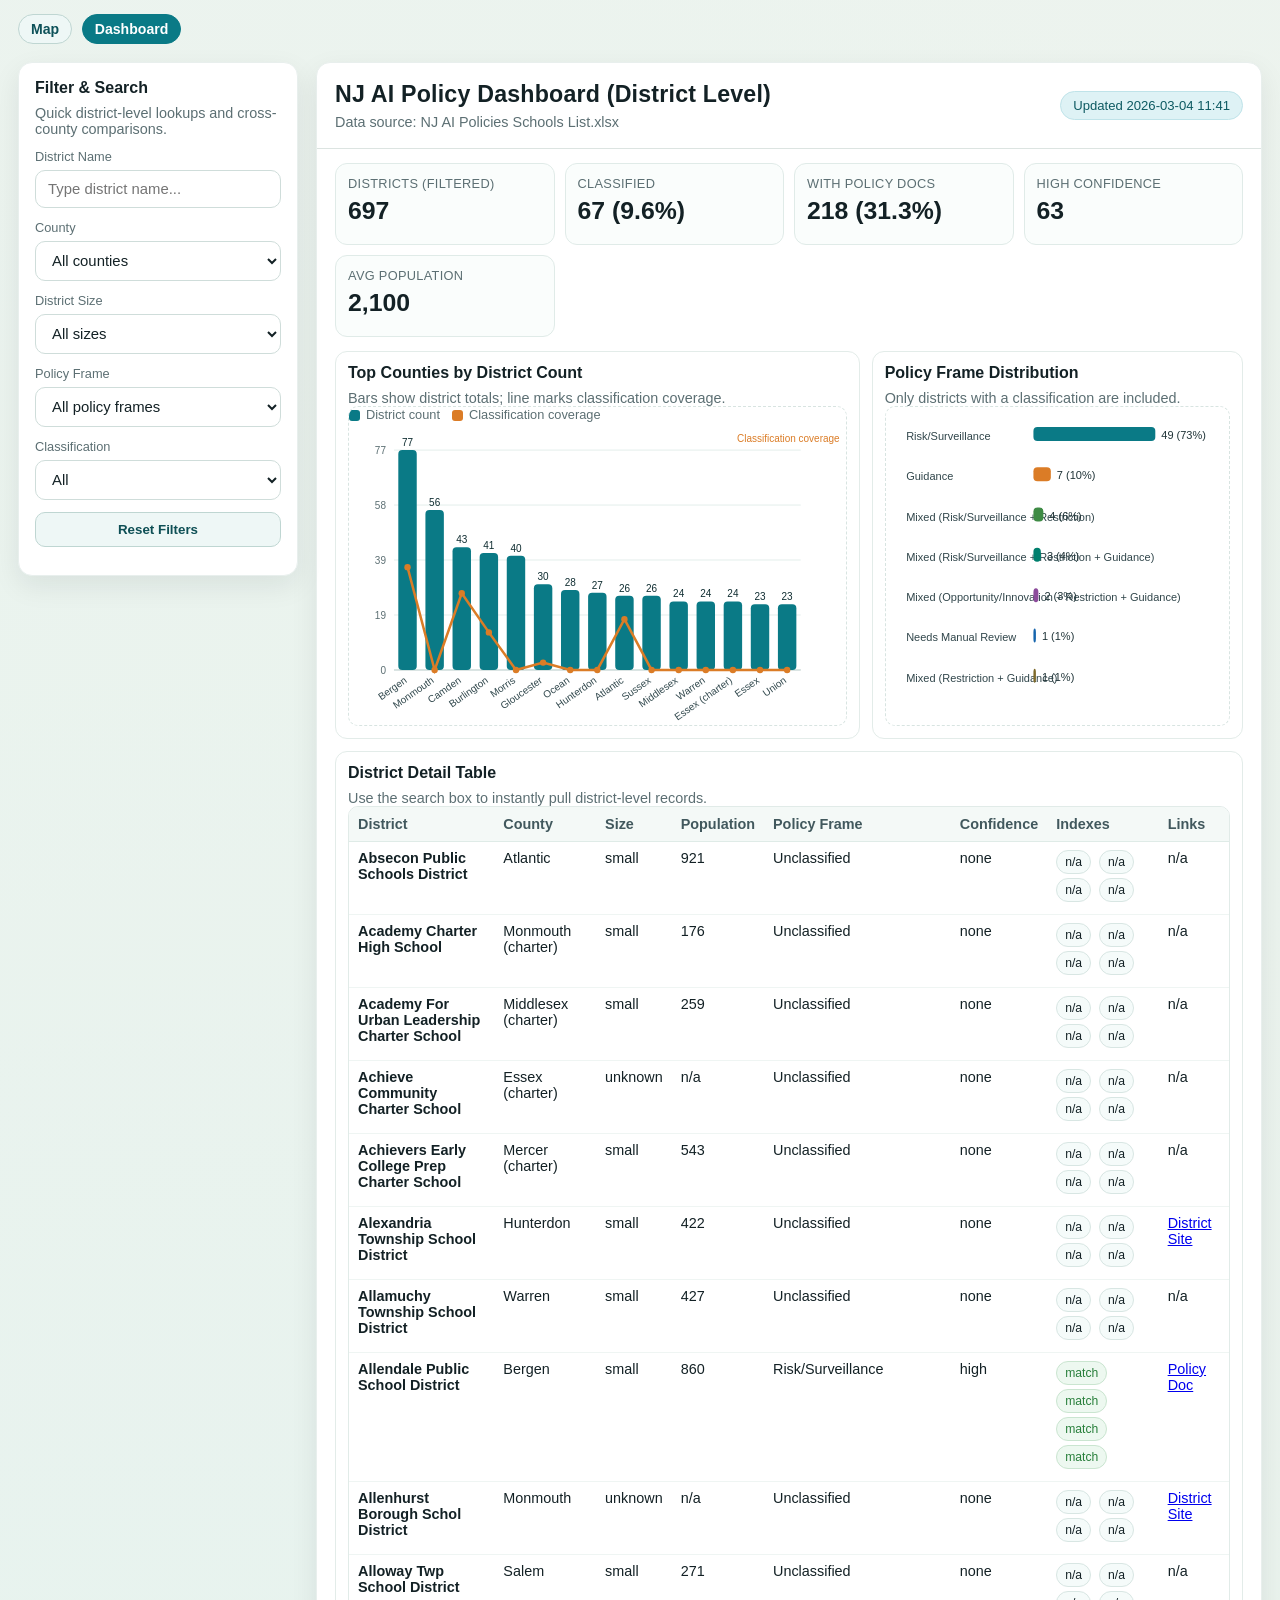
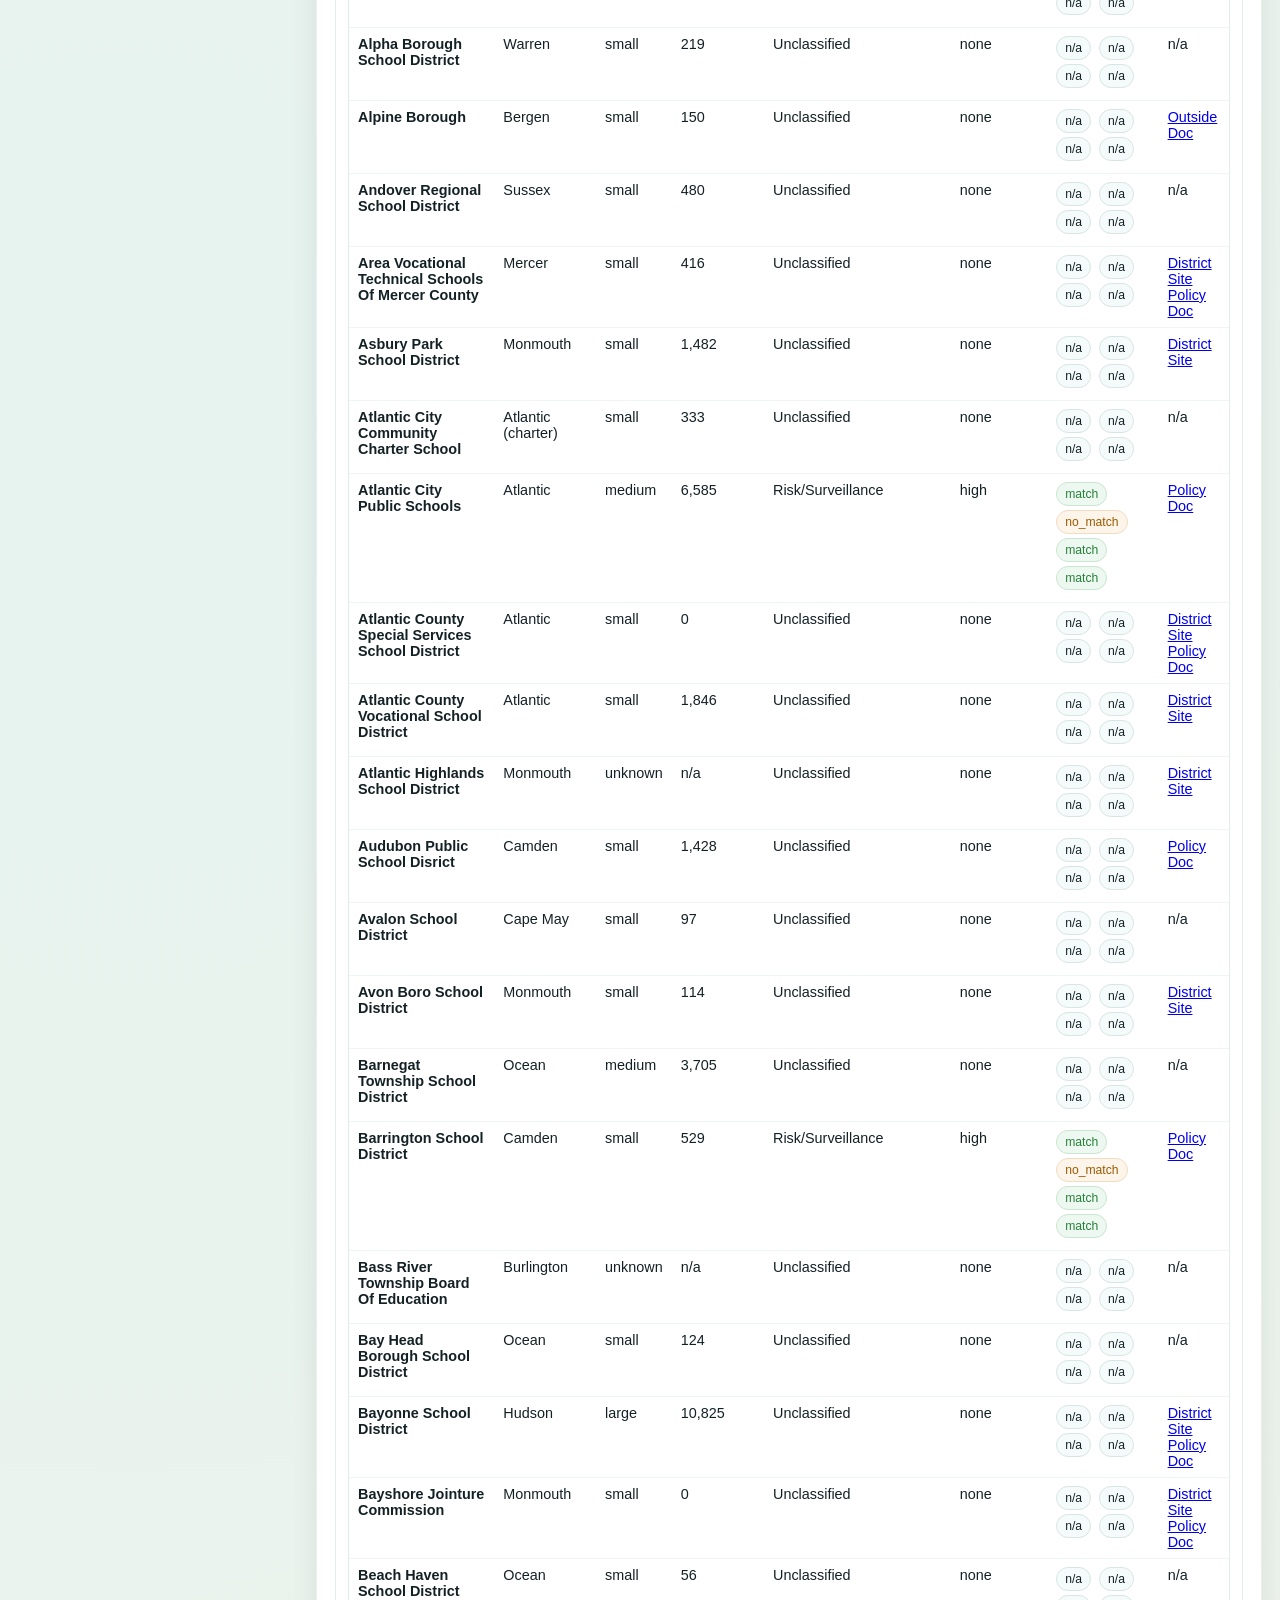
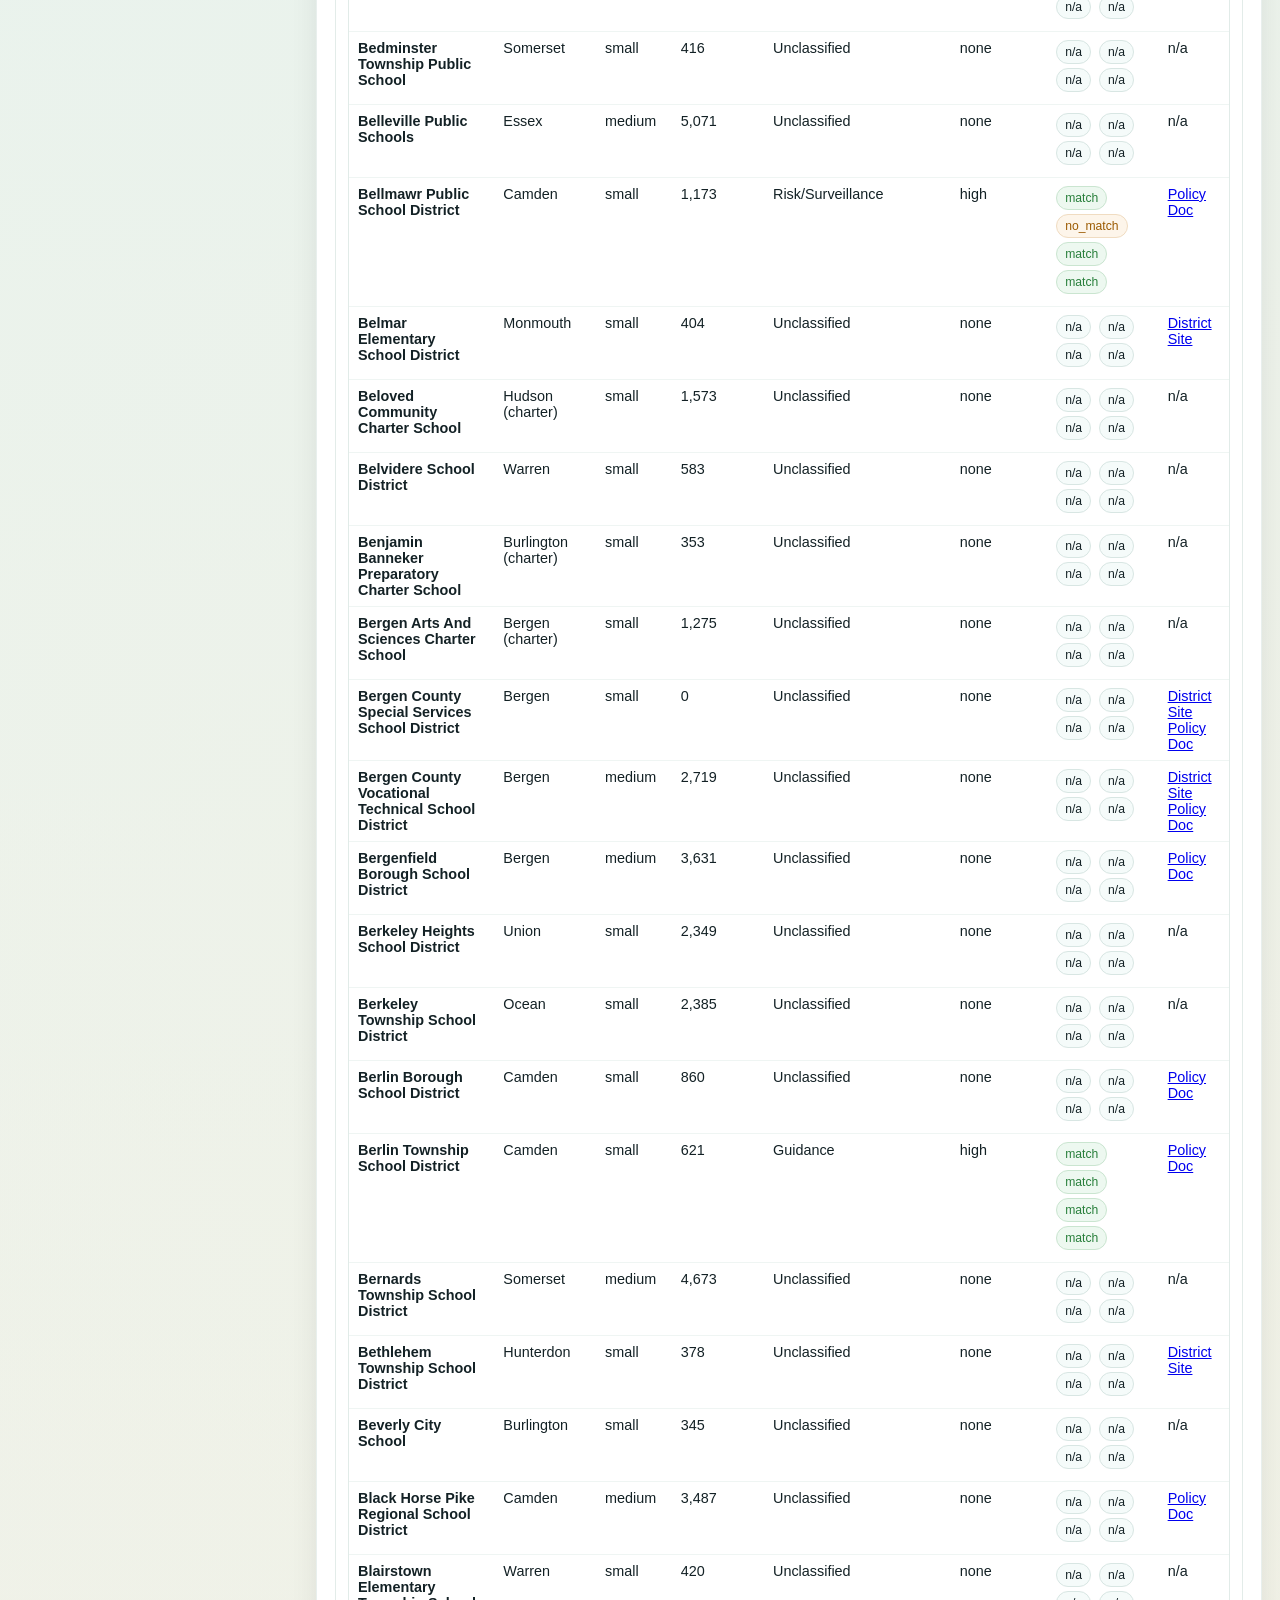
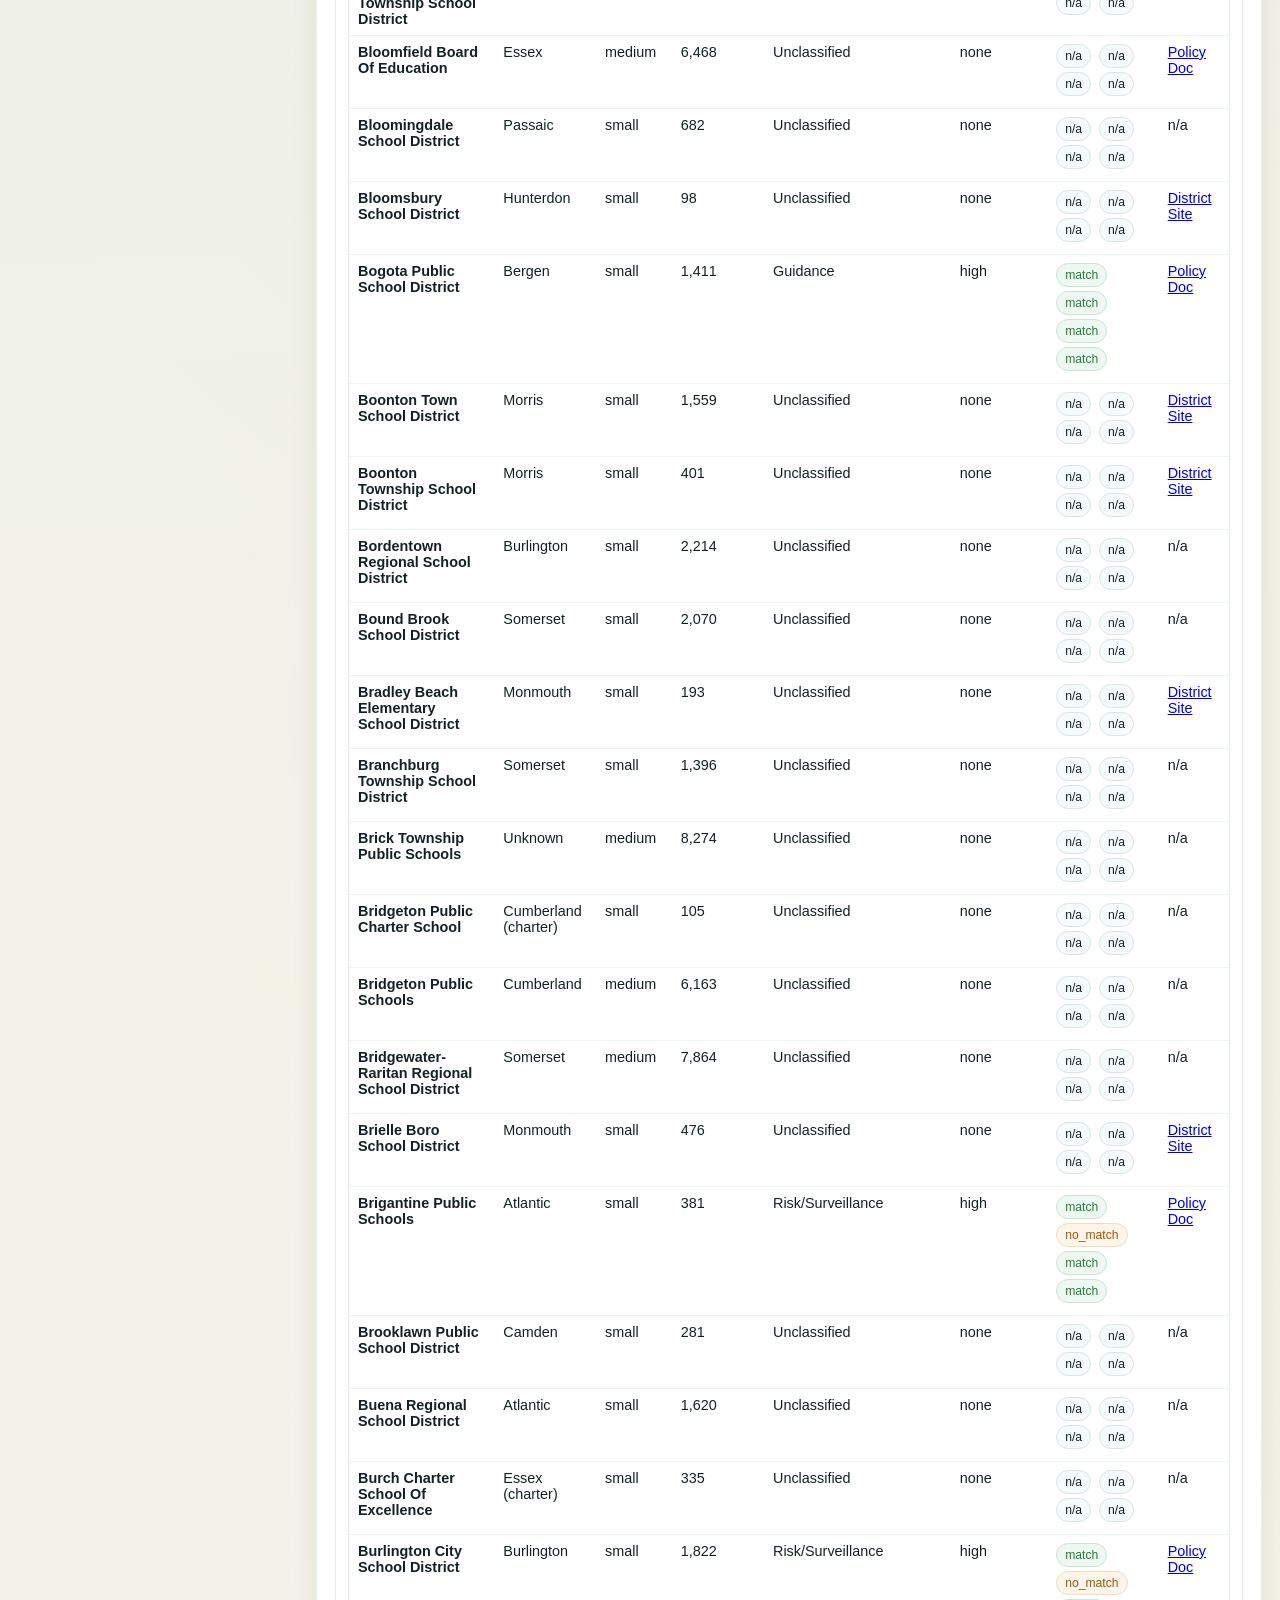
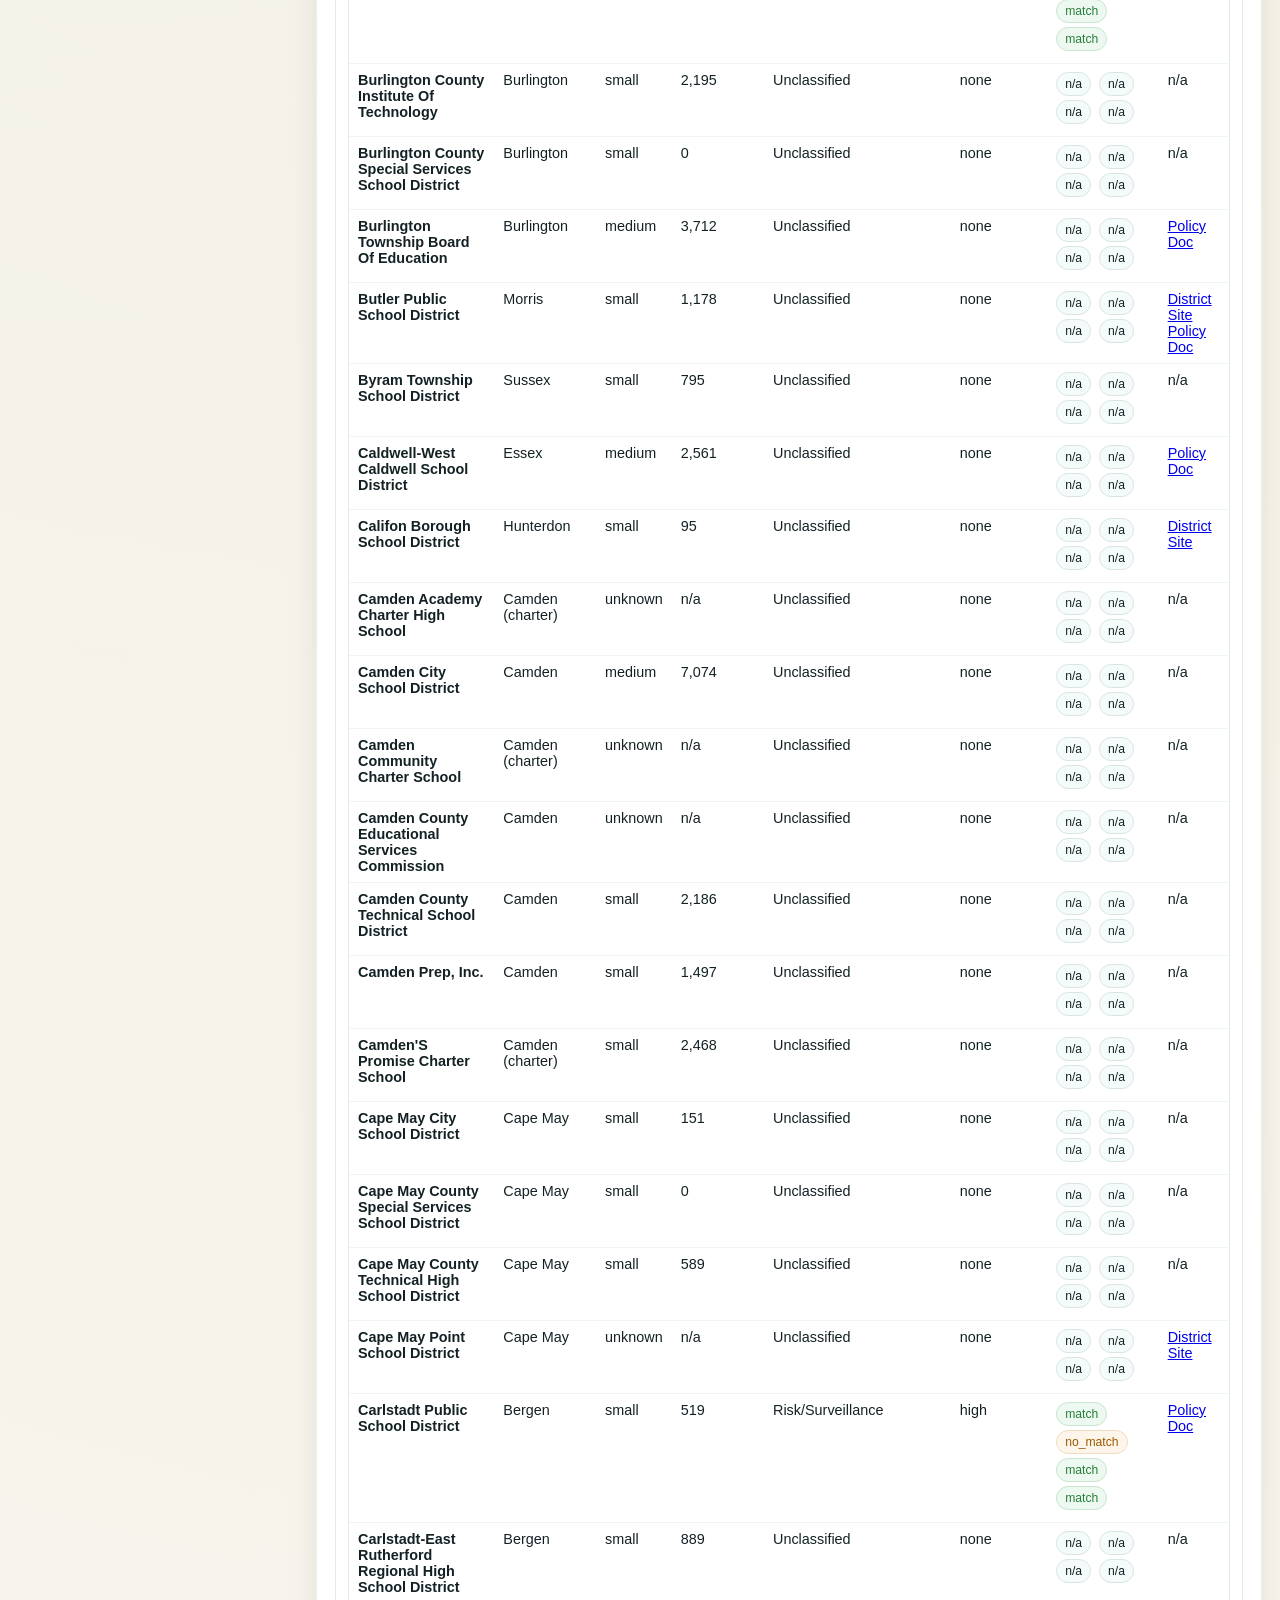
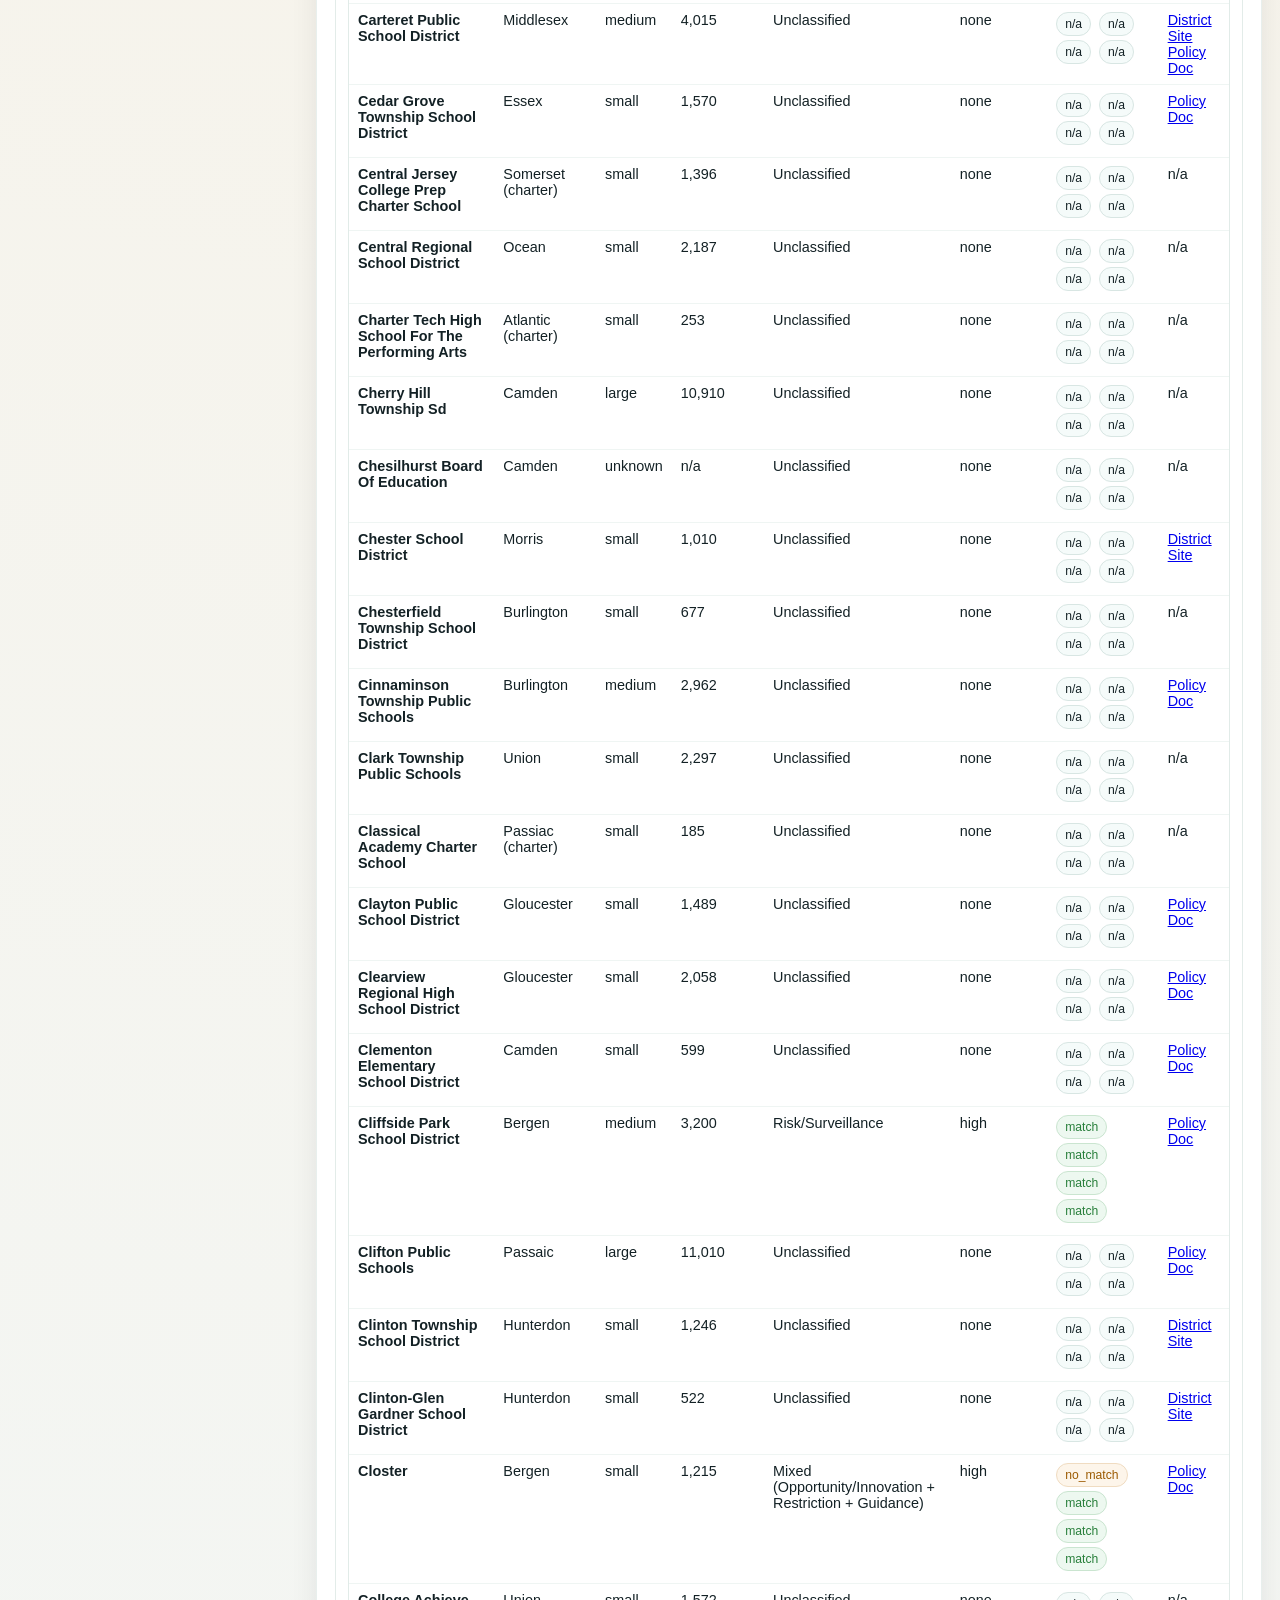
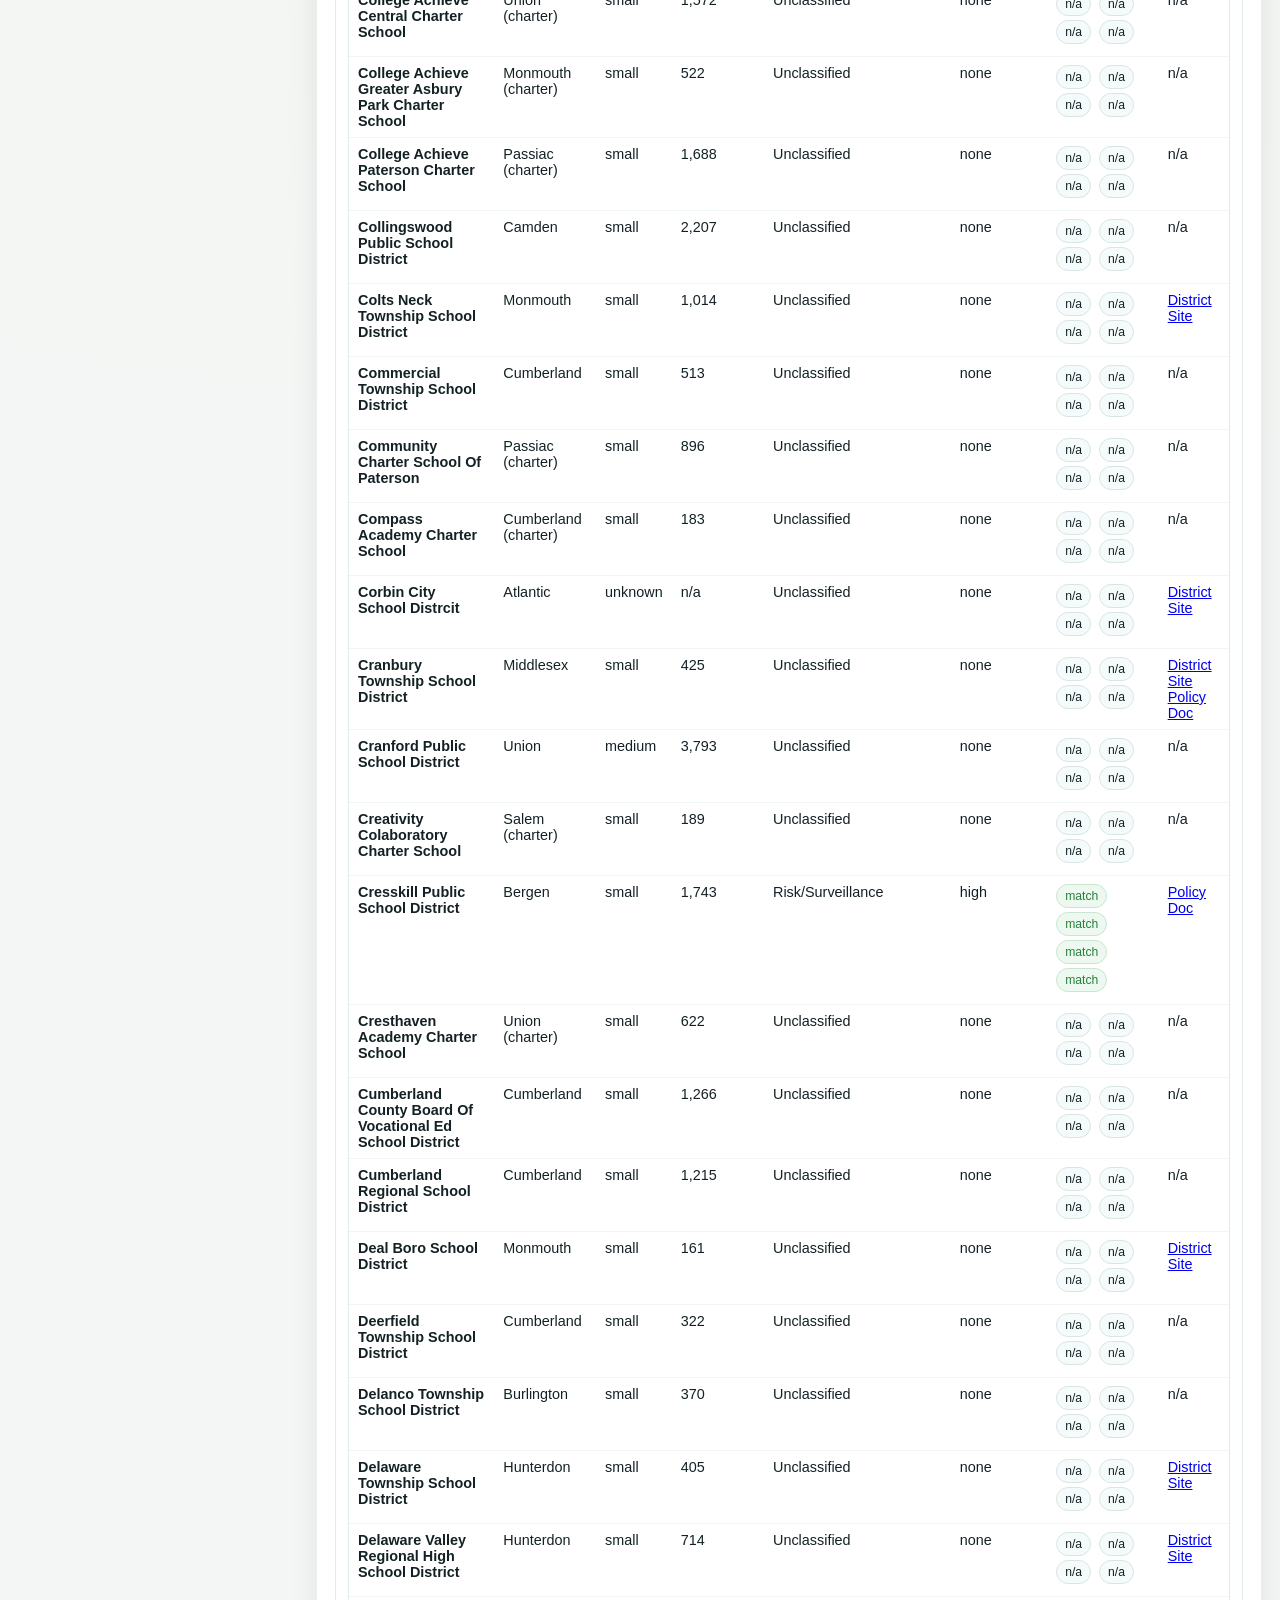
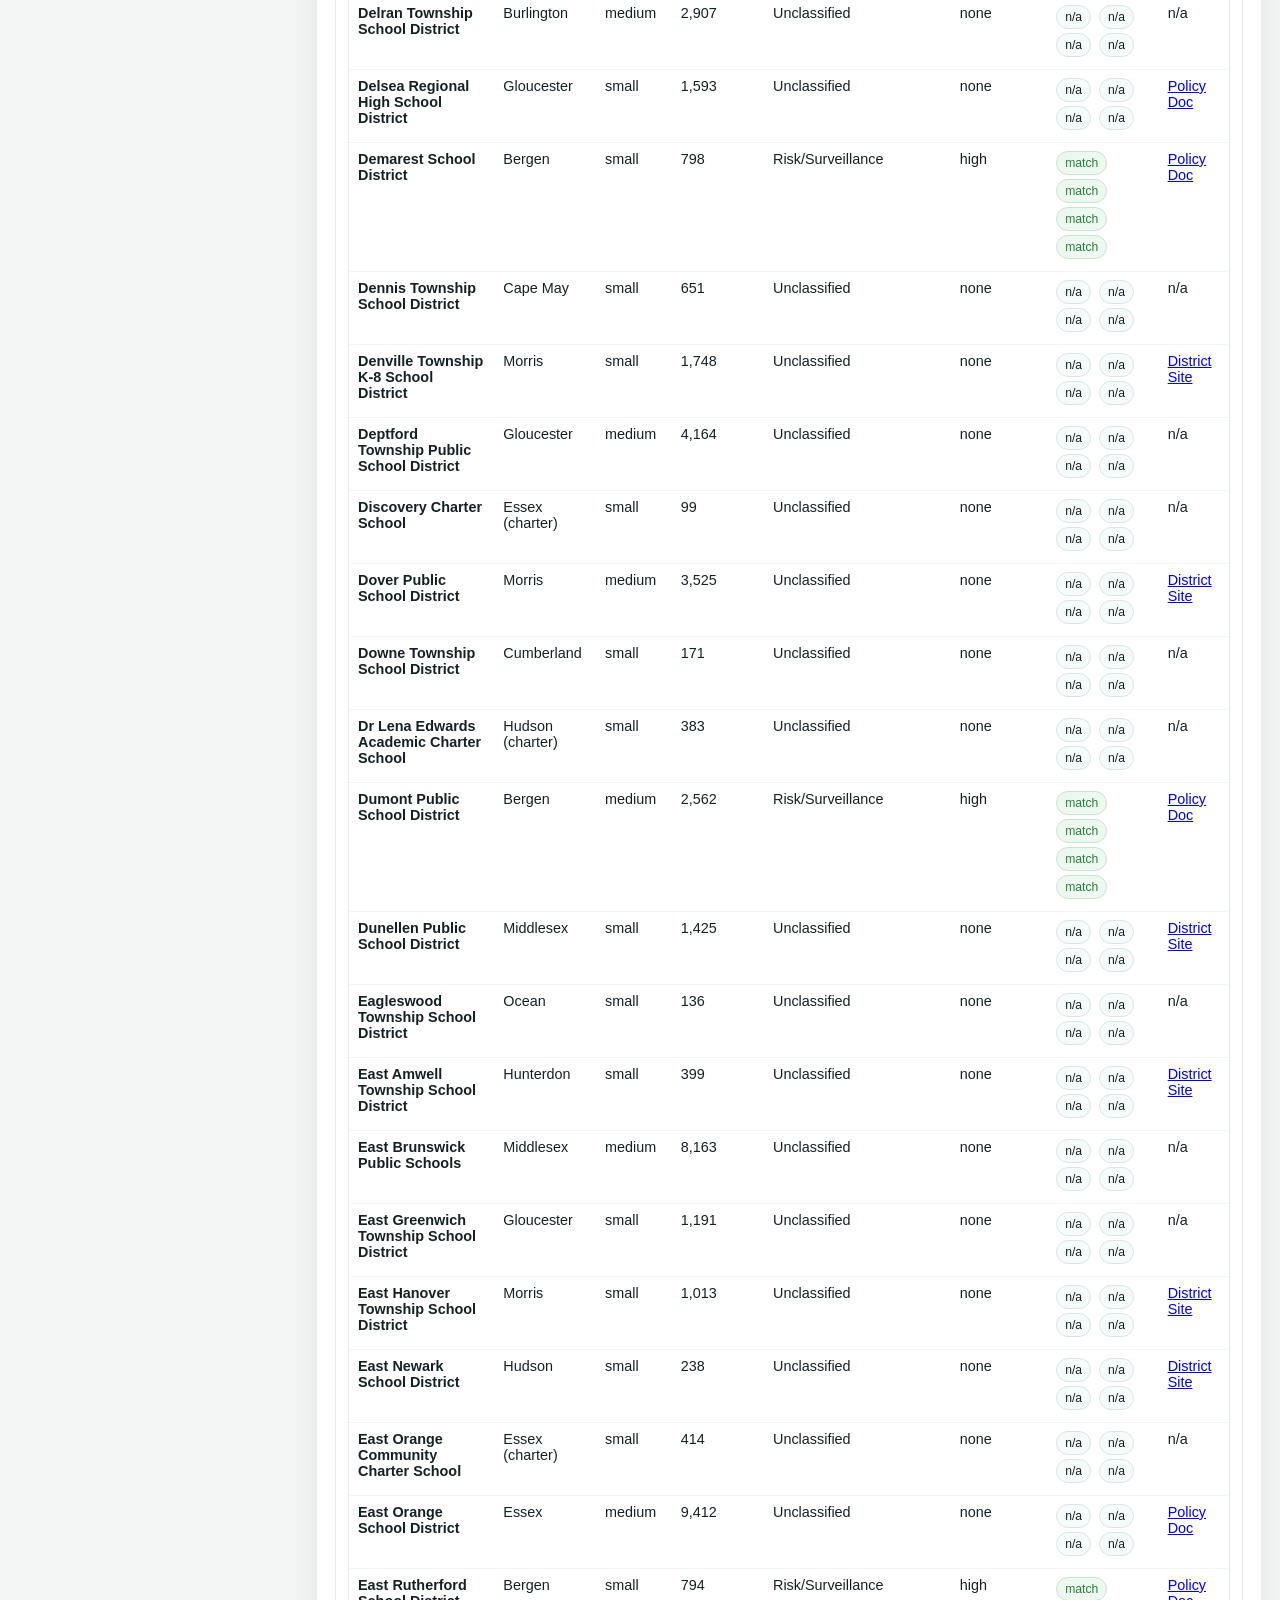
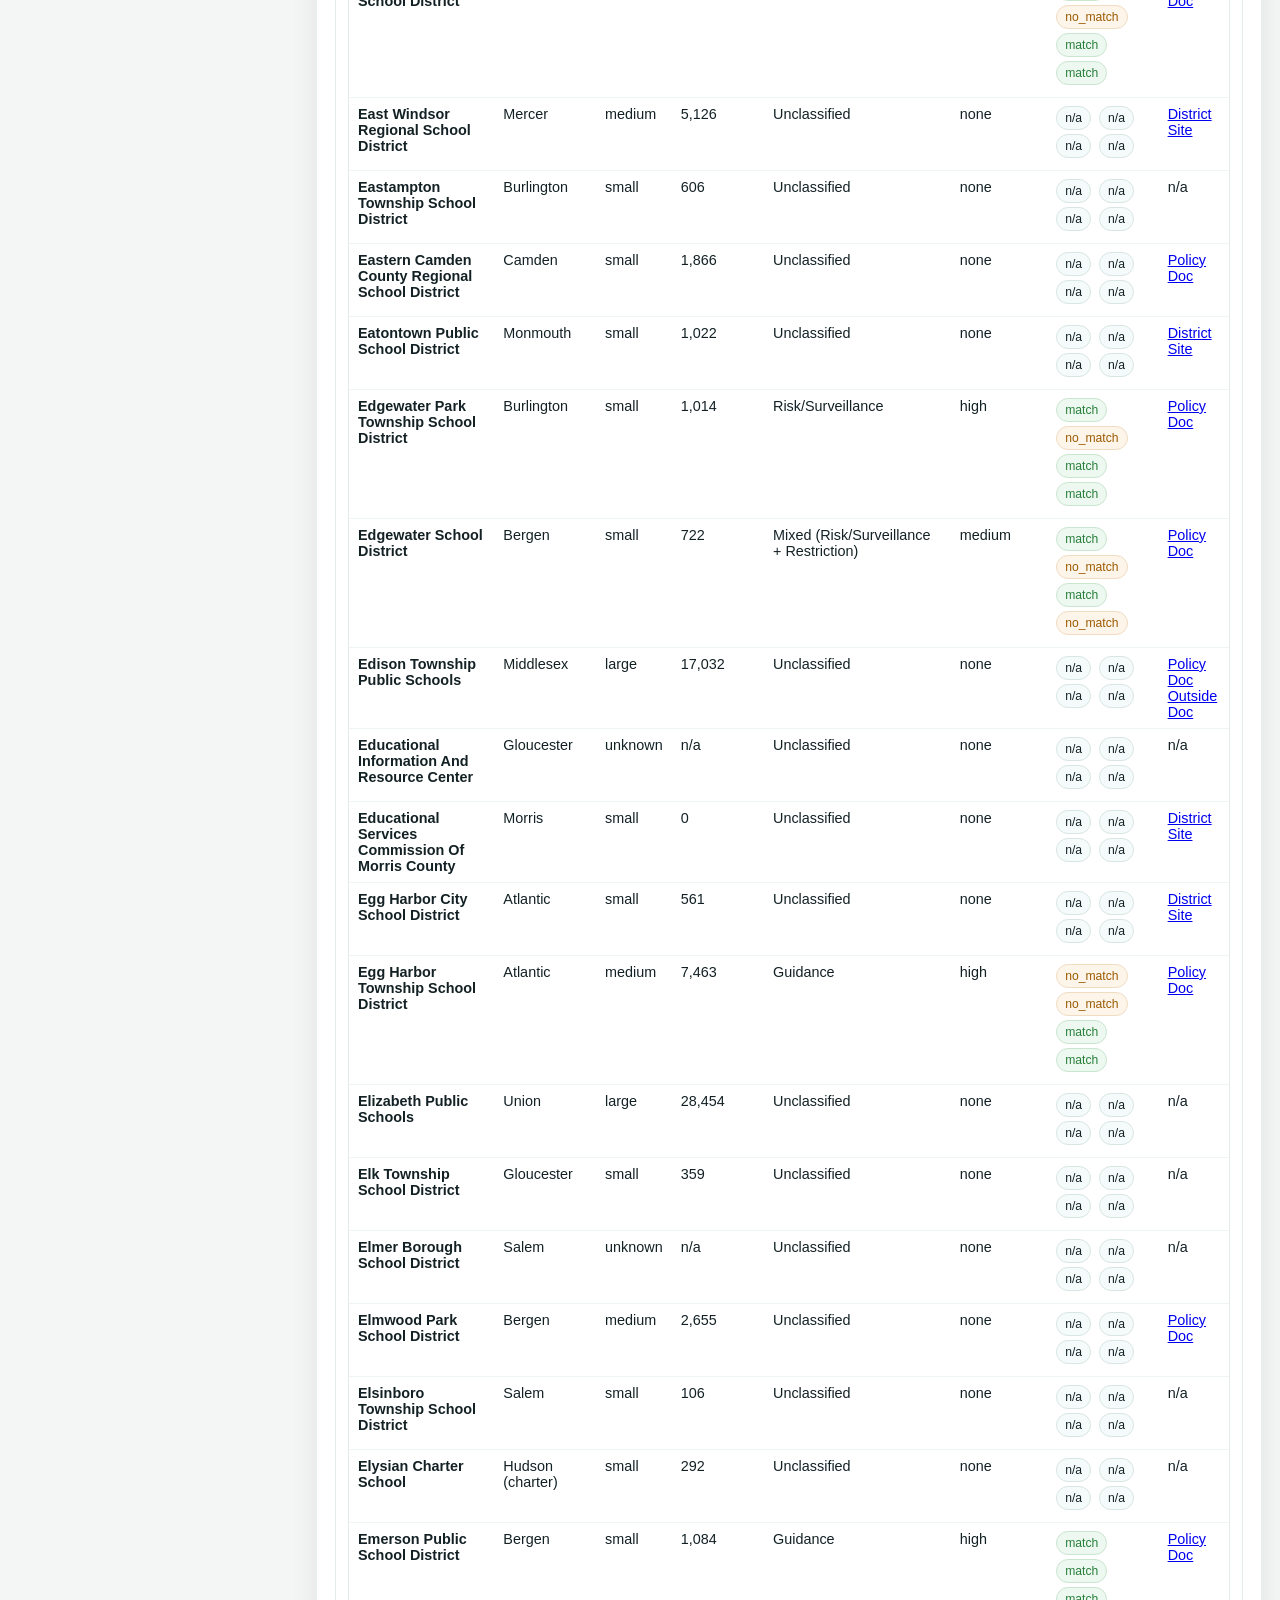
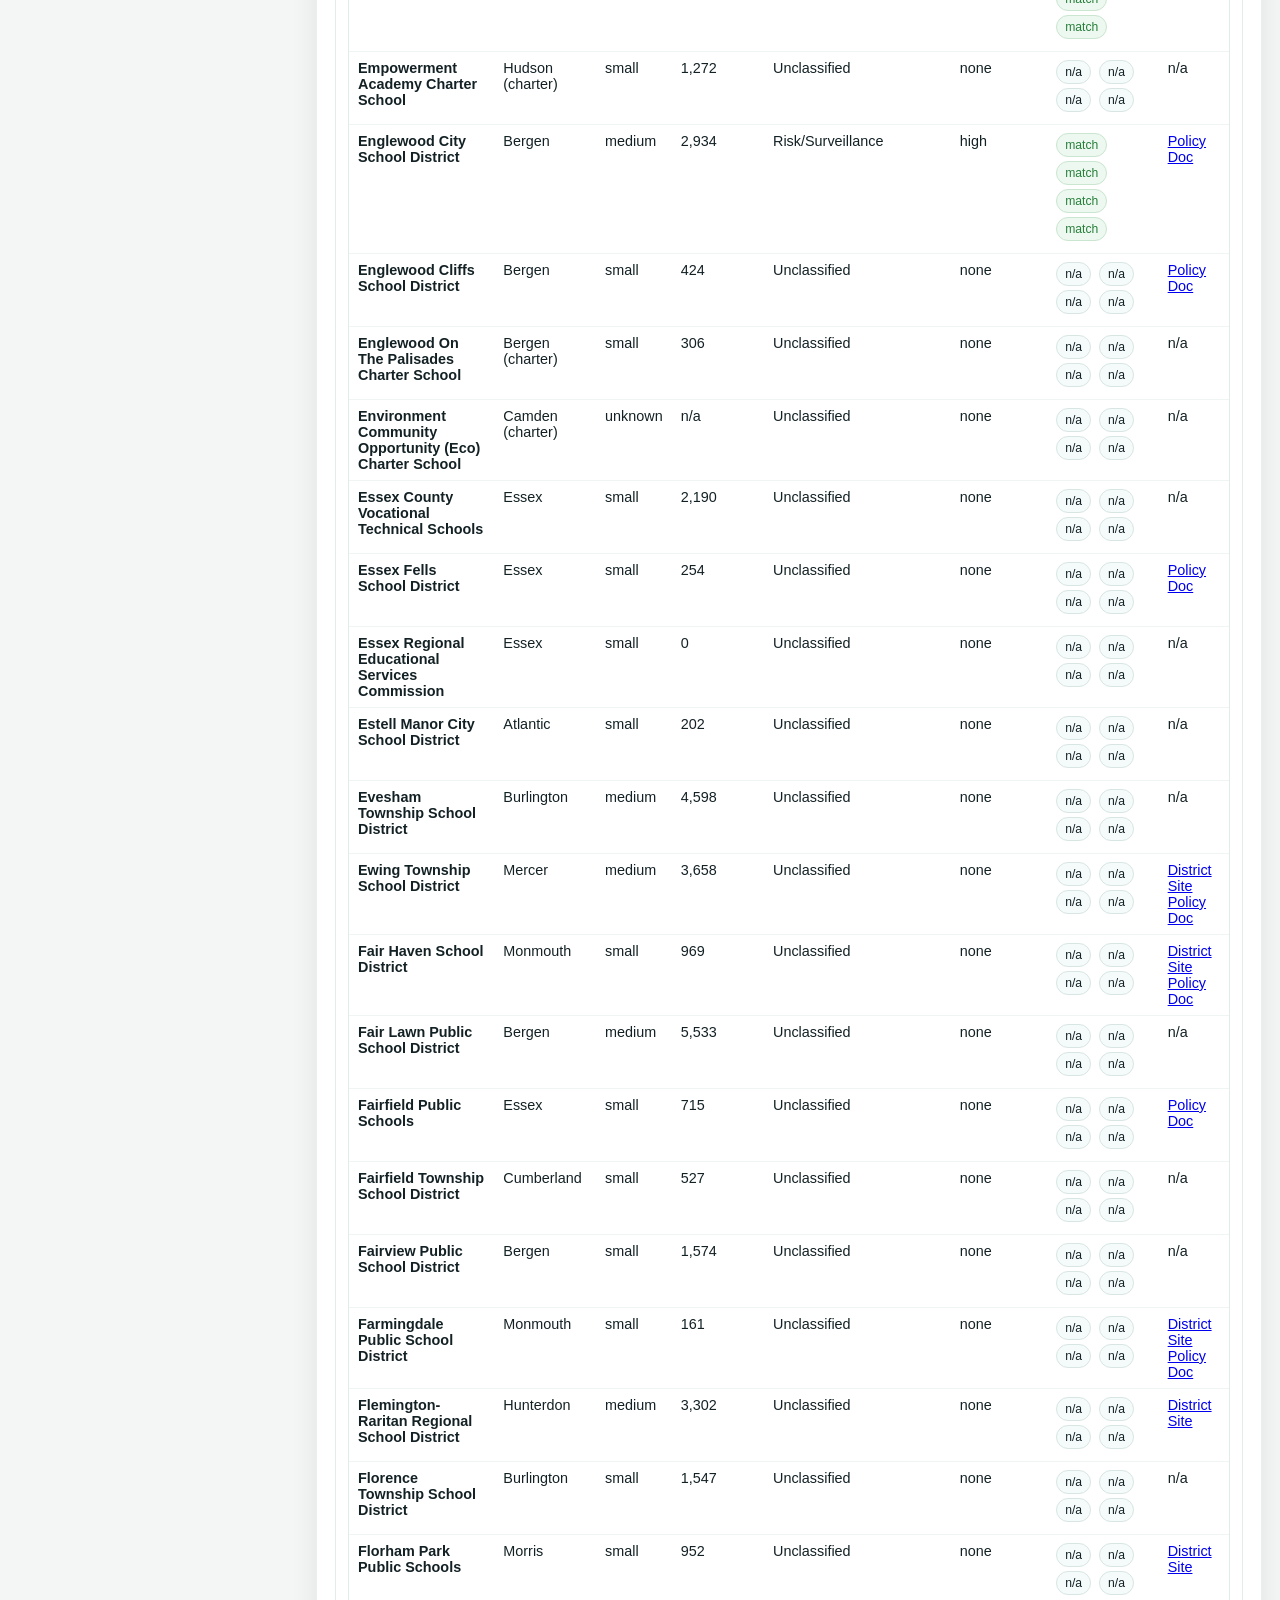
==== dashboard/index.html @ 9745b643 "Publish GitHub Pages site (map + dashboard) without oversized datasets" ====
<!doctype html>
<html lang="en">
<head>
  <meta charset="utf-8" />
  <meta name="viewport" content="width=device-width, initial-scale=1" />
  <title>NJ District AI Policy Dashboard</title>
  <style>
    :root {
      --bg: #f3f6f4;
      --surface: #ffffff;
      --ink: #132125;
      --muted: #5c6f73;
      --accent: #0a7a86;
      --accent-2: #db7c26;
      --grid: #dce4e1;
      --ok: #287f3b;
      --warn: #9b5a00;
      --radius: 14px;
      --shadow: 0 10px 28px rgba(16, 30, 34, 0.08);
    }

    * { box-sizing: border-box; }

    body {
      margin: 0;
      font-family: "Avenir Next", "Segoe UI", "Helvetica Neue", sans-serif;
      color: var(--ink);
      background:
        radial-gradient(circle at 10% 10%, #e6f3ef 0, transparent 30%),
        radial-gradient(circle at 85% 20%, #fcefdc 0, transparent 35%),
        var(--bg);
    }

    .site-nav {
      display: flex;
      gap: 0.6rem;
      align-items: center;
      padding: 14px 18px 0;
    }

    .site-nav a {
      display: inline-block;
      text-decoration: none;
      color: #0d5159;
      border: 1px solid #bfd6d2;
      border-radius: 999px;
      padding: 6px 12px;
      background: #eef7f6;
      font-weight: 600;
      font-size: 0.88rem;
    }

    .site-nav a:hover {
      background: #e4f2f1;
    }

    .site-nav a.is-active {
      background: var(--accent);
      border-color: var(--accent);
      color: #fff;
    }

    .layout {
      display: grid;
      grid-template-columns: 280px 1fr;
      min-height: 100vh;
      gap: 18px;
      padding: 18px;
    }

    .panel {
      background: var(--surface);
      border-radius: var(--radius);
      box-shadow: var(--shadow);
      border: 1px solid #e8efed;
    }

    .filters { padding: 16px; position: sticky; top: 18px; height: fit-content; }
    .content { padding: 0; overflow: hidden; }

    h1 { margin: 0; font-size: 1.45rem; letter-spacing: 0.2px; }
    h2 { margin: 0 0 8px 0; font-size: 1rem; }
    .sub { color: var(--muted); font-size: 0.9rem; margin-top: 6px; }

    .top {
      padding: 18px;
      border-bottom: 1px solid var(--grid);
      display: flex;
      justify-content: space-between;
      gap: 12px;
      align-items: center;
      flex-wrap: wrap;
    }

    .pill {
      border-radius: 999px;
      padding: 6px 12px;
      font-size: 0.82rem;
      color: #0d5a62;
      background: #def2f5;
      border: 1px solid #bfe3e9;
    }

    .kpis {
      display: grid;
      grid-template-columns: repeat(auto-fit, minmax(175px, 1fr));
      gap: 10px;
      padding: 14px 18px 0;
    }

    .kpi {
      background: #fafdfc;
      border: 1px solid #e0ebe8;
      border-radius: 12px;
      padding: 12px;
      min-height: 82px;
    }

    .kpi .label { color: var(--muted); font-size: 0.8rem; text-transform: uppercase; letter-spacing: 0.3px; }
    .kpi .value { font-size: 1.55rem; font-weight: 700; margin-top: 6px; }

    .grid {
      display: grid;
      grid-template-columns: repeat(12, 1fr);
      gap: 12px;
      padding: 14px 18px 18px;
    }

    .card {
      background: #fff;
      border: 1px solid #e3ece9;
      border-radius: 12px;
      padding: 12px;
    }

    .span-7 { grid-column: span 7; }
    .span-5 { grid-column: span 5; }
    .span-12 { grid-column: span 12; }

    .control { margin: 12px 0; }
    .control label { display: block; font-size: 0.8rem; color: var(--muted); margin-bottom: 6px; }

    input[type="text"], select {
      width: 100%;
      border: 1px solid #cfddda;
      border-radius: 10px;
      padding: 10px 12px;
      font-size: 0.93rem;
      background: #fff;
      color: var(--ink);
    }

    button {
      width: 100%;
      border: 1px solid #bfd6d2;
      border-radius: 10px;
      padding: 9px 12px;
      background: #eef7f6;
      color: #0e4f55;
      cursor: pointer;
      font-weight: 600;
    }

    button:hover { background: #e4f2f1; }

    .legend { display: flex; gap: 12px; flex-wrap: wrap; font-size: 0.8rem; color: var(--muted); margin-bottom: 8px; }
    .swatch { display: inline-block; width: 11px; height: 11px; border-radius: 3px; margin-right: 6px; vertical-align: middle; }

    .chart { width: 100%; height: 320px; border: 1px dashed #d8e4e1; border-radius: 10px; overflow: hidden; }

    .table-wrap { overflow: auto; border: 1px solid #e1ebe8; border-radius: 10px; }

    table { width: 100%; border-collapse: collapse; font-size: 0.9rem; }
    thead th { text-align: left; background: #f4f9f7; color: #41585d; padding: 9px; border-bottom: 1px solid #dfebe7; position: sticky; top: 0; }
    tbody td { padding: 8px 9px; border-bottom: 1px solid #eff5f3; vertical-align: top; }
    tbody tr:hover { background: #fbfefd; }

    .badge {
      display: inline-block;
      border-radius: 999px;
      padding: 4px 8px;
      border: 1px solid #d8e6e3;
      background: #f5fbfa;
      font-size: 0.76rem;
      margin-right: 4px;
      margin-bottom: 4px;
    }

    .match { color: var(--ok); border-color: #cae5d0; background: #edf8f0; }
    .no_match { color: var(--warn); border-color: #f0dcc1; background: #fdf5ea; }

    @media (max-width: 1050px) {
      .layout { grid-template-columns: 1fr; }
      .filters { position: static; }
      .span-7, .span-5 { grid-column: span 12; }
    }
  </style>
</head>
<body>
  <nav class="site-nav" aria-label="Primary">
    <a href="../">Map</a>
    <a href="./" class="is-active" aria-current="page">Dashboard</a>
  </nav>
  <div class="layout">
    <aside class="panel filters">
      <h2>Filter & Search</h2>
      <div class="sub">Quick district-level lookups and cross-county comparisons.</div>

      <div class="control">
        <label for="districtSearch">District Name</label>
        <input id="districtSearch" type="text" placeholder="Type district name..." />
      </div>

      <div class="control">
        <label for="countySelect">County</label>
        <select id="countySelect"></select>
      </div>

      <div class="control">
        <label for="sizeSelect">District Size</label>
        <select id="sizeSelect">
          <option value="all">All sizes</option>
          <option value="small">Small</option>
          <option value="medium">Medium</option>
          <option value="large">Large</option>
          <option value="unknown">Unknown</option>
        </select>
      </div>

      <div class="control">
        <label for="frameSelect">Policy Frame</label>
        <select id="frameSelect"></select>
      </div>

      <div class="control">
        <label for="classificationSelect">Classification</label>
        <select id="classificationSelect">
          <option value="all">All</option>
          <option value="classified">Classified only</option>
          <option value="unclassified">Unclassified only</option>
        </select>
      </div>

      <div class="control">
        <button id="resetBtn">Reset Filters</button>
      </div>
    </aside>

    <main class="panel content">
      <div class="top">
        <div>
          <h1>NJ AI Policy Dashboard (District Level)</h1>
          <div class="sub">Data source: NJ AI Policies Schools List.xlsx</div>
        </div>
        <div class="pill" id="lastUpdated"></div>
      </div>

      <section class="kpis" id="kpiContainer"></section>

      <section class="grid">
        <article class="card span-7">
          <h2>Top Counties by District Count</h2>
          <div class="sub">Bars show district totals; line marks classification coverage.</div>
          <div class="chart" id="countyChart"></div>
        </article>

        <article class="card span-5">
          <h2>Policy Frame Distribution</h2>
          <div class="sub">Only districts with a classification are included.</div>
          <div class="chart" id="frameChart"></div>
        </article>

        <article class="card span-12">
          <h2>District Detail Table</h2>
          <div class="sub">Use the search box to instantly pull district-level records.</div>
          <div class="table-wrap">
            <table>
              <thead>
                <tr>
                  <th>District</th>
                  <th>County</th>
                  <th>Size</th>
                  <th>Population</th>
                  <th>Policy Frame</th>
                  <th>Confidence</th>
                  <th>Indexes</th>
                  <th>Links</th>
                </tr>
              </thead>
              <tbody id="districtTbody"></tbody>
            </table>
          </div>
        </article>
      </section>
    </main>
  </div>

  <script>
    const DASHBOARD_DATA = {"generatedAt": "2026-03-04 11:41", "summary": {"totalDistricts": 697, "classifiedDistricts": 67, "classificationCoverage": 9.6, "districtsWithPolicyDocs": 218, "policyDocCoverage": 31.3, "highConfidenceClassifications": 63, "averagePopulation": 2099.6}, "topCounties": [{"county": "Bergen", "totalDistricts": 77, "classifiedDistricts": 36, "policyDocDistricts": 47, "classificationCoverage": 46.8}, {"county": "Monmouth", "totalDistricts": 56, "classifiedDistricts": 0, "policyDocDistricts": 21, "classificationCoverage": 0.0}, {"county": "Camden", "totalDistricts": 43, "classifiedDistricts": 15, "policyDocDistricts": 33, "classificationCoverage": 34.9}, {"county": "Burlington", "totalDistricts": 41, "classifiedDistricts": 7, "policyDocDistricts": 21, "classificationCoverage": 17.1}, {"county": "Morris", "totalDistricts": 40, "classifiedDistricts": 0, "policyDocDistricts": 11, "classificationCoverage": 0.0}, {"county": "Gloucester", "totalDistricts": 30, "classifiedDistricts": 1, "policyDocDistricts": 13, "classificationCoverage": 3.3}, {"county": "Ocean", "totalDistricts": 28, "classifiedDistricts": 0, "policyDocDistricts": 1, "classificationCoverage": 0.0}, {"county": "Hunterdon", "totalDistricts": 27, "classifiedDistricts": 0, "policyDocDistricts": 4, "classificationCoverage": 0.0}, {"county": "Atlantic", "totalDistricts": 26, "classifiedDistricts": 6, "policyDocDistricts": 11, "classificationCoverage": 23.1}, {"county": "Sussex", "totalDistricts": 26, "classifiedDistricts": 0, "policyDocDistricts": 1, "classificationCoverage": 0.0}, {"county": "Middlesex", "totalDistricts": 24, "classifiedDistricts": 0, "policyDocDistricts": 12, "classificationCoverage": 0.0}, {"county": "Warren", "totalDistricts": 24, "classifiedDistricts": 0, "policyDocDistricts": 1, "classificationCoverage": 0.0}, {"county": "Essex (charter)", "totalDistricts": 24, "classifiedDistricts": 0, "policyDocDistricts": 0, "classificationCoverage": 0.0}, {"county": "Essex", "totalDistricts": 23, "classifiedDistricts": 0, "policyDocDistricts": 15, "classificationCoverage": 0.0}, {"county": "Union", "totalDistricts": 23, "classifiedDistricts": 0, "policyDocDistricts": 3, "classificationCoverage": 0.0}], "frameDistribution": [{"frame": "Risk/Surveillance", "count": 49}, {"frame": "Guidance", "count": 7}, {"frame": "Mixed (Risk/Surveillance + Restriction)", "count": 4}, {"frame": "Mixed (Risk/Surveillance + Restriction + Guidance)", "count": 3}, {"frame": "Mixed (Opportunity/Innovation + Restriction + Guidance)", "count": 2}, {"frame": "Needs Manual Review", "count": 1}, {"frame": "Mixed (Restriction + Guidance)", "count": 1}], "records": [{"id": "10", "district": "Absecon Public Schools District", "county": "Atlantic", "minorityEnrollment": 0.31, "belowPoverty": 0.053, "snap": 0.215, "districtWebsite": null, "policyDoc": "n/a", "outsideDoc": null, "riskIndex": null, "innovationIndex": null, "restrictionIndex": null, "guidanceIndex": null, "policyFrame": "Unclassified", "confidence": "none", "indexEvidence": null, "population": 921.0, "sizeClass": "small", "hasPolicyDoc": false, "hasDistrictWebsite": false, "hasClassification": false}, {"id": "110", "district": "Atlantic City Public Schools", "county": "Atlantic", "minorityEnrollment": 0.84, "belowPoverty": 0.47200000000000003, "snap": 0.356, "districtWebsite": "District Website", "policyDoc": "https://www.straussesmay.com/seportal/Public/DistrictPolicy.aspx?policyid=5701&id=7401ed068aea4a13b65b4618540e9852", "outsideDoc": null, "riskIndex": "match", "innovationIndex": "no_match", "restrictionIndex": "match", "guidanceIndex": "match", "policyFrame": "Risk/Surveillance", "confidence": "high", "indexEvidence": "risk=4, opp=0, rest=3, guid=1, words=523, method=lexical+source_boost", "population": 6585.0, "sizeClass": "medium", "hasPolicyDoc": true, "hasDistrictWebsite": false, "hasClassification": true}, {"id": "125", "district": "Atlantic County Special Services School District", "county": "Atlantic", "minorityEnrollment": null, "belowPoverty": null, "snap": null, "districtWebsite": "http://www.acsssd.net", "policyDoc": "https://www.straussesmay.com/seportal/Public/DistrictPolicy.aspx?policyid=5701&id=6878e4358c994bd992b65f3c5cfa445a", "outsideDoc": null, "riskIndex": null, "innovationIndex": null, "restrictionIndex": null, "guidanceIndex": null, "policyFrame": "Unclassified", "confidence": "none", "indexEvidence": null, "population": 0.0, "sizeClass": "small", "hasPolicyDoc": true, "hasDistrictWebsite": true, "hasClassification": false}, {"id": "120", "district": "Atlantic County Vocational School District", "county": "Atlantic", "minorityEnrollment": null, "belowPoverty": null, "snap": null, "districtWebsite": "http://www.acitech.org", "policyDoc": null, "outsideDoc": null, "riskIndex": null, "innovationIndex": null, "restrictionIndex": null, "guidanceIndex": null, "policyFrame": "Unclassified", "confidence": "none", "indexEvidence": null, "population": 1846.0, "sizeClass": "small", "hasPolicyDoc": false, "hasDistrictWebsite": true, "hasClassification": false}, {"id": "570", "district": "Brigantine Public Schools", "county": "Atlantic", "minorityEnrollment": 0.18, "belowPoverty": 0.113, "snap": 0.261, "districtWebsite": null, "policyDoc": "https://www.straussesmay.com/seportal/Public/DistrictPolicy.aspx?policyid=5701&id=f826311f955c4bf881cb6673554f5c40", "outsideDoc": null, "riskIndex": "match", "innovationIndex": "no_match", "restrictionIndex": "match", "guidanceIndex": "match", "policyFrame": "Risk/Surveillance", "confidence": "high", "indexEvidence": "risk=4, opp=0, rest=3, guid=1, words=526, method=lexical+source_boost", "population": 381.0, "sizeClass": "small", "hasPolicyDoc": true, "hasDistrictWebsite": false, "hasClassification": true}, {"id": "590", "district": "Buena Regional School District", "county": "Atlantic", "minorityEnrollment": 0.35, "belowPoverty": 0.055, "snap": 0.094, "districtWebsite": "buenaschools.org", "policyDoc": "n/a", "outsideDoc": null, "riskIndex": null, "innovationIndex": null, "restrictionIndex": null, "guidanceIndex": null, "policyFrame": "Unclassified", "confidence": "none", "indexEvidence": null, "population": 1620.0, "sizeClass": "small", "hasPolicyDoc": false, "hasDistrictWebsite": false, "hasClassification": false}, {"id": "960", "district": "Corbin City School Distrcit", "county": "Atlantic", "minorityEnrollment": 0.04, "belowPoverty": null, "snap": null, "districtWebsite": "https://sites.google.com/view/corbincitynj/municipal-services/school-board", "policyDoc": "n/a", "outsideDoc": "non-operating school district", "riskIndex": null, "innovationIndex": null, "restrictionIndex": null, "guidanceIndex": null, "policyFrame": "Unclassified", "confidence": "none", "indexEvidence": null, "population": null, "sizeClass": "unknown", "hasPolicyDoc": false, "hasDistrictWebsite": true, "hasClassification": false}, {"id": "1300", "district": "Egg Harbor City School District", "county": "Atlantic", "minorityEnrollment": 0.56, "belowPoverty": 0.236, "snap": 0.548, "districtWebsite": "https://www.ehcs.k12.nj.us/", "policyDoc": "n/a", "outsideDoc": null, "riskIndex": null, "innovationIndex": null, "restrictionIndex": null, "guidanceIndex": null, "policyFrame": "Unclassified", "confidence": "none", "indexEvidence": null, "population": 561.0, "sizeClass": "small", "hasPolicyDoc": false, "hasDistrictWebsite": true, "hasClassification": false}, {"id": "1310", "district": "Egg Harbor Township School District", "county": "Atlantic", "minorityEnrollment": 0.11, "belowPoverty": 0.071, "snap": 0.144, "districtWebsite": null, "policyDoc": "https://www.eht.k12.nj.us/board_of_education/board_policies___regulations", "outsideDoc": null, "riskIndex": "no_match", "innovationIndex": "no_match", "restrictionIndex": "match", "guidanceIndex": "match", "policyFrame": "Guidance", "confidence": "high", "indexEvidence": "risk=0, opp=0, rest=1, guid=2, words=569, method=lexical+source_boost", "population": 7463.0, "sizeClass": "medium", "hasPolicyDoc": true, "hasDistrictWebsite": false, "hasClassification": true}, {"id": "1410", "district": "Estell Manor City School District", "county": "Atlantic", "minorityEnrollment": 0.1, "belowPoverty": 0.0, "snap": 0.027, "districtWebsite": null, "policyDoc": "n/a", "outsideDoc": null, "riskIndex": null, "innovationIndex": null, "restrictionIndex": null, "guidanceIndex": null, "policyFrame": "Unclassified", "confidence": "none", "indexEvidence": null, "population": 202.0, "sizeClass": "small", "hasPolicyDoc": false, "hasDistrictWebsite": false, "hasClassification": false}, {"id": "1540", "district": "Folsom Borough School District", "county": "Atlantic", "minorityEnrollment": 0.14, "belowPoverty": 0.086, "snap": 0.125, "districtWebsite": null, "policyDoc": "https://docs.google.com/file/d/1HKudBXA2uNLoUp8FyYrj3AkLeUxIYOeS/view", "outsideDoc": null, "riskIndex": null, "innovationIndex": null, "restrictionIndex": null, "guidanceIndex": null, "policyFrame": "Unclassified", "confidence": "none", "indexEvidence": null, "population": 388.0, "sizeClass": "small", "hasPolicyDoc": true, "hasDistrictWebsite": false, "hasClassification": false}, {"id": "1690", "district": "Galloway Township Public Schools", "county": "Atlantic", "minorityEnrollment": 0.38, "belowPoverty": 0.086, "snap": 0.245, "districtWebsite": null, "policyDoc": "n/a", "outsideDoc": null, "riskIndex": null, "innovationIndex": null, "restrictionIndex": null, "guidanceIndex": null, "policyFrame": "Unclassified", "confidence": "none", "indexEvidence": null, "population": 3151.0, "sizeClass": "medium", "hasPolicyDoc": false, "hasDistrictWebsite": false, "hasClassification": false}, {"id": "1790", "district": "Greater Egg Harbor Regional High School District", "county": "Atlantic", "minorityEnrollment": 0.37, "belowPoverty": 0.118, "snap": 0.228, "districtWebsite": null, "policyDoc": "https://www.straussesmay.com/seportal/Public/DistrictPolicy.aspx?policyid=2365&id=ad5f471039f745138fa4487d3cb9487e", "outsideDoc": null, "riskIndex": null, "innovationIndex": null, "restrictionIndex": null, "guidanceIndex": null, "policyFrame": "Unclassified", "confidence": "none", "indexEvidence": null, "population": 3074.0, "sizeClass": "medium", "hasPolicyDoc": true, "hasDistrictWebsite": false, "hasClassification": false}, {"id": "1940", "district": "Hamilton Township School District", "county": "Atlantic", "minorityEnrollment": 0.37, "belowPoverty": 0.068, "snap": 0.18, "districtWebsite": null, "policyDoc": "n/a", "outsideDoc": null, "riskIndex": null, "innovationIndex": null, "restrictionIndex": null, "guidanceIndex": null, "policyFrame": "Unclassified", "confidence": "none", "indexEvidence": null, "population": 2892.0, "sizeClass": "medium", "hasPolicyDoc": false, "hasDistrictWebsite": false, "hasClassification": false}, {"id": "1960", "district": "Hammonton School District", "county": "Atlantic", "minorityEnrollment": 0.28, "belowPoverty": 0.123, "snap": 0.215, "districtWebsite": null, "policyDoc": "https://www.straussesmay.com/seportal/Public/DistrictPolicy.aspx?policyid=2365&id=d36a073293bf4912a33cea552fe05421", "outsideDoc": null, "riskIndex": "no_match", "innovationIndex": "match", "restrictionIndex": "match", "guidanceIndex": "match", "policyFrame": "Mixed (Opportunity/Innovation + Restriction + Guidance)", "confidence": "high", "indexEvidence": "risk=0, opp=1, rest=1, guid=1, words=361, method=lexical+source_boost", "population": 3357.0, "sizeClass": "medium", "hasPolicyDoc": true, "hasDistrictWebsite": false, "hasClassification": true}, {"id": "2680", "district": "Linwood City School District", "county": "Atlantic", "minorityEnrollment": 0.17, "belowPoverty": 0.035, "snap": 0.0, "districtWebsite": null, "policyDoc": "https://www.straussesmay.com/seportal/Public/DistrictPolicy.aspx?policyid=2365&id=233d0ce021e04ad5b18073d6bfc33516", "outsideDoc": null, "riskIndex": null, "innovationIndex": null, "restrictionIndex": null, "guidanceIndex": null, "policyFrame": "Unclassified", "confidence": "none", "indexEvidence": null, "population": 838.0, "sizeClass": "small", "hasPolicyDoc": true, "hasDistrictWebsite": false, "hasClassification": false}, {"id": "2780", "district": "Longport Board Of Education", "county": "Atlantic", "minorityEnrollment": 0.02, "belowPoverty": null, "snap": null, "districtWebsite": "http://none", "policyDoc": null, "outsideDoc": null, "riskIndex": null, "innovationIndex": null, "restrictionIndex": null, "guidanceIndex": null, "policyFrame": "Unclassified", "confidence": "none", "indexEvidence": null, "population": null, "sizeClass": "unknown", "hasPolicyDoc": false, "hasDistrictWebsite": true, "hasClassification": false}, {"id": "2910", "district": "Mainland Regional High School District", "county": "Atlantic", "minorityEnrollment": 0.24, "belowPoverty": 0.048, "snap": 0.117, "districtWebsite": null, "policyDoc": "https://www.mainlandregional.net/apps/pages/index.jsp?uREC_ID=1345701&type=d&pREC_ID=1558877", "outsideDoc": null, "riskIndex": null, "innovationIndex": null, "restrictionIndex": null, "guidanceIndex": null, "policyFrame": "Unclassified", "confidence": "none", "indexEvidence": null, "population": 1177.0, "sizeClass": "small", "hasPolicyDoc": true, "hasDistrictWebsite": false, "hasClassification": false}, {"id": "3020", "district": "Margate City School District", "county": "Atlantic", "minorityEnrollment": 0.05, "belowPoverty": 0.076, "snap": 0.0, "districtWebsite": null, "policyDoc": "https://www.straussesmay.com/seportal/Public/DistrictPolicy.aspx?policyid=5701&id=07b8e12d6b544026a56ecee47aabfb42", "outsideDoc": null, "riskIndex": "match", "innovationIndex": "no_match", "restrictionIndex": "match", "guidanceIndex": "match", "policyFrame": "Risk/Surveillance", "confidence": "high", "indexEvidence": "risk=4, opp=0, rest=3, guid=1, words=523, method=lexical+source_boost", "population": 328.0, "sizeClass": "small", "hasPolicyDoc": true, "hasDistrictWebsite": false, "hasClassification": true}, {"id": "3480", "district": "Mullica Township School District", "county": "Atlantic", "minorityEnrollment": 0.15, "belowPoverty": null, "snap": null, "districtWebsite": null, "policyDoc": "n/a", "outsideDoc": null, "riskIndex": null, "innovationIndex": null, "restrictionIndex": null, "guidanceIndex": null, "policyFrame": "Unclassified", "confidence": "none", "indexEvidence": null, "population": 618.0, "sizeClass": "small", "hasPolicyDoc": false, "hasDistrictWebsite": false, "hasClassification": false}, {"id": "3720", "district": "Northfield City School District", "county": "Atlantic", "minorityEnrollment": 0.25, "belowPoverty": 0.048, "snap": 0.017, "districtWebsite": null, "policyDoc": "http://policies.ncs-nj.org/docs/6000s/6142-11-p-artificial-intelligence/", "outsideDoc": null, "riskIndex": "match", "innovationIndex": "match", "restrictionIndex": "match", "guidanceIndex": "match", "policyFrame": "Risk/Surveillance", "confidence": "high", "indexEvidence": "risk=4, opp=2, rest=1, guid=3, words=3279, method=lexical", "population": 961.0, "sizeClass": "small", "hasPolicyDoc": true, "hasDistrictWebsite": false, "hasClassification": true}, {"id": "4180", "district": "Pleasantville Public School District", "county": "Atlantic", "minorityEnrollment": 0.91, "belowPoverty": 0.288, "snap": 0.388, "districtWebsite": null, "policyDoc": "n/a", "outsideDoc": null, "riskIndex": null, "innovationIndex": null, "restrictionIndex": null, "guidanceIndex": null, "policyFrame": "Unclassified", "confidence": "none", "indexEvidence": null, "population": 3852.0, "sizeClass": "medium", "hasPolicyDoc": false, "hasDistrictWebsite": false, "hasClassification": false}, {"id": "4240", "district": "Port Republic School District", "county": "Atlantic", "minorityEnrollment": 0.05, "belowPoverty": null, "snap": null, "districtWebsite": null, "policyDoc": "n/a", "outsideDoc": null, "riskIndex": null, "innovationIndex": null, "restrictionIndex": null, "guidanceIndex": null, "policyFrame": "Unclassified", "confidence": "none", "indexEvidence": null, "population": 115.0, "sizeClass": "small", "hasPolicyDoc": false, "hasDistrictWebsite": false, "hasClassification": false}, {"id": "4800", "district": "Somers Point School District", "county": "Atlantic", "minorityEnrollment": 0.29, "belowPoverty": 0.236, "snap": 0.231, "districtWebsite": null, "policyDoc": "n/a", "outsideDoc": null, "riskIndex": null, "innovationIndex": null, "restrictionIndex": null, "guidanceIndex": null, "policyFrame": "Unclassified", "confidence": "none", "indexEvidence": null, "population": 698.0, "sizeClass": "small", "hasPolicyDoc": false, "hasDistrictWebsite": false, "hasClassification": false}, {"id": "5350", "district": "Ventnor City School District", "county": "Atlantic", "minorityEnrollment": 0.31, "belowPoverty": 0.04, "snap": 0.131, "districtWebsite": null, "policyDoc": "n/a", "outsideDoc": null, "riskIndex": null, "innovationIndex": null, "restrictionIndex": null, "guidanceIndex": null, "policyFrame": "Unclassified", "confidence": "none", "indexEvidence": null, "population": 504.0, "sizeClass": "small", "hasPolicyDoc": false, "hasDistrictWebsite": false, "hasClassification": false}, {"id": "5760", "district": "Weymouth Township School District", "county": "Atlantic", "minorityEnrollment": 0.27, "belowPoverty": null, "snap": null, "districtWebsite": null, "policyDoc": "n/a", "outsideDoc": null, "riskIndex": null, "innovationIndex": null, "restrictionIndex": null, "guidanceIndex": null, "policyFrame": "Unclassified", "confidence": "none", "indexEvidence": null, "population": 183.0, "sizeClass": "small", "hasPolicyDoc": false, "hasDistrictWebsite": false, "hasClassification": false}, {"id": "0040", "district": "Allendale Public School District", "county": "Bergen", "minorityEnrollment": 0.24, "belowPoverty": 0.0, "snap": 0.0, "districtWebsite": null, "policyDoc": "https://www.straussesmay.com/seportal/Public/DistrictPolicy.aspx?policyid=2365&id=96966492b9c440708342fab45bea3a45", "outsideDoc": null, "riskIndex": "match", "innovationIndex": "match", "restrictionIndex": "match", "guidanceIndex": "match", "policyFrame": "Risk/Surveillance", "confidence": "high", "indexEvidence": "risk=6, opp=1, rest=2, guid=2, words=950, method=lexical+source_boost", "population": 860.0, "sizeClass": "small", "hasPolicyDoc": true, "hasDistrictWebsite": false, "hasClassification": true}, {"id": "0080", "district": "Alpine Borough", "county": "Bergen", "minorityEnrollment": 0.39, "belowPoverty": null, "snap": null, "districtWebsite": null, "policyDoc": "n/a", "outsideDoc": "https://docs.google.com/document/d/1twLPcnyALW0AAaqT8U1XB4yDuvUOihNah2k7zviRJlU/edit?tab=t.0", "riskIndex": null, "innovationIndex": null, "restrictionIndex": null, "guidanceIndex": null, "policyFrame": "Unclassified", "confidence": "none", "indexEvidence": null, "population": 150.0, "sizeClass": "small", "hasPolicyDoc": false, "hasDistrictWebsite": false, "hasClassification": false}, {"id": "0285", "district": "Bergen County Special Services School District", "county": "Bergen", "minorityEnrollment": null, "belowPoverty": null, "snap": null, "districtWebsite": "http://bcss.bergen.org", "policyDoc": "https://www.straussesmay.com/seportal/Public/DistrictPolicy.aspx?policyid=5701&id=c3d786587a2d4210afa45ab6ca7fce7e", "outsideDoc": null, "riskIndex": null, "innovationIndex": null, "restrictionIndex": null, "guidanceIndex": null, "policyFrame": "Unclassified", "confidence": "none", "indexEvidence": null, "population": 0.0, "sizeClass": "small", "hasPolicyDoc": true, "hasDistrictWebsite": true, "hasClassification": false}, {"id": "0290", "district": "Bergen County Vocational Technical School District", "county": "Bergen", "minorityEnrollment": null, "belowPoverty": null, "snap": null, "districtWebsite": "http://bcts.bergen.org", "policyDoc": "https://www.straussesmay.com/seportal/Public/DistrictPolicy.aspx?policyid=5701&id=54cbd10ea7ad4e20b3f49089d28d1232", "outsideDoc": null, "riskIndex": null, "innovationIndex": null, "restrictionIndex": null, "guidanceIndex": null, "policyFrame": "Unclassified", "confidence": "none", "indexEvidence": null, "population": 2719.0, "sizeClass": "medium", "hasPolicyDoc": true, "hasDistrictWebsite": true, "hasClassification": false}, {"id": "0300", "district": "Bergenfield Borough School District", "county": "Bergen", "minorityEnrollment": 0.67, "belowPoverty": 0.104, "snap": 0.07, "districtWebsite": null, "policyDoc": "https://www.straussesmay.com/seportal/Public/DistrictPolicy.aspx?policyid=2365&id=aedc70d816fc4710bf7ed687fd56a0ce", "outsideDoc": null, "riskIndex": null, "innovationIndex": null, "restrictionIndex": null, "guidanceIndex": null, "policyFrame": "Unclassified", "confidence": "none", "indexEvidence": null, "population": 3631.0, "sizeClass": "medium", "hasPolicyDoc": true, "hasDistrictWebsite": false, "hasClassification": false}, {"id": "0440", "district": "Bogota Public School District", "county": "Bergen", "minorityEnrollment": 0.69, "belowPoverty": 0.0, "snap": 0.041, "districtWebsite": null, "policyDoc": "https://www.straussesmay.com/seportal/Public/DistrictPolicy.aspx?policyid=2365&id=449f3bfda433413eb4a1f0e10cefb61b", "outsideDoc": null, "riskIndex": "match", "innovationIndex": "match", "restrictionIndex": "match", "guidanceIndex": "match", "policyFrame": "Guidance", "confidence": "high", "indexEvidence": "risk=1, opp=1, rest=1, guid=2, words=529, method=lexical+source_boost", "population": 1411.0, "sizeClass": "small", "hasPolicyDoc": true, "hasDistrictWebsite": false, "hasClassification": true}, {"id": "0740", "district": "Carlstadt Public School District", "county": "Bergen", "minorityEnrollment": 0.33, "belowPoverty": null, "snap": null, "districtWebsite": null, "policyDoc": "https://www.straussesmay.com/seportal/Public/DistrictPolicy.aspx?policyid=5701&id=d5ea2cd424c34a2e93cdf65d0f6c15e9", "outsideDoc": null, "riskIndex": "match", "innovationIndex": "no_match", "restrictionIndex": "match", "guidanceIndex": "match", "policyFrame": "Risk/Surveillance", "confidence": "high", "indexEvidence": "risk=4, opp=0, rest=3, guid=1, words=531, method=lexical+source_boost", "population": 519.0, "sizeClass": "small", "hasPolicyDoc": true, "hasDistrictWebsite": false, "hasClassification": true}, {"id": "0745", "district": "Carlstadt-East Rutherford Regional High School District", "county": "Bergen", "minorityEnrollment": 0.43, "belowPoverty": 0.256, "snap": 0.397, "districtWebsite": null, "policyDoc": "n/a", "outsideDoc": null, "riskIndex": null, "innovationIndex": null, "restrictionIndex": null, "guidanceIndex": null, "policyFrame": "Unclassified", "confidence": "none", "indexEvidence": null, "population": 889.0, "sizeClass": "small", "hasPolicyDoc": false, "hasDistrictWebsite": false, "hasClassification": false}, {"id": "0890", "district": "Cliffside Park School District", "county": "Bergen", "minorityEnrollment": 0.58, "belowPoverty": 0.182, "snap": 0.133, "districtWebsite": null, "policyDoc": "https://www.straussesmay.com/seportal/Public/DistrictPolicy.aspx?policyid=2365&id=04af9d2bb35b4bca9dee873ac8174dc4", "outsideDoc": null, "riskIndex": "match", "innovationIndex": "match", "restrictionIndex": "match", "guidanceIndex": "match", "policyFrame": "Risk/Surveillance", "confidence": "high", "indexEvidence": "risk=7, opp=1, rest=2, guid=4, words=1002, method=lexical+source_boost", "population": 3200.0, "sizeClass": "medium", "hasPolicyDoc": true, "hasDistrictWebsite": false, "hasClassification": true}, {"id": "0930", "district": "Closter", "county": "Bergen", "minorityEnrollment": 0.55, "belowPoverty": 0.131, "snap": 0.106, "districtWebsite": null, "policyDoc": "https://www.closterschools.org/accnt_390190/site_390191/Documents/October-8-2024-Appendix-B-Policy-Guide-2365.pdf", "outsideDoc": null, "riskIndex": "no_match", "innovationIndex": "match", "restrictionIndex": "match", "guidanceIndex": "match", "policyFrame": "Mixed (Opportunity/Innovation + Restriction + Guidance)", "confidence": "high", "indexEvidence": "risk=0, opp=1, rest=1, guid=1, words=1949, method=lexical+source_boost", "population": 1215.0, "sizeClass": "small", "hasPolicyDoc": true, "hasDistrictWebsite": false, "hasClassification": true}, {"id": "0990", "district": "Cresskill Public School District", "county": "Bergen", "minorityEnrollment": 0.42, "belowPoverty": 0.011, "snap": 0.013, "districtWebsite": null, "policyDoc": "https://www.straussesmay.com/seportal/Public/DistrictPolicy.aspx?policyid=2365&id=8ac9a727ea4c4b28a746cd9d51e5c25e", "outsideDoc": null, "riskIndex": "match", "innovationIndex": "match", "restrictionIndex": "match", "guidanceIndex": "match", "policyFrame": "Risk/Surveillance", "confidence": "high", "indexEvidence": "risk=12, opp=4, rest=2, guid=2, words=1316, method=lexical+source_boost", "population": 1743.0, "sizeClass": "small", "hasPolicyDoc": true, "hasDistrictWebsite": false, "hasClassification": true}, {"id": "1070", "district": "Demarest School District", "county": "Bergen", "minorityEnrollment": 0.33, "belowPoverty": 0.0, "snap": 0.0, "districtWebsite": null, "policyDoc": "https://www.straussesmay.com/seportal/Public/DistrictPolicy.aspx?policyid=2365&id=7bb5308be8e34a51ba72f01ae40696d1", "outsideDoc": null, "riskIndex": "match", "innovationIndex": "match", "restrictionIndex": "match", "guidanceIndex": "match", "policyFrame": "Risk/Surveillance", "confidence": "high", "indexEvidence": "risk=6, opp=1, rest=2, guid=3, words=973, method=lexical+source_boost", "population": 798.0, "sizeClass": "small", "hasPolicyDoc": true, "hasDistrictWebsite": false, "hasClassification": true}, {"id": "1130", "district": "Dumont Public School District", "county": "Bergen", "minorityEnrollment": 0.48, "belowPoverty": 0.061, "snap": 0.048, "districtWebsite": null, "policyDoc": "https://www.straussesmay.com/seportal/Public/DistrictPolicy.aspx?policyid=2365&id=77ca0b4c3910438786486e552438cb1f", "outsideDoc": null, "riskIndex": "match", "innovationIndex": "match", "restrictionIndex": "match", "guidanceIndex": "match", "policyFrame": "Risk/Surveillance", "confidence": "high", "indexEvidence": "risk=5, opp=1, rest=2, guid=3, words=853, method=lexical+source_boost", "population": 2562.0, "sizeClass": "medium", "hasPolicyDoc": true, "hasDistrictWebsite": false, "hasClassification": true}, {"id": "1230", "district": "East Rutherford School District", "county": "Bergen", "minorityEnrollment": 0.5, "belowPoverty": 0.0, "snap": 0.068, "districtWebsite": null, "policyDoc": "https://www.straussesmay.com/seportal/Public/DistrictPolicy.aspx?policyid=5701&id=8123269e120b4bd38bfd33f99750a769", "outsideDoc": null, "riskIndex": "match", "innovationIndex": "no_match", "restrictionIndex": "match", "guidanceIndex": "match", "policyFrame": "Risk/Surveillance", "confidence": "high", "indexEvidence": "risk=4, opp=0, rest=3, guid=1, words=530, method=lexical+source_boost", "population": 794.0, "sizeClass": "small", "hasPolicyDoc": true, "hasDistrictWebsite": false, "hasClassification": true}, {"id": "1270", "district": "Edgewater School District", "county": "Bergen", "minorityEnrollment": 0.67, "belowPoverty": 0.037, "snap": 0.0, "districtWebsite": null, "policyDoc": "https://drive.google.com/file/d/17ysObMdlNn_v9hiDptkLlkM7odBsf_RY/view", "outsideDoc": null, "riskIndex": "match", "innovationIndex": "no_match", "restrictionIndex": "match", "guidanceIndex": "no_match", "policyFrame": "Mixed (Risk/Surveillance + Restriction)", "confidence": "medium", "indexEvidence": "risk=1, opp=0, rest=1, guid=0, words=1127, method=heuristic_5701", "population": 722.0, "sizeClass": "small", "hasPolicyDoc": true, "hasDistrictWebsite": false, "hasClassification": true}, {"id": "1345", "district": "Elmwood Park School District", "county": "Bergen", "minorityEnrollment": 0.5, "belowPoverty": 0.086, "snap": 0.109, "districtWebsite": null, "policyDoc": "https://www.straussesmay.com/seportal/Public/DistrictPolicy.aspx?policyid=2365&id=32b39a43d10143cc9b9a54a5e2dd638c", "outsideDoc": null, "riskIndex": null, "innovationIndex": null, "restrictionIndex": null, "guidanceIndex": null, "policyFrame": "Unclassified", "confidence": "none", "indexEvidence": null, "population": 2655.0, "sizeClass": "medium", "hasPolicyDoc": true, "hasDistrictWebsite": false, "hasClassification": false}, {"id": "1360", "district": "Emerson Public School District", "county": "Bergen", "minorityEnrollment": 0.22, "belowPoverty": 0.07, "snap": 0.0, "districtWebsite": null, "policyDoc": "https://www.straussesmay.com/seportal/Public/DistrictPolicy.aspx?policyid=2365&id=e3ebe9c286f348cf97c0ef330cd626cd", "outsideDoc": null, "riskIndex": "match", "innovationIndex": "match", "restrictionIndex": "match", "guidanceIndex": "match", "policyFrame": "Guidance", "confidence": "high", "indexEvidence": "risk=1, opp=1, rest=1, guid=2, words=433, method=lexical+source_boost", "population": 1084.0, "sizeClass": "small", "hasPolicyDoc": true, "hasDistrictWebsite": false, "hasClassification": true}, {"id": "1380", "district": "Englewood Cliffs School District", "county": "Bergen", "minorityEnrollment": 0.59, "belowPoverty": 0.0, "snap": 0.0, "districtWebsite": null, "policyDoc": "https://www.straussesmay.com/seportal/Public/DistrictPolicy.aspx?policyid=2365&id=1ff00acbe1d24fbb83f1b21f48bd1384", "outsideDoc": null, "riskIndex": null, "innovationIndex": null, "restrictionIndex": null, "guidanceIndex": null, "policyFrame": "Unclassified", "confidence": "none", "indexEvidence": null, "population": 424.0, "sizeClass": "small", "hasPolicyDoc": true, "hasDistrictWebsite": false, "hasClassification": false}, {"id": "1370", "district": "Englewood City School District", "county": "Bergen", "minorityEnrollment": 0.7, "belowPoverty": 0.233, "snap": 0.316, "districtWebsite": "District Website", "policyDoc": "https://www.straussesmay.com/seportal/Public/DistrictPolicy.aspx?policyid=2365&id=1ff00acbe1d24fbb83f1b21f48bd1384", "outsideDoc": null, "riskIndex": "match", "innovationIndex": "match", "restrictionIndex": "match", "guidanceIndex": "match", "policyFrame": "Risk/Surveillance", "confidence": "high", "indexEvidence": "risk=7, opp=1, rest=2, guid=3, words=970, method=lexical+source_boost", "population": 2934.0, "sizeClass": "medium", "hasPolicyDoc": true, "hasDistrictWebsite": false, "hasClassification": true}, {"id": "1450", "district": "Fair Lawn Public School District", "county": "Bergen", "minorityEnrollment": 0.32, "belowPoverty": 0.063, "snap": 0.057, "districtWebsite": null, "policyDoc": "n/a", "outsideDoc": null, "riskIndex": null, "innovationIndex": null, "restrictionIndex": null, "guidanceIndex": null, "policyFrame": "Unclassified", "confidence": "none", "indexEvidence": null, "population": 5533.0, "sizeClass": "medium", "hasPolicyDoc": false, "hasDistrictWebsite": false, "hasClassification": false}, {"id": "1470", "district": "Fairview Public School District", "county": "Bergen", "minorityEnrollment": 0.67, "belowPoverty": 0.473, "snap": 0.15, "districtWebsite": null, "policyDoc": "n/a", "outsideDoc": null, "riskIndex": null, "innovationIndex": null, "restrictionIndex": null, "guidanceIndex": null, "policyFrame": "Unclassified", "confidence": "none", "indexEvidence": null, "population": 1574.0, "sizeClass": "small", "hasPolicyDoc": false, "hasDistrictWebsite": false, "hasClassification": false}, {"id": "1550", "district": "Fort Lee School District", "county": "Bergen", "minorityEnrollment": 0.62, "belowPoverty": 0.091, "snap": 0.017, "districtWebsite": null, "policyDoc": "n/a", "outsideDoc": null, "riskIndex": null, "innovationIndex": null, "restrictionIndex": null, "guidanceIndex": null, "policyFrame": "Unclassified", "confidence": "none", "indexEvidence": null, "population": 4044.0, "sizeClass": "medium", "hasPolicyDoc": false, "hasDistrictWebsite": false, "hasClassification": false}, {"id": "1580", "district": "Franklin Lakes School District", "county": "Bergen", "minorityEnrollment": 0.22, "belowPoverty": 0.011, "snap": 0.049, "districtWebsite": null, "policyDoc": "https://www.straussesmay.com/seportal/Public/DistrictPolicy.aspx?policyid=5701&id=4362b74cff024250b10b70249c9d34f9", "outsideDoc": null, "riskIndex": "match", "innovationIndex": "no_match", "restrictionIndex": "match", "guidanceIndex": "match", "policyFrame": "Risk/Surveillance", "confidence": "high", "indexEvidence": "risk=5, opp=0, rest=3, guid=1, words=523, method=lexical+source_boost", "population": 1163.0, "sizeClass": "small", "hasPolicyDoc": true, "hasDistrictWebsite": false, "hasClassification": true}, {"id": "1700", "district": "Garfield Public School District", "county": "Bergen", "minorityEnrollment": 0.49, "belowPoverty": 0.236, "snap": 0.189, "districtWebsite": null, "policyDoc": "https://www.straussesmay.com/seportal/Public/DistrictPolicy.aspx?policyid=2365&id=4e3779a5718e46068e2280621741d99d", "outsideDoc": null, "riskIndex": "match", "innovationIndex": "match", "restrictionIndex": "match", "guidanceIndex": "match", "policyFrame": "Risk/Surveillance", "confidence": "high", "indexEvidence": "risk=7, opp=1, rest=2, guid=3, words=961, method=lexical+source_boost", "population": 4840.0, "sizeClass": "medium", "hasPolicyDoc": true, "hasDistrictWebsite": false, "hasClassification": true}, {"id": "1760", "district": "Glen rock", "county": "Bergen", "minorityEnrollment": 0.24, "belowPoverty": 0.008, "snap": 0.006, "districtWebsite": null, "policyDoc": "https://www.straussesmay.com/seportal/Public/DistrictPolicy.aspx?policyid=2365&id=02bc91df7e2b440a90c444f013a0ab9d", "outsideDoc": null, "riskIndex": "match", "innovationIndex": "match", "restrictionIndex": "match", "guidanceIndex": "match", "policyFrame": "Risk/Surveillance", "confidence": "high", "indexEvidence": "risk=10, opp=1, rest=3, guid=6, words=931, method=lexical+source_boost", "population": 2566.0, "sizeClass": "medium", "hasPolicyDoc": true, "hasDistrictWebsite": false, "hasClassification": true}, {"id": "1860", "district": "Hackensack Public Schools", "county": "Bergen", "minorityEnrollment": 0.73, "belowPoverty": 0.219, "snap": 0.185, "districtWebsite": "District Website", "policyDoc": "https://www.straussesmay.com/seportal/Public/DistrictPolicy.aspx?policyid=5705&id=ea07fff11e43450fa62a93d74e9e231f", "outsideDoc": "https://www.straussesmay.com/seportal/Public/DistrictPolicy.aspx?policyid=5701&id=ea07fff11e43450fa62a93d74e9e231f", "riskIndex": "match", "innovationIndex": "match", "restrictionIndex": "match", "guidanceIndex": "match", "policyFrame": "Risk/Surveillance", "confidence": "high", "indexEvidence": "risk=14, opp=4, rest=2, guid=2, words=1623, method=lexical+source_boost", "population": 5513.0, "sizeClass": "medium", "hasPolicyDoc": true, "hasDistrictWebsite": false, "hasClassification": true}, {"id": "2050", "district": "Harrington Park School District", "county": "Bergen", "minorityEnrollment": 0.29, "belowPoverty": 0.061, "snap": 0.0, "districtWebsite": null, "policyDoc": "n/a", "outsideDoc": null, "riskIndex": null, "innovationIndex": null, "restrictionIndex": null, "guidanceIndex": null, "policyFrame": "Unclassified", "confidence": "none", "indexEvidence": null, "population": 653.0, "sizeClass": "small", "hasPolicyDoc": false, "hasDistrictWebsite": false, "hasClassification": false}, {"id": "2080", "district": "Hasbrouck Heights School District", "county": "Bergen", "minorityEnrollment": 0.43, "belowPoverty": 0.126, "snap": 0.056, "districtWebsite": null, "policyDoc": "https://www.straussesmay.com/seportal/Public/DistrictPolicy.aspx?policyid=5701&id=09ad56643d4f4415a1dbfac7f063f0d6", "outsideDoc": null, "riskIndex": null, "innovationIndex": null, "restrictionIndex": null, "guidanceIndex": null, "policyFrame": "Unclassified", "confidence": "none", "indexEvidence": null, "population": 1669.0, "sizeClass": "small", "hasPolicyDoc": true, "hasDistrictWebsite": false, "hasClassification": false}, {"id": "2090", "district": "Haworth Public School District", "county": "Bergen", "minorityEnrollment": 0.33, "belowPoverty": 0.063, "snap": 0.013, "districtWebsite": null, "policyDoc": "https://www.straussesmay.com/seportal/public/DistrictPolicy.aspx?policyid=2365&id=8559725d704e4730a49fc81a471d7589", "outsideDoc": null, "riskIndex": "match", "innovationIndex": "match", "restrictionIndex": "match", "guidanceIndex": "match", "policyFrame": "Risk/Surveillance", "confidence": "high", "indexEvidence": "risk=7, opp=1, rest=2, guid=3, words=969, method=lexical+source_boost", "population": 507.0, "sizeClass": "small", "hasPolicyDoc": true, "hasDistrictWebsite": false, "hasClassification": true}, {"id": "2180", "district": "Hillsdale School District", "county": "Bergen", "minorityEnrollment": 0.21, "belowPoverty": 0.0, "snap": 0.0, "districtWebsite": null, "policyDoc": "n/a", "outsideDoc": null, "riskIndex": null, "innovationIndex": null, "restrictionIndex": null, "guidanceIndex": null, "policyFrame": "Unclassified", "confidence": "none", "indexEvidence": null, "population": 1143.0, "sizeClass": "small", "hasPolicyDoc": false, "hasDistrictWebsite": false, "hasClassification": false}, {"id": "2200", "district": "Ho-Ho-Kus School District", "county": "Bergen", "minorityEnrollment": 0.28, "belowPoverty": 0.0, "snap": 0.0, "districtWebsite": null, "policyDoc": "n/a", "outsideDoc": null, "riskIndex": null, "innovationIndex": null, "restrictionIndex": null, "guidanceIndex": null, "policyFrame": "Unclassified", "confidence": "none", "indexEvidence": null, "population": 584.0, "sizeClass": "small", "hasPolicyDoc": false, "hasDistrictWebsite": false, "hasClassification": false}, {"id": "2620", "district": "Leonia Public School District", "county": "Bergen", "minorityEnrollment": 0.66, "belowPoverty": 0.05, "snap": 0.026, "districtWebsite": null, "policyDoc": "https://www.straussesmay.com/seportal/Public/DistrictPolicy.aspx?policyid=2365&id=3eb0f946ced540888b4ada7568f7d038", "outsideDoc": null, "riskIndex": "match", "innovationIndex": "match", "restrictionIndex": "match", "guidanceIndex": "match", "policyFrame": "Risk/Surveillance", "confidence": "high", "indexEvidence": "risk=4, opp=1, rest=1, guid=3, words=576, method=lexical+source_boost", "population": 2015.0, "sizeClass": "small", "hasPolicyDoc": true, "hasDistrictWebsite": false, "hasClassification": true}, {"id": "2710", "district": "Little Ferry Public School District", "county": "Bergen", "minorityEnrollment": 0.62, "belowPoverty": 0.109, "snap": 0.12, "districtWebsite": null, "policyDoc": "https://www.straussesmay.com/seportal/Public/DistrictPolicy.aspx?policyid=5701&id=ac0ba57c153d4ecab3457b3f471fe54d", "outsideDoc": null, "riskIndex": "match", "innovationIndex": "no_match", "restrictionIndex": "match", "guidanceIndex": "match", "policyFrame": "Risk/Surveillance", "confidence": "high", "indexEvidence": "risk=4, opp=0, rest=3, guid=1, words=531, method=lexical+source_boost", "population": 909.0, "sizeClass": "small", "hasPolicyDoc": true, "hasDistrictWebsite": false, "hasClassification": true}, {"id": "2740", "district": "Lodi School District", "county": "Bergen", "minorityEnrollment": 0.4, "belowPoverty": 0.172, "snap": 0.253, "districtWebsite": null, "policyDoc": "https://www.straussesmay.com/seportal/Public/DistrictPolicy.aspx?policyid=5701&id=a90081736c3349c0a1550d41aa086ce6", "outsideDoc": null, "riskIndex": "match", "innovationIndex": "no_match", "restrictionIndex": "match", "guidanceIndex": "match", "policyFrame": "Risk/Surveillance", "confidence": "high", "indexEvidence": "risk=5, opp=0, rest=3, guid=1, words=563, method=lexical+source_boost", "population": 3282.0, "sizeClass": "medium", "hasPolicyDoc": true, "hasDistrictWebsite": false, "hasClassification": true}, {"id": "2860", "district": "Lyndhurst School District", "county": "Bergen", "minorityEnrollment": 0.41, "belowPoverty": 0.042, "snap": 0.077, "districtWebsite": null, "policyDoc": "https://www.straussesmay.com/seportal/Public/DistrictPolicy.aspx?policyid=5710&id=8887028e089945b6b90bcdeb842ef24d", "outsideDoc": null, "riskIndex": "match", "innovationIndex": "no_match", "restrictionIndex": "match", "guidanceIndex": "match", "policyFrame": "Risk/Surveillance", "confidence": "high", "indexEvidence": "risk=4, opp=0, rest=3, guid=1, words=525, method=lexical+source_boost", "population": 2644.0, "sizeClass": "medium", "hasPolicyDoc": true, "hasDistrictWebsite": false, "hasClassification": true}, {"id": "2900", "district": "Mahwah Township Public School District", "county": "Bergen", "minorityEnrollment": 0.28, "belowPoverty": 0.05, "snap": 0.005, "districtWebsite": null, "policyDoc": "https://www.straussesmay.com/seportal/Public/DistrictPolicy.aspx?policyid=5701&id=cc5d812c5fc9494c86dd638d4568ce5e", "outsideDoc": null, "riskIndex": null, "innovationIndex": null, "restrictionIndex": null, "guidanceIndex": null, "policyFrame": "Unclassified", "confidence": "none", "indexEvidence": null, "population": 2761.0, "sizeClass": "medium", "hasPolicyDoc": true, "hasDistrictWebsite": false, "hasClassification": false}, {"id": "3060", "district": "Maywood School District", "county": "Bergen", "minorityEnrollment": 0.49, "belowPoverty": 0.011, "snap": 0.014, "districtWebsite": null, "policyDoc": "https://www.straussesmay.com/seportal/Public/DistrictPolicy.aspx?policyid=2365&id=2b9c34d76695454982a665490aaf0fe4", "outsideDoc": null, "riskIndex": "match", "innovationIndex": "match", "restrictionIndex": "match", "guidanceIndex": "match", "policyFrame": "Risk/Surveillance", "confidence": "high", "indexEvidence": "risk=7, opp=1, rest=2, guid=3, words=938, method=lexical+source_boost", "population": 993.0, "sizeClass": "small", "hasPolicyDoc": true, "hasDistrictWebsite": false, "hasClassification": true}, {"id": "3170", "district": "Midland Park School District", "county": "Bergen", "minorityEnrollment": 0.18, "belowPoverty": 0.0, "snap": 0.0, "districtWebsite": null, "policyDoc": "n/a", "outsideDoc": null, "riskIndex": null, "innovationIndex": null, "restrictionIndex": null, "guidanceIndex": null, "policyFrame": "Unclassified", "confidence": "none", "indexEvidence": null, "population": 934.0, "sizeClass": "small", "hasPolicyDoc": false, "hasDistrictWebsite": false, "hasClassification": false}, {"id": "3330", "district": "Montvale Board Of Education School District", "county": "Bergen", "minorityEnrollment": 0.28, "belowPoverty": 0.0, "snap": 0.0, "districtWebsite": null, "policyDoc": "n/a", "outsideDoc": null, "riskIndex": null, "innovationIndex": null, "restrictionIndex": null, "guidanceIndex": null, "policyFrame": "Unclassified", "confidence": "none", "indexEvidence": null, "population": 991.0, "sizeClass": "small", "hasPolicyDoc": false, "hasDistrictWebsite": false, "hasClassification": false}, {"id": "3350", "district": "Moonachie School District", "county": "Bergen", "minorityEnrollment": 0.72, "belowPoverty": 0.0, "snap": 0.013, "districtWebsite": null, "policyDoc": "n/a", "outsideDoc": null, "riskIndex": null, "innovationIndex": null, "restrictionIndex": null, "guidanceIndex": null, "policyFrame": "Unclassified", "confidence": "none", "indexEvidence": null, "population": 364.0, "sizeClass": "small", "hasPolicyDoc": false, "hasDistrictWebsite": false, "hasClassification": false}, {"id": "3550", "district": "New Milford Public School District", "county": "Bergen", "minorityEnrollment": 0.49, "belowPoverty": 0.047, "snap": 0.039, "districtWebsite": null, "policyDoc": "https://www.straussesmay.com/seportal/public/DistrictPolicy.aspx?policyid=5701&id=80040426f5d04a4ab331bb03a865a828", "outsideDoc": null, "riskIndex": "match", "innovationIndex": "no_match", "restrictionIndex": "match", "guidanceIndex": "match", "policyFrame": "Risk/Surveillance", "confidence": "high", "indexEvidence": "risk=4, opp=0, rest=3, guid=1, words=526, method=lexical+source_boost", "population": 2010.0, "sizeClass": "small", "hasPolicyDoc": true, "hasDistrictWebsite": false, "hasClassification": true}, {"id": "3600", "district": "North Arlington School District", "county": "Bergen", "minorityEnrollment": 0.43, "belowPoverty": 0.142, "snap": 0.016, "districtWebsite": null, "policyDoc": "https://www.straussesmay.com/seportal/Public/DistrictPolicy.aspx?policyid=5701&id=85f1898d82e842feb4e4a2276daffd73", "outsideDoc": null, "riskIndex": "match", "innovationIndex": "no_match", "restrictionIndex": "match", "guidanceIndex": "no_match", "policyFrame": "Mixed (Risk/Surveillance + Restriction)", "confidence": "high", "indexEvidence": "risk=3, opp=0, rest=3, guid=0, words=521, method=lexical+source_boost", "population": 2079.0, "sizeClass": "small", "hasPolicyDoc": true, "hasDistrictWebsite": false, "hasClassification": true}, {"id": "3700", "district": "Northern Highlands Regional High School District", "county": "Bergen", "minorityEnrollment": 0.26, "belowPoverty": 0.01, "snap": 0.0, "districtWebsite": null, "policyDoc": "n/a", "outsideDoc": null, "riskIndex": null, "innovationIndex": null, "restrictionIndex": null, "guidanceIndex": null, "policyFrame": "Unclassified", "confidence": "none", "indexEvidence": null, "population": 1298.0, "sizeClass": "small", "hasPolicyDoc": false, "hasDistrictWebsite": false, "hasClassification": false}, {"id": "3710", "district": "Northern Valley Regional High School District", "county": "Bergen", "minorityEnrollment": 0.42, "belowPoverty": 0.023, "snap": 0.0, "districtWebsite": null, "policyDoc": "n/a", "outsideDoc": null, "riskIndex": null, "innovationIndex": null, "restrictionIndex": null, "guidanceIndex": null, "policyFrame": "Unclassified", "confidence": "none", "indexEvidence": null, "population": 2181.0, "sizeClass": "small", "hasPolicyDoc": false, "hasDistrictWebsite": false, "hasClassification": false}, {"id": "3730", "district": "Northvale Public School District", "county": "Bergen", "minorityEnrollment": 0.49, "belowPoverty": 0.02, "snap": 0.0, "districtWebsite": null, "policyDoc": "n/a", "outsideDoc": null, "riskIndex": null, "innovationIndex": null, "restrictionIndex": null, "guidanceIndex": null, "policyFrame": "Unclassified", "confidence": "none", "indexEvidence": null, "population": 558.0, "sizeClass": "small", "hasPolicyDoc": false, "hasDistrictWebsite": false, "hasClassification": false}, {"id": "3740", "district": "Norwood Public School District", "county": "Bergen", "minorityEnrollment": 0.4, "belowPoverty": 0.0, "snap": 0.0, "districtWebsite": null, "policyDoc": "https://www.straussesmay.com/seportal/Public/DistrictPolicy.aspx?policyid=2365&id=54555c02134b47efb9067999f78cf7ac", "outsideDoc": null, "riskIndex": "match", "innovationIndex": "match", "restrictionIndex": "match", "guidanceIndex": "match", "policyFrame": "Risk/Surveillance", "confidence": "high", "indexEvidence": "risk=7, opp=1, rest=2, guid=3, words=871, method=lexical+source_boost", "population": 611.0, "sizeClass": "small", "hasPolicyDoc": true, "hasDistrictWebsite": false, "hasClassification": true}, {"id": "3760", "district": "Oakland Public School District", "county": "Bergen", "minorityEnrollment": 0.19, "belowPoverty": 0.027, "snap": 0.026, "districtWebsite": null, "policyDoc": "n/a", "outsideDoc": null, "riskIndex": null, "innovationIndex": null, "restrictionIndex": null, "guidanceIndex": null, "policyFrame": "Unclassified", "confidence": "none", "indexEvidence": null, "population": 1326.0, "sizeClass": "small", "hasPolicyDoc": false, "hasDistrictWebsite": false, "hasClassification": false}, {"id": "3850", "district": "Old Tappan Public School District", "county": "Bergen", "minorityEnrollment": 0.45, "belowPoverty": 0.01, "snap": 0.0, "districtWebsite": null, "policyDoc": "https://www.straussesmay.com/seportal/Public/DistrictPolicy.aspx?policyid=2365&id=98abdb57192f47a18c7ac3665b283c98", "outsideDoc": null, "riskIndex": "match", "innovationIndex": "match", "restrictionIndex": "match", "guidanceIndex": "match", "policyFrame": "Risk/Surveillance", "confidence": "high", "indexEvidence": "risk=12, opp=5, rest=2, guid=3, words=1472, method=lexical+source_boost", "population": 755.0, "sizeClass": "small", "hasPolicyDoc": true, "hasDistrictWebsite": false, "hasClassification": true}, {"id": "3870", "district": "Oradell School District", "county": "Bergen", "minorityEnrollment": 0.25, "belowPoverty": 0.0, "snap": 0.0, "districtWebsite": null, "policyDoc": "n/a", "outsideDoc": null, "riskIndex": null, "innovationIndex": null, "restrictionIndex": null, "guidanceIndex": null, "policyFrame": "Unclassified", "confidence": "none", "indexEvidence": null, "population": 823.0, "sizeClass": "small", "hasPolicyDoc": false, "hasDistrictWebsite": false, "hasClassification": false}, {"id": "3910", "district": "Palisades Park School District", "county": "Bergen", "minorityEnrollment": 0.84, "belowPoverty": 0.263, "snap": 0.039, "districtWebsite": null, "policyDoc": "n/a", "outsideDoc": null, "riskIndex": null, "innovationIndex": null, "restrictionIndex": null, "guidanceIndex": null, "policyFrame": "Unclassified", "confidence": "none", "indexEvidence": null, "population": 1861.0, "sizeClass": "small", "hasPolicyDoc": false, "hasDistrictWebsite": false, "hasClassification": false}, {"id": "3930", "district": "Paramus Public School District", "county": "Bergen", "minorityEnrollment": 0.44, "belowPoverty": 0.031, "snap": 0.025, "districtWebsite": null, "policyDoc": "https://go.boarddocs.com/nj/paramus/Board.nsf/Public#", "outsideDoc": null, "riskIndex": "match", "innovationIndex": "no_match", "restrictionIndex": "match", "guidanceIndex": "match", "policyFrame": "Guidance", "confidence": "high", "indexEvidence": "risk=7, opp=0, rest=4, guid=12, words=1692, method=lexical", "population": 3595.0, "sizeClass": "medium", "hasPolicyDoc": true, "hasDistrictWebsite": false, "hasClassification": true}, {"id": "3940", "district": "Park Ridge School District", "county": "Bergen", "minorityEnrollment": 0.2, "belowPoverty": 0.014, "snap": 0.032, "districtWebsite": null, "policyDoc": "n/a", "outsideDoc": null, "riskIndex": null, "innovationIndex": null, "restrictionIndex": null, "guidanceIndex": null, "policyFrame": "Unclassified", "confidence": "none", "indexEvidence": null, "population": 1179.0, "sizeClass": "small", "hasPolicyDoc": false, "hasDistrictWebsite": false, "hasClassification": false}, {"id": "3960", "district": "Pascack Valley Regional High School District", "county": "Bergen", "minorityEnrollment": 0.25, "belowPoverty": 0.04, "snap": 0.022, "districtWebsite": null, "policyDoc": "https://www.straussesmay.com/seportal/Public/DistrictPolicy.aspx?policyid=2365&id=a09ff6423f494ec2aeb8c2f2cfb758c6", "outsideDoc": null, "riskIndex": null, "innovationIndex": null, "restrictionIndex": null, "guidanceIndex": null, "policyFrame": "Unclassified", "confidence": "none", "indexEvidence": null, "population": 1714.0, "sizeClass": "small", "hasPolicyDoc": true, "hasDistrictWebsite": false, "hasClassification": false}, {"id": "4300", "district": "Ramapo Indian Hills Regional High School District", "county": "Bergen", "minorityEnrollment": 0.17, "belowPoverty": 0.015, "snap": 0.011, "districtWebsite": null, "policyDoc": "n/a", "outsideDoc": null, "riskIndex": null, "innovationIndex": null, "restrictionIndex": null, "guidanceIndex": null, "policyFrame": "Unclassified", "confidence": "none", "indexEvidence": null, "population": 1856.0, "sizeClass": "small", "hasPolicyDoc": false, "hasDistrictWebsite": false, "hasClassification": false}, {"id": "4310", "district": "Ramsey School District", "county": "Bergen", "minorityEnrollment": 0.24, "belowPoverty": 0.016, "snap": 0.028, "districtWebsite": null, "policyDoc": "https://www.straussesmay.com/seportal/Public/DistrictPolicy.aspx?policyid=2365&id=63f5e8289bfe4083b62ddd21a70f969f", "outsideDoc": null, "riskIndex": "match", "innovationIndex": "match", "restrictionIndex": "match", "guidanceIndex": "match", "policyFrame": "Risk/Surveillance", "confidence": "high", "indexEvidence": "risk=6, opp=1, rest=2, guid=3, words=932, method=lexical+source_boost", "population": 2340.0, "sizeClass": "small", "hasPolicyDoc": true, "hasDistrictWebsite": false, "hasClassification": true}, {"id": "4380", "district": "Ridgefield Park School District", "county": "Bergen", "minorityEnrollment": 0.66, "belowPoverty": 0.209, "snap": 0.233, "districtWebsite": null, "policyDoc": "n/a", "outsideDoc": null, "riskIndex": null, "innovationIndex": null, "restrictionIndex": null, "guidanceIndex": null, "policyFrame": "Unclassified", "confidence": "none", "indexEvidence": null, "population": 2174.0, "sizeClass": "small", "hasPolicyDoc": false, "hasDistrictWebsite": false, "hasClassification": false}, {"id": "4370", "district": "Ridgefield School District", "county": "Bergen", "minorityEnrollment": 0.68, "belowPoverty": 0.0, "snap": 0.0, "districtWebsite": null, "policyDoc": "https://4.files.edl.io/ff8a/10/22/25/181120-107289c0-7d13-43ca-af0e-650f3667df82.pdf", "outsideDoc": null, "riskIndex": "no_match", "innovationIndex": "no_match", "restrictionIndex": "no_match", "guidanceIndex": "no_match", "policyFrame": "Needs Manual Review", "confidence": "low", "indexEvidence": "risk=0, opp=0, rest=0, guid=0, words=0, method=needs_review", "population": 1395.0, "sizeClass": "small", "hasPolicyDoc": true, "hasDistrictWebsite": false, "hasClassification": true}, {"id": "4390", "district": "Ridgewood Public School District", "county": "Bergen", "minorityEnrollment": 0.29, "belowPoverty": 0.024, "snap": 0.006, "districtWebsite": null, "policyDoc": "https://core-docs.s3.us-east-1.amazonaws.com/documents/asset/uploaded_file/4358/RPS/3667063/Policy_5701_Academic_Integrity.pdf", "outsideDoc": null, "riskIndex": "match", "innovationIndex": "no_match", "restrictionIndex": "match", "guidanceIndex": "no_match", "policyFrame": "Risk/Surveillance", "confidence": "high", "indexEvidence": "risk=4, opp=0, rest=2, guid=0, words=596, method=lexical", "population": 5480.0, "sizeClass": "medium", "hasPolicyDoc": true, "hasDistrictWebsite": false, "hasClassification": true}, {"id": "4405", "district": "River Dell Regional School District", "county": "Bergen", "minorityEnrollment": 0.37, "belowPoverty": 0.017, "snap": 0.0, "districtWebsite": null, "policyDoc": "https://www.straussesmay.com/seportal/Public/DistrictPolicy.aspx?policyid=2365&id=6f4381d1060747cc8ee8ab43be52dffb", "outsideDoc": null, "riskIndex": null, "innovationIndex": null, "restrictionIndex": null, "guidanceIndex": null, "policyFrame": "Unclassified", "confidence": "none", "indexEvidence": null, "population": 1643.0, "sizeClass": "small", "hasPolicyDoc": true, "hasDistrictWebsite": false, "hasClassification": false}, {"id": "4410", "district": "River Edge School District", "county": "Bergen", "minorityEnrollment": 0.45, "belowPoverty": 0.007, "snap": 0.0, "districtWebsite": null, "policyDoc": "n/a", "outsideDoc": null, "riskIndex": null, "innovationIndex": null, "restrictionIndex": null, "guidanceIndex": null, "policyFrame": "Unclassified", "confidence": "none", "indexEvidence": null, "population": 1158.0, "sizeClass": "small", "hasPolicyDoc": false, "hasDistrictWebsite": false, "hasClassification": false}, {"id": "4430", "district": "River Vale Public School District", "county": "Bergen", "minorityEnrollment": 0.27, "belowPoverty": 0.019, "snap": 0.0, "districtWebsite": null, "policyDoc": "https://www.straussesmay.com/seportal/Public/DistrictPolicy.aspx?policyid=5701&id=1e0e9e2045e2484c879090ddf1b2e772", "outsideDoc": null, "riskIndex": "match", "innovationIndex": "no_match", "restrictionIndex": "match", "guidanceIndex": "match", "policyFrame": "Risk/Surveillance", "confidence": "high", "indexEvidence": "risk=4, opp=0, rest=3, guid=1, words=528, method=lexical+source_boost", "population": 1038.0, "sizeClass": "small", "hasPolicyDoc": true, "hasDistrictWebsite": false, "hasClassification": true}, {"id": "4470", "district": "Rochelle Park School District", "county": "Bergen", "minorityEnrollment": 0.43, "belowPoverty": null, "snap": null, "districtWebsite": null, "policyDoc": "https://www.straussesmay.com/seportal/Public/DistrictPolicy.aspx?policyid=5701&id=3ab1bee9c59449658549f224ba756565", "outsideDoc": null, "riskIndex": null, "innovationIndex": null, "restrictionIndex": null, "guidanceIndex": null, "policyFrame": "Unclassified", "confidence": "none", "indexEvidence": null, "population": 467.0, "sizeClass": "small", "hasPolicyDoc": true, "hasDistrictWebsite": false, "hasClassification": false}, {"id": "4500", "district": "Rockleigh School District", "county": "Bergen", "minorityEnrollment": 0.22, "belowPoverty": null, "snap": null, "districtWebsite": null, "policyDoc": "n/a", "outsideDoc": null, "riskIndex": null, "innovationIndex": null, "restrictionIndex": null, "guidanceIndex": null, "policyFrame": "Unclassified", "confidence": "none", "indexEvidence": null, "population": null, "sizeClass": "unknown", "hasPolicyDoc": false, "hasDistrictWebsite": false, "hasClassification": false}, {"id": "4600", "district": "Rutherford School District", "county": "Bergen", "minorityEnrollment": null, "belowPoverty": null, "snap": null, "districtWebsite": null, "policyDoc": "n/a", "outsideDoc": null, "riskIndex": null, "innovationIndex": null, "restrictionIndex": null, "guidanceIndex": null, "policyFrame": "Unclassified", "confidence": "none", "indexEvidence": null, "population": 2601.0, "sizeClass": "medium", "hasPolicyDoc": false, "hasDistrictWebsite": false, "hasClassification": false}, {"id": "4610", "district": "Saddle Brook School District", "county": "Bergen", "minorityEnrollment": 0.36, "belowPoverty": 0.018, "snap": 0.029, "districtWebsite": null, "policyDoc": "https://www.straussesmay.com/seportal/Public/DistrictPolicy.aspx?policyid=5701&id=2690471b0da34a46818e1c7d5e1d75d2", "outsideDoc": null, "riskIndex": "match", "innovationIndex": "no_match", "restrictionIndex": "match", "guidanceIndex": "match", "policyFrame": "Risk/Surveillance", "confidence": "high", "indexEvidence": "risk=4, opp=0, rest=3, guid=1, words=528, method=lexical+source_boost", "population": 1875.0, "sizeClass": "small", "hasPolicyDoc": true, "hasDistrictWebsite": false, "hasClassification": true}, {"id": "4620", "district": "Saddle River School District", "county": "Bergen", "minorityEnrollment": 0.3, "belowPoverty": null, "snap": null, "districtWebsite": null, "policyDoc": "n/a", "outsideDoc": null, "riskIndex": null, "innovationIndex": null, "restrictionIndex": null, "guidanceIndex": null, "policyFrame": "Unclassified", "confidence": "none", "indexEvidence": null, "population": 125.0, "sizeClass": "small", "hasPolicyDoc": false, "hasDistrictWebsite": false, "hasClassification": false}, {"id": "4845", "district": "South Bergen Jointure Commission School District", "county": "Bergen", "minorityEnrollment": null, "belowPoverty": null, "snap": null, "districtWebsite": null, "policyDoc": "n/a", "outsideDoc": null, "riskIndex": null, "innovationIndex": null, "restrictionIndex": null, "guidanceIndex": null, "policyFrame": "Unclassified", "confidence": "none", "indexEvidence": null, "population": 0.0, "sizeClass": "small", "hasPolicyDoc": false, "hasDistrictWebsite": false, "hasClassification": false}, {"id": "4870", "district": "South Hackensack School District", "county": "Bergen", "minorityEnrollment": 0.62, "belowPoverty": 0.209, "snap": 0.182, "districtWebsite": null, "policyDoc": "https://www.straussesmay.com/seportal/Public/DistrictPolicy.aspx?policyid=2365&id=80b22fc66be74892a226c2432a6b9742", "outsideDoc": null, "riskIndex": "match", "innovationIndex": "match", "restrictionIndex": "match", "guidanceIndex": "match", "policyFrame": "Risk/Surveillance", "confidence": "high", "indexEvidence": "risk=7, opp=1, rest=2, guid=4, words=983, method=lexical+source_boost", "population": 239.0, "sizeClass": "small", "hasPolicyDoc": true, "hasDistrictWebsite": false, "hasClassification": true}, {"id": "5150", "district": "Teaneck Township School District", "county": "Bergen", "minorityEnrollment": 0.59, "belowPoverty": 0.026, "snap": 0.037, "districtWebsite": "District Website", "policyDoc": "n/a", "outsideDoc": null, "riskIndex": null, "innovationIndex": null, "restrictionIndex": null, "guidanceIndex": null, "policyFrame": "Unclassified", "confidence": "none", "indexEvidence": null, "population": 3752.0, "sizeClass": "medium", "hasPolicyDoc": false, "hasDistrictWebsite": false, "hasClassification": false}, {"id": "5160", "district": "Tenafly Public School District", "county": "Bergen", "minorityEnrollment": 0.41, "belowPoverty": 0.033, "snap": 0.0, "districtWebsite": null, "policyDoc": "https://www.straussesmay.com/seportal/Public/DistrictPolicy.aspx?policyid=2365&id=e03fca2e18044ca18df9e606635638f0", "outsideDoc": null, "riskIndex": "match", "innovationIndex": "match", "restrictionIndex": "match", "guidanceIndex": "match", "policyFrame": "Guidance", "confidence": "high", "indexEvidence": "risk=1, opp=1, rest=1, guid=2, words=387, method=lexical+source_boost", "population": 3465.0, "sizeClass": "medium", "hasPolicyDoc": true, "hasDistrictWebsite": false, "hasClassification": true}, {"id": "5330", "district": "Upper Saddle River School District", "county": "Bergen", "minorityEnrollment": 0.28, "belowPoverty": 0.067, "snap": 0.0, "districtWebsite": null, "policyDoc": "n/a", "outsideDoc": null, "riskIndex": null, "innovationIndex": null, "restrictionIndex": null, "guidanceIndex": null, "policyFrame": "Unclassified", "confidence": "none", "indexEvidence": null, "population": 1116.0, "sizeClass": "small", "hasPolicyDoc": false, "hasDistrictWebsite": false, "hasClassification": false}, {"id": "5410", "district": "Waldwick School District", "county": "Bergen", "minorityEnrollment": 0.24, "belowPoverty": 0.015, "snap": 0.0, "districtWebsite": null, "policyDoc": "n/a", "outsideDoc": null, "riskIndex": null, "innovationIndex": null, "restrictionIndex": null, "guidanceIndex": null, "policyFrame": "Unclassified", "confidence": "none", "indexEvidence": null, "population": 1592.0, "sizeClass": "small", "hasPolicyDoc": false, "hasDistrictWebsite": false, "hasClassification": false}, {"id": "5430", "district": "Wallington Boro School District", "county": "Bergen", "minorityEnrollment": 0.33, "belowPoverty": 0.121, "snap": 0.084, "districtWebsite": null, "policyDoc": "https://www.straussesmay.com/seportal/Public/DistrictPolicy.aspx?policyid=2365&id=d3763139d4e946c983f46306cdeee068", "outsideDoc": null, "riskIndex": null, "innovationIndex": null, "restrictionIndex": null, "guidanceIndex": null, "policyFrame": "Unclassified", "confidence": "none", "indexEvidence": null, "population": 1232.0, "sizeClass": "small", "hasPolicyDoc": true, "hasDistrictWebsite": false, "hasClassification": false}, {"id": "5755", "district": "Westwood Regional School District", "county": "Bergen", "minorityEnrollment": 0.27, "belowPoverty": 0.028, "snap": 0.0, "districtWebsite": null, "policyDoc": "https://www.straussesmay.com/seportal/Public/DistrictPolicy.aspx?policyid=2365&id=1adf602a0a60413eae9bf1723bc107b9", "outsideDoc": null, "riskIndex": "match", "innovationIndex": "match", "restrictionIndex": "match", "guidanceIndex": "match", "policyFrame": "Risk/Surveillance", "confidence": "high", "indexEvidence": "risk=7, opp=1, rest=3, guid=3, words=1042, method=lexical+source_boost", "population": 2805.0, "sizeClass": "medium", "hasPolicyDoc": true, "hasDistrictWebsite": false, "hasClassification": true}, {"id": "5880", "district": "Woodcliff Lake School District", "county": "Bergen", "minorityEnrollment": 0.21, "belowPoverty": 0.028, "snap": 0.0, "districtWebsite": null, "policyDoc": "n/a", "outsideDoc": null, "riskIndex": null, "innovationIndex": null, "restrictionIndex": null, "guidanceIndex": null, "policyFrame": "Unclassified", "confidence": "none", "indexEvidence": null, "population": 738.0, "sizeClass": "small", "hasPolicyDoc": false, "hasDistrictWebsite": false, "hasClassification": false}, {"id": "5830", "district": "Wood-Ridge School District", "county": "Bergen", "minorityEnrollment": 0.4, "belowPoverty": 0.076, "snap": 0.0, "districtWebsite": null, "policyDoc": "https://www.straussesmay.com/seportal/Public/DistrictPolicy.aspx?policyid=5701&id=0ac6f5fc67d24f2a95d266e402b48d6b", "outsideDoc": null, "riskIndex": "match", "innovationIndex": "no_match", "restrictionIndex": "match", "guidanceIndex": "match", "policyFrame": "Risk/Surveillance", "confidence": "high", "indexEvidence": "risk=4, opp=0, rest=3, guid=1, words=533, method=lexical+source_boost", "population": 1341.0, "sizeClass": "small", "hasPolicyDoc": true, "hasDistrictWebsite": false, "hasClassification": true}, {"id": "5920", "district": "Wyckoff Township Public School District", "county": "Bergen", "minorityEnrollment": 0.13, "belowPoverty": 0.015, "snap": 0.0, "districtWebsite": null, "policyDoc": "n/a", "outsideDoc": null, "riskIndex": null, "innovationIndex": null, "restrictionIndex": null, "guidanceIndex": null, "policyFrame": "Unclassified", "confidence": "none", "indexEvidence": null, "population": 2050.0, "sizeClass": "small", "hasPolicyDoc": false, "hasDistrictWebsite": false, "hasClassification": false}, {"id": "200", "district": "Bass River Township Board Of Education", "county": "Burlington", "minorityEnrollment": 0.12, "belowPoverty": null, "snap": null, "districtWebsite": null, "policyDoc": "n.a", "outsideDoc": null, "riskIndex": null, "innovationIndex": null, "restrictionIndex": null, "guidanceIndex": null, "policyFrame": "Unclassified", "confidence": "none", "indexEvidence": null, "population": null, "sizeClass": "unknown", "hasPolicyDoc": true, "hasDistrictWebsite": false, "hasClassification": false}, {"id": "380", "district": "Beverly City School", "county": "Burlington", "minorityEnrollment": 0.46, "belowPoverty": null, "snap": null, "districtWebsite": null, "policyDoc": "n/a", "outsideDoc": null, "riskIndex": null, "innovationIndex": null, "restrictionIndex": null, "guidanceIndex": null, "policyFrame": "Unclassified", "confidence": "none", "indexEvidence": null, "population": 345.0, "sizeClass": "small", "hasPolicyDoc": false, "hasDistrictWebsite": false, "hasClassification": false}, {"id": "475", "district": "Bordentown Regional School District", "county": "Burlington", "minorityEnrollment": 0.29, "belowPoverty": 0.034, "snap": 0.003, "districtWebsite": null, "policyDoc": "n/a", "outsideDoc": null, "riskIndex": null, "innovationIndex": null, "restrictionIndex": null, "guidanceIndex": null, "policyFrame": "Unclassified", "confidence": "none", "indexEvidence": null, "population": 2214.0, "sizeClass": "small", "hasPolicyDoc": false, "hasDistrictWebsite": false, "hasClassification": false}, {"id": "600", "district": "Burlington City School District", "county": "Burlington", "minorityEnrollment": 0.56, "belowPoverty": 0.187, "snap": 0.197, "districtWebsite": "District Website", "policyDoc": "https://www.straussesmay.com/seportal/Public/DistrictPolicy.aspx?policyid=2365&id=4c91666d0420441b887b4630a5511bd1", "outsideDoc": null, "riskIndex": "match", "innovationIndex": "no_match", "restrictionIndex": "match", "guidanceIndex": "match", "policyFrame": "Risk/Surveillance", "confidence": "high", "indexEvidence": "risk=4, opp=0, rest=1, guid=3, words=1106, method=lexical+source_boost", "population": 1822.0, "sizeClass": "small", "hasPolicyDoc": true, "hasDistrictWebsite": false, "hasClassification": true}, {"id": "610", "district": "Burlington County Institute Of Technology", "county": "Burlington", "minorityEnrollment": null, "belowPoverty": null, "snap": null, "districtWebsite": null, "policyDoc": "*", "outsideDoc": null, "riskIndex": null, "innovationIndex": null, "restrictionIndex": null, "guidanceIndex": null, "policyFrame": "Unclassified", "confidence": "none", "indexEvidence": null, "population": 2195.0, "sizeClass": "small", "hasPolicyDoc": true, "hasDistrictWebsite": false, "hasClassification": false}, {"id": "605", "district": "Burlington County Special Services School District", "county": "Burlington", "minorityEnrollment": null, "belowPoverty": null, "snap": null, "districtWebsite": null, "policyDoc": "*", "outsideDoc": null, "riskIndex": null, "innovationIndex": null, "restrictionIndex": null, "guidanceIndex": null, "policyFrame": "Unclassified", "confidence": "none", "indexEvidence": null, "population": 0.0, "sizeClass": "small", "hasPolicyDoc": true, "hasDistrictWebsite": false, "hasClassification": false}, {"id": "620", "district": "Burlington Township Board Of Education", "county": "Burlington", "minorityEnrollment": 0.58, "belowPoverty": 0.11, "snap": 0.115, "districtWebsite": null, "policyDoc": "https://go.boarddocs.com/nj/burlingtontwp/Board.nsf/Private#", "outsideDoc": null, "riskIndex": null, "innovationIndex": null, "restrictionIndex": null, "guidanceIndex": null, "policyFrame": "Unclassified", "confidence": "none", "indexEvidence": null, "population": 3712.0, "sizeClass": "medium", "hasPolicyDoc": true, "hasDistrictWebsite": false, "hasClassification": false}, {"id": "830", "district": "Chesterfield Township School District", "county": "Burlington", "minorityEnrollment": 0.48, "belowPoverty": 0.0, "snap": 0.0, "districtWebsite": null, "policyDoc": "n/a", "outsideDoc": null, "riskIndex": null, "innovationIndex": null, "restrictionIndex": null, "guidanceIndex": null, "policyFrame": "Unclassified", "confidence": "none", "indexEvidence": null, "population": 677.0, "sizeClass": "small", "hasPolicyDoc": false, "hasDistrictWebsite": false, "hasClassification": false}, {"id": "840", "district": "Cinnaminson Township Public Schools", "county": "Burlington", "minorityEnrollment": 0.17, "belowPoverty": 0.039, "snap": 0.093, "districtWebsite": null, "policyDoc": "https://www.straussesmay.com/seportal/Public/DistrictPolicy.aspx?policyid=2365&id=8e43c2b38b624804b45ad3339348a106", "outsideDoc": null, "riskIndex": null, "innovationIndex": null, "restrictionIndex": null, "guidanceIndex": null, "policyFrame": "Unclassified", "confidence": "none", "indexEvidence": null, "population": 2962.0, "sizeClass": "medium", "hasPolicyDoc": true, "hasDistrictWebsite": false, "hasClassification": false}, {"id": "1030", "district": "Delanco Township School District", "county": "Burlington", "minorityEnrollment": 0.34, "belowPoverty": 0.048, "snap": 0.0, "districtWebsite": null, "policyDoc": "n/a", "outsideDoc": null, "riskIndex": null, "innovationIndex": null, "restrictionIndex": null, "guidanceIndex": null, "policyFrame": "Unclassified", "confidence": "none", "indexEvidence": null, "population": 370.0, "sizeClass": "small", "hasPolicyDoc": false, "hasDistrictWebsite": false, "hasClassification": false}, {"id": "1060", "district": "Delran Township School District", "county": "Burlington", "minorityEnrollment": 0.22, "belowPoverty": 0.07, "snap": 0.036, "districtWebsite": null, "policyDoc": "n/a", "outsideDoc": null, "riskIndex": null, "innovationIndex": null, "restrictionIndex": null, "guidanceIndex": null, "policyFrame": "Unclassified", "confidence": "none", "indexEvidence": null, "population": 2907.0, "sizeClass": "medium", "hasPolicyDoc": false, "hasDistrictWebsite": false, "hasClassification": false}, {"id": "1250", "district": "Eastampton Township School District", "county": "Burlington", "minorityEnrollment": 0.43, "belowPoverty": null, "snap": null, "districtWebsite": null, "policyDoc": "n/a", "outsideDoc": null, "riskIndex": null, "innovationIndex": null, "restrictionIndex": null, "guidanceIndex": null, "policyFrame": "Unclassified", "confidence": "none", "indexEvidence": null, "population": 606.0, "sizeClass": "small", "hasPolicyDoc": false, "hasDistrictWebsite": false, "hasClassification": false}, {"id": "1280", "district": "Edgewater Park Township School District", "county": "Burlington", "minorityEnrollment": 0.41, "belowPoverty": null, "snap": null, "districtWebsite": null, "policyDoc": "https://www.straussesmay.com/seportal/Public/DistrictPolicy.aspx?policyid=2365&id=8132fa716a184b53a9ac274efa9b15d3", "outsideDoc": null, "riskIndex": "match", "innovationIndex": "no_match", "restrictionIndex": "match", "guidanceIndex": "match", "policyFrame": "Risk/Surveillance", "confidence": "high", "indexEvidence": "risk=4, opp=0, rest=1, guid=3, words=1123, method=lexical+source_boost", "population": 1014.0, "sizeClass": "small", "hasPolicyDoc": true, "hasDistrictWebsite": false, "hasClassification": true}, {"id": "1420", "district": "Evesham Township School District", "county": "Burlington", "minorityEnrollment": 0.2, "belowPoverty": 0.047, "snap": 0.042, "districtWebsite": null, "policyDoc": "n/a", "outsideDoc": null, "riskIndex": null, "innovationIndex": null, "restrictionIndex": null, "guidanceIndex": null, "policyFrame": "Unclassified", "confidence": "none", "indexEvidence": null, "population": 4598.0, "sizeClass": "medium", "hasPolicyDoc": false, "hasDistrictWebsite": false, "hasClassification": false}, {"id": "1520", "district": "Florence Township School District", "county": "Burlington", "minorityEnrollment": 0.34, "belowPoverty": 0.112, "snap": 0.17, "districtWebsite": null, "policyDoc": "n/a", "outsideDoc": null, "riskIndex": null, "innovationIndex": null, "restrictionIndex": null, "guidanceIndex": null, "policyFrame": "Unclassified", "confidence": "none", "indexEvidence": null, "population": 1547.0, "sizeClass": "small", "hasPolicyDoc": false, "hasDistrictWebsite": false, "hasClassification": false}, {"id": "1910", "district": "Hainesport Township School District", "county": "Burlington", "minorityEnrollment": 0.3, "belowPoverty": 0.0, "snap": 0.167, "districtWebsite": null, "policyDoc": "https://www.straussesmay.com/seportal/Public/DistrictPolicy.aspx?policyid=5701&id=429e8f31bf044e3580da555032446759", "outsideDoc": null, "riskIndex": null, "innovationIndex": null, "restrictionIndex": null, "guidanceIndex": null, "policyFrame": "Unclassified", "confidence": "none", "indexEvidence": null, "population": 516.0, "sizeClass": "small", "hasPolicyDoc": true, "hasDistrictWebsite": false, "hasClassification": false}, {"id": "2610", "district": "Lenape Regional High School District", "county": "Burlington", "minorityEnrollment": 0.21, "belowPoverty": 0.014, "snap": 0.027, "districtWebsite": null, "policyDoc": "n/a", "outsideDoc": null, "riskIndex": null, "innovationIndex": null, "restrictionIndex": null, "guidanceIndex": null, "policyFrame": "Unclassified", "confidence": "none", "indexEvidence": null, "population": 6535.0, "sizeClass": "medium", "hasPolicyDoc": false, "hasDistrictWebsite": false, "hasClassification": false}, {"id": "2850", "district": "Lumberton Township Board Of Education", "county": "Burlington", "minorityEnrollment": 0.32, "belowPoverty": 0.057, "snap": 0.0, "districtWebsite": null, "policyDoc": "https://go.boarddocs.com/nj/lts/board.nsf/public#t", "outsideDoc": null, "riskIndex": null, "innovationIndex": null, "restrictionIndex": null, "guidanceIndex": null, "policyFrame": "Unclassified", "confidence": "none", "indexEvidence": null, "population": 1223.0, "sizeClass": "small", "hasPolicyDoc": true, "hasDistrictWebsite": false, "hasClassification": false}, {"id": "2960", "district": "Mansfield Township School District", "county": "Burlington", "minorityEnrollment": 0.25, "belowPoverty": 0.0, "snap": 0.0, "districtWebsite": null, "policyDoc": "https://www.straussesmay.com/seportal/Public/DistrictPolicy.aspx?policyid=5701&id=8fbefe1594b74dd1bdf03b6dbf3ca1c7", "outsideDoc": null, "riskIndex": "match", "innovationIndex": "no_match", "restrictionIndex": "match", "guidanceIndex": "match", "policyFrame": "Risk/Surveillance", "confidence": "high", "indexEvidence": "risk=4, opp=0, rest=3, guid=1, words=548, method=lexical+source_boost", "population": 552.0, "sizeClass": "small", "hasPolicyDoc": true, "hasDistrictWebsite": false, "hasClassification": true}, {"id": "3010", "district": "Maple Shade School District", "county": "Burlington", "minorityEnrollment": 0.36, "belowPoverty": 0.111, "snap": 0.298, "districtWebsite": null, "policyDoc": "https://www.straussesmay.com/seportal/Public/DistrictPolicy.aspx?policyid=2365&id=e9c13f79467b4239a4c7e58a7873c123", "outsideDoc": null, "riskIndex": "match", "innovationIndex": "match", "restrictionIndex": "match", "guidanceIndex": "match", "policyFrame": "Guidance", "confidence": "high", "indexEvidence": "risk=1, opp=2, rest=3, guid=9, words=999, method=lexical+source_boost", "population": 2388.0, "sizeClass": "small", "hasPolicyDoc": true, "hasDistrictWebsite": false, "hasClassification": true}, {"id": "3070", "district": "Medford Lakes School District", "county": "Burlington", "minorityEnrollment": 0.09, "belowPoverty": 0.0, "snap": 0.0, "districtWebsite": null, "policyDoc": "n/a", "outsideDoc": null, "riskIndex": null, "innovationIndex": null, "restrictionIndex": null, "guidanceIndex": null, "policyFrame": "Unclassified", "confidence": "none", "indexEvidence": null, "population": 438.0, "sizeClass": "small", "hasPolicyDoc": false, "hasDistrictWebsite": false, "hasClassification": false}, {"id": "3080", "district": "Medford Township School District", "county": "Burlington", "minorityEnrollment": 0.11, "belowPoverty": 0.0, "snap": 0.0, "districtWebsite": null, "policyDoc": "n/a", "outsideDoc": null, "riskIndex": null, "innovationIndex": null, "restrictionIndex": null, "guidanceIndex": null, "policyFrame": "Unclassified", "confidence": "none", "indexEvidence": null, "population": 2982.0, "sizeClass": "medium", "hasPolicyDoc": false, "hasDistrictWebsite": false, "hasClassification": false}, {"id": "3360", "district": "Moorestown Township Public School District", "county": "Burlington", "minorityEnrollment": 0.21, "belowPoverty": 0.058, "snap": 0.044, "districtWebsite": null, "policyDoc": "n/a", "outsideDoc": null, "riskIndex": null, "innovationIndex": null, "restrictionIndex": null, "guidanceIndex": null, "policyFrame": "Unclassified", "confidence": "none", "indexEvidence": null, "population": 3919.0, "sizeClass": "medium", "hasPolicyDoc": false, "hasDistrictWebsite": false, "hasClassification": false}, {"id": "3430", "district": "Mount Holly Township Public School District", "county": "Burlington", "minorityEnrollment": 0.48, "belowPoverty": 0.164, "snap": 0.237, "districtWebsite": null, "policyDoc": "https://www.straussesmay.com/seportal/Public/DistrictPolicy.aspx?policyid=5701&id=e21a566f2e2a49d9b0c75eeb08649c92", "outsideDoc": null, "riskIndex": null, "innovationIndex": null, "restrictionIndex": null, "guidanceIndex": null, "policyFrame": "Unclassified", "confidence": "none", "indexEvidence": null, "population": 1163.0, "sizeClass": "small", "hasPolicyDoc": true, "hasDistrictWebsite": false, "hasClassification": false}, {"id": "3440", "district": "Mount Laurel Township School District", "county": "Burlington", "minorityEnrollment": 0.34, "belowPoverty": 0.041, "snap": 0.049, "districtWebsite": null, "policyDoc": "n/a", "outsideDoc": null, "riskIndex": null, "innovationIndex": null, "restrictionIndex": null, "guidanceIndex": null, "policyFrame": "Unclassified", "confidence": "none", "indexEvidence": null, "population": 4592.0, "sizeClass": "medium", "hasPolicyDoc": false, "hasDistrictWebsite": false, "hasClassification": false}, {"id": "3540", "district": "New Hanover Township", "county": "Burlington", "minorityEnrollment": 0.41, "belowPoverty": 0.176, "snap": 0.2, "districtWebsite": null, "policyDoc": "n/a", "outsideDoc": null, "riskIndex": null, "innovationIndex": null, "restrictionIndex": null, "guidanceIndex": null, "policyFrame": "Unclassified", "confidence": "none", "indexEvidence": null, "population": 199.0, "sizeClass": "small", "hasPolicyDoc": false, "hasDistrictWebsite": false, "hasClassification": false}, {"id": "3650", "district": "North Hanover Township School District", "county": "Burlington", "minorityEnrollment": 0.29, "belowPoverty": null, "snap": null, "districtWebsite": null, "policyDoc": "n/a", "outsideDoc": null, "riskIndex": null, "innovationIndex": null, "restrictionIndex": null, "guidanceIndex": null, "policyFrame": "Unclassified", "confidence": "none", "indexEvidence": null, "population": 1452.0, "sizeClass": "small", "hasPolicyDoc": false, "hasDistrictWebsite": false, "hasClassification": false}, {"id": "3690", "district": "Northern Burlington County Regional School District", "county": "Burlington", "minorityEnrollment": 0.32, "belowPoverty": 0.076, "snap": 0.018, "districtWebsite": null, "policyDoc": "https://go.boarddocs.com/nj/nbcrsd/Board.nsf/Public#", "outsideDoc": null, "riskIndex": null, "innovationIndex": null, "restrictionIndex": null, "guidanceIndex": null, "policyFrame": "Unclassified", "confidence": "none", "indexEvidence": null, "population": 2099.0, "sizeClass": "small", "hasPolicyDoc": true, "hasDistrictWebsite": false, "hasClassification": false}, {"id": "3920", "district": "Palmyra Public School District", "county": "Burlington", "minorityEnrollment": 0.34, "belowPoverty": 0.102, "snap": 0.058, "districtWebsite": null, "policyDoc": "https://www.straussesmay.com/seportal/Public/DistrictPolicy.aspx?policyid=2365&id=18d613066fea4a4eb308b6196b590400", "outsideDoc": null, "riskIndex": "match", "innovationIndex": "match", "restrictionIndex": "match", "guidanceIndex": "match", "policyFrame": "Risk/Surveillance", "confidence": "high", "indexEvidence": "risk=7, opp=1, rest=2, guid=3, words=874, method=lexical+source_boost", "population": 1068.0, "sizeClass": "small", "hasPolicyDoc": true, "hasDistrictWebsite": false, "hasClassification": true}, {"id": "4050", "district": "Pemberton Township Schools", "county": "Burlington", "minorityEnrollment": 0.41, "belowPoverty": 0.144, "snap": 0.154, "districtWebsite": null, "policyDoc": "https://www.straussesmay.com/seportal/Public/DistrictPolicy.aspx?policyid=2365&id=dbcfea39423746028f70325837bfa033", "outsideDoc": null, "riskIndex": null, "innovationIndex": null, "restrictionIndex": null, "guidanceIndex": null, "policyFrame": "Unclassified", "confidence": "none", "indexEvidence": null, "population": 4351.0, "sizeClass": "medium", "hasPolicyDoc": true, "hasDistrictWebsite": false, "hasClassification": false}, {"id": "4320", "district": "Rancocas Valley Regional High School District", "county": "Burlington", "minorityEnrollment": 0.42, "belowPoverty": 0.047, "snap": 0.033, "districtWebsite": null, "policyDoc": "https://www.straussesmay.com/seportal/Public/DistrictPolicy.aspx?policyid=2365&id=6f129021ba6f4673886c22bd36aa14a1", "outsideDoc": null, "riskIndex": null, "innovationIndex": null, "restrictionIndex": null, "guidanceIndex": null, "policyFrame": "Unclassified", "confidence": "none", "indexEvidence": null, "population": 2002.0, "sizeClass": "small", "hasPolicyDoc": true, "hasDistrictWebsite": false, "hasClassification": false}, {"id": "4450", "district": "Riverside Township School District", "county": "Burlington", "minorityEnrollment": 0.41, "belowPoverty": 0.427, "snap": 0.167, "districtWebsite": null, "policyDoc": "n/a", "outsideDoc": null, "riskIndex": null, "innovationIndex": null, "restrictionIndex": null, "guidanceIndex": null, "policyFrame": "Unclassified", "confidence": "none", "indexEvidence": null, "population": 1582.0, "sizeClass": "small", "hasPolicyDoc": false, "hasDistrictWebsite": false, "hasClassification": false}, {"id": "4460", "district": "Riverton School District", "county": "Burlington", "minorityEnrollment": 0.18, "belowPoverty": 0.0, "snap": 0.0, "districtWebsite": null, "policyDoc": "https://www.straussesmay.com/seportal/Public/DistrictPolicy.aspx?policyid=5701&id=a362c6699f3f486c80d379109fe105fb", "outsideDoc": null, "riskIndex": "match", "innovationIndex": "no_match", "restrictionIndex": "match", "guidanceIndex": "match", "policyFrame": "Risk/Surveillance", "confidence": "high", "indexEvidence": "risk=4, opp=0, rest=3, guid=1, words=535, method=lexical+source_boost", "population": 253.0, "sizeClass": "small", "hasPolicyDoc": true, "hasDistrictWebsite": false, "hasClassification": true}, {"id": "4740", "district": "Shamong Township School District", "county": "Burlington", "minorityEnrollment": 0.08, "belowPoverty": 0.034, "snap": 0.035, "districtWebsite": null, "policyDoc": "n/a", "outsideDoc": null, "riskIndex": null, "innovationIndex": null, "restrictionIndex": null, "guidanceIndex": null, "policyFrame": "Unclassified", "confidence": "none", "indexEvidence": null, "population": 644.0, "sizeClass": "small", "hasPolicyDoc": false, "hasDistrictWebsite": false, "hasClassification": false}, {"id": "4930", "district": "Southampton Township School District", "county": "Burlington", "minorityEnrollment": 0.09, "belowPoverty": 0.0, "snap": 0.098, "districtWebsite": null, "policyDoc": "https://www.straussesmay.com/seportal/Public/DistrictPolicy.aspx?policyid=2365&id=fa6d38dc307d4162b2b2056fe3a9f13a", "outsideDoc": null, "riskIndex": null, "innovationIndex": null, "restrictionIndex": null, "guidanceIndex": null, "policyFrame": "Unclassified", "confidence": "none", "indexEvidence": null, "population": 714.0, "sizeClass": "small", "hasPolicyDoc": true, "hasDistrictWebsite": false, "hasClassification": false}, {"id": "5010", "district": "Springfield Township School District", "county": "Burlington", "minorityEnrollment": 0.1, "belowPoverty": 0.083, "snap": 0.02, "districtWebsite": null, "policyDoc": "n/a", "outsideDoc": null, "riskIndex": null, "innovationIndex": null, "restrictionIndex": null, "guidanceIndex": null, "policyFrame": "Unclassified", "confidence": "none", "indexEvidence": null, "population": 298.0, "sizeClass": "small", "hasPolicyDoc": false, "hasDistrictWebsite": false, "hasClassification": false}, {"id": "5130", "district": "Tabernacle Township School District", "county": "Burlington", "minorityEnrollment": 0.04, "belowPoverty": 0.0, "snap": 0.0, "districtWebsite": null, "policyDoc": "n/a", "outsideDoc": null, "riskIndex": null, "innovationIndex": null, "restrictionIndex": null, "guidanceIndex": null, "policyFrame": "Unclassified", "confidence": "none", "indexEvidence": null, "population": 720.0, "sizeClass": "small", "hasPolicyDoc": false, "hasDistrictWebsite": false, "hasClassification": false}, {"id": "5490", "district": "Washington Township School District", "county": "Burlington", "minorityEnrollment": 0.13, "belowPoverty": null, "snap": null, "districtWebsite": null, "policyDoc": "https://core-docs.s3.us-east-1.amazonaws.com/documents/asset/uploaded_file/2863/WTS/6127332/Policy_2365_11.4.25.pdf", "outsideDoc": null, "riskIndex": "match", "innovationIndex": "no_match", "restrictionIndex": "match", "guidanceIndex": "match", "policyFrame": "Mixed (Risk/Surveillance + Restriction + Guidance)", "confidence": "high", "indexEvidence": "risk=1, opp=0, rest=1, guid=1, words=833, method=lexical+source_boost", "population": null, "sizeClass": "unknown", "hasPolicyDoc": true, "hasDistrictWebsite": false, "hasClassification": true}, {"id": "5720", "district": "Westampton Township Public School District", "county": "Burlington", "minorityEnrollment": 0.54, "belowPoverty": 0.0, "snap": 0.0, "districtWebsite": null, "policyDoc": "https://www.straussesmay.com/seportal/Public/DistrictPolicy.aspx?policyid=5701&id=7e0fa01883024c27a0dc0fb3fbce4939", "outsideDoc": null, "riskIndex": null, "innovationIndex": null, "restrictionIndex": null, "guidanceIndex": null, "policyFrame": "Unclassified", "confidence": "none", "indexEvidence": null, "population": 1004.0, "sizeClass": "small", "hasPolicyDoc": true, "hasDistrictWebsite": false, "hasClassification": false}, {"id": "5805", "district": "Willingboro Public School District", "county": "Burlington", "minorityEnrollment": 0.88, "belowPoverty": 0.164, "snap": 0.296, "districtWebsite": null, "policyDoc": "n/a", "outsideDoc": null, "riskIndex": null, "innovationIndex": null, "restrictionIndex": null, "guidanceIndex": null, "policyFrame": "Unclassified", "confidence": "none", "indexEvidence": null, "population": 3806.0, "sizeClass": "medium", "hasPolicyDoc": false, "hasDistrictWebsite": false, "hasClassification": false}, {"id": "5890", "district": "Woodland Township Board Of Education", "county": "Burlington", "minorityEnrollment": 0.18, "belowPoverty": null, "snap": null, "districtWebsite": null, "policyDoc": "http://straussesmay.com/seportal/Public/DistrictPolicy.aspx?policyid=2367&id=771d704e43934742b0c3c250ff3dd377", "outsideDoc": null, "riskIndex": null, "innovationIndex": null, "restrictionIndex": null, "guidanceIndex": null, "policyFrame": "Unclassified", "confidence": "none", "indexEvidence": null, "population": 93.0, "sizeClass": "small", "hasPolicyDoc": true, "hasDistrictWebsite": false, "hasClassification": false}, {"id": "150", "district": "Audubon Public School Disrict", "county": "Camden", "minorityEnrollment": 0.08, "belowPoverty": 0.037, "snap": 0.101, "districtWebsite": null, "policyDoc": "https://www.straussesmay.com/seportal/Public/DistrictPolicy.aspx?policyid=5701&id=4c30d90ce4724b5d9d9b1376493bf4d5", "outsideDoc": null, "riskIndex": null, "innovationIndex": null, "restrictionIndex": null, "guidanceIndex": null, "policyFrame": "Unclassified", "confidence": "none", "indexEvidence": null, "population": 1428.0, "sizeClass": "small", "hasPolicyDoc": true, "hasDistrictWebsite": false, "hasClassification": false}, {"id": "190", "district": "Barrington School District", "county": "Camden", "minorityEnrollment": 0.13, "belowPoverty": 0.082, "snap": 0.103, "districtWebsite": null, "policyDoc": "https://www.straussesmay.com/seportal/Public/DistrictPolicy.aspx?policyid=5710&id=ba9fed582f6e4dd193efb6a7a49b4cbb", "outsideDoc": null, "riskIndex": "match", "innovationIndex": "no_match", "restrictionIndex": "match", "guidanceIndex": "match", "policyFrame": "Risk/Surveillance", "confidence": "high", "indexEvidence": "risk=4, opp=0, rest=3, guid=1, words=531, method=lexical+source_boost", "population": 529.0, "sizeClass": "small", "hasPolicyDoc": true, "hasDistrictWebsite": false, "hasClassification": true}, {"id": "260", "district": "Bellmawr Public School District", "county": "Camden", "minorityEnrollment": 0.28, "belowPoverty": 0.131, "snap": 0.145, "districtWebsite": null, "policyDoc": "https://www.straussesmay.com/seportal/Public/DistrictPolicy.aspx?policyid=5701&id=187c89d102334d12bd1752acc97aaf3b", "outsideDoc": null, "riskIndex": "match", "innovationIndex": "no_match", "restrictionIndex": "match", "guidanceIndex": "match", "policyFrame": "Risk/Surveillance", "confidence": "high", "indexEvidence": "risk=4, opp=0, rest=3, guid=1, words=548, method=lexical+source_boost", "population": 1173.0, "sizeClass": "small", "hasPolicyDoc": true, "hasDistrictWebsite": false, "hasClassification": true}, {"id": "330", "district": "Berlin Borough School District", "county": "Camden", "minorityEnrollment": 0.24, "belowPoverty": 0.0, "snap": 0.0, "districtWebsite": null, "policyDoc": "https://www.straussesmay.com/seportal/public/DistrictPolicy.aspx?policyid=5701&id=782049bbd918453b83db915530e851a2", "outsideDoc": null, "riskIndex": null, "innovationIndex": null, "restrictionIndex": null, "guidanceIndex": null, "policyFrame": "Unclassified", "confidence": "none", "indexEvidence": null, "population": 860.0, "sizeClass": "small", "hasPolicyDoc": true, "hasDistrictWebsite": false, "hasClassification": false}, {"id": "340", "district": "Berlin Township School District", "county": "Camden", "minorityEnrollment": 0.32, "belowPoverty": null, "snap": null, "districtWebsite": null, "policyDoc": "https://boardpolicyonline.com/?b=berlin_township", "outsideDoc": null, "riskIndex": "match", "innovationIndex": "match", "restrictionIndex": "match", "guidanceIndex": "match", "policyFrame": "Guidance", "confidence": "high", "indexEvidence": "risk=6, opp=1, rest=5, guid=12, words=1631, method=lexical", "population": 621.0, "sizeClass": "small", "hasPolicyDoc": true, "hasDistrictWebsite": false, "hasClassification": true}, {"id": "390", "district": "Black Horse Pike Regional School District", "county": "Camden", "minorityEnrollment": 0.32, "belowPoverty": 0.131, "snap": 0.148, "districtWebsite": null, "policyDoc": "https://www.straussesmay.com/seportal/public/DistrictPolicy.aspx?policyid=2365&id=b3aaded50fc34fb78dd9a1156158e7c2", "outsideDoc": null, "riskIndex": null, "innovationIndex": null, "restrictionIndex": null, "guidanceIndex": null, "policyFrame": "Unclassified", "confidence": "none", "indexEvidence": null, "population": 3487.0, "sizeClass": "medium", "hasPolicyDoc": true, "hasDistrictWebsite": false, "hasClassification": false}, {"id": "580", "district": "Brooklawn Public School District", "county": "Camden", "minorityEnrollment": 0.29, "belowPoverty": 0.168, "snap": 0.3, "districtWebsite": null, "policyDoc": "n/a", "outsideDoc": null, "riskIndex": null, "innovationIndex": null, "restrictionIndex": null, "guidanceIndex": null, "policyFrame": "Unclassified", "confidence": "none", "indexEvidence": null, "population": 281.0, "sizeClass": "small", "hasPolicyDoc": false, "hasDistrictWebsite": false, "hasClassification": false}, {"id": "680", "district": "Camden City School District", "county": "Camden", "minorityEnrollment": 0.96, "belowPoverty": 0.381, "snap": 0.58, "districtWebsite": "District Website", "policyDoc": "n/a", "outsideDoc": null, "riskIndex": null, "innovationIndex": null, "restrictionIndex": null, "guidanceIndex": null, "policyFrame": "Unclassified", "confidence": "none", "indexEvidence": null, "population": 7074.0, "sizeClass": "medium", "hasPolicyDoc": false, "hasDistrictWebsite": false, "hasClassification": false}, {"id": "695", "district": "Camden County Educational Services Commission", "county": "Camden", "minorityEnrollment": null, "belowPoverty": null, "snap": null, "districtWebsite": null, "policyDoc": "*", "outsideDoc": null, "riskIndex": null, "innovationIndex": null, "restrictionIndex": null, "guidanceIndex": null, "policyFrame": "Unclassified", "confidence": "none", "indexEvidence": null, "population": null, "sizeClass": "unknown", "hasPolicyDoc": true, "hasDistrictWebsite": false, "hasClassification": false}, {"id": "700", "district": "Camden County Technical School District", "county": "Camden", "minorityEnrollment": null, "belowPoverty": null, "snap": null, "districtWebsite": null, "policyDoc": "*", "outsideDoc": null, "riskIndex": null, "innovationIndex": null, "restrictionIndex": null, "guidanceIndex": null, "policyFrame": "Unclassified", "confidence": "none", "indexEvidence": null, "population": 2186.0, "sizeClass": "small", "hasPolicyDoc": true, "hasDistrictWebsite": false, "hasClassification": false}, {"id": "1801", "district": "Camden Prep, Inc.", "county": "Camden", "minorityEnrollment": null, "belowPoverty": null, "snap": null, "districtWebsite": null, "policyDoc": "*", "outsideDoc": null, "riskIndex": null, "innovationIndex": null, "restrictionIndex": null, "guidanceIndex": null, "policyFrame": "Unclassified", "confidence": "none", "indexEvidence": null, "population": 1497.0, "sizeClass": "small", "hasPolicyDoc": true, "hasDistrictWebsite": false, "hasClassification": false}, {"id": "800", "district": "Cherry Hill Township Sd", "county": "Camden", "minorityEnrollment": 0.32, "belowPoverty": 0.05, "snap": 0.034, "districtWebsite": "District Website", "policyDoc": "** https://www.straussesmay.com/seportal/public/DistrictPolicy.aspx?policyid=5701&id=156a7a52f82541a39b6bf662747b92f1", "outsideDoc": null, "riskIndex": null, "innovationIndex": null, "restrictionIndex": null, "guidanceIndex": null, "policyFrame": "Unclassified", "confidence": "none", "indexEvidence": null, "population": 10910.0, "sizeClass": "large", "hasPolicyDoc": true, "hasDistrictWebsite": false, "hasClassification": false}, {"id": "810", "district": "Chesilhurst Board Of Education", "county": "Camden", "minorityEnrollment": 0.61, "belowPoverty": null, "snap": null, "districtWebsite": null, "policyDoc": "*", "outsideDoc": null, "riskIndex": null, "innovationIndex": null, "restrictionIndex": null, "guidanceIndex": null, "policyFrame": "Unclassified", "confidence": "none", "indexEvidence": null, "population": null, "sizeClass": "unknown", "hasPolicyDoc": true, "hasDistrictWebsite": false, "hasClassification": false}, {"id": "880", "district": "Clementon Elementary School District", "county": "Camden", "minorityEnrollment": 0.41, "belowPoverty": null, "snap": null, "districtWebsite": null, "policyDoc": "https://www.straussesmay.com/seportal/Public/DistrictPolicy.aspx?policyid=5701&id=55ed42b869b9474d91753224c9acdca7", "outsideDoc": null, "riskIndex": null, "innovationIndex": null, "restrictionIndex": null, "guidanceIndex": null, "policyFrame": "Unclassified", "confidence": "none", "indexEvidence": null, "population": 599.0, "sizeClass": "small", "hasPolicyDoc": true, "hasDistrictWebsite": false, "hasClassification": false}, {"id": "940", "district": "Collingswood Public School District", "county": "Camden", "minorityEnrollment": 0.22, "belowPoverty": 0.148, "snap": 0.142, "districtWebsite": null, "policyDoc": "n/a", "outsideDoc": null, "riskIndex": null, "innovationIndex": null, "restrictionIndex": null, "guidanceIndex": null, "policyFrame": "Unclassified", "confidence": "none", "indexEvidence": null, "population": 2207.0, "sizeClass": "small", "hasPolicyDoc": false, "hasDistrictWebsite": false, "hasClassification": false}, {"id": "1255", "district": "Eastern Camden County Regional School District", "county": "Camden", "minorityEnrollment": 0.34, "belowPoverty": 0.022, "snap": 0.053, "districtWebsite": null, "policyDoc": "https://www.straussesmay.com/seportal/Public/DistrictPolicy.aspx?policyid=5701&id=263174d884f941ff8a17828b0ea86790", "outsideDoc": null, "riskIndex": null, "innovationIndex": null, "restrictionIndex": null, "guidanceIndex": null, "policyFrame": "Unclassified", "confidence": "none", "indexEvidence": null, "population": 1866.0, "sizeClass": "small", "hasPolicyDoc": true, "hasDistrictWebsite": false, "hasClassification": false}, {"id": "1720", "district": "Gibbsboro Elementary School", "county": "Camden", "minorityEnrollment": 0.21, "belowPoverty": 0.0, "snap": 0.233, "districtWebsite": null, "policyDoc": "n/a", "outsideDoc": null, "riskIndex": null, "innovationIndex": null, "restrictionIndex": null, "guidanceIndex": null, "policyFrame": "Unclassified", "confidence": "none", "indexEvidence": null, "population": 264.0, "sizeClass": "small", "hasPolicyDoc": false, "hasDistrictWebsite": false, "hasClassification": false}, {"id": "1770", "district": "Gloucester City Public School District", "county": "Camden", "minorityEnrollment": 0.32, "belowPoverty": 0.08, "snap": 0.244, "districtWebsite": null, "policyDoc": "https://www.straussesmay.com/seportal/Public/DistrictPolicy.aspx?policyid=5701&id=fea2daadfd8442b284911bf146caaed5", "outsideDoc": null, "riskIndex": null, "innovationIndex": null, "restrictionIndex": null, "guidanceIndex": null, "policyFrame": "Unclassified", "confidence": "none", "indexEvidence": null, "population": 2423.0, "sizeClass": "small", "hasPolicyDoc": true, "hasDistrictWebsite": false, "hasClassification": false}, {"id": "1780", "district": "Gloucester Township School District", "county": "Camden", "minorityEnrollment": 0.34, "belowPoverty": 0.094, "snap": 0.098, "districtWebsite": null, "policyDoc": "n/a", "outsideDoc": null, "riskIndex": null, "innovationIndex": null, "restrictionIndex": null, "guidanceIndex": null, "policyFrame": "Unclassified", "confidence": "none", "indexEvidence": null, "population": 6645.0, "sizeClass": "medium", "hasPolicyDoc": false, "hasDistrictWebsite": false, "hasClassification": false}, {"id": "1880", "district": "Haddon Heights School District", "county": "Camden", "minorityEnrollment": 0.08, "belowPoverty": 0.049, "snap": 0.0, "districtWebsite": null, "policyDoc": "https://www.straussesmay.com/seportal/Public/DistrictPolicy.aspx?policyid=5701&id=79d45d4a18924e6981f5968318d7d103", "outsideDoc": null, "riskIndex": "match", "innovationIndex": "no_match", "restrictionIndex": "match", "guidanceIndex": "match", "policyFrame": "Risk/Surveillance", "confidence": "high", "indexEvidence": "risk=4, opp=0, rest=3, guid=1, words=542, method=lexical+source_boost", "population": 1556.0, "sizeClass": "small", "hasPolicyDoc": true, "hasDistrictWebsite": false, "hasClassification": true}, {"id": "1890", "district": "Haddon Township School District", "county": "Camden", "minorityEnrollment": 0.11, "belowPoverty": 0.069, "snap": 0.019, "districtWebsite": null, "policyDoc": "https://resources.finalsite.net/images/v1742928476/haddontwpschoolscom/hyldxfgdixcty5v3tfhe/5701.pdf", "outsideDoc": null, "riskIndex": "match", "innovationIndex": "no_match", "restrictionIndex": "match", "guidanceIndex": "no_match", "policyFrame": "Mixed (Risk/Surveillance + Restriction)", "confidence": "medium", "indexEvidence": "risk=1, opp=0, rest=1, guid=0, words=309, method=heuristic_5701", "population": 2100.0, "sizeClass": "small", "hasPolicyDoc": true, "hasDistrictWebsite": false, "hasClassification": true}, {"id": "1900", "district": "Haddonfield School District", "county": "Camden", "minorityEnrollment": 0.11, "belowPoverty": 0.011, "snap": 0.012, "districtWebsite": null, "policyDoc": "https://boe.haddonfieldschools.org/wp-content/uploads/2025/07/Policy-5701-Academic-Integrity.pdf", "outsideDoc": null, "riskIndex": "match", "innovationIndex": "no_match", "restrictionIndex": "match", "guidanceIndex": "no_match", "policyFrame": "Mixed (Risk/Surveillance + Restriction)", "confidence": "medium", "indexEvidence": "risk=1, opp=0, rest=1, guid=0, words=1101, method=heuristic_5701", "population": 2753.0, "sizeClass": "medium", "hasPolicyDoc": true, "hasDistrictWebsite": false, "hasClassification": true}, {"id": "2130", "district": "Hinella", "county": "Camden", "minorityEnrollment": null, "belowPoverty": null, "snap": null, "districtWebsite": null, "policyDoc": "*", "outsideDoc": null, "riskIndex": null, "innovationIndex": null, "restrictionIndex": null, "guidanceIndex": null, "policyFrame": "Unclassified", "confidence": "none", "indexEvidence": null, "population": null, "sizeClass": "unknown", "hasPolicyDoc": true, "hasDistrictWebsite": false, "hasClassification": false}, {"id": "1799", "district": "Kipp: Cooper Norcross, A New Jersey Nonprofit Corporation", "county": "Camden", "minorityEnrollment": null, "belowPoverty": null, "snap": null, "districtWebsite": null, "policyDoc": "*", "outsideDoc": null, "riskIndex": null, "innovationIndex": null, "restrictionIndex": null, "guidanceIndex": null, "policyFrame": "Unclassified", "confidence": "none", "indexEvidence": null, "population": 2278.0, "sizeClass": "small", "hasPolicyDoc": true, "hasDistrictWebsite": false, "hasClassification": false}, {"id": "2540", "district": "Laurel Springs School District", "county": "Camden", "minorityEnrollment": 0.13, "belowPoverty": 0.066, "snap": 0.083, "districtWebsite": null, "policyDoc": "https://www.straussesmay.com/seportal/Public/DistrictPolicy.aspx?policyid=2365&id=2b8e806e0c5a466e81b843132c210a97", "outsideDoc": null, "riskIndex": "match", "innovationIndex": "match", "restrictionIndex": "match", "guidanceIndex": "match", "policyFrame": "Risk/Surveillance", "confidence": "high", "indexEvidence": "risk=7, opp=1, rest=2, guid=3, words=999, method=lexical+source_boost", "population": 183.0, "sizeClass": "small", "hasPolicyDoc": true, "hasDistrictWebsite": false, "hasClassification": true}, {"id": "2560", "district": "Lawnside School Distric", "county": "Camden", "minorityEnrollment": 0.95, "belowPoverty": null, "snap": null, "districtWebsite": null, "policyDoc": "n/a", "outsideDoc": null, "riskIndex": null, "innovationIndex": null, "restrictionIndex": null, "guidanceIndex": null, "policyFrame": "Unclassified", "confidence": "none", "indexEvidence": null, "population": 336.0, "sizeClass": "small", "hasPolicyDoc": false, "hasDistrictWebsite": false, "hasClassification": false}, {"id": "2670", "district": "Lindenwold Public School District", "county": "Camden", "minorityEnrollment": 0.7, "belowPoverty": 0.313, "snap": 0.339, "districtWebsite": null, "policyDoc": "https://www.straussesmay.com/seportal/Public/DistrictPolicy.aspx?policyid=2365&id=23cadb3425e2440b805faf169787d672", "outsideDoc": null, "riskIndex": "match", "innovationIndex": "match", "restrictionIndex": "match", "guidanceIndex": "match", "policyFrame": "Risk/Surveillance", "confidence": "high", "indexEvidence": "risk=4, opp=1, rest=1, guid=3, words=600, method=lexical+source_boost", "population": 3191.0, "sizeClass": "medium", "hasPolicyDoc": true, "hasDistrictWebsite": false, "hasClassification": true}, {"id": "2890", "district": "Magnolia School District", "county": "Camden", "minorityEnrollment": 0.42, "belowPoverty": 0.0, "snap": 0.182, "districtWebsite": null, "policyDoc": "https://www.straussesmay.com/seportal/Public/DistrictPolicy.aspx?policyid=5701&id=713586c22f024648963adacf90d968d7", "outsideDoc": null, "riskIndex": "match", "innovationIndex": "no_match", "restrictionIndex": "match", "guidanceIndex": "match", "policyFrame": "Risk/Surveillance", "confidence": "high", "indexEvidence": "risk=4, opp=0, rest=3, guid=1, words=522, method=lexical+source_boost", "population": 404.0, "sizeClass": "small", "hasPolicyDoc": true, "hasDistrictWebsite": false, "hasClassification": true}, {"id": "1802", "district": "Mastery Schools Of Camden, Inc.", "county": "Camden", "minorityEnrollment": null, "belowPoverty": null, "snap": null, "districtWebsite": null, "policyDoc": "*", "outsideDoc": null, "riskIndex": null, "innovationIndex": null, "restrictionIndex": null, "guidanceIndex": null, "policyFrame": "Unclassified", "confidence": "none", "indexEvidence": null, "population": 2873.0, "sizeClass": "medium", "hasPolicyDoc": true, "hasDistrictWebsite": false, "hasClassification": false}, {"id": "3110", "district": "Merchantville School District", "county": "Camden", "minorityEnrollment": 0.41, "belowPoverty": 0.336, "snap": 0.125, "districtWebsite": null, "policyDoc": "n/a", "outsideDoc": null, "riskIndex": null, "innovationIndex": null, "restrictionIndex": null, "guidanceIndex": null, "policyFrame": "Unclassified", "confidence": "none", "indexEvidence": null, "population": 402.0, "sizeClass": "small", "hasPolicyDoc": false, "hasDistrictWebsite": false, "hasClassification": false}, {"id": "3420", "district": "Mt. Ephraim School District", "county": "Camden", "minorityEnrollment": 0.16, "belowPoverty": 0.058, "snap": 0.118, "districtWebsite": null, "policyDoc": "n/a", "outsideDoc": null, "riskIndex": null, "innovationIndex": null, "restrictionIndex": null, "guidanceIndex": null, "policyFrame": "Unclassified", "confidence": "none", "indexEvidence": null, "population": 429.0, "sizeClass": "small", "hasPolicyDoc": false, "hasDistrictWebsite": false, "hasClassification": false}, {"id": "3770", "district": "Oaklyn Public School District", "county": "Camden", "minorityEnrollment": 0.17, "belowPoverty": 0.06, "snap": 0.143, "districtWebsite": null, "policyDoc": "https://files-backend.assets.thrillshare.com/documents/asset/uploaded_file/1530/Oaklyn/95bf0e96-111e-41ee-9b01-db5805f1e3cd/5701_Academic_Integrity.cleaned.pdf?disposition=inline", "outsideDoc": null, "riskIndex": "match", "innovationIndex": "no_match", "restrictionIndex": "match", "guidanceIndex": "match", "policyFrame": "Mixed (Risk/Surveillance + Restriction + Guidance)", "confidence": "high", "indexEvidence": "risk=1, opp=0, rest=1, guid=1, words=1809, method=lexical+source_boost", "population": 278.0, "sizeClass": "small", "hasPolicyDoc": true, "hasDistrictWebsite": false, "hasClassification": true}, {"id": "4060", "district": "Pennsauken Township Board Of Education School District", "county": "Camden", "minorityEnrollment": 0.74, "belowPoverty": 0.241, "snap": 0.197, "districtWebsite": null, "policyDoc": "https://www.straussesmay.com/seportal/Public/DistrictPolicy.aspx?policyid=2365&id=93e71e8e5c584a6da8ca4b965053759e", "outsideDoc": null, "riskIndex": null, "innovationIndex": null, "restrictionIndex": null, "guidanceIndex": null, "policyFrame": "Unclassified", "confidence": "none", "indexEvidence": null, "population": 4951.0, "sizeClass": "medium", "hasPolicyDoc": true, "hasDistrictWebsite": false, "hasClassification": false}, {"id": "4110", "district": "Pine Hill School District", "county": "Camden", "minorityEnrollment": 0.47, "belowPoverty": 0.225, "snap": 0.337, "districtWebsite": null, "policyDoc": "https://www.straussesmay.com/seportal/Public/DistrictPolicy.aspx?policyid=2365&id=4b1559aa562f40ef9faee0f470fe744e", "outsideDoc": null, "riskIndex": "match", "innovationIndex": "match", "restrictionIndex": "match", "guidanceIndex": "match", "policyFrame": "Risk/Surveillance", "confidence": "high", "indexEvidence": "risk=7, opp=1, rest=2, guid=3, words=978, method=lexical+source_boost", "population": 2060.0, "sizeClass": "small", "hasPolicyDoc": true, "hasDistrictWebsite": false, "hasClassification": true}, {"id": "4120", "district": "Pine Valley", "county": "Camden", "minorityEnrollment": null, "belowPoverty": null, "snap": null, "districtWebsite": null, "policyDoc": "*", "outsideDoc": null, "riskIndex": null, "innovationIndex": null, "restrictionIndex": null, "guidanceIndex": null, "policyFrame": "Unclassified", "confidence": "none", "indexEvidence": null, "population": null, "sizeClass": "unknown", "hasPolicyDoc": true, "hasDistrictWebsite": false, "hasClassification": false}, {"id": "4590", "district": "Runnemede Public School District", "county": "Camden", "minorityEnrollment": 0.24, "belowPoverty": 0.038, "snap": 0.239, "districtWebsite": null, "policyDoc": "n/a", "outsideDoc": null, "riskIndex": null, "innovationIndex": null, "restrictionIndex": null, "guidanceIndex": null, "policyFrame": "Unclassified", "confidence": "none", "indexEvidence": null, "population": 849.0, "sizeClass": "small", "hasPolicyDoc": false, "hasDistrictWebsite": false, "hasClassification": false}, {"id": "4790", "district": "Somerdale School District", "county": "Camden", "minorityEnrollment": 0.43, "belowPoverty": 0.303, "snap": 0.141, "districtWebsite": null, "policyDoc": "https://www.straussesmay.com/seportal/Public/DistrictPolicy.aspx?policyid=2365&id=952650e6b9ae40aabadc328a21f9e2f5", "outsideDoc": null, "riskIndex": "match", "innovationIndex": "match", "restrictionIndex": "match", "guidanceIndex": "match", "policyFrame": "Risk/Surveillance", "confidence": "high", "indexEvidence": "risk=6, opp=1, rest=2, guid=3, words=776, method=lexical+source_boost", "population": 453.0, "sizeClass": "small", "hasPolicyDoc": true, "hasDistrictWebsite": false, "hasClassification": true}, {"id": "5035", "district": "Sterling Regional School District", "county": "Camden", "minorityEnrollment": 0.36, "belowPoverty": 0.0, "snap": 0.075, "districtWebsite": null, "policyDoc": "n/a", "outsideDoc": null, "riskIndex": null, "innovationIndex": null, "restrictionIndex": null, "guidanceIndex": null, "policyFrame": "Unclassified", "confidence": "none", "indexEvidence": null, "population": 854.0, "sizeClass": "small", "hasPolicyDoc": false, "hasDistrictWebsite": false, "hasClassification": false}, {"id": "5080", "district": "Stratford School District", "county": "Camden", "minorityEnrollment": 0.27, "belowPoverty": 0.065, "snap": 0.202, "districtWebsite": null, "policyDoc": "http://straussesmay.com/seportal/Public/DistrictPolicy.aspx?policyid=5701&id=4f4be2397d014316909ef07610277ca6", "outsideDoc": null, "riskIndex": "match", "innovationIndex": "no_match", "restrictionIndex": "match", "guidanceIndex": "match", "policyFrame": "Risk/Surveillance", "confidence": "high", "indexEvidence": "risk=4, opp=0, rest=3, guid=1, words=547, method=lexical+source_boost", "population": 889.0, "sizeClass": "small", "hasPolicyDoc": true, "hasDistrictWebsite": false, "hasClassification": true}, {"id": "5400", "district": "Voorhees Township School District", "county": "Camden", "minorityEnrollment": 0.38, "belowPoverty": 0.006, "snap": 0.029, "districtWebsite": null, "policyDoc": "https://www.straussesmay.com/seportal/Public/DistrictPolicy.aspx?policyid=2365&id=61b990650928490592c6d16b009edc3f", "outsideDoc": null, "riskIndex": null, "innovationIndex": null, "restrictionIndex": null, "guidanceIndex": null, "policyFrame": "Unclassified", "confidence": "none", "indexEvidence": null, "population": 3083.0, "sizeClass": "medium", "hasPolicyDoc": true, "hasDistrictWebsite": false, "hasClassification": false}, {"id": "5560", "district": "Waterford Township School District", "county": "Camden", "minorityEnrollment": 0.16, "belowPoverty": 0.122, "snap": 0.127, "districtWebsite": null, "policyDoc": "https://www.straussesmay.com/seportal/Public/DistrictPolicy.aspx?policyid=2365&id=1844bfa223e7438eb29819f74aec7621", "outsideDoc": null, "riskIndex": "match", "innovationIndex": "match", "restrictionIndex": "match", "guidanceIndex": "match", "policyFrame": "Risk/Surveillance", "confidence": "high", "indexEvidence": "risk=7, opp=1, rest=2, guid=3, words=964, method=lexical+source_boost", "population": 921.0, "sizeClass": "small", "hasPolicyDoc": true, "hasDistrictWebsite": false, "hasClassification": true}, {"id": "5820", "district": "Winslow Township School District", "county": "Camden", "minorityEnrollment": 0.54, "belowPoverty": 0.111, "snap": 0.153, "districtWebsite": null, "policyDoc": "https://www.winslow-schools.com/ourpages/auto/2015/3/1/58669388/Policy%205701%20Academic%20Integrity%20April%202025.pdf?rnd=1744728799818", "outsideDoc": null, "riskIndex": null, "innovationIndex": null, "restrictionIndex": null, "guidanceIndex": null, "policyFrame": "Unclassified", "confidence": "none", "indexEvidence": null, "population": 5132.0, "sizeClass": "medium", "hasPolicyDoc": true, "hasDistrictWebsite": false, "hasClassification": false}, {"id": "5900", "district": "Woodlynne School District", "county": "Camden", "minorityEnrollment": 0.85, "belowPoverty": 0.2, "snap": 0.352, "districtWebsite": null, "policyDoc": "https://www.straussesmay.com/seportal/Public/DistrictPolicy.aspx?policyid=5701&id=037f8f7d056b430da01971189d2fb897", "outsideDoc": null, "riskIndex": "match", "innovationIndex": "no_match", "restrictionIndex": "match", "guidanceIndex": "match", "policyFrame": "Risk/Surveillance", "confidence": "high", "indexEvidence": "risk=4, opp=0, rest=3, guid=1, words=526, method=lexical+source_boost", "population": 408.0, "sizeClass": "small", "hasPolicyDoc": true, "hasDistrictWebsite": false, "hasClassification": true}, {"id": "170", "district": "Avalon School District", "county": "Cape May", "minorityEnrollment": 0.06, "belowPoverty": null, "snap": null, "districtWebsite": null, "policyDoc": "n/a", "outsideDoc": null, "riskIndex": null, "innovationIndex": null, "restrictionIndex": null, "guidanceIndex": null, "policyFrame": "Unclassified", "confidence": "none", "indexEvidence": null, "population": 97.0, "sizeClass": "small", "hasPolicyDoc": false, "hasDistrictWebsite": false, "hasClassification": false}, {"id": "710", "district": "Cape May City School District", "county": "Cape May", "minorityEnrollment": 0.26, "belowPoverty": null, "snap": null, "districtWebsite": null, "policyDoc": "n/a", "outsideDoc": null, "riskIndex": null, "innovationIndex": null, "restrictionIndex": null, "guidanceIndex": null, "policyFrame": "Unclassified", "confidence": "none", "indexEvidence": null, "population": 151.0, "sizeClass": "small", "hasPolicyDoc": false, "hasDistrictWebsite": false, "hasClassification": false}, {"id": "715", "district": "Cape May County Special Services School District", "county": "Cape May", "minorityEnrollment": null, "belowPoverty": null, "snap": null, "districtWebsite": null, "policyDoc": "n/a", "outsideDoc": null, "riskIndex": null, "innovationIndex": null, "restrictionIndex": null, "guidanceIndex": null, "policyFrame": "Unclassified", "confidence": "none", "indexEvidence": null, "population": 0.0, "sizeClass": "small", "hasPolicyDoc": false, "hasDistrictWebsite": false, "hasClassification": false}, {"id": "720", "district": "Cape May County Technical High School District", "county": "Cape May", "minorityEnrollment": null, "belowPoverty": null, "snap": null, "districtWebsite": null, "policyDoc": "n/a", "outsideDoc": null, "riskIndex": null, "innovationIndex": null, "restrictionIndex": null, "guidanceIndex": null, "policyFrame": "Unclassified", "confidence": "none", "indexEvidence": null, "population": 589.0, "sizeClass": "small", "hasPolicyDoc": false, "hasDistrictWebsite": false, "hasClassification": false}, {"id": "730", "district": "Cape May Point School District", "county": "Cape May", "minorityEnrollment": 0.06, "belowPoverty": null, "snap": null, "districtWebsite": "http://www.capemaycityschool.org", "policyDoc": null, "outsideDoc": null, "riskIndex": null, "innovationIndex": null, "restrictionIndex": null, "guidanceIndex": null, "policyFrame": "Unclassified", "confidence": "none", "indexEvidence": null, "population": null, "sizeClass": "unknown", "hasPolicyDoc": false, "hasDistrictWebsite": true, "hasClassification": false}, {"id": "1080", "district": "Dennis Township School District", "county": "Cape May", "minorityEnrollment": 0.09, "belowPoverty": 0.042, "snap": 0.053, "districtWebsite": null, "policyDoc": "n/a", "outsideDoc": null, "riskIndex": null, "innovationIndex": null, "restrictionIndex": null, "guidanceIndex": null, "policyFrame": "Unclassified", "confidence": "none", "indexEvidence": null, "population": 651.0, "sizeClass": "small", "hasPolicyDoc": false, "hasDistrictWebsite": false, "hasClassification": false}, {"id": "2820", "district": "Lower Cape May Regional School District", "county": "Cape May", "minorityEnrollment": 0.12, "belowPoverty": 0.107, "snap": 0.128, "districtWebsite": null, "policyDoc": "https://www.straussesmay.com/seportal/Public/DistrictPolicy.aspx?policyid=5701&id=a1180cab567947029fbbe63e8248e1e8", "outsideDoc": null, "riskIndex": "match", "innovationIndex": "no_match", "restrictionIndex": "match", "guidanceIndex": "match", "policyFrame": "Risk/Surveillance", "confidence": "high", "indexEvidence": "risk=4, opp=0, rest=3, guid=1, words=529, method=lexical+source_boost", "population": 1145.0, "sizeClass": "small", "hasPolicyDoc": true, "hasDistrictWebsite": false, "hasClassification": true}, {"id": "2840", "district": "Lower Township Elementary School District", "county": "Cape May", "minorityEnrollment": 0.1, "belowPoverty": 0.202, "snap": 0.212, "districtWebsite": null, "policyDoc": "n/a", "outsideDoc": null, "riskIndex": null, "innovationIndex": null, "restrictionIndex": null, "guidanceIndex": null, "policyFrame": "Unclassified", "confidence": "none", "indexEvidence": null, "population": 1401.0, "sizeClass": "small", "hasPolicyDoc": false, "hasDistrictWebsite": false, "hasClassification": false}, {"id": "3130", "district": "Middle Township Public School District", "county": "Cape May", "minorityEnrollment": 0.25, "belowPoverty": 0.202, "snap": 0.309, "districtWebsite": null, "policyDoc": "n/a", "outsideDoc": null, "riskIndex": null, "innovationIndex": null, "restrictionIndex": null, "guidanceIndex": null, "policyFrame": "Unclassified", "confidence": "none", "indexEvidence": null, "population": 2658.0, "sizeClass": "medium", "hasPolicyDoc": false, "hasDistrictWebsite": false, "hasClassification": false}, {"id": "3680", "district": "North Wildwood School District", "county": "Cape May", "minorityEnrollment": 0.13, "belowPoverty": null, "snap": null, "districtWebsite": null, "policyDoc": "https://www.straussesmay.com/seportal/Public/DistrictPolicy.aspx?policyid=2365&id=c7b023f0eda74765b72296db3a2d52b4", "outsideDoc": null, "riskIndex": "match", "innovationIndex": "match", "restrictionIndex": "match", "guidanceIndex": "match", "policyFrame": "Mixed (Restriction + Guidance)", "confidence": "high", "indexEvidence": "risk=1, opp=1, rest=2, guid=2, words=549, method=lexical+source_boost", "population": 164.0, "sizeClass": "small", "hasPolicyDoc": true, "hasDistrictWebsite": false, "hasClassification": true}, {"id": "3780", "district": "Ocean City School District", "county": "Cape May", "minorityEnrollment": 0.15, "belowPoverty": 0.14, "snap": 0.07, "districtWebsite": "District Website", "policyDoc": "https://www.straussesmay.com/seportal/Public/DistrictPolicy.aspx?policyid=5701&id=a3b424ea98384a5d944c09fad0660c58", "outsideDoc": "https://www.straussesmay.com/seportal/Public/DistrictPolicy.aspx?policyid=5701&id=a3b424ea98384a5d944c09fad0660c58", "riskIndex": null, "innovationIndex": null, "restrictionIndex": null, "guidanceIndex": null, "policyFrame": "Unclassified", "confidence": "none", "indexEvidence": null, "population": 1713.0, "sizeClass": "small", "hasPolicyDoc": true, "hasDistrictWebsite": false, "hasClassification": false}, {"id": "4700", "district": "Sea Isle City Board Of Education", "county": "Cape May", "minorityEnrollment": 0.04, "belowPoverty": null, "snap": null, "districtWebsite": null, "policyDoc": "n/a", "outsideDoc": null, "riskIndex": null, "innovationIndex": null, "restrictionIndex": null, "guidanceIndex": null, "policyFrame": "Unclassified", "confidence": "none", "indexEvidence": null, "population": null, "sizeClass": "unknown", "hasPolicyDoc": false, "hasDistrictWebsite": false, "hasClassification": false}, {"id": "5060", "district": "Stone Harbor School District", "county": "Cape May", "minorityEnrollment": 0.01, "belowPoverty": null, "snap": null, "districtWebsite": null, "policyDoc": "n/a", "outsideDoc": null, "riskIndex": null, "innovationIndex": null, "restrictionIndex": null, "guidanceIndex": null, "policyFrame": "Unclassified", "confidence": "none", "indexEvidence": null, "population": 88.0, "sizeClass": "small", "hasPolicyDoc": false, "hasDistrictWebsite": false, "hasClassification": false}, {"id": "5340", "district": "Upper Township School District", "county": "Cape May", "minorityEnrollment": 0.07, "belowPoverty": 0.014, "snap": 0.037, "districtWebsite": null, "policyDoc": "https://www.straussesmay.com/seportal/public/DistrictPolicy.aspx?policyid=2365&id=c587f5197d86451abc2d1f82282954c7", "outsideDoc": null, "riskIndex": null, "innovationIndex": null, "restrictionIndex": null, "guidanceIndex": null, "policyFrame": "Unclassified", "confidence": "none", "indexEvidence": null, "population": 1368.0, "sizeClass": "small", "hasPolicyDoc": true, "hasDistrictWebsite": false, "hasClassification": false}, {"id": "5610", "district": "West Cape May Elementary School District", "county": "Cape May", "minorityEnrollment": 0.13, "belowPoverty": null, "snap": null, "districtWebsite": null, "policyDoc": "n/a", "outsideDoc": null, "riskIndex": null, "innovationIndex": null, "restrictionIndex": null, "guidanceIndex": null, "policyFrame": "Unclassified", "confidence": "none", "indexEvidence": null, "population": 86.0, "sizeClass": "small", "hasPolicyDoc": false, "hasDistrictWebsite": false, "hasClassification": false}, {"id": "5700", "district": "West Wildwood School District", "county": "Cape May", "minorityEnrollment": 0.2, "belowPoverty": null, "snap": null, "districtWebsite": null, "policyDoc": "n/a", "outsideDoc": null, "riskIndex": null, "innovationIndex": null, "restrictionIndex": null, "guidanceIndex": null, "policyFrame": "Unclassified", "confidence": "none", "indexEvidence": null, "population": null, "sizeClass": "unknown", "hasPolicyDoc": false, "hasDistrictWebsite": false, "hasClassification": false}, {"id": "5790", "district": "Wildwood City School District", "county": "Cape May", "minorityEnrollment": 0.35, "belowPoverty": null, "snap": null, "districtWebsite": "http://nj02210961.schoolwires.net/", "policyDoc": null, "outsideDoc": null, "riskIndex": null, "innovationIndex": null, "restrictionIndex": null, "guidanceIndex": null, "policyFrame": "Unclassified", "confidence": "none", "indexEvidence": null, "population": 811.0, "sizeClass": "small", "hasPolicyDoc": false, "hasDistrictWebsite": true, "hasClassification": false}, {"id": "5800", "district": "Wildwood Crest Borough School District", "county": "Cape May", "minorityEnrollment": 0.04, "belowPoverty": null, "snap": null, "districtWebsite": null, "policyDoc": "n/a", "outsideDoc": null, "riskIndex": null, "innovationIndex": null, "restrictionIndex": null, "guidanceIndex": null, "policyFrame": "Unclassified", "confidence": "none", "indexEvidence": null, "population": 205.0, "sizeClass": "small", "hasPolicyDoc": false, "hasDistrictWebsite": false, "hasClassification": false}, {"id": "5840", "district": "Woodbine School District", "county": "Cape May", "minorityEnrollment": 0.53, "belowPoverty": 0.442, "snap": 0.419, "districtWebsite": "http://woodbineschool.com", "policyDoc": null, "outsideDoc": null, "riskIndex": null, "innovationIndex": null, "restrictionIndex": null, "guidanceIndex": null, "policyFrame": "Unclassified", "confidence": "none", "indexEvidence": null, "population": 257.0, "sizeClass": "small", "hasPolicyDoc": false, "hasDistrictWebsite": true, "hasClassification": false}, {"id": "540", "district": "Bridgeton Public Schools", "county": "Cumberland", "minorityEnrollment": 0.88, "belowPoverty": 0.349, "snap": 0.367, "districtWebsite": "District Website", "policyDoc": "na", "outsideDoc": null, "riskIndex": null, "innovationIndex": null, "restrictionIndex": null, "guidanceIndex": null, "policyFrame": "Unclassified", "confidence": "none", "indexEvidence": null, "population": 6163.0, "sizeClass": "medium", "hasPolicyDoc": true, "hasDistrictWebsite": false, "hasClassification": false}, {"id": "950", "district": "Commercial Township School District", "county": "Cumberland", "minorityEnrollment": 0.25, "belowPoverty": 0.248, "snap": 0.423, "districtWebsite": null, "policyDoc": "n/a", "outsideDoc": null, "riskIndex": null, "innovationIndex": null, "restrictionIndex": null, "guidanceIndex": null, "policyFrame": "Unclassified", "confidence": "none", "indexEvidence": null, "population": 513.0, "sizeClass": "small", "hasPolicyDoc": false, "hasDistrictWebsite": false, "hasClassification": false}, {"id": "995", "district": "Cumberland County Board Of Vocational Ed School District", "county": "Cumberland", "minorityEnrollment": null, "belowPoverty": null, "snap": null, "districtWebsite": null, "policyDoc": "n/a", "outsideDoc": null, "riskIndex": null, "innovationIndex": null, "restrictionIndex": null, "guidanceIndex": null, "policyFrame": "Unclassified", "confidence": "none", "indexEvidence": null, "population": 1266.0, "sizeClass": "small", "hasPolicyDoc": false, "hasDistrictWebsite": false, "hasClassification": false}, {"id": "997", "district": "Cumberland Regional School District", "county": "Cumberland", "minorityEnrollment": 0.43, "belowPoverty": 0.06, "snap": 0.114, "districtWebsite": null, "policyDoc": "n/a", "outsideDoc": null, "riskIndex": null, "innovationIndex": null, "restrictionIndex": null, "guidanceIndex": null, "policyFrame": "Unclassified", "confidence": "none", "indexEvidence": null, "population": 1215.0, "sizeClass": "small", "hasPolicyDoc": false, "hasDistrictWebsite": false, "hasClassification": false}, {"id": "1020", "district": "Deerfield Township School District", "county": "Cumberland", "minorityEnrollment": 0.33, "belowPoverty": 0.0, "snap": 0.017, "districtWebsite": null, "policyDoc": "n/a", "outsideDoc": null, "riskIndex": null, "innovationIndex": null, "restrictionIndex": null, "guidanceIndex": null, "policyFrame": "Unclassified", "confidence": "none", "indexEvidence": null, "population": 322.0, "sizeClass": "small", "hasPolicyDoc": false, "hasDistrictWebsite": false, "hasClassification": false}, {"id": "1120", "district": "Downe Township School District", "county": "Cumberland", "minorityEnrollment": 0.16, "belowPoverty": null, "snap": null, "districtWebsite": null, "policyDoc": "n/a", "outsideDoc": null, "riskIndex": null, "innovationIndex": null, "restrictionIndex": null, "guidanceIndex": null, "policyFrame": "Unclassified", "confidence": "none", "indexEvidence": null, "population": 171.0, "sizeClass": "small", "hasPolicyDoc": false, "hasDistrictWebsite": false, "hasClassification": false}, {"id": "1460", "district": "Fairfield Township School District", "county": "Cumberland", "minorityEnrollment": 0.76, "belowPoverty": 0.144, "snap": 0.393, "districtWebsite": null, "policyDoc": "n/a", "outsideDoc": null, "riskIndex": null, "innovationIndex": null, "restrictionIndex": null, "guidanceIndex": null, "policyFrame": "Unclassified", "confidence": "none", "indexEvidence": null, "population": 527.0, "sizeClass": "small", "hasPolicyDoc": false, "hasDistrictWebsite": false, "hasClassification": false}, {"id": "1820", "district": "Greenwich Township School District", "county": "Cumberland", "minorityEnrollment": 0.12, "belowPoverty": null, "snap": null, "districtWebsite": null, "policyDoc": "https://go.boarddocs.com/nj/stew/Board.nsf/Public?open&id=policies#", "outsideDoc": null, "riskIndex": null, "innovationIndex": null, "restrictionIndex": null, "guidanceIndex": null, "policyFrame": "Unclassified", "confidence": "none", "indexEvidence": null, "population": 85.0, "sizeClass": "small", "hasPolicyDoc": true, "hasDistrictWebsite": false, "hasClassification": false}, {"id": "2270", "district": "Hopewell Township School District", "county": "Cumberland", "minorityEnrollment": 0.26, "belowPoverty": 0.036, "snap": 0.045, "districtWebsite": null, "policyDoc": "https://go.boarddocs.com/nj/hvrsd/Board.nsf/Public?open&id=policies#", "outsideDoc": null, "riskIndex": null, "innovationIndex": null, "restrictionIndex": null, "guidanceIndex": null, "policyFrame": "Unclassified", "confidence": "none", "indexEvidence": null, "population": 526.0, "sizeClass": "small", "hasPolicyDoc": true, "hasDistrictWebsite": false, "hasClassification": false}, {"id": "2570", "district": "Lawrence Township School District", "county": "Cumberland", "minorityEnrollment": 0.23, "belowPoverty": 0.099, "snap": 0.302, "districtWebsite": null, "policyDoc": "n/a", "outsideDoc": null, "riskIndex": null, "innovationIndex": null, "restrictionIndex": null, "guidanceIndex": null, "policyFrame": "Unclassified", "confidence": "none", "indexEvidence": null, "population": 480.0, "sizeClass": "small", "hasPolicyDoc": false, "hasDistrictWebsite": false, "hasClassification": false}, {"id": "3050", "district": "Maurice River Township School District", "county": "Cumberland", "minorityEnrollment": 0.5, "belowPoverty": null, "snap": null, "districtWebsite": null, "policyDoc": "n/a", "outsideDoc": null, "riskIndex": null, "innovationIndex": null, "restrictionIndex": null, "guidanceIndex": null, "policyFrame": "Unclassified", "confidence": "none", "indexEvidence": null, "population": 373.0, "sizeClass": "small", "hasPolicyDoc": false, "hasDistrictWebsite": false, "hasClassification": false}, {"id": "3230", "district": "Millville School District", "county": "Cumberland", "minorityEnrollment": 0.38, "belowPoverty": 0.119, "snap": 0.243, "districtWebsite": null, "policyDoc": "https://go.boarddocs.com/pa/mlvlsd/Board.nsf/Public#", "outsideDoc": null, "riskIndex": null, "innovationIndex": null, "restrictionIndex": null, "guidanceIndex": null, "policyFrame": "Unclassified", "confidence": "none", "indexEvidence": null, "population": 5137.0, "sizeClass": "medium", "hasPolicyDoc": true, "hasDistrictWebsite": false, "hasClassification": false}, {"id": "5070", "district": "Stow Creek Township School District", "county": "Cumberland", "minorityEnrollment": 0.17, "belowPoverty": null, "snap": null, "districtWebsite": null, "policyDoc": "n/a", "outsideDoc": null, "riskIndex": null, "innovationIndex": null, "restrictionIndex": null, "guidanceIndex": null, "policyFrame": "Unclassified", "confidence": "none", "indexEvidence": null, "population": 130.0, "sizeClass": "small", "hasPolicyDoc": false, "hasDistrictWebsite": false, "hasClassification": false}, {"id": "5300", "district": "Upper Deerfield Township School District", "county": "Cumberland", "minorityEnrollment": 0.41, "belowPoverty": 0.106, "snap": 0.229, "districtWebsite": null, "policyDoc": "n/a", "outsideDoc": null, "riskIndex": null, "innovationIndex": null, "restrictionIndex": null, "guidanceIndex": null, "policyFrame": "Unclassified", "confidence": "none", "indexEvidence": null, "population": 970.0, "sizeClass": "small", "hasPolicyDoc": false, "hasDistrictWebsite": false, "hasClassification": false}, {"id": "5390", "district": "Vineland Public Schools", "county": "Cumberland", "minorityEnrollment": 0.6, "belowPoverty": 0.14, "snap": 0.274, "districtWebsite": "District Website", "policyDoc": "na", "outsideDoc": null, "riskIndex": null, "innovationIndex": null, "restrictionIndex": null, "guidanceIndex": null, "policyFrame": "Unclassified", "confidence": "none", "indexEvidence": null, "population": 10154.0, "sizeClass": "large", "hasPolicyDoc": true, "hasDistrictWebsite": false, "hasClassification": false}, {"id": "250", "district": "Belleville Public Schools", "county": "Essex", "minorityEnrollment": 0.6, "belowPoverty": 0.148, "snap": 0.198, "districtWebsite": null, "policyDoc": "n/a", "outsideDoc": null, "riskIndex": null, "innovationIndex": null, "restrictionIndex": null, "guidanceIndex": null, "policyFrame": "Unclassified", "confidence": "none", "indexEvidence": null, "population": 5071.0, "sizeClass": "medium", "hasPolicyDoc": false, "hasDistrictWebsite": false, "hasClassification": false}, {"id": "410", "district": "Bloomfield Board Of Education", "county": "Essex", "minorityEnrollment": 0.56, "belowPoverty": 0.091, "snap": 0.149, "districtWebsite": null, "policyDoc": "https://www.straussesmay.com/seportal/Public/DistrictPolicy.aspx?policyid=2365&id=4182c62e53504f62a06a98a8504adc56", "outsideDoc": null, "riskIndex": null, "innovationIndex": null, "restrictionIndex": null, "guidanceIndex": null, "policyFrame": "Unclassified", "confidence": "none", "indexEvidence": null, "population": 6468.0, "sizeClass": "medium", "hasPolicyDoc": true, "hasDistrictWebsite": false, "hasClassification": false}, {"id": "660", "district": "Caldwell-West Caldwell School District", "county": "Essex", "minorityEnrollment": 0.2, "belowPoverty": 0.043, "snap": 0.01, "districtWebsite": null, "policyDoc": "https://www.straussesmay.com/seportal/Public/DistrictPolicy.aspx?policyid=5701&id=f8be937b93c84a13aa7b09ba18cfef6e", "outsideDoc": null, "riskIndex": null, "innovationIndex": null, "restrictionIndex": null, "guidanceIndex": null, "policyFrame": "Unclassified", "confidence": "none", "indexEvidence": null, "population": 2561.0, "sizeClass": "medium", "hasPolicyDoc": true, "hasDistrictWebsite": false, "hasClassification": false}, {"id": "760", "district": "Cedar Grove Township School District", "county": "Essex", "minorityEnrollment": 0.2, "belowPoverty": 0.026, "snap": 0.106, "districtWebsite": null, "policyDoc": "https://www.straussesmay.com/seportal/Public/DistrictPolicy.aspx?policyid=2365&id=c4d52559846f430a8fba033e7b28311a", "outsideDoc": null, "riskIndex": null, "innovationIndex": null, "restrictionIndex": null, "guidanceIndex": null, "policyFrame": "Unclassified", "confidence": "none", "indexEvidence": null, "population": 1570.0, "sizeClass": "small", "hasPolicyDoc": true, "hasDistrictWebsite": false, "hasClassification": false}, {"id": "1210", "district": "East Orange School District", "county": "Essex", "minorityEnrollment": 0.95, "belowPoverty": 0.247, "snap": 0.351, "districtWebsite": null, "policyDoc": "https://4.files.edl.io/0e73/10/22/25/191641-51fbce8c-9a91-4466-9447-6c0e51c2af4f.pdf", "outsideDoc": null, "riskIndex": null, "innovationIndex": null, "restrictionIndex": null, "guidanceIndex": null, "policyFrame": "Unclassified", "confidence": "none", "indexEvidence": null, "population": 9412.0, "sizeClass": "medium", "hasPolicyDoc": true, "hasDistrictWebsite": false, "hasClassification": false}, {"id": "1390", "district": "Essex County Vocational Technical Schools", "county": "Essex", "minorityEnrollment": null, "belowPoverty": null, "snap": null, "districtWebsite": null, "policyDoc": "n/a", "outsideDoc": null, "riskIndex": null, "innovationIndex": null, "restrictionIndex": null, "guidanceIndex": null, "policyFrame": "Unclassified", "confidence": "none", "indexEvidence": null, "population": 2190.0, "sizeClass": "small", "hasPolicyDoc": false, "hasDistrictWebsite": false, "hasClassification": false}, {"id": "1400", "district": "Essex Fells School District", "county": "Essex", "minorityEnrollment": 0.2, "belowPoverty": 0.0, "snap": 0.0, "districtWebsite": null, "policyDoc": "https://resources.finalsite.net/images/v1772210282/efsk6org/s1dc3l1efnkr1r1j3ayi/EssexFellsPoliciesUpdated22526.pdf", "outsideDoc": null, "riskIndex": null, "innovationIndex": null, "restrictionIndex": null, "guidanceIndex": null, "policyFrame": "Unclassified", "confidence": "none", "indexEvidence": null, "population": 254.0, "sizeClass": "small", "hasPolicyDoc": true, "hasDistrictWebsite": false, "hasClassification": false}, {"id": "1387", "district": "Essex Regional Educational Services Commission", "county": "Essex", "minorityEnrollment": null, "belowPoverty": null, "snap": null, "districtWebsite": null, "policyDoc": "n/a", "outsideDoc": null, "riskIndex": null, "innovationIndex": null, "restrictionIndex": null, "guidanceIndex": null, "policyFrame": "Unclassified", "confidence": "none", "indexEvidence": null, "population": 0.0, "sizeClass": "small", "hasPolicyDoc": false, "hasDistrictWebsite": false, "hasClassification": false}, {"id": "1465", "district": "Fairfield Public Schools", "county": "Essex", "minorityEnrollment": null, "belowPoverty": null, "snap": null, "districtWebsite": null, "policyDoc": "https://boe.fairfieldschools.org/uploads/policies/5114_1769693136.pdf", "outsideDoc": null, "riskIndex": null, "innovationIndex": null, "restrictionIndex": null, "guidanceIndex": null, "policyFrame": "Unclassified", "confidence": "none", "indexEvidence": null, "population": 715.0, "sizeClass": "small", "hasPolicyDoc": true, "hasDistrictWebsite": false, "hasClassification": false}, {"id": "1750", "district": "Glen Ridge Public Schools", "county": "Essex", "minorityEnrollment": 0.2, "belowPoverty": 0.0, "snap": 0.0, "districtWebsite": null, "policyDoc": "n/a", "outsideDoc": null, "riskIndex": null, "innovationIndex": null, "restrictionIndex": null, "guidanceIndex": null, "policyFrame": "Unclassified", "confidence": "none", "indexEvidence": null, "population": 1768.0, "sizeClass": "small", "hasPolicyDoc": false, "hasDistrictWebsite": false, "hasClassification": false}, {"id": "2330", "district": "Irvngton Township SD", "county": "Essex", "minorityEnrollment": 0.97, "belowPoverty": 0.247, "snap": 0.24, "districtWebsite": "Board Minutes", "policyDoc": "https://www.straussesmay.com/seportal/Public/DistrictPolicy.aspx?policyid=2365&id=2671184ff4524045835478269f891b62", "outsideDoc": null, "riskIndex": null, "innovationIndex": null, "restrictionIndex": null, "guidanceIndex": null, "policyFrame": "Unclassified", "confidence": "none", "indexEvidence": null, "population": 8265.0, "sizeClass": "medium", "hasPolicyDoc": true, "hasDistrictWebsite": false, "hasClassification": false}, {"id": "2730", "district": "Livingston Township School District", "county": "Essex", "minorityEnrollment": 0.41, "belowPoverty": 0.02, "snap": 0.007, "districtWebsite": "District AI statement", "policyDoc": "https://www.straussesmay.com/seportal/Public/DistrictPolicy.aspx?policyid=2365&id=aefcefa205e64f8aaf513b6e1e338454", "outsideDoc": null, "riskIndex": null, "innovationIndex": null, "restrictionIndex": null, "guidanceIndex": null, "policyFrame": "Unclassified", "confidence": "none", "indexEvidence": null, "population": 6410.0, "sizeClass": "medium", "hasPolicyDoc": true, "hasDistrictWebsite": false, "hasClassification": false}, {"id": "3190", "district": "Millburn Township Public Schools", "county": "Essex", "minorityEnrollment": 0.49, "belowPoverty": 0.049, "snap": 0.014, "districtWebsite": "District Website", "policyDoc": "na", "outsideDoc": null, "riskIndex": null, "innovationIndex": null, "restrictionIndex": null, "guidanceIndex": null, "policyFrame": "Unclassified", "confidence": "none", "indexEvidence": null, "population": 4577.0, "sizeClass": "medium", "hasPolicyDoc": true, "hasDistrictWebsite": false, "hasClassification": false}, {"id": "3310", "district": "Montclair Town School District", "county": "Essex", "minorityEnrollment": 0.42, "belowPoverty": 0.04, "snap": 0.025, "districtWebsite": "District Website", "policyDoc": "n/a", "outsideDoc": null, "riskIndex": null, "innovationIndex": null, "restrictionIndex": null, "guidanceIndex": null, "policyFrame": "Unclassified", "confidence": "none", "indexEvidence": null, "population": 6278.0, "sizeClass": "medium", "hasPolicyDoc": false, "hasDistrictWebsite": false, "hasClassification": false}, {"id": "3570", "district": "Newark Public Schools", "county": "Essex", "minorityEnrollment": 0.91, "belowPoverty": 0.309, "snap": 0.345, "districtWebsite": "AI Initiative News", "policyDoc": "https://go.boarddocs.com/oh/newark/Board.nsf/Public?open&id=policies#", "outsideDoc": null, "riskIndex": null, "innovationIndex": null, "restrictionIndex": null, "guidanceIndex": null, "policyFrame": "Unclassified", "confidence": "none", "indexEvidence": null, "population": 44199.0, "sizeClass": "large", "hasPolicyDoc": true, "hasDistrictWebsite": false, "hasClassification": false}, {"id": "3630", "district": "North Caldwell School District", "county": "Essex", "minorityEnrollment": 0.15, "belowPoverty": 0.0, "snap": 0.0, "districtWebsite": null, "policyDoc": "n/a", "outsideDoc": null, "riskIndex": null, "innovationIndex": null, "restrictionIndex": null, "guidanceIndex": null, "policyFrame": "Unclassified", "confidence": "none", "indexEvidence": null, "population": 707.0, "sizeClass": "small", "hasPolicyDoc": false, "hasDistrictWebsite": false, "hasClassification": false}, {"id": "3750", "district": "Nutley Public School District", "county": "Essex", "minorityEnrollment": 0.34, "belowPoverty": 0.033, "snap": 0.063, "districtWebsite": null, "policyDoc": "https://www.straussesmay.com/seportal/Public/DistrictPolicy.aspx?policyid=2365&id=9aba5513b6904817924ec6fabb92a479", "outsideDoc": null, "riskIndex": null, "innovationIndex": null, "restrictionIndex": null, "guidanceIndex": null, "policyFrame": "Unclassified", "confidence": "none", "indexEvidence": null, "population": 4356.0, "sizeClass": "medium", "hasPolicyDoc": true, "hasDistrictWebsite": false, "hasClassification": false}, {"id": "3880", "district": "Orange Board Of Education", "county": "Essex", "minorityEnrollment": 0.91, "belowPoverty": 0.308, "snap": 0.311, "districtWebsite": null, "policyDoc": "n/a", "outsideDoc": null, "riskIndex": null, "innovationIndex": null, "restrictionIndex": null, "guidanceIndex": null, "policyFrame": "Unclassified", "confidence": "none", "indexEvidence": null, "population": 5967.0, "sizeClass": "medium", "hasPolicyDoc": false, "hasDistrictWebsite": false, "hasClassification": false}, {"id": "4530", "district": "Roseland School District", "county": "Essex", "minorityEnrollment": 0.19, "belowPoverty": 0.0, "snap": 0.0, "districtWebsite": null, "policyDoc": "https://www.roselandnjboe.org/rose/Board%20of%20Education/Policies%20%26%20Procedures/Policies/5000%20Pupils/Policy%20No.%205701%20Academic%20Integrity.pdf?1772221487", "outsideDoc": null, "riskIndex": null, "innovationIndex": null, "restrictionIndex": null, "guidanceIndex": null, "policyFrame": "Unclassified", "confidence": "none", "indexEvidence": null, "population": 453.0, "sizeClass": "small", "hasPolicyDoc": true, "hasDistrictWebsite": false, "hasClassification": false}, {"id": "4900", "district": "South Orange-Maplewood School District", "county": "Essex", "minorityEnrollment": 0.45, "belowPoverty": 0.002, "snap": 0.026, "districtWebsite": "Plagiarism Policy", "policyDoc": "https://www.straussesmay.com/seportal/Public/DistrictPolicy.aspx?policyid=2365&id=ec383bd3811249869634a09869e432ef", "outsideDoc": "https://www.straussesmay.com/seportal/Public/DistrictPolicy.aspx?policyid=5701&id=ec383bd3811249869634a09869e432ef", "riskIndex": null, "innovationIndex": null, "restrictionIndex": null, "guidanceIndex": null, "policyFrame": "Unclassified", "confidence": "none", "indexEvidence": null, "population": 7142.0, "sizeClass": "medium", "hasPolicyDoc": true, "hasDistrictWebsite": false, "hasClassification": false}, {"id": "5370", "district": "Verona Public School District", "county": "Essex", "minorityEnrollment": 0.12, "belowPoverty": 0.022, "snap": 0.022, "districtWebsite": null, "policyDoc": "https://www.straussesmay.com/seportal/Public/DistrictPolicy.aspx?policyid=5702&id=4670345f2a6d4820b8155a1bbf54948b", "outsideDoc": null, "riskIndex": null, "innovationIndex": null, "restrictionIndex": null, "guidanceIndex": null, "policyFrame": "Unclassified", "confidence": "none", "indexEvidence": null, "population": 2195.0, "sizeClass": "small", "hasPolicyDoc": true, "hasDistrictWebsite": false, "hasClassification": false}, {"id": "5630", "district": "West Essex Regional School District", "county": "Essex", "minorityEnrollment": 0.15, "belowPoverty": 0.018, "snap": 0.0, "districtWebsite": null, "policyDoc": "n/a", "outsideDoc": null, "riskIndex": null, "innovationIndex": null, "restrictionIndex": null, "guidanceIndex": null, "policyFrame": "Unclassified", "confidence": "none", "indexEvidence": null, "population": 1648.0, "sizeClass": "small", "hasPolicyDoc": false, "hasDistrictWebsite": false, "hasClassification": false}, {"id": "5680", "district": "West Orange Public Schools", "county": "Essex", "minorityEnrollment": 0.52, "belowPoverty": 0.094, "snap": 0.118, "districtWebsite": null, "policyDoc": "https://www.straussesmay.com/seportal/Public/DistrictPolicy.aspx?policyid=2365&id=a7a97fcf66544e448096629d390f899a", "outsideDoc": null, "riskIndex": null, "innovationIndex": null, "restrictionIndex": null, "guidanceIndex": null, "policyFrame": "Unclassified", "confidence": "none", "indexEvidence": null, "population": 7119.0, "sizeClass": "medium", "hasPolicyDoc": true, "hasDistrictWebsite": false, "hasClassification": false}, {"id": "860", "district": "Clayton Public School District", "county": "Gloucester", "minorityEnrollment": null, "belowPoverty": null, "snap": null, "districtWebsite": null, "policyDoc": "https://www.straussesmay.com/seportal/public/DistrictPolicy.aspx?policyid=5701&id=0af5065b7cf14e56baa01b56d2269805", "outsideDoc": null, "riskIndex": null, "innovationIndex": null, "restrictionIndex": null, "guidanceIndex": null, "policyFrame": "Unclassified", "confidence": "none", "indexEvidence": null, "population": 1489.0, "sizeClass": "small", "hasPolicyDoc": true, "hasDistrictWebsite": false, "hasClassification": false}, {"id": "870", "district": "Clearview Regional High School District", "county": "Gloucester", "minorityEnrollment": null, "belowPoverty": null, "snap": null, "districtWebsite": null, "policyDoc": "https://www.straussesmay.com/seportal/Public/DistrictPolicy.aspx?policyid=2365&id=ac0a424b47ee45e097c091cd31502144", "outsideDoc": null, "riskIndex": null, "innovationIndex": null, "restrictionIndex": null, "guidanceIndex": null, "policyFrame": "Unclassified", "confidence": "none", "indexEvidence": null, "population": 2058.0, "sizeClass": "small", "hasPolicyDoc": true, "hasDistrictWebsite": false, "hasClassification": false}, {"id": "4940", "district": "Delsea Regional High School District", "county": "Gloucester", "minorityEnrollment": null, "belowPoverty": null, "snap": null, "districtWebsite": null, "policyDoc": "https://www.straussesmay.com/seportal/Public/DistrictPolicy.aspx?policyid=5701&id=eb3fd7fee82948ee9c46f454eab6fb26", "outsideDoc": null, "riskIndex": null, "innovationIndex": null, "restrictionIndex": null, "guidanceIndex": null, "policyFrame": "Unclassified", "confidence": "none", "indexEvidence": null, "population": 1593.0, "sizeClass": "small", "hasPolicyDoc": true, "hasDistrictWebsite": false, "hasClassification": false}, {"id": "1100", "district": "Deptford Township Public School District", "county": "Gloucester", "minorityEnrollment": null, "belowPoverty": null, "snap": null, "districtWebsite": null, "policyDoc": "n/a", "outsideDoc": null, "riskIndex": null, "innovationIndex": null, "restrictionIndex": null, "guidanceIndex": null, "policyFrame": "Unclassified", "confidence": "none", "indexEvidence": null, "population": 4164.0, "sizeClass": "medium", "hasPolicyDoc": false, "hasDistrictWebsite": false, "hasClassification": false}, {"id": "1180", "district": "East Greenwich Township School District", "county": "Gloucester", "minorityEnrollment": null, "belowPoverty": null, "snap": null, "districtWebsite": null, "policyDoc": "n/a", "outsideDoc": null, "riskIndex": null, "innovationIndex": null, "restrictionIndex": null, "guidanceIndex": null, "policyFrame": "Unclassified", "confidence": "none", "indexEvidence": null, "population": 1191.0, "sizeClass": "small", "hasPolicyDoc": false, "hasDistrictWebsite": false, "hasClassification": false}, {"id": "1295", "district": "Educational Information And Resource Center", "county": "Gloucester", "minorityEnrollment": null, "belowPoverty": null, "snap": null, "districtWebsite": null, "policyDoc": null, "outsideDoc": null, "riskIndex": null, "innovationIndex": null, "restrictionIndex": null, "guidanceIndex": null, "policyFrame": "Unclassified", "confidence": "none", "indexEvidence": null, "population": null, "sizeClass": "unknown", "hasPolicyDoc": false, "hasDistrictWebsite": false, "hasClassification": false}, {"id": "1330", "district": "Elk Township School District", "county": "Gloucester", "minorityEnrollment": null, "belowPoverty": null, "snap": null, "districtWebsite": null, "policyDoc": "n/a", "outsideDoc": null, "riskIndex": null, "innovationIndex": null, "restrictionIndex": null, "guidanceIndex": null, "policyFrame": "Unclassified", "confidence": "none", "indexEvidence": null, "population": 359.0, "sizeClass": "small", "hasPolicyDoc": false, "hasDistrictWebsite": false, "hasClassification": false}, {"id": "1715", "district": "Gateway Regional School District", "county": "Gloucester", "minorityEnrollment": null, "belowPoverty": null, "snap": null, "districtWebsite": null, "policyDoc": "n/a", "outsideDoc": "https://whyy.org/articles/new-jersey-schools-ai-classroom-generative/", "riskIndex": null, "innovationIndex": null, "restrictionIndex": null, "guidanceIndex": null, "policyFrame": "Unclassified", "confidence": "none", "indexEvidence": null, "population": 875.0, "sizeClass": "small", "hasPolicyDoc": false, "hasDistrictWebsite": false, "hasClassification": false}, {"id": "1730", "district": "Glassboro School District", "county": "Gloucester", "minorityEnrollment": null, "belowPoverty": null, "snap": null, "districtWebsite": null, "policyDoc": "https://www.straussesmay.com/seportal/Public/DistrictPolicy.aspx?policyid=2365&id=c53fa2e000da48569866dcf904b45671", "outsideDoc": null, "riskIndex": null, "innovationIndex": null, "restrictionIndex": null, "guidanceIndex": null, "policyFrame": "Unclassified", "confidence": "none", "indexEvidence": null, "population": 1979.0, "sizeClass": "small", "hasPolicyDoc": true, "hasDistrictWebsite": false, "hasClassification": false}, {"id": "1774", "district": "Gloucester County Special Services School District", "county": "Gloucester", "minorityEnrollment": null, "belowPoverty": null, "snap": null, "districtWebsite": null, "policyDoc": "https://www.straussesmay.com/seportal/Public/DistrictPolicy.aspx?policyid=2365&id=b325ced167ec477c880afc7d90ab2fa6", "outsideDoc": null, "riskIndex": null, "innovationIndex": null, "restrictionIndex": null, "guidanceIndex": null, "policyFrame": "Unclassified", "confidence": "none", "indexEvidence": null, "population": 0.0, "sizeClass": "small", "hasPolicyDoc": true, "hasDistrictWebsite": false, "hasClassification": false}, {"id": "1775", "district": "Gloucester County Vocational-Technical School District", "county": "Gloucester", "minorityEnrollment": null, "belowPoverty": null, "snap": null, "districtWebsite": null, "policyDoc": "https://www.straussesmay.com/seportal/Public/DistrictPolicy.aspx?policyid=2365&id=b325ced167ec477c880afc7d90ab2fa6", "outsideDoc": null, "riskIndex": null, "innovationIndex": null, "restrictionIndex": null, "guidanceIndex": null, "policyFrame": "Unclassified", "confidence": "none", "indexEvidence": null, "population": 1627.0, "sizeClass": "small", "hasPolicyDoc": true, "hasDistrictWebsite": false, "hasClassification": false}, {"id": "1830", "district": "Greenwich Township School District", "county": "Gloucester", "minorityEnrollment": null, "belowPoverty": null, "snap": null, "districtWebsite": null, "policyDoc": "https://go.boarddocs.com/nj/stew/Board.nsf/Public?open&id=policies#", "outsideDoc": null, "riskIndex": null, "innovationIndex": null, "restrictionIndex": null, "guidanceIndex": null, "policyFrame": "Unclassified", "confidence": "none", "indexEvidence": null, "population": 440.0, "sizeClass": "small", "hasPolicyDoc": true, "hasDistrictWebsite": false, "hasClassification": false}, {"id": "2070", "district": "Harrison Township School District", "county": "Gloucester", "minorityEnrollment": null, "belowPoverty": null, "snap": null, "districtWebsite": "http://www.harrisontwp.k12.nj.us", "policyDoc": null, "outsideDoc": null, "riskIndex": null, "innovationIndex": null, "restrictionIndex": null, "guidanceIndex": null, "policyFrame": "Unclassified", "confidence": "none", "indexEvidence": null, "population": 1348.0, "sizeClass": "small", "hasPolicyDoc": false, "hasDistrictWebsite": true, "hasClassification": false}, {"id": "2440", "district": "Kingsway Regional School District", "county": "Gloucester", "minorityEnrollment": null, "belowPoverty": null, "snap": null, "districtWebsite": "http://www.krsd.org", "policyDoc": "https://www.straussesmay.com/seportal/Public/DistrictPolicy.aspx?policyid=5701&id=f0cc945ef3894b8d9ad5f87d948ca425", "outsideDoc": null, "riskIndex": null, "innovationIndex": null, "restrictionIndex": null, "guidanceIndex": null, "policyFrame": "Unclassified", "confidence": "none", "indexEvidence": null, "population": 2980.0, "sizeClass": "medium", "hasPolicyDoc": true, "hasDistrictWebsite": true, "hasClassification": false}, {"id": "2750", "district": "Logan Township School District", "county": "Gloucester", "minorityEnrollment": null, "belowPoverty": null, "snap": null, "districtWebsite": "http://www.logantownshipschools.org", "policyDoc": null, "outsideDoc": null, "riskIndex": null, "innovationIndex": null, "restrictionIndex": null, "guidanceIndex": null, "policyFrame": "Unclassified", "confidence": "none", "indexEvidence": null, "population": 824.0, "sizeClass": "small", "hasPolicyDoc": false, "hasDistrictWebsite": true, "hasClassification": false}, {"id": "2990", "district": "Mantua Township School District", "county": "Gloucester", "minorityEnrollment": null, "belowPoverty": null, "snap": null, "districtWebsite": "http://www.mantuaschools.com", "policyDoc": "https://www.straussesmay.com/seportal/Public/DistrictPolicy.aspx?policyid=2365&id=e9b211dd4a3a49d49cd0a46433aef6f1", "outsideDoc": null, "riskIndex": null, "innovationIndex": null, "restrictionIndex": null, "guidanceIndex": null, "policyFrame": "Unclassified", "confidence": "none", "indexEvidence": null, "population": 1302.0, "sizeClass": "small", "hasPolicyDoc": true, "hasDistrictWebsite": true, "hasClassification": false}, {"id": "3280", "district": "Monroe Township School District", "county": "Gloucester", "minorityEnrollment": 0.34, "belowPoverty": 0.007, "snap": 0.014, "districtWebsite": "District Website", "policyDoc": "https://www.straussesmay.com/seportal/Public/DistrictPolicy.aspx?policyid=2365&id=fb5c7eaee1ab49e8b11a5a62eb50484b", "outsideDoc": null, "riskIndex": null, "innovationIndex": null, "restrictionIndex": null, "guidanceIndex": null, "policyFrame": "Unclassified", "confidence": "none", "indexEvidence": null, "population": 5824.0, "sizeClass": "medium", "hasPolicyDoc": true, "hasDistrictWebsite": false, "hasClassification": false}, {"id": "3490", "district": "National Park Boro School District", "county": "Gloucester", "minorityEnrollment": null, "belowPoverty": null, "snap": null, "districtWebsite": "http://www.npelem.com", "policyDoc": null, "outsideDoc": null, "riskIndex": null, "innovationIndex": null, "restrictionIndex": null, "guidanceIndex": null, "policyFrame": "Unclassified", "confidence": "none", "indexEvidence": null, "population": 294.0, "sizeClass": "small", "hasPolicyDoc": false, "hasDistrictWebsite": true, "hasClassification": false}, {"id": "3580", "district": "Newfield Boro School District", "county": "Gloucester", "minorityEnrollment": null, "belowPoverty": null, "snap": null, "districtWebsite": "http://n/a", "policyDoc": null, "outsideDoc": null, "riskIndex": null, "innovationIndex": null, "restrictionIndex": null, "guidanceIndex": null, "policyFrame": "Unclassified", "confidence": "none", "indexEvidence": null, "population": null, "sizeClass": "unknown", "hasPolicyDoc": false, "hasDistrictWebsite": true, "hasClassification": false}, {"id": "4020", "district": "Paulsboro School District", "county": "Gloucester", "minorityEnrollment": null, "belowPoverty": null, "snap": null, "districtWebsite": "http://WWW.PAULSBORO.K12.NJ.US", "policyDoc": null, "outsideDoc": null, "riskIndex": null, "innovationIndex": null, "restrictionIndex": null, "guidanceIndex": null, "policyFrame": "Unclassified", "confidence": "none", "indexEvidence": null, "population": 1228.0, "sizeClass": "small", "hasPolicyDoc": false, "hasDistrictWebsite": true, "hasClassification": false}, {"id": "4140", "district": "Pitman Boro School District", "county": "Gloucester", "minorityEnrollment": null, "belowPoverty": null, "snap": null, "districtWebsite": "http://pitman.k12.nj.us", "policyDoc": null, "outsideDoc": null, "riskIndex": null, "innovationIndex": null, "restrictionIndex": null, "guidanceIndex": null, "policyFrame": "Unclassified", "confidence": "none", "indexEvidence": null, "population": 1193.0, "sizeClass": "small", "hasPolicyDoc": false, "hasDistrictWebsite": true, "hasClassification": false}, {"id": "4880", "district": "South Harrison Township School District", "county": "Gloucester", "minorityEnrollment": null, "belowPoverty": null, "snap": null, "districtWebsite": "http://www.southharrison.k12.nj.us", "policyDoc": null, "outsideDoc": null, "riskIndex": null, "innovationIndex": null, "restrictionIndex": null, "guidanceIndex": null, "policyFrame": "Unclassified", "confidence": "none", "indexEvidence": null, "population": 345.0, "sizeClass": "small", "hasPolicyDoc": false, "hasDistrictWebsite": true, "hasClassification": false}, {"id": "5120", "district": "Swedesboro-Woolwich School District", "county": "Gloucester", "minorityEnrollment": null, "belowPoverty": null, "snap": null, "districtWebsite": "http://www.swedesboro-woolwich.com", "policyDoc": "https://www.straussesmay.com/seportal/Public/DistrictRegulation.aspx?RegulationID=5701&id=5162d45fd7364431872106fa5ab3cd5c", "outsideDoc": null, "riskIndex": null, "innovationIndex": null, "restrictionIndex": null, "guidanceIndex": null, "policyFrame": "Unclassified", "confidence": "none", "indexEvidence": null, "population": 1621.0, "sizeClass": "small", "hasPolicyDoc": true, "hasDistrictWebsite": true, "hasClassification": false}, {"id": "1590", "district": "Township Of Franklin School District", "county": "Gloucester", "minorityEnrollment": null, "belowPoverty": null, "snap": null, "districtWebsite": "http://www.franklintwpschools.org", "policyDoc": null, "outsideDoc": null, "riskIndex": null, "innovationIndex": null, "restrictionIndex": null, "guidanceIndex": null, "policyFrame": "Unclassified", "confidence": "none", "indexEvidence": null, "population": 1332.0, "sizeClass": "small", "hasPolicyDoc": false, "hasDistrictWebsite": true, "hasClassification": false}, {"id": "5500", "district": "Washington Township School District", "county": "Gloucester", "minorityEnrollment": null, "belowPoverty": null, "snap": null, "districtWebsite": "http://www.wtps.org", "policyDoc": "https://www.straussesmay.com/seportal/Public/DistrictPolicy.aspx?policyid=5701&id=cce1f21185f549228c085a388e4f428f", "outsideDoc": null, "riskIndex": "match", "innovationIndex": "no_match", "restrictionIndex": "match", "guidanceIndex": "match", "policyFrame": "Mixed (Risk/Surveillance + Restriction + Guidance)", "confidence": "high", "indexEvidence": "risk=1, opp=0, rest=1, guid=1, words=833, method=lexical+source_boost", "population": 7549.0, "sizeClass": "medium", "hasPolicyDoc": true, "hasDistrictWebsite": true, "hasClassification": true}, {"id": "5590", "district": "Wenonah Boro School District", "county": "Gloucester", "minorityEnrollment": null, "belowPoverty": null, "snap": null, "districtWebsite": "http://www.wenonahsd.org", "policyDoc": null, "outsideDoc": null, "riskIndex": null, "innovationIndex": null, "restrictionIndex": null, "guidanceIndex": null, "policyFrame": "Unclassified", "confidence": "none", "indexEvidence": null, "population": 158.0, "sizeClass": "small", "hasPolicyDoc": false, "hasDistrictWebsite": true, "hasClassification": false}, {"id": "5620", "district": "West Deptford Township School District", "county": "Gloucester", "minorityEnrollment": null, "belowPoverty": null, "snap": null, "districtWebsite": "http://www.wdeptford.k12.nj.us", "policyDoc": "https://www.straussesmay.com/seportal/Public/DistrictPolicy.aspx?policyid=2365&id=bd9df2c3f14642868030db8473afad86", "outsideDoc": null, "riskIndex": null, "innovationIndex": null, "restrictionIndex": null, "guidanceIndex": null, "policyFrame": "Unclassified", "confidence": "none", "indexEvidence": null, "population": 2864.0, "sizeClass": "medium", "hasPolicyDoc": true, "hasDistrictWebsite": true, "hasClassification": false}, {"id": "5740", "district": "Westville Boro Public School District", "county": "Gloucester", "minorityEnrollment": null, "belowPoverty": null, "snap": null, "districtWebsite": "http://www.westvillesd.com", "policyDoc": null, "outsideDoc": null, "riskIndex": null, "innovationIndex": null, "restrictionIndex": null, "guidanceIndex": null, "policyFrame": "Unclassified", "confidence": "none", "indexEvidence": null, "population": 357.0, "sizeClass": "small", "hasPolicyDoc": false, "hasDistrictWebsite": true, "hasClassification": false}, {"id": "5860", "district": "Woodbury City Public Schools", "county": "Gloucester", "minorityEnrollment": 0.1, "belowPoverty": 0.117, "snap": 0.053, "districtWebsite": "District Website", "policyDoc": "n/a", "outsideDoc": null, "riskIndex": null, "innovationIndex": null, "restrictionIndex": null, "guidanceIndex": null, "policyFrame": "Unclassified", "confidence": "none", "indexEvidence": null, "population": 1748.0, "sizeClass": "small", "hasPolicyDoc": false, "hasDistrictWebsite": false, "hasClassification": false}, {"id": "5870", "district": "Woodbury Heights Public School District", "county": "Gloucester", "minorityEnrollment": null, "belowPoverty": null, "snap": null, "districtWebsite": "http://www.woodburyhtselem.com", "policyDoc": null, "outsideDoc": null, "riskIndex": null, "innovationIndex": null, "restrictionIndex": null, "guidanceIndex": null, "policyFrame": "Unclassified", "confidence": "none", "indexEvidence": null, "population": 249.0, "sizeClass": "small", "hasPolicyDoc": false, "hasDistrictWebsite": true, "hasClassification": false}, {"id": "220", "district": "Bayonne School District", "county": "Hudson", "minorityEnrollment": 0.59, "belowPoverty": 0.15, "snap": 0.261, "districtWebsite": "http://www.bboed.org", "policyDoc": "https://www.straussesmay.com/seportal/Public/DistrictPolicy.aspx?policyid=2365&id=6d33382a30df4553ad2deaaea3d32e4e", "outsideDoc": null, "riskIndex": null, "innovationIndex": null, "restrictionIndex": null, "guidanceIndex": null, "policyFrame": "Unclassified", "confidence": "none", "indexEvidence": null, "population": 10825.0, "sizeClass": "large", "hasPolicyDoc": true, "hasDistrictWebsite": true, "hasClassification": false}, {"id": "1200", "district": "East Newark School District", "county": "Hudson", "minorityEnrollment": 0.79, "belowPoverty": null, "snap": null, "districtWebsite": "http://www.eastnewarkschool.org", "policyDoc": null, "outsideDoc": null, "riskIndex": null, "innovationIndex": null, "restrictionIndex": null, "guidanceIndex": null, "policyFrame": "Unclassified", "confidence": "none", "indexEvidence": null, "population": 238.0, "sizeClass": "small", "hasPolicyDoc": false, "hasDistrictWebsite": true, "hasClassification": false}, {"id": "1850", "district": "Guttenberg School District", "county": "Hudson", "minorityEnrollment": 0.8, "belowPoverty": 0.227, "snap": 0.5, "districtWebsite": "http://www.alkschool.org", "policyDoc": null, "outsideDoc": null, "riskIndex": null, "innovationIndex": null, "restrictionIndex": null, "guidanceIndex": null, "policyFrame": "Unclassified", "confidence": "none", "indexEvidence": null, "population": 983.0, "sizeClass": "small", "hasPolicyDoc": false, "hasDistrictWebsite": true, "hasClassification": false}, {"id": "2060", "district": "Harrison Public Schools", "county": "Hudson", "minorityEnrollment": null, "belowPoverty": null, "snap": null, "districtWebsite": "http://www.harrisonschools.org", "policyDoc": null, "outsideDoc": null, "riskIndex": null, "innovationIndex": null, "restrictionIndex": null, "guidanceIndex": null, "policyFrame": "Unclassified", "confidence": "none", "indexEvidence": null, "population": 2466.0, "sizeClass": "small", "hasPolicyDoc": false, "hasDistrictWebsite": true, "hasClassification": false}, {"id": "2210", "district": "Hoboken Public School District", "county": "Hudson", "minorityEnrollment": 0.36, "belowPoverty": 0.074, "snap": 0.119, "districtWebsite": "http://www.hoboken.k12.nj.us", "policyDoc": null, "outsideDoc": null, "riskIndex": null, "innovationIndex": null, "restrictionIndex": null, "guidanceIndex": null, "policyFrame": "Unclassified", "confidence": "none", "indexEvidence": null, "population": 3702.0, "sizeClass": "medium", "hasPolicyDoc": false, "hasDistrictWebsite": true, "hasClassification": false}, {"id": "2295", "district": "Hudson County Schools Of Technology School District", "county": "Hudson", "minorityEnrollment": null, "belowPoverty": null, "snap": null, "districtWebsite": "http://www.hcstonline.org", "policyDoc": null, "outsideDoc": null, "riskIndex": null, "innovationIndex": null, "restrictionIndex": null, "guidanceIndex": null, "policyFrame": "Unclassified", "confidence": "none", "indexEvidence": null, "population": 2332.0, "sizeClass": "small", "hasPolicyDoc": false, "hasDistrictWebsite": true, "hasClassification": false}, {"id": "2390", "district": "Jersey City Public Schools", "county": "Hudson", "minorityEnrollment": 0.77, "belowPoverty": 0.22, "snap": 0.301, "districtWebsite": "District Website", "policyDoc": "https://www.straussesmay.com/seportal/Public/DistrictPolicy.aspx?policyid=2365&id=9ff68126f23d4124834a3d7a65e7c556", "outsideDoc": null, "riskIndex": null, "innovationIndex": null, "restrictionIndex": null, "guidanceIndex": null, "policyFrame": "Unclassified", "confidence": "none", "indexEvidence": null, "population": 25951.0, "sizeClass": "large", "hasPolicyDoc": true, "hasDistrictWebsite": false, "hasClassification": false}, {"id": "2410", "district": "Kearny School District", "county": "Unknown", "minorityEnrollment": 0.67, "belowPoverty": 0.137, "snap": 0.154, "districtWebsite": "District Website", "policyDoc": "?", "outsideDoc": "https://www.straussesmay.com/seportal/Public/DistrictPolicy.aspx?policyid=2365&id=fb5c7eaee1ab49e8b11a5a62eb50484b", "riskIndex": null, "innovationIndex": null, "restrictionIndex": null, "guidanceIndex": null, "policyFrame": "Unclassified", "confidence": "none", "indexEvidence": null, "population": 5484.0, "sizeClass": "medium", "hasPolicyDoc": true, "hasDistrictWebsite": false, "hasClassification": false}, {"id": "3610", "district": "North Bergen School District", "county": "Hudson", "minorityEnrollment": 0.8, "belowPoverty": 0.128, "snap": 0.292, "districtWebsite": "http://www.northbergen.k12.nj.us", "policyDoc": null, "outsideDoc": null, "riskIndex": null, "innovationIndex": null, "restrictionIndex": null, "guidanceIndex": null, "policyFrame": "Unclassified", "confidence": "none", "indexEvidence": null, "population": 7082.0, "sizeClass": "medium", "hasPolicyDoc": false, "hasDistrictWebsite": true, "hasClassification": false}, {"id": "4730", "district": "Secaucus Board Of Education", "county": "Hudson", "minorityEnrollment": 0.61, "belowPoverty": 0.006, "snap": 0.033, "districtWebsite": "http://www.sboe.org", "policyDoc": "https://www.straussesmay.com/seportal/Public/DistrictPolicy.aspx?policyid=5701&id=70c74ebd1e804030b5dc2e91d82c7c3e", "outsideDoc": null, "riskIndex": null, "innovationIndex": null, "restrictionIndex": null, "guidanceIndex": null, "policyFrame": "Unclassified", "confidence": "none", "indexEvidence": null, "population": 2144.0, "sizeClass": "small", "hasPolicyDoc": true, "hasDistrictWebsite": true, "hasClassification": false}, {"id": "5240", "district": "Union City School District", "county": "Hudson", "minorityEnrollment": 0.88, "belowPoverty": 0.241, "snap": 0.32, "districtWebsite": "http://www.ucboe.us", "policyDoc": null, "outsideDoc": null, "riskIndex": null, "innovationIndex": null, "restrictionIndex": null, "guidanceIndex": null, "policyFrame": "Unclassified", "confidence": "none", "indexEvidence": null, "population": 12764.0, "sizeClass": "large", "hasPolicyDoc": false, "hasDistrictWebsite": true, "hasClassification": false}, {"id": "5580", "district": "Weehawken Public School District", "county": "Hudson", "minorityEnrollment": 0.56, "belowPoverty": 0.099, "snap": 0.142, "districtWebsite": "http://www.weehawken.k12.nj.us", "policyDoc": "https://www.straussesmay.com/seportal/Public/DistrictRegulation.aspx?RegulationID=5701&id=a955fccb8ec1413286a09840e18d4e8b", "outsideDoc": null, "riskIndex": null, "innovationIndex": null, "restrictionIndex": null, "guidanceIndex": null, "policyFrame": "Unclassified", "confidence": "none", "indexEvidence": null, "population": 1359.0, "sizeClass": "small", "hasPolicyDoc": true, "hasDistrictWebsite": true, "hasClassification": false}, {"id": "5670", "district": "West New York Board Of Education", "county": "Hudson", "minorityEnrollment": 0.86, "belowPoverty": 0.283, "snap": 0.277, "districtWebsite": "http://www.wnyschools.net", "policyDoc": "https://www.straussesmay.com/seportal/Public/DistrictRegulation.aspx?RegulationID=5701&id=b0cd885edde34c598b2ea7ff81f57c7f", "outsideDoc": null, "riskIndex": null, "innovationIndex": null, "restrictionIndex": null, "guidanceIndex": null, "policyFrame": "Unclassified", "confidence": "none", "indexEvidence": null, "population": 8008.0, "sizeClass": "medium", "hasPolicyDoc": true, "hasDistrictWebsite": true, "hasClassification": false}, {"id": "20", "district": "Alexandria Township School District", "county": "Hunterdon", "minorityEnrollment": 0.12, "belowPoverty": null, "snap": null, "districtWebsite": "http://www.alexandriaschools.org", "policyDoc": null, "outsideDoc": null, "riskIndex": null, "innovationIndex": null, "restrictionIndex": null, "guidanceIndex": null, "policyFrame": "Unclassified", "confidence": "none", "indexEvidence": null, "population": 422.0, "sizeClass": "small", "hasPolicyDoc": false, "hasDistrictWebsite": true, "hasClassification": false}, {"id": "370", "district": "Bethlehem Township School District", "county": "Hunterdon", "minorityEnrollment": 0.13, "belowPoverty": 0.0, "snap": 0.021, "districtWebsite": "http://www.btschools.org", "policyDoc": null, "outsideDoc": null, "riskIndex": null, "innovationIndex": null, "restrictionIndex": null, "guidanceIndex": null, "policyFrame": "Unclassified", "confidence": "none", "indexEvidence": null, "population": 378.0, "sizeClass": "small", "hasPolicyDoc": false, "hasDistrictWebsite": true, "hasClassification": false}, {"id": "430", "district": "Bloomsbury School District", "county": "Hunterdon", "minorityEnrollment": 0.09, "belowPoverty": null, "snap": null, "districtWebsite": "http://www.bburyes.org", "policyDoc": null, "outsideDoc": null, "riskIndex": null, "innovationIndex": null, "restrictionIndex": null, "guidanceIndex": null, "policyFrame": "Unclassified", "confidence": "none", "indexEvidence": null, "population": 98.0, "sizeClass": "small", "hasPolicyDoc": false, "hasDistrictWebsite": true, "hasClassification": false}, {"id": "670", "district": "Califon Borough School District", "county": "Hunterdon", "minorityEnrollment": 0.07, "belowPoverty": 0.159, "snap": 0.0, "districtWebsite": "http://www.califonschool.org", "policyDoc": null, "outsideDoc": null, "riskIndex": null, "innovationIndex": null, "restrictionIndex": null, "guidanceIndex": null, "policyFrame": "Unclassified", "confidence": "none", "indexEvidence": null, "population": 95.0, "sizeClass": "small", "hasPolicyDoc": false, "hasDistrictWebsite": true, "hasClassification": false}, {"id": "920", "district": "Clinton Township School District", "county": "Hunterdon", "minorityEnrollment": null, "belowPoverty": null, "snap": null, "districtWebsite": "http://www.ctsdnj.org", "policyDoc": null, "outsideDoc": null, "riskIndex": null, "innovationIndex": null, "restrictionIndex": null, "guidanceIndex": null, "policyFrame": "Unclassified", "confidence": "none", "indexEvidence": null, "population": 1246.0, "sizeClass": "small", "hasPolicyDoc": false, "hasDistrictWebsite": true, "hasClassification": false}, {"id": "910", "district": "Clinton-Glen Gardner School District", "county": "Hunterdon", "minorityEnrollment": null, "belowPoverty": null, "snap": null, "districtWebsite": "http://cpsnj.org", "policyDoc": null, "outsideDoc": null, "riskIndex": null, "innovationIndex": null, "restrictionIndex": null, "guidanceIndex": null, "policyFrame": "Unclassified", "confidence": "none", "indexEvidence": null, "population": 522.0, "sizeClass": "small", "hasPolicyDoc": false, "hasDistrictWebsite": true, "hasClassification": false}, {"id": "1040", "district": "Delaware Township School District", "county": "Hunterdon", "minorityEnrollment": null, "belowPoverty": null, "snap": null, "districtWebsite": "http://www.dtsk8.org", "policyDoc": null, "outsideDoc": null, "riskIndex": null, "innovationIndex": null, "restrictionIndex": null, "guidanceIndex": null, "policyFrame": "Unclassified", "confidence": "none", "indexEvidence": null, "population": 405.0, "sizeClass": "small", "hasPolicyDoc": false, "hasDistrictWebsite": true, "hasClassification": false}, {"id": "1050", "district": "Delaware Valley Regional High School District", "county": "Hunterdon", "minorityEnrollment": null, "belowPoverty": null, "snap": null, "districtWebsite": "http://www.dvrhs.org", "policyDoc": null, "outsideDoc": null, "riskIndex": null, "innovationIndex": null, "restrictionIndex": null, "guidanceIndex": null, "policyFrame": "Unclassified", "confidence": "none", "indexEvidence": null, "population": 714.0, "sizeClass": "small", "hasPolicyDoc": false, "hasDistrictWebsite": true, "hasClassification": false}, {"id": "1160", "district": "East Amwell Township School District", "county": "Hunterdon", "minorityEnrollment": null, "belowPoverty": null, "snap": null, "districtWebsite": "http://www.eastamwell.org", "policyDoc": null, "outsideDoc": null, "riskIndex": null, "innovationIndex": null, "restrictionIndex": null, "guidanceIndex": null, "policyFrame": "Unclassified", "confidence": "none", "indexEvidence": null, "population": 399.0, "sizeClass": "small", "hasPolicyDoc": false, "hasDistrictWebsite": true, "hasClassification": false}, {"id": "1510", "district": "Flemington-Raritan Regional School District", "county": "Hunterdon", "minorityEnrollment": null, "belowPoverty": null, "snap": null, "districtWebsite": "http://www.frsd.k12.nj.us", "policyDoc": null, "outsideDoc": null, "riskIndex": null, "innovationIndex": null, "restrictionIndex": null, "guidanceIndex": null, "policyFrame": "Unclassified", "confidence": "none", "indexEvidence": null, "population": 3302.0, "sizeClass": "medium", "hasPolicyDoc": false, "hasDistrictWebsite": true, "hasClassification": false}, {"id": "1600", "district": "Franklin Township Public Schools", "county": "Hunterdon", "minorityEnrollment": 0.23, "belowPoverty": 0.168, "snap": 0.184, "districtWebsite": "District Website", "policyDoc": "na", "outsideDoc": null, "riskIndex": null, "innovationIndex": null, "restrictionIndex": null, "guidanceIndex": null, "policyFrame": "Unclassified", "confidence": "none", "indexEvidence": null, "population": 294.0, "sizeClass": "small", "hasPolicyDoc": true, "hasDistrictWebsite": false, "hasClassification": false}, {"id": "1680", "district": "Frenchtown Borough School District", "county": "Hunterdon", "minorityEnrollment": null, "belowPoverty": null, "snap": null, "districtWebsite": "http://www.dvrhs.org/FTSD", "policyDoc": null, "outsideDoc": null, "riskIndex": null, "innovationIndex": null, "restrictionIndex": null, "guidanceIndex": null, "policyFrame": "Unclassified", "confidence": "none", "indexEvidence": null, "population": 98.0, "sizeClass": "small", "hasPolicyDoc": false, "hasDistrictWebsite": true, "hasClassification": false}, {"id": "1970", "district": "Hampton Borough School District", "county": "Hunterdon", "minorityEnrollment": null, "belowPoverty": null, "snap": null, "districtWebsite": "http://www.hamptonpublicschool.ORG", "policyDoc": null, "outsideDoc": null, "riskIndex": null, "innovationIndex": null, "restrictionIndex": null, "guidanceIndex": null, "policyFrame": "Unclassified", "confidence": "none", "indexEvidence": null, "population": 115.0, "sizeClass": "small", "hasPolicyDoc": false, "hasDistrictWebsite": true, "hasClassification": false}, {"id": "2140", "district": "High Bridge Borough School District", "county": "Hunterdon", "minorityEnrollment": null, "belowPoverty": null, "snap": null, "districtWebsite": "http://www.hbschools.org", "policyDoc": null, "outsideDoc": null, "riskIndex": null, "innovationIndex": null, "restrictionIndex": null, "guidanceIndex": null, "policyFrame": "Unclassified", "confidence": "none", "indexEvidence": null, "population": 350.0, "sizeClass": "small", "hasPolicyDoc": false, "hasDistrictWebsite": true, "hasClassification": false}, {"id": "2220", "district": "Holland Township School District", "county": "Hunterdon", "minorityEnrollment": null, "belowPoverty": null, "snap": null, "districtWebsite": "http://www.hollandschool.org", "policyDoc": null, "outsideDoc": null, "riskIndex": null, "innovationIndex": null, "restrictionIndex": null, "guidanceIndex": null, "policyFrame": "Unclassified", "confidence": "none", "indexEvidence": null, "population": 522.0, "sizeClass": "small", "hasPolicyDoc": false, "hasDistrictWebsite": true, "hasClassification": false}, {"id": "2300", "district": "Hunterdon Central Regional High School District", "county": "Hunterdon", "minorityEnrollment": null, "belowPoverty": null, "snap": null, "districtWebsite": "http://www.hcrhs.org", "policyDoc": "https://www.straussesmay.com/seportal/Public/DistrictPolicy.aspx?policyid=5701&id=dc2d9c31444d4080ad60331eb6ce8fcc", "outsideDoc": null, "riskIndex": null, "innovationIndex": null, "restrictionIndex": null, "guidanceIndex": null, "policyFrame": "Unclassified", "confidence": "none", "indexEvidence": null, "population": 2246.0, "sizeClass": "small", "hasPolicyDoc": true, "hasDistrictWebsite": true, "hasClassification": false}, {"id": "2305", "district": "Hunterdon County Educational Services Commission", "county": "Hunterdon", "minorityEnrollment": null, "belowPoverty": null, "snap": null, "districtWebsite": "http://www.hunterdonesc.org", "policyDoc": null, "outsideDoc": null, "riskIndex": null, "innovationIndex": null, "restrictionIndex": null, "guidanceIndex": null, "policyFrame": "Unclassified", "confidence": "none", "indexEvidence": null, "population": 0.0, "sizeClass": "small", "hasPolicyDoc": false, "hasDistrictWebsite": true, "hasClassification": false}, {"id": "2308", "district": "Hunterdon County Vocational School District", "county": "Hunterdon", "minorityEnrollment": null, "belowPoverty": null, "snap": null, "districtWebsite": "http://www.hcpolytech.org", "policyDoc": null, "outsideDoc": null, "riskIndex": null, "innovationIndex": null, "restrictionIndex": null, "guidanceIndex": null, "policyFrame": "Unclassified", "confidence": "none", "indexEvidence": null, "population": 397.0, "sizeClass": "small", "hasPolicyDoc": false, "hasDistrictWebsite": true, "hasClassification": false}, {"id": "2450", "district": "Kingwood Township School District", "county": "Hunterdon", "minorityEnrollment": null, "belowPoverty": null, "snap": null, "districtWebsite": "http://WWW.KINGWOODSCHOOL.ORG", "policyDoc": null, "outsideDoc": null, "riskIndex": null, "innovationIndex": null, "restrictionIndex": null, "guidanceIndex": null, "policyFrame": "Unclassified", "confidence": "none", "indexEvidence": null, "population": 344.0, "sizeClass": "small", "hasPolicyDoc": false, "hasDistrictWebsite": true, "hasClassification": false}, {"id": "2590", "district": "Lebanon Borough School District", "county": "Hunterdon", "minorityEnrollment": null, "belowPoverty": null, "snap": null, "districtWebsite": "http://www.lebanonschool.org", "policyDoc": null, "outsideDoc": null, "riskIndex": null, "innovationIndex": null, "restrictionIndex": null, "guidanceIndex": null, "policyFrame": "Unclassified", "confidence": "none", "indexEvidence": null, "population": 90.0, "sizeClass": "small", "hasPolicyDoc": false, "hasDistrictWebsite": true, "hasClassification": false}, {"id": "2600", "district": "Lebanon Township School District", "county": "Hunterdon", "minorityEnrollment": null, "belowPoverty": null, "snap": null, "districtWebsite": "http://www.lebtwpk8.org", "policyDoc": null, "outsideDoc": null, "riskIndex": null, "innovationIndex": null, "restrictionIndex": null, "guidanceIndex": null, "policyFrame": "Unclassified", "confidence": "none", "indexEvidence": null, "population": 532.0, "sizeClass": "small", "hasPolicyDoc": false, "hasDistrictWebsite": true, "hasClassification": false}, {"id": "3180", "district": "Milford Borough School District", "county": "Hunterdon", "minorityEnrollment": null, "belowPoverty": null, "snap": null, "districtWebsite": "http://www.milfordpublicschool.com", "policyDoc": null, "outsideDoc": null, "riskIndex": null, "innovationIndex": null, "restrictionIndex": null, "guidanceIndex": null, "policyFrame": "Unclassified", "confidence": "none", "indexEvidence": null, "population": 65.0, "sizeClass": "small", "hasPolicyDoc": false, "hasDistrictWebsite": true, "hasClassification": false}, {"id": "3660", "district": "North Hunterdon-Voorhees Regional High School District", "county": "Hunterdon", "minorityEnrollment": null, "belowPoverty": null, "snap": null, "districtWebsite": "http://www.nhvweb.net", "policyDoc": "https://go.boarddocs.com/nj/nhvrhs/Board.nsf/goto?open&id=DJTHK844D34C", "outsideDoc": null, "riskIndex": null, "innovationIndex": null, "restrictionIndex": null, "guidanceIndex": null, "policyFrame": "Unclassified", "confidence": "none", "indexEvidence": null, "population": 2019.0, "sizeClass": "small", "hasPolicyDoc": true, "hasDistrictWebsite": true, "hasClassification": false}, {"id": "4350", "district": "Readington Township School District", "county": "Hunterdon", "minorityEnrollment": null, "belowPoverty": null, "snap": null, "districtWebsite": "http://www.readington.k12.nj.us", "policyDoc": null, "outsideDoc": null, "riskIndex": null, "innovationIndex": null, "restrictionIndex": null, "guidanceIndex": null, "policyFrame": "Unclassified", "confidence": "none", "indexEvidence": null, "population": 1565.0, "sizeClass": "small", "hasPolicyDoc": false, "hasDistrictWebsite": true, "hasClassification": false}, {"id": "1376", "district": "South Hunterdon Regional School District", "county": "Hunterdon", "minorityEnrollment": null, "belowPoverty": null, "snap": null, "districtWebsite": "http://www.shrsd.org", "policyDoc": null, "outsideDoc": null, "riskIndex": null, "innovationIndex": null, "restrictionIndex": null, "guidanceIndex": null, "policyFrame": "Unclassified", "confidence": "none", "indexEvidence": null, "population": 799.0, "sizeClass": "small", "hasPolicyDoc": false, "hasDistrictWebsite": true, "hasClassification": false}, {"id": "5180", "district": "Tewksbury Township School District", "county": "Hunterdon", "minorityEnrollment": null, "belowPoverty": null, "snap": null, "districtWebsite": "http://www.tewksburyschools.org", "policyDoc": null, "outsideDoc": null, "riskIndex": null, "innovationIndex": null, "restrictionIndex": null, "guidanceIndex": null, "policyFrame": "Unclassified", "confidence": "none", "indexEvidence": null, "population": 472.0, "sizeClass": "small", "hasPolicyDoc": false, "hasDistrictWebsite": true, "hasClassification": false}, {"id": "5270", "district": "Union Township School District", "county": "Hunterdon", "minorityEnrollment": null, "belowPoverty": null, "snap": null, "districtWebsite": "http://www.uniontwpschool.org", "policyDoc": "https://www.straussesmay.com/seportal/Public/DistrictPolicy.aspx?policyid=5701&id=e12fa369c27443fda1727d25ac6453cd", "outsideDoc": null, "riskIndex": null, "innovationIndex": null, "restrictionIndex": null, "guidanceIndex": null, "policyFrame": "Unclassified", "confidence": "none", "indexEvidence": null, "population": 511.0, "sizeClass": "small", "hasPolicyDoc": true, "hasDistrictWebsite": true, "hasClassification": false}, {"id": "3105", "district": "Area Vocational Technical Schools Of Mercer County", "county": "Mercer", "minorityEnrollment": null, "belowPoverty": null, "snap": null, "districtWebsite": "http://www.mcts.edu", "policyDoc": "https://www.straussesmay.com/seportal/Public/DistrictPolicy.aspx?policyid=2365&id=7c27aac7e4f446e3a94550cf7cfe2024", "outsideDoc": null, "riskIndex": null, "innovationIndex": null, "restrictionIndex": null, "guidanceIndex": null, "policyFrame": "Unclassified", "confidence": "none", "indexEvidence": null, "population": 416.0, "sizeClass": "small", "hasPolicyDoc": true, "hasDistrictWebsite": true, "hasClassification": false}, {"id": "1245", "district": "East Windsor Regional School District", "county": "Mercer", "minorityEnrollment": 0.54, "belowPoverty": 0.033, "snap": 0.021, "districtWebsite": "http://www.ewrsd.org", "policyDoc": null, "outsideDoc": null, "riskIndex": null, "innovationIndex": null, "restrictionIndex": null, "guidanceIndex": null, "policyFrame": "Unclassified", "confidence": "none", "indexEvidence": null, "population": 5126.0, "sizeClass": "medium", "hasPolicyDoc": false, "hasDistrictWebsite": true, "hasClassification": false}, {"id": "1430", "district": "Ewing Township School District", "county": "Mercer", "minorityEnrollment": 0.48, "belowPoverty": 0.119, "snap": 0.108, "districtWebsite": "http://www.ewing.k12.nj.us", "policyDoc": "https://www.straussesmay.com/seportal/Public/DistrictPolicy.aspx?policyid=5701&id=463e7cd6c2714c62bde9f3d39dd18a71", "outsideDoc": null, "riskIndex": null, "innovationIndex": null, "restrictionIndex": null, "guidanceIndex": null, "policyFrame": "Unclassified", "confidence": "none", "indexEvidence": null, "population": 3658.0, "sizeClass": "medium", "hasPolicyDoc": true, "hasDistrictWebsite": true, "hasClassification": false}, {"id": "1950", "district": "Hamilton Township School District", "county": "Mercer", "minorityEnrollment": null, "belowPoverty": null, "snap": null, "districtWebsite": "District Website", "policyDoc": "na", "outsideDoc": null, "riskIndex": null, "innovationIndex": null, "restrictionIndex": null, "guidanceIndex": null, "policyFrame": "Unclassified", "confidence": "none", "indexEvidence": null, "population": 12476.0, "sizeClass": "large", "hasPolicyDoc": true, "hasDistrictWebsite": false, "hasClassification": false}, {"id": "2280", "district": "Hopewell Valley Regional School District", "county": "Mercer", "minorityEnrollment": 0.23, "belowPoverty": 0.014, "snap": 0.011, "districtWebsite": "http://www.hvrsd.org", "policyDoc": null, "outsideDoc": null, "riskIndex": null, "innovationIndex": null, "restrictionIndex": null, "guidanceIndex": null, "policyFrame": "Unclassified", "confidence": "none", "indexEvidence": null, "population": 3465.0, "sizeClass": "medium", "hasPolicyDoc": false, "hasDistrictWebsite": true, "hasClassification": false}, {"id": "2580", "district": "Lawrence Township Public School District", "county": "Mercer", "minorityEnrollment": 0.42, "belowPoverty": 0.018, "snap": 0.002, "districtWebsite": "http://www.ltps.org", "policyDoc": null, "outsideDoc": null, "riskIndex": null, "innovationIndex": null, "restrictionIndex": null, "guidanceIndex": null, "policyFrame": "Unclassified", "confidence": "none", "indexEvidence": null, "population": 3735.0, "sizeClass": "medium", "hasPolicyDoc": false, "hasDistrictWebsite": true, "hasClassification": false}, {"id": "3103", "district": "Mercer County Special Services School District", "county": "Mercer", "minorityEnrollment": null, "belowPoverty": null, "snap": null, "districtWebsite": "http://www.mcsssd.info", "policyDoc": null, "outsideDoc": null, "riskIndex": null, "innovationIndex": null, "restrictionIndex": null, "guidanceIndex": null, "policyFrame": "Unclassified", "confidence": "none", "indexEvidence": null, "population": 0.0, "sizeClass": "small", "hasPolicyDoc": false, "hasDistrictWebsite": true, "hasClassification": false}, {"id": "4255", "district": "Princeton Public Schools", "county": "Mercer", "minorityEnrollment": 0.38, "belowPoverty": 0.03, "snap": 0.008, "districtWebsite": "AI Policy Page", "policyDoc": "https://www.straussesmay.com/seportal/Public/DistrictPolicy.aspx?policyid=2365&id=709acb364e9449a5a79b5b64a77d552d", "outsideDoc": "https://www.princetonk12.org/resources-and-notices/ai-in-princeton-public-schools", "riskIndex": null, "innovationIndex": null, "restrictionIndex": null, "guidanceIndex": null, "policyFrame": "Unclassified", "confidence": "none", "indexEvidence": null, "population": 3843.0, "sizeClass": "medium", "hasPolicyDoc": true, "hasDistrictWebsite": false, "hasClassification": false}, {"id": "5510", "district": "Robbinsville Public Schools", "county": "Mercer", "minorityEnrollment": 0.61, "belowPoverty": 0.026, "snap": 0.037, "districtWebsite": "http://www.robbinsville.k12.nj.us/", "policyDoc": null, "outsideDoc": null, "riskIndex": null, "innovationIndex": null, "restrictionIndex": null, "guidanceIndex": null, "policyFrame": "Unclassified", "confidence": "none", "indexEvidence": null, "population": 3098.0, "sizeClass": "medium", "hasPolicyDoc": false, "hasDistrictWebsite": true, "hasClassification": false}, {"id": "5210", "district": "Trenton Public School District", "county": "Mercer", "minorityEnrollment": 0.87, "belowPoverty": 0.293, "snap": 0.348, "districtWebsite": "http://www.trenton.k12.nj.us", "policyDoc": null, "outsideDoc": null, "riskIndex": null, "innovationIndex": null, "restrictionIndex": null, "guidanceIndex": null, "policyFrame": "Unclassified", "confidence": "none", "indexEvidence": null, "population": 15964.0, "sizeClass": "large", "hasPolicyDoc": false, "hasDistrictWebsite": true, "hasClassification": false}, {"id": "5715", "district": "West Windsor-Plainsboro Regional School District", "county": "Mercer", "minorityEnrollment": 0.67, "belowPoverty": 0.044, "snap": 0.02, "districtWebsite": "http://www.ww-p.org/", "policyDoc": null, "outsideDoc": null, "riskIndex": null, "innovationIndex": null, "restrictionIndex": null, "guidanceIndex": null, "policyFrame": "Unclassified", "confidence": "none", "indexEvidence": null, "population": 8900.0, "sizeClass": "medium", "hasPolicyDoc": false, "hasDistrictWebsite": true, "hasClassification": false}, {"id": "1431", "district": "Marie H. Katzenbach School For The Deaf", "county": "Mercer\n(Agency)", "minorityEnrollment": null, "belowPoverty": null, "snap": null, "districtWebsite": "http://www.mksd.org", "policyDoc": null, "outsideDoc": null, "riskIndex": null, "innovationIndex": null, "restrictionIndex": null, "guidanceIndex": null, "policyFrame": "Unclassified", "confidence": "none", "indexEvidence": null, "population": 0.0, "sizeClass": "small", "hasPolicyDoc": false, "hasDistrictWebsite": true, "hasClassification": false}, {"id": "750", "district": "Carteret Public School District", "county": "Middlesex", "minorityEnrollment": null, "belowPoverty": null, "snap": null, "districtWebsite": "http://www.carteretschools.org", "policyDoc": "https://www.straussesmay.com/seportal/Public/DistrictPolicy.aspx?policyid=5701&id=0d303a85f0c4478c99f820bd6fa08e41", "outsideDoc": null, "riskIndex": null, "innovationIndex": null, "restrictionIndex": null, "guidanceIndex": null, "policyFrame": "Unclassified", "confidence": "none", "indexEvidence": null, "population": 4015.0, "sizeClass": "medium", "hasPolicyDoc": true, "hasDistrictWebsite": true, "hasClassification": false}, {"id": "970", "district": "Cranbury Township School District", "county": "Middlesex", "minorityEnrollment": null, "belowPoverty": null, "snap": null, "districtWebsite": "http://www.cranburyschool.org", "policyDoc": "https://www.straussesmay.com/seportal/Public/DistrictPolicy.aspx?policyid=5701&id=716d3a724dc4476089309ba0cecf787a", "outsideDoc": null, "riskIndex": null, "innovationIndex": null, "restrictionIndex": null, "guidanceIndex": null, "policyFrame": "Unclassified", "confidence": "none", "indexEvidence": null, "population": 425.0, "sizeClass": "small", "hasPolicyDoc": true, "hasDistrictWebsite": true, "hasClassification": false}, {"id": "1140", "district": "Dunellen Public School District", "county": "Middlesex", "minorityEnrollment": null, "belowPoverty": null, "snap": null, "districtWebsite": "http://www.dunellenschools.org", "policyDoc": null, "outsideDoc": null, "riskIndex": null, "innovationIndex": null, "restrictionIndex": null, "guidanceIndex": null, "policyFrame": "Unclassified", "confidence": "none", "indexEvidence": null, "population": 1425.0, "sizeClass": "small", "hasPolicyDoc": false, "hasDistrictWebsite": true, "hasClassification": false}, {"id": "1170", "district": "East Brunswick Public Schools", "county": "Middlesex", "minorityEnrollment": 0.48, "belowPoverty": 0.024, "snap": 0.059, "districtWebsite": "District Website", "policyDoc": "na", "outsideDoc": null, "riskIndex": null, "innovationIndex": null, "restrictionIndex": null, "guidanceIndex": null, "policyFrame": "Unclassified", "confidence": "none", "indexEvidence": null, "population": 8163.0, "sizeClass": "medium", "hasPolicyDoc": true, "hasDistrictWebsite": false, "hasClassification": false}, {"id": "1290", "district": "Edison Township Public Schools", "county": "Middlesex", "minorityEnrollment": 0.73, "belowPoverty": 0.054, "snap": 0.072, "districtWebsite": "District Website", "policyDoc": "https://www.straussesmay.com/seportal/Public/DistrictPolicy.aspx?policyid=2365&id=872d7fa6dac44a08ba4829100fa19af7", "outsideDoc": "https://www.edison.k12.nj.us/page/ai-resources-for-parents", "riskIndex": null, "innovationIndex": null, "restrictionIndex": null, "guidanceIndex": null, "policyFrame": "Unclassified", "confidence": "none", "indexEvidence": null, "population": 17032.0, "sizeClass": "large", "hasPolicyDoc": true, "hasDistrictWebsite": false, "hasClassification": false}, {"id": "2150", "district": "Highland Park Boro School District", "county": "Middlesex", "minorityEnrollment": null, "belowPoverty": null, "snap": null, "districtWebsite": "http://WWW.HPSCHOOLS.NET", "policyDoc": null, "outsideDoc": null, "riskIndex": null, "innovationIndex": null, "restrictionIndex": null, "guidanceIndex": null, "policyFrame": "Unclassified", "confidence": "none", "indexEvidence": null, "population": 1602.0, "sizeClass": "small", "hasPolicyDoc": false, "hasDistrictWebsite": true, "hasClassification": false}, {"id": "2370", "district": "Jamesburg Public School District", "county": "Middlesex", "minorityEnrollment": null, "belowPoverty": null, "snap": null, "districtWebsite": "http://www.jamesburg.org", "policyDoc": "https://www.straussesmay.com/seportal/Public/DistrictPolicy.aspx?policyid=5701&id=9971e497a96b41b7944013b50d207977", "outsideDoc": null, "riskIndex": null, "innovationIndex": null, "restrictionIndex": null, "guidanceIndex": null, "policyFrame": "Unclassified", "confidence": "none", "indexEvidence": null, "population": 703.0, "sizeClass": "small", "hasPolicyDoc": true, "hasDistrictWebsite": true, "hasClassification": false}, {"id": "3120", "district": "Metuchen Public School District", "county": "Middlesex", "minorityEnrollment": null, "belowPoverty": null, "snap": null, "districtWebsite": "http://www.metuchenschools.org", "policyDoc": null, "outsideDoc": null, "riskIndex": null, "innovationIndex": null, "restrictionIndex": null, "guidanceIndex": null, "policyFrame": "Unclassified", "confidence": "none", "indexEvidence": null, "population": 2349.0, "sizeClass": "small", "hasPolicyDoc": false, "hasDistrictWebsite": true, "hasClassification": false}, {"id": "3140", "district": "Middlesex Borough School District", "county": "Middlesex", "minorityEnrollment": null, "belowPoverty": null, "snap": null, "districtWebsite": "http://www.middlesex.k12.nj.us", "policyDoc": "https://www.straussesmay.com/seportal/Public/DistrictPolicy.aspx?policyid=5701&id=f551b276ac0941f98217190718e62bcc", "outsideDoc": null, "riskIndex": null, "innovationIndex": null, "restrictionIndex": null, "guidanceIndex": null, "policyFrame": "Unclassified", "confidence": "none", "indexEvidence": null, "population": 2054.0, "sizeClass": "small", "hasPolicyDoc": true, "hasDistrictWebsite": true, "hasClassification": false}, {"id": "3150", "district": "Middlesex County Vocational And Technical School District", "county": "Middlesex", "minorityEnrollment": null, "belowPoverty": null, "snap": null, "districtWebsite": "http://www.mcmsnj.net", "policyDoc": "https://www.straussesmay.com/seportal/Public/DistrictPolicy.aspx?policyid=2365&id=49d1970504e546c6a39f1a9af80b9156", "outsideDoc": null, "riskIndex": null, "innovationIndex": null, "restrictionIndex": null, "guidanceIndex": null, "policyFrame": "Unclassified", "confidence": "none", "indexEvidence": null, "population": 2121.0, "sizeClass": "small", "hasPolicyDoc": true, "hasDistrictWebsite": true, "hasClassification": false}, {"id": "3145", "district": "Middlesex Regional Educational Services Commission", "county": "Middlesex", "minorityEnrollment": null, "belowPoverty": null, "snap": null, "districtWebsite": "http://www.escnj.us", "policyDoc": null, "outsideDoc": null, "riskIndex": null, "innovationIndex": null, "restrictionIndex": null, "guidanceIndex": null, "policyFrame": "Unclassified", "confidence": "none", "indexEvidence": null, "population": 0.0, "sizeClass": "small", "hasPolicyDoc": false, "hasDistrictWebsite": true, "hasClassification": false}, {"id": "3220", "district": "Milltown School District", "county": "Middlesex", "minorityEnrollment": null, "belowPoverty": null, "snap": null, "districtWebsite": "http://www.milltownps.org", "policyDoc": null, "outsideDoc": null, "riskIndex": null, "innovationIndex": null, "restrictionIndex": null, "guidanceIndex": null, "policyFrame": "Unclassified", "confidence": "none", "indexEvidence": null, "population": 795.0, "sizeClass": "small", "hasPolicyDoc": false, "hasDistrictWebsite": true, "hasClassification": false}, {"id": "3290", "district": "Monroe Township School District", "county": "Middlesex", "minorityEnrollment": null, "belowPoverty": null, "snap": null, "districtWebsite": "http://WWW.MONROE.K12.NJ.US", "policyDoc": null, "outsideDoc": null, "riskIndex": null, "innovationIndex": null, "restrictionIndex": null, "guidanceIndex": null, "policyFrame": "Unclassified", "confidence": "none", "indexEvidence": null, "population": 6750.0, "sizeClass": "medium", "hasPolicyDoc": false, "hasDistrictWebsite": true, "hasClassification": false}, {"id": "3530", "district": "New Brunswick School District", "county": "Middlesex", "minorityEnrollment": null, "belowPoverty": null, "snap": null, "districtWebsite": "http://www.nbpschools.net/", "policyDoc": "https://www.straussesmay.com/seportal/Public/DistrictPolicy.aspx?policyid=5701&id=7286f1c73007451c9e06cc5042ad218f", "outsideDoc": null, "riskIndex": null, "innovationIndex": null, "restrictionIndex": null, "guidanceIndex": null, "policyFrame": "Unclassified", "confidence": "none", "indexEvidence": null, "population": 8972.0, "sizeClass": "medium", "hasPolicyDoc": true, "hasDistrictWebsite": true, "hasClassification": false}, {"id": "3620", "district": "North Brunswick Township School District", "county": "Middlesex", "minorityEnrollment": null, "belowPoverty": null, "snap": null, "districtWebsite": "http://www.nbtschools.org", "policyDoc": null, "outsideDoc": null, "riskIndex": null, "innovationIndex": null, "restrictionIndex": null, "guidanceIndex": null, "policyFrame": "Unclassified", "confidence": "none", "indexEvidence": null, "population": 5926.0, "sizeClass": "medium", "hasPolicyDoc": false, "hasDistrictWebsite": true, "hasClassification": false}, {"id": "3845", "district": "Old Bridge Township School District", "county": "Middleswx", "minorityEnrollment": 0.42, "belowPoverty": 0.079, "snap": 0.132, "districtWebsite": "AI policy discussion", "policyDoc": "n/a", "outsideDoc": null, "riskIndex": null, "innovationIndex": null, "restrictionIndex": null, "guidanceIndex": null, "policyFrame": "Unclassified", "confidence": "none", "indexEvidence": null, "population": 8092.0, "sizeClass": "medium", "hasPolicyDoc": false, "hasDistrictWebsite": false, "hasClassification": false}, {"id": "4090", "district": "Perth Amboy Public School District", "county": "Middlesex", "minorityEnrollment": null, "belowPoverty": null, "snap": null, "districtWebsite": "http://www.paps.net", "policyDoc": "https://www.straussesmay.com/seportal/Public/DistrictPolicy.aspx?policyid=2365&id=350315a8bc724468890cdb7e6cc07c6f", "outsideDoc": null, "riskIndex": null, "innovationIndex": null, "restrictionIndex": null, "guidanceIndex": null, "policyFrame": "Unclassified", "confidence": "none", "indexEvidence": null, "population": 10220.0, "sizeClass": "large", "hasPolicyDoc": true, "hasDistrictWebsite": true, "hasClassification": false}, {"id": "4130", "district": "Piscataway Township Schools", "county": "Middlesex", "minorityEnrollment": 0.71, "belowPoverty": 0.046, "snap": 0.068, "districtWebsite": "Employee Handbook AI policy", "policyDoc": "na", "outsideDoc": null, "riskIndex": null, "innovationIndex": null, "restrictionIndex": null, "guidanceIndex": null, "policyFrame": "Unclassified", "confidence": "none", "indexEvidence": null, "population": 7331.0, "sizeClass": "medium", "hasPolicyDoc": true, "hasDistrictWebsite": false, "hasClassification": false}, {"id": "4660", "district": "Sayreville School District", "county": "Middlesex", "minorityEnrollment": null, "belowPoverty": null, "snap": null, "districtWebsite": "http://www.sayrevillek12.net", "policyDoc": "https://www.straussesmay.com/seportal/Public/DistrictPolicy.aspx?policyid=5701&id=630bb98a708d47a2a17485469269193d", "outsideDoc": null, "riskIndex": null, "innovationIndex": null, "restrictionIndex": null, "guidanceIndex": null, "policyFrame": "Unclassified", "confidence": "none", "indexEvidence": null, "population": 6415.0, "sizeClass": "medium", "hasPolicyDoc": true, "hasDistrictWebsite": true, "hasClassification": false}, {"id": "4830", "district": "South Amboy School District", "county": "Middlesex", "minorityEnrollment": null, "belowPoverty": null, "snap": null, "districtWebsite": "http://www.sapublicschools.com", "policyDoc": "https://www.straussesmay.com/seportal/Public/DistrictPolicy.aspx?policyid=5701&id=6e5339eecaee4cb49f0be30cdf411f21", "outsideDoc": null, "riskIndex": null, "innovationIndex": null, "restrictionIndex": null, "guidanceIndex": null, "policyFrame": "Unclassified", "confidence": "none", "indexEvidence": null, "population": 1227.0, "sizeClass": "small", "hasPolicyDoc": true, "hasDistrictWebsite": true, "hasClassification": false}, {"id": "4860", "district": "South Brunswick School District", "county": "Middlesex", "minorityEnrollment": null, "belowPoverty": null, "snap": null, "districtWebsite": "http://www.sbschools.org", "policyDoc": null, "outsideDoc": null, "riskIndex": null, "innovationIndex": null, "restrictionIndex": null, "guidanceIndex": null, "policyFrame": "Unclassified", "confidence": "none", "indexEvidence": null, "population": 7693.0, "sizeClass": "medium", "hasPolicyDoc": false, "hasDistrictWebsite": true, "hasClassification": false}, {"id": "4910", "district": "South Plainfield School District", "county": "Middlesex", "minorityEnrollment": null, "belowPoverty": null, "snap": null, "districtWebsite": "http://www.spboe.org", "policyDoc": null, "outsideDoc": null, "riskIndex": null, "innovationIndex": null, "restrictionIndex": null, "guidanceIndex": null, "policyFrame": "Unclassified", "confidence": "none", "indexEvidence": null, "population": 3813.0, "sizeClass": "medium", "hasPolicyDoc": false, "hasDistrictWebsite": true, "hasClassification": false}, {"id": "4920", "district": "South River Public School District", "county": "Middlesex", "minorityEnrollment": null, "belowPoverty": null, "snap": null, "districtWebsite": "http://www.srivernj.org", "policyDoc": null, "outsideDoc": null, "riskIndex": null, "innovationIndex": null, "restrictionIndex": null, "guidanceIndex": null, "policyFrame": "Unclassified", "confidence": "none", "indexEvidence": null, "population": 2435.0, "sizeClass": "small", "hasPolicyDoc": false, "hasDistrictWebsite": true, "hasClassification": false}, {"id": "4970", "district": "Spotswood Public School District", "county": "Middlesex", "minorityEnrollment": null, "belowPoverty": null, "snap": null, "districtWebsite": "http://www.spsd.us", "policyDoc": null, "outsideDoc": null, "riskIndex": null, "innovationIndex": null, "restrictionIndex": null, "guidanceIndex": null, "policyFrame": "Unclassified", "confidence": "none", "indexEvidence": null, "population": 1655.0, "sizeClass": "small", "hasPolicyDoc": false, "hasDistrictWebsite": true, "hasClassification": false}, {"id": "5850", "district": "Woodbridge Township School District", "county": "Middlesex", "minorityEnrollment": null, "belowPoverty": null, "snap": null, "districtWebsite": "http://www.woodbridge.k12.nj.us/", "policyDoc": null, "outsideDoc": null, "riskIndex": null, "innovationIndex": null, "restrictionIndex": null, "guidanceIndex": null, "policyFrame": "Unclassified", "confidence": "none", "indexEvidence": null, "population": 14042.0, "sizeClass": "large", "hasPolicyDoc": false, "hasDistrictWebsite": true, "hasClassification": false}, {"id": "50", "district": "Allenhurst Borough Schol District", "county": "Monmouth", "minorityEnrollment": 0.18, "belowPoverty": null, "snap": null, "districtWebsite": "http://www.allenhurstnj.org", "policyDoc": null, "outsideDoc": null, "riskIndex": null, "innovationIndex": null, "restrictionIndex": null, "guidanceIndex": null, "policyFrame": "Unclassified", "confidence": "none", "indexEvidence": null, "population": null, "sizeClass": "unknown", "hasPolicyDoc": false, "hasDistrictWebsite": true, "hasClassification": false}, {"id": "100", "district": "Asbury Park School District", "county": "Monmouth", "minorityEnrollment": 0.62, "belowPoverty": 0.309, "snap": 0.505, "districtWebsite": "http://www.asburypark.k12.nj.us", "policyDoc": null, "outsideDoc": null, "riskIndex": null, "innovationIndex": null, "restrictionIndex": null, "guidanceIndex": null, "policyFrame": "Unclassified", "confidence": "none", "indexEvidence": null, "population": 1482.0, "sizeClass": "small", "hasPolicyDoc": false, "hasDistrictWebsite": true, "hasClassification": false}, {"id": "130", "district": "Atlantic Highlands School District", "county": "Monmouth", "minorityEnrollment": 0.09, "belowPoverty": 0.052, "snap": 0.021, "districtWebsite": "http://ahes.tridistrict.org/", "policyDoc": null, "outsideDoc": null, "riskIndex": null, "innovationIndex": null, "restrictionIndex": null, "guidanceIndex": null, "policyFrame": "Unclassified", "confidence": "none", "indexEvidence": null, "population": null, "sizeClass": "unknown", "hasPolicyDoc": false, "hasDistrictWebsite": true, "hasClassification": false}, {"id": "180", "district": "Avon Boro School District", "county": "Monmouth", "minorityEnrollment": null, "belowPoverty": null, "snap": null, "districtWebsite": "http://WWW.AVONSCHOOL.COM", "policyDoc": null, "outsideDoc": null, "riskIndex": null, "innovationIndex": null, "restrictionIndex": null, "guidanceIndex": null, "policyFrame": "Unclassified", "confidence": "none", "indexEvidence": null, "population": 114.0, "sizeClass": "small", "hasPolicyDoc": false, "hasDistrictWebsite": true, "hasClassification": false}, {"id": "225", "district": "Bayshore Jointure Commission", "county": "Monmouth", "minorityEnrollment": null, "belowPoverty": null, "snap": null, "districtWebsite": "http://www.theshorecenter.org", "policyDoc": "https://www.straussesmay.com/seportal/Public/DistrictPolicy.aspx?policyid=5701&id=5161cc51fc7a4bf1b967fcbfc7f19c2a", "outsideDoc": null, "riskIndex": null, "innovationIndex": null, "restrictionIndex": null, "guidanceIndex": null, "policyFrame": "Unclassified", "confidence": "none", "indexEvidence": null, "population": 0.0, "sizeClass": "small", "hasPolicyDoc": true, "hasDistrictWebsite": true, "hasClassification": false}, {"id": "270", "district": "Belmar Elementary School District", "county": "Monmouth", "minorityEnrollment": 0.2, "belowPoverty": null, "snap": null, "districtWebsite": "http://www.belmar.k12.nj.us", "policyDoc": null, "outsideDoc": null, "riskIndex": null, "innovationIndex": null, "restrictionIndex": null, "guidanceIndex": null, "policyFrame": "Unclassified", "confidence": "none", "indexEvidence": null, "population": 404.0, "sizeClass": "small", "hasPolicyDoc": false, "hasDistrictWebsite": true, "hasClassification": false}, {"id": "500", "district": "Bradley Beach Elementary School District", "county": "Monmouth", "minorityEnrollment": 0.3, "belowPoverty": null, "snap": null, "districtWebsite": "http://www.bbesnj.org", "policyDoc": null, "outsideDoc": null, "riskIndex": null, "innovationIndex": null, "restrictionIndex": null, "guidanceIndex": null, "policyFrame": "Unclassified", "confidence": "none", "indexEvidence": null, "population": 193.0, "sizeClass": "small", "hasPolicyDoc": false, "hasDistrictWebsite": true, "hasClassification": false}, {"id": "560", "district": "Brielle Boro School District", "county": "Monmouth", "minorityEnrollment": 0.07, "belowPoverty": 0.0, "snap": 0.0, "districtWebsite": "http://www.brielleschool.org", "policyDoc": null, "outsideDoc": null, "riskIndex": null, "innovationIndex": null, "restrictionIndex": null, "guidanceIndex": null, "policyFrame": "Unclassified", "confidence": "none", "indexEvidence": null, "population": 476.0, "sizeClass": "small", "hasPolicyDoc": false, "hasDistrictWebsite": true, "hasClassification": false}, {"id": "945", "district": "Colts Neck Township School District", "county": "Monmouth", "minorityEnrollment": 0.15, "belowPoverty": 0.023, "snap": 0.0, "districtWebsite": "http://www.coltsneckschools.org", "policyDoc": null, "outsideDoc": null, "riskIndex": null, "innovationIndex": null, "restrictionIndex": null, "guidanceIndex": null, "policyFrame": "Unclassified", "confidence": "none", "indexEvidence": null, "population": 1014.0, "sizeClass": "small", "hasPolicyDoc": false, "hasDistrictWebsite": true, "hasClassification": false}, {"id": "1000", "district": "Deal Boro School District", "county": "Monmouth", "minorityEnrollment": 0.71, "belowPoverty": null, "snap": null, "districtWebsite": "http://www.dealschool.org", "policyDoc": null, "outsideDoc": null, "riskIndex": null, "innovationIndex": null, "restrictionIndex": null, "guidanceIndex": null, "policyFrame": "Unclassified", "confidence": "none", "indexEvidence": null, "population": 161.0, "sizeClass": "small", "hasPolicyDoc": false, "hasDistrictWebsite": true, "hasClassification": false}, {"id": "1260", "district": "Eatontown Public School District", "county": "Monmouth", "minorityEnrollment": 0.35, "belowPoverty": 0.025, "snap": 0.263, "districtWebsite": "http://www.eatontown.org", "policyDoc": null, "outsideDoc": null, "riskIndex": null, "innovationIndex": null, "restrictionIndex": null, "guidanceIndex": null, "policyFrame": "Unclassified", "confidence": "none", "indexEvidence": null, "population": 1022.0, "sizeClass": "small", "hasPolicyDoc": false, "hasDistrictWebsite": true, "hasClassification": false}, {"id": "1440", "district": "Fair Haven School District", "county": "Monmouth", "minorityEnrollment": 0.09, "belowPoverty": 0.0, "snap": 0.0, "districtWebsite": "http://www.fairhaven.edu", "policyDoc": "https://www.fairhaven.edu/district/board_of_education/gifted_education_district_policy__complaint_process", "outsideDoc": null, "riskIndex": null, "innovationIndex": null, "restrictionIndex": null, "guidanceIndex": null, "policyFrame": "Unclassified", "confidence": "none", "indexEvidence": null, "population": 969.0, "sizeClass": "small", "hasPolicyDoc": true, "hasDistrictWebsite": true, "hasClassification": false}, {"id": "1490", "district": "Farmingdale Public School District", "county": "Monmouth", "minorityEnrollment": 0.11, "belowPoverty": null, "snap": null, "districtWebsite": "http://www.farmingdaleschool.com", "policyDoc": "https://www.straussesmay.com/seportal/Public/DistrictPolicy.aspx?policyid=5701&id=99cced1b6c3d42cf98f7dc16673273dc", "outsideDoc": null, "riskIndex": null, "innovationIndex": null, "restrictionIndex": null, "guidanceIndex": null, "policyFrame": "Unclassified", "confidence": "none", "indexEvidence": null, "population": 161.0, "sizeClass": "small", "hasPolicyDoc": true, "hasDistrictWebsite": true, "hasClassification": false}, {"id": "1640", "district": "Freehold Borough School District", "county": "Monmouth", "minorityEnrollment": 0.61, "belowPoverty": 0.252, "snap": 0.202, "districtWebsite": "http://www.freeholdboro.k12.nj.us", "policyDoc": "https://www.straussesmay.com/seportal/Public/DistrictPolicy.aspx?policyid=2365&id=51701a82ee4d449f847bd35cdd010203", "outsideDoc": null, "riskIndex": null, "innovationIndex": null, "restrictionIndex": null, "guidanceIndex": null, "policyFrame": "Unclassified", "confidence": "none", "indexEvidence": null, "population": 1573.0, "sizeClass": "small", "hasPolicyDoc": true, "hasDistrictWebsite": true, "hasClassification": false}, {"id": "1650", "district": "Freehold Regional High School District", "county": "Monmouth", "minorityEnrollment": 0.27, "belowPoverty": 0.05, "snap": 0.036, "districtWebsite": "District Website", "policyDoc": "na", "outsideDoc": "https://www.straussesmay.com/seportal/Public/DistrictPolicy.aspx?policyid=5701&id=7858262563e847ff8c696a5498430f85", "riskIndex": null, "innovationIndex": null, "restrictionIndex": null, "guidanceIndex": null, "policyFrame": "Unclassified", "confidence": "none", "indexEvidence": null, "population": 10005.0, "sizeClass": "large", "hasPolicyDoc": true, "hasDistrictWebsite": false, "hasClassification": false}, {"id": "1660", "district": "Freehold Township School District", "county": "Monmouth", "minorityEnrollment": 0.25, "belowPoverty": 0.036, "snap": 0.046, "districtWebsite": "http://www.freeholdtwp.k12.nj.us", "policyDoc": "https://www.straussesmay.com/seportal/Public/DistrictRegulation.aspx?RegulationID=5701&id=6cd9f7f9033b49bc87090f26ef6d9803", "outsideDoc": null, "riskIndex": null, "innovationIndex": null, "restrictionIndex": null, "guidanceIndex": null, "policyFrame": "Unclassified", "confidence": "none", "indexEvidence": null, "population": 3413.0, "sizeClass": "medium", "hasPolicyDoc": true, "hasDistrictWebsite": true, "hasClassification": false}, {"id": "2105", "district": "Hazlet Township Public School District", "county": "Monmouth", "minorityEnrollment": 0.21, "belowPoverty": 0.057, "snap": 0.095, "districtWebsite": "http://www.hazlet.org", "policyDoc": null, "outsideDoc": null, "riskIndex": null, "innovationIndex": null, "restrictionIndex": null, "guidanceIndex": null, "policyFrame": "Unclassified", "confidence": "none", "indexEvidence": null, "population": 2691.0, "sizeClass": "medium", "hasPolicyDoc": false, "hasDistrictWebsite": true, "hasClassification": false}, {"id": "2120", "district": "Henry Hudson Regional School District", "county": "Monmouth", "minorityEnrollment": 0.12, "belowPoverty": 0.029, "snap": 0.0, "districtWebsite": "http://www.henryhudsonreg.k12.nj.us", "policyDoc": null, "outsideDoc": null, "riskIndex": null, "innovationIndex": null, "restrictionIndex": null, "guidanceIndex": null, "policyFrame": "Unclassified", "confidence": "none", "indexEvidence": null, "population": null, "sizeClass": "unknown", "hasPolicyDoc": false, "hasDistrictWebsite": true, "hasClassification": false}, {"id": "2160", "district": "Highlands Borough School District", "county": "Monmouth", "minorityEnrollment": 0.16, "belowPoverty": null, "snap": null, "districtWebsite": "http://www.HighlandsElementary.org", "policyDoc": null, "outsideDoc": null, "riskIndex": null, "innovationIndex": null, "restrictionIndex": null, "guidanceIndex": null, "policyFrame": "Unclassified", "confidence": "none", "indexEvidence": null, "population": null, "sizeClass": "unknown", "hasPolicyDoc": false, "hasDistrictWebsite": true, "hasClassification": false}, {"id": "2230", "district": "Holmdel Township School District", "county": "Monmouth", "minorityEnrollment": 0.26, "belowPoverty": 0.061, "snap": 0.029, "districtWebsite": "Policy 2365 AI", "policyDoc": "https://www.holmdelschools.org/cms/lib/NJ50010868/Centricity/domain/26/minutes/2023-2024/1_31_24_Minutes.pdf", "outsideDoc": null, "riskIndex": null, "innovationIndex": null, "restrictionIndex": null, "guidanceIndex": null, "policyFrame": "Unclassified", "confidence": "none", "indexEvidence": null, "population": 2833.0, "sizeClass": "medium", "hasPolicyDoc": true, "hasDistrictWebsite": false, "hasClassification": false}, {"id": "2290", "district": "Howell Township Public School District", "county": "Monmouth", "minorityEnrollment": 0.24, "belowPoverty": 0.054, "snap": 0.036, "districtWebsite": "http://www.howell.k12.nj.us/", "policyDoc": null, "outsideDoc": null, "riskIndex": null, "innovationIndex": null, "restrictionIndex": null, "guidanceIndex": null, "policyFrame": "Unclassified", "confidence": "none", "indexEvidence": null, "population": 6045.0, "sizeClass": "medium", "hasPolicyDoc": false, "hasDistrictWebsite": true, "hasClassification": false}, {"id": "2320", "district": "Interlaken School District", "county": "Monmouth", "minorityEnrollment": 0.03, "belowPoverty": null, "snap": null, "districtWebsite": "http://www.interlakenboro.com", "policyDoc": null, "outsideDoc": null, "riskIndex": null, "innovationIndex": null, "restrictionIndex": null, "guidanceIndex": null, "policyFrame": "Unclassified", "confidence": "none", "indexEvidence": null, "population": null, "sizeClass": "unknown", "hasPolicyDoc": false, "hasDistrictWebsite": true, "hasClassification": false}, {"id": "2400", "district": "Keansburg School District", "county": "Monmouth", "minorityEnrollment": 0.31, "belowPoverty": 0.371, "snap": 0.513, "districtWebsite": "http://www.keansburg.k12.nj.us", "policyDoc": "https://www.straussesmay.com/seportal/Public/DistrictRegulation.aspx?RegulationID=5701&id=bab81364080840ae9280dfbb48a595f8", "outsideDoc": null, "riskIndex": null, "innovationIndex": null, "restrictionIndex": null, "guidanceIndex": null, "policyFrame": "Unclassified", "confidence": "none", "indexEvidence": null, "population": 1492.0, "sizeClass": "small", "hasPolicyDoc": true, "hasDistrictWebsite": true, "hasClassification": false}, {"id": "2430", "district": "Keyport School District", "county": "Monmouth", "minorityEnrollment": 0.3, "belowPoverty": 0.0, "snap": 0.133, "districtWebsite": "http://www.kpsdschools.org", "policyDoc": null, "outsideDoc": null, "riskIndex": null, "innovationIndex": null, "restrictionIndex": null, "guidanceIndex": null, "policyFrame": "Unclassified", "confidence": "none", "indexEvidence": null, "population": 990.0, "sizeClass": "small", "hasPolicyDoc": false, "hasDistrictWebsite": true, "hasClassification": false}, {"id": "4840", "district": "Lake Como School District", "county": "Monmouth", "minorityEnrollment": 0.22, "belowPoverty": 0.133, "snap": 0.333, "districtWebsite": "http://www.belmar.k12.nj.us/domain/113", "policyDoc": null, "outsideDoc": null, "riskIndex": null, "innovationIndex": null, "restrictionIndex": null, "guidanceIndex": null, "policyFrame": "Unclassified", "confidence": "none", "indexEvidence": null, "population": null, "sizeClass": "unknown", "hasPolicyDoc": false, "hasDistrictWebsite": true, "hasClassification": false}, {"id": "2720", "district": "Little Silver Boro School District", "county": "Monmouth", "minorityEnrollment": 0.01, "belowPoverty": 0.0, "snap": 0.0, "districtWebsite": "http://WWW.LITTLESILVERSCHOOLS.ORG", "policyDoc": null, "outsideDoc": null, "riskIndex": null, "innovationIndex": null, "restrictionIndex": null, "guidanceIndex": null, "policyFrame": "Unclassified", "confidence": "none", "indexEvidence": null, "population": 707.0, "sizeClass": "small", "hasPolicyDoc": false, "hasDistrictWebsite": true, "hasClassification": false}, {"id": "2770", "district": "Long Branch Public School District", "county": "Monmouth", "minorityEnrollment": null, "belowPoverty": null, "snap": null, "districtWebsite": "http://www.longbranch.k12.nj.us", "policyDoc": "https://www.straussesmay.com/seportal/Public/DistrictPolicy.aspx?policyid=5701&id=b50ce4ebbb5f451db593dc1acdca7f47", "outsideDoc": null, "riskIndex": null, "innovationIndex": null, "restrictionIndex": null, "guidanceIndex": null, "policyFrame": "Unclassified", "confidence": "none", "indexEvidence": null, "population": 5415.0, "sizeClass": "medium", "hasPolicyDoc": true, "hasDistrictWebsite": true, "hasClassification": false}, {"id": "2920", "district": "Manalapan-Englishtown Regional Schools School District", "county": "Monmouth", "minorityEnrollment": 0.22, "belowPoverty": 0.026, "snap": 0.013, "districtWebsite": "http://www.mersnj.us/", "policyDoc": "https://www.straussesmay.com/seportal/Public/DistrictPolicy.aspx?policyid=2365&id=b7fb9224d11a4a049241102af3e02dfe", "outsideDoc": null, "riskIndex": null, "innovationIndex": null, "restrictionIndex": null, "guidanceIndex": null, "policyFrame": "Unclassified", "confidence": "none", "indexEvidence": null, "population": 4533.0, "sizeClass": "medium", "hasPolicyDoc": true, "hasDistrictWebsite": true, "hasClassification": false}, {"id": "2930", "district": "Manasquan School District", "county": "Monmouth", "minorityEnrollment": 0.09, "belowPoverty": 0.0, "snap": 0.0, "districtWebsite": "http://www.manasquanschools.org", "policyDoc": null, "outsideDoc": null, "riskIndex": null, "innovationIndex": null, "restrictionIndex": null, "guidanceIndex": null, "policyFrame": "Unclassified", "confidence": "none", "indexEvidence": null, "population": 1407.0, "sizeClass": "small", "hasPolicyDoc": false, "hasDistrictWebsite": true, "hasClassification": false}, {"id": "3030", "district": "Marlboro Township School District", "county": "Monmouth", "minorityEnrollment": 0.32, "belowPoverty": 0.014, "snap": 0.015, "districtWebsite": "http://www.mtps.org", "policyDoc": "https://www.straussesmay.com/seportal/Public/DistrictRegulation.aspx?RegulationID=5701&id=381521499991483693f72c2c1580dae6", "outsideDoc": null, "riskIndex": null, "innovationIndex": null, "restrictionIndex": null, "guidanceIndex": null, "policyFrame": "Unclassified", "confidence": "none", "indexEvidence": null, "population": 4502.0, "sizeClass": "medium", "hasPolicyDoc": true, "hasDistrictWebsite": true, "hasClassification": false}, {"id": "3040", "district": "Matawan-Aberdeen Regional School District", "county": "Monmouth", "minorityEnrollment": 0.34, "belowPoverty": 0.098, "snap": 0.045, "districtWebsite": "http://www.marsd.org", "policyDoc": null, "outsideDoc": null, "riskIndex": null, "innovationIndex": null, "restrictionIndex": null, "guidanceIndex": null, "policyFrame": "Unclassified", "confidence": "none", "indexEvidence": null, "population": 3961.0, "sizeClass": "medium", "hasPolicyDoc": false, "hasDistrictWebsite": true, "hasClassification": false}, {"id": "3160", "district": "Middletown Township Public School District", "county": "Monmouth", "minorityEnrollment": 0.15, "belowPoverty": 0.055, "snap": 0.023, "districtWebsite": "http://www.middletownk12.org", "policyDoc": null, "outsideDoc": null, "riskIndex": null, "innovationIndex": null, "restrictionIndex": null, "guidanceIndex": null, "policyFrame": "Unclassified", "confidence": "none", "indexEvidence": null, "population": 8791.0, "sizeClass": "medium", "hasPolicyDoc": false, "hasDistrictWebsite": true, "hasClassification": false}, {"id": "3200", "district": "Millstone Township School District", "county": "Monmouth", "minorityEnrollment": 0.28, "belowPoverty": 0.004, "snap": 0.015, "districtWebsite": "http://www.millstone.k12.nj.us", "policyDoc": null, "outsideDoc": null, "riskIndex": null, "innovationIndex": null, "restrictionIndex": null, "guidanceIndex": null, "policyFrame": "Unclassified", "confidence": "none", "indexEvidence": null, "population": 1147.0, "sizeClass": "small", "hasPolicyDoc": false, "hasDistrictWebsite": true, "hasClassification": false}, {"id": "3250", "district": "Monmouth Beach Elementary School District", "county": "Monmouth", "minorityEnrollment": 0.16, "belowPoverty": null, "snap": null, "districtWebsite": "http://WWW.MBSCHOOL.ORG", "policyDoc": "https://www.straussesmay.com/seportal/Public/DistrictPolicy.aspx?policyid=5701&id=e1405bbd9fd44b319f29768364131a32", "outsideDoc": null, "riskIndex": null, "innovationIndex": null, "restrictionIndex": null, "guidanceIndex": null, "policyFrame": "Unclassified", "confidence": "none", "indexEvidence": null, "population": 230.0, "sizeClass": "small", "hasPolicyDoc": true, "hasDistrictWebsite": true, "hasClassification": false}, {"id": "3260", "district": "Monmouth County Vocational School District", "county": "Monmouth", "minorityEnrollment": null, "belowPoverty": null, "snap": null, "districtWebsite": "http://www.mcvsd.org", "policyDoc": null, "outsideDoc": null, "riskIndex": null, "innovationIndex": null, "restrictionIndex": null, "guidanceIndex": null, "policyFrame": "Unclassified", "confidence": "none", "indexEvidence": null, "population": 1551.0, "sizeClass": "small", "hasPolicyDoc": false, "hasDistrictWebsite": true, "hasClassification": false}, {"id": "3270", "district": "Monmouth Regional High School District", "county": "Monmouth", "minorityEnrollment": 0.29, "belowPoverty": 0.134, "snap": 0.226, "districtWebsite": "http://www.monmouthregional.net", "policyDoc": null, "outsideDoc": null, "riskIndex": null, "innovationIndex": null, "restrictionIndex": null, "guidanceIndex": null, "policyFrame": "Unclassified", "confidence": "none", "indexEvidence": null, "population": 917.0, "sizeClass": "small", "hasPolicyDoc": false, "hasDistrictWebsite": true, "hasClassification": false}, {"id": "3255", "district": "Monmouth-Ocean Educational Services Commission", "county": "Monmouth", "minorityEnrollment": 0.3, "belowPoverty": 0.056, "snap": 0.052, "districtWebsite": "http://www.moesc.org", "policyDoc": "https://www.straussesmay.com/seportal/Public/DistrictPolicy.aspx?policyid=5701&id=9eefc7a7df564424b7d5b26d435c5f19", "outsideDoc": null, "riskIndex": null, "innovationIndex": null, "restrictionIndex": null, "guidanceIndex": null, "policyFrame": "Unclassified", "confidence": "none", "indexEvidence": null, "population": 0.0, "sizeClass": "small", "hasPolicyDoc": true, "hasDistrictWebsite": true, "hasClassification": false}, {"id": "3500", "district": "Neptune City School District", "county": "Monmouth", "minorityEnrollment": 0.36, "belowPoverty": null, "snap": null, "districtWebsite": "http://www.neptunecityschool.org", "policyDoc": null, "outsideDoc": null, "riskIndex": null, "innovationIndex": null, "restrictionIndex": null, "guidanceIndex": null, "policyFrame": "Unclassified", "confidence": "none", "indexEvidence": null, "population": 271.0, "sizeClass": "small", "hasPolicyDoc": false, "hasDistrictWebsite": true, "hasClassification": false}, {"id": "3510", "district": "Neptune Township Schools", "county": "Monmouth", "minorityEnrollment": 0.52, "belowPoverty": 0.139, "snap": 0.182, "districtWebsite": "District Website", "policyDoc": "na", "outsideDoc": null, "riskIndex": null, "innovationIndex": null, "restrictionIndex": null, "guidanceIndex": null, "policyFrame": "Unclassified", "confidence": "none", "indexEvidence": null, "population": 3434.0, "sizeClass": "medium", "hasPolicyDoc": true, "hasDistrictWebsite": false, "hasClassification": false}, {"id": "3830", "district": "Oceanport School District", "county": "Monmouth", "minorityEnrollment": 0.11, "belowPoverty": 0.034, "snap": 0.0, "districtWebsite": "http://oceanportschools.org", "policyDoc": null, "outsideDoc": null, "riskIndex": null, "innovationIndex": null, "restrictionIndex": null, "guidanceIndex": null, "policyFrame": "Unclassified", "confidence": "none", "indexEvidence": null, "population": 612.0, "sizeClass": "small", "hasPolicyDoc": false, "hasDistrictWebsite": true, "hasClassification": false}, {"id": "4360", "district": "Red Bank Borough Public School District", "county": "Monmouth", "minorityEnrollment": 0.38, "belowPoverty": 0.169, "snap": 0.14, "districtWebsite": "http://www.rbb.k12.nj.us", "policyDoc": "https://www.straussesmay.com/seportal/Public/DistrictPolicy.aspx?policyid=5701&id=1ac8a5780e5d47c4b51beae8dfb8d423", "outsideDoc": null, "riskIndex": null, "innovationIndex": null, "restrictionIndex": null, "guidanceIndex": null, "policyFrame": "Unclassified", "confidence": "none", "indexEvidence": null, "population": 1189.0, "sizeClass": "small", "hasPolicyDoc": true, "hasDistrictWebsite": true, "hasClassification": false}, {"id": "4365", "district": "Red Bank Regional School District", "county": "Monmouth", "minorityEnrollment": 0.23, "belowPoverty": 0.086, "snap": 0.0, "districtWebsite": "http://www.rbrhs.org", "policyDoc": "https://www.straussesmay.com/seportal/Public/DistrictPolicy.aspx?policyid=5701&id=e86190b7a1a04239b30d589d73237a45", "outsideDoc": null, "riskIndex": null, "innovationIndex": null, "restrictionIndex": null, "guidanceIndex": null, "policyFrame": "Unclassified", "confidence": "none", "indexEvidence": null, "population": 1283.0, "sizeClass": "small", "hasPolicyDoc": true, "hasDistrictWebsite": true, "hasClassification": false}, {"id": "4520", "district": "Roosevelt Public School District", "county": "Monmouth", "minorityEnrollment": 0.32, "belowPoverty": null, "snap": null, "districtWebsite": "http://www.rps1.org", "policyDoc": null, "outsideDoc": null, "riskIndex": null, "innovationIndex": null, "restrictionIndex": null, "guidanceIndex": null, "policyFrame": "Unclassified", "confidence": "none", "indexEvidence": null, "population": 75.0, "sizeClass": "small", "hasPolicyDoc": false, "hasDistrictWebsite": true, "hasClassification": false}, {"id": "4570", "district": "Rumson Borough School District", "county": "Monmouth", "minorityEnrollment": 0.07, "belowPoverty": 0.0, "snap": 0.0, "districtWebsite": "http://www.rumsonschool.org", "policyDoc": null, "outsideDoc": null, "riskIndex": null, "innovationIndex": null, "restrictionIndex": null, "guidanceIndex": null, "policyFrame": "Unclassified", "confidence": "none", "indexEvidence": null, "population": 912.0, "sizeClass": "small", "hasPolicyDoc": false, "hasDistrictWebsite": true, "hasClassification": false}, {"id": "4580", "district": "Rumson-Fair Haven Regional High School School District", "county": "Monmouth", "minorityEnrollment": 0.08, "belowPoverty": 0.011, "snap": 0.0, "districtWebsite": "http://www.rumsonfairhaven.org", "policyDoc": "https://www.rumsonfairhaven.org/district/board-of-education/board-of-education-policy-information", "outsideDoc": null, "riskIndex": null, "innovationIndex": null, "restrictionIndex": null, "guidanceIndex": null, "policyFrame": "Unclassified", "confidence": "none", "indexEvidence": null, "population": 820.0, "sizeClass": "small", "hasPolicyDoc": true, "hasDistrictWebsite": true, "hasClassification": false}, {"id": "4690", "district": "Sea Girt Borough School District", "county": "Monmouth", "minorityEnrollment": 0.02, "belowPoverty": null, "snap": null, "districtWebsite": "http://www.seagirt.k12.nj.us", "policyDoc": null, "outsideDoc": null, "riskIndex": null, "innovationIndex": null, "restrictionIndex": null, "guidanceIndex": null, "policyFrame": "Unclassified", "confidence": "none", "indexEvidence": null, "population": 148.0, "sizeClass": "small", "hasPolicyDoc": false, "hasDistrictWebsite": true, "hasClassification": false}, {"id": "4760", "district": "Shore Regional High School District", "county": "Monmouth", "minorityEnrollment": 0.14, "belowPoverty": 0.016, "snap": 0.06, "districtWebsite": "http://www.shoreregional.org", "policyDoc": null, "outsideDoc": null, "riskIndex": null, "innovationIndex": null, "restrictionIndex": null, "guidanceIndex": null, "policyFrame": "Unclassified", "confidence": "none", "indexEvidence": null, "population": 573.0, "sizeClass": "small", "hasPolicyDoc": false, "hasDistrictWebsite": true, "hasClassification": false}, {"id": "4770", "district": "Shrewsbury", "county": "Monmouth", "minorityEnrollment": 0.11, "belowPoverty": 0.039, "snap": 0.0, "districtWebsite": null, "policyDoc": "https://resources.finalsite.net/images/v1746710552/sbsk12njus/by1uwzi9lp8ht7hj0pea/AcceptableUseofGenerativeArtificialIntelligenceAIPlan.pdf", "outsideDoc": null, "riskIndex": null, "innovationIndex": null, "restrictionIndex": null, "guidanceIndex": null, "policyFrame": "Unclassified", "confidence": "none", "indexEvidence": null, "population": 443.0, "sizeClass": "small", "hasPolicyDoc": true, "hasDistrictWebsite": false, "hasClassification": false}, {"id": "4980", "district": "Spring Lake Borough", "county": "Monmouth", "minorityEnrollment": 0.08, "belowPoverty": null, "snap": null, "districtWebsite": "http://www.hwmountz.k12.nj.us", "policyDoc": null, "outsideDoc": null, "riskIndex": null, "innovationIndex": null, "restrictionIndex": null, "guidanceIndex": null, "policyFrame": "Unclassified", "confidence": "none", "indexEvidence": null, "population": 134.0, "sizeClass": "small", "hasPolicyDoc": false, "hasDistrictWebsite": true, "hasClassification": false}, {"id": "4990", "district": "Spring Lake Heights School District", "county": "Monmouth", "minorityEnrollment": 0.08, "belowPoverty": null, "snap": null, "districtWebsite": "http://www.slheights.org", "policyDoc": null, "outsideDoc": null, "riskIndex": null, "innovationIndex": null, "restrictionIndex": null, "guidanceIndex": null, "policyFrame": "Unclassified", "confidence": "none", "indexEvidence": null, "population": 300.0, "sizeClass": "small", "hasPolicyDoc": false, "hasDistrictWebsite": true, "hasClassification": false}, {"id": "5185", "district": "Tinton Falls School District", "county": "Monmouth", "minorityEnrollment": 0.25, "belowPoverty": 0.131, "snap": 0.176, "districtWebsite": "http://www.tfschools.org", "policyDoc": null, "outsideDoc": null, "riskIndex": null, "innovationIndex": null, "restrictionIndex": null, "guidanceIndex": null, "policyFrame": "Unclassified", "confidence": "none", "indexEvidence": null, "population": 1368.0, "sizeClass": "small", "hasPolicyDoc": false, "hasDistrictWebsite": true, "hasClassification": false}, {"id": "3810", "district": "Township Of Ocean School District", "county": "Monmouth", "minorityEnrollment": 0.09, "belowPoverty": null, "snap": null, "districtWebsite": "http://www.oceanschools.org", "policyDoc": null, "outsideDoc": null, "riskIndex": null, "innovationIndex": null, "restrictionIndex": null, "guidanceIndex": null, "policyFrame": "Unclassified", "confidence": "none", "indexEvidence": null, "population": 3225.0, "sizeClass": "medium", "hasPolicyDoc": false, "hasDistrictWebsite": true, "hasClassification": false}, {"id": "5230", "district": "Union Beach Public School District", "county": "Monmouth", "minorityEnrollment": 0.17, "belowPoverty": null, "snap": null, "districtWebsite": "http://www.unionbeachschools.org", "policyDoc": "https://www.unionbeachschools.org/apps/pages/index.jsp?uREC_ID=1585727&type=d&pREC_ID=1712087", "outsideDoc": null, "riskIndex": null, "innovationIndex": null, "restrictionIndex": null, "guidanceIndex": null, "policyFrame": "Unclassified", "confidence": "none", "indexEvidence": null, "population": 638.0, "sizeClass": "small", "hasPolicyDoc": true, "hasDistrictWebsite": true, "hasClassification": false}, {"id": "5310", "district": "Upper Freehold Regional School District", "county": "Monmouth", "minorityEnrollment": 0.18, "belowPoverty": 0.041, "snap": 0.0, "districtWebsite": "http://www.ufrsd.net", "policyDoc": null, "outsideDoc": null, "riskIndex": null, "innovationIndex": null, "restrictionIndex": null, "guidanceIndex": null, "policyFrame": "Unclassified", "confidence": "none", "indexEvidence": null, "population": 2039.0, "sizeClass": "small", "hasPolicyDoc": false, "hasDistrictWebsite": true, "hasClassification": false}, {"id": "5420", "district": "Wall Township Public School District", "county": "Monmouth", "minorityEnrollment": 0.1, "belowPoverty": 0.015, "snap": 0.023, "districtWebsite": "http://www.wallpublicschools.org", "policyDoc": "https://www.straussesmay.com/seportal/Public/DistrictRegulation.aspx?RegulationID=2365&id=c225768111b1489aa024ba0abfc4a200", "outsideDoc": null, "riskIndex": null, "innovationIndex": null, "restrictionIndex": null, "guidanceIndex": null, "policyFrame": "Unclassified", "confidence": "none", "indexEvidence": null, "population": 3215.0, "sizeClass": "medium", "hasPolicyDoc": true, "hasDistrictWebsite": true, "hasClassification": false}, {"id": "5640", "district": "West Long Branch School District", "county": "Monmouth", "minorityEnrollment": 0.16, "belowPoverty": 0.054, "snap": 0.145, "districtWebsite": "http://www.wlbschools.com", "policyDoc": "https://www.straussesmay.com/seportal/Public/DistrictPolicy.aspx?policyid=5701&id=c0ca7e9c971a4830920ca21592517b0a", "outsideDoc": null, "riskIndex": null, "innovationIndex": null, "restrictionIndex": null, "guidanceIndex": null, "policyFrame": "Unclassified", "confidence": "none", "indexEvidence": null, "population": 565.0, "sizeClass": "small", "hasPolicyDoc": true, "hasDistrictWebsite": true, "hasClassification": false}, {"id": "450", "district": "Boonton Town School District", "county": "Morris", "minorityEnrollment": null, "belowPoverty": null, "snap": null, "districtWebsite": "http://www.boontonschools.org", "policyDoc": null, "outsideDoc": null, "riskIndex": null, "innovationIndex": null, "restrictionIndex": null, "guidanceIndex": null, "policyFrame": "Unclassified", "confidence": "none", "indexEvidence": null, "population": 1559.0, "sizeClass": "small", "hasPolicyDoc": false, "hasDistrictWebsite": true, "hasClassification": false}, {"id": "460", "district": "Boonton Township School District", "county": "Morris", "minorityEnrollment": null, "belowPoverty": null, "snap": null, "districtWebsite": "http://www.btrvs.org", "policyDoc": null, "outsideDoc": null, "riskIndex": null, "innovationIndex": null, "restrictionIndex": null, "guidanceIndex": null, "policyFrame": "Unclassified", "confidence": "none", "indexEvidence": null, "population": 401.0, "sizeClass": "small", "hasPolicyDoc": false, "hasDistrictWebsite": true, "hasClassification": false}, {"id": "630", "district": "Butler Public School District", "county": "Morris", "minorityEnrollment": null, "belowPoverty": null, "snap": null, "districtWebsite": "http://www.butlerboe.org", "policyDoc": "https://www.straussesmay.com/seportal/Public/DistrictPolicy.aspx?policyid=2365&id=999ca86c61de4399ab85fd0493cddd6b", "outsideDoc": null, "riskIndex": null, "innovationIndex": null, "restrictionIndex": null, "guidanceIndex": null, "policyFrame": "Unclassified", "confidence": "none", "indexEvidence": null, "population": 1178.0, "sizeClass": "small", "hasPolicyDoc": true, "hasDistrictWebsite": true, "hasClassification": false}, {"id": "820", "district": "Chester School District", "county": "Morris", "minorityEnrollment": null, "belowPoverty": null, "snap": null, "districtWebsite": "http://www.chester-nj.org", "policyDoc": null, "outsideDoc": null, "riskIndex": null, "innovationIndex": null, "restrictionIndex": null, "guidanceIndex": null, "policyFrame": "Unclassified", "confidence": "none", "indexEvidence": null, "population": 1010.0, "sizeClass": "small", "hasPolicyDoc": false, "hasDistrictWebsite": true, "hasClassification": false}, {"id": "1090", "district": "Denville Township K-8 School District", "county": "Morris", "minorityEnrollment": null, "belowPoverty": null, "snap": null, "districtWebsite": "http://www.denville.org", "policyDoc": null, "outsideDoc": null, "riskIndex": null, "innovationIndex": null, "restrictionIndex": null, "guidanceIndex": null, "policyFrame": "Unclassified", "confidence": "none", "indexEvidence": null, "population": 1748.0, "sizeClass": "small", "hasPolicyDoc": false, "hasDistrictWebsite": true, "hasClassification": false}, {"id": "1110", "district": "Dover Public School District", "county": "Morris", "minorityEnrollment": null, "belowPoverty": null, "snap": null, "districtWebsite": "http://dover-nj.org", "policyDoc": null, "outsideDoc": null, "riskIndex": null, "innovationIndex": null, "restrictionIndex": null, "guidanceIndex": null, "policyFrame": "Unclassified", "confidence": "none", "indexEvidence": null, "population": 3525.0, "sizeClass": "medium", "hasPolicyDoc": false, "hasDistrictWebsite": true, "hasClassification": false}, {"id": "1190", "district": "East Hanover Township School District", "county": "Morris", "minorityEnrollment": null, "belowPoverty": null, "snap": null, "districtWebsite": "http://www.easthanoverschools.org", "policyDoc": null, "outsideDoc": null, "riskIndex": null, "innovationIndex": null, "restrictionIndex": null, "guidanceIndex": null, "policyFrame": "Unclassified", "confidence": "none", "indexEvidence": null, "population": 1013.0, "sizeClass": "small", "hasPolicyDoc": false, "hasDistrictWebsite": true, "hasClassification": false}, {"id": "3364", "district": "Educational Services Commission Of Morris County", "county": "Morris", "minorityEnrollment": null, "belowPoverty": null, "snap": null, "districtWebsite": "http://www.escmorris.com", "policyDoc": null, "outsideDoc": null, "riskIndex": null, "innovationIndex": null, "restrictionIndex": null, "guidanceIndex": null, "policyFrame": "Unclassified", "confidence": "none", "indexEvidence": null, "population": 0.0, "sizeClass": "small", "hasPolicyDoc": false, "hasDistrictWebsite": true, "hasClassification": false}, {"id": "1530", "district": "Florham Park Public Schools", "county": "Morris", "minorityEnrollment": null, "belowPoverty": null, "snap": null, "districtWebsite": "http://www.fpks.org", "policyDoc": null, "outsideDoc": null, "riskIndex": null, "innovationIndex": null, "restrictionIndex": null, "guidanceIndex": null, "policyFrame": "Unclassified", "confidence": "none", "indexEvidence": null, "population": 952.0, "sizeClass": "small", "hasPolicyDoc": false, "hasDistrictWebsite": true, "hasClassification": false}, {"id": "1990", "district": "Hanover Park Regional High School District", "county": "Morris", "minorityEnrollment": null, "belowPoverty": null, "snap": null, "districtWebsite": "http://www.hpreg.org", "policyDoc": null, "outsideDoc": null, "riskIndex": null, "innovationIndex": null, "restrictionIndex": null, "guidanceIndex": null, "policyFrame": "Unclassified", "confidence": "none", "indexEvidence": null, "population": 1317.0, "sizeClass": "small", "hasPolicyDoc": false, "hasDistrictWebsite": true, "hasClassification": false}, {"id": "2000", "district": "Hanover Township School District", "county": "Morris", "minorityEnrollment": null, "belowPoverty": null, "snap": null, "districtWebsite": "http://www.hanovertwpschools.com", "policyDoc": "https://www.straussesmay.com/seportal/Public/DistrictPolicy.aspx?policyid=5701&id=310ce6b7ddfe43338f7b16dada41d682", "outsideDoc": null, "riskIndex": null, "innovationIndex": null, "restrictionIndex": null, "guidanceIndex": null, "policyFrame": "Unclassified", "confidence": "none", "indexEvidence": null, "population": 1240.0, "sizeClass": "small", "hasPolicyDoc": true, "hasDistrictWebsite": true, "hasClassification": false}, {"id": "2010", "district": "Harding Township School District", "county": "Morris", "minorityEnrollment": null, "belowPoverty": null, "snap": null, "districtWebsite": "http://www.hardingtwp.org", "policyDoc": null, "outsideDoc": null, "riskIndex": null, "innovationIndex": null, "restrictionIndex": null, "guidanceIndex": null, "policyFrame": "Unclassified", "confidence": "none", "indexEvidence": null, "population": 295.0, "sizeClass": "small", "hasPolicyDoc": false, "hasDistrictWebsite": true, "hasClassification": false}, {"id": "2380", "district": "Jefferson Township Public School District", "county": "Morris", "minorityEnrollment": null, "belowPoverty": null, "snap": null, "districtWebsite": "http://www.jefftwp.org", "policyDoc": "https://www.straussesmay.com/seportal/Public/DistrictPolicy.aspx?policyid=5701&id=55e3ccab64024ba7bd17865ea135505c", "outsideDoc": null, "riskIndex": null, "innovationIndex": null, "restrictionIndex": null, "guidanceIndex": null, "policyFrame": "Unclassified", "confidence": "none", "indexEvidence": null, "population": 2663.0, "sizeClass": "medium", "hasPolicyDoc": true, "hasDistrictWebsite": true, "hasClassification": false}, {"id": "2460", "district": "Kinnelon School District", "county": "Morris", "minorityEnrollment": null, "belowPoverty": null, "snap": null, "districtWebsite": "http://www.kinnelonpublicschools.org", "policyDoc": "https://www.straussesmay.com/seportal/Public/DistrictPolicy.aspx?policyid=5701&id=031bafa8d90a4e559df922813202e112", "outsideDoc": null, "riskIndex": null, "innovationIndex": null, "restrictionIndex": null, "guidanceIndex": null, "policyFrame": "Unclassified", "confidence": "none", "indexEvidence": null, "population": 1636.0, "sizeClass": "small", "hasPolicyDoc": true, "hasDistrictWebsite": true, "hasClassification": false}, {"id": "2650", "district": "Lincoln Park School District", "county": "Morris", "minorityEnrollment": null, "belowPoverty": null, "snap": null, "districtWebsite": "http://www.lincolnparkboe.org", "policyDoc": "https://www.straussesmay.com/seportal/Public/DistrictPolicy.aspx?policyid=5701&id=119775a2f85d474cafc811c9592e2c6a", "outsideDoc": null, "riskIndex": null, "innovationIndex": null, "restrictionIndex": null, "guidanceIndex": null, "policyFrame": "Unclassified", "confidence": "none", "indexEvidence": null, "population": 880.0, "sizeClass": "small", "hasPolicyDoc": true, "hasDistrictWebsite": true, "hasClassification": false}, {"id": "4000", "district": "Long Hill Township School District", "county": "Morris", "minorityEnrollment": null, "belowPoverty": null, "snap": null, "districtWebsite": "http://www.longhill.org", "policyDoc": null, "outsideDoc": null, "riskIndex": null, "innovationIndex": null, "restrictionIndex": null, "guidanceIndex": null, "policyFrame": "Unclassified", "confidence": "none", "indexEvidence": null, "population": 870.0, "sizeClass": "small", "hasPolicyDoc": false, "hasDistrictWebsite": true, "hasClassification": false}, {"id": "2870", "district": "Madison Public School District", "county": "Morris", "minorityEnrollment": null, "belowPoverty": null, "snap": null, "districtWebsite": "http://www.madisonpublicschools.org", "policyDoc": null, "outsideDoc": null, "riskIndex": null, "innovationIndex": null, "restrictionIndex": null, "guidanceIndex": null, "policyFrame": "Unclassified", "confidence": "none", "indexEvidence": null, "population": 2392.0, "sizeClass": "small", "hasPolicyDoc": false, "hasDistrictWebsite": true, "hasClassification": false}, {"id": "3090", "district": "Mendham Borough School District", "county": "Morris", "minorityEnrollment": null, "belowPoverty": null, "snap": null, "districtWebsite": "http://www.mendhamboro.org", "policyDoc": null, "outsideDoc": null, "riskIndex": null, "innovationIndex": null, "restrictionIndex": null, "guidanceIndex": null, "policyFrame": "Unclassified", "confidence": "none", "indexEvidence": null, "population": 501.0, "sizeClass": "small", "hasPolicyDoc": false, "hasDistrictWebsite": true, "hasClassification": false}, {"id": "3100", "district": "Mendham", "county": "Morris", "minorityEnrollment": null, "belowPoverty": null, "snap": null, "districtWebsite": null, "policyDoc": "https://www.mendhamtwp.org/uploaded/Board_Policies/2000_Series_PROGRAM/2365_Acceptable_Use_of_Generative_Artificial_Intelligence_(AI).pdf", "outsideDoc": null, "riskIndex": null, "innovationIndex": null, "restrictionIndex": null, "guidanceIndex": null, "policyFrame": "Unclassified", "confidence": "none", "indexEvidence": null, "population": 784.0, "sizeClass": "small", "hasPolicyDoc": true, "hasDistrictWebsite": false, "hasClassification": false}, {"id": "3240", "district": "Mine Hill Township School District", "county": "Morris", "minorityEnrollment": null, "belowPoverty": null, "snap": null, "districtWebsite": "http://www.minehillcas.org", "policyDoc": "https://www.straussesmay.com/seportal/Public/DistrictRegulation.aspx?RegulationID=5701&id=83d15f9a2b8747b99b3de18d31b5d9b4", "outsideDoc": null, "riskIndex": null, "innovationIndex": null, "restrictionIndex": null, "guidanceIndex": null, "policyFrame": "Unclassified", "confidence": "none", "indexEvidence": null, "population": 411.0, "sizeClass": "small", "hasPolicyDoc": true, "hasDistrictWebsite": true, "hasClassification": false}, {"id": "3340", "district": "Montville Township School District", "county": "Morris", "minorityEnrollment": null, "belowPoverty": null, "snap": null, "districtWebsite": "http://www.montville.net/", "policyDoc": null, "outsideDoc": null, "riskIndex": null, "innovationIndex": null, "restrictionIndex": null, "guidanceIndex": null, "policyFrame": "Unclassified", "confidence": "none", "indexEvidence": null, "population": 3545.0, "sizeClass": "medium", "hasPolicyDoc": false, "hasDistrictWebsite": true, "hasClassification": false}, {"id": "3365", "district": "Morris County Vocational School District", "county": "Morris", "minorityEnrollment": null, "belowPoverty": null, "snap": null, "districtWebsite": "http://www.mcvts.org", "policyDoc": null, "outsideDoc": null, "riskIndex": null, "innovationIndex": null, "restrictionIndex": null, "guidanceIndex": null, "policyFrame": "Unclassified", "confidence": "none", "indexEvidence": null, "population": 1312.0, "sizeClass": "small", "hasPolicyDoc": false, "hasDistrictWebsite": true, "hasClassification": false}, {"id": "3370", "district": "Morris Hills Regional School District", "county": "Morris", "minorityEnrollment": null, "belowPoverty": null, "snap": null, "districtWebsite": "http://www.mhrd.org", "policyDoc": "https://www.straussesmay.com/seportal/Public/DistrictRegulation.aspx?RegulationID=5701&id=0d0d827833c54c5ab975beceac1e4c87", "outsideDoc": null, "riskIndex": null, "innovationIndex": null, "restrictionIndex": null, "guidanceIndex": null, "policyFrame": "Unclassified", "confidence": "none", "indexEvidence": null, "population": 2626.0, "sizeClass": "medium", "hasPolicyDoc": true, "hasDistrictWebsite": true, "hasClassification": false}, {"id": "3380", "district": "Morris Plains School District", "county": "Morris", "minorityEnrollment": null, "belowPoverty": null, "snap": null, "districtWebsite": "http://sites.google.com/mpsdk8.org/mpsdk8/home", "policyDoc": null, "outsideDoc": null, "riskIndex": null, "innovationIndex": null, "restrictionIndex": null, "guidanceIndex": null, "policyFrame": "Unclassified", "confidence": "none", "indexEvidence": null, "population": 602.0, "sizeClass": "small", "hasPolicyDoc": false, "hasDistrictWebsite": true, "hasClassification": false}, {"id": "3385", "district": "Morris School District", "county": "Morris", "minorityEnrollment": null, "belowPoverty": null, "snap": null, "districtWebsite": "http://www.morrisschooldistrict.org", "policyDoc": "https://www.straussesmay.com/seportal/Public/DistrictPolicy.aspx?policyid=2365&id=0f69f40ae9424118b3559d12f64150b8", "outsideDoc": null, "riskIndex": null, "innovationIndex": null, "restrictionIndex": null, "guidanceIndex": null, "policyFrame": "Unclassified", "confidence": "none", "indexEvidence": null, "population": 5729.0, "sizeClass": "medium", "hasPolicyDoc": true, "hasDistrictWebsite": true, "hasClassification": false}, {"id": "3410", "district": "Mount Arlington Public School District", "county": "Morris", "minorityEnrollment": null, "belowPoverty": null, "snap": null, "districtWebsite": null, "policyDoc": null, "outsideDoc": null, "riskIndex": null, "innovationIndex": null, "restrictionIndex": null, "guidanceIndex": null, "policyFrame": "Unclassified", "confidence": "none", "indexEvidence": null, "population": 385.0, "sizeClass": "small", "hasPolicyDoc": false, "hasDistrictWebsite": false, "hasClassification": false}, {"id": "3450", "district": "Mount Olive Township School District", "county": "Morris", "minorityEnrollment": 0.35, "belowPoverty": 0.054, "snap": 0.019, "districtWebsite": "District Website", "policyDoc": "https://go.boarddocs.com/nj/mosd/Board.nsf/files/DDTLT7580E51/$file/P2365%20Acceptable%20Use%20of%20Generative%20Artificial%20Intelligence%20(AI).pdf", "outsideDoc": null, "riskIndex": null, "innovationIndex": null, "restrictionIndex": null, "guidanceIndex": null, "policyFrame": "Unclassified", "confidence": "none", "indexEvidence": null, "population": 4786.0, "sizeClass": "medium", "hasPolicyDoc": true, "hasDistrictWebsite": false, "hasClassification": false}, {"id": "3460", "district": "Mountain Lakes Public School District", "county": "Morris", "minorityEnrollment": null, "belowPoverty": null, "snap": null, "districtWebsite": null, "policyDoc": null, "outsideDoc": null, "riskIndex": null, "innovationIndex": null, "restrictionIndex": null, "guidanceIndex": null, "policyFrame": "Unclassified", "confidence": "none", "indexEvidence": null, "population": 1230.0, "sizeClass": "small", "hasPolicyDoc": false, "hasDistrictWebsite": false, "hasClassification": false}, {"id": "3520", "district": "Netcong School District", "county": "Morris", "minorityEnrollment": null, "belowPoverty": null, "snap": null, "districtWebsite": null, "policyDoc": null, "outsideDoc": null, "riskIndex": null, "innovationIndex": null, "restrictionIndex": null, "guidanceIndex": null, "policyFrame": "Unclassified", "confidence": "none", "indexEvidence": null, "population": 303.0, "sizeClass": "small", "hasPolicyDoc": false, "hasDistrictWebsite": false, "hasClassification": false}, {"id": "3950", "district": "Parsippany-Troy Hills Township School District", "county": "Morris", "minorityEnrollment": null, "belowPoverty": null, "snap": null, "districtWebsite": null, "policyDoc": null, "outsideDoc": null, "riskIndex": null, "innovationIndex": null, "restrictionIndex": null, "guidanceIndex": null, "policyFrame": "Unclassified", "confidence": "none", "indexEvidence": null, "population": 7082.0, "sizeClass": "medium", "hasPolicyDoc": false, "hasDistrictWebsite": false, "hasClassification": false}, {"id": "4080", "district": "Pequannock Township School District", "county": "Morris", "minorityEnrollment": null, "belowPoverty": null, "snap": null, "districtWebsite": null, "policyDoc": null, "outsideDoc": null, "riskIndex": null, "innovationIndex": null, "restrictionIndex": null, "guidanceIndex": null, "policyFrame": "Unclassified", "confidence": "none", "indexEvidence": null, "population": 2118.0, "sizeClass": "small", "hasPolicyDoc": false, "hasDistrictWebsite": false, "hasClassification": false}, {"id": "4330", "district": "Randolph Township Schools", "county": "Morris", "minorityEnrollment": 0.33, "belowPoverty": 0.05, "snap": 0.032, "districtWebsite": "District Website", "policyDoc": "?", "outsideDoc": "https://www.straussesmay.com/seportal/Public/DistrictPolicy.aspx?policyid=5701&id=f294aed3e8804bec9f8dbd693dbd6eeb", "riskIndex": null, "innovationIndex": null, "restrictionIndex": null, "guidanceIndex": null, "policyFrame": "Unclassified", "confidence": "none", "indexEvidence": null, "population": 4219.0, "sizeClass": "medium", "hasPolicyDoc": true, "hasDistrictWebsite": false, "hasClassification": false}, {"id": "4440", "district": "Riverdale School District", "county": "Morris", "minorityEnrollment": null, "belowPoverty": null, "snap": null, "districtWebsite": null, "policyDoc": null, "outsideDoc": null, "riskIndex": null, "innovationIndex": null, "restrictionIndex": null, "guidanceIndex": null, "policyFrame": "Unclassified", "confidence": "none", "indexEvidence": null, "population": 274.0, "sizeClass": "small", "hasPolicyDoc": false, "hasDistrictWebsite": false, "hasClassification": false}, {"id": "4480", "district": "Rockaway Borough School District", "county": "Morris", "minorityEnrollment": null, "belowPoverty": null, "snap": null, "districtWebsite": null, "policyDoc": null, "outsideDoc": null, "riskIndex": null, "innovationIndex": null, "restrictionIndex": null, "guidanceIndex": null, "policyFrame": "Unclassified", "confidence": "none", "indexEvidence": null, "population": 574.0, "sizeClass": "small", "hasPolicyDoc": false, "hasDistrictWebsite": false, "hasClassification": false}, {"id": "4490", "district": "Rockaway Township School District", "county": "Morris", "minorityEnrollment": null, "belowPoverty": null, "snap": null, "districtWebsite": null, "policyDoc": null, "outsideDoc": null, "riskIndex": null, "innovationIndex": null, "restrictionIndex": null, "guidanceIndex": null, "policyFrame": "Unclassified", "confidence": "none", "indexEvidence": null, "population": 2436.0, "sizeClass": "small", "hasPolicyDoc": false, "hasDistrictWebsite": false, "hasClassification": false}, {"id": "4560", "district": "Roxbury Township School District", "county": "Morris", "minorityEnrollment": null, "belowPoverty": null, "snap": null, "districtWebsite": null, "policyDoc": null, "outsideDoc": null, "riskIndex": null, "innovationIndex": null, "restrictionIndex": null, "guidanceIndex": null, "policyFrame": "Unclassified", "confidence": "none", "indexEvidence": null, "population": 3409.0, "sizeClass": "medium", "hasPolicyDoc": false, "hasDistrictWebsite": false, "hasClassification": false}, {"id": "785", "district": "The School District Of The Chathams", "county": "Morris", "minorityEnrollment": null, "belowPoverty": null, "snap": null, "districtWebsite": null, "policyDoc": null, "outsideDoc": null, "riskIndex": null, "innovationIndex": null, "restrictionIndex": null, "guidanceIndex": null, "policyFrame": "Unclassified", "confidence": "none", "indexEvidence": null, "population": 3594.0, "sizeClass": "medium", "hasPolicyDoc": false, "hasDistrictWebsite": false, "hasClassification": false}, {"id": "5520", "district": "Washington Township School District", "county": "Morris", "minorityEnrollment": null, "belowPoverty": null, "snap": null, "districtWebsite": null, "policyDoc": null, "outsideDoc": null, "riskIndex": null, "innovationIndex": null, "restrictionIndex": null, "guidanceIndex": null, "policyFrame": "Unclassified", "confidence": "none", "indexEvidence": null, "population": 2008.0, "sizeClass": "small", "hasPolicyDoc": false, "hasDistrictWebsite": false, "hasClassification": false}, {"id": "5660", "district": "West Morris Regional High School District", "county": "Morris", "minorityEnrollment": null, "belowPoverty": null, "snap": null, "districtWebsite": null, "policyDoc": null, "outsideDoc": null, "riskIndex": null, "innovationIndex": null, "restrictionIndex": null, "guidanceIndex": null, "policyFrame": "Unclassified", "confidence": "none", "indexEvidence": null, "population": 2058.0, "sizeClass": "small", "hasPolicyDoc": false, "hasDistrictWebsite": false, "hasClassification": false}, {"id": "5770", "district": "Wharton Borough School District", "county": "Morris", "minorityEnrollment": null, "belowPoverty": null, "snap": null, "districtWebsite": null, "policyDoc": null, "outsideDoc": null, "riskIndex": null, "innovationIndex": null, "restrictionIndex": null, "guidanceIndex": null, "policyFrame": "Unclassified", "confidence": "none", "indexEvidence": null, "population": 775.0, "sizeClass": "small", "hasPolicyDoc": false, "hasDistrictWebsite": false, "hasClassification": false}, {"id": "185", "district": "Barnegat Township School District", "county": "Ocean", "minorityEnrollment": null, "belowPoverty": null, "snap": null, "districtWebsite": null, "policyDoc": null, "outsideDoc": null, "riskIndex": null, "innovationIndex": null, "restrictionIndex": null, "guidanceIndex": null, "policyFrame": "Unclassified", "confidence": "none", "indexEvidence": null, "population": 3705.0, "sizeClass": "medium", "hasPolicyDoc": false, "hasDistrictWebsite": false, "hasClassification": false}, {"id": "210", "district": "Bay Head Borough School District", "county": "Ocean", "minorityEnrollment": null, "belowPoverty": null, "snap": null, "districtWebsite": null, "policyDoc": null, "outsideDoc": null, "riskIndex": null, "innovationIndex": null, "restrictionIndex": null, "guidanceIndex": null, "policyFrame": "Unclassified", "confidence": "none", "indexEvidence": null, "population": 124.0, "sizeClass": "small", "hasPolicyDoc": false, "hasDistrictWebsite": false, "hasClassification": false}, {"id": "230", "district": "Beach Haven School District", "county": "Ocean", "minorityEnrollment": null, "belowPoverty": null, "snap": null, "districtWebsite": null, "policyDoc": null, "outsideDoc": null, "riskIndex": null, "innovationIndex": null, "restrictionIndex": null, "guidanceIndex": null, "policyFrame": "Unclassified", "confidence": "none", "indexEvidence": null, "population": 56.0, "sizeClass": "small", "hasPolicyDoc": false, "hasDistrictWebsite": false, "hasClassification": false}, {"id": "320", "district": "Berkeley Township School District", "county": "Ocean", "minorityEnrollment": null, "belowPoverty": null, "snap": null, "districtWebsite": null, "policyDoc": null, "outsideDoc": null, "riskIndex": null, "innovationIndex": null, "restrictionIndex": null, "guidanceIndex": null, "policyFrame": "Unclassified", "confidence": "none", "indexEvidence": null, "population": 2385.0, "sizeClass": "small", "hasPolicyDoc": false, "hasDistrictWebsite": false, "hasClassification": false}, {"id": "530", "district": "Brick Township Public Schools", "county": "Unknown", "minorityEnrollment": 0.19, "belowPoverty": 0.056, "snap": 0.072, "districtWebsite": "District Website", "policyDoc": "na", "outsideDoc": null, "riskIndex": null, "innovationIndex": null, "restrictionIndex": null, "guidanceIndex": null, "policyFrame": "Unclassified", "confidence": "none", "indexEvidence": null, "population": 8274.0, "sizeClass": "medium", "hasPolicyDoc": true, "hasDistrictWebsite": false, "hasClassification": false}, {"id": "770", "district": "Central Regional School District", "county": "Ocean", "minorityEnrollment": null, "belowPoverty": null, "snap": null, "districtWebsite": null, "policyDoc": null, "outsideDoc": null, "riskIndex": null, "innovationIndex": null, "restrictionIndex": null, "guidanceIndex": null, "policyFrame": "Unclassified", "confidence": "none", "indexEvidence": null, "population": 2187.0, "sizeClass": "small", "hasPolicyDoc": false, "hasDistrictWebsite": false, "hasClassification": false}, {"id": "1150", "district": "Eagleswood Township School District", "county": "Ocean", "minorityEnrollment": null, "belowPoverty": null, "snap": null, "districtWebsite": null, "policyDoc": null, "outsideDoc": null, "riskIndex": null, "innovationIndex": null, "restrictionIndex": null, "guidanceIndex": null, "policyFrame": "Unclassified", "confidence": "none", "indexEvidence": null, "population": 136.0, "sizeClass": "small", "hasPolicyDoc": false, "hasDistrictWebsite": false, "hasClassification": false}, {"id": "2350", "district": "Island Heights School District", "county": "Ocean", "minorityEnrollment": null, "belowPoverty": null, "snap": null, "districtWebsite": null, "policyDoc": null, "outsideDoc": null, "riskIndex": null, "innovationIndex": null, "restrictionIndex": null, "guidanceIndex": null, "policyFrame": "Unclassified", "confidence": "none", "indexEvidence": null, "population": 143.0, "sizeClass": "small", "hasPolicyDoc": false, "hasDistrictWebsite": false, "hasClassification": false}, {"id": "2360", "district": "Jackson Township School District", "county": "Ocean", "minorityEnrollment": null, "belowPoverty": null, "snap": null, "districtWebsite": null, "policyDoc": null, "outsideDoc": null, "riskIndex": null, "innovationIndex": null, "restrictionIndex": null, "guidanceIndex": null, "policyFrame": "Unclassified", "confidence": "none", "indexEvidence": null, "population": 7409.0, "sizeClass": "medium", "hasPolicyDoc": false, "hasDistrictWebsite": false, "hasClassification": false}, {"id": "2480", "district": "Lacey Township School District", "county": "Ocean", "minorityEnrollment": null, "belowPoverty": null, "snap": null, "districtWebsite": null, "policyDoc": null, "outsideDoc": null, "riskIndex": null, "innovationIndex": null, "restrictionIndex": null, "guidanceIndex": null, "policyFrame": "Unclassified", "confidence": "none", "indexEvidence": null, "population": 3939.0, "sizeClass": "medium", "hasPolicyDoc": false, "hasDistrictWebsite": false, "hasClassification": false}, {"id": "2500", "district": "Lakehurst School District", "county": "Ocean", "minorityEnrollment": null, "belowPoverty": null, "snap": null, "districtWebsite": null, "policyDoc": null, "outsideDoc": null, "riskIndex": null, "innovationIndex": null, "restrictionIndex": null, "guidanceIndex": null, "policyFrame": "Unclassified", "confidence": "none", "indexEvidence": null, "population": 411.0, "sizeClass": "small", "hasPolicyDoc": false, "hasDistrictWebsite": false, "hasClassification": false}, {"id": "2520", "district": "Lakewood Township School District", "county": "Ocean", "minorityEnrollment": null, "belowPoverty": null, "snap": null, "districtWebsite": null, "policyDoc": null, "outsideDoc": null, "riskIndex": null, "innovationIndex": null, "restrictionIndex": null, "guidanceIndex": null, "policyFrame": "Unclassified", "confidence": "none", "indexEvidence": null, "population": 4643.0, "sizeClass": "medium", "hasPolicyDoc": false, "hasDistrictWebsite": false, "hasClassification": false}, {"id": "2550", "district": "Lavallette Borough School District", "county": "Ocean", "minorityEnrollment": null, "belowPoverty": null, "snap": null, "districtWebsite": null, "policyDoc": null, "outsideDoc": null, "riskIndex": null, "innovationIndex": null, "restrictionIndex": null, "guidanceIndex": null, "policyFrame": "Unclassified", "confidence": "none", "indexEvidence": null, "population": 146.0, "sizeClass": "small", "hasPolicyDoc": false, "hasDistrictWebsite": false, "hasClassification": false}, {"id": "2690", "district": "Little Egg Harbor Township School District", "county": "Ocean", "minorityEnrollment": null, "belowPoverty": null, "snap": null, "districtWebsite": null, "policyDoc": null, "outsideDoc": null, "riskIndex": null, "innovationIndex": null, "restrictionIndex": null, "guidanceIndex": null, "policyFrame": "Unclassified", "confidence": "none", "indexEvidence": null, "population": 1680.0, "sizeClass": "small", "hasPolicyDoc": false, "hasDistrictWebsite": false, "hasClassification": false}, {"id": "2760", "district": "Long Beach Island Consolidated School District", "county": "Ocean", "minorityEnrollment": null, "belowPoverty": null, "snap": null, "districtWebsite": null, "policyDoc": null, "outsideDoc": null, "riskIndex": null, "innovationIndex": null, "restrictionIndex": null, "guidanceIndex": null, "policyFrame": "Unclassified", "confidence": "none", "indexEvidence": null, "population": 197.0, "sizeClass": "small", "hasPolicyDoc": false, "hasDistrictWebsite": false, "hasClassification": false}, {"id": "2940", "district": "Manchester Township School District", "county": "Ocean", "minorityEnrollment": null, "belowPoverty": null, "snap": null, "districtWebsite": null, "policyDoc": null, "outsideDoc": null, "riskIndex": null, "innovationIndex": null, "restrictionIndex": null, "guidanceIndex": null, "policyFrame": "Unclassified", "confidence": "none", "indexEvidence": null, "population": 2916.0, "sizeClass": "medium", "hasPolicyDoc": false, "hasDistrictWebsite": false, "hasClassification": false}, {"id": "3790", "district": "Ocean County Vocational Technical School School District", "county": "Ocean", "minorityEnrollment": null, "belowPoverty": null, "snap": null, "districtWebsite": null, "policyDoc": null, "outsideDoc": null, "riskIndex": null, "innovationIndex": null, "restrictionIndex": null, "guidanceIndex": null, "policyFrame": "Unclassified", "confidence": "none", "indexEvidence": null, "population": 635.0, "sizeClass": "small", "hasPolicyDoc": false, "hasDistrictWebsite": false, "hasClassification": false}, {"id": "3800", "district": "Ocean Gate School District", "county": "Ocean", "minorityEnrollment": null, "belowPoverty": null, "snap": null, "districtWebsite": null, "policyDoc": null, "outsideDoc": null, "riskIndex": null, "innovationIndex": null, "restrictionIndex": null, "guidanceIndex": null, "policyFrame": "Unclassified", "confidence": "none", "indexEvidence": null, "population": 142.0, "sizeClass": "small", "hasPolicyDoc": false, "hasDistrictWebsite": false, "hasClassification": false}, {"id": "3820", "district": "Ocean Township School District", "county": "Ocean", "minorityEnrollment": null, "belowPoverty": null, "snap": null, "districtWebsite": null, "policyDoc": null, "outsideDoc": null, "riskIndex": null, "innovationIndex": null, "restrictionIndex": null, "guidanceIndex": null, "policyFrame": "Unclassified", "confidence": "none", "indexEvidence": null, "population": 559.0, "sizeClass": "small", "hasPolicyDoc": false, "hasDistrictWebsite": false, "hasClassification": false}, {"id": "4105", "district": "Pinelands Regional School District", "county": "Ocean", "minorityEnrollment": null, "belowPoverty": null, "snap": null, "districtWebsite": null, "policyDoc": null, "outsideDoc": null, "riskIndex": null, "innovationIndex": null, "restrictionIndex": null, "guidanceIndex": null, "policyFrame": "Unclassified", "confidence": "none", "indexEvidence": null, "population": 1571.0, "sizeClass": "small", "hasPolicyDoc": false, "hasDistrictWebsite": false, "hasClassification": false}, {"id": "4190", "district": "Plumsted Township School District", "county": "Ocean", "minorityEnrollment": null, "belowPoverty": null, "snap": null, "districtWebsite": null, "policyDoc": null, "outsideDoc": null, "riskIndex": null, "innovationIndex": null, "restrictionIndex": null, "guidanceIndex": null, "policyFrame": "Unclassified", "confidence": "none", "indexEvidence": null, "population": 1192.0, "sizeClass": "small", "hasPolicyDoc": false, "hasDistrictWebsite": false, "hasClassification": false}, {"id": "4220", "district": "Point Pleasant Beach School District", "county": "Ocean", "minorityEnrollment": null, "belowPoverty": null, "snap": null, "districtWebsite": null, "policyDoc": null, "outsideDoc": null, "riskIndex": null, "innovationIndex": null, "restrictionIndex": null, "guidanceIndex": null, "policyFrame": "Unclassified", "confidence": "none", "indexEvidence": null, "population": 648.0, "sizeClass": "small", "hasPolicyDoc": false, "hasDistrictWebsite": false, "hasClassification": false}, {"id": "4210", "district": "Point Pleasant Borough School District", "county": "Ocean", "minorityEnrollment": null, "belowPoverty": null, "snap": null, "districtWebsite": null, "policyDoc": null, "outsideDoc": null, "riskIndex": null, "innovationIndex": null, "restrictionIndex": null, "guidanceIndex": null, "policyFrame": "Unclassified", "confidence": "none", "indexEvidence": null, "population": 2679.0, "sizeClass": "medium", "hasPolicyDoc": false, "hasDistrictWebsite": false, "hasClassification": false}, {"id": "4710", "district": "Seaside Heights School District", "county": "Ocean", "minorityEnrollment": null, "belowPoverty": null, "snap": null, "districtWebsite": null, "policyDoc": null, "outsideDoc": null, "riskIndex": null, "innovationIndex": null, "restrictionIndex": null, "guidanceIndex": null, "policyFrame": "Unclassified", "confidence": "none", "indexEvidence": null, "population": 160.0, "sizeClass": "small", "hasPolicyDoc": false, "hasDistrictWebsite": false, "hasClassification": false}, {"id": "4720", "district": "Seaside Park Borough School District", "county": "Ocean", "minorityEnrollment": null, "belowPoverty": null, "snap": null, "districtWebsite": null, "policyDoc": null, "outsideDoc": null, "riskIndex": null, "innovationIndex": null, "restrictionIndex": null, "guidanceIndex": null, "policyFrame": "Unclassified", "confidence": "none", "indexEvidence": null, "population": null, "sizeClass": "unknown", "hasPolicyDoc": false, "hasDistrictWebsite": false, "hasClassification": false}, {"id": "4950", "district": "Southern Regional School District", "county": "Ocean", "minorityEnrollment": null, "belowPoverty": null, "snap": null, "districtWebsite": null, "policyDoc": null, "outsideDoc": null, "riskIndex": null, "innovationIndex": null, "restrictionIndex": null, "guidanceIndex": null, "policyFrame": "Unclassified", "confidence": "none", "indexEvidence": null, "population": 2698.0, "sizeClass": "medium", "hasPolicyDoc": false, "hasDistrictWebsite": false, "hasClassification": false}, {"id": "5020", "district": "Stafford Township School District", "county": "Ocean", "minorityEnrollment": null, "belowPoverty": null, "snap": null, "districtWebsite": null, "policyDoc": null, "outsideDoc": null, "riskIndex": null, "innovationIndex": null, "restrictionIndex": null, "guidanceIndex": null, "policyFrame": "Unclassified", "confidence": "none", "indexEvidence": null, "population": 2644.0, "sizeClass": "medium", "hasPolicyDoc": false, "hasDistrictWebsite": false, "hasClassification": false}, {"id": "5190", "district": "Toms River Regional School District", "county": "Ocean", "minorityEnrollment": 0.22, "belowPoverty": 0.069, "snap": 0.086, "districtWebsite": "Policy 2365 Document", "policyDoc": "https://www.trschools.com/administration/docs/2025/04/3UPLOAD.pdf", "outsideDoc": null, "riskIndex": null, "innovationIndex": null, "restrictionIndex": null, "guidanceIndex": null, "policyFrame": "Unclassified", "confidence": "none", "indexEvidence": null, "population": 14454.0, "sizeClass": "large", "hasPolicyDoc": true, "hasDistrictWebsite": false, "hasClassification": false}, {"id": "5220", "district": "Tuckerton Borough School District", "county": "Ocean", "minorityEnrollment": null, "belowPoverty": null, "snap": null, "districtWebsite": null, "policyDoc": null, "outsideDoc": null, "riskIndex": null, "innovationIndex": null, "restrictionIndex": null, "guidanceIndex": null, "policyFrame": "Unclassified", "confidence": "none", "indexEvidence": null, "population": 308.0, "sizeClass": "small", "hasPolicyDoc": false, "hasDistrictWebsite": false, "hasClassification": false}, {"id": "420", "district": "Bloomingdale School District", "county": "Passaic", "minorityEnrollment": null, "belowPoverty": null, "snap": null, "districtWebsite": null, "policyDoc": null, "outsideDoc": null, "riskIndex": null, "innovationIndex": null, "restrictionIndex": null, "guidanceIndex": null, "policyFrame": "Unclassified", "confidence": "none", "indexEvidence": null, "population": 682.0, "sizeClass": "small", "hasPolicyDoc": false, "hasDistrictWebsite": false, "hasClassification": false}, {"id": "900", "district": "Clifton Public Schools", "county": "Passaic", "minorityEnrollment": 0.53, "belowPoverty": 0.078, "snap": 0.222, "districtWebsite": "District Website", "policyDoc": "https://www.straussesmay.com/seportal/Public/DistrictPolicy.aspx?policyid=2365&id=2b9d196f55974703a9977486cb1cc6ba", "outsideDoc": null, "riskIndex": null, "innovationIndex": null, "restrictionIndex": null, "guidanceIndex": null, "policyFrame": "Unclassified", "confidence": "none", "indexEvidence": null, "population": 11010.0, "sizeClass": "large", "hasPolicyDoc": true, "hasDistrictWebsite": false, "hasClassification": false}, {"id": "1920", "district": "Haledon Public School District", "county": "Passaic", "minorityEnrollment": null, "belowPoverty": null, "snap": null, "districtWebsite": null, "policyDoc": null, "outsideDoc": null, "riskIndex": null, "innovationIndex": null, "restrictionIndex": null, "guidanceIndex": null, "policyFrame": "Unclassified", "confidence": "none", "indexEvidence": null, "population": 996.0, "sizeClass": "small", "hasPolicyDoc": false, "hasDistrictWebsite": false, "hasClassification": false}, {"id": "2100", "district": "Hawthorne Public School District", "county": "Passaic", "minorityEnrollment": null, "belowPoverty": null, "snap": null, "districtWebsite": null, "policyDoc": null, "outsideDoc": null, "riskIndex": null, "innovationIndex": null, "restrictionIndex": null, "guidanceIndex": null, "policyFrame": "Unclassified", "confidence": "none", "indexEvidence": null, "population": 2162.0, "sizeClass": "small", "hasPolicyDoc": false, "hasDistrictWebsite": false, "hasClassification": false}, {"id": "2510", "district": "Lakeland Regional High School District", "county": "Passaic", "minorityEnrollment": null, "belowPoverty": null, "snap": null, "districtWebsite": null, "policyDoc": null, "outsideDoc": null, "riskIndex": null, "innovationIndex": null, "restrictionIndex": null, "guidanceIndex": null, "policyFrame": "Unclassified", "confidence": "none", "indexEvidence": null, "population": 837.0, "sizeClass": "small", "hasPolicyDoc": false, "hasDistrictWebsite": false, "hasClassification": false}, {"id": "2700", "district": "Little Falls Township Public School District", "county": "Passaic", "minorityEnrollment": null, "belowPoverty": null, "snap": null, "districtWebsite": null, "policyDoc": null, "outsideDoc": null, "riskIndex": null, "innovationIndex": null, "restrictionIndex": null, "guidanceIndex": null, "policyFrame": "Unclassified", "confidence": "none", "indexEvidence": null, "population": 959.0, "sizeClass": "small", "hasPolicyDoc": false, "hasDistrictWebsite": false, "hasClassification": false}, {"id": "3640", "district": "North Haledon School District", "county": "Passaic", "minorityEnrollment": null, "belowPoverty": null, "snap": null, "districtWebsite": null, "policyDoc": null, "outsideDoc": null, "riskIndex": null, "innovationIndex": null, "restrictionIndex": null, "guidanceIndex": null, "policyFrame": "Unclassified", "confidence": "none", "indexEvidence": null, "population": 612.0, "sizeClass": "small", "hasPolicyDoc": false, "hasDistrictWebsite": false, "hasClassification": false}, {"id": "3970", "district": "Passaic City School District", "county": "Passaic", "minorityEnrollment": null, "belowPoverty": null, "snap": null, "districtWebsite": null, "policyDoc": null, "outsideDoc": null, "riskIndex": null, "innovationIndex": null, "restrictionIndex": null, "guidanceIndex": null, "policyFrame": "Unclassified", "confidence": "none", "indexEvidence": null, "population": 12012.0, "sizeClass": "large", "hasPolicyDoc": false, "hasDistrictWebsite": false, "hasClassification": false}, {"id": "3975", "district": "Passaic County Educational Services Commission", "county": "Passaic", "minorityEnrollment": null, "belowPoverty": null, "snap": null, "districtWebsite": null, "policyDoc": null, "outsideDoc": null, "riskIndex": null, "innovationIndex": null, "restrictionIndex": null, "guidanceIndex": null, "policyFrame": "Unclassified", "confidence": "none", "indexEvidence": null, "population": 0.0, "sizeClass": "small", "hasPolicyDoc": false, "hasDistrictWebsite": false, "hasClassification": false}, {"id": "3980", "district": "Passaic County Manchester Regional High School District", "county": "Passaic", "minorityEnrollment": null, "belowPoverty": null, "snap": null, "districtWebsite": null, "policyDoc": null, "outsideDoc": null, "riskIndex": null, "innovationIndex": null, "restrictionIndex": null, "guidanceIndex": null, "policyFrame": "Unclassified", "confidence": "none", "indexEvidence": null, "population": 821.0, "sizeClass": "small", "hasPolicyDoc": false, "hasDistrictWebsite": false, "hasClassification": false}, {"id": "3990", "district": "Passaic Valley Regional High School District #1", "county": "Passaic", "minorityEnrollment": null, "belowPoverty": null, "snap": null, "districtWebsite": null, "policyDoc": null, "outsideDoc": null, "riskIndex": null, "innovationIndex": null, "restrictionIndex": null, "guidanceIndex": null, "policyFrame": "Unclassified", "confidence": "none", "indexEvidence": null, "population": 1093.0, "sizeClass": "small", "hasPolicyDoc": false, "hasDistrictWebsite": false, "hasClassification": false}, {"id": "3995", "district": "Passsaic County Vocational School District", "county": "Passaic", "minorityEnrollment": null, "belowPoverty": null, "snap": null, "districtWebsite": null, "policyDoc": null, "outsideDoc": null, "riskIndex": null, "innovationIndex": null, "restrictionIndex": null, "guidanceIndex": null, "policyFrame": "Unclassified", "confidence": "none", "indexEvidence": null, "population": 4605.0, "sizeClass": "medium", "hasPolicyDoc": false, "hasDistrictWebsite": false, "hasClassification": false}, {"id": "4010", "district": "Paterson Public Schools", "county": "Passaic", "minorityEnrollment": 0.92, "belowPoverty": 0.278, "snap": 0.452, "districtWebsite": "District Website", "policyDoc": "https://www.paterson.k12.nj.us/site/handlers/filedownload.ashx?moduleinstanceid=759&dataid=3241&FileName=ConsentAgenda%20061125.pdf#page=12.60", "outsideDoc": null, "riskIndex": null, "innovationIndex": null, "restrictionIndex": null, "guidanceIndex": null, "policyFrame": "Unclassified", "confidence": "none", "indexEvidence": null, "population": 24291.0, "sizeClass": "large", "hasPolicyDoc": true, "hasDistrictWebsite": false, "hasClassification": false}, {"id": "4230", "district": "Pompton Lakes School District", "county": "Passaic", "minorityEnrollment": null, "belowPoverty": null, "snap": null, "districtWebsite": null, "policyDoc": null, "outsideDoc": null, "riskIndex": null, "innovationIndex": null, "restrictionIndex": null, "guidanceIndex": null, "policyFrame": "Unclassified", "confidence": "none", "indexEvidence": null, "population": 1697.0, "sizeClass": "small", "hasPolicyDoc": false, "hasDistrictWebsite": false, "hasClassification": false}, {"id": "4270", "district": "Prospect Park Public School District", "county": "Passaic", "minorityEnrollment": null, "belowPoverty": null, "snap": null, "districtWebsite": null, "policyDoc": null, "outsideDoc": null, "riskIndex": null, "innovationIndex": null, "restrictionIndex": null, "guidanceIndex": null, "policyFrame": "Unclassified", "confidence": "none", "indexEvidence": null, "population": 775.0, "sizeClass": "small", "hasPolicyDoc": false, "hasDistrictWebsite": false, "hasClassification": false}, {"id": "4400", "district": "Ringwood School District", "county": "Passaic", "minorityEnrollment": null, "belowPoverty": null, "snap": null, "districtWebsite": null, "policyDoc": null, "outsideDoc": null, "riskIndex": null, "innovationIndex": null, "restrictionIndex": null, "guidanceIndex": null, "policyFrame": "Unclassified", "confidence": "none", "indexEvidence": null, "population": 980.0, "sizeClass": "small", "hasPolicyDoc": false, "hasDistrictWebsite": false, "hasClassification": false}, {"id": "5200", "district": "Totowa Public School District", "county": "Passaic", "minorityEnrollment": null, "belowPoverty": null, "snap": null, "districtWebsite": null, "policyDoc": null, "outsideDoc": null, "riskIndex": null, "innovationIndex": null, "restrictionIndex": null, "guidanceIndex": null, "policyFrame": "Unclassified", "confidence": "none", "indexEvidence": null, "population": 902.0, "sizeClass": "small", "hasPolicyDoc": false, "hasDistrictWebsite": false, "hasClassification": false}, {"id": "5440", "district": "Wanaque School District", "county": "Passaic", "minorityEnrollment": null, "belowPoverty": null, "snap": null, "districtWebsite": null, "policyDoc": null, "outsideDoc": null, "riskIndex": null, "innovationIndex": null, "restrictionIndex": null, "guidanceIndex": null, "policyFrame": "Unclassified", "confidence": "none", "indexEvidence": null, "population": 894.0, "sizeClass": "small", "hasPolicyDoc": false, "hasDistrictWebsite": false, "hasClassification": false}, {"id": "5570", "district": "Wayne Township Public Schools", "county": "Passaic", "minorityEnrollment": 0.27, "belowPoverty": 0.016, "snap": 0.038, "districtWebsite": "District Website", "policyDoc": "https://core-docs.s3.us-east-1.amazonaws.com/documents/asset/uploaded_file/4186/Wayne_Township_PSD/5657230/Policy_2365_-_AI_Plan_5.15.25.pdf", "outsideDoc": null, "riskIndex": null, "innovationIndex": null, "restrictionIndex": null, "guidanceIndex": null, "policyFrame": "Unclassified", "confidence": "none", "indexEvidence": null, "population": 7653.0, "sizeClass": "medium", "hasPolicyDoc": true, "hasDistrictWebsite": false, "hasClassification": false}, {"id": "5650", "district": "West Milford Township Public School District", "county": "Passaic", "minorityEnrollment": null, "belowPoverty": null, "snap": null, "districtWebsite": null, "policyDoc": null, "outsideDoc": null, "riskIndex": null, "innovationIndex": null, "restrictionIndex": null, "guidanceIndex": null, "policyFrame": "Unclassified", "confidence": "none", "indexEvidence": null, "population": 2948.0, "sizeClass": "medium", "hasPolicyDoc": false, "hasDistrictWebsite": false, "hasClassification": false}, {"id": "5690", "district": "Woodland Park School District", "county": "Passaic", "minorityEnrollment": null, "belowPoverty": null, "snap": null, "districtWebsite": null, "policyDoc": null, "outsideDoc": null, "riskIndex": null, "innovationIndex": null, "restrictionIndex": null, "guidanceIndex": null, "policyFrame": "Unclassified", "confidence": "none", "indexEvidence": null, "population": 1269.0, "sizeClass": "small", "hasPolicyDoc": false, "hasDistrictWebsite": false, "hasClassification": false}, {"id": "60", "district": "Alloway Twp School District", "county": "Salem", "minorityEnrollment": null, "belowPoverty": null, "snap": null, "districtWebsite": null, "policyDoc": null, "outsideDoc": null, "riskIndex": null, "innovationIndex": null, "restrictionIndex": null, "guidanceIndex": null, "policyFrame": "Unclassified", "confidence": "none", "indexEvidence": null, "population": 271.0, "sizeClass": "small", "hasPolicyDoc": false, "hasDistrictWebsite": false, "hasClassification": false}, {"id": "1340", "district": "Elmer Borough School District", "county": "Salem", "minorityEnrollment": null, "belowPoverty": null, "snap": null, "districtWebsite": null, "policyDoc": null, "outsideDoc": null, "riskIndex": null, "innovationIndex": null, "restrictionIndex": null, "guidanceIndex": null, "policyFrame": "Unclassified", "confidence": "none", "indexEvidence": null, "population": null, "sizeClass": "unknown", "hasPolicyDoc": false, "hasDistrictWebsite": false, "hasClassification": false}, {"id": "1350", "district": "Elsinboro Township School District", "county": "Salem", "minorityEnrollment": null, "belowPoverty": null, "snap": null, "districtWebsite": null, "policyDoc": null, "outsideDoc": null, "riskIndex": null, "innovationIndex": null, "restrictionIndex": null, "guidanceIndex": null, "policyFrame": "Unclassified", "confidence": "none", "indexEvidence": null, "population": 106.0, "sizeClass": "small", "hasPolicyDoc": false, "hasDistrictWebsite": false, "hasClassification": false}, {"id": "2950", "district": "Mannington Township School District", "county": "Salem", "minorityEnrollment": null, "belowPoverty": null, "snap": null, "districtWebsite": null, "policyDoc": null, "outsideDoc": null, "riskIndex": null, "innovationIndex": null, "restrictionIndex": null, "guidanceIndex": null, "policyFrame": "Unclassified", "confidence": "none", "indexEvidence": null, "population": 173.0, "sizeClass": "small", "hasPolicyDoc": false, "hasDistrictWebsite": false, "hasClassification": false}, {"id": "3860", "district": "Oldmans Township School District", "county": "Salem", "minorityEnrollment": null, "belowPoverty": null, "snap": null, "districtWebsite": null, "policyDoc": null, "outsideDoc": null, "riskIndex": null, "innovationIndex": null, "restrictionIndex": null, "guidanceIndex": null, "policyFrame": "Unclassified", "confidence": "none", "indexEvidence": null, "population": 311.0, "sizeClass": "small", "hasPolicyDoc": false, "hasDistrictWebsite": false, "hasClassification": false}, {"id": "4070", "district": "Penns Grove-Carneys Point Regional School District", "county": "Salem", "minorityEnrollment": null, "belowPoverty": null, "snap": null, "districtWebsite": null, "policyDoc": null, "outsideDoc": null, "riskIndex": null, "innovationIndex": null, "restrictionIndex": null, "guidanceIndex": null, "policyFrame": "Unclassified", "confidence": "none", "indexEvidence": null, "population": 2223.0, "sizeClass": "small", "hasPolicyDoc": false, "hasDistrictWebsite": false, "hasClassification": false}, {"id": "4075", "district": "Pennsville Public School District", "county": "Salem", "minorityEnrollment": null, "belowPoverty": null, "snap": null, "districtWebsite": null, "policyDoc": null, "outsideDoc": null, "riskIndex": null, "innovationIndex": null, "restrictionIndex": null, "guidanceIndex": null, "policyFrame": "Unclassified", "confidence": "none", "indexEvidence": null, "population": 1889.0, "sizeClass": "small", "hasPolicyDoc": false, "hasDistrictWebsite": false, "hasClassification": false}, {"id": "4150", "district": "Pittsgrove Township School District", "county": "Salem", "minorityEnrollment": null, "belowPoverty": null, "snap": null, "districtWebsite": null, "policyDoc": null, "outsideDoc": null, "riskIndex": null, "innovationIndex": null, "restrictionIndex": null, "guidanceIndex": null, "policyFrame": "Unclassified", "confidence": "none", "indexEvidence": null, "population": 1696.0, "sizeClass": "small", "hasPolicyDoc": false, "hasDistrictWebsite": false, "hasClassification": false}, {"id": "4280", "district": "Quinton Township School District", "county": "Salem", "minorityEnrollment": null, "belowPoverty": null, "snap": null, "districtWebsite": null, "policyDoc": null, "outsideDoc": null, "riskIndex": null, "innovationIndex": null, "restrictionIndex": null, "guidanceIndex": null, "policyFrame": "Unclassified", "confidence": "none", "indexEvidence": null, "population": 293.0, "sizeClass": "small", "hasPolicyDoc": false, "hasDistrictWebsite": false, "hasClassification": false}, {"id": "4630", "district": "Salem City School District", "county": "Salem", "minorityEnrollment": null, "belowPoverty": null, "snap": null, "districtWebsite": null, "policyDoc": null, "outsideDoc": null, "riskIndex": null, "innovationIndex": null, "restrictionIndex": null, "guidanceIndex": null, "policyFrame": "Unclassified", "confidence": "none", "indexEvidence": null, "population": 1309.0, "sizeClass": "small", "hasPolicyDoc": false, "hasDistrictWebsite": false, "hasClassification": false}, {"id": "4635", "district": "Salem County Special Services School District", "county": "Salem", "minorityEnrollment": null, "belowPoverty": null, "snap": null, "districtWebsite": null, "policyDoc": null, "outsideDoc": null, "riskIndex": null, "innovationIndex": null, "restrictionIndex": null, "guidanceIndex": null, "policyFrame": "Unclassified", "confidence": "none", "indexEvidence": null, "population": 0.0, "sizeClass": "small", "hasPolicyDoc": false, "hasDistrictWebsite": false, "hasClassification": false}, {"id": "4640", "district": "Salem County Vocational Technical School District", "county": "Salem", "minorityEnrollment": null, "belowPoverty": null, "snap": null, "districtWebsite": null, "policyDoc": null, "outsideDoc": null, "riskIndex": null, "innovationIndex": null, "restrictionIndex": null, "guidanceIndex": null, "policyFrame": "Unclassified", "confidence": "none", "indexEvidence": null, "population": 715.0, "sizeClass": "small", "hasPolicyDoc": false, "hasDistrictWebsite": false, "hasClassification": false}, {"id": "2800", "district": "The Lower Alloways Creek School District", "county": "Salem", "minorityEnrollment": null, "belowPoverty": null, "snap": null, "districtWebsite": null, "policyDoc": null, "outsideDoc": null, "riskIndex": null, "innovationIndex": null, "restrictionIndex": null, "guidanceIndex": null, "policyFrame": "Unclassified", "confidence": "none", "indexEvidence": null, "population": 186.0, "sizeClass": "small", "hasPolicyDoc": false, "hasDistrictWebsite": false, "hasClassification": false}, {"id": "5320", "district": "Upper Pittsgrove Twp Scool District", "county": "Salem", "minorityEnrollment": null, "belowPoverty": null, "snap": null, "districtWebsite": null, "policyDoc": null, "outsideDoc": null, "riskIndex": null, "innovationIndex": null, "restrictionIndex": null, "guidanceIndex": null, "policyFrame": "Unclassified", "confidence": "none", "indexEvidence": null, "population": 340.0, "sizeClass": "small", "hasPolicyDoc": false, "hasDistrictWebsite": false, "hasClassification": false}, {"id": "5910", "district": "Woodstown-Pilesgrove Regional School District", "county": "Salem", "minorityEnrollment": null, "belowPoverty": null, "snap": null, "districtWebsite": null, "policyDoc": null, "outsideDoc": null, "riskIndex": null, "innovationIndex": null, "restrictionIndex": null, "guidanceIndex": null, "policyFrame": "Unclassified", "confidence": "none", "indexEvidence": null, "population": 1501.0, "sizeClass": "small", "hasPolicyDoc": false, "hasDistrictWebsite": false, "hasClassification": false}, {"id": "240", "district": "Bedminster Township Public School", "county": "Somerset", "minorityEnrollment": null, "belowPoverty": null, "snap": null, "districtWebsite": null, "policyDoc": null, "outsideDoc": null, "riskIndex": null, "innovationIndex": null, "restrictionIndex": null, "guidanceIndex": null, "policyFrame": "Unclassified", "confidence": "none", "indexEvidence": null, "population": 416.0, "sizeClass": "small", "hasPolicyDoc": false, "hasDistrictWebsite": false, "hasClassification": false}, {"id": "350", "district": "Bernards Township School District", "county": "Somerset", "minorityEnrollment": null, "belowPoverty": null, "snap": null, "districtWebsite": null, "policyDoc": null, "outsideDoc": null, "riskIndex": null, "innovationIndex": null, "restrictionIndex": null, "guidanceIndex": null, "policyFrame": "Unclassified", "confidence": "none", "indexEvidence": null, "population": 4673.0, "sizeClass": "medium", "hasPolicyDoc": false, "hasDistrictWebsite": false, "hasClassification": false}, {"id": "490", "district": "Bound Brook School District", "county": "Somerset", "minorityEnrollment": null, "belowPoverty": null, "snap": null, "districtWebsite": null, "policyDoc": null, "outsideDoc": null, "riskIndex": null, "innovationIndex": null, "restrictionIndex": null, "guidanceIndex": null, "policyFrame": "Unclassified", "confidence": "none", "indexEvidence": null, "population": 2070.0, "sizeClass": "small", "hasPolicyDoc": false, "hasDistrictWebsite": false, "hasClassification": false}, {"id": "510", "district": "Branchburg Township School District", "county": "Somerset", "minorityEnrollment": null, "belowPoverty": null, "snap": null, "districtWebsite": null, "policyDoc": null, "outsideDoc": null, "riskIndex": null, "innovationIndex": null, "restrictionIndex": null, "guidanceIndex": null, "policyFrame": "Unclassified", "confidence": "none", "indexEvidence": null, "population": 1396.0, "sizeClass": "small", "hasPolicyDoc": false, "hasDistrictWebsite": false, "hasClassification": false}, {"id": "555", "district": "Bridgewater-Raritan Regional School District", "county": "Somerset", "minorityEnrollment": null, "belowPoverty": null, "snap": null, "districtWebsite": null, "policyDoc": null, "outsideDoc": null, "riskIndex": null, "innovationIndex": null, "restrictionIndex": null, "guidanceIndex": null, "policyFrame": "Unclassified", "confidence": "none", "indexEvidence": null, "population": 7864.0, "sizeClass": "medium", "hasPolicyDoc": false, "hasDistrictWebsite": false, "hasClassification": false}, {"id": "1610", "district": "Franklin Township Public School District", "county": "Somerset", "minorityEnrollment": null, "belowPoverty": null, "snap": null, "districtWebsite": null, "policyDoc": null, "outsideDoc": null, "riskIndex": null, "innovationIndex": null, "restrictionIndex": null, "guidanceIndex": null, "policyFrame": "Unclassified", "confidence": "none", "indexEvidence": null, "population": 7294.0, "sizeClass": "medium", "hasPolicyDoc": false, "hasDistrictWebsite": false, "hasClassification": false}, {"id": "1810", "district": "Green Brook Township Public School District", "county": "Somerset", "minorityEnrollment": null, "belowPoverty": null, "snap": null, "districtWebsite": null, "policyDoc": null, "outsideDoc": null, "riskIndex": null, "innovationIndex": null, "restrictionIndex": null, "guidanceIndex": null, "policyFrame": "Unclassified", "confidence": "none", "indexEvidence": null, "population": 711.0, "sizeClass": "small", "hasPolicyDoc": false, "hasDistrictWebsite": false, "hasClassification": false}, {"id": "2170", "district": "Hillsborough Township Schools", "county": "Somerset", "minorityEnrollment": 0.38, "belowPoverty": 0.018, "snap": 0.028, "districtWebsite": "District Website", "policyDoc": "na", "outsideDoc": null, "riskIndex": null, "innovationIndex": null, "restrictionIndex": null, "guidanceIndex": null, "policyFrame": "Unclassified", "confidence": "none", "indexEvidence": null, "population": 7246.0, "sizeClass": "medium", "hasPolicyDoc": true, "hasDistrictWebsite": false, "hasClassification": false}, {"id": "3000", "district": "Manville Board Of Education", "county": "Somerset", "minorityEnrollment": null, "belowPoverty": null, "snap": null, "districtWebsite": null, "policyDoc": null, "outsideDoc": null, "riskIndex": null, "innovationIndex": null, "restrictionIndex": null, "guidanceIndex": null, "policyFrame": "Unclassified", "confidence": "none", "indexEvidence": null, "population": 1761.0, "sizeClass": "small", "hasPolicyDoc": false, "hasDistrictWebsite": false, "hasClassification": false}, {"id": "3320", "district": "Montgomery Township School District", "county": "Somerset", "minorityEnrollment": null, "belowPoverty": null, "snap": null, "districtWebsite": null, "policyDoc": null, "outsideDoc": null, "riskIndex": null, "innovationIndex": null, "restrictionIndex": null, "guidanceIndex": null, "policyFrame": "Unclassified", "confidence": "none", "indexEvidence": null, "population": 4433.0, "sizeClass": "medium", "hasPolicyDoc": false, "hasDistrictWebsite": false, "hasClassification": false}, {"id": "3670", "district": "North Plainfield School District", "county": "Somerset", "minorityEnrollment": null, "belowPoverty": null, "snap": null, "districtWebsite": null, "policyDoc": null, "outsideDoc": null, "riskIndex": null, "innovationIndex": null, "restrictionIndex": null, "guidanceIndex": null, "policyFrame": "Unclassified", "confidence": "none", "indexEvidence": null, "population": 3704.0, "sizeClass": "medium", "hasPolicyDoc": false, "hasDistrictWebsite": false, "hasClassification": false}, {"id": "4805", "district": "Somerset County Educational Services Commission", "county": "Somerset", "minorityEnrollment": null, "belowPoverty": null, "snap": null, "districtWebsite": null, "policyDoc": null, "outsideDoc": null, "riskIndex": null, "innovationIndex": null, "restrictionIndex": null, "guidanceIndex": null, "policyFrame": "Unclassified", "confidence": "none", "indexEvidence": null, "population": 0.0, "sizeClass": "small", "hasPolicyDoc": false, "hasDistrictWebsite": false, "hasClassification": false}, {"id": "4810", "district": "Somerset County Vocational And Technical Schools", "county": "Somerset", "minorityEnrollment": null, "belowPoverty": null, "snap": null, "districtWebsite": null, "policyDoc": null, "outsideDoc": null, "riskIndex": null, "innovationIndex": null, "restrictionIndex": null, "guidanceIndex": null, "policyFrame": "Unclassified", "confidence": "none", "indexEvidence": null, "population": 320.0, "sizeClass": "small", "hasPolicyDoc": false, "hasDistrictWebsite": false, "hasClassification": false}, {"id": "4815", "district": "Somerset Hills Regional School District", "county": "Somerset", "minorityEnrollment": null, "belowPoverty": null, "snap": null, "districtWebsite": null, "policyDoc": null, "outsideDoc": null, "riskIndex": null, "innovationIndex": null, "restrictionIndex": null, "guidanceIndex": null, "policyFrame": "Unclassified", "confidence": "none", "indexEvidence": null, "population": 1631.0, "sizeClass": "small", "hasPolicyDoc": false, "hasDistrictWebsite": false, "hasClassification": false}, {"id": "4820", "district": "Somerville Public School District", "county": "Somerset", "minorityEnrollment": null, "belowPoverty": null, "snap": null, "districtWebsite": null, "policyDoc": null, "outsideDoc": null, "riskIndex": null, "innovationIndex": null, "restrictionIndex": null, "guidanceIndex": null, "policyFrame": "Unclassified", "confidence": "none", "indexEvidence": null, "population": 2173.0, "sizeClass": "small", "hasPolicyDoc": false, "hasDistrictWebsite": false, "hasClassification": false}, {"id": "4850", "district": "South Bound Brook Public Schools", "county": "Somerset", "minorityEnrollment": null, "belowPoverty": null, "snap": null, "districtWebsite": null, "policyDoc": null, "outsideDoc": null, "riskIndex": null, "innovationIndex": null, "restrictionIndex": null, "guidanceIndex": null, "policyFrame": "Unclassified", "confidence": "none", "indexEvidence": null, "population": 454.0, "sizeClass": "small", "hasPolicyDoc": false, "hasDistrictWebsite": false, "hasClassification": false}, {"id": "5470", "district": "Warren Township School District", "county": "Somerset", "minorityEnrollment": null, "belowPoverty": null, "snap": null, "districtWebsite": null, "policyDoc": null, "outsideDoc": null, "riskIndex": null, "innovationIndex": null, "restrictionIndex": null, "guidanceIndex": null, "policyFrame": "Unclassified", "confidence": "none", "indexEvidence": null, "population": 1671.0, "sizeClass": "small", "hasPolicyDoc": false, "hasDistrictWebsite": false, "hasClassification": false}, {"id": "5540", "district": "Watchung Borough Public School District", "county": "Somerset", "minorityEnrollment": null, "belowPoverty": null, "snap": null, "districtWebsite": null, "policyDoc": null, "outsideDoc": null, "riskIndex": null, "innovationIndex": null, "restrictionIndex": null, "guidanceIndex": null, "policyFrame": "Unclassified", "confidence": "none", "indexEvidence": null, "population": 672.0, "sizeClass": "small", "hasPolicyDoc": false, "hasDistrictWebsite": false, "hasClassification": false}, {"id": "5550", "district": "Watchung Hills Regional High School District", "county": "Somerset", "minorityEnrollment": null, "belowPoverty": null, "snap": null, "districtWebsite": null, "policyDoc": null, "outsideDoc": null, "riskIndex": null, "innovationIndex": null, "restrictionIndex": null, "guidanceIndex": null, "policyFrame": "Unclassified", "confidence": "none", "indexEvidence": null, "population": 1686.0, "sizeClass": "small", "hasPolicyDoc": false, "hasDistrictWebsite": false, "hasClassification": false}, {"id": "90", "district": "Andover Regional School District", "county": "Sussex", "minorityEnrollment": null, "belowPoverty": null, "snap": null, "districtWebsite": null, "policyDoc": null, "outsideDoc": null, "riskIndex": null, "innovationIndex": null, "restrictionIndex": null, "guidanceIndex": null, "policyFrame": "Unclassified", "confidence": "none", "indexEvidence": null, "population": 480.0, "sizeClass": "small", "hasPolicyDoc": false, "hasDistrictWebsite": false, "hasClassification": false}, {"id": "640", "district": "Byram Township School District", "county": "Sussex", "minorityEnrollment": null, "belowPoverty": null, "snap": null, "districtWebsite": null, "policyDoc": null, "outsideDoc": null, "riskIndex": null, "innovationIndex": null, "restrictionIndex": null, "guidanceIndex": null, "policyFrame": "Unclassified", "confidence": "none", "indexEvidence": null, "population": 795.0, "sizeClass": "small", "hasPolicyDoc": false, "hasDistrictWebsite": false, "hasClassification": false}, {"id": "1560", "district": "Frankford Township Consolidated School District", "county": "Sussex", "minorityEnrollment": null, "belowPoverty": null, "snap": null, "districtWebsite": null, "policyDoc": null, "outsideDoc": null, "riskIndex": null, "innovationIndex": null, "restrictionIndex": null, "guidanceIndex": null, "policyFrame": "Unclassified", "confidence": "none", "indexEvidence": null, "population": 506.0, "sizeClass": "small", "hasPolicyDoc": false, "hasDistrictWebsite": false, "hasClassification": false}, {"id": "1570", "district": "Franklin Borough School District", "county": "Sussex", "minorityEnrollment": null, "belowPoverty": null, "snap": null, "districtWebsite": null, "policyDoc": null, "outsideDoc": null, "riskIndex": null, "innovationIndex": null, "restrictionIndex": null, "guidanceIndex": null, "policyFrame": "Unclassified", "confidence": "none", "indexEvidence": null, "population": 534.0, "sizeClass": "small", "hasPolicyDoc": false, "hasDistrictWebsite": false, "hasClassification": false}, {"id": "1630", "district": "Fredon Township School District", "county": "Sussex", "minorityEnrollment": null, "belowPoverty": null, "snap": null, "districtWebsite": null, "policyDoc": null, "outsideDoc": null, "riskIndex": null, "innovationIndex": null, "restrictionIndex": null, "guidanceIndex": null, "policyFrame": "Unclassified", "confidence": "none", "indexEvidence": null, "population": 204.0, "sizeClass": "small", "hasPolicyDoc": false, "hasDistrictWebsite": false, "hasClassification": false}, {"id": "1800", "district": "Green Township School District", "county": "Sussex", "minorityEnrollment": null, "belowPoverty": null, "snap": null, "districtWebsite": null, "policyDoc": null, "outsideDoc": null, "riskIndex": null, "innovationIndex": null, "restrictionIndex": null, "guidanceIndex": null, "policyFrame": "Unclassified", "confidence": "none", "indexEvidence": null, "population": 417.0, "sizeClass": "small", "hasPolicyDoc": false, "hasDistrictWebsite": false, "hasClassification": false}, {"id": "1930", "district": "Hamburg School District", "county": "Sussex", "minorityEnrollment": null, "belowPoverty": null, "snap": null, "districtWebsite": null, "policyDoc": null, "outsideDoc": null, "riskIndex": null, "innovationIndex": null, "restrictionIndex": null, "guidanceIndex": null, "policyFrame": "Unclassified", "confidence": "none", "indexEvidence": null, "population": 246.0, "sizeClass": "small", "hasPolicyDoc": false, "hasDistrictWebsite": false, "hasClassification": false}, {"id": "1980", "district": "Hampton Township School District", "county": "Sussex", "minorityEnrollment": null, "belowPoverty": null, "snap": null, "districtWebsite": null, "policyDoc": null, "outsideDoc": null, "riskIndex": null, "innovationIndex": null, "restrictionIndex": null, "guidanceIndex": null, "policyFrame": "Unclassified", "confidence": "none", "indexEvidence": null, "population": 322.0, "sizeClass": "small", "hasPolicyDoc": false, "hasDistrictWebsite": false, "hasClassification": false}, {"id": "2030", "district": "Hardyston Township School District", "county": "Sussex", "minorityEnrollment": null, "belowPoverty": null, "snap": null, "districtWebsite": null, "policyDoc": null, "outsideDoc": null, "riskIndex": null, "innovationIndex": null, "restrictionIndex": null, "guidanceIndex": null, "policyFrame": "Unclassified", "confidence": "none", "indexEvidence": null, "population": 619.0, "sizeClass": "small", "hasPolicyDoc": false, "hasDistrictWebsite": false, "hasClassification": false}, {"id": "2165", "district": "High Point Regional High School District", "county": "Sussex", "minorityEnrollment": null, "belowPoverty": null, "snap": null, "districtWebsite": null, "policyDoc": null, "outsideDoc": null, "riskIndex": null, "innovationIndex": null, "restrictionIndex": null, "guidanceIndex": null, "policyFrame": "Unclassified", "confidence": "none", "indexEvidence": null, "population": 815.0, "sizeClass": "small", "hasPolicyDoc": false, "hasDistrictWebsite": false, "hasClassification": false}, {"id": "2240", "district": "Hopatcong Borough School District", "county": "Sussex", "minorityEnrollment": null, "belowPoverty": null, "snap": null, "districtWebsite": null, "policyDoc": null, "outsideDoc": null, "riskIndex": null, "innovationIndex": null, "restrictionIndex": null, "guidanceIndex": null, "policyFrame": "Unclassified", "confidence": "none", "indexEvidence": null, "population": 1553.0, "sizeClass": "small", "hasPolicyDoc": false, "hasDistrictWebsite": false, "hasClassification": false}, {"id": "2465", "district": "Kittatinny Regional School District", "county": "Sussex", "minorityEnrollment": null, "belowPoverty": null, "snap": null, "districtWebsite": null, "policyDoc": null, "outsideDoc": null, "riskIndex": null, "innovationIndex": null, "restrictionIndex": null, "guidanceIndex": null, "policyFrame": "Unclassified", "confidence": "none", "indexEvidence": null, "population": 736.0, "sizeClass": "small", "hasPolicyDoc": false, "hasDistrictWebsite": false, "hasClassification": false}, {"id": "2490", "district": "Lafayette Township School District", "county": "Sussex", "minorityEnrollment": null, "belowPoverty": null, "snap": null, "districtWebsite": null, "policyDoc": null, "outsideDoc": null, "riskIndex": null, "innovationIndex": null, "restrictionIndex": null, "guidanceIndex": null, "policyFrame": "Unclassified", "confidence": "none", "indexEvidence": null, "population": 233.0, "sizeClass": "small", "hasPolicyDoc": false, "hasDistrictWebsite": false, "hasClassification": false}, {"id": "2615", "district": "Lenape Valley Regional High School District", "county": "Sussex", "minorityEnrollment": null, "belowPoverty": null, "snap": null, "districtWebsite": null, "policyDoc": null, "outsideDoc": null, "riskIndex": null, "innovationIndex": null, "restrictionIndex": null, "guidanceIndex": null, "policyFrame": "Unclassified", "confidence": "none", "indexEvidence": null, "population": 668.0, "sizeClass": "small", "hasPolicyDoc": false, "hasDistrictWebsite": false, "hasClassification": false}, {"id": "3300", "district": "Montague Township School District", "county": "Sussex", "minorityEnrollment": null, "belowPoverty": null, "snap": null, "districtWebsite": null, "policyDoc": null, "outsideDoc": null, "riskIndex": null, "innovationIndex": null, "restrictionIndex": null, "guidanceIndex": null, "policyFrame": "Unclassified", "confidence": "none", "indexEvidence": null, "population": 333.0, "sizeClass": "small", "hasPolicyDoc": false, "hasDistrictWebsite": false, "hasClassification": false}, {"id": "3590", "district": "Newton Public School District", "county": "Sussex", "minorityEnrollment": null, "belowPoverty": null, "snap": null, "districtWebsite": null, "policyDoc": null, "outsideDoc": null, "riskIndex": null, "innovationIndex": null, "restrictionIndex": null, "guidanceIndex": null, "policyFrame": "Unclassified", "confidence": "none", "indexEvidence": null, "population": 1527.0, "sizeClass": "small", "hasPolicyDoc": false, "hasDistrictWebsite": false, "hasClassification": false}, {"id": "3840", "district": "Ogdensburg Borough School District", "county": "Sussex", "minorityEnrollment": null, "belowPoverty": null, "snap": null, "districtWebsite": null, "policyDoc": null, "outsideDoc": null, "riskIndex": null, "innovationIndex": null, "restrictionIndex": null, "guidanceIndex": null, "policyFrame": "Unclassified", "confidence": "none", "indexEvidence": null, "population": 279.0, "sizeClass": "small", "hasPolicyDoc": false, "hasDistrictWebsite": false, "hasClassification": false}, {"id": "4650", "district": "Sandyston-Walpack Consolidated School District", "county": "Sussex", "minorityEnrollment": null, "belowPoverty": null, "snap": null, "districtWebsite": null, "policyDoc": null, "outsideDoc": null, "riskIndex": null, "innovationIndex": null, "restrictionIndex": null, "guidanceIndex": null, "policyFrame": "Unclassified", "confidence": "none", "indexEvidence": null, "population": 131.0, "sizeClass": "small", "hasPolicyDoc": false, "hasDistrictWebsite": false, "hasClassification": false}, {"id": "4960", "district": "Sparta Township Public Schools", "county": "Sussex", "minorityEnrollment": 0.16, "belowPoverty": 0.012, "snap": 0.031, "districtWebsite": "District Website", "policyDoc": "na", "outsideDoc": null, "riskIndex": null, "innovationIndex": null, "restrictionIndex": null, "guidanceIndex": null, "policyFrame": "Unclassified", "confidence": "none", "indexEvidence": null, "population": 3341.0, "sizeClass": "medium", "hasPolicyDoc": true, "hasDistrictWebsite": false, "hasClassification": false}, {"id": "5030", "district": "Stanhope School District", "county": "Sussex", "minorityEnrollment": null, "belowPoverty": null, "snap": null, "districtWebsite": null, "policyDoc": null, "outsideDoc": null, "riskIndex": null, "innovationIndex": null, "restrictionIndex": null, "guidanceIndex": null, "policyFrame": "Unclassified", "confidence": "none", "indexEvidence": null, "population": 341.0, "sizeClass": "small", "hasPolicyDoc": false, "hasDistrictWebsite": false, "hasClassification": false}, {"id": "5040", "district": "Stillwater Township School District", "county": "Sussex", "minorityEnrollment": null, "belowPoverty": null, "snap": null, "districtWebsite": null, "policyDoc": null, "outsideDoc": null, "riskIndex": null, "innovationIndex": null, "restrictionIndex": null, "guidanceIndex": null, "policyFrame": "Unclassified", "confidence": "none", "indexEvidence": null, "population": 296.0, "sizeClass": "small", "hasPolicyDoc": false, "hasDistrictWebsite": false, "hasClassification": false}, {"id": "5105", "district": "Sussex County Educational Services Commission School Distric", "county": "Sussex", "minorityEnrollment": null, "belowPoverty": null, "snap": null, "districtWebsite": null, "policyDoc": null, "outsideDoc": null, "riskIndex": null, "innovationIndex": null, "restrictionIndex": null, "guidanceIndex": null, "policyFrame": "Unclassified", "confidence": "none", "indexEvidence": null, "population": 0.0, "sizeClass": "small", "hasPolicyDoc": false, "hasDistrictWebsite": false, "hasClassification": false}, {"id": "5110", "district": "Sussex County Technical School District", "county": "Sussex", "minorityEnrollment": null, "belowPoverty": null, "snap": null, "districtWebsite": null, "policyDoc": null, "outsideDoc": null, "riskIndex": null, "innovationIndex": null, "restrictionIndex": null, "guidanceIndex": null, "policyFrame": "Unclassified", "confidence": "none", "indexEvidence": null, "population": 663.0, "sizeClass": "small", "hasPolicyDoc": false, "hasDistrictWebsite": false, "hasClassification": false}, {"id": "5100", "district": "Sussex-Wantage Regional", "county": "Sussex", "minorityEnrollment": 0.11, "belowPoverty": 0.068, "snap": 0.034, "districtWebsite": "District Website", "policyDoc": "n/a", "outsideDoc": null, "riskIndex": null, "innovationIndex": null, "restrictionIndex": null, "guidanceIndex": null, "policyFrame": "Unclassified", "confidence": "none", "indexEvidence": null, "population": 1159.0, "sizeClass": "small", "hasPolicyDoc": false, "hasDistrictWebsite": false, "hasClassification": false}, {"id": "5360", "district": "Vernon Township School District", "county": "Sussex", "minorityEnrollment": null, "belowPoverty": null, "snap": null, "districtWebsite": null, "policyDoc": null, "outsideDoc": null, "riskIndex": null, "innovationIndex": null, "restrictionIndex": null, "guidanceIndex": null, "policyFrame": "Unclassified", "confidence": "none", "indexEvidence": null, "population": 2905.0, "sizeClass": "medium", "hasPolicyDoc": false, "hasDistrictWebsite": false, "hasClassification": false}, {"id": "5435", "district": "Wallkill Valley Regional High School District", "county": "Sussex", "minorityEnrollment": null, "belowPoverty": null, "snap": null, "districtWebsite": null, "policyDoc": null, "outsideDoc": null, "riskIndex": null, "innovationIndex": null, "restrictionIndex": null, "guidanceIndex": null, "policyFrame": "Unclassified", "confidence": "none", "indexEvidence": null, "population": 591.0, "sizeClass": "small", "hasPolicyDoc": false, "hasDistrictWebsite": false, "hasClassification": false}, {"id": "310", "district": "Berkeley Heights School District", "county": "Union", "minorityEnrollment": null, "belowPoverty": null, "snap": null, "districtWebsite": null, "policyDoc": null, "outsideDoc": null, "riskIndex": null, "innovationIndex": null, "restrictionIndex": null, "guidanceIndex": null, "policyFrame": "Unclassified", "confidence": "none", "indexEvidence": null, "population": 2349.0, "sizeClass": "small", "hasPolicyDoc": false, "hasDistrictWebsite": false, "hasClassification": false}, {"id": "850", "district": "Clark Township Public Schools", "county": "Union", "minorityEnrollment": null, "belowPoverty": null, "snap": null, "districtWebsite": null, "policyDoc": null, "outsideDoc": null, "riskIndex": null, "innovationIndex": null, "restrictionIndex": null, "guidanceIndex": null, "policyFrame": "Unclassified", "confidence": "none", "indexEvidence": null, "population": 2297.0, "sizeClass": "small", "hasPolicyDoc": false, "hasDistrictWebsite": false, "hasClassification": false}, {"id": "980", "district": "Cranford Public School District", "county": "Union", "minorityEnrollment": null, "belowPoverty": null, "snap": null, "districtWebsite": null, "policyDoc": null, "outsideDoc": null, "riskIndex": null, "innovationIndex": null, "restrictionIndex": null, "guidanceIndex": null, "policyFrame": "Unclassified", "confidence": "none", "indexEvidence": null, "population": 3793.0, "sizeClass": "medium", "hasPolicyDoc": false, "hasDistrictWebsite": false, "hasClassification": false}, {"id": "1320", "district": "Elizabeth Public Schools", "county": "Union", "minorityEnrollment": 0.87, "belowPoverty": 0.178, "snap": 0.2, "districtWebsite": "District Website", "policyDoc": "n/a", "outsideDoc": null, "riskIndex": null, "innovationIndex": null, "restrictionIndex": null, "guidanceIndex": null, "policyFrame": "Unclassified", "confidence": "none", "indexEvidence": null, "population": 28454.0, "sizeClass": "large", "hasPolicyDoc": false, "hasDistrictWebsite": false, "hasClassification": false}, {"id": "1710", "district": "Garwood Boro", "county": "Union", "minorityEnrollment": null, "belowPoverty": null, "snap": null, "districtWebsite": null, "policyDoc": null, "outsideDoc": null, "riskIndex": null, "innovationIndex": null, "restrictionIndex": null, "guidanceIndex": null, "policyFrame": "Unclassified", "confidence": "none", "indexEvidence": null, "population": 418.0, "sizeClass": "small", "hasPolicyDoc": false, "hasDistrictWebsite": false, "hasClassification": false}, {"id": "2190", "district": "Hillside Board Of Education", "county": "Union", "minorityEnrollment": null, "belowPoverty": null, "snap": null, "districtWebsite": null, "policyDoc": null, "outsideDoc": null, "riskIndex": null, "innovationIndex": null, "restrictionIndex": null, "guidanceIndex": null, "policyFrame": "Unclassified", "confidence": "none", "indexEvidence": null, "population": 3010.0, "sizeClass": "medium", "hasPolicyDoc": false, "hasDistrictWebsite": false, "hasClassification": false}, {"id": "2420", "district": "Kenilworth School District", "county": "Union", "minorityEnrollment": null, "belowPoverty": null, "snap": null, "districtWebsite": null, "policyDoc": null, "outsideDoc": null, "riskIndex": null, "innovationIndex": null, "restrictionIndex": null, "guidanceIndex": null, "policyFrame": "Unclassified", "confidence": "none", "indexEvidence": null, "population": 1451.0, "sizeClass": "small", "hasPolicyDoc": false, "hasDistrictWebsite": false, "hasClassification": false}, {"id": "2660", "district": "Linden Public School District", "county": "Union", "minorityEnrollment": null, "belowPoverty": null, "snap": null, "districtWebsite": null, "policyDoc": null, "outsideDoc": null, "riskIndex": null, "innovationIndex": null, "restrictionIndex": null, "guidanceIndex": null, "policyFrame": "Unclassified", "confidence": "none", "indexEvidence": null, "population": 6664.0, "sizeClass": "medium", "hasPolicyDoc": false, "hasDistrictWebsite": false, "hasClassification": false}, {"id": "3395", "district": "Morris-Union Jointure Commisson School District", "county": "Union", "minorityEnrollment": null, "belowPoverty": null, "snap": null, "districtWebsite": null, "policyDoc": null, "outsideDoc": null, "riskIndex": null, "innovationIndex": null, "restrictionIndex": null, "guidanceIndex": null, "policyFrame": "Unclassified", "confidence": "none", "indexEvidence": null, "population": 0.0, "sizeClass": "small", "hasPolicyDoc": false, "hasDistrictWebsite": false, "hasClassification": false}, {"id": "3470", "district": "Mountainside School District", "county": "Union", "minorityEnrollment": null, "belowPoverty": null, "snap": null, "districtWebsite": null, "policyDoc": null, "outsideDoc": null, "riskIndex": null, "innovationIndex": null, "restrictionIndex": null, "guidanceIndex": null, "policyFrame": "Unclassified", "confidence": "none", "indexEvidence": null, "population": 762.0, "sizeClass": "small", "hasPolicyDoc": false, "hasDistrictWebsite": false, "hasClassification": false}, {"id": "3560", "district": "New Providence Board Of Education", "county": "Union", "minorityEnrollment": null, "belowPoverty": null, "snap": null, "districtWebsite": null, "policyDoc": null, "outsideDoc": null, "riskIndex": null, "innovationIndex": null, "restrictionIndex": null, "guidanceIndex": null, "policyFrame": "Unclassified", "confidence": "none", "indexEvidence": null, "population": 2298.0, "sizeClass": "small", "hasPolicyDoc": false, "hasDistrictWebsite": false, "hasClassification": false}, {"id": "4160", "district": "Plainfield Public Schools", "county": "Union", "minorityEnrollment": 0.92, "belowPoverty": 0.236, "snap": 0.221, "districtWebsite": "District Website", "policyDoc": "https://go.boarddocs.com/nj/plainfield/Board.nsf/Public#", "outsideDoc": null, "riskIndex": null, "innovationIndex": null, "restrictionIndex": null, "guidanceIndex": null, "policyFrame": "Unclassified", "confidence": "none", "indexEvidence": null, "population": 10195.0, "sizeClass": "large", "hasPolicyDoc": true, "hasDistrictWebsite": false, "hasClassification": false}, {"id": "4290", "district": "Rahway Public Schools", "county": "Union", "minorityEnrollment": 0.68, "belowPoverty": 0.042, "snap": 0.168, "districtWebsite": "District Website", "policyDoc": "na", "outsideDoc": null, "riskIndex": null, "innovationIndex": null, "restrictionIndex": null, "guidanceIndex": null, "policyFrame": "Unclassified", "confidence": "none", "indexEvidence": null, "population": 4311.0, "sizeClass": "medium", "hasPolicyDoc": true, "hasDistrictWebsite": false, "hasClassification": false}, {"id": "4550", "district": "Roselle Park Board Of Education", "county": "Union", "minorityEnrollment": null, "belowPoverty": null, "snap": null, "districtWebsite": null, "policyDoc": null, "outsideDoc": null, "riskIndex": null, "innovationIndex": null, "restrictionIndex": null, "guidanceIndex": null, "policyFrame": "Unclassified", "confidence": "none", "indexEvidence": null, "population": 2071.0, "sizeClass": "small", "hasPolicyDoc": false, "hasDistrictWebsite": false, "hasClassification": false}, {"id": "4540", "district": "Roselle Public Schools", "county": "Union", "minorityEnrollment": null, "belowPoverty": null, "snap": null, "districtWebsite": null, "policyDoc": null, "outsideDoc": null, "riskIndex": null, "innovationIndex": null, "restrictionIndex": null, "guidanceIndex": null, "policyFrame": "Unclassified", "confidence": "none", "indexEvidence": null, "population": 3220.0, "sizeClass": "medium", "hasPolicyDoc": false, "hasDistrictWebsite": false, "hasClassification": false}, {"id": "4670", "district": "Scotch Plains-Fanwood School District", "county": "Union", "minorityEnrollment": null, "belowPoverty": null, "snap": null, "districtWebsite": null, "policyDoc": null, "outsideDoc": null, "riskIndex": null, "innovationIndex": null, "restrictionIndex": null, "guidanceIndex": null, "policyFrame": "Unclassified", "confidence": "none", "indexEvidence": null, "population": 5752.0, "sizeClass": "medium", "hasPolicyDoc": false, "hasDistrictWebsite": false, "hasClassification": false}, {"id": "5000", "district": "Springfield Public School District", "county": "Union", "minorityEnrollment": null, "belowPoverty": null, "snap": null, "districtWebsite": null, "policyDoc": null, "outsideDoc": null, "riskIndex": null, "innovationIndex": null, "restrictionIndex": null, "guidanceIndex": null, "policyFrame": "Unclassified", "confidence": "none", "indexEvidence": null, "population": 2229.0, "sizeClass": "small", "hasPolicyDoc": false, "hasDistrictWebsite": false, "hasClassification": false}, {"id": "5090", "district": "Summit Public School District", "county": "Union", "minorityEnrollment": null, "belowPoverty": null, "snap": null, "districtWebsite": null, "policyDoc": null, "outsideDoc": null, "riskIndex": null, "innovationIndex": null, "restrictionIndex": null, "guidanceIndex": null, "policyFrame": "Unclassified", "confidence": "none", "indexEvidence": null, "population": 4013.0, "sizeClass": "medium", "hasPolicyDoc": false, "hasDistrictWebsite": false, "hasClassification": false}, {"id": "5290", "district": "Township Of Union Public Schools", "county": "Union", "minorityEnrollment": null, "belowPoverty": null, "snap": null, "districtWebsite": null, "policyDoc": null, "outsideDoc": null, "riskIndex": null, "innovationIndex": null, "restrictionIndex": null, "guidanceIndex": null, "policyFrame": "Unclassified", "confidence": "none", "indexEvidence": null, "population": 8030.0, "sizeClass": "medium", "hasPolicyDoc": false, "hasDistrictWebsite": false, "hasClassification": false}, {"id": "5245", "district": "Union County Educational Services Commission", "county": "Union", "minorityEnrollment": null, "belowPoverty": null, "snap": null, "districtWebsite": null, "policyDoc": null, "outsideDoc": null, "riskIndex": null, "innovationIndex": null, "restrictionIndex": null, "guidanceIndex": null, "policyFrame": "Unclassified", "confidence": "none", "indexEvidence": null, "population": 0.0, "sizeClass": "small", "hasPolicyDoc": false, "hasDistrictWebsite": false, "hasClassification": false}, {"id": "5260", "district": "Union County Vocational-Technical School District", "county": "Union", "minorityEnrollment": null, "belowPoverty": null, "snap": null, "districtWebsite": null, "policyDoc": null, "outsideDoc": null, "riskIndex": null, "innovationIndex": null, "restrictionIndex": null, "guidanceIndex": null, "policyFrame": "Unclassified", "confidence": "none", "indexEvidence": null, "population": 1703.0, "sizeClass": "small", "hasPolicyDoc": false, "hasDistrictWebsite": false, "hasClassification": false}, {"id": "5730", "district": "Westfield Town School District", "county": "Union", "minorityEnrollment": 0.23, "belowPoverty": 0.01, "snap": 0.004, "districtWebsite": "AI Policy Adoption", "policyDoc": "https://issuu.com/westfieldsuperintendent/docs/acceptable_use_of_generative_ai_booklet.final?fr=sNzg2ZDY0MDkyNDE", "outsideDoc": null, "riskIndex": null, "innovationIndex": null, "restrictionIndex": null, "guidanceIndex": null, "policyFrame": "Unclassified", "confidence": "none", "indexEvidence": null, "population": 5931.0, "sizeClass": "medium", "hasPolicyDoc": true, "hasDistrictWebsite": false, "hasClassification": false}, {"id": "5810", "district": "Winfield Township", "county": "Union", "minorityEnrollment": null, "belowPoverty": null, "snap": null, "districtWebsite": null, "policyDoc": null, "outsideDoc": null, "riskIndex": null, "innovationIndex": null, "restrictionIndex": null, "guidanceIndex": null, "policyFrame": "Unclassified", "confidence": "none", "indexEvidence": null, "population": 142.0, "sizeClass": "small", "hasPolicyDoc": false, "hasDistrictWebsite": false, "hasClassification": false}, {"id": "30", "district": "Allamuchy Township School District", "county": "Warren", "minorityEnrollment": null, "belowPoverty": null, "snap": null, "districtWebsite": null, "policyDoc": null, "outsideDoc": null, "riskIndex": null, "innovationIndex": null, "restrictionIndex": null, "guidanceIndex": null, "policyFrame": "Unclassified", "confidence": "none", "indexEvidence": null, "population": 427.0, "sizeClass": "small", "hasPolicyDoc": false, "hasDistrictWebsite": false, "hasClassification": false}, {"id": "70", "district": "Alpha Borough School District", "county": "Warren", "minorityEnrollment": null, "belowPoverty": null, "snap": null, "districtWebsite": null, "policyDoc": null, "outsideDoc": null, "riskIndex": null, "innovationIndex": null, "restrictionIndex": null, "guidanceIndex": null, "policyFrame": "Unclassified", "confidence": "none", "indexEvidence": null, "population": 219.0, "sizeClass": "small", "hasPolicyDoc": false, "hasDistrictWebsite": false, "hasClassification": false}, {"id": "280", "district": "Belvidere School District", "county": "Warren", "minorityEnrollment": null, "belowPoverty": null, "snap": null, "districtWebsite": null, "policyDoc": null, "outsideDoc": null, "riskIndex": null, "innovationIndex": null, "restrictionIndex": null, "guidanceIndex": null, "policyFrame": "Unclassified", "confidence": "none", "indexEvidence": null, "population": 583.0, "sizeClass": "small", "hasPolicyDoc": false, "hasDistrictWebsite": false, "hasClassification": false}, {"id": "400", "district": "Blairstown Elementary Township School District", "county": "Warren", "minorityEnrollment": null, "belowPoverty": null, "snap": null, "districtWebsite": null, "policyDoc": null, "outsideDoc": null, "riskIndex": null, "innovationIndex": null, "restrictionIndex": null, "guidanceIndex": null, "policyFrame": "Unclassified", "confidence": "none", "indexEvidence": null, "population": 420.0, "sizeClass": "small", "hasPolicyDoc": false, "hasDistrictWebsite": false, "hasClassification": false}, {"id": "1620", "district": "Franklin Township School District", "county": "Warren", "minorityEnrollment": null, "belowPoverty": null, "snap": null, "districtWebsite": null, "policyDoc": null, "outsideDoc": null, "riskIndex": null, "innovationIndex": null, "restrictionIndex": null, "guidanceIndex": null, "policyFrame": "Unclassified", "confidence": "none", "indexEvidence": null, "population": 251.0, "sizeClass": "small", "hasPolicyDoc": false, "hasDistrictWebsite": false, "hasClassification": false}, {"id": "1670", "district": "Frelinghuysen Township School District", "county": "Warren", "minorityEnrollment": null, "belowPoverty": null, "snap": null, "districtWebsite": null, "policyDoc": null, "outsideDoc": null, "riskIndex": null, "innovationIndex": null, "restrictionIndex": null, "guidanceIndex": null, "policyFrame": "Unclassified", "confidence": "none", "indexEvidence": null, "population": 122.0, "sizeClass": "small", "hasPolicyDoc": false, "hasDistrictWebsite": false, "hasClassification": false}, {"id": "1785", "district": "Great Meadows Regional School District", "county": "Warren", "minorityEnrollment": null, "belowPoverty": null, "snap": null, "districtWebsite": null, "policyDoc": null, "outsideDoc": null, "riskIndex": null, "innovationIndex": null, "restrictionIndex": null, "guidanceIndex": null, "policyFrame": "Unclassified", "confidence": "none", "indexEvidence": null, "population": 710.0, "sizeClass": "small", "hasPolicyDoc": false, "hasDistrictWebsite": false, "hasClassification": false}, {"id": "1840", "district": "Greenwich Township School District", "county": "Warren", "minorityEnrollment": null, "belowPoverty": null, "snap": null, "districtWebsite": null, "policyDoc": null, "outsideDoc": null, "riskIndex": null, "innovationIndex": null, "restrictionIndex": null, "guidanceIndex": null, "policyFrame": "Unclassified", "confidence": "none", "indexEvidence": null, "population": 607.0, "sizeClass": "small", "hasPolicyDoc": false, "hasDistrictWebsite": false, "hasClassification": false}, {"id": "1870", "district": "Hackettstown Public School District", "county": "Warren", "minorityEnrollment": null, "belowPoverty": null, "snap": null, "districtWebsite": null, "policyDoc": null, "outsideDoc": null, "riskIndex": null, "innovationIndex": null, "restrictionIndex": null, "guidanceIndex": null, "policyFrame": "Unclassified", "confidence": "none", "indexEvidence": null, "population": 2014.0, "sizeClass": "small", "hasPolicyDoc": false, "hasDistrictWebsite": false, "hasClassification": false}, {"id": "2040", "district": "Harmony Township School District", "county": "Warren", "minorityEnrollment": null, "belowPoverty": null, "snap": null, "districtWebsite": null, "policyDoc": null, "outsideDoc": null, "riskIndex": null, "innovationIndex": null, "restrictionIndex": null, "guidanceIndex": null, "policyFrame": "Unclassified", "confidence": "none", "indexEvidence": null, "population": 189.0, "sizeClass": "small", "hasPolicyDoc": false, "hasDistrictWebsite": false, "hasClassification": false}, {"id": "2250", "district": "Hope Township School District", "county": "Warren", "minorityEnrollment": null, "belowPoverty": null, "snap": null, "districtWebsite": null, "policyDoc": null, "outsideDoc": null, "riskIndex": null, "innovationIndex": null, "restrictionIndex": null, "guidanceIndex": null, "policyFrame": "Unclassified", "confidence": "none", "indexEvidence": null, "population": 124.0, "sizeClass": "small", "hasPolicyDoc": false, "hasDistrictWebsite": false, "hasClassification": false}, {"id": "2470", "district": "Knowlton Township School District", "county": "Warren", "minorityEnrollment": null, "belowPoverty": null, "snap": null, "districtWebsite": null, "policyDoc": null, "outsideDoc": null, "riskIndex": null, "innovationIndex": null, "restrictionIndex": null, "guidanceIndex": null, "policyFrame": "Unclassified", "confidence": "none", "indexEvidence": null, "population": 175.0, "sizeClass": "small", "hasPolicyDoc": false, "hasDistrictWebsite": false, "hasClassification": false}, {"id": "2790", "district": "Lopatcong Township School District", "county": "Warren", "minorityEnrollment": null, "belowPoverty": null, "snap": null, "districtWebsite": null, "policyDoc": null, "outsideDoc": null, "riskIndex": null, "innovationIndex": null, "restrictionIndex": null, "guidanceIndex": null, "policyFrame": "Unclassified", "confidence": "none", "indexEvidence": null, "population": 724.0, "sizeClass": "small", "hasPolicyDoc": false, "hasDistrictWebsite": false, "hasClassification": false}, {"id": "2970", "district": "Mansfield Township Elementary School District", "county": "Warren", "minorityEnrollment": null, "belowPoverty": null, "snap": null, "districtWebsite": null, "policyDoc": null, "outsideDoc": null, "riskIndex": null, "innovationIndex": null, "restrictionIndex": null, "guidanceIndex": null, "policyFrame": "Unclassified", "confidence": "none", "indexEvidence": null, "population": 571.0, "sizeClass": "small", "hasPolicyDoc": false, "hasDistrictWebsite": false, "hasClassification": false}, {"id": "3675", "district": "North Warren Regional School District", "county": "Warren", "minorityEnrollment": null, "belowPoverty": null, "snap": null, "districtWebsite": null, "policyDoc": null, "outsideDoc": null, "riskIndex": null, "innovationIndex": null, "restrictionIndex": null, "guidanceIndex": null, "policyFrame": "Unclassified", "confidence": "none", "indexEvidence": null, "population": 596.0, "sizeClass": "small", "hasPolicyDoc": false, "hasDistrictWebsite": false, "hasClassification": false}, {"id": "3890", "district": "Oxford Township School District", "county": "Warren", "minorityEnrollment": null, "belowPoverty": null, "snap": null, "districtWebsite": null, "policyDoc": null, "outsideDoc": null, "riskIndex": null, "innovationIndex": null, "restrictionIndex": null, "guidanceIndex": null, "policyFrame": "Unclassified", "confidence": "none", "indexEvidence": null, "population": 263.0, "sizeClass": "small", "hasPolicyDoc": false, "hasDistrictWebsite": false, "hasClassification": false}, {"id": "4100", "district": "Phillipsburg School District", "county": "Warren", "minorityEnrollment": null, "belowPoverty": null, "snap": null, "districtWebsite": null, "policyDoc": null, "outsideDoc": null, "riskIndex": null, "innovationIndex": null, "restrictionIndex": null, "guidanceIndex": null, "policyFrame": "Unclassified", "confidence": "none", "indexEvidence": null, "population": 3975.0, "sizeClass": "medium", "hasPolicyDoc": false, "hasDistrictWebsite": false, "hasClassification": false}, {"id": "4200", "district": "Pohatcong Township School District", "county": "Warren", "minorityEnrollment": null, "belowPoverty": null, "snap": null, "districtWebsite": null, "policyDoc": null, "outsideDoc": null, "riskIndex": null, "innovationIndex": null, "restrictionIndex": null, "guidanceIndex": null, "policyFrame": "Unclassified", "confidence": "none", "indexEvidence": null, "population": 308.0, "sizeClass": "small", "hasPolicyDoc": false, "hasDistrictWebsite": false, "hasClassification": false}, {"id": "5450", "district": "Warren County Special Services School District", "county": "Warren", "minorityEnrollment": null, "belowPoverty": null, "snap": null, "districtWebsite": null, "policyDoc": null, "outsideDoc": null, "riskIndex": null, "innovationIndex": null, "restrictionIndex": null, "guidanceIndex": null, "policyFrame": "Unclassified", "confidence": "none", "indexEvidence": null, "population": null, "sizeClass": "unknown", "hasPolicyDoc": false, "hasDistrictWebsite": false, "hasClassification": false}, {"id": "5460", "district": "Warren County Technical School District", "county": "Warren", "minorityEnrollment": null, "belowPoverty": null, "snap": null, "districtWebsite": null, "policyDoc": null, "outsideDoc": null, "riskIndex": null, "innovationIndex": null, "restrictionIndex": null, "guidanceIndex": null, "policyFrame": "Unclassified", "confidence": "none", "indexEvidence": null, "population": 406.0, "sizeClass": "small", "hasPolicyDoc": false, "hasDistrictWebsite": false, "hasClassification": false}, {"id": "5465", "district": "Warren Hills Regional School District", "county": "Warren", "minorityEnrollment": 0.24, "belowPoverty": 0.059, "snap": 0.054, "districtWebsite": "District Website", "policyDoc": "na", "outsideDoc": null, "riskIndex": null, "innovationIndex": null, "restrictionIndex": null, "guidanceIndex": null, "policyFrame": "Unclassified", "confidence": "none", "indexEvidence": null, "population": 1549.0, "sizeClass": "small", "hasPolicyDoc": true, "hasDistrictWebsite": false, "hasClassification": false}, {"id": "5480", "district": "Washington Borough School District", "county": "Warren", "minorityEnrollment": null, "belowPoverty": null, "snap": null, "districtWebsite": null, "policyDoc": null, "outsideDoc": null, "riskIndex": null, "innovationIndex": null, "restrictionIndex": null, "guidanceIndex": null, "policyFrame": "Unclassified", "confidence": "none", "indexEvidence": null, "population": 562.0, "sizeClass": "small", "hasPolicyDoc": false, "hasDistrictWebsite": false, "hasClassification": false}, {"id": "5530", "district": "Washington Township School District", "county": "Warren", "minorityEnrollment": null, "belowPoverty": null, "snap": null, "districtWebsite": null, "policyDoc": null, "outsideDoc": null, "riskIndex": null, "innovationIndex": null, "restrictionIndex": null, "guidanceIndex": null, "policyFrame": "Unclassified", "confidence": "none", "indexEvidence": null, "population": 436.0, "sizeClass": "small", "hasPolicyDoc": false, "hasDistrictWebsite": false, "hasClassification": false}, {"id": "5780", "district": "White Township Consolidated School District", "county": "Warren", "minorityEnrollment": null, "belowPoverty": null, "snap": null, "districtWebsite": null, "policyDoc": null, "outsideDoc": null, "riskIndex": null, "innovationIndex": null, "restrictionIndex": null, "guidanceIndex": null, "policyFrame": "Unclassified", "confidence": "none", "indexEvidence": null, "population": 278.0, "sizeClass": "small", "hasPolicyDoc": false, "hasDistrictWebsite": false, "hasClassification": false}, {"id": "6060", "district": "Atlantic City Community Charter School", "county": "Atlantic (charter)", "minorityEnrollment": null, "belowPoverty": null, "snap": null, "districtWebsite": null, "policyDoc": null, "outsideDoc": null, "riskIndex": null, "innovationIndex": null, "restrictionIndex": null, "guidanceIndex": null, "policyFrame": "Unclassified", "confidence": "none", "indexEvidence": null, "population": 333.0, "sizeClass": "small", "hasPolicyDoc": false, "hasDistrictWebsite": false, "hasClassification": false}, {"id": "7410", "district": "Charter Tech High School For The Performing Arts", "county": "Atlantic (charter)", "minorityEnrollment": null, "belowPoverty": null, "snap": null, "districtWebsite": null, "policyDoc": null, "outsideDoc": null, "riskIndex": null, "innovationIndex": null, "restrictionIndex": null, "guidanceIndex": null, "policyFrame": "Unclassified", "confidence": "none", "indexEvidence": null, "population": 253.0, "sizeClass": "small", "hasPolicyDoc": false, "hasDistrictWebsite": false, "hasClassification": false}, {"id": "6104", "district": "Principle Academy Charter School", "county": "Atlantic (charter)", "minorityEnrollment": null, "belowPoverty": null, "snap": null, "districtWebsite": null, "policyDoc": null, "outsideDoc": null, "riskIndex": null, "innovationIndex": null, "restrictionIndex": null, "guidanceIndex": null, "policyFrame": "Unclassified", "confidence": "none", "indexEvidence": null, "population": 434.0, "sizeClass": "small", "hasPolicyDoc": false, "hasDistrictWebsite": false, "hasClassification": false}, {"id": "6013", "district": "Bergen Arts And Sciences Charter School", "county": "Bergen (charter)", "minorityEnrollment": null, "belowPoverty": null, "snap": null, "districtWebsite": null, "policyDoc": null, "outsideDoc": null, "riskIndex": null, "innovationIndex": null, "restrictionIndex": null, "guidanceIndex": null, "policyFrame": "Unclassified", "confidence": "none", "indexEvidence": null, "population": 1275.0, "sizeClass": "small", "hasPolicyDoc": false, "hasDistrictWebsite": false, "hasClassification": false}, {"id": "6430", "district": "Englewood On The Palisades Charter School", "county": "Bergen (charter)", "minorityEnrollment": null, "belowPoverty": null, "snap": null, "districtWebsite": null, "policyDoc": null, "outsideDoc": null, "riskIndex": null, "innovationIndex": null, "restrictionIndex": null, "guidanceIndex": null, "policyFrame": "Unclassified", "confidence": "none", "indexEvidence": null, "population": 306.0, "sizeClass": "small", "hasPolicyDoc": false, "hasDistrictWebsite": false, "hasClassification": false}, {"id": "7890", "district": "Teaneck Community Charter School", "county": "Bergen (charter)", "minorityEnrollment": null, "belowPoverty": null, "snap": null, "districtWebsite": null, "policyDoc": null, "outsideDoc": null, "riskIndex": null, "innovationIndex": null, "restrictionIndex": null, "guidanceIndex": null, "policyFrame": "Unclassified", "confidence": "none", "indexEvidence": null, "population": 377.0, "sizeClass": "small", "hasPolicyDoc": false, "hasDistrictWebsite": false, "hasClassification": false}, {"id": "6076", "district": "Benjamin Banneker Preparatory Charter School", "county": "Burlington (charter)", "minorityEnrollment": null, "belowPoverty": null, "snap": null, "districtWebsite": null, "policyDoc": null, "outsideDoc": null, "riskIndex": null, "innovationIndex": null, "restrictionIndex": null, "guidanceIndex": null, "policyFrame": "Unclassified", "confidence": "none", "indexEvidence": null, "population": 353.0, "sizeClass": "small", "hasPolicyDoc": false, "hasDistrictWebsite": false, "hasClassification": false}, {"id": "6026", "district": "Riverbank Charter School Of Excellence", "county": "Burlington (charter)", "minorityEnrollment": null, "belowPoverty": null, "snap": null, "districtWebsite": null, "policyDoc": null, "outsideDoc": null, "riskIndex": null, "innovationIndex": null, "restrictionIndex": null, "guidanceIndex": null, "policyFrame": "Unclassified", "confidence": "none", "indexEvidence": null, "population": 158.0, "sizeClass": "small", "hasPolicyDoc": false, "hasDistrictWebsite": false, "hasClassification": false}, {"id": "6212", "district": "Camden Academy Charter High School", "county": "Camden (charter)", "minorityEnrollment": null, "belowPoverty": null, "snap": null, "districtWebsite": null, "policyDoc": null, "outsideDoc": null, "riskIndex": null, "innovationIndex": null, "restrictionIndex": null, "guidanceIndex": null, "policyFrame": "Unclassified", "confidence": "none", "indexEvidence": null, "population": null, "sizeClass": "unknown", "hasPolicyDoc": false, "hasDistrictWebsite": false, "hasClassification": false}, {"id": "6063", "district": "Camden Community Charter School", "county": "Camden (charter)", "minorityEnrollment": null, "belowPoverty": null, "snap": null, "districtWebsite": null, "policyDoc": null, "outsideDoc": null, "riskIndex": null, "innovationIndex": null, "restrictionIndex": null, "guidanceIndex": null, "policyFrame": "Unclassified", "confidence": "none", "indexEvidence": null, "population": null, "sizeClass": "unknown", "hasPolicyDoc": false, "hasDistrictWebsite": false, "hasClassification": false}, {"id": "6107", "district": "Camden'S Promise Charter School", "county": "Camden (charter)", "minorityEnrollment": null, "belowPoverty": null, "snap": null, "districtWebsite": null, "policyDoc": null, "outsideDoc": null, "riskIndex": null, "innovationIndex": null, "restrictionIndex": null, "guidanceIndex": null, "policyFrame": "Unclassified", "confidence": "none", "indexEvidence": null, "population": 2468.0, "sizeClass": "small", "hasPolicyDoc": false, "hasDistrictWebsite": false, "hasClassification": false}, {"id": "6232", "district": "Environment Community Opportunity (Eco) Charter School", "county": "Camden (charter)", "minorityEnrollment": null, "belowPoverty": null, "snap": null, "districtWebsite": null, "policyDoc": null, "outsideDoc": null, "riskIndex": null, "innovationIndex": null, "restrictionIndex": null, "guidanceIndex": null, "policyFrame": "Unclassified", "confidence": "none", "indexEvidence": null, "population": null, "sizeClass": "unknown", "hasPolicyDoc": false, "hasDistrictWebsite": false, "hasClassification": false}, {"id": "6240", "district": "Freedom Prep Charter School", "county": "Camden (charter)", "minorityEnrollment": null, "belowPoverty": null, "snap": null, "districtWebsite": null, "policyDoc": null, "outsideDoc": null, "riskIndex": null, "innovationIndex": null, "restrictionIndex": null, "guidanceIndex": null, "policyFrame": "Unclassified", "confidence": "none", "indexEvidence": null, "population": null, "sizeClass": "unknown", "hasPolicyDoc": false, "hasDistrictWebsite": false, "hasClassification": false}, {"id": "6086", "district": "Hope Community Charter School", "county": "Camden (charter)", "minorityEnrollment": null, "belowPoverty": null, "snap": null, "districtWebsite": null, "policyDoc": null, "outsideDoc": null, "riskIndex": null, "innovationIndex": null, "restrictionIndex": null, "guidanceIndex": null, "policyFrame": "Unclassified", "confidence": "none", "indexEvidence": null, "population": 115.0, "sizeClass": "small", "hasPolicyDoc": false, "hasDistrictWebsite": false, "hasClassification": false}, {"id": "7109", "district": "Leap Academy University Charter School", "county": "Camden (charter)", "minorityEnrollment": null, "belowPoverty": null, "snap": null, "districtWebsite": null, "policyDoc": null, "outsideDoc": null, "riskIndex": null, "innovationIndex": null, "restrictionIndex": null, "guidanceIndex": null, "policyFrame": "Unclassified", "confidence": "none", "indexEvidence": null, "population": 1545.0, "sizeClass": "small", "hasPolicyDoc": false, "hasDistrictWebsite": false, "hasClassification": false}, {"id": "6100", "district": "Bridgeton Public Charter School", "county": "Cumberland (charter)", "minorityEnrollment": null, "belowPoverty": null, "snap": null, "districtWebsite": null, "policyDoc": null, "outsideDoc": null, "riskIndex": null, "innovationIndex": null, "restrictionIndex": null, "guidanceIndex": null, "policyFrame": "Unclassified", "confidence": "none", "indexEvidence": null, "population": 105.0, "sizeClass": "small", "hasPolicyDoc": false, "hasDistrictWebsite": false, "hasClassification": false}, {"id": "6089", "district": "Compass Academy Charter School", "county": "Cumberland (charter)", "minorityEnrollment": null, "belowPoverty": null, "snap": null, "districtWebsite": null, "policyDoc": null, "outsideDoc": null, "riskIndex": null, "innovationIndex": null, "restrictionIndex": null, "guidanceIndex": null, "policyFrame": "Unclassified", "confidence": "none", "indexEvidence": null, "population": 183.0, "sizeClass": "small", "hasPolicyDoc": false, "hasDistrictWebsite": false, "hasClassification": false}, {"id": "6069", "district": "Millville Public Charter School", "county": "Cumberland (charter)", "minorityEnrollment": null, "belowPoverty": null, "snap": null, "districtWebsite": null, "policyDoc": null, "outsideDoc": null, "riskIndex": null, "innovationIndex": null, "restrictionIndex": null, "guidanceIndex": null, "policyFrame": "Unclassified", "confidence": "none", "indexEvidence": null, "population": 327.0, "sizeClass": "small", "hasPolicyDoc": false, "hasDistrictWebsite": false, "hasClassification": false}, {"id": "6028", "district": "Vineland Public Charter School", "county": "Cumberland (charter)", "minorityEnrollment": null, "belowPoverty": null, "snap": null, "districtWebsite": null, "policyDoc": null, "outsideDoc": null, "riskIndex": null, "innovationIndex": null, "restrictionIndex": null, "guidanceIndex": null, "policyFrame": "Unclassified", "confidence": "none", "indexEvidence": null, "population": 428.0, "sizeClass": "small", "hasPolicyDoc": false, "hasDistrictWebsite": false, "hasClassification": false}, {"id": "6110", "district": "Achieve Community Charter School", "county": "Essex (charter)", "minorityEnrollment": null, "belowPoverty": null, "snap": null, "districtWebsite": null, "policyDoc": null, "outsideDoc": null, "riskIndex": null, "innovationIndex": null, "restrictionIndex": null, "guidanceIndex": null, "policyFrame": "Unclassified", "confidence": "none", "indexEvidence": null, "population": null, "sizeClass": "unknown", "hasPolicyDoc": false, "hasDistrictWebsite": false, "hasClassification": false}, {"id": "6022", "district": "Burch Charter School Of Excellence", "county": "Essex (charter)", "minorityEnrollment": null, "belowPoverty": null, "snap": null, "districtWebsite": null, "policyDoc": null, "outsideDoc": null, "riskIndex": null, "innovationIndex": null, "restrictionIndex": null, "guidanceIndex": null, "policyFrame": "Unclassified", "confidence": "none", "indexEvidence": null, "population": 335.0, "sizeClass": "small", "hasPolicyDoc": false, "hasDistrictWebsite": false, "hasClassification": false}, {"id": "6320", "district": "Discovery Charter School", "county": "Essex (charter)", "minorityEnrollment": null, "belowPoverty": null, "snap": null, "districtWebsite": null, "policyDoc": null, "outsideDoc": null, "riskIndex": null, "innovationIndex": null, "restrictionIndex": null, "guidanceIndex": null, "policyFrame": "Unclassified", "confidence": "none", "indexEvidence": null, "population": 99.0, "sizeClass": "small", "hasPolicyDoc": false, "hasDistrictWebsite": false, "hasClassification": false}, {"id": "6410", "district": "East Orange Community Charter School", "county": "Essex (charter)", "minorityEnrollment": null, "belowPoverty": null, "snap": null, "districtWebsite": null, "policyDoc": null, "outsideDoc": null, "riskIndex": null, "innovationIndex": null, "restrictionIndex": null, "guidanceIndex": null, "policyFrame": "Unclassified", "confidence": "none", "indexEvidence": null, "population": 414.0, "sizeClass": "small", "hasPolicyDoc": false, "hasDistrictWebsite": false, "hasClassification": false}, {"id": "6053", "district": "Great Oaks Charter School", "county": "Essex (charter)", "minorityEnrollment": null, "belowPoverty": null, "snap": null, "districtWebsite": null, "policyDoc": null, "outsideDoc": null, "riskIndex": null, "innovationIndex": null, "restrictionIndex": null, "guidanceIndex": null, "policyFrame": "Unclassified", "confidence": "none", "indexEvidence": null, "population": 2171.0, "sizeClass": "small", "hasPolicyDoc": false, "hasDistrictWebsite": false, "hasClassification": false}, {"id": "6109", "district": "LEAD Charter School", "county": "Essex (charter)", "minorityEnrollment": null, "belowPoverty": null, "snap": null, "districtWebsite": null, "policyDoc": null, "outsideDoc": null, "riskIndex": null, "innovationIndex": null, "restrictionIndex": null, "guidanceIndex": null, "policyFrame": "Unclassified", "confidence": "none", "indexEvidence": null, "population": 333.0, "sizeClass": "small", "hasPolicyDoc": false, "hasDistrictWebsite": false, "hasClassification": false}, {"id": "6099", "district": "Link Community Charter School", "county": "Essex (charter)", "minorityEnrollment": null, "belowPoverty": null, "snap": null, "districtWebsite": null, "policyDoc": null, "outsideDoc": null, "riskIndex": null, "innovationIndex": null, "restrictionIndex": null, "guidanceIndex": null, "policyFrame": "Unclassified", "confidence": "none", "indexEvidence": null, "population": 343.0, "sizeClass": "small", "hasPolicyDoc": false, "hasDistrictWebsite": false, "hasClassification": false}, {"id": "7735", "district": "Maria Varisco Rogers Charter School", "county": "Essex (charter)", "minorityEnrollment": null, "belowPoverty": null, "snap": null, "districtWebsite": null, "policyDoc": null, "outsideDoc": null, "riskIndex": null, "innovationIndex": null, "restrictionIndex": null, "guidanceIndex": null, "policyFrame": "Unclassified", "confidence": "none", "indexEvidence": null, "population": 572.0, "sizeClass": "small", "hasPolicyDoc": false, "hasDistrictWebsite": false, "hasClassification": false}, {"id": "7210", "district": "Marion P. Thomas Charter School", "county": "Essex (charter)", "minorityEnrollment": null, "belowPoverty": null, "snap": null, "districtWebsite": null, "policyDoc": null, "outsideDoc": null, "riskIndex": null, "innovationIndex": null, "restrictionIndex": null, "guidanceIndex": null, "policyFrame": "Unclassified", "confidence": "none", "indexEvidence": null, "population": 1417.0, "sizeClass": "small", "hasPolicyDoc": false, "hasDistrictWebsite": false, "hasClassification": false}, {"id": "6091", "district": "Merit Preparatory Charter School Of Newark", "county": "Essex (charter)", "minorityEnrollment": null, "belowPoverty": null, "snap": null, "districtWebsite": null, "policyDoc": null, "outsideDoc": null, "riskIndex": null, "innovationIndex": null, "restrictionIndex": null, "guidanceIndex": null, "policyFrame": "Unclassified", "confidence": "none", "indexEvidence": null, "population": null, "sizeClass": "unknown", "hasPolicyDoc": false, "hasDistrictWebsite": false, "hasClassification": false}, {"id": "7290", "district": "New Horizons Community Charter School", "county": "Essex (charter)", "minorityEnrollment": null, "belowPoverty": null, "snap": null, "districtWebsite": null, "policyDoc": null, "outsideDoc": null, "riskIndex": null, "innovationIndex": null, "restrictionIndex": null, "guidanceIndex": null, "policyFrame": "Unclassified", "confidence": "none", "indexEvidence": null, "population": 370.0, "sizeClass": "small", "hasPolicyDoc": false, "hasDistrictWebsite": false, "hasClassification": false}, {"id": "6029", "district": "Newark Educators Community Charter School", "county": "Essex (charter)", "minorityEnrollment": null, "belowPoverty": null, "snap": null, "districtWebsite": null, "policyDoc": null, "outsideDoc": null, "riskIndex": null, "innovationIndex": null, "restrictionIndex": null, "guidanceIndex": null, "policyFrame": "Unclassified", "confidence": "none", "indexEvidence": null, "population": 142.0, "sizeClass": "small", "hasPolicyDoc": false, "hasDistrictWebsite": false, "hasClassification": false}, {"id": "6037", "district": "Newark Legacy Charter School", "county": "Essex (charter)", "minorityEnrollment": null, "belowPoverty": null, "snap": null, "districtWebsite": null, "policyDoc": null, "outsideDoc": null, "riskIndex": null, "innovationIndex": null, "restrictionIndex": null, "guidanceIndex": null, "policyFrame": "Unclassified", "confidence": "none", "indexEvidence": null, "population": null, "sizeClass": "unknown", "hasPolicyDoc": false, "hasDistrictWebsite": false, "hasClassification": false}, {"id": "6059", "district": "Newark Prep Charter School", "county": "Essex (charter)", "minorityEnrollment": null, "belowPoverty": null, "snap": null, "districtWebsite": null, "policyDoc": null, "outsideDoc": null, "riskIndex": null, "innovationIndex": null, "restrictionIndex": null, "guidanceIndex": null, "policyFrame": "Unclassified", "confidence": "none", "indexEvidence": null, "population": null, "sizeClass": "unknown", "hasPolicyDoc": false, "hasDistrictWebsite": false, "hasClassification": false}, {"id": "7320", "district": "North Star Academy Charter School", "county": "Essex (charter)", "minorityEnrollment": null, "belowPoverty": null, "snap": null, "districtWebsite": null, "policyDoc": null, "outsideDoc": null, "riskIndex": null, "innovationIndex": null, "restrictionIndex": null, "guidanceIndex": null, "policyFrame": "Unclassified", "confidence": "none", "indexEvidence": null, "population": 6731.0, "sizeClass": "medium", "hasPolicyDoc": false, "hasDistrictWebsite": false, "hasClassification": false}, {"id": "6090", "district": "Paulo Freire Charter School", "county": "Essex (charter)", "minorityEnrollment": null, "belowPoverty": null, "snap": null, "districtWebsite": null, "policyDoc": null, "outsideDoc": null, "riskIndex": null, "innovationIndex": null, "restrictionIndex": null, "guidanceIndex": null, "policyFrame": "Unclassified", "confidence": "none", "indexEvidence": null, "population": null, "sizeClass": "unknown", "hasPolicyDoc": false, "hasDistrictWebsite": false, "hasClassification": false}, {"id": "6057", "district": "Peoples Preparatory Charter School", "county": "Essex (charter)", "minorityEnrollment": null, "belowPoverty": null, "snap": null, "districtWebsite": null, "policyDoc": null, "outsideDoc": null, "riskIndex": null, "innovationIndex": null, "restrictionIndex": null, "guidanceIndex": null, "policyFrame": "Unclassified", "confidence": "none", "indexEvidence": null, "population": null, "sizeClass": "unknown", "hasPolicyDoc": false, "hasDistrictWebsite": false, "hasClassification": false}, {"id": "6094", "district": "Phillip'S Academy Charter School", "county": "Essex (charter)", "minorityEnrollment": null, "belowPoverty": null, "snap": null, "districtWebsite": null, "policyDoc": null, "outsideDoc": null, "riskIndex": null, "innovationIndex": null, "restrictionIndex": null, "guidanceIndex": null, "policyFrame": "Unclassified", "confidence": "none", "indexEvidence": null, "population": 731.0, "sizeClass": "small", "hasPolicyDoc": false, "hasDistrictWebsite": false, "hasClassification": false}, {"id": "6020", "district": "Pride Academy Charter School", "county": "Essex (charter)", "minorityEnrollment": null, "belowPoverty": null, "snap": null, "districtWebsite": null, "policyDoc": null, "outsideDoc": null, "riskIndex": null, "innovationIndex": null, "restrictionIndex": null, "guidanceIndex": null, "policyFrame": "Unclassified", "confidence": "none", "indexEvidence": null, "population": 300.0, "sizeClass": "small", "hasPolicyDoc": false, "hasDistrictWebsite": false, "hasClassification": false}, {"id": "7730", "district": "Robert Treat Academy Charter School", "county": "Essex (charter)", "minorityEnrollment": null, "belowPoverty": null, "snap": null, "districtWebsite": null, "policyDoc": null, "outsideDoc": null, "riskIndex": null, "innovationIndex": null, "restrictionIndex": null, "guidanceIndex": null, "policyFrame": "Unclassified", "confidence": "none", "indexEvidence": null, "population": 702.0, "sizeClass": "small", "hasPolicyDoc": false, "hasDistrictWebsite": false, "hasClassification": false}, {"id": "6058", "district": "Roseville Community Charter School", "county": "Essex (charter)", "minorityEnrollment": null, "belowPoverty": null, "snap": null, "districtWebsite": null, "policyDoc": null, "outsideDoc": null, "riskIndex": null, "innovationIndex": null, "restrictionIndex": null, "guidanceIndex": null, "policyFrame": "Unclassified", "confidence": "none", "indexEvidence": null, "population": 285.0, "sizeClass": "small", "hasPolicyDoc": false, "hasDistrictWebsite": false, "hasClassification": false}, {"id": "7325", "district": "Team Academy Charter School", "county": "Essex (charter)", "minorityEnrollment": null, "belowPoverty": null, "snap": null, "districtWebsite": null, "policyDoc": null, "outsideDoc": null, "riskIndex": null, "innovationIndex": null, "restrictionIndex": null, "guidanceIndex": null, "policyFrame": "Unclassified", "confidence": "none", "indexEvidence": null, "population": 6407.0, "sizeClass": "medium", "hasPolicyDoc": false, "hasDistrictWebsite": false, "hasClassification": false}, {"id": "6665", "district": "The Gray Charter School", "county": "Essex (charter)", "minorityEnrollment": null, "belowPoverty": null, "snap": null, "districtWebsite": null, "policyDoc": null, "outsideDoc": null, "riskIndex": null, "innovationIndex": null, "restrictionIndex": null, "guidanceIndex": null, "policyFrame": "Unclassified", "confidence": "none", "indexEvidence": null, "population": 317.0, "sizeClass": "small", "hasPolicyDoc": false, "hasDistrictWebsite": false, "hasClassification": false}, {"id": "8065", "district": "University Heights Charter School", "county": "Essex (charter)", "minorityEnrollment": null, "belowPoverty": null, "snap": null, "districtWebsite": null, "policyDoc": null, "outsideDoc": null, "riskIndex": null, "innovationIndex": null, "restrictionIndex": null, "guidanceIndex": null, "policyFrame": "Unclassified", "confidence": "none", "indexEvidence": null, "population": null, "sizeClass": "unknown", "hasPolicyDoc": false, "hasDistrictWebsite": false, "hasClassification": false}, {"id": "6082", "district": "Beloved Community Charter School", "county": "Hudson (charter)", "minorityEnrollment": null, "belowPoverty": null, "snap": null, "districtWebsite": null, "policyDoc": null, "outsideDoc": null, "riskIndex": null, "innovationIndex": null, "restrictionIndex": null, "guidanceIndex": null, "policyFrame": "Unclassified", "confidence": "none", "indexEvidence": null, "population": 1573.0, "sizeClass": "small", "hasPolicyDoc": false, "hasDistrictWebsite": false, "hasClassification": false}, {"id": "6064", "district": "Dr Lena Edwards Academic Charter School", "county": "Hudson (charter)", "minorityEnrollment": null, "belowPoverty": null, "snap": null, "districtWebsite": null, "policyDoc": null, "outsideDoc": null, "riskIndex": null, "innovationIndex": null, "restrictionIndex": null, "guidanceIndex": null, "policyFrame": "Unclassified", "confidence": "none", "indexEvidence": null, "population": 383.0, "sizeClass": "small", "hasPolicyDoc": false, "hasDistrictWebsite": false, "hasClassification": false}, {"id": "6420", "district": "Elysian Charter School", "county": "Hudson (charter)", "minorityEnrollment": null, "belowPoverty": null, "snap": null, "districtWebsite": null, "policyDoc": null, "outsideDoc": null, "riskIndex": null, "innovationIndex": null, "restrictionIndex": null, "guidanceIndex": null, "policyFrame": "Unclassified", "confidence": "none", "indexEvidence": null, "population": 292.0, "sizeClass": "small", "hasPolicyDoc": false, "hasDistrictWebsite": false, "hasClassification": false}, {"id": "6103", "district": "Empowerment Academy Charter School", "county": "Hudson (charter)", "minorityEnrollment": null, "belowPoverty": null, "snap": null, "districtWebsite": null, "policyDoc": null, "outsideDoc": null, "riskIndex": null, "innovationIndex": null, "restrictionIndex": null, "guidanceIndex": null, "policyFrame": "Unclassified", "confidence": "none", "indexEvidence": null, "population": 1272.0, "sizeClass": "small", "hasPolicyDoc": false, "hasDistrictWebsite": false, "hasClassification": false}, {"id": "6720", "district": "Hoboken Charter School", "county": "Hudson (charter)", "minorityEnrollment": null, "belowPoverty": null, "snap": null, "districtWebsite": null, "policyDoc": null, "outsideDoc": null, "riskIndex": null, "innovationIndex": null, "restrictionIndex": null, "guidanceIndex": null, "policyFrame": "Unclassified", "confidence": "none", "indexEvidence": null, "population": 301.0, "sizeClass": "small", "hasPolicyDoc": false, "hasDistrictWebsite": false, "hasClassification": false}, {"id": "6036", "district": "Hoboken Dual Language Charter School", "county": "Hudson (charter)", "minorityEnrollment": null, "belowPoverty": null, "snap": null, "districtWebsite": null, "policyDoc": null, "outsideDoc": null, "riskIndex": null, "innovationIndex": null, "restrictionIndex": null, "guidanceIndex": null, "policyFrame": "Unclassified", "confidence": "none", "indexEvidence": null, "population": 441.0, "sizeClass": "small", "hasPolicyDoc": false, "hasDistrictWebsite": false, "hasClassification": false}, {"id": "6105", "district": "Hudson Arts and Science Charter School", "county": "Hudson (charter)", "minorityEnrollment": null, "belowPoverty": null, "snap": null, "districtWebsite": null, "policyDoc": null, "outsideDoc": null, "riskIndex": null, "innovationIndex": null, "restrictionIndex": null, "guidanceIndex": null, "policyFrame": "Unclassified", "confidence": "none", "indexEvidence": null, "population": 848.0, "sizeClass": "small", "hasPolicyDoc": false, "hasDistrictWebsite": false, "hasClassification": false}, {"id": "6910", "district": "Jersey City Community Charter School", "county": "Hudson (charter)", "minorityEnrollment": null, "belowPoverty": null, "snap": null, "districtWebsite": null, "policyDoc": null, "outsideDoc": null, "riskIndex": null, "innovationIndex": null, "restrictionIndex": null, "guidanceIndex": null, "policyFrame": "Unclassified", "confidence": "none", "indexEvidence": null, "population": 561.0, "sizeClass": "small", "hasPolicyDoc": false, "hasDistrictWebsite": false, "hasClassification": false}, {"id": "6093", "district": "Jersey City Global Cs", "county": "Hudson (charter)", "minorityEnrollment": null, "belowPoverty": null, "snap": null, "districtWebsite": null, "policyDoc": null, "outsideDoc": null, "riskIndex": null, "innovationIndex": null, "restrictionIndex": null, "guidanceIndex": null, "policyFrame": "Unclassified", "confidence": "none", "indexEvidence": null, "population": 423.0, "sizeClass": "small", "hasPolicyDoc": false, "hasDistrictWebsite": false, "hasClassification": false}, {"id": "6915", "district": "Jersey City Golden Door Charter School", "county": "Hudson (charter)", "minorityEnrollment": null, "belowPoverty": null, "snap": null, "districtWebsite": null, "policyDoc": null, "outsideDoc": null, "riskIndex": null, "innovationIndex": null, "restrictionIndex": null, "guidanceIndex": null, "policyFrame": "Unclassified", "confidence": "none", "indexEvidence": null, "population": 662.0, "sizeClass": "small", "hasPolicyDoc": false, "hasDistrictWebsite": false, "hasClassification": false}, {"id": "7115", "district": "Learning Community Charter School", "county": "Hudson (charter)", "minorityEnrollment": null, "belowPoverty": null, "snap": null, "districtWebsite": null, "policyDoc": null, "outsideDoc": null, "riskIndex": null, "innovationIndex": null, "restrictionIndex": null, "guidanceIndex": null, "policyFrame": "Unclassified", "confidence": "none", "indexEvidence": null, "population": 634.0, "sizeClass": "small", "hasPolicyDoc": false, "hasDistrictWebsite": false, "hasClassification": false}, {"id": "7830", "district": "Soaring Heights", "county": "Hudson (charter)", "minorityEnrollment": null, "belowPoverty": null, "snap": null, "districtWebsite": null, "policyDoc": null, "outsideDoc": null, "riskIndex": null, "innovationIndex": null, "restrictionIndex": null, "guidanceIndex": null, "policyFrame": "Unclassified", "confidence": "none", "indexEvidence": null, "population": 272.0, "sizeClass": "small", "hasPolicyDoc": false, "hasDistrictWebsite": false, "hasClassification": false}, {"id": "6030", "district": "The Ethical Community Charter School", "county": "Hudson (charter)", "minorityEnrollment": null, "belowPoverty": null, "snap": null, "districtWebsite": null, "policyDoc": null, "outsideDoc": null, "riskIndex": null, "innovationIndex": null, "restrictionIndex": null, "guidanceIndex": null, "policyFrame": "Unclassified", "confidence": "none", "indexEvidence": null, "population": 357.0, "sizeClass": "small", "hasPolicyDoc": false, "hasDistrictWebsite": false, "hasClassification": false}, {"id": "8060", "district": "University Academy Charter High School", "county": "Hudson (charter)", "minorityEnrollment": null, "belowPoverty": null, "snap": null, "districtWebsite": null, "policyDoc": null, "outsideDoc": null, "riskIndex": null, "innovationIndex": null, "restrictionIndex": null, "guidanceIndex": null, "policyFrame": "Unclassified", "confidence": "none", "indexEvidence": null, "population": 429.0, "sizeClass": "small", "hasPolicyDoc": false, "hasDistrictWebsite": false, "hasClassification": false}, {"id": "7895", "district": "Achievers Early College Prep Charter School", "county": "Mercer (charter)", "minorityEnrollment": null, "belowPoverty": null, "snap": null, "districtWebsite": null, "policyDoc": null, "outsideDoc": null, "riskIndex": null, "innovationIndex": null, "restrictionIndex": null, "guidanceIndex": null, "policyFrame": "Unclassified", "confidence": "none", "indexEvidence": null, "population": 543.0, "sizeClass": "small", "hasPolicyDoc": false, "hasDistrictWebsite": false, "hasClassification": false}, {"id": "6017", "district": "Foundation Academy Charter School", "county": "Mercer (charter)", "minorityEnrollment": null, "belowPoverty": null, "snap": null, "districtWebsite": null, "policyDoc": null, "outsideDoc": null, "riskIndex": null, "innovationIndex": null, "restrictionIndex": null, "guidanceIndex": null, "policyFrame": "Unclassified", "confidence": "none", "indexEvidence": null, "population": 1154.0, "sizeClass": "small", "hasPolicyDoc": false, "hasDistrictWebsite": false, "hasClassification": false}, {"id": "6810", "district": "International Charter School", "county": "Mercer (charter)", "minorityEnrollment": null, "belowPoverty": null, "snap": null, "districtWebsite": null, "policyDoc": null, "outsideDoc": null, "riskIndex": null, "innovationIndex": null, "restrictionIndex": null, "guidanceIndex": null, "policyFrame": "Unclassified", "confidence": "none", "indexEvidence": null, "population": 108.0, "sizeClass": "small", "hasPolicyDoc": false, "hasDistrictWebsite": false, "hasClassification": false}, {"id": "7500", "district": "Pace Charter School Of Hamilton", "county": "Mercer (charter)", "minorityEnrollment": null, "belowPoverty": null, "snap": null, "districtWebsite": null, "policyDoc": null, "outsideDoc": null, "riskIndex": null, "innovationIndex": null, "restrictionIndex": null, "guidanceIndex": null, "policyFrame": "Unclassified", "confidence": "none", "indexEvidence": null, "population": 463.0, "sizeClass": "small", "hasPolicyDoc": false, "hasDistrictWebsite": false, "hasClassification": false}, {"id": "6025", "district": "Paul Robeson Charter School For The Humanities", "county": "Mercer (charter)", "minorityEnrollment": null, "belowPoverty": null, "snap": null, "districtWebsite": null, "policyDoc": null, "outsideDoc": null, "riskIndex": null, "innovationIndex": null, "restrictionIndex": null, "guidanceIndex": null, "policyFrame": "Unclassified", "confidence": "none", "indexEvidence": null, "population": 545.0, "sizeClass": "small", "hasPolicyDoc": false, "hasDistrictWebsite": false, "hasClassification": false}, {"id": "7540", "district": "Princeton Charter School", "county": "Mercer (charter)", "minorityEnrollment": null, "belowPoverty": null, "snap": null, "districtWebsite": null, "policyDoc": null, "outsideDoc": null, "riskIndex": null, "innovationIndex": null, "restrictionIndex": null, "guidanceIndex": null, "policyFrame": "Unclassified", "confidence": "none", "indexEvidence": null, "population": 423.0, "sizeClass": "small", "hasPolicyDoc": false, "hasDistrictWebsite": false, "hasClassification": false}, {"id": "8140", "district": "The Village Charter School", "county": "Mercer (charter)", "minorityEnrollment": null, "belowPoverty": null, "snap": null, "districtWebsite": null, "policyDoc": null, "outsideDoc": null, "riskIndex": null, "innovationIndex": null, "restrictionIndex": null, "guidanceIndex": null, "policyFrame": "Unclassified", "confidence": "none", "indexEvidence": null, "population": 361.0, "sizeClass": "small", "hasPolicyDoc": false, "hasDistrictWebsite": false, "hasClassification": false}, {"id": "6183", "district": "Trenton Stem-To-Civics Charter School", "county": "Mercer (charter)", "minorityEnrollment": null, "belowPoverty": null, "snap": null, "districtWebsite": null, "policyDoc": null, "outsideDoc": null, "riskIndex": null, "innovationIndex": null, "restrictionIndex": null, "guidanceIndex": null, "policyFrame": "Unclassified", "confidence": "none", "indexEvidence": null, "population": 562.0, "sizeClass": "small", "hasPolicyDoc": false, "hasDistrictWebsite": false, "hasClassification": false}, {"id": "6032", "district": "Academy For Urban Leadership Charter School", "county": "Middlesex (charter)", "minorityEnrollment": null, "belowPoverty": null, "snap": null, "districtWebsite": null, "policyDoc": null, "outsideDoc": null, "riskIndex": null, "innovationIndex": null, "restrictionIndex": null, "guidanceIndex": null, "policyFrame": "Unclassified", "confidence": "none", "indexEvidence": null, "population": 259.0, "sizeClass": "small", "hasPolicyDoc": false, "hasDistrictWebsite": false, "hasClassification": false}, {"id": "6635", "district": "Greater Brunswick Charter School", "county": "Middlesex (charter)", "minorityEnrollment": null, "belowPoverty": null, "snap": null, "districtWebsite": null, "policyDoc": null, "outsideDoc": null, "riskIndex": null, "innovationIndex": null, "restrictionIndex": null, "guidanceIndex": null, "policyFrame": "Unclassified", "confidence": "none", "indexEvidence": null, "population": 401.0, "sizeClass": "small", "hasPolicyDoc": false, "hasDistrictWebsite": false, "hasClassification": false}, {"id": "6041", "district": "Hatikvah International Charter School", "county": "Middlesex (charter)", "minorityEnrollment": null, "belowPoverty": null, "snap": null, "districtWebsite": null, "policyDoc": null, "outsideDoc": null, "riskIndex": null, "innovationIndex": null, "restrictionIndex": null, "guidanceIndex": null, "policyFrame": "Unclassified", "confidence": "none", "indexEvidence": null, "population": 658.0, "sizeClass": "small", "hasPolicyDoc": false, "hasDistrictWebsite": false, "hasClassification": false}, {"id": "7896", "district": "Middlesex County STEM Charter School", "county": "Middlesex (charter)", "minorityEnrollment": null, "belowPoverty": null, "snap": null, "districtWebsite": null, "policyDoc": null, "outsideDoc": null, "riskIndex": null, "innovationIndex": null, "restrictionIndex": null, "guidanceIndex": null, "policyFrame": "Unclassified", "confidence": "none", "indexEvidence": null, "population": 739.0, "sizeClass": "small", "hasPolicyDoc": false, "hasDistrictWebsite": false, "hasClassification": false}, {"id": "6010", "district": "Academy Charter High School", "county": "Monmouth (charter)", "minorityEnrollment": null, "belowPoverty": null, "snap": null, "districtWebsite": null, "policyDoc": null, "outsideDoc": null, "riskIndex": null, "innovationIndex": null, "restrictionIndex": null, "guidanceIndex": null, "policyFrame": "Unclassified", "confidence": "none", "indexEvidence": null, "population": 176.0, "sizeClass": "small", "hasPolicyDoc": false, "hasDistrictWebsite": false, "hasClassification": false}, {"id": "7891", "district": "College Achieve Greater Asbury Park Charter School", "county": "Monmouth (charter)", "minorityEnrollment": null, "belowPoverty": null, "snap": null, "districtWebsite": null, "policyDoc": null, "outsideDoc": null, "riskIndex": null, "innovationIndex": null, "restrictionIndex": null, "guidanceIndex": null, "policyFrame": "Unclassified", "confidence": "none", "indexEvidence": null, "population": 522.0, "sizeClass": "small", "hasPolicyDoc": false, "hasDistrictWebsite": false, "hasClassification": false}, {"id": "6740", "district": "Hope Academy Charter School", "county": "Monmouth (charter)", "minorityEnrollment": null, "belowPoverty": null, "snap": null, "districtWebsite": null, "policyDoc": null, "outsideDoc": null, "riskIndex": null, "innovationIndex": null, "restrictionIndex": null, "guidanceIndex": null, "policyFrame": "Unclassified", "confidence": "none", "indexEvidence": null, "population": 309.0, "sizeClass": "small", "hasPolicyDoc": false, "hasDistrictWebsite": false, "hasClassification": false}, {"id": "7720", "district": "Red Bank Charter School", "county": "Monmouth (charter)", "minorityEnrollment": null, "belowPoverty": null, "snap": null, "districtWebsite": null, "policyDoc": null, "outsideDoc": null, "riskIndex": null, "innovationIndex": null, "restrictionIndex": null, "guidanceIndex": null, "policyFrame": "Unclassified", "confidence": "none", "indexEvidence": null, "population": 184.0, "sizeClass": "small", "hasPolicyDoc": false, "hasDistrictWebsite": false, "hasClassification": false}, {"id": "8050", "district": "Unity Charter School", "county": "Morris (charter)", "minorityEnrollment": null, "belowPoverty": null, "snap": null, "districtWebsite": null, "policyDoc": null, "outsideDoc": null, "riskIndex": null, "innovationIndex": null, "restrictionIndex": null, "guidanceIndex": null, "policyFrame": "Unclassified", "confidence": "none", "indexEvidence": null, "population": 256.0, "sizeClass": "small", "hasPolicyDoc": false, "hasDistrictWebsite": false, "hasClassification": false}, {"id": "7893", "district": "Ocean Academy Charter School", "county": "Ocean (charter)", "minorityEnrollment": null, "belowPoverty": null, "snap": null, "districtWebsite": null, "policyDoc": null, "outsideDoc": null, "riskIndex": null, "innovationIndex": null, "restrictionIndex": null, "guidanceIndex": null, "policyFrame": "Unclassified", "confidence": "none", "indexEvidence": null, "population": 551.0, "sizeClass": "small", "hasPolicyDoc": false, "hasDistrictWebsite": false, "hasClassification": false}, {"id": "6230", "district": "Classical Academy Charter School", "county": "Passiac (charter)", "minorityEnrollment": null, "belowPoverty": null, "snap": null, "districtWebsite": null, "policyDoc": null, "outsideDoc": null, "riskIndex": null, "innovationIndex": null, "restrictionIndex": null, "guidanceIndex": null, "policyFrame": "Unclassified", "confidence": "none", "indexEvidence": null, "population": 185.0, "sizeClass": "small", "hasPolicyDoc": false, "hasDistrictWebsite": false, "hasClassification": false}, {"id": "7892", "district": "College Achieve Paterson Charter School", "county": "Passiac (charter)", "minorityEnrollment": null, "belowPoverty": null, "snap": null, "districtWebsite": null, "policyDoc": null, "outsideDoc": null, "riskIndex": null, "innovationIndex": null, "restrictionIndex": null, "guidanceIndex": null, "policyFrame": "Unclassified", "confidence": "none", "indexEvidence": null, "population": 1688.0, "sizeClass": "small", "hasPolicyDoc": false, "hasDistrictWebsite": false, "hasClassification": false}, {"id": "6021", "district": "Community Charter School Of Paterson", "county": "Passiac (charter)", "minorityEnrollment": null, "belowPoverty": null, "snap": null, "districtWebsite": null, "policyDoc": null, "outsideDoc": null, "riskIndex": null, "innovationIndex": null, "restrictionIndex": null, "guidanceIndex": null, "policyFrame": "Unclassified", "confidence": "none", "indexEvidence": null, "population": 896.0, "sizeClass": "small", "hasPolicyDoc": false, "hasDistrictWebsite": false, "hasClassification": false}, {"id": "6079", "district": "John P. Holland Charter School", "county": "Passiac (charter)", "minorityEnrollment": null, "belowPoverty": null, "snap": null, "districtWebsite": null, "policyDoc": null, "outsideDoc": null, "riskIndex": null, "innovationIndex": null, "restrictionIndex": null, "guidanceIndex": null, "policyFrame": "Unclassified", "confidence": "none", "indexEvidence": null, "population": 787.0, "sizeClass": "small", "hasPolicyDoc": false, "hasDistrictWebsite": false, "hasClassification": false}, {"id": "6080", "district": "Passaic Arts And Science Charter School", "county": "Passiac (charter)", "minorityEnrollment": null, "belowPoverty": null, "snap": null, "districtWebsite": null, "policyDoc": null, "outsideDoc": null, "riskIndex": null, "innovationIndex": null, "restrictionIndex": null, "guidanceIndex": null, "policyFrame": "Unclassified", "confidence": "none", "indexEvidence": null, "population": 2175.0, "sizeClass": "small", "hasPolicyDoc": false, "hasDistrictWebsite": false, "hasClassification": false}, {"id": "6096", "district": "Paterson Arts And Science Charter School", "county": "Passiac (charter)", "minorityEnrollment": null, "belowPoverty": null, "snap": null, "districtWebsite": null, "policyDoc": null, "outsideDoc": null, "riskIndex": null, "innovationIndex": null, "restrictionIndex": null, "guidanceIndex": null, "policyFrame": "Unclassified", "confidence": "none", "indexEvidence": null, "population": 1330.0, "sizeClass": "small", "hasPolicyDoc": false, "hasDistrictWebsite": false, "hasClassification": false}, {"id": "7503", "district": "Paterson Charter School For Science/Technology", "county": "Passiac (charter)", "minorityEnrollment": null, "belowPoverty": null, "snap": null, "districtWebsite": null, "policyDoc": null, "outsideDoc": null, "riskIndex": null, "innovationIndex": null, "restrictionIndex": null, "guidanceIndex": null, "policyFrame": "Unclassified", "confidence": "none", "indexEvidence": null, "population": 1708.0, "sizeClass": "small", "hasPolicyDoc": false, "hasDistrictWebsite": false, "hasClassification": false}, {"id": "6106", "district": "Philips' Academy Charter School of Paterson", "county": "Passiac (charter)", "minorityEnrollment": null, "belowPoverty": null, "snap": null, "districtWebsite": null, "policyDoc": null, "outsideDoc": null, "riskIndex": null, "innovationIndex": null, "restrictionIndex": null, "guidanceIndex": null, "policyFrame": "Unclassified", "confidence": "none", "indexEvidence": null, "population": 683.0, "sizeClass": "small", "hasPolicyDoc": false, "hasDistrictWebsite": false, "hasClassification": false}, {"id": "7897", "district": "Creativity Colaboratory Charter School", "county": "Salem (charter)", "minorityEnrollment": null, "belowPoverty": null, "snap": null, "districtWebsite": null, "policyDoc": null, "outsideDoc": null, "riskIndex": null, "innovationIndex": null, "restrictionIndex": null, "guidanceIndex": null, "policyFrame": "Unclassified", "confidence": "none", "indexEvidence": null, "population": 189.0, "sizeClass": "small", "hasPolicyDoc": false, "hasDistrictWebsite": false, "hasClassification": false}, {"id": "6018", "district": "Central Jersey College Prep Charter School", "county": "Somerset (charter)", "minorityEnrollment": null, "belowPoverty": null, "snap": null, "districtWebsite": null, "policyDoc": null, "outsideDoc": null, "riskIndex": null, "innovationIndex": null, "restrictionIndex": null, "guidanceIndex": null, "policyFrame": "Unclassified", "confidence": "none", "indexEvidence": null, "population": 1396.0, "sizeClass": "small", "hasPolicyDoc": false, "hasDistrictWebsite": false, "hasClassification": false}, {"id": "6081", "district": "Thomas Edison Energysmart Charter School", "county": "Somerset (charter)", "minorityEnrollment": null, "belowPoverty": null, "snap": null, "districtWebsite": null, "policyDoc": null, "outsideDoc": null, "riskIndex": null, "innovationIndex": null, "restrictionIndex": null, "guidanceIndex": null, "policyFrame": "Unclassified", "confidence": "none", "indexEvidence": null, "population": 613.0, "sizeClass": "small", "hasPolicyDoc": false, "hasDistrictWebsite": false, "hasClassification": false}, {"id": "7850", "district": "Sussex County Technology Charter School", "county": "Sussex (charter)", "minorityEnrollment": null, "belowPoverty": null, "snap": null, "districtWebsite": null, "policyDoc": null, "outsideDoc": null, "riskIndex": null, "innovationIndex": null, "restrictionIndex": null, "guidanceIndex": null, "policyFrame": "Unclassified", "confidence": "none", "indexEvidence": null, "population": 227.0, "sizeClass": "small", "hasPolicyDoc": false, "hasDistrictWebsite": false, "hasClassification": false}, {"id": "6101", "district": "College Achieve Central Charter School", "county": "Union (charter)", "minorityEnrollment": null, "belowPoverty": null, "snap": null, "districtWebsite": null, "policyDoc": null, "outsideDoc": null, "riskIndex": null, "innovationIndex": null, "restrictionIndex": null, "guidanceIndex": null, "policyFrame": "Unclassified", "confidence": "none", "indexEvidence": null, "population": 1572.0, "sizeClass": "small", "hasPolicyDoc": false, "hasDistrictWebsite": false, "hasClassification": false}, {"id": "6102", "district": "Cresthaven Academy Charter School", "county": "Union (charter)", "minorityEnrollment": null, "belowPoverty": null, "snap": null, "districtWebsite": null, "policyDoc": null, "outsideDoc": null, "riskIndex": null, "innovationIndex": null, "restrictionIndex": null, "guidanceIndex": null, "policyFrame": "Unclassified", "confidence": "none", "indexEvidence": null, "population": 622.0, "sizeClass": "small", "hasPolicyDoc": false, "hasDistrictWebsite": false, "hasClassification": false}, {"id": "6033", "district": "The Barack Obama Green Charter High School", "county": "Union (charter)", "minorityEnrollment": null, "belowPoverty": null, "snap": null, "districtWebsite": null, "policyDoc": null, "outsideDoc": null, "riskIndex": null, "innovationIndex": null, "restrictionIndex": null, "guidanceIndex": null, "policyFrame": "Unclassified", "confidence": "none", "indexEvidence": null, "population": 358.0, "sizeClass": "small", "hasPolicyDoc": false, "hasDistrictWebsite": false, "hasClassification": false}, {"id": "7600", "district": "The Queen City Academy Charter School", "county": "Union (charter)", "minorityEnrollment": null, "belowPoverty": null, "snap": null, "districtWebsite": null, "policyDoc": null, "outsideDoc": null, "riskIndex": null, "innovationIndex": null, "restrictionIndex": null, "guidanceIndex": null, "policyFrame": "Unclassified", "confidence": "none", "indexEvidence": null, "population": 378.0, "sizeClass": "small", "hasPolicyDoc": false, "hasDistrictWebsite": false, "hasClassification": false}, {"id": "8010", "district": "Union County Teams Charter School", "county": "Union (charter)", "minorityEnrollment": null, "belowPoverty": null, "snap": null, "districtWebsite": null, "policyDoc": null, "outsideDoc": null, "riskIndex": null, "innovationIndex": null, "restrictionIndex": null, "guidanceIndex": null, "policyFrame": "Unclassified", "confidence": "none", "indexEvidence": null, "population": 304.0, "sizeClass": "small", "hasPolicyDoc": false, "hasDistrictWebsite": false, "hasClassification": false}, {"id": "7727", "district": "Ridge And Valley Charter School", "county": "Warren (charter)", "minorityEnrollment": null, "belowPoverty": null, "snap": null, "districtWebsite": null, "policyDoc": null, "outsideDoc": null, "riskIndex": null, "innovationIndex": null, "restrictionIndex": null, "guidanceIndex": null, "policyFrame": "Unclassified", "confidence": "none", "indexEvidence": null, "population": 134.0, "sizeClass": "small", "hasPolicyDoc": false, "hasDistrictWebsite": false, "hasClassification": false}]};

    const state = {
      districtSearch: '',
      county: 'all',
      sizeClass: 'all',
      frame: 'all',
      classification: 'all',
    };

    const el = {
      districtSearch: document.getElementById('districtSearch'),
      countySelect: document.getElementById('countySelect'),
      sizeSelect: document.getElementById('sizeSelect'),
      frameSelect: document.getElementById('frameSelect'),
      classificationSelect: document.getElementById('classificationSelect'),
      resetBtn: document.getElementById('resetBtn'),
      kpiContainer: document.getElementById('kpiContainer'),
      countyChart: document.getElementById('countyChart'),
      frameChart: document.getElementById('frameChart'),
      districtTbody: document.getElementById('districtTbody'),
      lastUpdated: document.getElementById('lastUpdated'),
    };

    const fmtInt = new Intl.NumberFormat('en-US', { maximumFractionDigits: 0 });
    const fmtPct = new Intl.NumberFormat('en-US', { style: 'percent', maximumFractionDigits: 1 });

    function unique(arr) {
      return [...new Set(arr.filter(Boolean))].sort((a, b) => a.localeCompare(b));
    }

    function buildSelect(select, values, allLabel = 'All') {
      select.innerHTML = '';
      const all = document.createElement('option');
      all.value = 'all';
      all.textContent = allLabel;
      select.appendChild(all);
      values.forEach(v => {
        const opt = document.createElement('option');
        opt.value = v;
        opt.textContent = v;
        select.appendChild(opt);
      });
    }

    function safeText(v, fallback = 'n/a') {
      return v === null || v === undefined || v === '' ? fallback : String(v);
    }

    function compactPct(value) {
      if (value === null || value === undefined || Number.isNaN(value)) return 'n/a';
      return fmtPct.format(value <= 1 ? value : value / 100);
    }

    function statusBadge(value) {
      if (!value) return '<span class="badge">n/a</span>';
      const cls = value === 'match' ? 'match' : value === 'no_match' ? 'no_match' : '';
      return `<span class="badge ${cls}">${value}</span>`;
    }

    function linksCell(record) {
      const links = [];
      if (record.districtWebsite && record.districtWebsite.startsWith('http')) {
        links.push(`<a href="${record.districtWebsite}" target="_blank" rel="noopener noreferrer">District Site</a>`);
      }
      if (record.policyDoc && record.policyDoc.startsWith('http')) {
        links.push(`<a href="${record.policyDoc}" target="_blank" rel="noopener noreferrer">Policy Doc</a>`);
      }
      if (record.outsideDoc && record.outsideDoc.startsWith('http')) {
        links.push(`<a href="${record.outsideDoc}" target="_blank" rel="noopener noreferrer">Outside Doc</a>`);
      }
      return links.length ? links.join('<br/>') : 'n/a';
    }

    function filteredRecords() {
      const q = state.districtSearch.toLowerCase();
      return DASHBOARD_DATA.records.filter(r => {
        if (q && !r.district.toLowerCase().includes(q)) return false;
        if (state.county !== 'all' && r.county !== state.county) return false;
        if (state.sizeClass !== 'all' && r.sizeClass !== state.sizeClass) return false;
        if (state.frame !== 'all' && r.policyFrame !== state.frame) return false;
        if (state.classification === 'classified' && !r.hasClassification) return false;
        if (state.classification === 'unclassified' && r.hasClassification) return false;
        return true;
      });
    }

    function computeSummary(records) {
      const total = records.length;
      const classified = records.filter(r => r.hasClassification).length;
      const docs = records.filter(r => r.hasPolicyDoc).length;
      const high = records.filter(r => (r.confidence || '').toLowerCase() === 'high').length;
      const pop = records.filter(r => typeof r.population === 'number').map(r => r.population);
      const avgPop = pop.length ? pop.reduce((a, b) => a + b, 0) / pop.length : null;

      return {
        total,
        classified,
        classifiedPct: total ? classified / total : 0,
        docs,
        docsPct: total ? docs / total : 0,
        high,
        avgPop,
      };
    }

    function renderKPIs(records) {
      const s = computeSummary(records);
      const cards = [
        ['Districts (filtered)', fmtInt.format(s.total)],
        ['Classified', `${fmtInt.format(s.classified)} (${fmtPct.format(s.classifiedPct)})`],
        ['With Policy Docs', `${fmtInt.format(s.docs)} (${fmtPct.format(s.docsPct)})`],
        ['High Confidence', fmtInt.format(s.high)],
        ['Avg Population', s.avgPop ? fmtInt.format(s.avgPop) : 'n/a'],
      ];

      el.kpiContainer.innerHTML = cards.map(([label, value]) => `
        <div class="kpi">
          <div class="label">${label}</div>
          <div class="value">${value}</div>
        </div>
      `).join('');
    }

    function renderCountyChart(records) {
      const byCounty = new Map();
      records.forEach(r => {
        const curr = byCounty.get(r.county) || { total: 0, classified: 0 };
        curr.total += 1;
        if (r.hasClassification) curr.classified += 1;
        byCounty.set(r.county, curr);
      });

      const points = [...byCounty.entries()]
        .map(([county, s]) => ({ county, ...s, coverage: s.total ? s.classified / s.total : 0 }))
        .sort((a, b) => b.total - a.total)
        .slice(0, 15);

      const width = el.countyChart.clientWidth || 640;
      const height = el.countyChart.clientHeight || 320;
      const pad = { t: 20, r: 45, b: 78, l: 45 };
      const innerW = width - pad.l - pad.r;
      const innerH = height - pad.t - pad.b;

      const maxTotal = Math.max(...points.map(p => p.total), 1);
      const barW = points.length ? innerW / points.length : innerW;

      let svg = `<svg viewBox="0 0 ${width} ${height}" width="100%" height="100%">`;
      svg += `<line x1="${pad.l}" y1="${pad.t + innerH}" x2="${pad.l + innerW}" y2="${pad.t + innerH}" stroke="#9db3b0"/>`;

      for (let i = 0; i <= 4; i++) {
        const y = pad.t + (innerH * i / 4);
        const val = Math.round(maxTotal * (1 - i / 4));
        svg += `<line x1="${pad.l}" y1="${y}" x2="${pad.l + innerW}" y2="${y}" stroke="#e3eeeb"/>`;
        svg += `<text x="${pad.l - 8}" y="${y + 4}" text-anchor="end" font-size="10" fill="#5c6f73">${val}</text>`;
      }

      const linePts = [];
      points.forEach((p, idx) => {
        const h = (p.total / maxTotal) * innerH;
        const x = pad.l + idx * barW + barW * 0.16;
        const y = pad.t + innerH - h;
        const bw = barW * 0.68;

        svg += `<rect x="${x}" y="${y}" width="${bw}" height="${h}" fill="#0a7a86" rx="4"/>`;
        svg += `<text x="${x + bw/2}" y="${pad.t + innerH + 12}" font-size="10" fill="#30474c" text-anchor="end" transform="rotate(-35 ${x + bw/2} ${pad.t + innerH + 12})">${p.county}</text>`;
        svg += `<text x="${x + bw/2}" y="${y - 4}" font-size="10" text-anchor="middle" fill="#0f2d31">${p.total}</text>`;

        const lx = x + bw / 2;
        const ly = pad.t + innerH - (p.coverage * innerH);
        linePts.push([lx, ly, p.coverage]);
      });

      if (linePts.length) {
        const path = linePts.map((pt, i) => `${i === 0 ? 'M' : 'L'} ${pt[0]} ${pt[1]}`).join(' ');
        svg += `<path d="${path}" fill="none" stroke="#db7c26" stroke-width="2.5"/>`;
        linePts.forEach(([x, y, cov]) => {
          svg += `<circle cx="${x}" cy="${y}" r="3.2" fill="#db7c26"/>`;
          svg += `<title>${Math.round(cov * 100)}% classified</title>`;
        });
      }

      svg += `<text x="${width - 6}" y="12" text-anchor="end" font-size="10" fill="#db7c26">Classification coverage</text>`;
      svg += '</svg>';

      el.countyChart.innerHTML = `
        <div class="legend">
          <span><span class="swatch" style="background:#0a7a86"></span>District count</span>
          <span><span class="swatch" style="background:#db7c26"></span>Classification coverage</span>
        </div>
        ${svg}
      `;
    }

    function renderFrameChart(records) {
      const counts = new Map();
      records.filter(r => r.hasClassification).forEach(r => {
        counts.set(r.policyFrame, (counts.get(r.policyFrame) || 0) + 1);
      });

      const frames = [...counts.entries()].sort((a, b) => b[1] - a[1]);
      const total = frames.reduce((sum, [, n]) => sum + n, 0) || 1;

      const width = el.frameChart.clientWidth || 500;
      const height = el.frameChart.clientHeight || 320;
      const pad = { t: 18, r: 20, b: 18, l: 20 };
      const innerW = width - pad.l - pad.r;
      const innerH = height - pad.t - pad.b;
      const rowH = Math.max(26, Math.min(44, innerH / Math.max(frames.length, 1)));

      const palette = ['#0a7a86', '#db7c26', '#3e8b45', '#007f6d', '#8c4b9b', '#1665ad', '#7f6a2a'];

      let svg = `<svg viewBox="0 0 ${width} ${height}" width="100%" height="100%">`;

      frames.forEach(([frame, count], i) => {
        const y = pad.t + i * rowH + 2;
        const barMaxW = innerW * 0.55;
        const w = Math.max(2, (count / total) * barMaxW);
        const color = palette[i % palette.length];

        svg += `<text x="${pad.l}" y="${y + 13}" font-size="11" fill="#31464b">${frame}</text>`;
        svg += `<rect x="${pad.l + innerW * 0.42}" y="${y}" width="${w}" height="14" fill="${color}" rx="4"/>`;
        svg += `<text x="${pad.l + innerW * 0.42 + w + 6}" y="${y + 12}" font-size="11" fill="#1f3337">${count} (${Math.round(count / total * 100)}%)</text>`;
      });

      if (!frames.length) {
        svg += `<text x="${width/2}" y="${height/2}" text-anchor="middle" fill="#5c6f73">No classified districts in current filter.</text>`;
      }

      svg += '</svg>';
      el.frameChart.innerHTML = svg;
    }

    function renderTable(records) {
      const sorted = [...records].sort((a, b) => a.district.localeCompare(b.district)).slice(0, 250);
      el.districtTbody.innerHTML = sorted.map(r => `
        <tr>
          <td><strong>${safeText(r.district)}</strong></td>
          <td>${safeText(r.county)}</td>
          <td>${safeText(r.sizeClass)}</td>
          <td>${r.population !== null ? fmtInt.format(r.population) : 'n/a'}</td>
          <td>${safeText(r.policyFrame, 'Unclassified')}</td>
          <td>${safeText(r.confidence)}</td>
          <td>
            ${statusBadge(r.riskIndex)}
            ${statusBadge(r.innovationIndex)}
            ${statusBadge(r.restrictionIndex)}
            ${statusBadge(r.guidanceIndex)}
          </td>
          <td>${linksCell(r)}</td>
        </tr>
      `).join('') || `<tr><td colspan="8" style="text-align:center; color:#5c6f73;">No districts match current filters.</td></tr>`;
    }

    function renderAll() {
      const rows = filteredRecords();
      renderKPIs(rows);
      renderCountyChart(rows);
      renderFrameChart(rows);
      renderTable(rows);
    }

    function initialize() {
      const counties = unique(DASHBOARD_DATA.records.map(r => r.county));
      const frames = unique(DASHBOARD_DATA.records.filter(r => r.hasClassification).map(r => r.policyFrame));

      buildSelect(el.countySelect, counties, 'All counties');
      buildSelect(el.frameSelect, frames, 'All policy frames');

      el.lastUpdated.textContent = `Updated ${DASHBOARD_DATA.generatedAt}`;

      el.districtSearch.addEventListener('input', () => { state.districtSearch = el.districtSearch.value.trim(); renderAll(); });
      el.countySelect.addEventListener('change', () => { state.county = el.countySelect.value; renderAll(); });
      el.sizeSelect.addEventListener('change', () => { state.sizeClass = el.sizeSelect.value; renderAll(); });
      el.frameSelect.addEventListener('change', () => { state.frame = el.frameSelect.value; renderAll(); });
      el.classificationSelect.addEventListener('change', () => { state.classification = el.classificationSelect.value; renderAll(); });

      el.resetBtn.addEventListener('click', () => {
        state.districtSearch = '';
        state.county = 'all';
        state.sizeClass = 'all';
        state.frame = 'all';
        state.classification = 'all';

        el.districtSearch.value = '';
        el.countySelect.value = 'all';
        el.sizeSelect.value = 'all';
        el.frameSelect.value = 'all';
        el.classificationSelect.value = 'all';
        renderAll();
      });

      window.addEventListener('resize', () => { renderCountyChart(filteredRecords()); renderFrameChart(filteredRecords()); });

      renderAll();
    }

    initialize();
  </script>
</body>
</html>
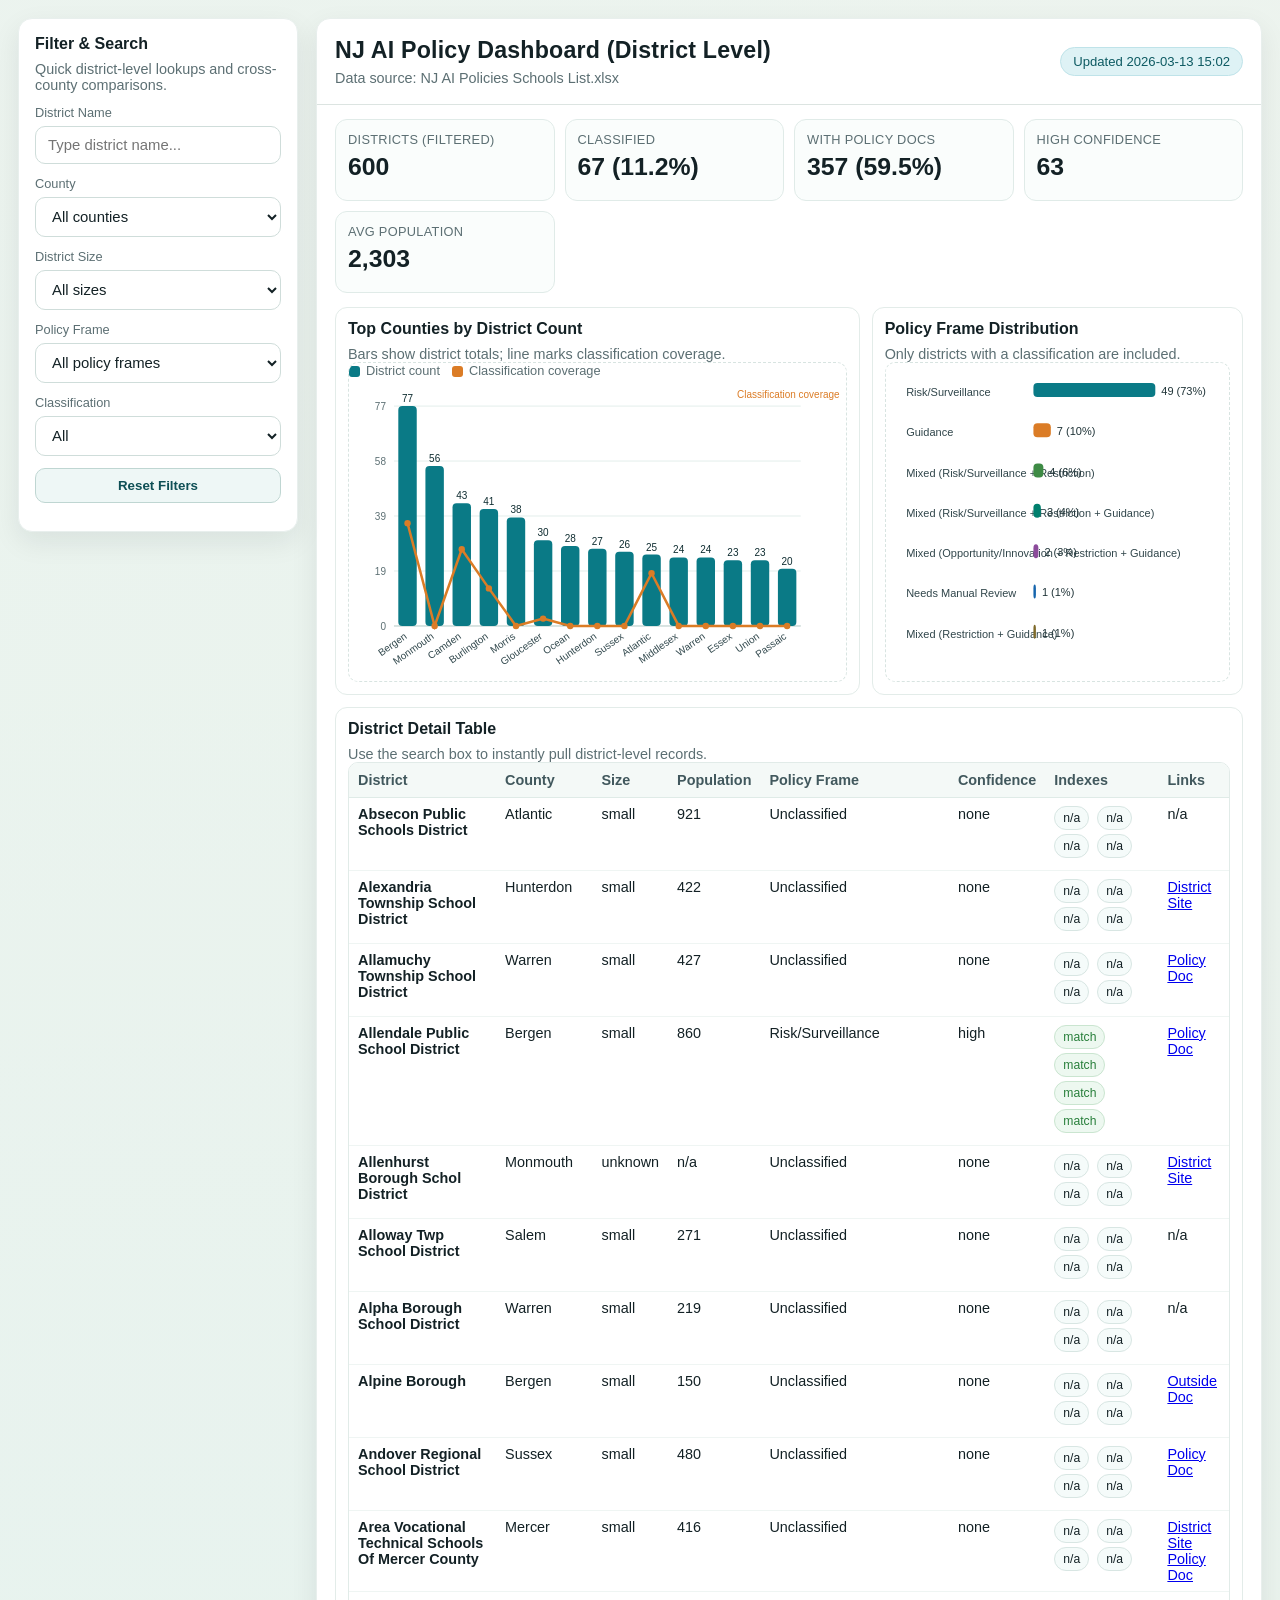
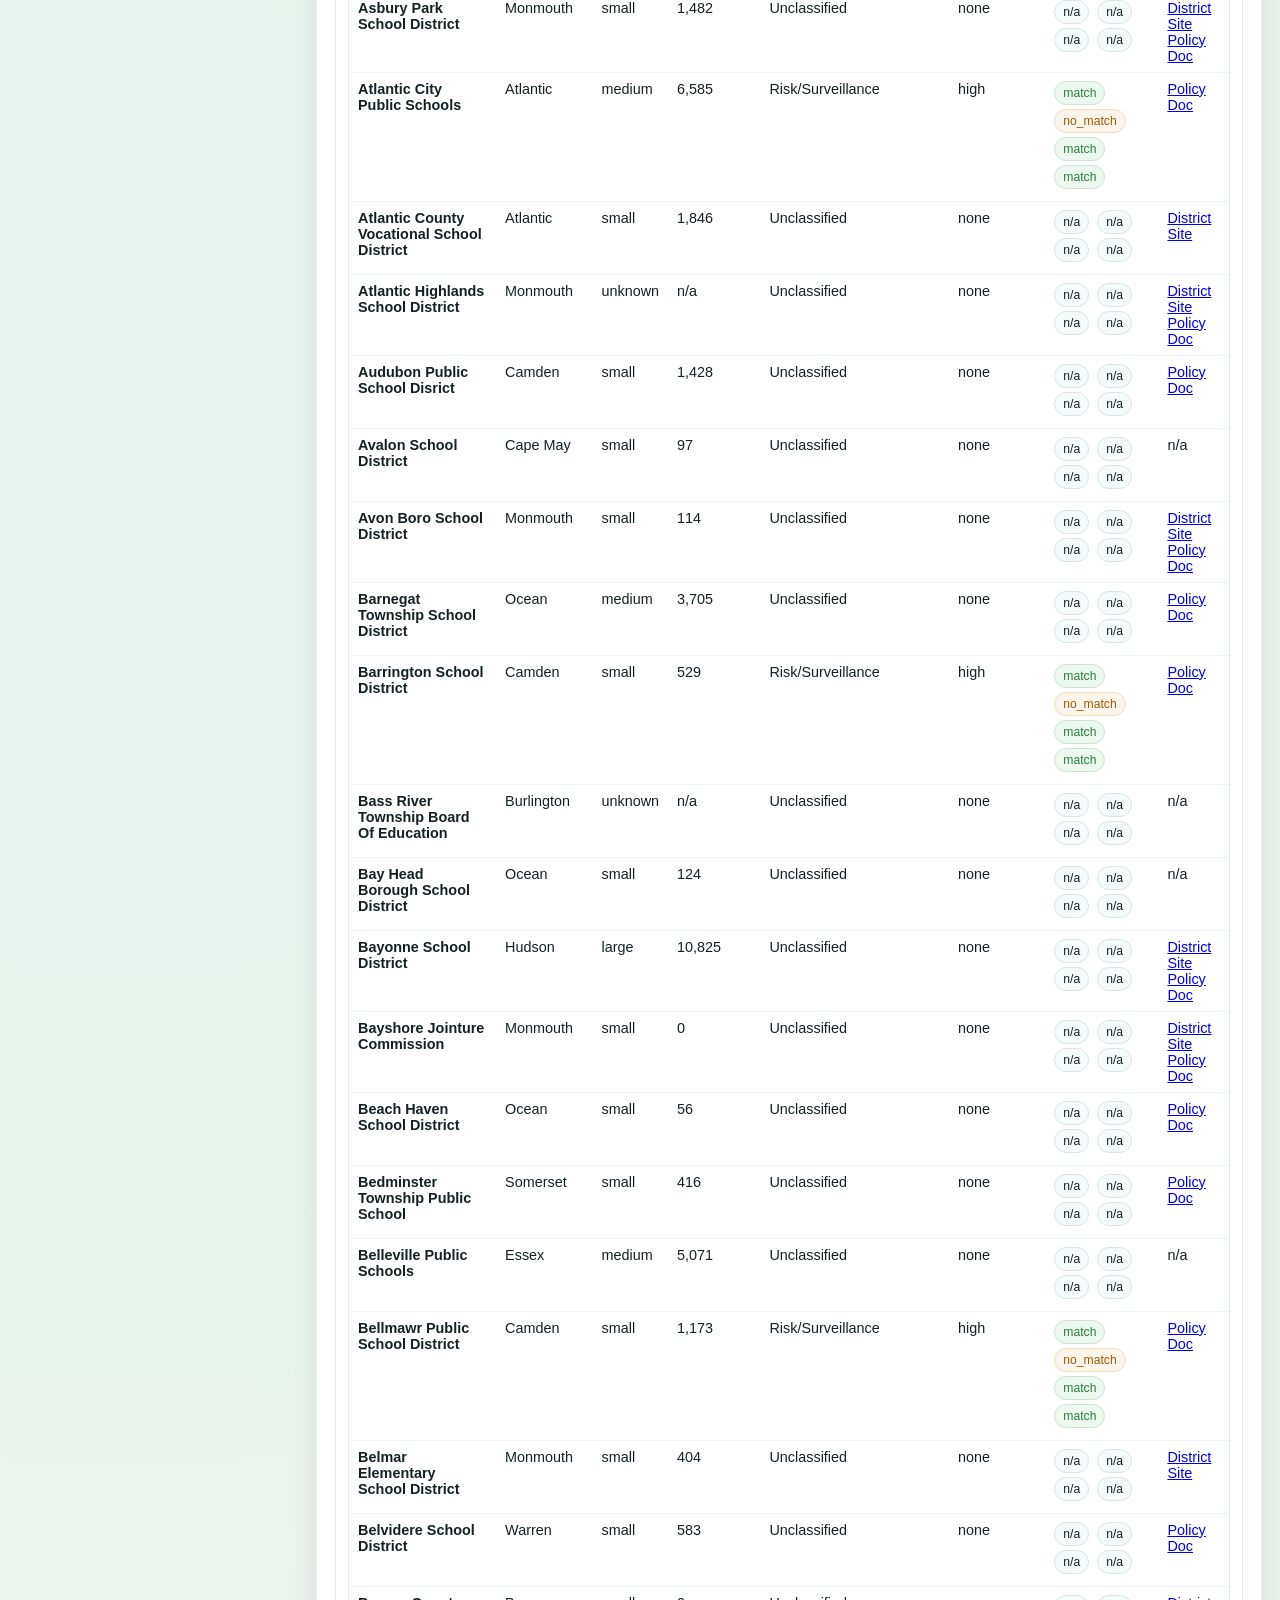
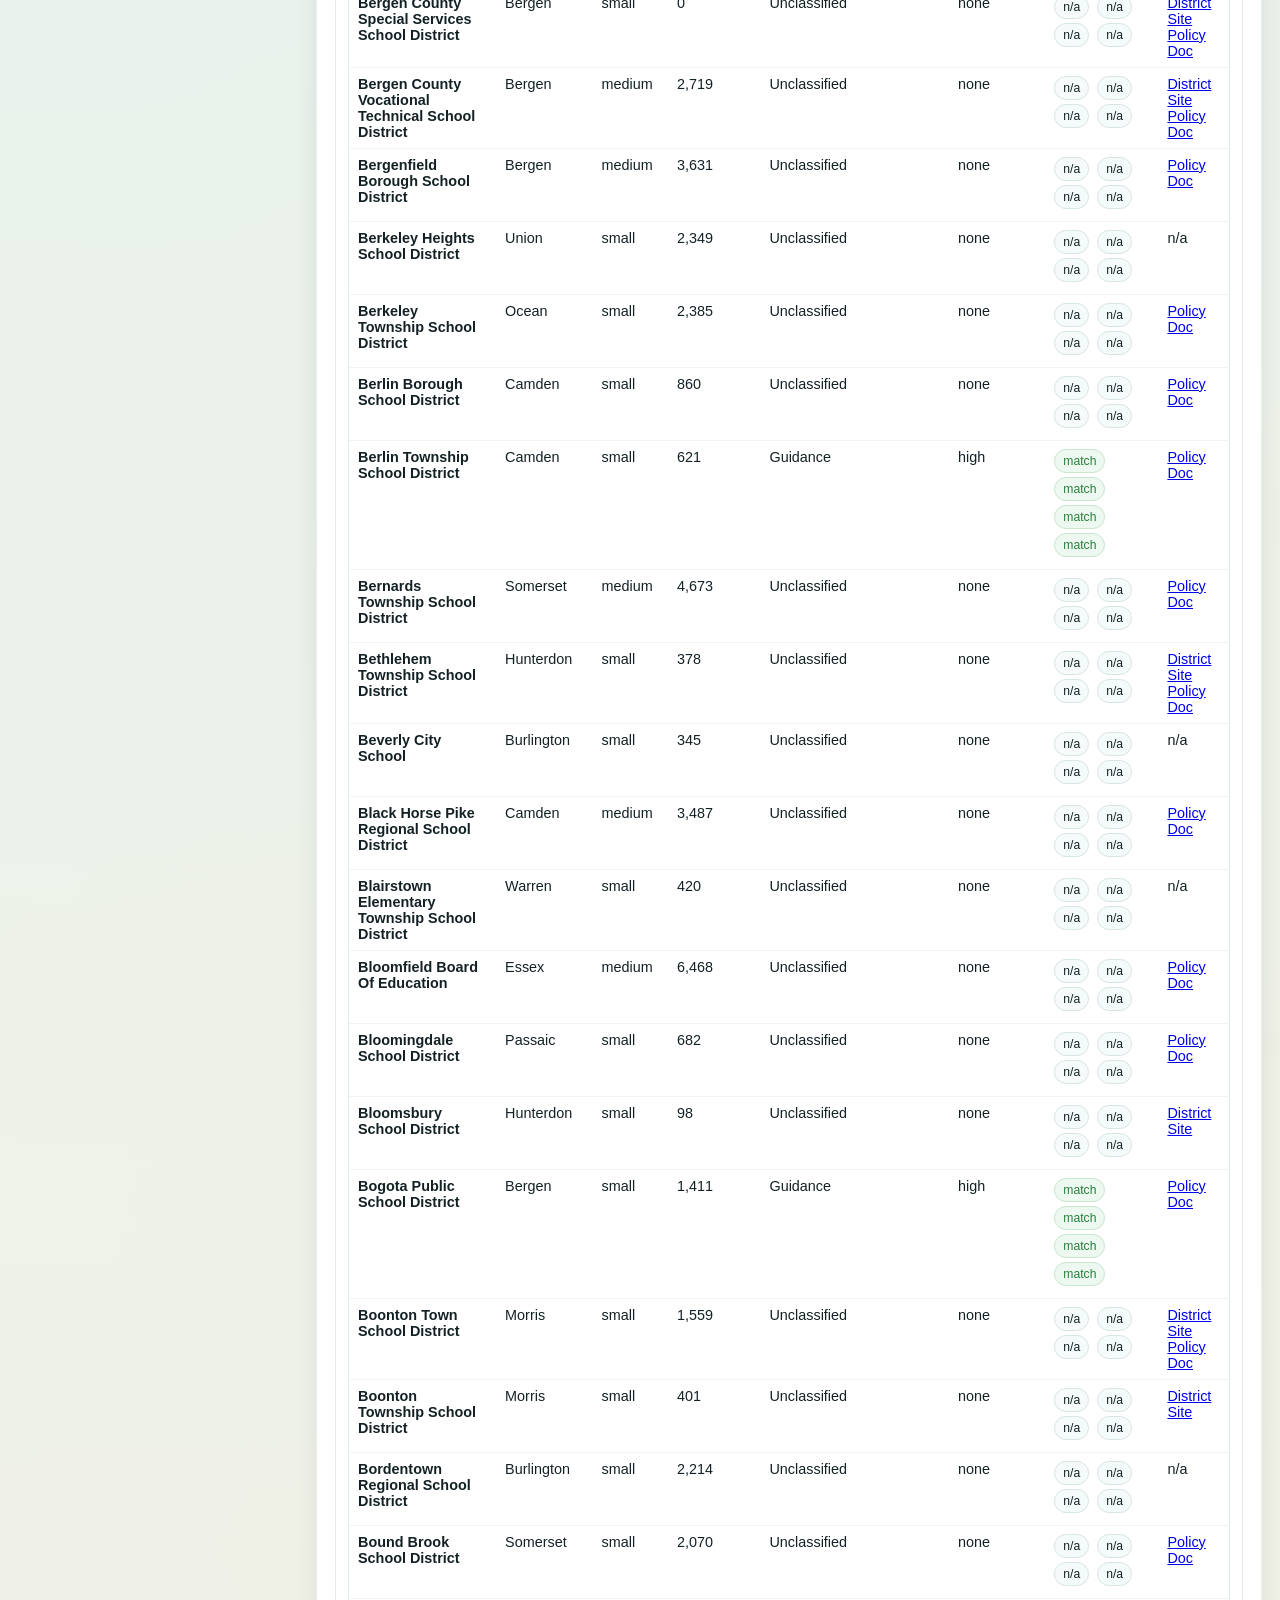
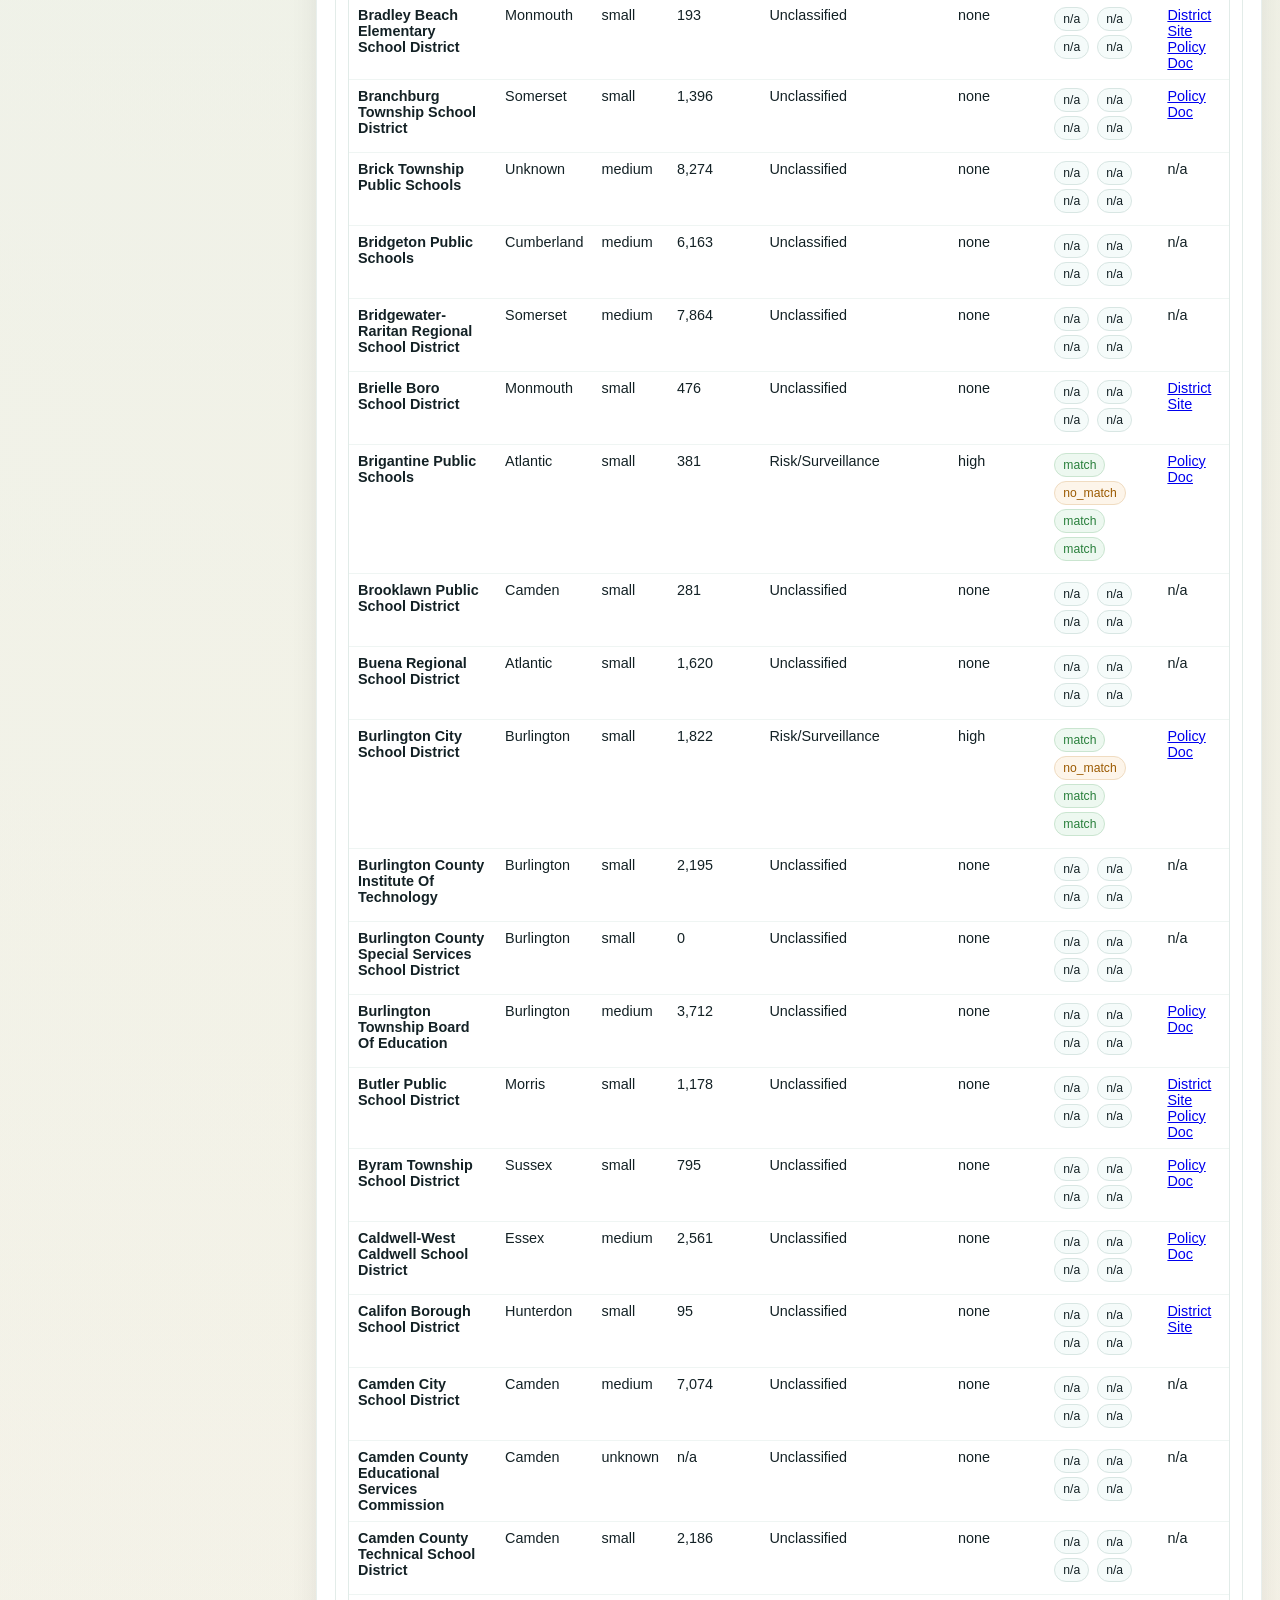
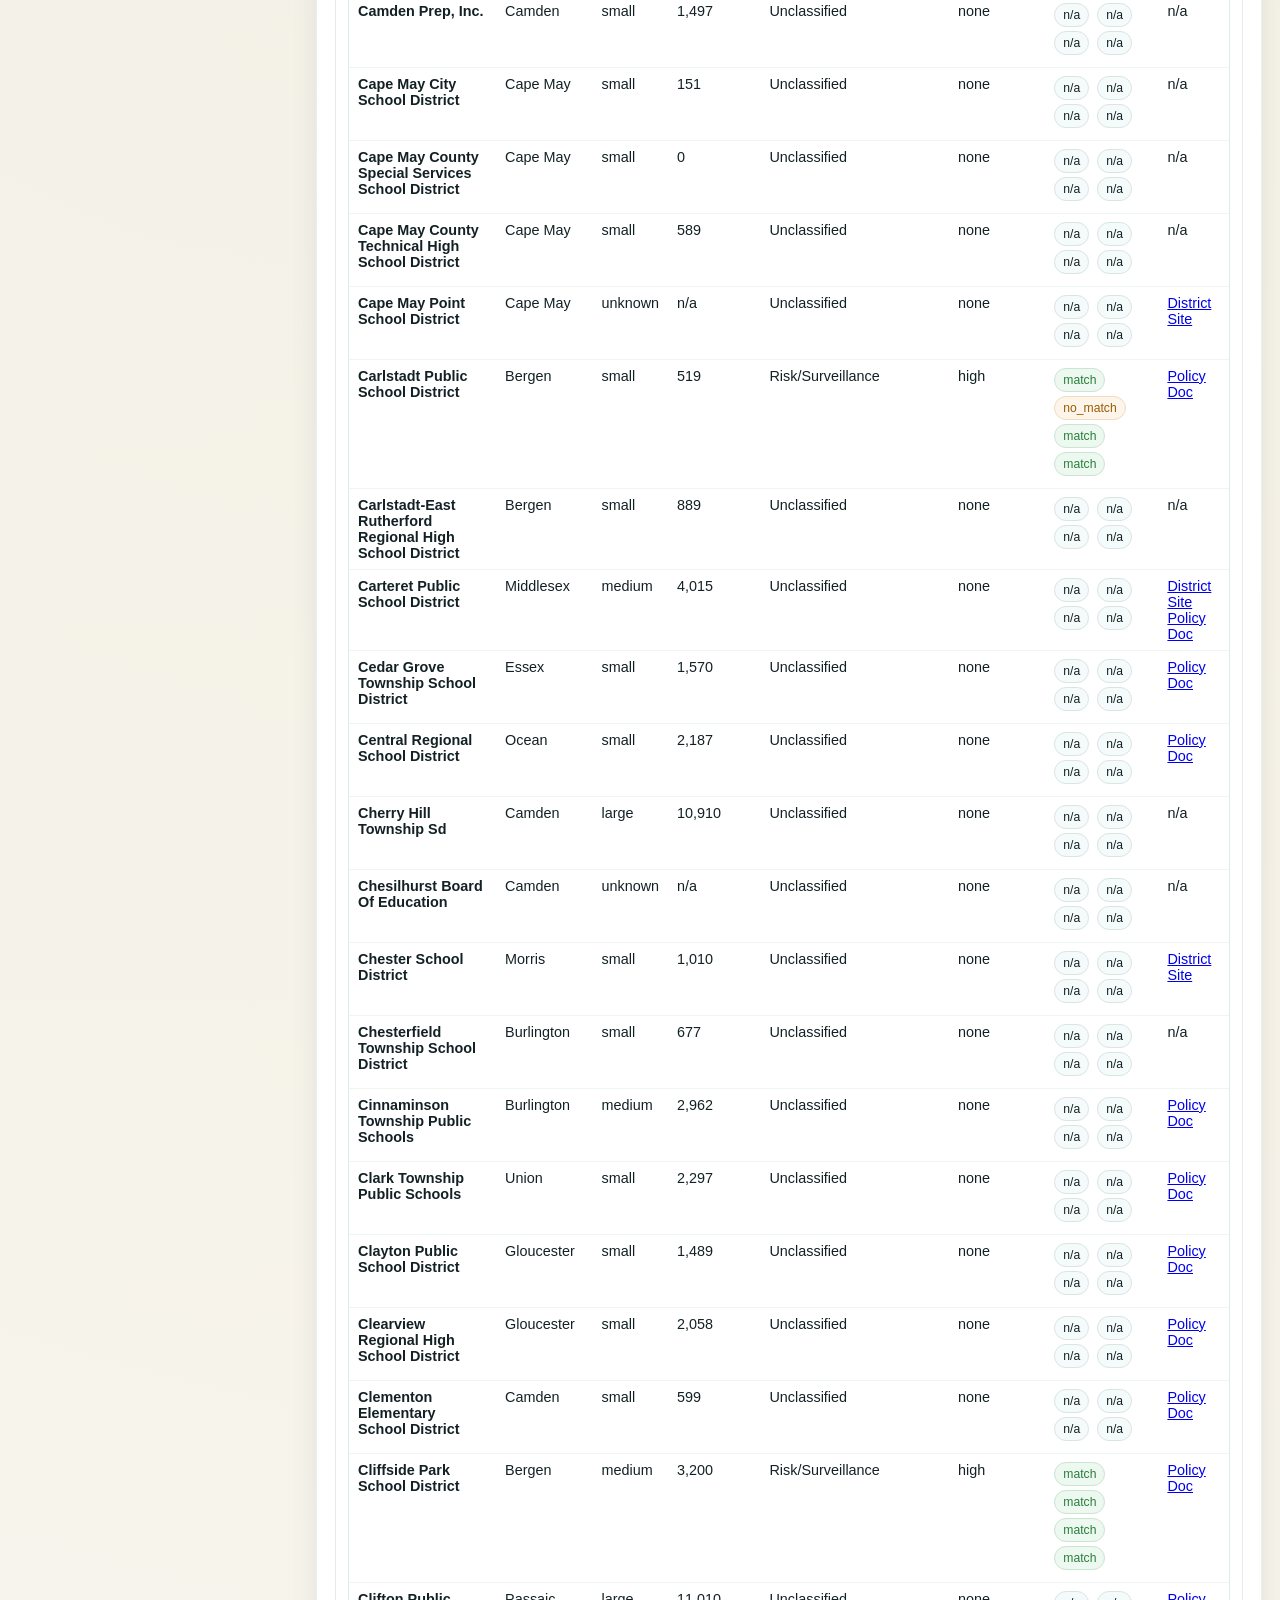
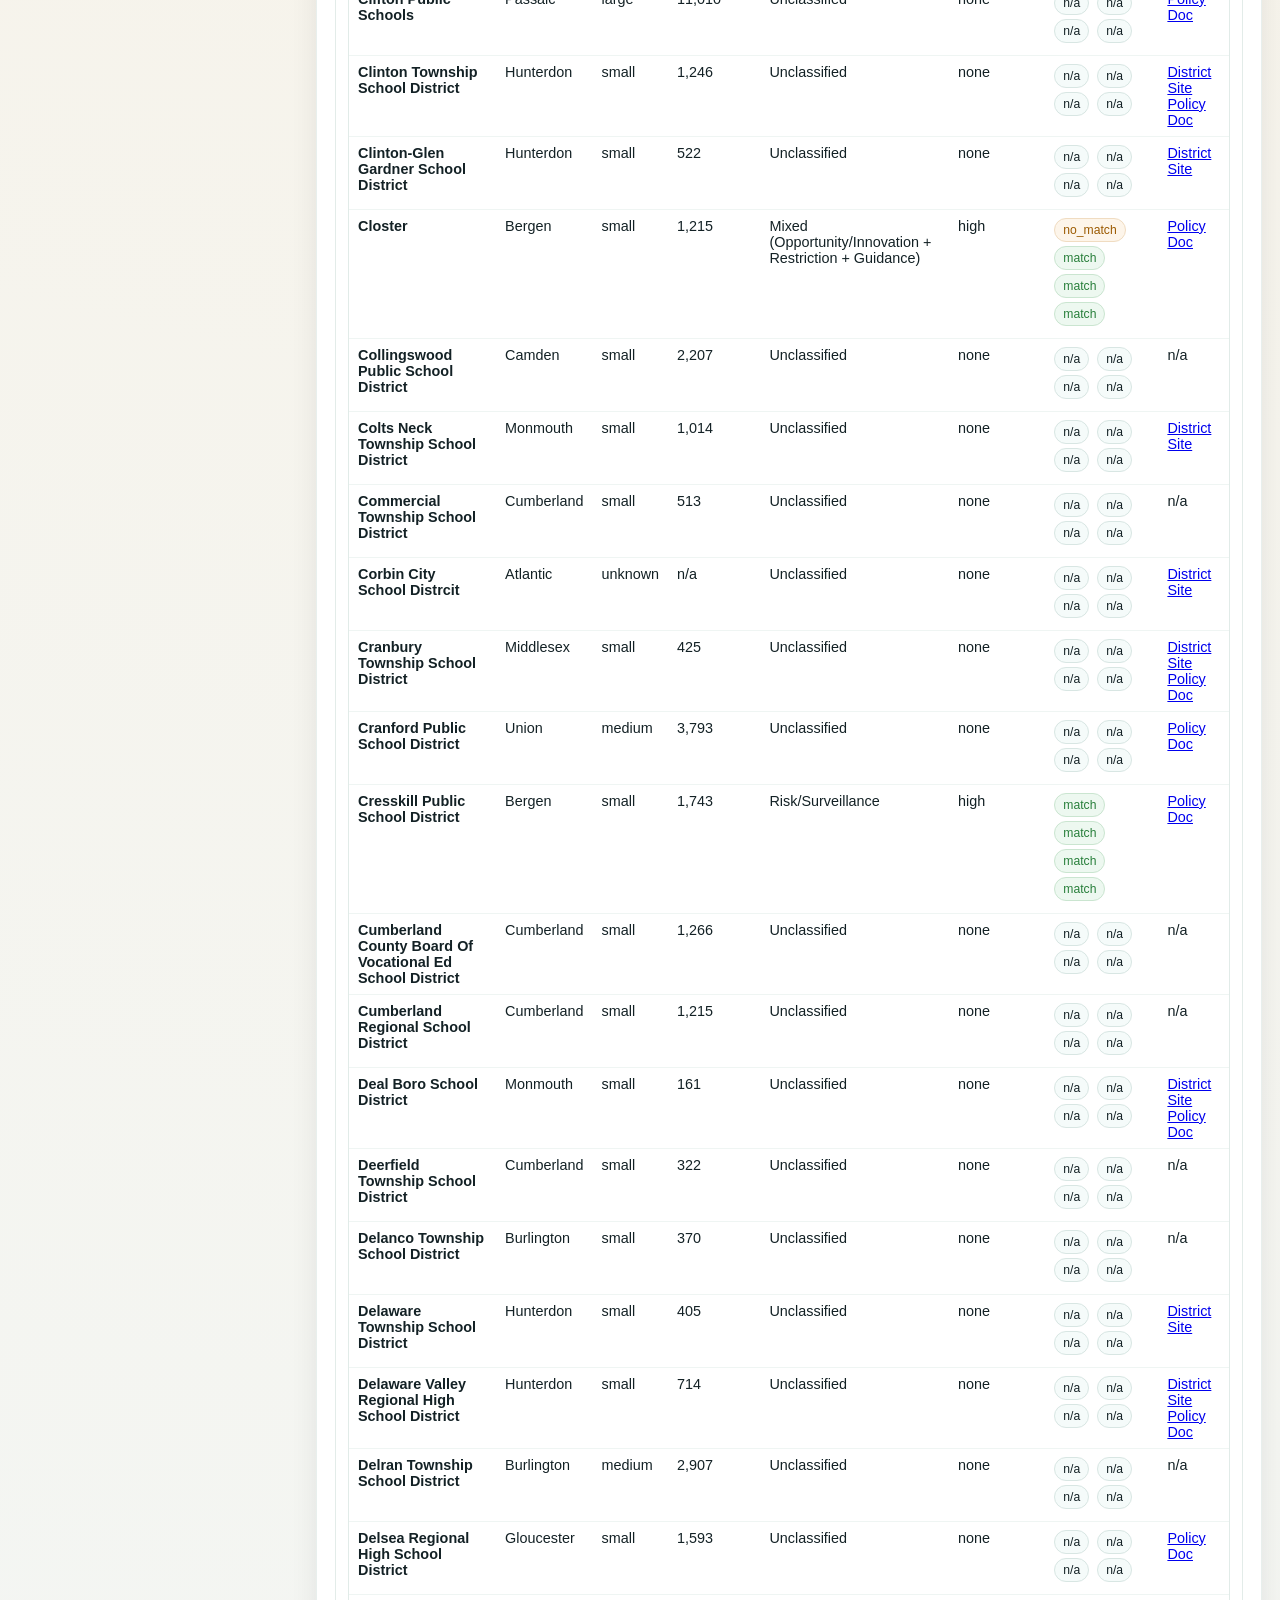
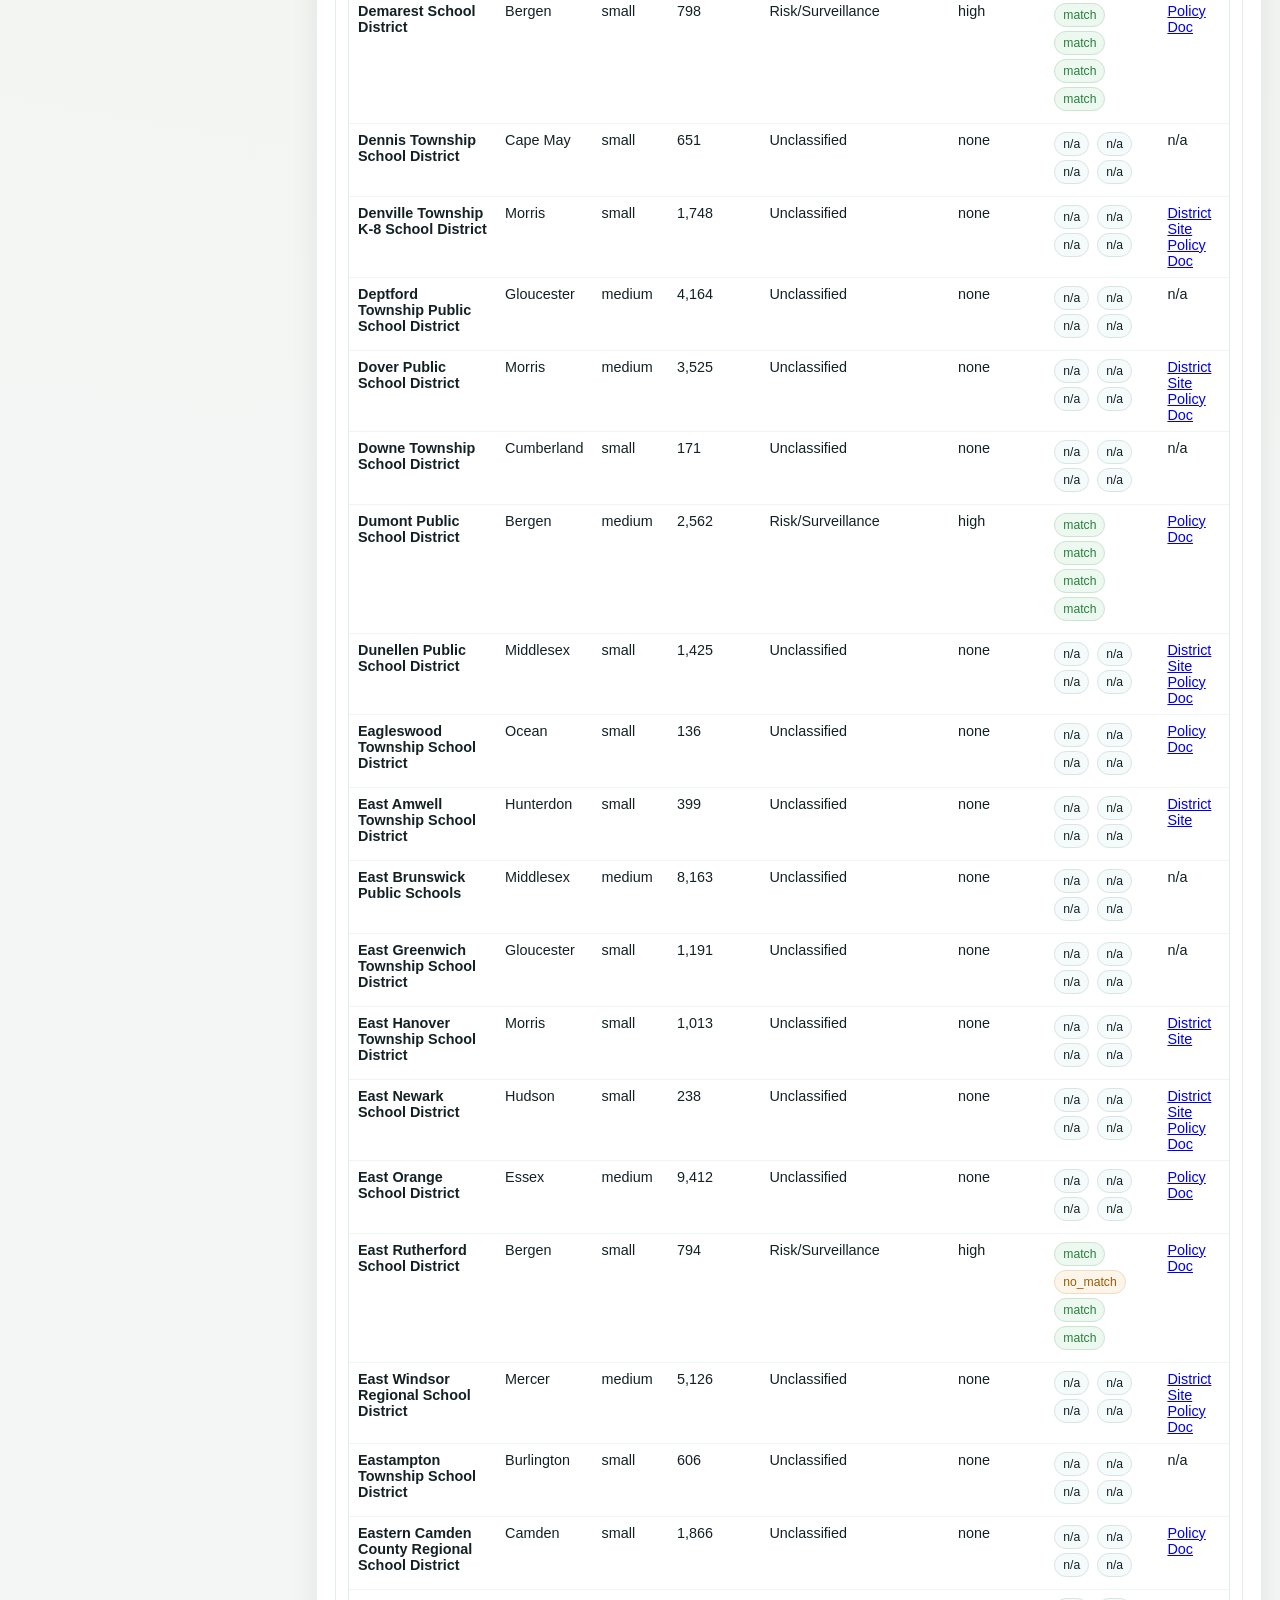
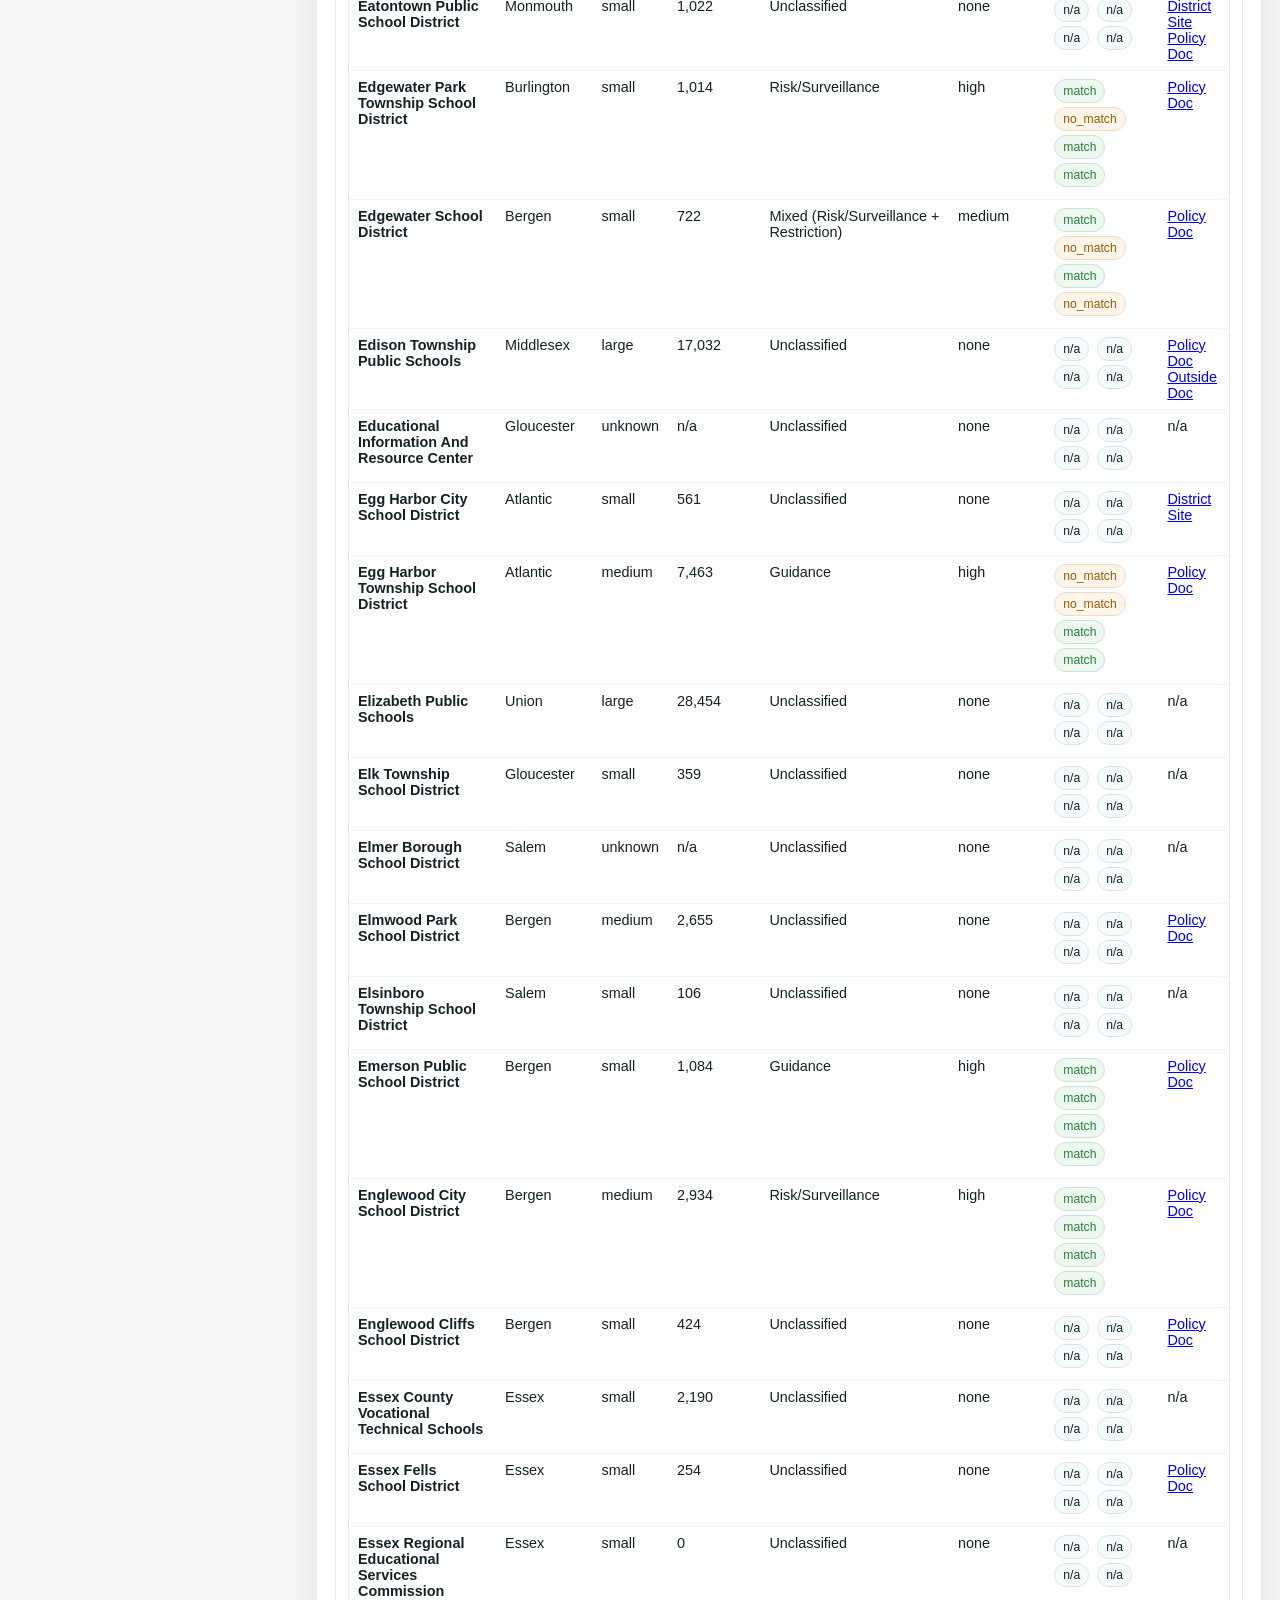
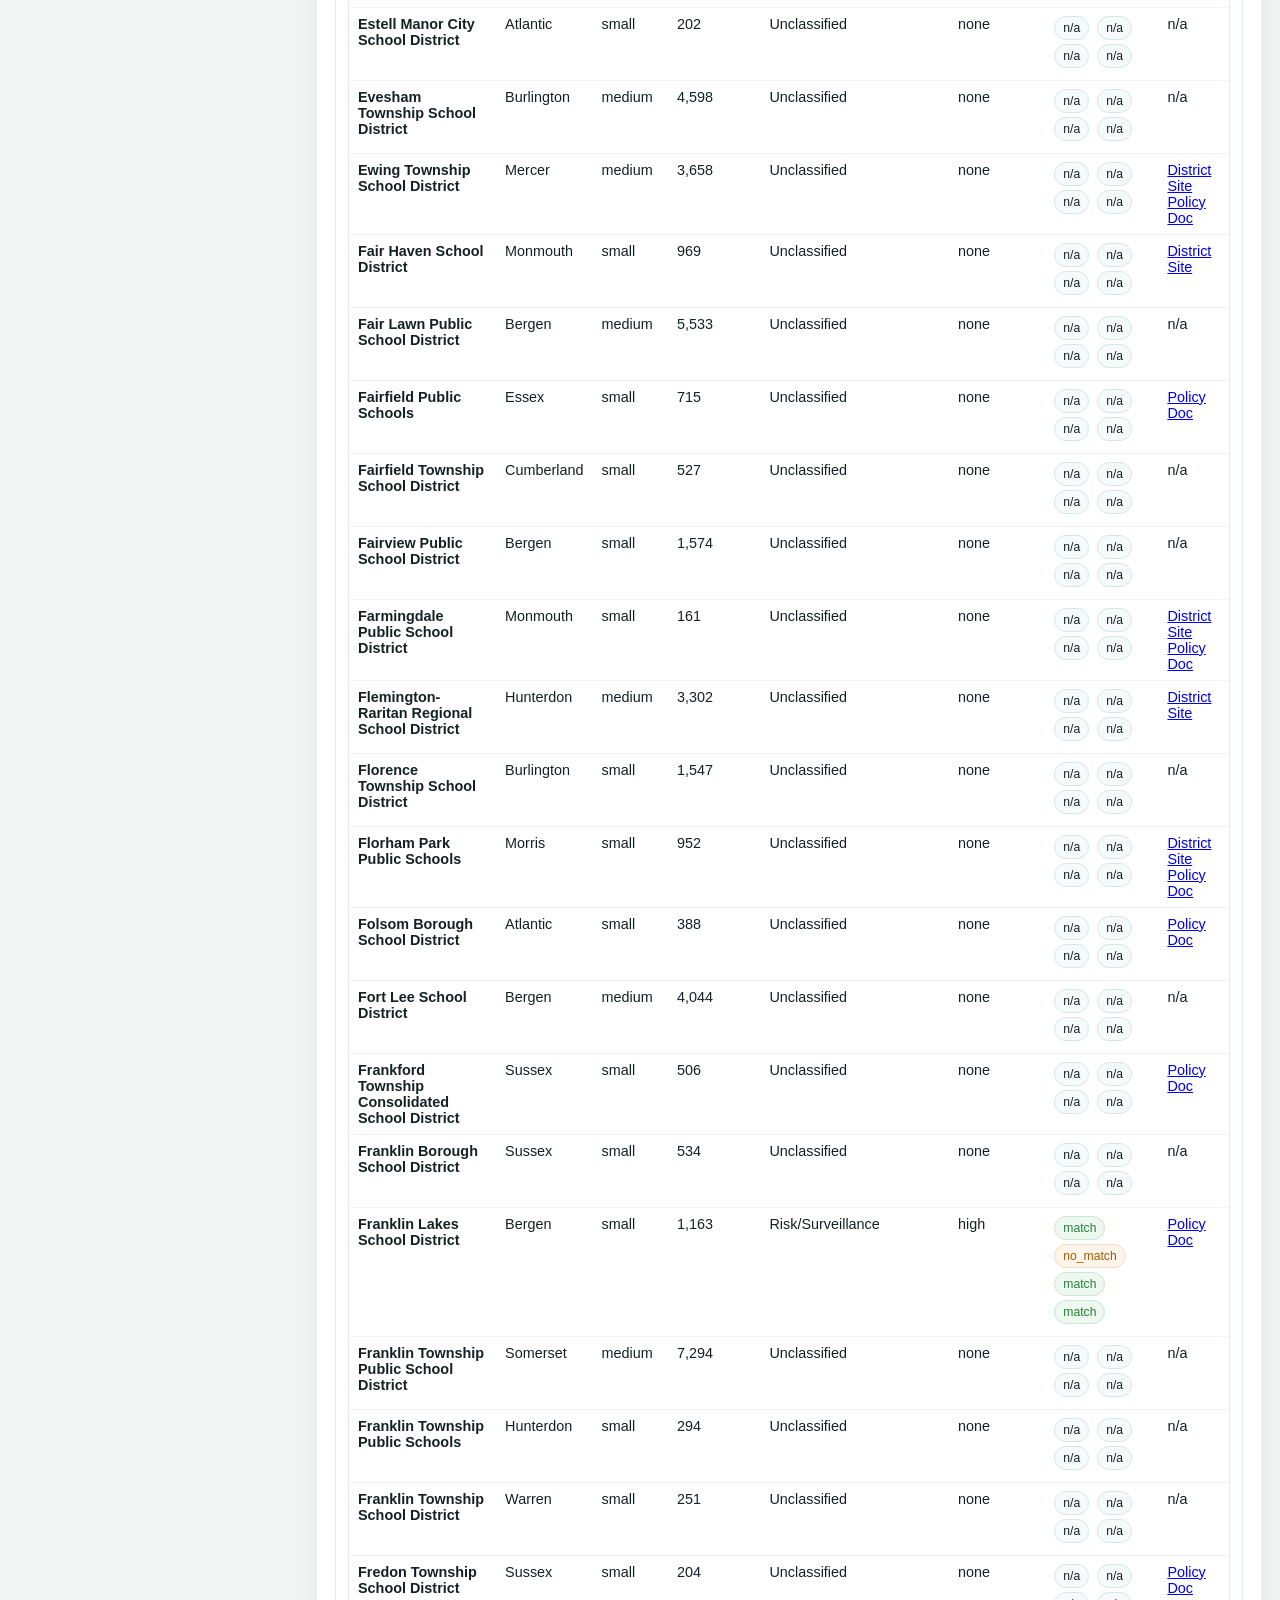
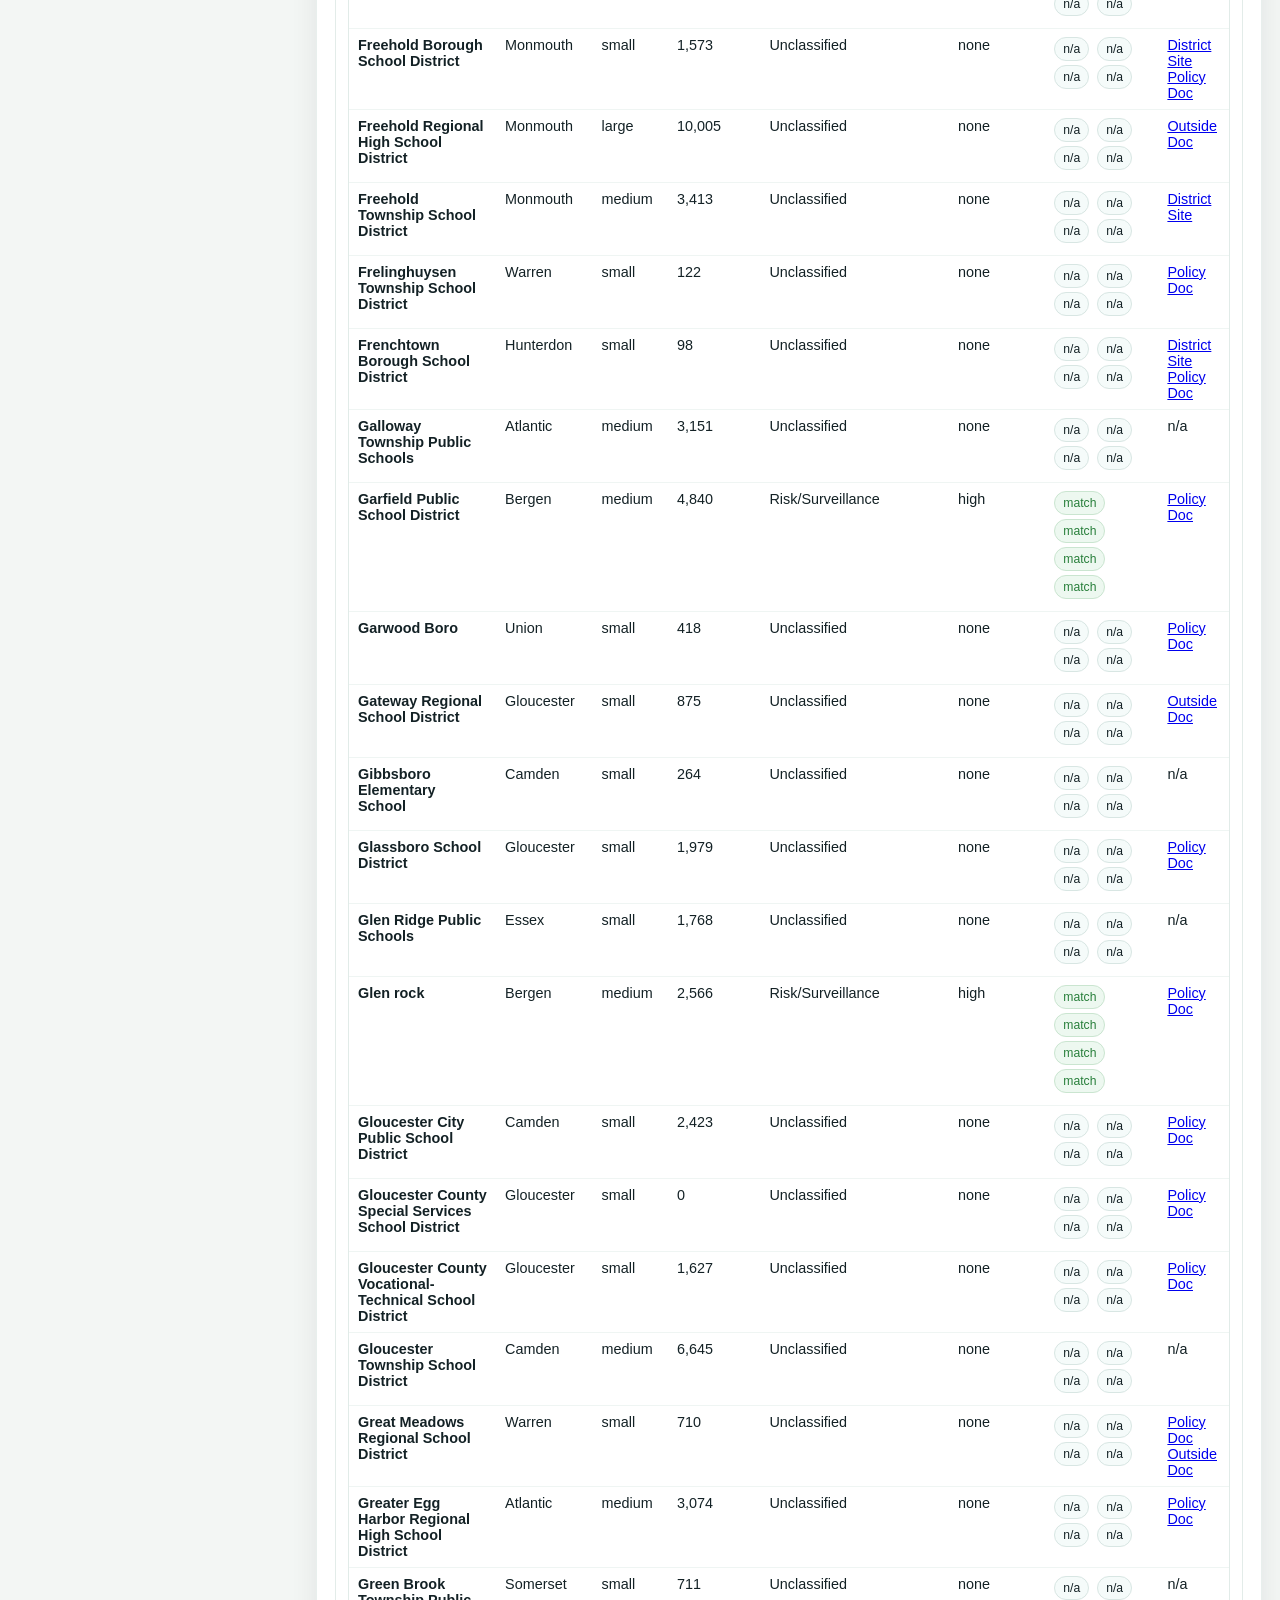
==== commit eec27312: "Update NJ AI policy data" ====
--- a/dashboard/index.html
+++ b/dashboard/index.html
@@ -31,35 +31,6 @@
         var(--bg);
     }
 
-    .site-nav {
-      display: flex;
-      gap: 0.6rem;
-      align-items: center;
-      padding: 14px 18px 0;
-    }
-
-    .site-nav a {
-      display: inline-block;
-      text-decoration: none;
-      color: #0d5159;
-      border: 1px solid #bfd6d2;
-      border-radius: 999px;
-      padding: 6px 12px;
-      background: #eef7f6;
-      font-weight: 600;
-      font-size: 0.88rem;
-    }
-
-    .site-nav a:hover {
-      background: #e4f2f1;
-    }
-
-    .site-nav a.is-active {
-      background: var(--accent);
-      border-color: var(--accent);
-      color: #fff;
-    }
-
     .layout {
       display: grid;
       grid-template-columns: 280px 1fr;
@@ -197,10 +168,6 @@
   </style>
 </head>
 <body>
-  <nav class="site-nav" aria-label="Primary">
-    <a href="../">Map</a>
-    <a href="./" class="is-active" aria-current="page">Dashboard</a>
-  </nav>
   <div class="layout">
     <aside class="panel filters">
       <h2>Filter & Search</h2>
@@ -296,7 +263,7 @@
   </div>
 
   <script>
-    const DASHBOARD_DATA = {"generatedAt": "2026-03-04 11:41", "summary": {"totalDistricts": 697, "classifiedDistricts": 67, "classificationCoverage": 9.6, "districtsWithPolicyDocs": 218, "policyDocCoverage": 31.3, "highConfidenceClassifications": 63, "averagePopulation": 2099.6}, "topCounties": [{"county": "Bergen", "totalDistricts": 77, "classifiedDistricts": 36, "policyDocDistricts": 47, "classificationCoverage": 46.8}, {"county": "Monmouth", "totalDistricts": 56, "classifiedDistricts": 0, "policyDocDistricts": 21, "classificationCoverage": 0.0}, {"county": "Camden", "totalDistricts": 43, "classifiedDistricts": 15, "policyDocDistricts": 33, "classificationCoverage": 34.9}, {"county": "Burlington", "totalDistricts": 41, "classifiedDistricts": 7, "policyDocDistricts": 21, "classificationCoverage": 17.1}, {"county": "Morris", "totalDistricts": 40, "classifiedDistricts": 0, "policyDocDistricts": 11, "classificationCoverage": 0.0}, {"county": "Gloucester", "totalDistricts": 30, "classifiedDistricts": 1, "policyDocDistricts": 13, "classificationCoverage": 3.3}, {"county": "Ocean", "totalDistricts": 28, "classifiedDistricts": 0, "policyDocDistricts": 1, "classificationCoverage": 0.0}, {"county": "Hunterdon", "totalDistricts": 27, "classifiedDistricts": 0, "policyDocDistricts": 4, "classificationCoverage": 0.0}, {"county": "Atlantic", "totalDistricts": 26, "classifiedDistricts": 6, "policyDocDistricts": 11, "classificationCoverage": 23.1}, {"county": "Sussex", "totalDistricts": 26, "classifiedDistricts": 0, "policyDocDistricts": 1, "classificationCoverage": 0.0}, {"county": "Middlesex", "totalDistricts": 24, "classifiedDistricts": 0, "policyDocDistricts": 12, "classificationCoverage": 0.0}, {"county": "Warren", "totalDistricts": 24, "classifiedDistricts": 0, "policyDocDistricts": 1, "classificationCoverage": 0.0}, {"county": "Essex (charter)", "totalDistricts": 24, "classifiedDistricts": 0, "policyDocDistricts": 0, "classificationCoverage": 0.0}, {"county": "Essex", "totalDistricts": 23, "classifiedDistricts": 0, "policyDocDistricts": 15, "classificationCoverage": 0.0}, {"county": "Union", "totalDistricts": 23, "classifiedDistricts": 0, "policyDocDistricts": 3, "classificationCoverage": 0.0}], "frameDistribution": [{"frame": "Risk/Surveillance", "count": 49}, {"frame": "Guidance", "count": 7}, {"frame": "Mixed (Risk/Surveillance + Restriction)", "count": 4}, {"frame": "Mixed (Risk/Surveillance + Restriction + Guidance)", "count": 3}, {"frame": "Mixed (Opportunity/Innovation + Restriction + Guidance)", "count": 2}, {"frame": "Needs Manual Review", "count": 1}, {"frame": "Mixed (Restriction + Guidance)", "count": 1}], "records": [{"id": "10", "district": "Absecon Public Schools District", "county": "Atlantic", "minorityEnrollment": 0.31, "belowPoverty": 0.053, "snap": 0.215, "districtWebsite": null, "policyDoc": "n/a", "outsideDoc": null, "riskIndex": null, "innovationIndex": null, "restrictionIndex": null, "guidanceIndex": null, "policyFrame": "Unclassified", "confidence": "none", "indexEvidence": null, "population": 921.0, "sizeClass": "small", "hasPolicyDoc": false, "hasDistrictWebsite": false, "hasClassification": false}, {"id": "110", "district": "Atlantic City Public Schools", "county": "Atlantic", "minorityEnrollment": 0.84, "belowPoverty": 0.47200000000000003, "snap": 0.356, "districtWebsite": "District Website", "policyDoc": "https://www.straussesmay.com/seportal/Public/DistrictPolicy.aspx?policyid=5701&id=7401ed068aea4a13b65b4618540e9852", "outsideDoc": null, "riskIndex": "match", "innovationIndex": "no_match", "restrictionIndex": "match", "guidanceIndex": "match", "policyFrame": "Risk/Surveillance", "confidence": "high", "indexEvidence": "risk=4, opp=0, rest=3, guid=1, words=523, method=lexical+source_boost", "population": 6585.0, "sizeClass": "medium", "hasPolicyDoc": true, "hasDistrictWebsite": false, "hasClassification": true}, {"id": "125", "district": "Atlantic County Special Services School District", "county": "Atlantic", "minorityEnrollment": null, "belowPoverty": null, "snap": null, "districtWebsite": "http://www.acsssd.net", "policyDoc": "https://www.straussesmay.com/seportal/Public/DistrictPolicy.aspx?policyid=5701&id=6878e4358c994bd992b65f3c5cfa445a", "outsideDoc": null, "riskIndex": null, "innovationIndex": null, "restrictionIndex": null, "guidanceIndex": null, "policyFrame": "Unclassified", "confidence": "none", "indexEvidence": null, "population": 0.0, "sizeClass": "small", "hasPolicyDoc": true, "hasDistrictWebsite": true, "hasClassification": false}, {"id": "120", "district": "Atlantic County Vocational School District", "county": "Atlantic", "minorityEnrollment": null, "belowPoverty": null, "snap": null, "districtWebsite": "http://www.acitech.org", "policyDoc": null, "outsideDoc": null, "riskIndex": null, "innovationIndex": null, "restrictionIndex": null, "guidanceIndex": null, "policyFrame": "Unclassified", "confidence": "none", "indexEvidence": null, "population": 1846.0, "sizeClass": "small", "hasPolicyDoc": false, "hasDistrictWebsite": true, "hasClassification": false}, {"id": "570", "district": "Brigantine Public Schools", "county": "Atlantic", "minorityEnrollment": 0.18, "belowPoverty": 0.113, "snap": 0.261, "districtWebsite": null, "policyDoc": "https://www.straussesmay.com/seportal/Public/DistrictPolicy.aspx?policyid=5701&id=f826311f955c4bf881cb6673554f5c40", "outsideDoc": null, "riskIndex": "match", "innovationIndex": "no_match", "restrictionIndex": "match", "guidanceIndex": "match", "policyFrame": "Risk/Surveillance", "confidence": "high", "indexEvidence": "risk=4, opp=0, rest=3, guid=1, words=526, method=lexical+source_boost", "population": 381.0, "sizeClass": "small", "hasPolicyDoc": true, "hasDistrictWebsite": false, "hasClassification": true}, {"id": "590", "district": "Buena Regional School District", "county": "Atlantic", "minorityEnrollment": 0.35, "belowPoverty": 0.055, "snap": 0.094, "districtWebsite": "buenaschools.org", "policyDoc": "n/a", "outsideDoc": null, "riskIndex": null, "innovationIndex": null, "restrictionIndex": null, "guidanceIndex": null, "policyFrame": "Unclassified", "confidence": "none", "indexEvidence": null, "population": 1620.0, "sizeClass": "small", "hasPolicyDoc": false, "hasDistrictWebsite": false, "hasClassification": false}, {"id": "960", "district": "Corbin City School Distrcit", "county": "Atlantic", "minorityEnrollment": 0.04, "belowPoverty": null, "snap": null, "districtWebsite": "https://sites.google.com/view/corbincitynj/municipal-services/school-board", "policyDoc": "n/a", "outsideDoc": "non-operating school district", "riskIndex": null, "innovationIndex": null, "restrictionIndex": null, "guidanceIndex": null, "policyFrame": "Unclassified", "confidence": "none", "indexEvidence": null, "population": null, "sizeClass": "unknown", "hasPolicyDoc": false, "hasDistrictWebsite": true, "hasClassification": false}, {"id": "1300", "district": "Egg Harbor City School District", "county": "Atlantic", "minorityEnrollment": 0.56, "belowPoverty": 0.236, "snap": 0.548, "districtWebsite": "https://www.ehcs.k12.nj.us/", "policyDoc": "n/a", "outsideDoc": null, "riskIndex": null, "innovationIndex": null, "restrictionIndex": null, "guidanceIndex": null, "policyFrame": "Unclassified", "confidence": "none", "indexEvidence": null, "population": 561.0, "sizeClass": "small", "hasPolicyDoc": false, "hasDistrictWebsite": true, "hasClassification": false}, {"id": "1310", "district": "Egg Harbor Township School District", "county": "Atlantic", "minorityEnrollment": 0.11, "belowPoverty": 0.071, "snap": 0.144, "districtWebsite": null, "policyDoc": "https://www.eht.k12.nj.us/board_of_education/board_policies___regulations", "outsideDoc": null, "riskIndex": "no_match", "innovationIndex": "no_match", "restrictionIndex": "match", "guidanceIndex": "match", "policyFrame": "Guidance", "confidence": "high", "indexEvidence": "risk=0, opp=0, rest=1, guid=2, words=569, method=lexical+source_boost", "population": 7463.0, "sizeClass": "medium", "hasPolicyDoc": true, "hasDistrictWebsite": false, "hasClassification": true}, {"id": "1410", "district": "Estell Manor City School District", "county": "Atlantic", "minorityEnrollment": 0.1, "belowPoverty": 0.0, "snap": 0.027, "districtWebsite": null, "policyDoc": "n/a", "outsideDoc": null, "riskIndex": null, "innovationIndex": null, "restrictionIndex": null, "guidanceIndex": null, "policyFrame": "Unclassified", "confidence": "none", "indexEvidence": null, "population": 202.0, "sizeClass": "small", "hasPolicyDoc": false, "hasDistrictWebsite": false, "hasClassification": false}, {"id": "1540", "district": "Folsom Borough School District", "county": "Atlantic", "minorityEnrollment": 0.14, "belowPoverty": 0.086, "snap": 0.125, "districtWebsite": null, "policyDoc": "https://docs.google.com/file/d/1HKudBXA2uNLoUp8FyYrj3AkLeUxIYOeS/view", "outsideDoc": null, "riskIndex": null, "innovationIndex": null, "restrictionIndex": null, "guidanceIndex": null, "policyFrame": "Unclassified", "confidence": "none", "indexEvidence": null, "population": 388.0, "sizeClass": "small", "hasPolicyDoc": true, "hasDistrictWebsite": false, "hasClassification": false}, {"id": "1690", "district": "Galloway Township Public Schools", "county": "Atlantic", "minorityEnrollment": 0.38, "belowPoverty": 0.086, "snap": 0.245, "districtWebsite": null, "policyDoc": "n/a", "outsideDoc": null, "riskIndex": null, "innovationIndex": null, "restrictionIndex": null, "guidanceIndex": null, "policyFrame": "Unclassified", "confidence": "none", "indexEvidence": null, "population": 3151.0, "sizeClass": "medium", "hasPolicyDoc": false, "hasDistrictWebsite": false, "hasClassification": false}, {"id": "1790", "district": "Greater Egg Harbor Regional High School District", "county": "Atlantic", "minorityEnrollment": 0.37, "belowPoverty": 0.118, "snap": 0.228, "districtWebsite": null, "policyDoc": "https://www.straussesmay.com/seportal/Public/DistrictPolicy.aspx?policyid=2365&id=ad5f471039f745138fa4487d3cb9487e", "outsideDoc": null, "riskIndex": null, "innovationIndex": null, "restrictionIndex": null, "guidanceIndex": null, "policyFrame": "Unclassified", "confidence": "none", "indexEvidence": null, "population": 3074.0, "sizeClass": "medium", "hasPolicyDoc": true, "hasDistrictWebsite": false, "hasClassification": false}, {"id": "1940", "district": "Hamilton Township School District", "county": "Atlantic", "minorityEnrollment": 0.37, "belowPoverty": 0.068, "snap": 0.18, "districtWebsite": null, "policyDoc": "n/a", "outsideDoc": null, "riskIndex": null, "innovationIndex": null, "restrictionIndex": null, "guidanceIndex": null, "policyFrame": "Unclassified", "confidence": "none", "indexEvidence": null, "population": 2892.0, "sizeClass": "medium", "hasPolicyDoc": false, "hasDistrictWebsite": false, "hasClassification": false}, {"id": "1960", "district": "Hammonton School District", "county": "Atlantic", "minorityEnrollment": 0.28, "belowPoverty": 0.123, "snap": 0.215, "districtWebsite": null, "policyDoc": "https://www.straussesmay.com/seportal/Public/DistrictPolicy.aspx?policyid=2365&id=d36a073293bf4912a33cea552fe05421", "outsideDoc": null, "riskIndex": "no_match", "innovationIndex": "match", "restrictionIndex": "match", "guidanceIndex": "match", "policyFrame": "Mixed (Opportunity/Innovation + Restriction + Guidance)", "confidence": "high", "indexEvidence": "risk=0, opp=1, rest=1, guid=1, words=361, method=lexical+source_boost", "population": 3357.0, "sizeClass": "medium", "hasPolicyDoc": true, "hasDistrictWebsite": false, "hasClassification": true}, {"id": "2680", "district": "Linwood City School District", "county": "Atlantic", "minorityEnrollment": 0.17, "belowPoverty": 0.035, "snap": 0.0, "districtWebsite": null, "policyDoc": "https://www.straussesmay.com/seportal/Public/DistrictPolicy.aspx?policyid=2365&id=233d0ce021e04ad5b18073d6bfc33516", "outsideDoc": null, "riskIndex": null, "innovationIndex": null, "restrictionIndex": null, "guidanceIndex": null, "policyFrame": "Unclassified", "confidence": "none", "indexEvidence": null, "population": 838.0, "sizeClass": "small", "hasPolicyDoc": true, "hasDistrictWebsite": false, "hasClassification": false}, {"id": "2780", "district": "Longport Board Of Education", "county": "Atlantic", "minorityEnrollment": 0.02, "belowPoverty": null, "snap": null, "districtWebsite": "http://none", "policyDoc": null, "outsideDoc": null, "riskIndex": null, "innovationIndex": null, "restrictionIndex": null, "guidanceIndex": null, "policyFrame": "Unclassified", "confidence": "none", "indexEvidence": null, "population": null, "sizeClass": "unknown", "hasPolicyDoc": false, "hasDistrictWebsite": true, "hasClassification": false}, {"id": "2910", "district": "Mainland Regional High School District", "county": "Atlantic", "minorityEnrollment": 0.24, "belowPoverty": 0.048, "snap": 0.117, "districtWebsite": null, "policyDoc": "https://www.mainlandregional.net/apps/pages/index.jsp?uREC_ID=1345701&type=d&pREC_ID=1558877", "outsideDoc": null, "riskIndex": null, "innovationIndex": null, "restrictionIndex": null, "guidanceIndex": null, "policyFrame": "Unclassified", "confidence": "none", "indexEvidence": null, "population": 1177.0, "sizeClass": "small", "hasPolicyDoc": true, "hasDistrictWebsite": false, "hasClassification": false}, {"id": "3020", "district": "Margate City School District", "county": "Atlantic", "minorityEnrollment": 0.05, "belowPoverty": 0.076, "snap": 0.0, "districtWebsite": null, "policyDoc": "https://www.straussesmay.com/seportal/Public/DistrictPolicy.aspx?policyid=5701&id=07b8e12d6b544026a56ecee47aabfb42", "outsideDoc": null, "riskIndex": "match", "innovationIndex": "no_match", "restrictionIndex": "match", "guidanceIndex": "match", "policyFrame": "Risk/Surveillance", "confidence": "high", "indexEvidence": "risk=4, opp=0, rest=3, guid=1, words=523, method=lexical+source_boost", "population": 328.0, "sizeClass": "small", "hasPolicyDoc": true, "hasDistrictWebsite": false, "hasClassification": true}, {"id": "3480", "district": "Mullica Township School District", "county": "Atlantic", "minorityEnrollment": 0.15, "belowPoverty": null, "snap": null, "districtWebsite": null, "policyDoc": "n/a", "outsideDoc": null, "riskIndex": null, "innovationIndex": null, "restrictionIndex": null, "guidanceIndex": null, "policyFrame": "Unclassified", "confidence": "none", "indexEvidence": null, "population": 618.0, "sizeClass": "small", "hasPolicyDoc": false, "hasDistrictWebsite": false, "hasClassification": false}, {"id": "3720", "district": "Northfield City School District", "county": "Atlantic", "minorityEnrollment": 0.25, "belowPoverty": 0.048, "snap": 0.017, "districtWebsite": null, "policyDoc": "http://policies.ncs-nj.org/docs/6000s/6142-11-p-artificial-intelligence/", "outsideDoc": null, "riskIndex": "match", "innovationIndex": "match", "restrictionIndex": "match", "guidanceIndex": "match", "policyFrame": "Risk/Surveillance", "confidence": "high", "indexEvidence": "risk=4, opp=2, rest=1, guid=3, words=3279, method=lexical", "population": 961.0, "sizeClass": "small", "hasPolicyDoc": true, "hasDistrictWebsite": false, "hasClassification": true}, {"id": "4180", "district": "Pleasantville Public School District", "county": "Atlantic", "minorityEnrollment": 0.91, "belowPoverty": 0.288, "snap": 0.388, "districtWebsite": null, "policyDoc": "n/a", "outsideDoc": null, "riskIndex": null, "innovationIndex": null, "restrictionIndex": null, "guidanceIndex": null, "policyFrame": "Unclassified", "confidence": "none", "indexEvidence": null, "population": 3852.0, "sizeClass": "medium", "hasPolicyDoc": false, "hasDistrictWebsite": false, "hasClassification": false}, {"id": "4240", "district": "Port Republic School District", "county": "Atlantic", "minorityEnrollment": 0.05, "belowPoverty": null, "snap": null, "districtWebsite": null, "policyDoc": "n/a", "outsideDoc": null, "riskIndex": null, "innovationIndex": null, "restrictionIndex": null, "guidanceIndex": null, "policyFrame": "Unclassified", "confidence": "none", "indexEvidence": null, "population": 115.0, "sizeClass": "small", "hasPolicyDoc": false, "hasDistrictWebsite": false, "hasClassification": false}, {"id": "4800", "district": "Somers Point School District", "county": "Atlantic", "minorityEnrollment": 0.29, "belowPoverty": 0.236, "snap": 0.231, "districtWebsite": null, "policyDoc": "n/a", "outsideDoc": null, "riskIndex": null, "innovationIndex": null, "restrictionIndex": null, "guidanceIndex": null, "policyFrame": "Unclassified", "confidence": "none", "indexEvidence": null, "population": 698.0, "sizeClass": "small", "hasPolicyDoc": false, "hasDistrictWebsite": false, "hasClassification": false}, {"id": "5350", "district": "Ventnor City School District", "county": "Atlantic", "minorityEnrollment": 0.31, "belowPoverty": 0.04, "snap": 0.131, "districtWebsite": null, "policyDoc": "n/a", "outsideDoc": null, "riskIndex": null, "innovationIndex": null, "restrictionIndex": null, "guidanceIndex": null, "policyFrame": "Unclassified", "confidence": "none", "indexEvidence": null, "population": 504.0, "sizeClass": "small", "hasPolicyDoc": false, "hasDistrictWebsite": false, "hasClassification": false}, {"id": "5760", "district": "Weymouth Township School District", "county": "Atlantic", "minorityEnrollment": 0.27, "belowPoverty": null, "snap": null, "districtWebsite": null, "policyDoc": "n/a", "outsideDoc": null, "riskIndex": null, "innovationIndex": null, "restrictionIndex": null, "guidanceIndex": null, "policyFrame": "Unclassified", "confidence": "none", "indexEvidence": null, "population": 183.0, "sizeClass": "small", "hasPolicyDoc": false, "hasDistrictWebsite": false, "hasClassification": false}, {"id": "0040", "district": "Allendale Public School District", "county": "Bergen", "minorityEnrollment": 0.24, "belowPoverty": 0.0, "snap": 0.0, "districtWebsite": null, "policyDoc": "https://www.straussesmay.com/seportal/Public/DistrictPolicy.aspx?policyid=2365&id=96966492b9c440708342fab45bea3a45", "outsideDoc": null, "riskIndex": "match", "innovationIndex": "match", "restrictionIndex": "match", "guidanceIndex": "match", "policyFrame": "Risk/Surveillance", "confidence": "high", "indexEvidence": "risk=6, opp=1, rest=2, guid=2, words=950, method=lexical+source_boost", "population": 860.0, "sizeClass": "small", "hasPolicyDoc": true, "hasDistrictWebsite": false, "hasClassification": true}, {"id": "0080", "district": "Alpine Borough", "county": "Bergen", "minorityEnrollment": 0.39, "belowPoverty": null, "snap": null, "districtWebsite": null, "policyDoc": "n/a", "outsideDoc": "https://docs.google.com/document/d/1twLPcnyALW0AAaqT8U1XB4yDuvUOihNah2k7zviRJlU/edit?tab=t.0", "riskIndex": null, "innovationIndex": null, "restrictionIndex": null, "guidanceIndex": null, "policyFrame": "Unclassified", "confidence": "none", "indexEvidence": null, "population": 150.0, "sizeClass": "small", "hasPolicyDoc": false, "hasDistrictWebsite": false, "hasClassification": false}, {"id": "0285", "district": "Bergen County Special Services School District", "county": "Bergen", "minorityEnrollment": null, "belowPoverty": null, "snap": null, "districtWebsite": "http://bcss.bergen.org", "policyDoc": "https://www.straussesmay.com/seportal/Public/DistrictPolicy.aspx?policyid=5701&id=c3d786587a2d4210afa45ab6ca7fce7e", "outsideDoc": null, "riskIndex": null, "innovationIndex": null, "restrictionIndex": null, "guidanceIndex": null, "policyFrame": "Unclassified", "confidence": "none", "indexEvidence": null, "population": 0.0, "sizeClass": "small", "hasPolicyDoc": true, "hasDistrictWebsite": true, "hasClassification": false}, {"id": "0290", "district": "Bergen County Vocational Technical School District", "county": "Bergen", "minorityEnrollment": null, "belowPoverty": null, "snap": null, "districtWebsite": "http://bcts.bergen.org", "policyDoc": "https://www.straussesmay.com/seportal/Public/DistrictPolicy.aspx?policyid=5701&id=54cbd10ea7ad4e20b3f49089d28d1232", "outsideDoc": null, "riskIndex": null, "innovationIndex": null, "restrictionIndex": null, "guidanceIndex": null, "policyFrame": "Unclassified", "confidence": "none", "indexEvidence": null, "population": 2719.0, "sizeClass": "medium", "hasPolicyDoc": true, "hasDistrictWebsite": true, "hasClassification": false}, {"id": "0300", "district": "Bergenfield Borough School District", "county": "Bergen", "minorityEnrollment": 0.67, "belowPoverty": 0.104, "snap": 0.07, "districtWebsite": null, "policyDoc": "https://www.straussesmay.com/seportal/Public/DistrictPolicy.aspx?policyid=2365&id=aedc70d816fc4710bf7ed687fd56a0ce", "outsideDoc": null, "riskIndex": null, "innovationIndex": null, "restrictionIndex": null, "guidanceIndex": null, "policyFrame": "Unclassified", "confidence": "none", "indexEvidence": null, "population": 3631.0, "sizeClass": "medium", "hasPolicyDoc": true, "hasDistrictWebsite": false, "hasClassification": false}, {"id": "0440", "district": "Bogota Public School District", "county": "Bergen", "minorityEnrollment": 0.69, "belowPoverty": 0.0, "snap": 0.041, "districtWebsite": null, "policyDoc": "https://www.straussesmay.com/seportal/Public/DistrictPolicy.aspx?policyid=2365&id=449f3bfda433413eb4a1f0e10cefb61b", "outsideDoc": null, "riskIndex": "match", "innovationIndex": "match", "restrictionIndex": "match", "guidanceIndex": "match", "policyFrame": "Guidance", "confidence": "high", "indexEvidence": "risk=1, opp=1, rest=1, guid=2, words=529, method=lexical+source_boost", "population": 1411.0, "sizeClass": "small", "hasPolicyDoc": true, "hasDistrictWebsite": false, "hasClassification": true}, {"id": "0740", "district": "Carlstadt Public School District", "county": "Bergen", "minorityEnrollment": 0.33, "belowPoverty": null, "snap": null, "districtWebsite": null, "policyDoc": "https://www.straussesmay.com/seportal/Public/DistrictPolicy.aspx?policyid=5701&id=d5ea2cd424c34a2e93cdf65d0f6c15e9", "outsideDoc": null, "riskIndex": "match", "innovationIndex": "no_match", "restrictionIndex": "match", "guidanceIndex": "match", "policyFrame": "Risk/Surveillance", "confidence": "high", "indexEvidence": "risk=4, opp=0, rest=3, guid=1, words=531, method=lexical+source_boost", "population": 519.0, "sizeClass": "small", "hasPolicyDoc": true, "hasDistrictWebsite": false, "hasClassification": true}, {"id": "0745", "district": "Carlstadt-East Rutherford Regional High School District", "county": "Bergen", "minorityEnrollment": 0.43, "belowPoverty": 0.256, "snap": 0.397, "districtWebsite": null, "policyDoc": "n/a", "outsideDoc": null, "riskIndex": null, "innovationIndex": null, "restrictionIndex": null, "guidanceIndex": null, "policyFrame": "Unclassified", "confidence": "none", "indexEvidence": null, "population": 889.0, "sizeClass": "small", "hasPolicyDoc": false, "hasDistrictWebsite": false, "hasClassification": false}, {"id": "0890", "district": "Cliffside Park School District", "county": "Bergen", "minorityEnrollment": 0.58, "belowPoverty": 0.182, "snap": 0.133, "districtWebsite": null, "policyDoc": "https://www.straussesmay.com/seportal/Public/DistrictPolicy.aspx?policyid=2365&id=04af9d2bb35b4bca9dee873ac8174dc4", "outsideDoc": null, "riskIndex": "match", "innovationIndex": "match", "restrictionIndex": "match", "guidanceIndex": "match", "policyFrame": "Risk/Surveillance", "confidence": "high", "indexEvidence": "risk=7, opp=1, rest=2, guid=4, words=1002, method=lexical+source_boost", "population": 3200.0, "sizeClass": "medium", "hasPolicyDoc": true, "hasDistrictWebsite": false, "hasClassification": true}, {"id": "0930", "district": "Closter", "county": "Bergen", "minorityEnrollment": 0.55, "belowPoverty": 0.131, "snap": 0.106, "districtWebsite": null, "policyDoc": "https://www.closterschools.org/accnt_390190/site_390191/Documents/October-8-2024-Appendix-B-Policy-Guide-2365.pdf", "outsideDoc": null, "riskIndex": "no_match", "innovationIndex": "match", "restrictionIndex": "match", "guidanceIndex": "match", "policyFrame": "Mixed (Opportunity/Innovation + Restriction + Guidance)", "confidence": "high", "indexEvidence": "risk=0, opp=1, rest=1, guid=1, words=1949, method=lexical+source_boost", "population": 1215.0, "sizeClass": "small", "hasPolicyDoc": true, "hasDistrictWebsite": false, "hasClassification": true}, {"id": "0990", "district": "Cresskill Public School District", "county": "Bergen", "minorityEnrollment": 0.42, "belowPoverty": 0.011, "snap": 0.013, "districtWebsite": null, "policyDoc": "https://www.straussesmay.com/seportal/Public/DistrictPolicy.aspx?policyid=2365&id=8ac9a727ea4c4b28a746cd9d51e5c25e", "outsideDoc": null, "riskIndex": "match", "innovationIndex": "match", "restrictionIndex": "match", "guidanceIndex": "match", "policyFrame": "Risk/Surveillance", "confidence": "high", "indexEvidence": "risk=12, opp=4, rest=2, guid=2, words=1316, method=lexical+source_boost", "population": 1743.0, "sizeClass": "small", "hasPolicyDoc": true, "hasDistrictWebsite": false, "hasClassification": true}, {"id": "1070", "district": "Demarest School District", "county": "Bergen", "minorityEnrollment": 0.33, "belowPoverty": 0.0, "snap": 0.0, "districtWebsite": null, "policyDoc": "https://www.straussesmay.com/seportal/Public/DistrictPolicy.aspx?policyid=2365&id=7bb5308be8e34a51ba72f01ae40696d1", "outsideDoc": null, "riskIndex": "match", "innovationIndex": "match", "restrictionIndex": "match", "guidanceIndex": "match", "policyFrame": "Risk/Surveillance", "confidence": "high", "indexEvidence": "risk=6, opp=1, rest=2, guid=3, words=973, method=lexical+source_boost", "population": 798.0, "sizeClass": "small", "hasPolicyDoc": true, "hasDistrictWebsite": false, "hasClassification": true}, {"id": "1130", "district": "Dumont Public School District", "county": "Bergen", "minorityEnrollment": 0.48, "belowPoverty": 0.061, "snap": 0.048, "districtWebsite": null, "policyDoc": "https://www.straussesmay.com/seportal/Public/DistrictPolicy.aspx?policyid=2365&id=77ca0b4c3910438786486e552438cb1f", "outsideDoc": null, "riskIndex": "match", "innovationIndex": "match", "restrictionIndex": "match", "guidanceIndex": "match", "policyFrame": "Risk/Surveillance", "confidence": "high", "indexEvidence": "risk=5, opp=1, rest=2, guid=3, words=853, method=lexical+source_boost", "population": 2562.0, "sizeClass": "medium", "hasPolicyDoc": true, "hasDistrictWebsite": false, "hasClassification": true}, {"id": "1230", "district": "East Rutherford School District", "county": "Bergen", "minorityEnrollment": 0.5, "belowPoverty": 0.0, "snap": 0.068, "districtWebsite": null, "policyDoc": "https://www.straussesmay.com/seportal/Public/DistrictPolicy.aspx?policyid=5701&id=8123269e120b4bd38bfd33f99750a769", "outsideDoc": null, "riskIndex": "match", "innovationIndex": "no_match", "restrictionIndex": "match", "guidanceIndex": "match", "policyFrame": "Risk/Surveillance", "confidence": "high", "indexEvidence": "risk=4, opp=0, rest=3, guid=1, words=530, method=lexical+source_boost", "population": 794.0, "sizeClass": "small", "hasPolicyDoc": true, "hasDistrictWebsite": false, "hasClassification": true}, {"id": "1270", "district": "Edgewater School District", "county": "Bergen", "minorityEnrollment": 0.67, "belowPoverty": 0.037, "snap": 0.0, "districtWebsite": null, "policyDoc": "https://drive.google.com/file/d/17ysObMdlNn_v9hiDptkLlkM7odBsf_RY/view", "outsideDoc": null, "riskIndex": "match", "innovationIndex": "no_match", "restrictionIndex": "match", "guidanceIndex": "no_match", "policyFrame": "Mixed (Risk/Surveillance + Restriction)", "confidence": "medium", "indexEvidence": "risk=1, opp=0, rest=1, guid=0, words=1127, method=heuristic_5701", "population": 722.0, "sizeClass": "small", "hasPolicyDoc": true, "hasDistrictWebsite": false, "hasClassification": true}, {"id": "1345", "district": "Elmwood Park School District", "county": "Bergen", "minorityEnrollment": 0.5, "belowPoverty": 0.086, "snap": 0.109, "districtWebsite": null, "policyDoc": "https://www.straussesmay.com/seportal/Public/DistrictPolicy.aspx?policyid=2365&id=32b39a43d10143cc9b9a54a5e2dd638c", "outsideDoc": null, "riskIndex": null, "innovationIndex": null, "restrictionIndex": null, "guidanceIndex": null, "policyFrame": "Unclassified", "confidence": "none", "indexEvidence": null, "population": 2655.0, "sizeClass": "medium", "hasPolicyDoc": true, "hasDistrictWebsite": false, "hasClassification": false}, {"id": "1360", "district": "Emerson Public School District", "county": "Bergen", "minorityEnrollment": 0.22, "belowPoverty": 0.07, "snap": 0.0, "districtWebsite": null, "policyDoc": "https://www.straussesmay.com/seportal/Public/DistrictPolicy.aspx?policyid=2365&id=e3ebe9c286f348cf97c0ef330cd626cd", "outsideDoc": null, "riskIndex": "match", "innovationIndex": "match", "restrictionIndex": "match", "guidanceIndex": "match", "policyFrame": "Guidance", "confidence": "high", "indexEvidence": "risk=1, opp=1, rest=1, guid=2, words=433, method=lexical+source_boost", "population": 1084.0, "sizeClass": "small", "hasPolicyDoc": true, "hasDistrictWebsite": false, "hasClassification": true}, {"id": "1380", "district": "Englewood Cliffs School District", "county": "Bergen", "minorityEnrollment": 0.59, "belowPoverty": 0.0, "snap": 0.0, "districtWebsite": null, "policyDoc": "https://www.straussesmay.com/seportal/Public/DistrictPolicy.aspx?policyid=2365&id=1ff00acbe1d24fbb83f1b21f48bd1384", "outsideDoc": null, "riskIndex": null, "innovationIndex": null, "restrictionIndex": null, "guidanceIndex": null, "policyFrame": "Unclassified", "confidence": "none", "indexEvidence": null, "population": 424.0, "sizeClass": "small", "hasPolicyDoc": true, "hasDistrictWebsite": false, "hasClassification": false}, {"id": "1370", "district": "Englewood City School District", "county": "Bergen", "minorityEnrollment": 0.7, "belowPoverty": 0.233, "snap": 0.316, "districtWebsite": "District Website", "policyDoc": "https://www.straussesmay.com/seportal/Public/DistrictPolicy.aspx?policyid=2365&id=1ff00acbe1d24fbb83f1b21f48bd1384", "outsideDoc": null, "riskIndex": "match", "innovationIndex": "match", "restrictionIndex": "match", "guidanceIndex": "match", "policyFrame": "Risk/Surveillance", "confidence": "high", "indexEvidence": "risk=7, opp=1, rest=2, guid=3, words=970, method=lexical+source_boost", "population": 2934.0, "sizeClass": "medium", "hasPolicyDoc": true, "hasDistrictWebsite": false, "hasClassification": true}, {"id": "1450", "district": "Fair Lawn Public School District", "county": "Bergen", "minorityEnrollment": 0.32, "belowPoverty": 0.063, "snap": 0.057, "districtWebsite": null, "policyDoc": "n/a", "outsideDoc": null, "riskIndex": null, "innovationIndex": null, "restrictionIndex": null, "guidanceIndex": null, "policyFrame": "Unclassified", "confidence": "none", "indexEvidence": null, "population": 5533.0, "sizeClass": "medium", "hasPolicyDoc": false, "hasDistrictWebsite": false, "hasClassification": false}, {"id": "1470", "district": "Fairview Public School District", "county": "Bergen", "minorityEnrollment": 0.67, "belowPoverty": 0.473, "snap": 0.15, "districtWebsite": null, "policyDoc": "n/a", "outsideDoc": null, "riskIndex": null, "innovationIndex": null, "restrictionIndex": null, "guidanceIndex": null, "policyFrame": "Unclassified", "confidence": "none", "indexEvidence": null, "population": 1574.0, "sizeClass": "small", "hasPolicyDoc": false, "hasDistrictWebsite": false, "hasClassification": false}, {"id": "1550", "district": "Fort Lee School District", "county": "Bergen", "minorityEnrollment": 0.62, "belowPoverty": 0.091, "snap": 0.017, "districtWebsite": null, "policyDoc": "n/a", "outsideDoc": null, "riskIndex": null, "innovationIndex": null, "restrictionIndex": null, "guidanceIndex": null, "policyFrame": "Unclassified", "confidence": "none", "indexEvidence": null, "population": 4044.0, "sizeClass": "medium", "hasPolicyDoc": false, "hasDistrictWebsite": false, "hasClassification": false}, {"id": "1580", "district": "Franklin Lakes School District", "county": "Bergen", "minorityEnrollment": 0.22, "belowPoverty": 0.011, "snap": 0.049, "districtWebsite": null, "policyDoc": "https://www.straussesmay.com/seportal/Public/DistrictPolicy.aspx?policyid=5701&id=4362b74cff024250b10b70249c9d34f9", "outsideDoc": null, "riskIndex": "match", "innovationIndex": "no_match", "restrictionIndex": "match", "guidanceIndex": "match", "policyFrame": "Risk/Surveillance", "confidence": "high", "indexEvidence": "risk=5, opp=0, rest=3, guid=1, words=523, method=lexical+source_boost", "population": 1163.0, "sizeClass": "small", "hasPolicyDoc": true, "hasDistrictWebsite": false, "hasClassification": true}, {"id": "1700", "district": "Garfield Public School District", "county": "Bergen", "minorityEnrollment": 0.49, "belowPoverty": 0.236, "snap": 0.189, "districtWebsite": null, "policyDoc": "https://www.straussesmay.com/seportal/Public/DistrictPolicy.aspx?policyid=2365&id=4e3779a5718e46068e2280621741d99d", "outsideDoc": null, "riskIndex": "match", "innovationIndex": "match", "restrictionIndex": "match", "guidanceIndex": "match", "policyFrame": "Risk/Surveillance", "confidence": "high", "indexEvidence": "risk=7, opp=1, rest=2, guid=3, words=961, method=lexical+source_boost", "population": 4840.0, "sizeClass": "medium", "hasPolicyDoc": true, "hasDistrictWebsite": false, "hasClassification": true}, {"id": "1760", "district": "Glen rock", "county": "Bergen", "minorityEnrollment": 0.24, "belowPoverty": 0.008, "snap": 0.006, "districtWebsite": null, "policyDoc": "https://www.straussesmay.com/seportal/Public/DistrictPolicy.aspx?policyid=2365&id=02bc91df7e2b440a90c444f013a0ab9d", "outsideDoc": null, "riskIndex": "match", "innovationIndex": "match", "restrictionIndex": "match", "guidanceIndex": "match", "policyFrame": "Risk/Surveillance", "confidence": "high", "indexEvidence": "risk=10, opp=1, rest=3, guid=6, words=931, method=lexical+source_boost", "population": 2566.0, "sizeClass": "medium", "hasPolicyDoc": true, "hasDistrictWebsite": false, "hasClassification": true}, {"id": "1860", "district": "Hackensack Public Schools", "county": "Bergen", "minorityEnrollment": 0.73, "belowPoverty": 0.219, "snap": 0.185, "districtWebsite": "District Website", "policyDoc": "https://www.straussesmay.com/seportal/Public/DistrictPolicy.aspx?policyid=5705&id=ea07fff11e43450fa62a93d74e9e231f", "outsideDoc": "https://www.straussesmay.com/seportal/Public/DistrictPolicy.aspx?policyid=5701&id=ea07fff11e43450fa62a93d74e9e231f", "riskIndex": "match", "innovationIndex": "match", "restrictionIndex": "match", "guidanceIndex": "match", "policyFrame": "Risk/Surveillance", "confidence": "high", "indexEvidence": "risk=14, opp=4, rest=2, guid=2, words=1623, method=lexical+source_boost", "population": 5513.0, "sizeClass": "medium", "hasPolicyDoc": true, "hasDistrictWebsite": false, "hasClassification": true}, {"id": "2050", "district": "Harrington Park School District", "county": "Bergen", "minorityEnrollment": 0.29, "belowPoverty": 0.061, "snap": 0.0, "districtWebsite": null, "policyDoc": "n/a", "outsideDoc": null, "riskIndex": null, "innovationIndex": null, "restrictionIndex": null, "guidanceIndex": null, "policyFrame": "Unclassified", "confidence": "none", "indexEvidence": null, "population": 653.0, "sizeClass": "small", "hasPolicyDoc": false, "hasDistrictWebsite": false, "hasClassification": false}, {"id": "2080", "district": "Hasbrouck Heights School District", "county": "Bergen", "minorityEnrollment": 0.43, "belowPoverty": 0.126, "snap": 0.056, "districtWebsite": null, "policyDoc": "https://www.straussesmay.com/seportal/Public/DistrictPolicy.aspx?policyid=5701&id=09ad56643d4f4415a1dbfac7f063f0d6", "outsideDoc": null, "riskIndex": null, "innovationIndex": null, "restrictionIndex": null, "guidanceIndex": null, "policyFrame": "Unclassified", "confidence": "none", "indexEvidence": null, "population": 1669.0, "sizeClass": "small", "hasPolicyDoc": true, "hasDistrictWebsite": false, "hasClassification": false}, {"id": "2090", "district": "Haworth Public School District", "county": "Bergen", "minorityEnrollment": 0.33, "belowPoverty": 0.063, "snap": 0.013, "districtWebsite": null, "policyDoc": "https://www.straussesmay.com/seportal/public/DistrictPolicy.aspx?policyid=2365&id=8559725d704e4730a49fc81a471d7589", "outsideDoc": null, "riskIndex": "match", "innovationIndex": "match", "restrictionIndex": "match", "guidanceIndex": "match", "policyFrame": "Risk/Surveillance", "confidence": "high", "indexEvidence": "risk=7, opp=1, rest=2, guid=3, words=969, method=lexical+source_boost", "population": 507.0, "sizeClass": "small", "hasPolicyDoc": true, "hasDistrictWebsite": false, "hasClassification": true}, {"id": "2180", "district": "Hillsdale School District", "county": "Bergen", "minorityEnrollment": 0.21, "belowPoverty": 0.0, "snap": 0.0, "districtWebsite": null, "policyDoc": "n/a", "outsideDoc": null, "riskIndex": null, "innovationIndex": null, "restrictionIndex": null, "guidanceIndex": null, "policyFrame": "Unclassified", "confidence": "none", "indexEvidence": null, "population": 1143.0, "sizeClass": "small", "hasPolicyDoc": false, "hasDistrictWebsite": false, "hasClassification": false}, {"id": "2200", "district": "Ho-Ho-Kus School District", "county": "Bergen", "minorityEnrollment": 0.28, "belowPoverty": 0.0, "snap": 0.0, "districtWebsite": null, "policyDoc": "n/a", "outsideDoc": null, "riskIndex": null, "innovationIndex": null, "restrictionIndex": null, "guidanceIndex": null, "policyFrame": "Unclassified", "confidence": "none", "indexEvidence": null, "population": 584.0, "sizeClass": "small", "hasPolicyDoc": false, "hasDistrictWebsite": false, "hasClassification": false}, {"id": "2620", "district": "Leonia Public School District", "county": "Bergen", "minorityEnrollment": 0.66, "belowPoverty": 0.05, "snap": 0.026, "districtWebsite": null, "policyDoc": "https://www.straussesmay.com/seportal/Public/DistrictPolicy.aspx?policyid=2365&id=3eb0f946ced540888b4ada7568f7d038", "outsideDoc": null, "riskIndex": "match", "innovationIndex": "match", "restrictionIndex": "match", "guidanceIndex": "match", "policyFrame": "Risk/Surveillance", "confidence": "high", "indexEvidence": "risk=4, opp=1, rest=1, guid=3, words=576, method=lexical+source_boost", "population": 2015.0, "sizeClass": "small", "hasPolicyDoc": true, "hasDistrictWebsite": false, "hasClassification": true}, {"id": "2710", "district": "Little Ferry Public School District", "county": "Bergen", "minorityEnrollment": 0.62, "belowPoverty": 0.109, "snap": 0.12, "districtWebsite": null, "policyDoc": "https://www.straussesmay.com/seportal/Public/DistrictPolicy.aspx?policyid=5701&id=ac0ba57c153d4ecab3457b3f471fe54d", "outsideDoc": null, "riskIndex": "match", "innovationIndex": "no_match", "restrictionIndex": "match", "guidanceIndex": "match", "policyFrame": "Risk/Surveillance", "confidence": "high", "indexEvidence": "risk=4, opp=0, rest=3, guid=1, words=531, method=lexical+source_boost", "population": 909.0, "sizeClass": "small", "hasPolicyDoc": true, "hasDistrictWebsite": false, "hasClassification": true}, {"id": "2740", "district": "Lodi School District", "county": "Bergen", "minorityEnrollment": 0.4, "belowPoverty": 0.172, "snap": 0.253, "districtWebsite": null, "policyDoc": "https://www.straussesmay.com/seportal/Public/DistrictPolicy.aspx?policyid=5701&id=a90081736c3349c0a1550d41aa086ce6", "outsideDoc": null, "riskIndex": "match", "innovationIndex": "no_match", "restrictionIndex": "match", "guidanceIndex": "match", "policyFrame": "Risk/Surveillance", "confidence": "high", "indexEvidence": "risk=5, opp=0, rest=3, guid=1, words=563, method=lexical+source_boost", "population": 3282.0, "sizeClass": "medium", "hasPolicyDoc": true, "hasDistrictWebsite": false, "hasClassification": true}, {"id": "2860", "district": "Lyndhurst School District", "county": "Bergen", "minorityEnrollment": 0.41, "belowPoverty": 0.042, "snap": 0.077, "districtWebsite": null, "policyDoc": "https://www.straussesmay.com/seportal/Public/DistrictPolicy.aspx?policyid=5710&id=8887028e089945b6b90bcdeb842ef24d", "outsideDoc": null, "riskIndex": "match", "innovationIndex": "no_match", "restrictionIndex": "match", "guidanceIndex": "match", "policyFrame": "Risk/Surveillance", "confidence": "high", "indexEvidence": "risk=4, opp=0, rest=3, guid=1, words=525, method=lexical+source_boost", "population": 2644.0, "sizeClass": "medium", "hasPolicyDoc": true, "hasDistrictWebsite": false, "hasClassification": true}, {"id": "2900", "district": "Mahwah Township Public School District", "county": "Bergen", "minorityEnrollment": 0.28, "belowPoverty": 0.05, "snap": 0.005, "districtWebsite": null, "policyDoc": "https://www.straussesmay.com/seportal/Public/DistrictPolicy.aspx?policyid=5701&id=cc5d812c5fc9494c86dd638d4568ce5e", "outsideDoc": null, "riskIndex": null, "innovationIndex": null, "restrictionIndex": null, "guidanceIndex": null, "policyFrame": "Unclassified", "confidence": "none", "indexEvidence": null, "population": 2761.0, "sizeClass": "medium", "hasPolicyDoc": true, "hasDistrictWebsite": false, "hasClassification": false}, {"id": "3060", "district": "Maywood School District", "county": "Bergen", "minorityEnrollment": 0.49, "belowPoverty": 0.011, "snap": 0.014, "districtWebsite": null, "policyDoc": "https://www.straussesmay.com/seportal/Public/DistrictPolicy.aspx?policyid=2365&id=2b9c34d76695454982a665490aaf0fe4", "outsideDoc": null, "riskIndex": "match", "innovationIndex": "match", "restrictionIndex": "match", "guidanceIndex": "match", "policyFrame": "Risk/Surveillance", "confidence": "high", "indexEvidence": "risk=7, opp=1, rest=2, guid=3, words=938, method=lexical+source_boost", "population": 993.0, "sizeClass": "small", "hasPolicyDoc": true, "hasDistrictWebsite": false, "hasClassification": true}, {"id": "3170", "district": "Midland Park School District", "county": "Bergen", "minorityEnrollment": 0.18, "belowPoverty": 0.0, "snap": 0.0, "districtWebsite": null, "policyDoc": "n/a", "outsideDoc": null, "riskIndex": null, "innovationIndex": null, "restrictionIndex": null, "guidanceIndex": null, "policyFrame": "Unclassified", "confidence": "none", "indexEvidence": null, "population": 934.0, "sizeClass": "small", "hasPolicyDoc": false, "hasDistrictWebsite": false, "hasClassification": false}, {"id": "3330", "district": "Montvale Board Of Education School District", "county": "Bergen", "minorityEnrollment": 0.28, "belowPoverty": 0.0, "snap": 0.0, "districtWebsite": null, "policyDoc": "n/a", "outsideDoc": null, "riskIndex": null, "innovationIndex": null, "restrictionIndex": null, "guidanceIndex": null, "policyFrame": "Unclassified", "confidence": "none", "indexEvidence": null, "population": 991.0, "sizeClass": "small", "hasPolicyDoc": false, "hasDistrictWebsite": false, "hasClassification": false}, {"id": "3350", "district": "Moonachie School District", "county": "Bergen", "minorityEnrollment": 0.72, "belowPoverty": 0.0, "snap": 0.013, "districtWebsite": null, "policyDoc": "n/a", "outsideDoc": null, "riskIndex": null, "innovationIndex": null, "restrictionIndex": null, "guidanceIndex": null, "policyFrame": "Unclassified", "confidence": "none", "indexEvidence": null, "population": 364.0, "sizeClass": "small", "hasPolicyDoc": false, "hasDistrictWebsite": false, "hasClassification": false}, {"id": "3550", "district": "New Milford Public School District", "county": "Bergen", "minorityEnrollment": 0.49, "belowPoverty": 0.047, "snap": 0.039, "districtWebsite": null, "policyDoc": "https://www.straussesmay.com/seportal/public/DistrictPolicy.aspx?policyid=5701&id=80040426f5d04a4ab331bb03a865a828", "outsideDoc": null, "riskIndex": "match", "innovationIndex": "no_match", "restrictionIndex": "match", "guidanceIndex": "match", "policyFrame": "Risk/Surveillance", "confidence": "high", "indexEvidence": "risk=4, opp=0, rest=3, guid=1, words=526, method=lexical+source_boost", "population": 2010.0, "sizeClass": "small", "hasPolicyDoc": true, "hasDistrictWebsite": false, "hasClassification": true}, {"id": "3600", "district": "North Arlington School District", "county": "Bergen", "minorityEnrollment": 0.43, "belowPoverty": 0.142, "snap": 0.016, "districtWebsite": null, "policyDoc": "https://www.straussesmay.com/seportal/Public/DistrictPolicy.aspx?policyid=5701&id=85f1898d82e842feb4e4a2276daffd73", "outsideDoc": null, "riskIndex": "match", "innovationIndex": "no_match", "restrictionIndex": "match", "guidanceIndex": "no_match", "policyFrame": "Mixed (Risk/Surveillance + Restriction)", "confidence": "high", "indexEvidence": "risk=3, opp=0, rest=3, guid=0, words=521, method=lexical+source_boost", "population": 2079.0, "sizeClass": "small", "hasPolicyDoc": true, "hasDistrictWebsite": false, "hasClassification": true}, {"id": "3700", "district": "Northern Highlands Regional High School District", "county": "Bergen", "minorityEnrollment": 0.26, "belowPoverty": 0.01, "snap": 0.0, "districtWebsite": null, "policyDoc": "n/a", "outsideDoc": null, "riskIndex": null, "innovationIndex": null, "restrictionIndex": null, "guidanceIndex": null, "policyFrame": "Unclassified", "confidence": "none", "indexEvidence": null, "population": 1298.0, "sizeClass": "small", "hasPolicyDoc": false, "hasDistrictWebsite": false, "hasClassification": false}, {"id": "3710", "district": "Northern Valley Regional High School District", "county": "Bergen", "minorityEnrollment": 0.42, "belowPoverty": 0.023, "snap": 0.0, "districtWebsite": null, "policyDoc": "n/a", "outsideDoc": null, "riskIndex": null, "innovationIndex": null, "restrictionIndex": null, "guidanceIndex": null, "policyFrame": "Unclassified", "confidence": "none", "indexEvidence": null, "population": 2181.0, "sizeClass": "small", "hasPolicyDoc": false, "hasDistrictWebsite": false, "hasClassification": false}, {"id": "3730", "district": "Northvale Public School District", "county": "Bergen", "minorityEnrollment": 0.49, "belowPoverty": 0.02, "snap": 0.0, "districtWebsite": null, "policyDoc": "n/a", "outsideDoc": null, "riskIndex": null, "innovationIndex": null, "restrictionIndex": null, "guidanceIndex": null, "policyFrame": "Unclassified", "confidence": "none", "indexEvidence": null, "population": 558.0, "sizeClass": "small", "hasPolicyDoc": false, "hasDistrictWebsite": false, "hasClassification": false}, {"id": "3740", "district": "Norwood Public School District", "county": "Bergen", "minorityEnrollment": 0.4, "belowPoverty": 0.0, "snap": 0.0, "districtWebsite": null, "policyDoc": "https://www.straussesmay.com/seportal/Public/DistrictPolicy.aspx?policyid=2365&id=54555c02134b47efb9067999f78cf7ac", "outsideDoc": null, "riskIndex": "match", "innovationIndex": "match", "restrictionIndex": "match", "guidanceIndex": "match", "policyFrame": "Risk/Surveillance", "confidence": "high", "indexEvidence": "risk=7, opp=1, rest=2, guid=3, words=871, method=lexical+source_boost", "population": 611.0, "sizeClass": "small", "hasPolicyDoc": true, "hasDistrictWebsite": false, "hasClassification": true}, {"id": "3760", "district": "Oakland Public School District", "county": "Bergen", "minorityEnrollment": 0.19, "belowPoverty": 0.027, "snap": 0.026, "districtWebsite": null, "policyDoc": "n/a", "outsideDoc": null, "riskIndex": null, "innovationIndex": null, "restrictionIndex": null, "guidanceIndex": null, "policyFrame": "Unclassified", "confidence": "none", "indexEvidence": null, "population": 1326.0, "sizeClass": "small", "hasPolicyDoc": false, "hasDistrictWebsite": false, "hasClassification": false}, {"id": "3850", "district": "Old Tappan Public School District", "county": "Bergen", "minorityEnrollment": 0.45, "belowPoverty": 0.01, "snap": 0.0, "districtWebsite": null, "policyDoc": "https://www.straussesmay.com/seportal/Public/DistrictPolicy.aspx?policyid=2365&id=98abdb57192f47a18c7ac3665b283c98", "outsideDoc": null, "riskIndex": "match", "innovationIndex": "match", "restrictionIndex": "match", "guidanceIndex": "match", "policyFrame": "Risk/Surveillance", "confidence": "high", "indexEvidence": "risk=12, opp=5, rest=2, guid=3, words=1472, method=lexical+source_boost", "population": 755.0, "sizeClass": "small", "hasPolicyDoc": true, "hasDistrictWebsite": false, "hasClassification": true}, {"id": "3870", "district": "Oradell School District", "county": "Bergen", "minorityEnrollment": 0.25, "belowPoverty": 0.0, "snap": 0.0, "districtWebsite": null, "policyDoc": "n/a", "outsideDoc": null, "riskIndex": null, "innovationIndex": null, "restrictionIndex": null, "guidanceIndex": null, "policyFrame": "Unclassified", "confidence": "none", "indexEvidence": null, "population": 823.0, "sizeClass": "small", "hasPolicyDoc": false, "hasDistrictWebsite": false, "hasClassification": false}, {"id": "3910", "district": "Palisades Park School District", "county": "Bergen", "minorityEnrollment": 0.84, "belowPoverty": 0.263, "snap": 0.039, "districtWebsite": null, "policyDoc": "n/a", "outsideDoc": null, "riskIndex": null, "innovationIndex": null, "restrictionIndex": null, "guidanceIndex": null, "policyFrame": "Unclassified", "confidence": "none", "indexEvidence": null, "population": 1861.0, "sizeClass": "small", "hasPolicyDoc": false, "hasDistrictWebsite": false, "hasClassification": false}, {"id": "3930", "district": "Paramus Public School District", "county": "Bergen", "minorityEnrollment": 0.44, "belowPoverty": 0.031, "snap": 0.025, "districtWebsite": null, "policyDoc": "https://go.boarddocs.com/nj/paramus/Board.nsf/Public#", "outsideDoc": null, "riskIndex": "match", "innovationIndex": "no_match", "restrictionIndex": "match", "guidanceIndex": "match", "policyFrame": "Guidance", "confidence": "high", "indexEvidence": "risk=7, opp=0, rest=4, guid=12, words=1692, method=lexical", "population": 3595.0, "sizeClass": "medium", "hasPolicyDoc": true, "hasDistrictWebsite": false, "hasClassification": true}, {"id": "3940", "district": "Park Ridge School District", "county": "Bergen", "minorityEnrollment": 0.2, "belowPoverty": 0.014, "snap": 0.032, "districtWebsite": null, "policyDoc": "n/a", "outsideDoc": null, "riskIndex": null, "innovationIndex": null, "restrictionIndex": null, "guidanceIndex": null, "policyFrame": "Unclassified", "confidence": "none", "indexEvidence": null, "population": 1179.0, "sizeClass": "small", "hasPolicyDoc": false, "hasDistrictWebsite": false, "hasClassification": false}, {"id": "3960", "district": "Pascack Valley Regional High School District", "county": "Bergen", "minorityEnrollment": 0.25, "belowPoverty": 0.04, "snap": 0.022, "districtWebsite": null, "policyDoc": "https://www.straussesmay.com/seportal/Public/DistrictPolicy.aspx?policyid=2365&id=a09ff6423f494ec2aeb8c2f2cfb758c6", "outsideDoc": null, "riskIndex": null, "innovationIndex": null, "restrictionIndex": null, "guidanceIndex": null, "policyFrame": "Unclassified", "confidence": "none", "indexEvidence": null, "population": 1714.0, "sizeClass": "small", "hasPolicyDoc": true, "hasDistrictWebsite": false, "hasClassification": false}, {"id": "4300", "district": "Ramapo Indian Hills Regional High School District", "county": "Bergen", "minorityEnrollment": 0.17, "belowPoverty": 0.015, "snap": 0.011, "districtWebsite": null, "policyDoc": "n/a", "outsideDoc": null, "riskIndex": null, "innovationIndex": null, "restrictionIndex": null, "guidanceIndex": null, "policyFrame": "Unclassified", "confidence": "none", "indexEvidence": null, "population": 1856.0, "sizeClass": "small", "hasPolicyDoc": false, "hasDistrictWebsite": false, "hasClassification": false}, {"id": "4310", "district": "Ramsey School District", "county": "Bergen", "minorityEnrollment": 0.24, "belowPoverty": 0.016, "snap": 0.028, "districtWebsite": null, "policyDoc": "https://www.straussesmay.com/seportal/Public/DistrictPolicy.aspx?policyid=2365&id=63f5e8289bfe4083b62ddd21a70f969f", "outsideDoc": null, "riskIndex": "match", "innovationIndex": "match", "restrictionIndex": "match", "guidanceIndex": "match", "policyFrame": "Risk/Surveillance", "confidence": "high", "indexEvidence": "risk=6, opp=1, rest=2, guid=3, words=932, method=lexical+source_boost", "population": 2340.0, "sizeClass": "small", "hasPolicyDoc": true, "hasDistrictWebsite": false, "hasClassification": true}, {"id": "4380", "district": "Ridgefield Park School District", "county": "Bergen", "minorityEnrollment": 0.66, "belowPoverty": 0.209, "snap": 0.233, "districtWebsite": null, "policyDoc": "n/a", "outsideDoc": null, "riskIndex": null, "innovationIndex": null, "restrictionIndex": null, "guidanceIndex": null, "policyFrame": "Unclassified", "confidence": "none", "indexEvidence": null, "population": 2174.0, "sizeClass": "small", "hasPolicyDoc": false, "hasDistrictWebsite": false, "hasClassification": false}, {"id": "4370", "district": "Ridgefield School District", "county": "Bergen", "minorityEnrollment": 0.68, "belowPoverty": 0.0, "snap": 0.0, "districtWebsite": null, "policyDoc": "https://4.files.edl.io/ff8a/10/22/25/181120-107289c0-7d13-43ca-af0e-650f3667df82.pdf", "outsideDoc": null, "riskIndex": "no_match", "innovationIndex": "no_match", "restrictionIndex": "no_match", "guidanceIndex": "no_match", "policyFrame": "Needs Manual Review", "confidence": "low", "indexEvidence": "risk=0, opp=0, rest=0, guid=0, words=0, method=needs_review", "population": 1395.0, "sizeClass": "small", "hasPolicyDoc": true, "hasDistrictWebsite": false, "hasClassification": true}, {"id": "4390", "district": "Ridgewood Public School District", "county": "Bergen", "minorityEnrollment": 0.29, "belowPoverty": 0.024, "snap": 0.006, "districtWebsite": null, "policyDoc": "https://core-docs.s3.us-east-1.amazonaws.com/documents/asset/uploaded_file/4358/RPS/3667063/Policy_5701_Academic_Integrity.pdf", "outsideDoc": null, "riskIndex": "match", "innovationIndex": "no_match", "restrictionIndex": "match", "guidanceIndex": "no_match", "policyFrame": "Risk/Surveillance", "confidence": "high", "indexEvidence": "risk=4, opp=0, rest=2, guid=0, words=596, method=lexical", "population": 5480.0, "sizeClass": "medium", "hasPolicyDoc": true, "hasDistrictWebsite": false, "hasClassification": true}, {"id": "4405", "district": "River Dell Regional School District", "county": "Bergen", "minorityEnrollment": 0.37, "belowPoverty": 0.017, "snap": 0.0, "districtWebsite": null, "policyDoc": "https://www.straussesmay.com/seportal/Public/DistrictPolicy.aspx?policyid=2365&id=6f4381d1060747cc8ee8ab43be52dffb", "outsideDoc": null, "riskIndex": null, "innovationIndex": null, "restrictionIndex": null, "guidanceIndex": null, "policyFrame": "Unclassified", "confidence": "none", "indexEvidence": null, "population": 1643.0, "sizeClass": "small", "hasPolicyDoc": true, "hasDistrictWebsite": false, "hasClassification": false}, {"id": "4410", "district": "River Edge School District", "county": "Bergen", "minorityEnrollment": 0.45, "belowPoverty": 0.007, "snap": 0.0, "districtWebsite": null, "policyDoc": "n/a", "outsideDoc": null, "riskIndex": null, "innovationIndex": null, "restrictionIndex": null, "guidanceIndex": null, "policyFrame": "Unclassified", "confidence": "none", "indexEvidence": null, "population": 1158.0, "sizeClass": "small", "hasPolicyDoc": false, "hasDistrictWebsite": false, "hasClassification": false}, {"id": "4430", "district": "River Vale Public School District", "county": "Bergen", "minorityEnrollment": 0.27, "belowPoverty": 0.019, "snap": 0.0, "districtWebsite": null, "policyDoc": "https://www.straussesmay.com/seportal/Public/DistrictPolicy.aspx?policyid=5701&id=1e0e9e2045e2484c879090ddf1b2e772", "outsideDoc": null, "riskIndex": "match", "innovationIndex": "no_match", "restrictionIndex": "match", "guidanceIndex": "match", "policyFrame": "Risk/Surveillance", "confidence": "high", "indexEvidence": "risk=4, opp=0, rest=3, guid=1, words=528, method=lexical+source_boost", "population": 1038.0, "sizeClass": "small", "hasPolicyDoc": true, "hasDistrictWebsite": false, "hasClassification": true}, {"id": "4470", "district": "Rochelle Park School District", "county": "Bergen", "minorityEnrollment": 0.43, "belowPoverty": null, "snap": null, "districtWebsite": null, "policyDoc": "https://www.straussesmay.com/seportal/Public/DistrictPolicy.aspx?policyid=5701&id=3ab1bee9c59449658549f224ba756565", "outsideDoc": null, "riskIndex": null, "innovationIndex": null, "restrictionIndex": null, "guidanceIndex": null, "policyFrame": "Unclassified", "confidence": "none", "indexEvidence": null, "population": 467.0, "sizeClass": "small", "hasPolicyDoc": true, "hasDistrictWebsite": false, "hasClassification": false}, {"id": "4500", "district": "Rockleigh School District", "county": "Bergen", "minorityEnrollment": 0.22, "belowPoverty": null, "snap": null, "districtWebsite": null, "policyDoc": "n/a", "outsideDoc": null, "riskIndex": null, "innovationIndex": null, "restrictionIndex": null, "guidanceIndex": null, "policyFrame": "Unclassified", "confidence": "none", "indexEvidence": null, "population": null, "sizeClass": "unknown", "hasPolicyDoc": false, "hasDistrictWebsite": false, "hasClassification": false}, {"id": "4600", "district": "Rutherford School District", "county": "Bergen", "minorityEnrollment": null, "belowPoverty": null, "snap": null, "districtWebsite": null, "policyDoc": "n/a", "outsideDoc": null, "riskIndex": null, "innovationIndex": null, "restrictionIndex": null, "guidanceIndex": null, "policyFrame": "Unclassified", "confidence": "none", "indexEvidence": null, "population": 2601.0, "sizeClass": "medium", "hasPolicyDoc": false, "hasDistrictWebsite": false, "hasClassification": false}, {"id": "4610", "district": "Saddle Brook School District", "county": "Bergen", "minorityEnrollment": 0.36, "belowPoverty": 0.018, "snap": 0.029, "districtWebsite": null, "policyDoc": "https://www.straussesmay.com/seportal/Public/DistrictPolicy.aspx?policyid=5701&id=2690471b0da34a46818e1c7d5e1d75d2", "outsideDoc": null, "riskIndex": "match", "innovationIndex": "no_match", "restrictionIndex": "match", "guidanceIndex": "match", "policyFrame": "Risk/Surveillance", "confidence": "high", "indexEvidence": "risk=4, opp=0, rest=3, guid=1, words=528, method=lexical+source_boost", "population": 1875.0, "sizeClass": "small", "hasPolicyDoc": true, "hasDistrictWebsite": false, "hasClassification": true}, {"id": "4620", "district": "Saddle River School District", "county": "Bergen", "minorityEnrollment": 0.3, "belowPoverty": null, "snap": null, "districtWebsite": null, "policyDoc": "n/a", "outsideDoc": null, "riskIndex": null, "innovationIndex": null, "restrictionIndex": null, "guidanceIndex": null, "policyFrame": "Unclassified", "confidence": "none", "indexEvidence": null, "population": 125.0, "sizeClass": "small", "hasPolicyDoc": false, "hasDistrictWebsite": false, "hasClassification": false}, {"id": "4845", "district": "South Bergen Jointure Commission School District", "county": "Bergen", "minorityEnrollment": null, "belowPoverty": null, "snap": null, "districtWebsite": null, "policyDoc": "n/a", "outsideDoc": null, "riskIndex": null, "innovationIndex": null, "restrictionIndex": null, "guidanceIndex": null, "policyFrame": "Unclassified", "confidence": "none", "indexEvidence": null, "population": 0.0, "sizeClass": "small", "hasPolicyDoc": false, "hasDistrictWebsite": false, "hasClassification": false}, {"id": "4870", "district": "South Hackensack School District", "county": "Bergen", "minorityEnrollment": 0.62, "belowPoverty": 0.209, "snap": 0.182, "districtWebsite": null, "policyDoc": "https://www.straussesmay.com/seportal/Public/DistrictPolicy.aspx?policyid=2365&id=80b22fc66be74892a226c2432a6b9742", "outsideDoc": null, "riskIndex": "match", "innovationIndex": "match", "restrictionIndex": "match", "guidanceIndex": "match", "policyFrame": "Risk/Surveillance", "confidence": "high", "indexEvidence": "risk=7, opp=1, rest=2, guid=4, words=983, method=lexical+source_boost", "population": 239.0, "sizeClass": "small", "hasPolicyDoc": true, "hasDistrictWebsite": false, "hasClassification": true}, {"id": "5150", "district": "Teaneck Township School District", "county": "Bergen", "minorityEnrollment": 0.59, "belowPoverty": 0.026, "snap": 0.037, "districtWebsite": "District Website", "policyDoc": "n/a", "outsideDoc": null, "riskIndex": null, "innovationIndex": null, "restrictionIndex": null, "guidanceIndex": null, "policyFrame": "Unclassified", "confidence": "none", "indexEvidence": null, "population": 3752.0, "sizeClass": "medium", "hasPolicyDoc": false, "hasDistrictWebsite": false, "hasClassification": false}, {"id": "5160", "district": "Tenafly Public School District", "county": "Bergen", "minorityEnrollment": 0.41, "belowPoverty": 0.033, "snap": 0.0, "districtWebsite": null, "policyDoc": "https://www.straussesmay.com/seportal/Public/DistrictPolicy.aspx?policyid=2365&id=e03fca2e18044ca18df9e606635638f0", "outsideDoc": null, "riskIndex": "match", "innovationIndex": "match", "restrictionIndex": "match", "guidanceIndex": "match", "policyFrame": "Guidance", "confidence": "high", "indexEvidence": "risk=1, opp=1, rest=1, guid=2, words=387, method=lexical+source_boost", "population": 3465.0, "sizeClass": "medium", "hasPolicyDoc": true, "hasDistrictWebsite": false, "hasClassification": true}, {"id": "5330", "district": "Upper Saddle River School District", "county": "Bergen", "minorityEnrollment": 0.28, "belowPoverty": 0.067, "snap": 0.0, "districtWebsite": null, "policyDoc": "n/a", "outsideDoc": null, "riskIndex": null, "innovationIndex": null, "restrictionIndex": null, "guidanceIndex": null, "policyFrame": "Unclassified", "confidence": "none", "indexEvidence": null, "population": 1116.0, "sizeClass": "small", "hasPolicyDoc": false, "hasDistrictWebsite": false, "hasClassification": false}, {"id": "5410", "district": "Waldwick School District", "county": "Bergen", "minorityEnrollment": 0.24, "belowPoverty": 0.015, "snap": 0.0, "districtWebsite": null, "policyDoc": "n/a", "outsideDoc": null, "riskIndex": null, "innovationIndex": null, "restrictionIndex": null, "guidanceIndex": null, "policyFrame": "Unclassified", "confidence": "none", "indexEvidence": null, "population": 1592.0, "sizeClass": "small", "hasPolicyDoc": false, "hasDistrictWebsite": false, "hasClassification": false}, {"id": "5430", "district": "Wallington Boro School District", "county": "Bergen", "minorityEnrollment": 0.33, "belowPoverty": 0.121, "snap": 0.084, "districtWebsite": null, "policyDoc": "https://www.straussesmay.com/seportal/Public/DistrictPolicy.aspx?policyid=2365&id=d3763139d4e946c983f46306cdeee068", "outsideDoc": null, "riskIndex": null, "innovationIndex": null, "restrictionIndex": null, "guidanceIndex": null, "policyFrame": "Unclassified", "confidence": "none", "indexEvidence": null, "population": 1232.0, "sizeClass": "small", "hasPolicyDoc": true, "hasDistrictWebsite": false, "hasClassification": false}, {"id": "5755", "district": "Westwood Regional School District", "county": "Bergen", "minorityEnrollment": 0.27, "belowPoverty": 0.028, "snap": 0.0, "districtWebsite": null, "policyDoc": "https://www.straussesmay.com/seportal/Public/DistrictPolicy.aspx?policyid=2365&id=1adf602a0a60413eae9bf1723bc107b9", "outsideDoc": null, "riskIndex": "match", "innovationIndex": "match", "restrictionIndex": "match", "guidanceIndex": "match", "policyFrame": "Risk/Surveillance", "confidence": "high", "indexEvidence": "risk=7, opp=1, rest=3, guid=3, words=1042, method=lexical+source_boost", "population": 2805.0, "sizeClass": "medium", "hasPolicyDoc": true, "hasDistrictWebsite": false, "hasClassification": true}, {"id": "5880", "district": "Woodcliff Lake School District", "county": "Bergen", "minorityEnrollment": 0.21, "belowPoverty": 0.028, "snap": 0.0, "districtWebsite": null, "policyDoc": "n/a", "outsideDoc": null, "riskIndex": null, "innovationIndex": null, "restrictionIndex": null, "guidanceIndex": null, "policyFrame": "Unclassified", "confidence": "none", "indexEvidence": null, "population": 738.0, "sizeClass": "small", "hasPolicyDoc": false, "hasDistrictWebsite": false, "hasClassification": false}, {"id": "5830", "district": "Wood-Ridge School District", "county": "Bergen", "minorityEnrollment": 0.4, "belowPoverty": 0.076, "snap": 0.0, "districtWebsite": null, "policyDoc": "https://www.straussesmay.com/seportal/Public/DistrictPolicy.aspx?policyid=5701&id=0ac6f5fc67d24f2a95d266e402b48d6b", "outsideDoc": null, "riskIndex": "match", "innovationIndex": "no_match", "restrictionIndex": "match", "guidanceIndex": "match", "policyFrame": "Risk/Surveillance", "confidence": "high", "indexEvidence": "risk=4, opp=0, rest=3, guid=1, words=533, method=lexical+source_boost", "population": 1341.0, "sizeClass": "small", "hasPolicyDoc": true, "hasDistrictWebsite": false, "hasClassification": true}, {"id": "5920", "district": "Wyckoff Township Public School District", "county": "Bergen", "minorityEnrollment": 0.13, "belowPoverty": 0.015, "snap": 0.0, "districtWebsite": null, "policyDoc": "n/a", "outsideDoc": null, "riskIndex": null, "innovationIndex": null, "restrictionIndex": null, "guidanceIndex": null, "policyFrame": "Unclassified", "confidence": "none", "indexEvidence": null, "population": 2050.0, "sizeClass": "small", "hasPolicyDoc": false, "hasDistrictWebsite": false, "hasClassification": false}, {"id": "200", "district": "Bass River Township Board Of Education", "county": "Burlington", "minorityEnrollment": 0.12, "belowPoverty": null, "snap": null, "districtWebsite": null, "policyDoc": "n.a", "outsideDoc": null, "riskIndex": null, "innovationIndex": null, "restrictionIndex": null, "guidanceIndex": null, "policyFrame": "Unclassified", "confidence": "none", "indexEvidence": null, "population": null, "sizeClass": "unknown", "hasPolicyDoc": true, "hasDistrictWebsite": false, "hasClassification": false}, {"id": "380", "district": "Beverly City School", "county": "Burlington", "minorityEnrollment": 0.46, "belowPoverty": null, "snap": null, "districtWebsite": null, "policyDoc": "n/a", "outsideDoc": null, "riskIndex": null, "innovationIndex": null, "restrictionIndex": null, "guidanceIndex": null, "policyFrame": "Unclassified", "confidence": "none", "indexEvidence": null, "population": 345.0, "sizeClass": "small", "hasPolicyDoc": false, "hasDistrictWebsite": false, "hasClassification": false}, {"id": "475", "district": "Bordentown Regional School District", "county": "Burlington", "minorityEnrollment": 0.29, "belowPoverty": 0.034, "snap": 0.003, "districtWebsite": null, "policyDoc": "n/a", "outsideDoc": null, "riskIndex": null, "innovationIndex": null, "restrictionIndex": null, "guidanceIndex": null, "policyFrame": "Unclassified", "confidence": "none", "indexEvidence": null, "population": 2214.0, "sizeClass": "small", "hasPolicyDoc": false, "hasDistrictWebsite": false, "hasClassification": false}, {"id": "600", "district": "Burlington City School District", "county": "Burlington", "minorityEnrollment": 0.56, "belowPoverty": 0.187, "snap": 0.197, "districtWebsite": "District Website", "policyDoc": "https://www.straussesmay.com/seportal/Public/DistrictPolicy.aspx?policyid=2365&id=4c91666d0420441b887b4630a5511bd1", "outsideDoc": null, "riskIndex": "match", "innovationIndex": "no_match", "restrictionIndex": "match", "guidanceIndex": "match", "policyFrame": "Risk/Surveillance", "confidence": "high", "indexEvidence": "risk=4, opp=0, rest=1, guid=3, words=1106, method=lexical+source_boost", "population": 1822.0, "sizeClass": "small", "hasPolicyDoc": true, "hasDistrictWebsite": false, "hasClassification": true}, {"id": "610", "district": "Burlington County Institute Of Technology", "county": "Burlington", "minorityEnrollment": null, "belowPoverty": null, "snap": null, "districtWebsite": null, "policyDoc": "*", "outsideDoc": null, "riskIndex": null, "innovationIndex": null, "restrictionIndex": null, "guidanceIndex": null, "policyFrame": "Unclassified", "confidence": "none", "indexEvidence": null, "population": 2195.0, "sizeClass": "small", "hasPolicyDoc": true, "hasDistrictWebsite": false, "hasClassification": false}, {"id": "605", "district": "Burlington County Special Services School District", "county": "Burlington", "minorityEnrollment": null, "belowPoverty": null, "snap": null, "districtWebsite": null, "policyDoc": "*", "outsideDoc": null, "riskIndex": null, "innovationIndex": null, "restrictionIndex": null, "guidanceIndex": null, "policyFrame": "Unclassified", "confidence": "none", "indexEvidence": null, "population": 0.0, "sizeClass": "small", "hasPolicyDoc": true, "hasDistrictWebsite": false, "hasClassification": false}, {"id": "620", "district": "Burlington Township Board Of Education", "county": "Burlington", "minorityEnrollment": 0.58, "belowPoverty": 0.11, "snap": 0.115, "districtWebsite": null, "policyDoc": "https://go.boarddocs.com/nj/burlingtontwp/Board.nsf/Private#", "outsideDoc": null, "riskIndex": null, "innovationIndex": null, "restrictionIndex": null, "guidanceIndex": null, "policyFrame": "Unclassified", "confidence": "none", "indexEvidence": null, "population": 3712.0, "sizeClass": "medium", "hasPolicyDoc": true, "hasDistrictWebsite": false, "hasClassification": false}, {"id": "830", "district": "Chesterfield Township School District", "county": "Burlington", "minorityEnrollment": 0.48, "belowPoverty": 0.0, "snap": 0.0, "districtWebsite": null, "policyDoc": "n/a", "outsideDoc": null, "riskIndex": null, "innovationIndex": null, "restrictionIndex": null, "guidanceIndex": null, "policyFrame": "Unclassified", "confidence": "none", "indexEvidence": null, "population": 677.0, "sizeClass": "small", "hasPolicyDoc": false, "hasDistrictWebsite": false, "hasClassification": false}, {"id": "840", "district": "Cinnaminson Township Public Schools", "county": "Burlington", "minorityEnrollment": 0.17, "belowPoverty": 0.039, "snap": 0.093, "districtWebsite": null, "policyDoc": "https://www.straussesmay.com/seportal/Public/DistrictPolicy.aspx?policyid=2365&id=8e43c2b38b624804b45ad3339348a106", "outsideDoc": null, "riskIndex": null, "innovationIndex": null, "restrictionIndex": null, "guidanceIndex": null, "policyFrame": "Unclassified", "confidence": "none", "indexEvidence": null, "population": 2962.0, "sizeClass": "medium", "hasPolicyDoc": true, "hasDistrictWebsite": false, "hasClassification": false}, {"id": "1030", "district": "Delanco Township School District", "county": "Burlington", "minorityEnrollment": 0.34, "belowPoverty": 0.048, "snap": 0.0, "districtWebsite": null, "policyDoc": "n/a", "outsideDoc": null, "riskIndex": null, "innovationIndex": null, "restrictionIndex": null, "guidanceIndex": null, "policyFrame": "Unclassified", "confidence": "none", "indexEvidence": null, "population": 370.0, "sizeClass": "small", "hasPolicyDoc": false, "hasDistrictWebsite": false, "hasClassification": false}, {"id": "1060", "district": "Delran Township School District", "county": "Burlington", "minorityEnrollment": 0.22, "belowPoverty": 0.07, "snap": 0.036, "districtWebsite": null, "policyDoc": "n/a", "outsideDoc": null, "riskIndex": null, "innovationIndex": null, "restrictionIndex": null, "guidanceIndex": null, "policyFrame": "Unclassified", "confidence": "none", "indexEvidence": null, "population": 2907.0, "sizeClass": "medium", "hasPolicyDoc": false, "hasDistrictWebsite": false, "hasClassification": false}, {"id": "1250", "district": "Eastampton Township School District", "county": "Burlington", "minorityEnrollment": 0.43, "belowPoverty": null, "snap": null, "districtWebsite": null, "policyDoc": "n/a", "outsideDoc": null, "riskIndex": null, "innovationIndex": null, "restrictionIndex": null, "guidanceIndex": null, "policyFrame": "Unclassified", "confidence": "none", "indexEvidence": null, "population": 606.0, "sizeClass": "small", "hasPolicyDoc": false, "hasDistrictWebsite": false, "hasClassification": false}, {"id": "1280", "district": "Edgewater Park Township School District", "county": "Burlington", "minorityEnrollment": 0.41, "belowPoverty": null, "snap": null, "districtWebsite": null, "policyDoc": "https://www.straussesmay.com/seportal/Public/DistrictPolicy.aspx?policyid=2365&id=8132fa716a184b53a9ac274efa9b15d3", "outsideDoc": null, "riskIndex": "match", "innovationIndex": "no_match", "restrictionIndex": "match", "guidanceIndex": "match", "policyFrame": "Risk/Surveillance", "confidence": "high", "indexEvidence": "risk=4, opp=0, rest=1, guid=3, words=1123, method=lexical+source_boost", "population": 1014.0, "sizeClass": "small", "hasPolicyDoc": true, "hasDistrictWebsite": false, "hasClassification": true}, {"id": "1420", "district": "Evesham Township School District", "county": "Burlington", "minorityEnrollment": 0.2, "belowPoverty": 0.047, "snap": 0.042, "districtWebsite": null, "policyDoc": "n/a", "outsideDoc": null, "riskIndex": null, "innovationIndex": null, "restrictionIndex": null, "guidanceIndex": null, "policyFrame": "Unclassified", "confidence": "none", "indexEvidence": null, "population": 4598.0, "sizeClass": "medium", "hasPolicyDoc": false, "hasDistrictWebsite": false, "hasClassification": false}, {"id": "1520", "district": "Florence Township School District", "county": "Burlington", "minorityEnrollment": 0.34, "belowPoverty": 0.112, "snap": 0.17, "districtWebsite": null, "policyDoc": "n/a", "outsideDoc": null, "riskIndex": null, "innovationIndex": null, "restrictionIndex": null, "guidanceIndex": null, "policyFrame": "Unclassified", "confidence": "none", "indexEvidence": null, "population": 1547.0, "sizeClass": "small", "hasPolicyDoc": false, "hasDistrictWebsite": false, "hasClassification": false}, {"id": "1910", "district": "Hainesport Township School District", "county": "Burlington", "minorityEnrollment": 0.3, "belowPoverty": 0.0, "snap": 0.167, "districtWebsite": null, "policyDoc": "https://www.straussesmay.com/seportal/Public/DistrictPolicy.aspx?policyid=5701&id=429e8f31bf044e3580da555032446759", "outsideDoc": null, "riskIndex": null, "innovationIndex": null, "restrictionIndex": null, "guidanceIndex": null, "policyFrame": "Unclassified", "confidence": "none", "indexEvidence": null, "population": 516.0, "sizeClass": "small", "hasPolicyDoc": true, "hasDistrictWebsite": false, "hasClassification": false}, {"id": "2610", "district": "Lenape Regional High School District", "county": "Burlington", "minorityEnrollment": 0.21, "belowPoverty": 0.014, "snap": 0.027, "districtWebsite": null, "policyDoc": "n/a", "outsideDoc": null, "riskIndex": null, "innovationIndex": null, "restrictionIndex": null, "guidanceIndex": null, "policyFrame": "Unclassified", "confidence": "none", "indexEvidence": null, "population": 6535.0, "sizeClass": "medium", "hasPolicyDoc": false, "hasDistrictWebsite": false, "hasClassification": false}, {"id": "2850", "district": "Lumberton Township Board Of Education", "county": "Burlington", "minorityEnrollment": 0.32, "belowPoverty": 0.057, "snap": 0.0, "districtWebsite": null, "policyDoc": "https://go.boarddocs.com/nj/lts/board.nsf/public#t", "outsideDoc": null, "riskIndex": null, "innovationIndex": null, "restrictionIndex": null, "guidanceIndex": null, "policyFrame": "Unclassified", "confidence": "none", "indexEvidence": null, "population": 1223.0, "sizeClass": "small", "hasPolicyDoc": true, "hasDistrictWebsite": false, "hasClassification": false}, {"id": "2960", "district": "Mansfield Township School District", "county": "Burlington", "minorityEnrollment": 0.25, "belowPoverty": 0.0, "snap": 0.0, "districtWebsite": null, "policyDoc": "https://www.straussesmay.com/seportal/Public/DistrictPolicy.aspx?policyid=5701&id=8fbefe1594b74dd1bdf03b6dbf3ca1c7", "outsideDoc": null, "riskIndex": "match", "innovationIndex": "no_match", "restrictionIndex": "match", "guidanceIndex": "match", "policyFrame": "Risk/Surveillance", "confidence": "high", "indexEvidence": "risk=4, opp=0, rest=3, guid=1, words=548, method=lexical+source_boost", "population": 552.0, "sizeClass": "small", "hasPolicyDoc": true, "hasDistrictWebsite": false, "hasClassification": true}, {"id": "3010", "district": "Maple Shade School District", "county": "Burlington", "minorityEnrollment": 0.36, "belowPoverty": 0.111, "snap": 0.298, "districtWebsite": null, "policyDoc": "https://www.straussesmay.com/seportal/Public/DistrictPolicy.aspx?policyid=2365&id=e9c13f79467b4239a4c7e58a7873c123", "outsideDoc": null, "riskIndex": "match", "innovationIndex": "match", "restrictionIndex": "match", "guidanceIndex": "match", "policyFrame": "Guidance", "confidence": "high", "indexEvidence": "risk=1, opp=2, rest=3, guid=9, words=999, method=lexical+source_boost", "population": 2388.0, "sizeClass": "small", "hasPolicyDoc": true, "hasDistrictWebsite": false, "hasClassification": true}, {"id": "3070", "district": "Medford Lakes School District", "county": "Burlington", "minorityEnrollment": 0.09, "belowPoverty": 0.0, "snap": 0.0, "districtWebsite": null, "policyDoc": "n/a", "outsideDoc": null, "riskIndex": null, "innovationIndex": null, "restrictionIndex": null, "guidanceIndex": null, "policyFrame": "Unclassified", "confidence": "none", "indexEvidence": null, "population": 438.0, "sizeClass": "small", "hasPolicyDoc": false, "hasDistrictWebsite": false, "hasClassification": false}, {"id": "3080", "district": "Medford Township School District", "county": "Burlington", "minorityEnrollment": 0.11, "belowPoverty": 0.0, "snap": 0.0, "districtWebsite": null, "policyDoc": "n/a", "outsideDoc": null, "riskIndex": null, "innovationIndex": null, "restrictionIndex": null, "guidanceIndex": null, "policyFrame": "Unclassified", "confidence": "none", "indexEvidence": null, "population": 2982.0, "sizeClass": "medium", "hasPolicyDoc": false, "hasDistrictWebsite": false, "hasClassification": false}, {"id": "3360", "district": "Moorestown Township Public School District", "county": "Burlington", "minorityEnrollment": 0.21, "belowPoverty": 0.058, "snap": 0.044, "districtWebsite": null, "policyDoc": "n/a", "outsideDoc": null, "riskIndex": null, "innovationIndex": null, "restrictionIndex": null, "guidanceIndex": null, "policyFrame": "Unclassified", "confidence": "none", "indexEvidence": null, "population": 3919.0, "sizeClass": "medium", "hasPolicyDoc": false, "hasDistrictWebsite": false, "hasClassification": false}, {"id": "3430", "district": "Mount Holly Township Public School District", "county": "Burlington", "minorityEnrollment": 0.48, "belowPoverty": 0.164, "snap": 0.237, "districtWebsite": null, "policyDoc": "https://www.straussesmay.com/seportal/Public/DistrictPolicy.aspx?policyid=5701&id=e21a566f2e2a49d9b0c75eeb08649c92", "outsideDoc": null, "riskIndex": null, "innovationIndex": null, "restrictionIndex": null, "guidanceIndex": null, "policyFrame": "Unclassified", "confidence": "none", "indexEvidence": null, "population": 1163.0, "sizeClass": "small", "hasPolicyDoc": true, "hasDistrictWebsite": false, "hasClassification": false}, {"id": "3440", "district": "Mount Laurel Township School District", "county": "Burlington", "minorityEnrollment": 0.34, "belowPoverty": 0.041, "snap": 0.049, "districtWebsite": null, "policyDoc": "n/a", "outsideDoc": null, "riskIndex": null, "innovationIndex": null, "restrictionIndex": null, "guidanceIndex": null, "policyFrame": "Unclassified", "confidence": "none", "indexEvidence": null, "population": 4592.0, "sizeClass": "medium", "hasPolicyDoc": false, "hasDistrictWebsite": false, "hasClassification": false}, {"id": "3540", "district": "New Hanover Township", "county": "Burlington", "minorityEnrollment": 0.41, "belowPoverty": 0.176, "snap": 0.2, "districtWebsite": null, "policyDoc": "n/a", "outsideDoc": null, "riskIndex": null, "innovationIndex": null, "restrictionIndex": null, "guidanceIndex": null, "policyFrame": "Unclassified", "confidence": "none", "indexEvidence": null, "population": 199.0, "sizeClass": "small", "hasPolicyDoc": false, "hasDistrictWebsite": false, "hasClassification": false}, {"id": "3650", "district": "North Hanover Township School District", "county": "Burlington", "minorityEnrollment": 0.29, "belowPoverty": null, "snap": null, "districtWebsite": null, "policyDoc": "n/a", "outsideDoc": null, "riskIndex": null, "innovationIndex": null, "restrictionIndex": null, "guidanceIndex": null, "policyFrame": "Unclassified", "confidence": "none", "indexEvidence": null, "population": 1452.0, "sizeClass": "small", "hasPolicyDoc": false, "hasDistrictWebsite": false, "hasClassification": false}, {"id": "3690", "district": "Northern Burlington County Regional School District", "county": "Burlington", "minorityEnrollment": 0.32, "belowPoverty": 0.076, "snap": 0.018, "districtWebsite": null, "policyDoc": "https://go.boarddocs.com/nj/nbcrsd/Board.nsf/Public#", "outsideDoc": null, "riskIndex": null, "innovationIndex": null, "restrictionIndex": null, "guidanceIndex": null, "policyFrame": "Unclassified", "confidence": "none", "indexEvidence": null, "population": 2099.0, "sizeClass": "small", "hasPolicyDoc": true, "hasDistrictWebsite": false, "hasClassification": false}, {"id": "3920", "district": "Palmyra Public School District", "county": "Burlington", "minorityEnrollment": 0.34, "belowPoverty": 0.102, "snap": 0.058, "districtWebsite": null, "policyDoc": "https://www.straussesmay.com/seportal/Public/DistrictPolicy.aspx?policyid=2365&id=18d613066fea4a4eb308b6196b590400", "outsideDoc": null, "riskIndex": "match", "innovationIndex": "match", "restrictionIndex": "match", "guidanceIndex": "match", "policyFrame": "Risk/Surveillance", "confidence": "high", "indexEvidence": "risk=7, opp=1, rest=2, guid=3, words=874, method=lexical+source_boost", "population": 1068.0, "sizeClass": "small", "hasPolicyDoc": true, "hasDistrictWebsite": false, "hasClassification": true}, {"id": "4050", "district": "Pemberton Township Schools", "county": "Burlington", "minorityEnrollment": 0.41, "belowPoverty": 0.144, "snap": 0.154, "districtWebsite": null, "policyDoc": "https://www.straussesmay.com/seportal/Public/DistrictPolicy.aspx?policyid=2365&id=dbcfea39423746028f70325837bfa033", "outsideDoc": null, "riskIndex": null, "innovationIndex": null, "restrictionIndex": null, "guidanceIndex": null, "policyFrame": "Unclassified", "confidence": "none", "indexEvidence": null, "population": 4351.0, "sizeClass": "medium", "hasPolicyDoc": true, "hasDistrictWebsite": false, "hasClassification": false}, {"id": "4320", "district": "Rancocas Valley Regional High School District", "county": "Burlington", "minorityEnrollment": 0.42, "belowPoverty": 0.047, "snap": 0.033, "districtWebsite": null, "policyDoc": "https://www.straussesmay.com/seportal/Public/DistrictPolicy.aspx?policyid=2365&id=6f129021ba6f4673886c22bd36aa14a1", "outsideDoc": null, "riskIndex": null, "innovationIndex": null, "restrictionIndex": null, "guidanceIndex": null, "policyFrame": "Unclassified", "confidence": "none", "indexEvidence": null, "population": 2002.0, "sizeClass": "small", "hasPolicyDoc": true, "hasDistrictWebsite": false, "hasClassification": false}, {"id": "4450", "district": "Riverside Township School District", "county": "Burlington", "minorityEnrollment": 0.41, "belowPoverty": 0.427, "snap": 0.167, "districtWebsite": null, "policyDoc": "n/a", "outsideDoc": null, "riskIndex": null, "innovationIndex": null, "restrictionIndex": null, "guidanceIndex": null, "policyFrame": "Unclassified", "confidence": "none", "indexEvidence": null, "population": 1582.0, "sizeClass": "small", "hasPolicyDoc": false, "hasDistrictWebsite": false, "hasClassification": false}, {"id": "4460", "district": "Riverton School District", "county": "Burlington", "minorityEnrollment": 0.18, "belowPoverty": 0.0, "snap": 0.0, "districtWebsite": null, "policyDoc": "https://www.straussesmay.com/seportal/Public/DistrictPolicy.aspx?policyid=5701&id=a362c6699f3f486c80d379109fe105fb", "outsideDoc": null, "riskIndex": "match", "innovationIndex": "no_match", "restrictionIndex": "match", "guidanceIndex": "match", "policyFrame": "Risk/Surveillance", "confidence": "high", "indexEvidence": "risk=4, opp=0, rest=3, guid=1, words=535, method=lexical+source_boost", "population": 253.0, "sizeClass": "small", "hasPolicyDoc": true, "hasDistrictWebsite": false, "hasClassification": true}, {"id": "4740", "district": "Shamong Township School District", "county": "Burlington", "minorityEnrollment": 0.08, "belowPoverty": 0.034, "snap": 0.035, "districtWebsite": null, "policyDoc": "n/a", "outsideDoc": null, "riskIndex": null, "innovationIndex": null, "restrictionIndex": null, "guidanceIndex": null, "policyFrame": "Unclassified", "confidence": "none", "indexEvidence": null, "population": 644.0, "sizeClass": "small", "hasPolicyDoc": false, "hasDistrictWebsite": false, "hasClassification": false}, {"id": "4930", "district": "Southampton Township School District", "county": "Burlington", "minorityEnrollment": 0.09, "belowPoverty": 0.0, "snap": 0.098, "districtWebsite": null, "policyDoc": "https://www.straussesmay.com/seportal/Public/DistrictPolicy.aspx?policyid=2365&id=fa6d38dc307d4162b2b2056fe3a9f13a", "outsideDoc": null, "riskIndex": null, "innovationIndex": null, "restrictionIndex": null, "guidanceIndex": null, "policyFrame": "Unclassified", "confidence": "none", "indexEvidence": null, "population": 714.0, "sizeClass": "small", "hasPolicyDoc": true, "hasDistrictWebsite": false, "hasClassification": false}, {"id": "5010", "district": "Springfield Township School District", "county": "Burlington", "minorityEnrollment": 0.1, "belowPoverty": 0.083, "snap": 0.02, "districtWebsite": null, "policyDoc": "n/a", "outsideDoc": null, "riskIndex": null, "innovationIndex": null, "restrictionIndex": null, "guidanceIndex": null, "policyFrame": "Unclassified", "confidence": "none", "indexEvidence": null, "population": 298.0, "sizeClass": "small", "hasPolicyDoc": false, "hasDistrictWebsite": false, "hasClassification": false}, {"id": "5130", "district": "Tabernacle Township School District", "county": "Burlington", "minorityEnrollment": 0.04, "belowPoverty": 0.0, "snap": 0.0, "districtWebsite": null, "policyDoc": "n/a", "outsideDoc": null, "riskIndex": null, "innovationIndex": null, "restrictionIndex": null, "guidanceIndex": null, "policyFrame": "Unclassified", "confidence": "none", "indexEvidence": null, "population": 720.0, "sizeClass": "small", "hasPolicyDoc": false, "hasDistrictWebsite": false, "hasClassification": false}, {"id": "5490", "district": "Washington Township School District", "county": "Burlington", "minorityEnrollment": 0.13, "belowPoverty": null, "snap": null, "districtWebsite": null, "policyDoc": "https://core-docs.s3.us-east-1.amazonaws.com/documents/asset/uploaded_file/2863/WTS/6127332/Policy_2365_11.4.25.pdf", "outsideDoc": null, "riskIndex": "match", "innovationIndex": "no_match", "restrictionIndex": "match", "guidanceIndex": "match", "policyFrame": "Mixed (Risk/Surveillance + Restriction + Guidance)", "confidence": "high", "indexEvidence": "risk=1, opp=0, rest=1, guid=1, words=833, method=lexical+source_boost", "population": null, "sizeClass": "unknown", "hasPolicyDoc": true, "hasDistrictWebsite": false, "hasClassification": true}, {"id": "5720", "district": "Westampton Township Public School District", "county": "Burlington", "minorityEnrollment": 0.54, "belowPoverty": 0.0, "snap": 0.0, "districtWebsite": null, "policyDoc": "https://www.straussesmay.com/seportal/Public/DistrictPolicy.aspx?policyid=5701&id=7e0fa01883024c27a0dc0fb3fbce4939", "outsideDoc": null, "riskIndex": null, "innovationIndex": null, "restrictionIndex": null, "guidanceIndex": null, "policyFrame": "Unclassified", "confidence": "none", "indexEvidence": null, "population": 1004.0, "sizeClass": "small", "hasPolicyDoc": true, "hasDistrictWebsite": false, "hasClassification": false}, {"id": "5805", "district": "Willingboro Public School District", "county": "Burlington", "minorityEnrollment": 0.88, "belowPoverty": 0.164, "snap": 0.296, "districtWebsite": null, "policyDoc": "n/a", "outsideDoc": null, "riskIndex": null, "innovationIndex": null, "restrictionIndex": null, "guidanceIndex": null, "policyFrame": "Unclassified", "confidence": "none", "indexEvidence": null, "population": 3806.0, "sizeClass": "medium", "hasPolicyDoc": false, "hasDistrictWebsite": false, "hasClassification": false}, {"id": "5890", "district": "Woodland Township Board Of Education", "county": "Burlington", "minorityEnrollment": 0.18, "belowPoverty": null, "snap": null, "districtWebsite": null, "policyDoc": "http://straussesmay.com/seportal/Public/DistrictPolicy.aspx?policyid=2367&id=771d704e43934742b0c3c250ff3dd377", "outsideDoc": null, "riskIndex": null, "innovationIndex": null, "restrictionIndex": null, "guidanceIndex": null, "policyFrame": "Unclassified", "confidence": "none", "indexEvidence": null, "population": 93.0, "sizeClass": "small", "hasPolicyDoc": true, "hasDistrictWebsite": false, "hasClassification": false}, {"id": "150", "district": "Audubon Public School Disrict", "county": "Camden", "minorityEnrollment": 0.08, "belowPoverty": 0.037, "snap": 0.101, "districtWebsite": null, "policyDoc": "https://www.straussesmay.com/seportal/Public/DistrictPolicy.aspx?policyid=5701&id=4c30d90ce4724b5d9d9b1376493bf4d5", "outsideDoc": null, "riskIndex": null, "innovationIndex": null, "restrictionIndex": null, "guidanceIndex": null, "policyFrame": "Unclassified", "confidence": "none", "indexEvidence": null, "population": 1428.0, "sizeClass": "small", "hasPolicyDoc": true, "hasDistrictWebsite": false, "hasClassification": false}, {"id": "190", "district": "Barrington School District", "county": "Camden", "minorityEnrollment": 0.13, "belowPoverty": 0.082, "snap": 0.103, "districtWebsite": null, "policyDoc": "https://www.straussesmay.com/seportal/Public/DistrictPolicy.aspx?policyid=5710&id=ba9fed582f6e4dd193efb6a7a49b4cbb", "outsideDoc": null, "riskIndex": "match", "innovationIndex": "no_match", "restrictionIndex": "match", "guidanceIndex": "match", "policyFrame": "Risk/Surveillance", "confidence": "high", "indexEvidence": "risk=4, opp=0, rest=3, guid=1, words=531, method=lexical+source_boost", "population": 529.0, "sizeClass": "small", "hasPolicyDoc": true, "hasDistrictWebsite": false, "hasClassification": true}, {"id": "260", "district": "Bellmawr Public School District", "county": "Camden", "minorityEnrollment": 0.28, "belowPoverty": 0.131, "snap": 0.145, "districtWebsite": null, "policyDoc": "https://www.straussesmay.com/seportal/Public/DistrictPolicy.aspx?policyid=5701&id=187c89d102334d12bd1752acc97aaf3b", "outsideDoc": null, "riskIndex": "match", "innovationIndex": "no_match", "restrictionIndex": "match", "guidanceIndex": "match", "policyFrame": "Risk/Surveillance", "confidence": "high", "indexEvidence": "risk=4, opp=0, rest=3, guid=1, words=548, method=lexical+source_boost", "population": 1173.0, "sizeClass": "small", "hasPolicyDoc": true, "hasDistrictWebsite": false, "hasClassification": true}, {"id": "330", "district": "Berlin Borough School District", "county": "Camden", "minorityEnrollment": 0.24, "belowPoverty": 0.0, "snap": 0.0, "districtWebsite": null, "policyDoc": "https://www.straussesmay.com/seportal/public/DistrictPolicy.aspx?policyid=5701&id=782049bbd918453b83db915530e851a2", "outsideDoc": null, "riskIndex": null, "innovationIndex": null, "restrictionIndex": null, "guidanceIndex": null, "policyFrame": "Unclassified", "confidence": "none", "indexEvidence": null, "population": 860.0, "sizeClass": "small", "hasPolicyDoc": true, "hasDistrictWebsite": false, "hasClassification": false}, {"id": "340", "district": "Berlin Township School District", "county": "Camden", "minorityEnrollment": 0.32, "belowPoverty": null, "snap": null, "districtWebsite": null, "policyDoc": "https://boardpolicyonline.com/?b=berlin_township", "outsideDoc": null, "riskIndex": "match", "innovationIndex": "match", "restrictionIndex": "match", "guidanceIndex": "match", "policyFrame": "Guidance", "confidence": "high", "indexEvidence": "risk=6, opp=1, rest=5, guid=12, words=1631, method=lexical", "population": 621.0, "sizeClass": "small", "hasPolicyDoc": true, "hasDistrictWebsite": false, "hasClassification": true}, {"id": "390", "district": "Black Horse Pike Regional School District", "county": "Camden", "minorityEnrollment": 0.32, "belowPoverty": 0.131, "snap": 0.148, "districtWebsite": null, "policyDoc": "https://www.straussesmay.com/seportal/public/DistrictPolicy.aspx?policyid=2365&id=b3aaded50fc34fb78dd9a1156158e7c2", "outsideDoc": null, "riskIndex": null, "innovationIndex": null, "restrictionIndex": null, "guidanceIndex": null, "policyFrame": "Unclassified", "confidence": "none", "indexEvidence": null, "population": 3487.0, "sizeClass": "medium", "hasPolicyDoc": true, "hasDistrictWebsite": false, "hasClassification": false}, {"id": "580", "district": "Brooklawn Public School District", "county": "Camden", "minorityEnrollment": 0.29, "belowPoverty": 0.168, "snap": 0.3, "districtWebsite": null, "policyDoc": "n/a", "outsideDoc": null, "riskIndex": null, "innovationIndex": null, "restrictionIndex": null, "guidanceIndex": null, "policyFrame": "Unclassified", "confidence": "none", "indexEvidence": null, "population": 281.0, "sizeClass": "small", "hasPolicyDoc": false, "hasDistrictWebsite": false, "hasClassification": false}, {"id": "680", "district": "Camden City School District", "county": "Camden", "minorityEnrollment": 0.96, "belowPoverty": 0.381, "snap": 0.58, "districtWebsite": "District Website", "policyDoc": "n/a", "outsideDoc": null, "riskIndex": null, "innovationIndex": null, "restrictionIndex": null, "guidanceIndex": null, "policyFrame": "Unclassified", "confidence": "none", "indexEvidence": null, "population": 7074.0, "sizeClass": "medium", "hasPolicyDoc": false, "hasDistrictWebsite": false, "hasClassification": false}, {"id": "695", "district": "Camden County Educational Services Commission", "county": "Camden", "minorityEnrollment": null, "belowPoverty": null, "snap": null, "districtWebsite": null, "policyDoc": "*", "outsideDoc": null, "riskIndex": null, "innovationIndex": null, "restrictionIndex": null, "guidanceIndex": null, "policyFrame": "Unclassified", "confidence": "none", "indexEvidence": null, "population": null, "sizeClass": "unknown", "hasPolicyDoc": true, "hasDistrictWebsite": false, "hasClassification": false}, {"id": "700", "district": "Camden County Technical School District", "county": "Camden", "minorityEnrollment": null, "belowPoverty": null, "snap": null, "districtWebsite": null, "policyDoc": "*", "outsideDoc": null, "riskIndex": null, "innovationIndex": null, "restrictionIndex": null, "guidanceIndex": null, "policyFrame": "Unclassified", "confidence": "none", "indexEvidence": null, "population": 2186.0, "sizeClass": "small", "hasPolicyDoc": true, "hasDistrictWebsite": false, "hasClassification": false}, {"id": "1801", "district": "Camden Prep, Inc.", "county": "Camden", "minorityEnrollment": null, "belowPoverty": null, "snap": null, "districtWebsite": null, "policyDoc": "*", "outsideDoc": null, "riskIndex": null, "innovationIndex": null, "restrictionIndex": null, "guidanceIndex": null, "policyFrame": "Unclassified", "confidence": "none", "indexEvidence": null, "population": 1497.0, "sizeClass": "small", "hasPolicyDoc": true, "hasDistrictWebsite": false, "hasClassification": false}, {"id": "800", "district": "Cherry Hill Township Sd", "county": "Camden", "minorityEnrollment": 0.32, "belowPoverty": 0.05, "snap": 0.034, "districtWebsite": "District Website", "policyDoc": "** https://www.straussesmay.com/seportal/public/DistrictPolicy.aspx?policyid=5701&id=156a7a52f82541a39b6bf662747b92f1", "outsideDoc": null, "riskIndex": null, "innovationIndex": null, "restrictionIndex": null, "guidanceIndex": null, "policyFrame": "Unclassified", "confidence": "none", "indexEvidence": null, "population": 10910.0, "sizeClass": "large", "hasPolicyDoc": true, "hasDistrictWebsite": false, "hasClassification": false}, {"id": "810", "district": "Chesilhurst Board Of Education", "county": "Camden", "minorityEnrollment": 0.61, "belowPoverty": null, "snap": null, "districtWebsite": null, "policyDoc": "*", "outsideDoc": null, "riskIndex": null, "innovationIndex": null, "restrictionIndex": null, "guidanceIndex": null, "policyFrame": "Unclassified", "confidence": "none", "indexEvidence": null, "population": null, "sizeClass": "unknown", "hasPolicyDoc": true, "hasDistrictWebsite": false, "hasClassification": false}, {"id": "880", "district": "Clementon Elementary School District", "county": "Camden", "minorityEnrollment": 0.41, "belowPoverty": null, "snap": null, "districtWebsite": null, "policyDoc": "https://www.straussesmay.com/seportal/Public/DistrictPolicy.aspx?policyid=5701&id=55ed42b869b9474d91753224c9acdca7", "outsideDoc": null, "riskIndex": null, "innovationIndex": null, "restrictionIndex": null, "guidanceIndex": null, "policyFrame": "Unclassified", "confidence": "none", "indexEvidence": null, "population": 599.0, "sizeClass": "small", "hasPolicyDoc": true, "hasDistrictWebsite": false, "hasClassification": false}, {"id": "940", "district": "Collingswood Public School District", "county": "Camden", "minorityEnrollment": 0.22, "belowPoverty": 0.148, "snap": 0.142, "districtWebsite": null, "policyDoc": "n/a", "outsideDoc": null, "riskIndex": null, "innovationIndex": null, "restrictionIndex": null, "guidanceIndex": null, "policyFrame": "Unclassified", "confidence": "none", "indexEvidence": null, "population": 2207.0, "sizeClass": "small", "hasPolicyDoc": false, "hasDistrictWebsite": false, "hasClassification": false}, {"id": "1255", "district": "Eastern Camden County Regional School District", "county": "Camden", "minorityEnrollment": 0.34, "belowPoverty": 0.022, "snap": 0.053, "districtWebsite": null, "policyDoc": "https://www.straussesmay.com/seportal/Public/DistrictPolicy.aspx?policyid=5701&id=263174d884f941ff8a17828b0ea86790", "outsideDoc": null, "riskIndex": null, "innovationIndex": null, "restrictionIndex": null, "guidanceIndex": null, "policyFrame": "Unclassified", "confidence": "none", "indexEvidence": null, "population": 1866.0, "sizeClass": "small", "hasPolicyDoc": true, "hasDistrictWebsite": false, "hasClassification": false}, {"id": "1720", "district": "Gibbsboro Elementary School", "county": "Camden", "minorityEnrollment": 0.21, "belowPoverty": 0.0, "snap": 0.233, "districtWebsite": null, "policyDoc": "n/a", "outsideDoc": null, "riskIndex": null, "innovationIndex": null, "restrictionIndex": null, "guidanceIndex": null, "policyFrame": "Unclassified", "confidence": "none", "indexEvidence": null, "population": 264.0, "sizeClass": "small", "hasPolicyDoc": false, "hasDistrictWebsite": false, "hasClassification": false}, {"id": "1770", "district": "Gloucester City Public School District", "county": "Camden", "minorityEnrollment": 0.32, "belowPoverty": 0.08, "snap": 0.244, "districtWebsite": null, "policyDoc": "https://www.straussesmay.com/seportal/Public/DistrictPolicy.aspx?policyid=5701&id=fea2daadfd8442b284911bf146caaed5", "outsideDoc": null, "riskIndex": null, "innovationIndex": null, "restrictionIndex": null, "guidanceIndex": null, "policyFrame": "Unclassified", "confidence": "none", "indexEvidence": null, "population": 2423.0, "sizeClass": "small", "hasPolicyDoc": true, "hasDistrictWebsite": false, "hasClassification": false}, {"id": "1780", "district": "Gloucester Township School District", "county": "Camden", "minorityEnrollment": 0.34, "belowPoverty": 0.094, "snap": 0.098, "districtWebsite": null, "policyDoc": "n/a", "outsideDoc": null, "riskIndex": null, "innovationIndex": null, "restrictionIndex": null, "guidanceIndex": null, "policyFrame": "Unclassified", "confidence": "none", "indexEvidence": null, "population": 6645.0, "sizeClass": "medium", "hasPolicyDoc": false, "hasDistrictWebsite": false, "hasClassification": false}, {"id": "1880", "district": "Haddon Heights School District", "county": "Camden", "minorityEnrollment": 0.08, "belowPoverty": 0.049, "snap": 0.0, "districtWebsite": null, "policyDoc": "https://www.straussesmay.com/seportal/Public/DistrictPolicy.aspx?policyid=5701&id=79d45d4a18924e6981f5968318d7d103", "outsideDoc": null, "riskIndex": "match", "innovationIndex": "no_match", "restrictionIndex": "match", "guidanceIndex": "match", "policyFrame": "Risk/Surveillance", "confidence": "high", "indexEvidence": "risk=4, opp=0, rest=3, guid=1, words=542, method=lexical+source_boost", "population": 1556.0, "sizeClass": "small", "hasPolicyDoc": true, "hasDistrictWebsite": false, "hasClassification": true}, {"id": "1890", "district": "Haddon Township School District", "county": "Camden", "minorityEnrollment": 0.11, "belowPoverty": 0.069, "snap": 0.019, "districtWebsite": null, "policyDoc": "https://resources.finalsite.net/images/v1742928476/haddontwpschoolscom/hyldxfgdixcty5v3tfhe/5701.pdf", "outsideDoc": null, "riskIndex": "match", "innovationIndex": "no_match", "restrictionIndex": "match", "guidanceIndex": "no_match", "policyFrame": "Mixed (Risk/Surveillance + Restriction)", "confidence": "medium", "indexEvidence": "risk=1, opp=0, rest=1, guid=0, words=309, method=heuristic_5701", "population": 2100.0, "sizeClass": "small", "hasPolicyDoc": true, "hasDistrictWebsite": false, "hasClassification": true}, {"id": "1900", "district": "Haddonfield School District", "county": "Camden", "minorityEnrollment": 0.11, "belowPoverty": 0.011, "snap": 0.012, "districtWebsite": null, "policyDoc": "https://boe.haddonfieldschools.org/wp-content/uploads/2025/07/Policy-5701-Academic-Integrity.pdf", "outsideDoc": null, "riskIndex": "match", "innovationIndex": "no_match", "restrictionIndex": "match", "guidanceIndex": "no_match", "policyFrame": "Mixed (Risk/Surveillance + Restriction)", "confidence": "medium", "indexEvidence": "risk=1, opp=0, rest=1, guid=0, words=1101, method=heuristic_5701", "population": 2753.0, "sizeClass": "medium", "hasPolicyDoc": true, "hasDistrictWebsite": false, "hasClassification": true}, {"id": "2130", "district": "Hinella", "county": "Camden", "minorityEnrollment": null, "belowPoverty": null, "snap": null, "districtWebsite": null, "policyDoc": "*", "outsideDoc": null, "riskIndex": null, "innovationIndex": null, "restrictionIndex": null, "guidanceIndex": null, "policyFrame": "Unclassified", "confidence": "none", "indexEvidence": null, "population": null, "sizeClass": "unknown", "hasPolicyDoc": true, "hasDistrictWebsite": false, "hasClassification": false}, {"id": "1799", "district": "Kipp: Cooper Norcross, A New Jersey Nonprofit Corporation", "county": "Camden", "minorityEnrollment": null, "belowPoverty": null, "snap": null, "districtWebsite": null, "policyDoc": "*", "outsideDoc": null, "riskIndex": null, "innovationIndex": null, "restrictionIndex": null, "guidanceIndex": null, "policyFrame": "Unclassified", "confidence": "none", "indexEvidence": null, "population": 2278.0, "sizeClass": "small", "hasPolicyDoc": true, "hasDistrictWebsite": false, "hasClassification": false}, {"id": "2540", "district": "Laurel Springs School District", "county": "Camden", "minorityEnrollment": 0.13, "belowPoverty": 0.066, "snap": 0.083, "districtWebsite": null, "policyDoc": "https://www.straussesmay.com/seportal/Public/DistrictPolicy.aspx?policyid=2365&id=2b8e806e0c5a466e81b843132c210a97", "outsideDoc": null, "riskIndex": "match", "innovationIndex": "match", "restrictionIndex": "match", "guidanceIndex": "match", "policyFrame": "Risk/Surveillance", "confidence": "high", "indexEvidence": "risk=7, opp=1, rest=2, guid=3, words=999, method=lexical+source_boost", "population": 183.0, "sizeClass": "small", "hasPolicyDoc": true, "hasDistrictWebsite": false, "hasClassification": true}, {"id": "2560", "district": "Lawnside School Distric", "county": "Camden", "minorityEnrollment": 0.95, "belowPoverty": null, "snap": null, "districtWebsite": null, "policyDoc": "n/a", "outsideDoc": null, "riskIndex": null, "innovationIndex": null, "restrictionIndex": null, "guidanceIndex": null, "policyFrame": "Unclassified", "confidence": "none", "indexEvidence": null, "population": 336.0, "sizeClass": "small", "hasPolicyDoc": false, "hasDistrictWebsite": false, "hasClassification": false}, {"id": "2670", "district": "Lindenwold Public School District", "county": "Camden", "minorityEnrollment": 0.7, "belowPoverty": 0.313, "snap": 0.339, "districtWebsite": null, "policyDoc": "https://www.straussesmay.com/seportal/Public/DistrictPolicy.aspx?policyid=2365&id=23cadb3425e2440b805faf169787d672", "outsideDoc": null, "riskIndex": "match", "innovationIndex": "match", "restrictionIndex": "match", "guidanceIndex": "match", "policyFrame": "Risk/Surveillance", "confidence": "high", "indexEvidence": "risk=4, opp=1, rest=1, guid=3, words=600, method=lexical+source_boost", "population": 3191.0, "sizeClass": "medium", "hasPolicyDoc": true, "hasDistrictWebsite": false, "hasClassification": true}, {"id": "2890", "district": "Magnolia School District", "county": "Camden", "minorityEnrollment": 0.42, "belowPoverty": 0.0, "snap": 0.182, "districtWebsite": null, "policyDoc": "https://www.straussesmay.com/seportal/Public/DistrictPolicy.aspx?policyid=5701&id=713586c22f024648963adacf90d968d7", "outsideDoc": null, "riskIndex": "match", "innovationIndex": "no_match", "restrictionIndex": "match", "guidanceIndex": "match", "policyFrame": "Risk/Surveillance", "confidence": "high", "indexEvidence": "risk=4, opp=0, rest=3, guid=1, words=522, method=lexical+source_boost", "population": 404.0, "sizeClass": "small", "hasPolicyDoc": true, "hasDistrictWebsite": false, "hasClassification": true}, {"id": "1802", "district": "Mastery Schools Of Camden, Inc.", "county": "Camden", "minorityEnrollment": null, "belowPoverty": null, "snap": null, "districtWebsite": null, "policyDoc": "*", "outsideDoc": null, "riskIndex": null, "innovationIndex": null, "restrictionIndex": null, "guidanceIndex": null, "policyFrame": "Unclassified", "confidence": "none", "indexEvidence": null, "population": 2873.0, "sizeClass": "medium", "hasPolicyDoc": true, "hasDistrictWebsite": false, "hasClassification": false}, {"id": "3110", "district": "Merchantville School District", "county": "Camden", "minorityEnrollment": 0.41, "belowPoverty": 0.336, "snap": 0.125, "districtWebsite": null, "policyDoc": "n/a", "outsideDoc": null, "riskIndex": null, "innovationIndex": null, "restrictionIndex": null, "guidanceIndex": null, "policyFrame": "Unclassified", "confidence": "none", "indexEvidence": null, "population": 402.0, "sizeClass": "small", "hasPolicyDoc": false, "hasDistrictWebsite": false, "hasClassification": false}, {"id": "3420", "district": "Mt. Ephraim School District", "county": "Camden", "minorityEnrollment": 0.16, "belowPoverty": 0.058, "snap": 0.118, "districtWebsite": null, "policyDoc": "n/a", "outsideDoc": null, "riskIndex": null, "innovationIndex": null, "restrictionIndex": null, "guidanceIndex": null, "policyFrame": "Unclassified", "confidence": "none", "indexEvidence": null, "population": 429.0, "sizeClass": "small", "hasPolicyDoc": false, "hasDistrictWebsite": false, "hasClassification": false}, {"id": "3770", "district": "Oaklyn Public School District", "county": "Camden", "minorityEnrollment": 0.17, "belowPoverty": 0.06, "snap": 0.143, "districtWebsite": null, "policyDoc": "https://files-backend.assets.thrillshare.com/documents/asset/uploaded_file/1530/Oaklyn/95bf0e96-111e-41ee-9b01-db5805f1e3cd/5701_Academic_Integrity.cleaned.pdf?disposition=inline", "outsideDoc": null, "riskIndex": "match", "innovationIndex": "no_match", "restrictionIndex": "match", "guidanceIndex": "match", "policyFrame": "Mixed (Risk/Surveillance + Restriction + Guidance)", "confidence": "high", "indexEvidence": "risk=1, opp=0, rest=1, guid=1, words=1809, method=lexical+source_boost", "population": 278.0, "sizeClass": "small", "hasPolicyDoc": true, "hasDistrictWebsite": false, "hasClassification": true}, {"id": "4060", "district": "Pennsauken Township Board Of Education School District", "county": "Camden", "minorityEnrollment": 0.74, "belowPoverty": 0.241, "snap": 0.197, "districtWebsite": null, "policyDoc": "https://www.straussesmay.com/seportal/Public/DistrictPolicy.aspx?policyid=2365&id=93e71e8e5c584a6da8ca4b965053759e", "outsideDoc": null, "riskIndex": null, "innovationIndex": null, "restrictionIndex": null, "guidanceIndex": null, "policyFrame": "Unclassified", "confidence": "none", "indexEvidence": null, "population": 4951.0, "sizeClass": "medium", "hasPolicyDoc": true, "hasDistrictWebsite": false, "hasClassification": false}, {"id": "4110", "district": "Pine Hill School District", "county": "Camden", "minorityEnrollment": 0.47, "belowPoverty": 0.225, "snap": 0.337, "districtWebsite": null, "policyDoc": "https://www.straussesmay.com/seportal/Public/DistrictPolicy.aspx?policyid=2365&id=4b1559aa562f40ef9faee0f470fe744e", "outsideDoc": null, "riskIndex": "match", "innovationIndex": "match", "restrictionIndex": "match", "guidanceIndex": "match", "policyFrame": "Risk/Surveillance", "confidence": "high", "indexEvidence": "risk=7, opp=1, rest=2, guid=3, words=978, method=lexical+source_boost", "population": 2060.0, "sizeClass": "small", "hasPolicyDoc": true, "hasDistrictWebsite": false, "hasClassification": true}, {"id": "4120", "district": "Pine Valley", "county": "Camden", "minorityEnrollment": null, "belowPoverty": null, "snap": null, "districtWebsite": null, "policyDoc": "*", "outsideDoc": null, "riskIndex": null, "innovationIndex": null, "restrictionIndex": null, "guidanceIndex": null, "policyFrame": "Unclassified", "confidence": "none", "indexEvidence": null, "population": null, "sizeClass": "unknown", "hasPolicyDoc": true, "hasDistrictWebsite": false, "hasClassification": false}, {"id": "4590", "district": "Runnemede Public School District", "county": "Camden", "minorityEnrollment": 0.24, "belowPoverty": 0.038, "snap": 0.239, "districtWebsite": null, "policyDoc": "n/a", "outsideDoc": null, "riskIndex": null, "innovationIndex": null, "restrictionIndex": null, "guidanceIndex": null, "policyFrame": "Unclassified", "confidence": "none", "indexEvidence": null, "population": 849.0, "sizeClass": "small", "hasPolicyDoc": false, "hasDistrictWebsite": false, "hasClassification": false}, {"id": "4790", "district": "Somerdale School District", "county": "Camden", "minorityEnrollment": 0.43, "belowPoverty": 0.303, "snap": 0.141, "districtWebsite": null, "policyDoc": "https://www.straussesmay.com/seportal/Public/DistrictPolicy.aspx?policyid=2365&id=952650e6b9ae40aabadc328a21f9e2f5", "outsideDoc": null, "riskIndex": "match", "innovationIndex": "match", "restrictionIndex": "match", "guidanceIndex": "match", "policyFrame": "Risk/Surveillance", "confidence": "high", "indexEvidence": "risk=6, opp=1, rest=2, guid=3, words=776, method=lexical+source_boost", "population": 453.0, "sizeClass": "small", "hasPolicyDoc": true, "hasDistrictWebsite": false, "hasClassification": true}, {"id": "5035", "district": "Sterling Regional School District", "county": "Camden", "minorityEnrollment": 0.36, "belowPoverty": 0.0, "snap": 0.075, "districtWebsite": null, "policyDoc": "n/a", "outsideDoc": null, "riskIndex": null, "innovationIndex": null, "restrictionIndex": null, "guidanceIndex": null, "policyFrame": "Unclassified", "confidence": "none", "indexEvidence": null, "population": 854.0, "sizeClass": "small", "hasPolicyDoc": false, "hasDistrictWebsite": false, "hasClassification": false}, {"id": "5080", "district": "Stratford School District", "county": "Camden", "minorityEnrollment": 0.27, "belowPoverty": 0.065, "snap": 0.202, "districtWebsite": null, "policyDoc": "http://straussesmay.com/seportal/Public/DistrictPolicy.aspx?policyid=5701&id=4f4be2397d014316909ef07610277ca6", "outsideDoc": null, "riskIndex": "match", "innovationIndex": "no_match", "restrictionIndex": "match", "guidanceIndex": "match", "policyFrame": "Risk/Surveillance", "confidence": "high", "indexEvidence": "risk=4, opp=0, rest=3, guid=1, words=547, method=lexical+source_boost", "population": 889.0, "sizeClass": "small", "hasPolicyDoc": true, "hasDistrictWebsite": false, "hasClassification": true}, {"id": "5400", "district": "Voorhees Township School District", "county": "Camden", "minorityEnrollment": 0.38, "belowPoverty": 0.006, "snap": 0.029, "districtWebsite": null, "policyDoc": "https://www.straussesmay.com/seportal/Public/DistrictPolicy.aspx?policyid=2365&id=61b990650928490592c6d16b009edc3f", "outsideDoc": null, "riskIndex": null, "innovationIndex": null, "restrictionIndex": null, "guidanceIndex": null, "policyFrame": "Unclassified", "confidence": "none", "indexEvidence": null, "population": 3083.0, "sizeClass": "medium", "hasPolicyDoc": true, "hasDistrictWebsite": false, "hasClassification": false}, {"id": "5560", "district": "Waterford Township School District", "county": "Camden", "minorityEnrollment": 0.16, "belowPoverty": 0.122, "snap": 0.127, "districtWebsite": null, "policyDoc": "https://www.straussesmay.com/seportal/Public/DistrictPolicy.aspx?policyid=2365&id=1844bfa223e7438eb29819f74aec7621", "outsideDoc": null, "riskIndex": "match", "innovationIndex": "match", "restrictionIndex": "match", "guidanceIndex": "match", "policyFrame": "Risk/Surveillance", "confidence": "high", "indexEvidence": "risk=7, opp=1, rest=2, guid=3, words=964, method=lexical+source_boost", "population": 921.0, "sizeClass": "small", "hasPolicyDoc": true, "hasDistrictWebsite": false, "hasClassification": true}, {"id": "5820", "district": "Winslow Township School District", "county": "Camden", "minorityEnrollment": 0.54, "belowPoverty": 0.111, "snap": 0.153, "districtWebsite": null, "policyDoc": "https://www.winslow-schools.com/ourpages/auto/2015/3/1/58669388/Policy%205701%20Academic%20Integrity%20April%202025.pdf?rnd=1744728799818", "outsideDoc": null, "riskIndex": null, "innovationIndex": null, "restrictionIndex": null, "guidanceIndex": null, "policyFrame": "Unclassified", "confidence": "none", "indexEvidence": null, "population": 5132.0, "sizeClass": "medium", "hasPolicyDoc": true, "hasDistrictWebsite": false, "hasClassification": false}, {"id": "5900", "district": "Woodlynne School District", "county": "Camden", "minorityEnrollment": 0.85, "belowPoverty": 0.2, "snap": 0.352, "districtWebsite": null, "policyDoc": "https://www.straussesmay.com/seportal/Public/DistrictPolicy.aspx?policyid=5701&id=037f8f7d056b430da01971189d2fb897", "outsideDoc": null, "riskIndex": "match", "innovationIndex": "no_match", "restrictionIndex": "match", "guidanceIndex": "match", "policyFrame": "Risk/Surveillance", "confidence": "high", "indexEvidence": "risk=4, opp=0, rest=3, guid=1, words=526, method=lexical+source_boost", "population": 408.0, "sizeClass": "small", "hasPolicyDoc": true, "hasDistrictWebsite": false, "hasClassification": true}, {"id": "170", "district": "Avalon School District", "county": "Cape May", "minorityEnrollment": 0.06, "belowPoverty": null, "snap": null, "districtWebsite": null, "policyDoc": "n/a", "outsideDoc": null, "riskIndex": null, "innovationIndex": null, "restrictionIndex": null, "guidanceIndex": null, "policyFrame": "Unclassified", "confidence": "none", "indexEvidence": null, "population": 97.0, "sizeClass": "small", "hasPolicyDoc": false, "hasDistrictWebsite": false, "hasClassification": false}, {"id": "710", "district": "Cape May City School District", "county": "Cape May", "minorityEnrollment": 0.26, "belowPoverty": null, "snap": null, "districtWebsite": null, "policyDoc": "n/a", "outsideDoc": null, "riskIndex": null, "innovationIndex": null, "restrictionIndex": null, "guidanceIndex": null, "policyFrame": "Unclassified", "confidence": "none", "indexEvidence": null, "population": 151.0, "sizeClass": "small", "hasPolicyDoc": false, "hasDistrictWebsite": false, "hasClassification": false}, {"id": "715", "district": "Cape May County Special Services School District", "county": "Cape May", "minorityEnrollment": null, "belowPoverty": null, "snap": null, "districtWebsite": null, "policyDoc": "n/a", "outsideDoc": null, "riskIndex": null, "innovationIndex": null, "restrictionIndex": null, "guidanceIndex": null, "policyFrame": "Unclassified", "confidence": "none", "indexEvidence": null, "population": 0.0, "sizeClass": "small", "hasPolicyDoc": false, "hasDistrictWebsite": false, "hasClassification": false}, {"id": "720", "district": "Cape May County Technical High School District", "county": "Cape May", "minorityEnrollment": null, "belowPoverty": null, "snap": null, "districtWebsite": null, "policyDoc": "n/a", "outsideDoc": null, "riskIndex": null, "innovationIndex": null, "restrictionIndex": null, "guidanceIndex": null, "policyFrame": "Unclassified", "confidence": "none", "indexEvidence": null, "population": 589.0, "sizeClass": "small", "hasPolicyDoc": false, "hasDistrictWebsite": false, "hasClassification": false}, {"id": "730", "district": "Cape May Point School District", "county": "Cape May", "minorityEnrollment": 0.06, "belowPoverty": null, "snap": null, "districtWebsite": "http://www.capemaycityschool.org", "policyDoc": null, "outsideDoc": null, "riskIndex": null, "innovationIndex": null, "restrictionIndex": null, "guidanceIndex": null, "policyFrame": "Unclassified", "confidence": "none", "indexEvidence": null, "population": null, "sizeClass": "unknown", "hasPolicyDoc": false, "hasDistrictWebsite": true, "hasClassification": false}, {"id": "1080", "district": "Dennis Township School District", "county": "Cape May", "minorityEnrollment": 0.09, "belowPoverty": 0.042, "snap": 0.053, "districtWebsite": null, "policyDoc": "n/a", "outsideDoc": null, "riskIndex": null, "innovationIndex": null, "restrictionIndex": null, "guidanceIndex": null, "policyFrame": "Unclassified", "confidence": "none", "indexEvidence": null, "population": 651.0, "sizeClass": "small", "hasPolicyDoc": false, "hasDistrictWebsite": false, "hasClassification": false}, {"id": "2820", "district": "Lower Cape May Regional School District", "county": "Cape May", "minorityEnrollment": 0.12, "belowPoverty": 0.107, "snap": 0.128, "districtWebsite": null, "policyDoc": "https://www.straussesmay.com/seportal/Public/DistrictPolicy.aspx?policyid=5701&id=a1180cab567947029fbbe63e8248e1e8", "outsideDoc": null, "riskIndex": "match", "innovationIndex": "no_match", "restrictionIndex": "match", "guidanceIndex": "match", "policyFrame": "Risk/Surveillance", "confidence": "high", "indexEvidence": "risk=4, opp=0, rest=3, guid=1, words=529, method=lexical+source_boost", "population": 1145.0, "sizeClass": "small", "hasPolicyDoc": true, "hasDistrictWebsite": false, "hasClassification": true}, {"id": "2840", "district": "Lower Township Elementary School District", "county": "Cape May", "minorityEnrollment": 0.1, "belowPoverty": 0.202, "snap": 0.212, "districtWebsite": null, "policyDoc": "n/a", "outsideDoc": null, "riskIndex": null, "innovationIndex": null, "restrictionIndex": null, "guidanceIndex": null, "policyFrame": "Unclassified", "confidence": "none", "indexEvidence": null, "population": 1401.0, "sizeClass": "small", "hasPolicyDoc": false, "hasDistrictWebsite": false, "hasClassification": false}, {"id": "3130", "district": "Middle Township Public School District", "county": "Cape May", "minorityEnrollment": 0.25, "belowPoverty": 0.202, "snap": 0.309, "districtWebsite": null, "policyDoc": "n/a", "outsideDoc": null, "riskIndex": null, "innovationIndex": null, "restrictionIndex": null, "guidanceIndex": null, "policyFrame": "Unclassified", "confidence": "none", "indexEvidence": null, "population": 2658.0, "sizeClass": "medium", "hasPolicyDoc": false, "hasDistrictWebsite": false, "hasClassification": false}, {"id": "3680", "district": "North Wildwood School District", "county": "Cape May", "minorityEnrollment": 0.13, "belowPoverty": null, "snap": null, "districtWebsite": null, "policyDoc": "https://www.straussesmay.com/seportal/Public/DistrictPolicy.aspx?policyid=2365&id=c7b023f0eda74765b72296db3a2d52b4", "outsideDoc": null, "riskIndex": "match", "innovationIndex": "match", "restrictionIndex": "match", "guidanceIndex": "match", "policyFrame": "Mixed (Restriction + Guidance)", "confidence": "high", "indexEvidence": "risk=1, opp=1, rest=2, guid=2, words=549, method=lexical+source_boost", "population": 164.0, "sizeClass": "small", "hasPolicyDoc": true, "hasDistrictWebsite": false, "hasClassification": true}, {"id": "3780", "district": "Ocean City School District", "county": "Cape May", "minorityEnrollment": 0.15, "belowPoverty": 0.14, "snap": 0.07, "districtWebsite": "District Website", "policyDoc": "https://www.straussesmay.com/seportal/Public/DistrictPolicy.aspx?policyid=5701&id=a3b424ea98384a5d944c09fad0660c58", "outsideDoc": "https://www.straussesmay.com/seportal/Public/DistrictPolicy.aspx?policyid=5701&id=a3b424ea98384a5d944c09fad0660c58", "riskIndex": null, "innovationIndex": null, "restrictionIndex": null, "guidanceIndex": null, "policyFrame": "Unclassified", "confidence": "none", "indexEvidence": null, "population": 1713.0, "sizeClass": "small", "hasPolicyDoc": true, "hasDistrictWebsite": false, "hasClassification": false}, {"id": "4700", "district": "Sea Isle City Board Of Education", "county": "Cape May", "minorityEnrollment": 0.04, "belowPoverty": null, "snap": null, "districtWebsite": null, "policyDoc": "n/a", "outsideDoc": null, "riskIndex": null, "innovationIndex": null, "restrictionIndex": null, "guidanceIndex": null, "policyFrame": "Unclassified", "confidence": "none", "indexEvidence": null, "population": null, "sizeClass": "unknown", "hasPolicyDoc": false, "hasDistrictWebsite": false, "hasClassification": false}, {"id": "5060", "district": "Stone Harbor School District", "county": "Cape May", "minorityEnrollment": 0.01, "belowPoverty": null, "snap": null, "districtWebsite": null, "policyDoc": "n/a", "outsideDoc": null, "riskIndex": null, "innovationIndex": null, "restrictionIndex": null, "guidanceIndex": null, "policyFrame": "Unclassified", "confidence": "none", "indexEvidence": null, "population": 88.0, "sizeClass": "small", "hasPolicyDoc": false, "hasDistrictWebsite": false, "hasClassification": false}, {"id": "5340", "district": "Upper Township School District", "county": "Cape May", "minorityEnrollment": 0.07, "belowPoverty": 0.014, "snap": 0.037, "districtWebsite": null, "policyDoc": "https://www.straussesmay.com/seportal/public/DistrictPolicy.aspx?policyid=2365&id=c587f5197d86451abc2d1f82282954c7", "outsideDoc": null, "riskIndex": null, "innovationIndex": null, "restrictionIndex": null, "guidanceIndex": null, "policyFrame": "Unclassified", "confidence": "none", "indexEvidence": null, "population": 1368.0, "sizeClass": "small", "hasPolicyDoc": true, "hasDistrictWebsite": false, "hasClassification": false}, {"id": "5610", "district": "West Cape May Elementary School District", "county": "Cape May", "minorityEnrollment": 0.13, "belowPoverty": null, "snap": null, "districtWebsite": null, "policyDoc": "n/a", "outsideDoc": null, "riskIndex": null, "innovationIndex": null, "restrictionIndex": null, "guidanceIndex": null, "policyFrame": "Unclassified", "confidence": "none", "indexEvidence": null, "population": 86.0, "sizeClass": "small", "hasPolicyDoc": false, "hasDistrictWebsite": false, "hasClassification": false}, {"id": "5700", "district": "West Wildwood School District", "county": "Cape May", "minorityEnrollment": 0.2, "belowPoverty": null, "snap": null, "districtWebsite": null, "policyDoc": "n/a", "outsideDoc": null, "riskIndex": null, "innovationIndex": null, "restrictionIndex": null, "guidanceIndex": null, "policyFrame": "Unclassified", "confidence": "none", "indexEvidence": null, "population": null, "sizeClass": "unknown", "hasPolicyDoc": false, "hasDistrictWebsite": false, "hasClassification": false}, {"id": "5790", "district": "Wildwood City School District", "county": "Cape May", "minorityEnrollment": 0.35, "belowPoverty": null, "snap": null, "districtWebsite": "http://nj02210961.schoolwires.net/", "policyDoc": null, "outsideDoc": null, "riskIndex": null, "innovationIndex": null, "restrictionIndex": null, "guidanceIndex": null, "policyFrame": "Unclassified", "confidence": "none", "indexEvidence": null, "population": 811.0, "sizeClass": "small", "hasPolicyDoc": false, "hasDistrictWebsite": true, "hasClassification": false}, {"id": "5800", "district": "Wildwood Crest Borough School District", "county": "Cape May", "minorityEnrollment": 0.04, "belowPoverty": null, "snap": null, "districtWebsite": null, "policyDoc": "n/a", "outsideDoc": null, "riskIndex": null, "innovationIndex": null, "restrictionIndex": null, "guidanceIndex": null, "policyFrame": "Unclassified", "confidence": "none", "indexEvidence": null, "population": 205.0, "sizeClass": "small", "hasPolicyDoc": false, "hasDistrictWebsite": false, "hasClassification": false}, {"id": "5840", "district": "Woodbine School District", "county": "Cape May", "minorityEnrollment": 0.53, "belowPoverty": 0.442, "snap": 0.419, "districtWebsite": "http://woodbineschool.com", "policyDoc": null, "outsideDoc": null, "riskIndex": null, "innovationIndex": null, "restrictionIndex": null, "guidanceIndex": null, "policyFrame": "Unclassified", "confidence": "none", "indexEvidence": null, "population": 257.0, "sizeClass": "small", "hasPolicyDoc": false, "hasDistrictWebsite": true, "hasClassification": false}, {"id": "540", "district": "Bridgeton Public Schools", "county": "Cumberland", "minorityEnrollment": 0.88, "belowPoverty": 0.349, "snap": 0.367, "districtWebsite": "District Website", "policyDoc": "na", "outsideDoc": null, "riskIndex": null, "innovationIndex": null, "restrictionIndex": null, "guidanceIndex": null, "policyFrame": "Unclassified", "confidence": "none", "indexEvidence": null, "population": 6163.0, "sizeClass": "medium", "hasPolicyDoc": true, "hasDistrictWebsite": false, "hasClassification": false}, {"id": "950", "district": "Commercial Township School District", "county": "Cumberland", "minorityEnrollment": 0.25, "belowPoverty": 0.248, "snap": 0.423, "districtWebsite": null, "policyDoc": "n/a", "outsideDoc": null, "riskIndex": null, "innovationIndex": null, "restrictionIndex": null, "guidanceIndex": null, "policyFrame": "Unclassified", "confidence": "none", "indexEvidence": null, "population": 513.0, "sizeClass": "small", "hasPolicyDoc": false, "hasDistrictWebsite": false, "hasClassification": false}, {"id": "995", "district": "Cumberland County Board Of Vocational Ed School District", "county": "Cumberland", "minorityEnrollment": null, "belowPoverty": null, "snap": null, "districtWebsite": null, "policyDoc": "n/a", "outsideDoc": null, "riskIndex": null, "innovationIndex": null, "restrictionIndex": null, "guidanceIndex": null, "policyFrame": "Unclassified", "confidence": "none", "indexEvidence": null, "population": 1266.0, "sizeClass": "small", "hasPolicyDoc": false, "hasDistrictWebsite": false, "hasClassification": false}, {"id": "997", "district": "Cumberland Regional School District", "county": "Cumberland", "minorityEnrollment": 0.43, "belowPoverty": 0.06, "snap": 0.114, "districtWebsite": null, "policyDoc": "n/a", "outsideDoc": null, "riskIndex": null, "innovationIndex": null, "restrictionIndex": null, "guidanceIndex": null, "policyFrame": "Unclassified", "confidence": "none", "indexEvidence": null, "population": 1215.0, "sizeClass": "small", "hasPolicyDoc": false, "hasDistrictWebsite": false, "hasClassification": false}, {"id": "1020", "district": "Deerfield Township School District", "county": "Cumberland", "minorityEnrollment": 0.33, "belowPoverty": 0.0, "snap": 0.017, "districtWebsite": null, "policyDoc": "n/a", "outsideDoc": null, "riskIndex": null, "innovationIndex": null, "restrictionIndex": null, "guidanceIndex": null, "policyFrame": "Unclassified", "confidence": "none", "indexEvidence": null, "population": 322.0, "sizeClass": "small", "hasPolicyDoc": false, "hasDistrictWebsite": false, "hasClassification": false}, {"id": "1120", "district": "Downe Township School District", "county": "Cumberland", "minorityEnrollment": 0.16, "belowPoverty": null, "snap": null, "districtWebsite": null, "policyDoc": "n/a", "outsideDoc": null, "riskIndex": null, "innovationIndex": null, "restrictionIndex": null, "guidanceIndex": null, "policyFrame": "Unclassified", "confidence": "none", "indexEvidence": null, "population": 171.0, "sizeClass": "small", "hasPolicyDoc": false, "hasDistrictWebsite": false, "hasClassification": false}, {"id": "1460", "district": "Fairfield Township School District", "county": "Cumberland", "minorityEnrollment": 0.76, "belowPoverty": 0.144, "snap": 0.393, "districtWebsite": null, "policyDoc": "n/a", "outsideDoc": null, "riskIndex": null, "innovationIndex": null, "restrictionIndex": null, "guidanceIndex": null, "policyFrame": "Unclassified", "confidence": "none", "indexEvidence": null, "population": 527.0, "sizeClass": "small", "hasPolicyDoc": false, "hasDistrictWebsite": false, "hasClassification": false}, {"id": "1820", "district": "Greenwich Township School District", "county": "Cumberland", "minorityEnrollment": 0.12, "belowPoverty": null, "snap": null, "districtWebsite": null, "policyDoc": "https://go.boarddocs.com/nj/stew/Board.nsf/Public?open&id=policies#", "outsideDoc": null, "riskIndex": null, "innovationIndex": null, "restrictionIndex": null, "guidanceIndex": null, "policyFrame": "Unclassified", "confidence": "none", "indexEvidence": null, "population": 85.0, "sizeClass": "small", "hasPolicyDoc": true, "hasDistrictWebsite": false, "hasClassification": false}, {"id": "2270", "district": "Hopewell Township School District", "county": "Cumberland", "minorityEnrollment": 0.26, "belowPoverty": 0.036, "snap": 0.045, "districtWebsite": null, "policyDoc": "https://go.boarddocs.com/nj/hvrsd/Board.nsf/Public?open&id=policies#", "outsideDoc": null, "riskIndex": null, "innovationIndex": null, "restrictionIndex": null, "guidanceIndex": null, "policyFrame": "Unclassified", "confidence": "none", "indexEvidence": null, "population": 526.0, "sizeClass": "small", "hasPolicyDoc": true, "hasDistrictWebsite": false, "hasClassification": false}, {"id": "2570", "district": "Lawrence Township School District", "county": "Cumberland", "minorityEnrollment": 0.23, "belowPoverty": 0.099, "snap": 0.302, "districtWebsite": null, "policyDoc": "n/a", "outsideDoc": null, "riskIndex": null, "innovationIndex": null, "restrictionIndex": null, "guidanceIndex": null, "policyFrame": "Unclassified", "confidence": "none", "indexEvidence": null, "population": 480.0, "sizeClass": "small", "hasPolicyDoc": false, "hasDistrictWebsite": false, "hasClassification": false}, {"id": "3050", "district": "Maurice River Township School District", "county": "Cumberland", "minorityEnrollment": 0.5, "belowPoverty": null, "snap": null, "districtWebsite": null, "policyDoc": "n/a", "outsideDoc": null, "riskIndex": null, "innovationIndex": null, "restrictionIndex": null, "guidanceIndex": null, "policyFrame": "Unclassified", "confidence": "none", "indexEvidence": null, "population": 373.0, "sizeClass": "small", "hasPolicyDoc": false, "hasDistrictWebsite": false, "hasClassification": false}, {"id": "3230", "district": "Millville School District", "county": "Cumberland", "minorityEnrollment": 0.38, "belowPoverty": 0.119, "snap": 0.243, "districtWebsite": null, "policyDoc": "https://go.boarddocs.com/pa/mlvlsd/Board.nsf/Public#", "outsideDoc": null, "riskIndex": null, "innovationIndex": null, "restrictionIndex": null, "guidanceIndex": null, "policyFrame": "Unclassified", "confidence": "none", "indexEvidence": null, "population": 5137.0, "sizeClass": "medium", "hasPolicyDoc": true, "hasDistrictWebsite": false, "hasClassification": false}, {"id": "5070", "district": "Stow Creek Township School District", "county": "Cumberland", "minorityEnrollment": 0.17, "belowPoverty": null, "snap": null, "districtWebsite": null, "policyDoc": "n/a", "outsideDoc": null, "riskIndex": null, "innovationIndex": null, "restrictionIndex": null, "guidanceIndex": null, "policyFrame": "Unclassified", "confidence": "none", "indexEvidence": null, "population": 130.0, "sizeClass": "small", "hasPolicyDoc": false, "hasDistrictWebsite": false, "hasClassification": false}, {"id": "5300", "district": "Upper Deerfield Township School District", "county": "Cumberland", "minorityEnrollment": 0.41, "belowPoverty": 0.106, "snap": 0.229, "districtWebsite": null, "policyDoc": "n/a", "outsideDoc": null, "riskIndex": null, "innovationIndex": null, "restrictionIndex": null, "guidanceIndex": null, "policyFrame": "Unclassified", "confidence": "none", "indexEvidence": null, "population": 970.0, "sizeClass": "small", "hasPolicyDoc": false, "hasDistrictWebsite": false, "hasClassification": false}, {"id": "5390", "district": "Vineland Public Schools", "county": "Cumberland", "minorityEnrollment": 0.6, "belowPoverty": 0.14, "snap": 0.274, "districtWebsite": "District Website", "policyDoc": "na", "outsideDoc": null, "riskIndex": null, "innovationIndex": null, "restrictionIndex": null, "guidanceIndex": null, "policyFrame": "Unclassified", "confidence": "none", "indexEvidence": null, "population": 10154.0, "sizeClass": "large", "hasPolicyDoc": true, "hasDistrictWebsite": false, "hasClassification": false}, {"id": "250", "district": "Belleville Public Schools", "county": "Essex", "minorityEnrollment": 0.6, "belowPoverty": 0.148, "snap": 0.198, "districtWebsite": null, "policyDoc": "n/a", "outsideDoc": null, "riskIndex": null, "innovationIndex": null, "restrictionIndex": null, "guidanceIndex": null, "policyFrame": "Unclassified", "confidence": "none", "indexEvidence": null, "population": 5071.0, "sizeClass": "medium", "hasPolicyDoc": false, "hasDistrictWebsite": false, "hasClassification": false}, {"id": "410", "district": "Bloomfield Board Of Education", "county": "Essex", "minorityEnrollment": 0.56, "belowPoverty": 0.091, "snap": 0.149, "districtWebsite": null, "policyDoc": "https://www.straussesmay.com/seportal/Public/DistrictPolicy.aspx?policyid=2365&id=4182c62e53504f62a06a98a8504adc56", "outsideDoc": null, "riskIndex": null, "innovationIndex": null, "restrictionIndex": null, "guidanceIndex": null, "policyFrame": "Unclassified", "confidence": "none", "indexEvidence": null, "population": 6468.0, "sizeClass": "medium", "hasPolicyDoc": true, "hasDistrictWebsite": false, "hasClassification": false}, {"id": "660", "district": "Caldwell-West Caldwell School District", "county": "Essex", "minorityEnrollment": 0.2, "belowPoverty": 0.043, "snap": 0.01, "districtWebsite": null, "policyDoc": "https://www.straussesmay.com/seportal/Public/DistrictPolicy.aspx?policyid=5701&id=f8be937b93c84a13aa7b09ba18cfef6e", "outsideDoc": null, "riskIndex": null, "innovationIndex": null, "restrictionIndex": null, "guidanceIndex": null, "policyFrame": "Unclassified", "confidence": "none", "indexEvidence": null, "population": 2561.0, "sizeClass": "medium", "hasPolicyDoc": true, "hasDistrictWebsite": false, "hasClassification": false}, {"id": "760", "district": "Cedar Grove Township School District", "county": "Essex", "minorityEnrollment": 0.2, "belowPoverty": 0.026, "snap": 0.106, "districtWebsite": null, "policyDoc": "https://www.straussesmay.com/seportal/Public/DistrictPolicy.aspx?policyid=2365&id=c4d52559846f430a8fba033e7b28311a", "outsideDoc": null, "riskIndex": null, "innovationIndex": null, "restrictionIndex": null, "guidanceIndex": null, "policyFrame": "Unclassified", "confidence": "none", "indexEvidence": null, "population": 1570.0, "sizeClass": "small", "hasPolicyDoc": true, "hasDistrictWebsite": false, "hasClassification": false}, {"id": "1210", "district": "East Orange School District", "county": "Essex", "minorityEnrollment": 0.95, "belowPoverty": 0.247, "snap": 0.351, "districtWebsite": null, "policyDoc": "https://4.files.edl.io/0e73/10/22/25/191641-51fbce8c-9a91-4466-9447-6c0e51c2af4f.pdf", "outsideDoc": null, "riskIndex": null, "innovationIndex": null, "restrictionIndex": null, "guidanceIndex": null, "policyFrame": "Unclassified", "confidence": "none", "indexEvidence": null, "population": 9412.0, "sizeClass": "medium", "hasPolicyDoc": true, "hasDistrictWebsite": false, "hasClassification": false}, {"id": "1390", "district": "Essex County Vocational Technical Schools", "county": "Essex", "minorityEnrollment": null, "belowPoverty": null, "snap": null, "districtWebsite": null, "policyDoc": "n/a", "outsideDoc": null, "riskIndex": null, "innovationIndex": null, "restrictionIndex": null, "guidanceIndex": null, "policyFrame": "Unclassified", "confidence": "none", "indexEvidence": null, "population": 2190.0, "sizeClass": "small", "hasPolicyDoc": false, "hasDistrictWebsite": false, "hasClassification": false}, {"id": "1400", "district": "Essex Fells School District", "county": "Essex", "minorityEnrollment": 0.2, "belowPoverty": 0.0, "snap": 0.0, "districtWebsite": null, "policyDoc": "https://resources.finalsite.net/images/v1772210282/efsk6org/s1dc3l1efnkr1r1j3ayi/EssexFellsPoliciesUpdated22526.pdf", "outsideDoc": null, "riskIndex": null, "innovationIndex": null, "restrictionIndex": null, "guidanceIndex": null, "policyFrame": "Unclassified", "confidence": "none", "indexEvidence": null, "population": 254.0, "sizeClass": "small", "hasPolicyDoc": true, "hasDistrictWebsite": false, "hasClassification": false}, {"id": "1387", "district": "Essex Regional Educational Services Commission", "county": "Essex", "minorityEnrollment": null, "belowPoverty": null, "snap": null, "districtWebsite": null, "policyDoc": "n/a", "outsideDoc": null, "riskIndex": null, "innovationIndex": null, "restrictionIndex": null, "guidanceIndex": null, "policyFrame": "Unclassified", "confidence": "none", "indexEvidence": null, "population": 0.0, "sizeClass": "small", "hasPolicyDoc": false, "hasDistrictWebsite": false, "hasClassification": false}, {"id": "1465", "district": "Fairfield Public Schools", "county": "Essex", "minorityEnrollment": null, "belowPoverty": null, "snap": null, "districtWebsite": null, "policyDoc": "https://boe.fairfieldschools.org/uploads/policies/5114_1769693136.pdf", "outsideDoc": null, "riskIndex": null, "innovationIndex": null, "restrictionIndex": null, "guidanceIndex": null, "policyFrame": "Unclassified", "confidence": "none", "indexEvidence": null, "population": 715.0, "sizeClass": "small", "hasPolicyDoc": true, "hasDistrictWebsite": false, "hasClassification": false}, {"id": "1750", "district": "Glen Ridge Public Schools", "county": "Essex", "minorityEnrollment": 0.2, "belowPoverty": 0.0, "snap": 0.0, "districtWebsite": null, "policyDoc": "n/a", "outsideDoc": null, "riskIndex": null, "innovationIndex": null, "restrictionIndex": null, "guidanceIndex": null, "policyFrame": "Unclassified", "confidence": "none", "indexEvidence": null, "population": 1768.0, "sizeClass": "small", "hasPolicyDoc": false, "hasDistrictWebsite": false, "hasClassification": false}, {"id": "2330", "district": "Irvngton Township SD", "county": "Essex", "minorityEnrollment": 0.97, "belowPoverty": 0.247, "snap": 0.24, "districtWebsite": "Board Minutes", "policyDoc": "https://www.straussesmay.com/seportal/Public/DistrictPolicy.aspx?policyid=2365&id=2671184ff4524045835478269f891b62", "outsideDoc": null, "riskIndex": null, "innovationIndex": null, "restrictionIndex": null, "guidanceIndex": null, "policyFrame": "Unclassified", "confidence": "none", "indexEvidence": null, "population": 8265.0, "sizeClass": "medium", "hasPolicyDoc": true, "hasDistrictWebsite": false, "hasClassification": false}, {"id": "2730", "district": "Livingston Township School District", "county": "Essex", "minorityEnrollment": 0.41, "belowPoverty": 0.02, "snap": 0.007, "districtWebsite": "District AI statement", "policyDoc": "https://www.straussesmay.com/seportal/Public/DistrictPolicy.aspx?policyid=2365&id=aefcefa205e64f8aaf513b6e1e338454", "outsideDoc": null, "riskIndex": null, "innovationIndex": null, "restrictionIndex": null, "guidanceIndex": null, "policyFrame": "Unclassified", "confidence": "none", "indexEvidence": null, "population": 6410.0, "sizeClass": "medium", "hasPolicyDoc": true, "hasDistrictWebsite": false, "hasClassification": false}, {"id": "3190", "district": "Millburn Township Public Schools", "county": "Essex", "minorityEnrollment": 0.49, "belowPoverty": 0.049, "snap": 0.014, "districtWebsite": "District Website", "policyDoc": "na", "outsideDoc": null, "riskIndex": null, "innovationIndex": null, "restrictionIndex": null, "guidanceIndex": null, "policyFrame": "Unclassified", "confidence": "none", "indexEvidence": null, "population": 4577.0, "sizeClass": "medium", "hasPolicyDoc": true, "hasDistrictWebsite": false, "hasClassification": false}, {"id": "3310", "district": "Montclair Town School District", "county": "Essex", "minorityEnrollment": 0.42, "belowPoverty": 0.04, "snap": 0.025, "districtWebsite": "District Website", "policyDoc": "n/a", "outsideDoc": null, "riskIndex": null, "innovationIndex": null, "restrictionIndex": null, "guidanceIndex": null, "policyFrame": "Unclassified", "confidence": "none", "indexEvidence": null, "population": 6278.0, "sizeClass": "medium", "hasPolicyDoc": false, "hasDistrictWebsite": false, "hasClassification": false}, {"id": "3570", "district": "Newark Public Schools", "county": "Essex", "minorityEnrollment": 0.91, "belowPoverty": 0.309, "snap": 0.345, "districtWebsite": "AI Initiative News", "policyDoc": "https://go.boarddocs.com/oh/newark/Board.nsf/Public?open&id=policies#", "outsideDoc": null, "riskIndex": null, "innovationIndex": null, "restrictionIndex": null, "guidanceIndex": null, "policyFrame": "Unclassified", "confidence": "none", "indexEvidence": null, "population": 44199.0, "sizeClass": "large", "hasPolicyDoc": true, "hasDistrictWebsite": false, "hasClassification": false}, {"id": "3630", "district": "North Caldwell School District", "county": "Essex", "minorityEnrollment": 0.15, "belowPoverty": 0.0, "snap": 0.0, "districtWebsite": null, "policyDoc": "n/a", "outsideDoc": null, "riskIndex": null, "innovationIndex": null, "restrictionIndex": null, "guidanceIndex": null, "policyFrame": "Unclassified", "confidence": "none", "indexEvidence": null, "population": 707.0, "sizeClass": "small", "hasPolicyDoc": false, "hasDistrictWebsite": false, "hasClassification": false}, {"id": "3750", "district": "Nutley Public School District", "county": "Essex", "minorityEnrollment": 0.34, "belowPoverty": 0.033, "snap": 0.063, "districtWebsite": null, "policyDoc": "https://www.straussesmay.com/seportal/Public/DistrictPolicy.aspx?policyid=2365&id=9aba5513b6904817924ec6fabb92a479", "outsideDoc": null, "riskIndex": null, "innovationIndex": null, "restrictionIndex": null, "guidanceIndex": null, "policyFrame": "Unclassified", "confidence": "none", "indexEvidence": null, "population": 4356.0, "sizeClass": "medium", "hasPolicyDoc": true, "hasDistrictWebsite": false, "hasClassification": false}, {"id": "3880", "district": "Orange Board Of Education", "county": "Essex", "minorityEnrollment": 0.91, "belowPoverty": 0.308, "snap": 0.311, "districtWebsite": null, "policyDoc": "n/a", "outsideDoc": null, "riskIndex": null, "innovationIndex": null, "restrictionIndex": null, "guidanceIndex": null, "policyFrame": "Unclassified", "confidence": "none", "indexEvidence": null, "population": 5967.0, "sizeClass": "medium", "hasPolicyDoc": false, "hasDistrictWebsite": false, "hasClassification": false}, {"id": "4530", "district": "Roseland School District", "county": "Essex", "minorityEnrollment": 0.19, "belowPoverty": 0.0, "snap": 0.0, "districtWebsite": null, "policyDoc": "https://www.roselandnjboe.org/rose/Board%20of%20Education/Policies%20%26%20Procedures/Policies/5000%20Pupils/Policy%20No.%205701%20Academic%20Integrity.pdf?1772221487", "outsideDoc": null, "riskIndex": null, "innovationIndex": null, "restrictionIndex": null, "guidanceIndex": null, "policyFrame": "Unclassified", "confidence": "none", "indexEvidence": null, "population": 453.0, "sizeClass": "small", "hasPolicyDoc": true, "hasDistrictWebsite": false, "hasClassification": false}, {"id": "4900", "district": "South Orange-Maplewood School District", "county": "Essex", "minorityEnrollment": 0.45, "belowPoverty": 0.002, "snap": 0.026, "districtWebsite": "Plagiarism Policy", "policyDoc": "https://www.straussesmay.com/seportal/Public/DistrictPolicy.aspx?policyid=2365&id=ec383bd3811249869634a09869e432ef", "outsideDoc": "https://www.straussesmay.com/seportal/Public/DistrictPolicy.aspx?policyid=5701&id=ec383bd3811249869634a09869e432ef", "riskIndex": null, "innovationIndex": null, "restrictionIndex": null, "guidanceIndex": null, "policyFrame": "Unclassified", "confidence": "none", "indexEvidence": null, "population": 7142.0, "sizeClass": "medium", "hasPolicyDoc": true, "hasDistrictWebsite": false, "hasClassification": false}, {"id": "5370", "district": "Verona Public School District", "county": "Essex", "minorityEnrollment": 0.12, "belowPoverty": 0.022, "snap": 0.022, "districtWebsite": null, "policyDoc": "https://www.straussesmay.com/seportal/Public/DistrictPolicy.aspx?policyid=5702&id=4670345f2a6d4820b8155a1bbf54948b", "outsideDoc": null, "riskIndex": null, "innovationIndex": null, "restrictionIndex": null, "guidanceIndex": null, "policyFrame": "Unclassified", "confidence": "none", "indexEvidence": null, "population": 2195.0, "sizeClass": "small", "hasPolicyDoc": true, "hasDistrictWebsite": false, "hasClassification": false}, {"id": "5630", "district": "West Essex Regional School District", "county": "Essex", "minorityEnrollment": 0.15, "belowPoverty": 0.018, "snap": 0.0, "districtWebsite": null, "policyDoc": "n/a", "outsideDoc": null, "riskIndex": null, "innovationIndex": null, "restrictionIndex": null, "guidanceIndex": null, "policyFrame": "Unclassified", "confidence": "none", "indexEvidence": null, "population": 1648.0, "sizeClass": "small", "hasPolicyDoc": false, "hasDistrictWebsite": false, "hasClassification": false}, {"id": "5680", "district": "West Orange Public Schools", "county": "Essex", "minorityEnrollment": 0.52, "belowPoverty": 0.094, "snap": 0.118, "districtWebsite": null, "policyDoc": "https://www.straussesmay.com/seportal/Public/DistrictPolicy.aspx?policyid=2365&id=a7a97fcf66544e448096629d390f899a", "outsideDoc": null, "riskIndex": null, "innovationIndex": null, "restrictionIndex": null, "guidanceIndex": null, "policyFrame": "Unclassified", "confidence": "none", "indexEvidence": null, "population": 7119.0, "sizeClass": "medium", "hasPolicyDoc": true, "hasDistrictWebsite": false, "hasClassification": false}, {"id": "860", "district": "Clayton Public School District", "county": "Gloucester", "minorityEnrollment": null, "belowPoverty": null, "snap": null, "districtWebsite": null, "policyDoc": "https://www.straussesmay.com/seportal/public/DistrictPolicy.aspx?policyid=5701&id=0af5065b7cf14e56baa01b56d2269805", "outsideDoc": null, "riskIndex": null, "innovationIndex": null, "restrictionIndex": null, "guidanceIndex": null, "policyFrame": "Unclassified", "confidence": "none", "indexEvidence": null, "population": 1489.0, "sizeClass": "small", "hasPolicyDoc": true, "hasDistrictWebsite": false, "hasClassification": false}, {"id": "870", "district": "Clearview Regional High School District", "county": "Gloucester", "minorityEnrollment": null, "belowPoverty": null, "snap": null, "districtWebsite": null, "policyDoc": "https://www.straussesmay.com/seportal/Public/DistrictPolicy.aspx?policyid=2365&id=ac0a424b47ee45e097c091cd31502144", "outsideDoc": null, "riskIndex": null, "innovationIndex": null, "restrictionIndex": null, "guidanceIndex": null, "policyFrame": "Unclassified", "confidence": "none", "indexEvidence": null, "population": 2058.0, "sizeClass": "small", "hasPolicyDoc": true, "hasDistrictWebsite": false, "hasClassification": false}, {"id": "4940", "district": "Delsea Regional High School District", "county": "Gloucester", "minorityEnrollment": null, "belowPoverty": null, "snap": null, "districtWebsite": null, "policyDoc": "https://www.straussesmay.com/seportal/Public/DistrictPolicy.aspx?policyid=5701&id=eb3fd7fee82948ee9c46f454eab6fb26", "outsideDoc": null, "riskIndex": null, "innovationIndex": null, "restrictionIndex": null, "guidanceIndex": null, "policyFrame": "Unclassified", "confidence": "none", "indexEvidence": null, "population": 1593.0, "sizeClass": "small", "hasPolicyDoc": true, "hasDistrictWebsite": false, "hasClassification": false}, {"id": "1100", "district": "Deptford Township Public School District", "county": "Gloucester", "minorityEnrollment": null, "belowPoverty": null, "snap": null, "districtWebsite": null, "policyDoc": "n/a", "outsideDoc": null, "riskIndex": null, "innovationIndex": null, "restrictionIndex": null, "guidanceIndex": null, "policyFrame": "Unclassified", "confidence": "none", "indexEvidence": null, "population": 4164.0, "sizeClass": "medium", "hasPolicyDoc": false, "hasDistrictWebsite": false, "hasClassification": false}, {"id": "1180", "district": "East Greenwich Township School District", "county": "Gloucester", "minorityEnrollment": null, "belowPoverty": null, "snap": null, "districtWebsite": null, "policyDoc": "n/a", "outsideDoc": null, "riskIndex": null, "innovationIndex": null, "restrictionIndex": null, "guidanceIndex": null, "policyFrame": "Unclassified", "confidence": "none", "indexEvidence": null, "population": 1191.0, "sizeClass": "small", "hasPolicyDoc": false, "hasDistrictWebsite": false, "hasClassification": false}, {"id": "1295", "district": "Educational Information And Resource Center", "county": "Gloucester", "minorityEnrollment": null, "belowPoverty": null, "snap": null, "districtWebsite": null, "policyDoc": null, "outsideDoc": null, "riskIndex": null, "innovationIndex": null, "restrictionIndex": null, "guidanceIndex": null, "policyFrame": "Unclassified", "confidence": "none", "indexEvidence": null, "population": null, "sizeClass": "unknown", "hasPolicyDoc": false, "hasDistrictWebsite": false, "hasClassification": false}, {"id": "1330", "district": "Elk Township School District", "county": "Gloucester", "minorityEnrollment": null, "belowPoverty": null, "snap": null, "districtWebsite": null, "policyDoc": "n/a", "outsideDoc": null, "riskIndex": null, "innovationIndex": null, "restrictionIndex": null, "guidanceIndex": null, "policyFrame": "Unclassified", "confidence": "none", "indexEvidence": null, "population": 359.0, "sizeClass": "small", "hasPolicyDoc": false, "hasDistrictWebsite": false, "hasClassification": false}, {"id": "1715", "district": "Gateway Regional School District", "county": "Gloucester", "minorityEnrollment": null, "belowPoverty": null, "snap": null, "districtWebsite": null, "policyDoc": "n/a", "outsideDoc": "https://whyy.org/articles/new-jersey-schools-ai-classroom-generative/", "riskIndex": null, "innovationIndex": null, "restrictionIndex": null, "guidanceIndex": null, "policyFrame": "Unclassified", "confidence": "none", "indexEvidence": null, "population": 875.0, "sizeClass": "small", "hasPolicyDoc": false, "hasDistrictWebsite": false, "hasClassification": false}, {"id": "1730", "district": "Glassboro School District", "county": "Gloucester", "minorityEnrollment": null, "belowPoverty": null, "snap": null, "districtWebsite": null, "policyDoc": "https://www.straussesmay.com/seportal/Public/DistrictPolicy.aspx?policyid=2365&id=c53fa2e000da48569866dcf904b45671", "outsideDoc": null, "riskIndex": null, "innovationIndex": null, "restrictionIndex": null, "guidanceIndex": null, "policyFrame": "Unclassified", "confidence": "none", "indexEvidence": null, "population": 1979.0, "sizeClass": "small", "hasPolicyDoc": true, "hasDistrictWebsite": false, "hasClassification": false}, {"id": "1774", "district": "Gloucester County Special Services School District", "county": "Gloucester", "minorityEnrollment": null, "belowPoverty": null, "snap": null, "districtWebsite": null, "policyDoc": "https://www.straussesmay.com/seportal/Public/DistrictPolicy.aspx?policyid=2365&id=b325ced167ec477c880afc7d90ab2fa6", "outsideDoc": null, "riskIndex": null, "innovationIndex": null, "restrictionIndex": null, "guidanceIndex": null, "policyFrame": "Unclassified", "confidence": "none", "indexEvidence": null, "population": 0.0, "sizeClass": "small", "hasPolicyDoc": true, "hasDistrictWebsite": false, "hasClassification": false}, {"id": "1775", "district": "Gloucester County Vocational-Technical School District", "county": "Gloucester", "minorityEnrollment": null, "belowPoverty": null, "snap": null, "districtWebsite": null, "policyDoc": "https://www.straussesmay.com/seportal/Public/DistrictPolicy.aspx?policyid=2365&id=b325ced167ec477c880afc7d90ab2fa6", "outsideDoc": null, "riskIndex": null, "innovationIndex": null, "restrictionIndex": null, "guidanceIndex": null, "policyFrame": "Unclassified", "confidence": "none", "indexEvidence": null, "population": 1627.0, "sizeClass": "small", "hasPolicyDoc": true, "hasDistrictWebsite": false, "hasClassification": false}, {"id": "1830", "district": "Greenwich Township School District", "county": "Gloucester", "minorityEnrollment": null, "belowPoverty": null, "snap": null, "districtWebsite": null, "policyDoc": "https://go.boarddocs.com/nj/stew/Board.nsf/Public?open&id=policies#", "outsideDoc": null, "riskIndex": null, "innovationIndex": null, "restrictionIndex": null, "guidanceIndex": null, "policyFrame": "Unclassified", "confidence": "none", "indexEvidence": null, "population": 440.0, "sizeClass": "small", "hasPolicyDoc": true, "hasDistrictWebsite": false, "hasClassification": false}, {"id": "2070", "district": "Harrison Township School District", "county": "Gloucester", "minorityEnrollment": null, "belowPoverty": null, "snap": null, "districtWebsite": "http://www.harrisontwp.k12.nj.us", "policyDoc": null, "outsideDoc": null, "riskIndex": null, "innovationIndex": null, "restrictionIndex": null, "guidanceIndex": null, "policyFrame": "Unclassified", "confidence": "none", "indexEvidence": null, "population": 1348.0, "sizeClass": "small", "hasPolicyDoc": false, "hasDistrictWebsite": true, "hasClassification": false}, {"id": "2440", "district": "Kingsway Regional School District", "county": "Gloucester", "minorityEnrollment": null, "belowPoverty": null, "snap": null, "districtWebsite": "http://www.krsd.org", "policyDoc": "https://www.straussesmay.com/seportal/Public/DistrictPolicy.aspx?policyid=5701&id=f0cc945ef3894b8d9ad5f87d948ca425", "outsideDoc": null, "riskIndex": null, "innovationIndex": null, "restrictionIndex": null, "guidanceIndex": null, "policyFrame": "Unclassified", "confidence": "none", "indexEvidence": null, "population": 2980.0, "sizeClass": "medium", "hasPolicyDoc": true, "hasDistrictWebsite": true, "hasClassification": false}, {"id": "2750", "district": "Logan Township School District", "county": "Gloucester", "minorityEnrollment": null, "belowPoverty": null, "snap": null, "districtWebsite": "http://www.logantownshipschools.org", "policyDoc": null, "outsideDoc": null, "riskIndex": null, "innovationIndex": null, "restrictionIndex": null, "guidanceIndex": null, "policyFrame": "Unclassified", "confidence": "none", "indexEvidence": null, "population": 824.0, "sizeClass": "small", "hasPolicyDoc": false, "hasDistrictWebsite": true, "hasClassification": false}, {"id": "2990", "district": "Mantua Township School District", "county": "Gloucester", "minorityEnrollment": null, "belowPoverty": null, "snap": null, "districtWebsite": "http://www.mantuaschools.com", "policyDoc": "https://www.straussesmay.com/seportal/Public/DistrictPolicy.aspx?policyid=2365&id=e9b211dd4a3a49d49cd0a46433aef6f1", "outsideDoc": null, "riskIndex": null, "innovationIndex": null, "restrictionIndex": null, "guidanceIndex": null, "policyFrame": "Unclassified", "confidence": "none", "indexEvidence": null, "population": 1302.0, "sizeClass": "small", "hasPolicyDoc": true, "hasDistrictWebsite": true, "hasClassification": false}, {"id": "3280", "district": "Monroe Township School District", "county": "Gloucester", "minorityEnrollment": 0.34, "belowPoverty": 0.007, "snap": 0.014, "districtWebsite": "District Website", "policyDoc": "https://www.straussesmay.com/seportal/Public/DistrictPolicy.aspx?policyid=2365&id=fb5c7eaee1ab49e8b11a5a62eb50484b", "outsideDoc": null, "riskIndex": null, "innovationIndex": null, "restrictionIndex": null, "guidanceIndex": null, "policyFrame": "Unclassified", "confidence": "none", "indexEvidence": null, "population": 5824.0, "sizeClass": "medium", "hasPolicyDoc": true, "hasDistrictWebsite": false, "hasClassification": false}, {"id": "3490", "district": "National Park Boro School District", "county": "Gloucester", "minorityEnrollment": null, "belowPoverty": null, "snap": null, "districtWebsite": "http://www.npelem.com", "policyDoc": null, "outsideDoc": null, "riskIndex": null, "innovationIndex": null, "restrictionIndex": null, "guidanceIndex": null, "policyFrame": "Unclassified", "confidence": "none", "indexEvidence": null, "population": 294.0, "sizeClass": "small", "hasPolicyDoc": false, "hasDistrictWebsite": true, "hasClassification": false}, {"id": "3580", "district": "Newfield Boro School District", "county": "Gloucester", "minorityEnrollment": null, "belowPoverty": null, "snap": null, "districtWebsite": "http://n/a", "policyDoc": null, "outsideDoc": null, "riskIndex": null, "innovationIndex": null, "restrictionIndex": null, "guidanceIndex": null, "policyFrame": "Unclassified", "confidence": "none", "indexEvidence": null, "population": null, "sizeClass": "unknown", "hasPolicyDoc": false, "hasDistrictWebsite": true, "hasClassification": false}, {"id": "4020", "district": "Paulsboro School District", "county": "Gloucester", "minorityEnrollment": null, "belowPoverty": null, "snap": null, "districtWebsite": "http://WWW.PAULSBORO.K12.NJ.US", "policyDoc": null, "outsideDoc": null, "riskIndex": null, "innovationIndex": null, "restrictionIndex": null, "guidanceIndex": null, "policyFrame": "Unclassified", "confidence": "none", "indexEvidence": null, "population": 1228.0, "sizeClass": "small", "hasPolicyDoc": false, "hasDistrictWebsite": true, "hasClassification": false}, {"id": "4140", "district": "Pitman Boro School District", "county": "Gloucester", "minorityEnrollment": null, "belowPoverty": null, "snap": null, "districtWebsite": "http://pitman.k12.nj.us", "policyDoc": null, "outsideDoc": null, "riskIndex": null, "innovationIndex": null, "restrictionIndex": null, "guidanceIndex": null, "policyFrame": "Unclassified", "confidence": "none", "indexEvidence": null, "population": 1193.0, "sizeClass": "small", "hasPolicyDoc": false, "hasDistrictWebsite": true, "hasClassification": false}, {"id": "4880", "district": "South Harrison Township School District", "county": "Gloucester", "minorityEnrollment": null, "belowPoverty": null, "snap": null, "districtWebsite": "http://www.southharrison.k12.nj.us", "policyDoc": null, "outsideDoc": null, "riskIndex": null, "innovationIndex": null, "restrictionIndex": null, "guidanceIndex": null, "policyFrame": "Unclassified", "confidence": "none", "indexEvidence": null, "population": 345.0, "sizeClass": "small", "hasPolicyDoc": false, "hasDistrictWebsite": true, "hasClassification": false}, {"id": "5120", "district": "Swedesboro-Woolwich School District", "county": "Gloucester", "minorityEnrollment": null, "belowPoverty": null, "snap": null, "districtWebsite": "http://www.swedesboro-woolwich.com", "policyDoc": "https://www.straussesmay.com/seportal/Public/DistrictRegulation.aspx?RegulationID=5701&id=5162d45fd7364431872106fa5ab3cd5c", "outsideDoc": null, "riskIndex": null, "innovationIndex": null, "restrictionIndex": null, "guidanceIndex": null, "policyFrame": "Unclassified", "confidence": "none", "indexEvidence": null, "population": 1621.0, "sizeClass": "small", "hasPolicyDoc": true, "hasDistrictWebsite": true, "hasClassification": false}, {"id": "1590", "district": "Township Of Franklin School District", "county": "Gloucester", "minorityEnrollment": null, "belowPoverty": null, "snap": null, "districtWebsite": "http://www.franklintwpschools.org", "policyDoc": null, "outsideDoc": null, "riskIndex": null, "innovationIndex": null, "restrictionIndex": null, "guidanceIndex": null, "policyFrame": "Unclassified", "confidence": "none", "indexEvidence": null, "population": 1332.0, "sizeClass": "small", "hasPolicyDoc": false, "hasDistrictWebsite": true, "hasClassification": false}, {"id": "5500", "district": "Washington Township School District", "county": "Gloucester", "minorityEnrollment": null, "belowPoverty": null, "snap": null, "districtWebsite": "http://www.wtps.org", "policyDoc": "https://www.straussesmay.com/seportal/Public/DistrictPolicy.aspx?policyid=5701&id=cce1f21185f549228c085a388e4f428f", "outsideDoc": null, "riskIndex": "match", "innovationIndex": "no_match", "restrictionIndex": "match", "guidanceIndex": "match", "policyFrame": "Mixed (Risk/Surveillance + Restriction + Guidance)", "confidence": "high", "indexEvidence": "risk=1, opp=0, rest=1, guid=1, words=833, method=lexical+source_boost", "population": 7549.0, "sizeClass": "medium", "hasPolicyDoc": true, "hasDistrictWebsite": true, "hasClassification": true}, {"id": "5590", "district": "Wenonah Boro School District", "county": "Gloucester", "minorityEnrollment": null, "belowPoverty": null, "snap": null, "districtWebsite": "http://www.wenonahsd.org", "policyDoc": null, "outsideDoc": null, "riskIndex": null, "innovationIndex": null, "restrictionIndex": null, "guidanceIndex": null, "policyFrame": "Unclassified", "confidence": "none", "indexEvidence": null, "population": 158.0, "sizeClass": "small", "hasPolicyDoc": false, "hasDistrictWebsite": true, "hasClassification": false}, {"id": "5620", "district": "West Deptford Township School District", "county": "Gloucester", "minorityEnrollment": null, "belowPoverty": null, "snap": null, "districtWebsite": "http://www.wdeptford.k12.nj.us", "policyDoc": "https://www.straussesmay.com/seportal/Public/DistrictPolicy.aspx?policyid=2365&id=bd9df2c3f14642868030db8473afad86", "outsideDoc": null, "riskIndex": null, "innovationIndex": null, "restrictionIndex": null, "guidanceIndex": null, "policyFrame": "Unclassified", "confidence": "none", "indexEvidence": null, "population": 2864.0, "sizeClass": "medium", "hasPolicyDoc": true, "hasDistrictWebsite": true, "hasClassification": false}, {"id": "5740", "district": "Westville Boro Public School District", "county": "Gloucester", "minorityEnrollment": null, "belowPoverty": null, "snap": null, "districtWebsite": "http://www.westvillesd.com", "policyDoc": null, "outsideDoc": null, "riskIndex": null, "innovationIndex": null, "restrictionIndex": null, "guidanceIndex": null, "policyFrame": "Unclassified", "confidence": "none", "indexEvidence": null, "population": 357.0, "sizeClass": "small", "hasPolicyDoc": false, "hasDistrictWebsite": true, "hasClassification": false}, {"id": "5860", "district": "Woodbury City Public Schools", "county": "Gloucester", "minorityEnrollment": 0.1, "belowPoverty": 0.117, "snap": 0.053, "districtWebsite": "District Website", "policyDoc": "n/a", "outsideDoc": null, "riskIndex": null, "innovationIndex": null, "restrictionIndex": null, "guidanceIndex": null, "policyFrame": "Unclassified", "confidence": "none", "indexEvidence": null, "population": 1748.0, "sizeClass": "small", "hasPolicyDoc": false, "hasDistrictWebsite": false, "hasClassification": false}, {"id": "5870", "district": "Woodbury Heights Public School District", "county": "Gloucester", "minorityEnrollment": null, "belowPoverty": null, "snap": null, "districtWebsite": "http://www.woodburyhtselem.com", "policyDoc": null, "outsideDoc": null, "riskIndex": null, "innovationIndex": null, "restrictionIndex": null, "guidanceIndex": null, "policyFrame": "Unclassified", "confidence": "none", "indexEvidence": null, "population": 249.0, "sizeClass": "small", "hasPolicyDoc": false, "hasDistrictWebsite": true, "hasClassification": false}, {"id": "220", "district": "Bayonne School District", "county": "Hudson", "minorityEnrollment": 0.59, "belowPoverty": 0.15, "snap": 0.261, "districtWebsite": "http://www.bboed.org", "policyDoc": "https://www.straussesmay.com/seportal/Public/DistrictPolicy.aspx?policyid=2365&id=6d33382a30df4553ad2deaaea3d32e4e", "outsideDoc": null, "riskIndex": null, "innovationIndex": null, "restrictionIndex": null, "guidanceIndex": null, "policyFrame": "Unclassified", "confidence": "none", "indexEvidence": null, "population": 10825.0, "sizeClass": "large", "hasPolicyDoc": true, "hasDistrictWebsite": true, "hasClassification": false}, {"id": "1200", "district": "East Newark School District", "county": "Hudson", "minorityEnrollment": 0.79, "belowPoverty": null, "snap": null, "districtWebsite": "http://www.eastnewarkschool.org", "policyDoc": null, "outsideDoc": null, "riskIndex": null, "innovationIndex": null, "restrictionIndex": null, "guidanceIndex": null, "policyFrame": "Unclassified", "confidence": "none", "indexEvidence": null, "population": 238.0, "sizeClass": "small", "hasPolicyDoc": false, "hasDistrictWebsite": true, "hasClassification": false}, {"id": "1850", "district": "Guttenberg School District", "county": "Hudson", "minorityEnrollment": 0.8, "belowPoverty": 0.227, "snap": 0.5, "districtWebsite": "http://www.alkschool.org", "policyDoc": null, "outsideDoc": null, "riskIndex": null, "innovationIndex": null, "restrictionIndex": null, "guidanceIndex": null, "policyFrame": "Unclassified", "confidence": "none", "indexEvidence": null, "population": 983.0, "sizeClass": "small", "hasPolicyDoc": false, "hasDistrictWebsite": true, "hasClassification": false}, {"id": "2060", "district": "Harrison Public Schools", "county": "Hudson", "minorityEnrollment": null, "belowPoverty": null, "snap": null, "districtWebsite": "http://www.harrisonschools.org", "policyDoc": null, "outsideDoc": null, "riskIndex": null, "innovationIndex": null, "restrictionIndex": null, "guidanceIndex": null, "policyFrame": "Unclassified", "confidence": "none", "indexEvidence": null, "population": 2466.0, "sizeClass": "small", "hasPolicyDoc": false, "hasDistrictWebsite": true, "hasClassification": false}, {"id": "2210", "district": "Hoboken Public School District", "county": "Hudson", "minorityEnrollment": 0.36, "belowPoverty": 0.074, "snap": 0.119, "districtWebsite": "http://www.hoboken.k12.nj.us", "policyDoc": null, "outsideDoc": null, "riskIndex": null, "innovationIndex": null, "restrictionIndex": null, "guidanceIndex": null, "policyFrame": "Unclassified", "confidence": "none", "indexEvidence": null, "population": 3702.0, "sizeClass": "medium", "hasPolicyDoc": false, "hasDistrictWebsite": true, "hasClassification": false}, {"id": "2295", "district": "Hudson County Schools Of Technology School District", "county": "Hudson", "minorityEnrollment": null, "belowPoverty": null, "snap": null, "districtWebsite": "http://www.hcstonline.org", "policyDoc": null, "outsideDoc": null, "riskIndex": null, "innovationIndex": null, "restrictionIndex": null, "guidanceIndex": null, "policyFrame": "Unclassified", "confidence": "none", "indexEvidence": null, "population": 2332.0, "sizeClass": "small", "hasPolicyDoc": false, "hasDistrictWebsite": true, "hasClassification": false}, {"id": "2390", "district": "Jersey City Public Schools", "county": "Hudson", "minorityEnrollment": 0.77, "belowPoverty": 0.22, "snap": 0.301, "districtWebsite": "District Website", "policyDoc": "https://www.straussesmay.com/seportal/Public/DistrictPolicy.aspx?policyid=2365&id=9ff68126f23d4124834a3d7a65e7c556", "outsideDoc": null, "riskIndex": null, "innovationIndex": null, "restrictionIndex": null, "guidanceIndex": null, "policyFrame": "Unclassified", "confidence": "none", "indexEvidence": null, "population": 25951.0, "sizeClass": "large", "hasPolicyDoc": true, "hasDistrictWebsite": false, "hasClassification": false}, {"id": "2410", "district": "Kearny School District", "county": "Unknown", "minorityEnrollment": 0.67, "belowPoverty": 0.137, "snap": 0.154, "districtWebsite": "District Website", "policyDoc": "?", "outsideDoc": "https://www.straussesmay.com/seportal/Public/DistrictPolicy.aspx?policyid=2365&id=fb5c7eaee1ab49e8b11a5a62eb50484b", "riskIndex": null, "innovationIndex": null, "restrictionIndex": null, "guidanceIndex": null, "policyFrame": "Unclassified", "confidence": "none", "indexEvidence": null, "population": 5484.0, "sizeClass": "medium", "hasPolicyDoc": true, "hasDistrictWebsite": false, "hasClassification": false}, {"id": "3610", "district": "North Bergen School District", "county": "Hudson", "minorityEnrollment": 0.8, "belowPoverty": 0.128, "snap": 0.292, "districtWebsite": "http://www.northbergen.k12.nj.us", "policyDoc": null, "outsideDoc": null, "riskIndex": null, "innovationIndex": null, "restrictionIndex": null, "guidanceIndex": null, "policyFrame": "Unclassified", "confidence": "none", "indexEvidence": null, "population": 7082.0, "sizeClass": "medium", "hasPolicyDoc": false, "hasDistrictWebsite": true, "hasClassification": false}, {"id": "4730", "district": "Secaucus Board Of Education", "county": "Hudson", "minorityEnrollment": 0.61, "belowPoverty": 0.006, "snap": 0.033, "districtWebsite": "http://www.sboe.org", "policyDoc": "https://www.straussesmay.com/seportal/Public/DistrictPolicy.aspx?policyid=5701&id=70c74ebd1e804030b5dc2e91d82c7c3e", "outsideDoc": null, "riskIndex": null, "innovationIndex": null, "restrictionIndex": null, "guidanceIndex": null, "policyFrame": "Unclassified", "confidence": "none", "indexEvidence": null, "population": 2144.0, "sizeClass": "small", "hasPolicyDoc": true, "hasDistrictWebsite": true, "hasClassification": false}, {"id": "5240", "district": "Union City School District", "county": "Hudson", "minorityEnrollment": 0.88, "belowPoverty": 0.241, "snap": 0.32, "districtWebsite": "http://www.ucboe.us", "policyDoc": null, "outsideDoc": null, "riskIndex": null, "innovationIndex": null, "restrictionIndex": null, "guidanceIndex": null, "policyFrame": "Unclassified", "confidence": "none", "indexEvidence": null, "population": 12764.0, "sizeClass": "large", "hasPolicyDoc": false, "hasDistrictWebsite": true, "hasClassification": false}, {"id": "5580", "district": "Weehawken Public School District", "county": "Hudson", "minorityEnrollment": 0.56, "belowPoverty": 0.099, "snap": 0.142, "districtWebsite": "http://www.weehawken.k12.nj.us", "policyDoc": "https://www.straussesmay.com/seportal/Public/DistrictRegulation.aspx?RegulationID=5701&id=a955fccb8ec1413286a09840e18d4e8b", "outsideDoc": null, "riskIndex": null, "innovationIndex": null, "restrictionIndex": null, "guidanceIndex": null, "policyFrame": "Unclassified", "confidence": "none", "indexEvidence": null, "population": 1359.0, "sizeClass": "small", "hasPolicyDoc": true, "hasDistrictWebsite": true, "hasClassification": false}, {"id": "5670", "district": "West New York Board Of Education", "county": "Hudson", "minorityEnrollment": 0.86, "belowPoverty": 0.283, "snap": 0.277, "districtWebsite": "http://www.wnyschools.net", "policyDoc": "https://www.straussesmay.com/seportal/Public/DistrictRegulation.aspx?RegulationID=5701&id=b0cd885edde34c598b2ea7ff81f57c7f", "outsideDoc": null, "riskIndex": null, "innovationIndex": null, "restrictionIndex": null, "guidanceIndex": null, "policyFrame": "Unclassified", "confidence": "none", "indexEvidence": null, "population": 8008.0, "sizeClass": "medium", "hasPolicyDoc": true, "hasDistrictWebsite": true, "hasClassification": false}, {"id": "20", "district": "Alexandria Township School District", "county": "Hunterdon", "minorityEnrollment": 0.12, "belowPoverty": null, "snap": null, "districtWebsite": "http://www.alexandriaschools.org", "policyDoc": null, "outsideDoc": null, "riskIndex": null, "innovationIndex": null, "restrictionIndex": null, "guidanceIndex": null, "policyFrame": "Unclassified", "confidence": "none", "indexEvidence": null, "population": 422.0, "sizeClass": "small", "hasPolicyDoc": false, "hasDistrictWebsite": true, "hasClassification": false}, {"id": "370", "district": "Bethlehem Township School District", "county": "Hunterdon", "minorityEnrollment": 0.13, "belowPoverty": 0.0, "snap": 0.021, "districtWebsite": "http://www.btschools.org", "policyDoc": null, "outsideDoc": null, "riskIndex": null, "innovationIndex": null, "restrictionIndex": null, "guidanceIndex": null, "policyFrame": "Unclassified", "confidence": "none", "indexEvidence": null, "population": 378.0, "sizeClass": "small", "hasPolicyDoc": false, "hasDistrictWebsite": true, "hasClassification": false}, {"id": "430", "district": "Bloomsbury School District", "county": "Hunterdon", "minorityEnrollment": 0.09, "belowPoverty": null, "snap": null, "districtWebsite": "http://www.bburyes.org", "policyDoc": null, "outsideDoc": null, "riskIndex": null, "innovationIndex": null, "restrictionIndex": null, "guidanceIndex": null, "policyFrame": "Unclassified", "confidence": "none", "indexEvidence": null, "population": 98.0, "sizeClass": "small", "hasPolicyDoc": false, "hasDistrictWebsite": true, "hasClassification": false}, {"id": "670", "district": "Califon Borough School District", "county": "Hunterdon", "minorityEnrollment": 0.07, "belowPoverty": 0.159, "snap": 0.0, "districtWebsite": "http://www.califonschool.org", "policyDoc": null, "outsideDoc": null, "riskIndex": null, "innovationIndex": null, "restrictionIndex": null, "guidanceIndex": null, "policyFrame": "Unclassified", "confidence": "none", "indexEvidence": null, "population": 95.0, "sizeClass": "small", "hasPolicyDoc": false, "hasDistrictWebsite": true, "hasClassification": false}, {"id": "920", "district": "Clinton Township School District", "county": "Hunterdon", "minorityEnrollment": null, "belowPoverty": null, "snap": null, "districtWebsite": "http://www.ctsdnj.org", "policyDoc": null, "outsideDoc": null, "riskIndex": null, "innovationIndex": null, "restrictionIndex": null, "guidanceIndex": null, "policyFrame": "Unclassified", "confidence": "none", "indexEvidence": null, "population": 1246.0, "sizeClass": "small", "hasPolicyDoc": false, "hasDistrictWebsite": true, "hasClassification": false}, {"id": "910", "district": "Clinton-Glen Gardner School District", "county": "Hunterdon", "minorityEnrollment": null, "belowPoverty": null, "snap": null, "districtWebsite": "http://cpsnj.org", "policyDoc": null, "outsideDoc": null, "riskIndex": null, "innovationIndex": null, "restrictionIndex": null, "guidanceIndex": null, "policyFrame": "Unclassified", "confidence": "none", "indexEvidence": null, "population": 522.0, "sizeClass": "small", "hasPolicyDoc": false, "hasDistrictWebsite": true, "hasClassification": false}, {"id": "1040", "district": "Delaware Township School District", "county": "Hunterdon", "minorityEnrollment": null, "belowPoverty": null, "snap": null, "districtWebsite": "http://www.dtsk8.org", "policyDoc": null, "outsideDoc": null, "riskIndex": null, "innovationIndex": null, "restrictionIndex": null, "guidanceIndex": null, "policyFrame": "Unclassified", "confidence": "none", "indexEvidence": null, "population": 405.0, "sizeClass": "small", "hasPolicyDoc": false, "hasDistrictWebsite": true, "hasClassification": false}, {"id": "1050", "district": "Delaware Valley Regional High School District", "county": "Hunterdon", "minorityEnrollment": null, "belowPoverty": null, "snap": null, "districtWebsite": "http://www.dvrhs.org", "policyDoc": null, "outsideDoc": null, "riskIndex": null, "innovationIndex": null, "restrictionIndex": null, "guidanceIndex": null, "policyFrame": "Unclassified", "confidence": "none", "indexEvidence": null, "population": 714.0, "sizeClass": "small", "hasPolicyDoc": false, "hasDistrictWebsite": true, "hasClassification": false}, {"id": "1160", "district": "East Amwell Township School District", "county": "Hunterdon", "minorityEnrollment": null, "belowPoverty": null, "snap": null, "districtWebsite": "http://www.eastamwell.org", "policyDoc": null, "outsideDoc": null, "riskIndex": null, "innovationIndex": null, "restrictionIndex": null, "guidanceIndex": null, "policyFrame": "Unclassified", "confidence": "none", "indexEvidence": null, "population": 399.0, "sizeClass": "small", "hasPolicyDoc": false, "hasDistrictWebsite": true, "hasClassification": false}, {"id": "1510", "district": "Flemington-Raritan Regional School District", "county": "Hunterdon", "minorityEnrollment": null, "belowPoverty": null, "snap": null, "districtWebsite": "http://www.frsd.k12.nj.us", "policyDoc": null, "outsideDoc": null, "riskIndex": null, "innovationIndex": null, "restrictionIndex": null, "guidanceIndex": null, "policyFrame": "Unclassified", "confidence": "none", "indexEvidence": null, "population": 3302.0, "sizeClass": "medium", "hasPolicyDoc": false, "hasDistrictWebsite": true, "hasClassification": false}, {"id": "1600", "district": "Franklin Township Public Schools", "county": "Hunterdon", "minorityEnrollment": 0.23, "belowPoverty": 0.168, "snap": 0.184, "districtWebsite": "District Website", "policyDoc": "na", "outsideDoc": null, "riskIndex": null, "innovationIndex": null, "restrictionIndex": null, "guidanceIndex": null, "policyFrame": "Unclassified", "confidence": "none", "indexEvidence": null, "population": 294.0, "sizeClass": "small", "hasPolicyDoc": true, "hasDistrictWebsite": false, "hasClassification": false}, {"id": "1680", "district": "Frenchtown Borough School District", "county": "Hunterdon", "minorityEnrollment": null, "belowPoverty": null, "snap": null, "districtWebsite": "http://www.dvrhs.org/FTSD", "policyDoc": null, "outsideDoc": null, "riskIndex": null, "innovationIndex": null, "restrictionIndex": null, "guidanceIndex": null, "policyFrame": "Unclassified", "confidence": "none", "indexEvidence": null, "population": 98.0, "sizeClass": "small", "hasPolicyDoc": false, "hasDistrictWebsite": true, "hasClassification": false}, {"id": "1970", "district": "Hampton Borough School District", "county": "Hunterdon", "minorityEnrollment": null, "belowPoverty": null, "snap": null, "districtWebsite": "http://www.hamptonpublicschool.ORG", "policyDoc": null, "outsideDoc": null, "riskIndex": null, "innovationIndex": null, "restrictionIndex": null, "guidanceIndex": null, "policyFrame": "Unclassified", "confidence": "none", "indexEvidence": null, "population": 115.0, "sizeClass": "small", "hasPolicyDoc": false, "hasDistrictWebsite": true, "hasClassification": false}, {"id": "2140", "district": "High Bridge Borough School District", "county": "Hunterdon", "minorityEnrollment": null, "belowPoverty": null, "snap": null, "districtWebsite": "http://www.hbschools.org", "policyDoc": null, "outsideDoc": null, "riskIndex": null, "innovationIndex": null, "restrictionIndex": null, "guidanceIndex": null, "policyFrame": "Unclassified", "confidence": "none", "indexEvidence": null, "population": 350.0, "sizeClass": "small", "hasPolicyDoc": false, "hasDistrictWebsite": true, "hasClassification": false}, {"id": "2220", "district": "Holland Township School District", "county": "Hunterdon", "minorityEnrollment": null, "belowPoverty": null, "snap": null, "districtWebsite": "http://www.hollandschool.org", "policyDoc": null, "outsideDoc": null, "riskIndex": null, "innovationIndex": null, "restrictionIndex": null, "guidanceIndex": null, "policyFrame": "Unclassified", "confidence": "none", "indexEvidence": null, "population": 522.0, "sizeClass": "small", "hasPolicyDoc": false, "hasDistrictWebsite": true, "hasClassification": false}, {"id": "2300", "district": "Hunterdon Central Regional High School District", "county": "Hunterdon", "minorityEnrollment": null, "belowPoverty": null, "snap": null, "districtWebsite": "http://www.hcrhs.org", "policyDoc": "https://www.straussesmay.com/seportal/Public/DistrictPolicy.aspx?policyid=5701&id=dc2d9c31444d4080ad60331eb6ce8fcc", "outsideDoc": null, "riskIndex": null, "innovationIndex": null, "restrictionIndex": null, "guidanceIndex": null, "policyFrame": "Unclassified", "confidence": "none", "indexEvidence": null, "population": 2246.0, "sizeClass": "small", "hasPolicyDoc": true, "hasDistrictWebsite": true, "hasClassification": false}, {"id": "2305", "district": "Hunterdon County Educational Services Commission", "county": "Hunterdon", "minorityEnrollment": null, "belowPoverty": null, "snap": null, "districtWebsite": "http://www.hunterdonesc.org", "policyDoc": null, "outsideDoc": null, "riskIndex": null, "innovationIndex": null, "restrictionIndex": null, "guidanceIndex": null, "policyFrame": "Unclassified", "confidence": "none", "indexEvidence": null, "population": 0.0, "sizeClass": "small", "hasPolicyDoc": false, "hasDistrictWebsite": true, "hasClassification": false}, {"id": "2308", "district": "Hunterdon County Vocational School District", "county": "Hunterdon", "minorityEnrollment": null, "belowPoverty": null, "snap": null, "districtWebsite": "http://www.hcpolytech.org", "policyDoc": null, "outsideDoc": null, "riskIndex": null, "innovationIndex": null, "restrictionIndex": null, "guidanceIndex": null, "policyFrame": "Unclassified", "confidence": "none", "indexEvidence": null, "population": 397.0, "sizeClass": "small", "hasPolicyDoc": false, "hasDistrictWebsite": true, "hasClassification": false}, {"id": "2450", "district": "Kingwood Township School District", "county": "Hunterdon", "minorityEnrollment": null, "belowPoverty": null, "snap": null, "districtWebsite": "http://WWW.KINGWOODSCHOOL.ORG", "policyDoc": null, "outsideDoc": null, "riskIndex": null, "innovationIndex": null, "restrictionIndex": null, "guidanceIndex": null, "policyFrame": "Unclassified", "confidence": "none", "indexEvidence": null, "population": 344.0, "sizeClass": "small", "hasPolicyDoc": false, "hasDistrictWebsite": true, "hasClassification": false}, {"id": "2590", "district": "Lebanon Borough School District", "county": "Hunterdon", "minorityEnrollment": null, "belowPoverty": null, "snap": null, "districtWebsite": "http://www.lebanonschool.org", "policyDoc": null, "outsideDoc": null, "riskIndex": null, "innovationIndex": null, "restrictionIndex": null, "guidanceIndex": null, "policyFrame": "Unclassified", "confidence": "none", "indexEvidence": null, "population": 90.0, "sizeClass": "small", "hasPolicyDoc": false, "hasDistrictWebsite": true, "hasClassification": false}, {"id": "2600", "district": "Lebanon Township School District", "county": "Hunterdon", "minorityEnrollment": null, "belowPoverty": null, "snap": null, "districtWebsite": "http://www.lebtwpk8.org", "policyDoc": null, "outsideDoc": null, "riskIndex": null, "innovationIndex": null, "restrictionIndex": null, "guidanceIndex": null, "policyFrame": "Unclassified", "confidence": "none", "indexEvidence": null, "population": 532.0, "sizeClass": "small", "hasPolicyDoc": false, "hasDistrictWebsite": true, "hasClassification": false}, {"id": "3180", "district": "Milford Borough School District", "county": "Hunterdon", "minorityEnrollment": null, "belowPoverty": null, "snap": null, "districtWebsite": "http://www.milfordpublicschool.com", "policyDoc": null, "outsideDoc": null, "riskIndex": null, "innovationIndex": null, "restrictionIndex": null, "guidanceIndex": null, "policyFrame": "Unclassified", "confidence": "none", "indexEvidence": null, "population": 65.0, "sizeClass": "small", "hasPolicyDoc": false, "hasDistrictWebsite": true, "hasClassification": false}, {"id": "3660", "district": "North Hunterdon-Voorhees Regional High School District", "county": "Hunterdon", "minorityEnrollment": null, "belowPoverty": null, "snap": null, "districtWebsite": "http://www.nhvweb.net", "policyDoc": "https://go.boarddocs.com/nj/nhvrhs/Board.nsf/goto?open&id=DJTHK844D34C", "outsideDoc": null, "riskIndex": null, "innovationIndex": null, "restrictionIndex": null, "guidanceIndex": null, "policyFrame": "Unclassified", "confidence": "none", "indexEvidence": null, "population": 2019.0, "sizeClass": "small", "hasPolicyDoc": true, "hasDistrictWebsite": true, "hasClassification": false}, {"id": "4350", "district": "Readington Township School District", "county": "Hunterdon", "minorityEnrollment": null, "belowPoverty": null, "snap": null, "districtWebsite": "http://www.readington.k12.nj.us", "policyDoc": null, "outsideDoc": null, "riskIndex": null, "innovationIndex": null, "restrictionIndex": null, "guidanceIndex": null, "policyFrame": "Unclassified", "confidence": "none", "indexEvidence": null, "population": 1565.0, "sizeClass": "small", "hasPolicyDoc": false, "hasDistrictWebsite": true, "hasClassification": false}, {"id": "1376", "district": "South Hunterdon Regional School District", "county": "Hunterdon", "minorityEnrollment": null, "belowPoverty": null, "snap": null, "districtWebsite": "http://www.shrsd.org", "policyDoc": null, "outsideDoc": null, "riskIndex": null, "innovationIndex": null, "restrictionIndex": null, "guidanceIndex": null, "policyFrame": "Unclassified", "confidence": "none", "indexEvidence": null, "population": 799.0, "sizeClass": "small", "hasPolicyDoc": false, "hasDistrictWebsite": true, "hasClassification": false}, {"id": "5180", "district": "Tewksbury Township School District", "county": "Hunterdon", "minorityEnrollment": null, "belowPoverty": null, "snap": null, "districtWebsite": "http://www.tewksburyschools.org", "policyDoc": null, "outsideDoc": null, "riskIndex": null, "innovationIndex": null, "restrictionIndex": null, "guidanceIndex": null, "policyFrame": "Unclassified", "confidence": "none", "indexEvidence": null, "population": 472.0, "sizeClass": "small", "hasPolicyDoc": false, "hasDistrictWebsite": true, "hasClassification": false}, {"id": "5270", "district": "Union Township School District", "county": "Hunterdon", "minorityEnrollment": null, "belowPoverty": null, "snap": null, "districtWebsite": "http://www.uniontwpschool.org", "policyDoc": "https://www.straussesmay.com/seportal/Public/DistrictPolicy.aspx?policyid=5701&id=e12fa369c27443fda1727d25ac6453cd", "outsideDoc": null, "riskIndex": null, "innovationIndex": null, "restrictionIndex": null, "guidanceIndex": null, "policyFrame": "Unclassified", "confidence": "none", "indexEvidence": null, "population": 511.0, "sizeClass": "small", "hasPolicyDoc": true, "hasDistrictWebsite": true, "hasClassification": false}, {"id": "3105", "district": "Area Vocational Technical Schools Of Mercer County", "county": "Mercer", "minorityEnrollment": null, "belowPoverty": null, "snap": null, "districtWebsite": "http://www.mcts.edu", "policyDoc": "https://www.straussesmay.com/seportal/Public/DistrictPolicy.aspx?policyid=2365&id=7c27aac7e4f446e3a94550cf7cfe2024", "outsideDoc": null, "riskIndex": null, "innovationIndex": null, "restrictionIndex": null, "guidanceIndex": null, "policyFrame": "Unclassified", "confidence": "none", "indexEvidence": null, "population": 416.0, "sizeClass": "small", "hasPolicyDoc": true, "hasDistrictWebsite": true, "hasClassification": false}, {"id": "1245", "district": "East Windsor Regional School District", "county": "Mercer", "minorityEnrollment": 0.54, "belowPoverty": 0.033, "snap": 0.021, "districtWebsite": "http://www.ewrsd.org", "policyDoc": null, "outsideDoc": null, "riskIndex": null, "innovationIndex": null, "restrictionIndex": null, "guidanceIndex": null, "policyFrame": "Unclassified", "confidence": "none", "indexEvidence": null, "population": 5126.0, "sizeClass": "medium", "hasPolicyDoc": false, "hasDistrictWebsite": true, "hasClassification": false}, {"id": "1430", "district": "Ewing Township School District", "county": "Mercer", "minorityEnrollment": 0.48, "belowPoverty": 0.119, "snap": 0.108, "districtWebsite": "http://www.ewing.k12.nj.us", "policyDoc": "https://www.straussesmay.com/seportal/Public/DistrictPolicy.aspx?policyid=5701&id=463e7cd6c2714c62bde9f3d39dd18a71", "outsideDoc": null, "riskIndex": null, "innovationIndex": null, "restrictionIndex": null, "guidanceIndex": null, "policyFrame": "Unclassified", "confidence": "none", "indexEvidence": null, "population": 3658.0, "sizeClass": "medium", "hasPolicyDoc": true, "hasDistrictWebsite": true, "hasClassification": false}, {"id": "1950", "district": "Hamilton Township School District", "county": "Mercer", "minorityEnrollment": null, "belowPoverty": null, "snap": null, "districtWebsite": "District Website", "policyDoc": "na", "outsideDoc": null, "riskIndex": null, "innovationIndex": null, "restrictionIndex": null, "guidanceIndex": null, "policyFrame": "Unclassified", "confidence": "none", "indexEvidence": null, "population": 12476.0, "sizeClass": "large", "hasPolicyDoc": true, "hasDistrictWebsite": false, "hasClassification": false}, {"id": "2280", "district": "Hopewell Valley Regional School District", "county": "Mercer", "minorityEnrollment": 0.23, "belowPoverty": 0.014, "snap": 0.011, "districtWebsite": "http://www.hvrsd.org", "policyDoc": null, "outsideDoc": null, "riskIndex": null, "innovationIndex": null, "restrictionIndex": null, "guidanceIndex": null, "policyFrame": "Unclassified", "confidence": "none", "indexEvidence": null, "population": 3465.0, "sizeClass": "medium", "hasPolicyDoc": false, "hasDistrictWebsite": true, "hasClassification": false}, {"id": "2580", "district": "Lawrence Township Public School District", "county": "Mercer", "minorityEnrollment": 0.42, "belowPoverty": 0.018, "snap": 0.002, "districtWebsite": "http://www.ltps.org", "policyDoc": null, "outsideDoc": null, "riskIndex": null, "innovationIndex": null, "restrictionIndex": null, "guidanceIndex": null, "policyFrame": "Unclassified", "confidence": "none", "indexEvidence": null, "population": 3735.0, "sizeClass": "medium", "hasPolicyDoc": false, "hasDistrictWebsite": true, "hasClassification": false}, {"id": "3103", "district": "Mercer County Special Services School District", "county": "Mercer", "minorityEnrollment": null, "belowPoverty": null, "snap": null, "districtWebsite": "http://www.mcsssd.info", "policyDoc": null, "outsideDoc": null, "riskIndex": null, "innovationIndex": null, "restrictionIndex": null, "guidanceIndex": null, "policyFrame": "Unclassified", "confidence": "none", "indexEvidence": null, "population": 0.0, "sizeClass": "small", "hasPolicyDoc": false, "hasDistrictWebsite": true, "hasClassification": false}, {"id": "4255", "district": "Princeton Public Schools", "county": "Mercer", "minorityEnrollment": 0.38, "belowPoverty": 0.03, "snap": 0.008, "districtWebsite": "AI Policy Page", "policyDoc": "https://www.straussesmay.com/seportal/Public/DistrictPolicy.aspx?policyid=2365&id=709acb364e9449a5a79b5b64a77d552d", "outsideDoc": "https://www.princetonk12.org/resources-and-notices/ai-in-princeton-public-schools", "riskIndex": null, "innovationIndex": null, "restrictionIndex": null, "guidanceIndex": null, "policyFrame": "Unclassified", "confidence": "none", "indexEvidence": null, "population": 3843.0, "sizeClass": "medium", "hasPolicyDoc": true, "hasDistrictWebsite": false, "hasClassification": false}, {"id": "5510", "district": "Robbinsville Public Schools", "county": "Mercer", "minorityEnrollment": 0.61, "belowPoverty": 0.026, "snap": 0.037, "districtWebsite": "http://www.robbinsville.k12.nj.us/", "policyDoc": null, "outsideDoc": null, "riskIndex": null, "innovationIndex": null, "restrictionIndex": null, "guidanceIndex": null, "policyFrame": "Unclassified", "confidence": "none", "indexEvidence": null, "population": 3098.0, "sizeClass": "medium", "hasPolicyDoc": false, "hasDistrictWebsite": true, "hasClassification": false}, {"id": "5210", "district": "Trenton Public School District", "county": "Mercer", "minorityEnrollment": 0.87, "belowPoverty": 0.293, "snap": 0.348, "districtWebsite": "http://www.trenton.k12.nj.us", "policyDoc": null, "outsideDoc": null, "riskIndex": null, "innovationIndex": null, "restrictionIndex": null, "guidanceIndex": null, "policyFrame": "Unclassified", "confidence": "none", "indexEvidence": null, "population": 15964.0, "sizeClass": "large", "hasPolicyDoc": false, "hasDistrictWebsite": true, "hasClassification": false}, {"id": "5715", "district": "West Windsor-Plainsboro Regional School District", "county": "Mercer", "minorityEnrollment": 0.67, "belowPoverty": 0.044, "snap": 0.02, "districtWebsite": "http://www.ww-p.org/", "policyDoc": null, "outsideDoc": null, "riskIndex": null, "innovationIndex": null, "restrictionIndex": null, "guidanceIndex": null, "policyFrame": "Unclassified", "confidence": "none", "indexEvidence": null, "population": 8900.0, "sizeClass": "medium", "hasPolicyDoc": false, "hasDistrictWebsite": true, "hasClassification": false}, {"id": "1431", "district": "Marie H. Katzenbach School For The Deaf", "county": "Mercer\n(Agency)", "minorityEnrollment": null, "belowPoverty": null, "snap": null, "districtWebsite": "http://www.mksd.org", "policyDoc": null, "outsideDoc": null, "riskIndex": null, "innovationIndex": null, "restrictionIndex": null, "guidanceIndex": null, "policyFrame": "Unclassified", "confidence": "none", "indexEvidence": null, "population": 0.0, "sizeClass": "small", "hasPolicyDoc": false, "hasDistrictWebsite": true, "hasClassification": false}, {"id": "750", "district": "Carteret Public School District", "county": "Middlesex", "minorityEnrollment": null, "belowPoverty": null, "snap": null, "districtWebsite": "http://www.carteretschools.org", "policyDoc": "https://www.straussesmay.com/seportal/Public/DistrictPolicy.aspx?policyid=5701&id=0d303a85f0c4478c99f820bd6fa08e41", "outsideDoc": null, "riskIndex": null, "innovationIndex": null, "restrictionIndex": null, "guidanceIndex": null, "policyFrame": "Unclassified", "confidence": "none", "indexEvidence": null, "population": 4015.0, "sizeClass": "medium", "hasPolicyDoc": true, "hasDistrictWebsite": true, "hasClassification": false}, {"id": "970", "district": "Cranbury Township School District", "county": "Middlesex", "minorityEnrollment": null, "belowPoverty": null, "snap": null, "districtWebsite": "http://www.cranburyschool.org", "policyDoc": "https://www.straussesmay.com/seportal/Public/DistrictPolicy.aspx?policyid=5701&id=716d3a724dc4476089309ba0cecf787a", "outsideDoc": null, "riskIndex": null, "innovationIndex": null, "restrictionIndex": null, "guidanceIndex": null, "policyFrame": "Unclassified", "confidence": "none", "indexEvidence": null, "population": 425.0, "sizeClass": "small", "hasPolicyDoc": true, "hasDistrictWebsite": true, "hasClassification": false}, {"id": "1140", "district": "Dunellen Public School District", "county": "Middlesex", "minorityEnrollment": null, "belowPoverty": null, "snap": null, "districtWebsite": "http://www.dunellenschools.org", "policyDoc": null, "outsideDoc": null, "riskIndex": null, "innovationIndex": null, "restrictionIndex": null, "guidanceIndex": null, "policyFrame": "Unclassified", "confidence": "none", "indexEvidence": null, "population": 1425.0, "sizeClass": "small", "hasPolicyDoc": false, "hasDistrictWebsite": true, "hasClassification": false}, {"id": "1170", "district": "East Brunswick Public Schools", "county": "Middlesex", "minorityEnrollment": 0.48, "belowPoverty": 0.024, "snap": 0.059, "districtWebsite": "District Website", "policyDoc": "na", "outsideDoc": null, "riskIndex": null, "innovationIndex": null, "restrictionIndex": null, "guidanceIndex": null, "policyFrame": "Unclassified", "confidence": "none", "indexEvidence": null, "population": 8163.0, "sizeClass": "medium", "hasPolicyDoc": true, "hasDistrictWebsite": false, "hasClassification": false}, {"id": "1290", "district": "Edison Township Public Schools", "county": "Middlesex", "minorityEnrollment": 0.73, "belowPoverty": 0.054, "snap": 0.072, "districtWebsite": "District Website", "policyDoc": "https://www.straussesmay.com/seportal/Public/DistrictPolicy.aspx?policyid=2365&id=872d7fa6dac44a08ba4829100fa19af7", "outsideDoc": "https://www.edison.k12.nj.us/page/ai-resources-for-parents", "riskIndex": null, "innovationIndex": null, "restrictionIndex": null, "guidanceIndex": null, "policyFrame": "Unclassified", "confidence": "none", "indexEvidence": null, "population": 17032.0, "sizeClass": "large", "hasPolicyDoc": true, "hasDistrictWebsite": false, "hasClassification": false}, {"id": "2150", "district": "Highland Park Boro School District", "county": "Middlesex", "minorityEnrollment": null, "belowPoverty": null, "snap": null, "districtWebsite": "http://WWW.HPSCHOOLS.NET", "policyDoc": null, "outsideDoc": null, "riskIndex": null, "innovationIndex": null, "restrictionIndex": null, "guidanceIndex": null, "policyFrame": "Unclassified", "confidence": "none", "indexEvidence": null, "population": 1602.0, "sizeClass": "small", "hasPolicyDoc": false, "hasDistrictWebsite": true, "hasClassification": false}, {"id": "2370", "district": "Jamesburg Public School District", "county": "Middlesex", "minorityEnrollment": null, "belowPoverty": null, "snap": null, "districtWebsite": "http://www.jamesburg.org", "policyDoc": "https://www.straussesmay.com/seportal/Public/DistrictPolicy.aspx?policyid=5701&id=9971e497a96b41b7944013b50d207977", "outsideDoc": null, "riskIndex": null, "innovationIndex": null, "restrictionIndex": null, "guidanceIndex": null, "policyFrame": "Unclassified", "confidence": "none", "indexEvidence": null, "population": 703.0, "sizeClass": "small", "hasPolicyDoc": true, "hasDistrictWebsite": true, "hasClassification": false}, {"id": "3120", "district": "Metuchen Public School District", "county": "Middlesex", "minorityEnrollment": null, "belowPoverty": null, "snap": null, "districtWebsite": "http://www.metuchenschools.org", "policyDoc": null, "outsideDoc": null, "riskIndex": null, "innovationIndex": null, "restrictionIndex": null, "guidanceIndex": null, "policyFrame": "Unclassified", "confidence": "none", "indexEvidence": null, "population": 2349.0, "sizeClass": "small", "hasPolicyDoc": false, "hasDistrictWebsite": true, "hasClassification": false}, {"id": "3140", "district": "Middlesex Borough School District", "county": "Middlesex", "minorityEnrollment": null, "belowPoverty": null, "snap": null, "districtWebsite": "http://www.middlesex.k12.nj.us", "policyDoc": "https://www.straussesmay.com/seportal/Public/DistrictPolicy.aspx?policyid=5701&id=f551b276ac0941f98217190718e62bcc", "outsideDoc": null, "riskIndex": null, "innovationIndex": null, "restrictionIndex": null, "guidanceIndex": null, "policyFrame": "Unclassified", "confidence": "none", "indexEvidence": null, "population": 2054.0, "sizeClass": "small", "hasPolicyDoc": true, "hasDistrictWebsite": true, "hasClassification": false}, {"id": "3150", "district": "Middlesex County Vocational And Technical School District", "county": "Middlesex", "minorityEnrollment": null, "belowPoverty": null, "snap": null, "districtWebsite": "http://www.mcmsnj.net", "policyDoc": "https://www.straussesmay.com/seportal/Public/DistrictPolicy.aspx?policyid=2365&id=49d1970504e546c6a39f1a9af80b9156", "outsideDoc": null, "riskIndex": null, "innovationIndex": null, "restrictionIndex": null, "guidanceIndex": null, "policyFrame": "Unclassified", "confidence": "none", "indexEvidence": null, "population": 2121.0, "sizeClass": "small", "hasPolicyDoc": true, "hasDistrictWebsite": true, "hasClassification": false}, {"id": "3145", "district": "Middlesex Regional Educational Services Commission", "county": "Middlesex", "minorityEnrollment": null, "belowPoverty": null, "snap": null, "districtWebsite": "http://www.escnj.us", "policyDoc": null, "outsideDoc": null, "riskIndex": null, "innovationIndex": null, "restrictionIndex": null, "guidanceIndex": null, "policyFrame": "Unclassified", "confidence": "none", "indexEvidence": null, "population": 0.0, "sizeClass": "small", "hasPolicyDoc": false, "hasDistrictWebsite": true, "hasClassification": false}, {"id": "3220", "district": "Milltown School District", "county": "Middlesex", "minorityEnrollment": null, "belowPoverty": null, "snap": null, "districtWebsite": "http://www.milltownps.org", "policyDoc": null, "outsideDoc": null, "riskIndex": null, "innovationIndex": null, "restrictionIndex": null, "guidanceIndex": null, "policyFrame": "Unclassified", "confidence": "none", "indexEvidence": null, "population": 795.0, "sizeClass": "small", "hasPolicyDoc": false, "hasDistrictWebsite": true, "hasClassification": false}, {"id": "3290", "district": "Monroe Township School District", "county": "Middlesex", "minorityEnrollment": null, "belowPoverty": null, "snap": null, "districtWebsite": "http://WWW.MONROE.K12.NJ.US", "policyDoc": null, "outsideDoc": null, "riskIndex": null, "innovationIndex": null, "restrictionIndex": null, "guidanceIndex": null, "policyFrame": "Unclassified", "confidence": "none", "indexEvidence": null, "population": 6750.0, "sizeClass": "medium", "hasPolicyDoc": false, "hasDistrictWebsite": true, "hasClassification": false}, {"id": "3530", "district": "New Brunswick School District", "county": "Middlesex", "minorityEnrollment": null, "belowPoverty": null, "snap": null, "districtWebsite": "http://www.nbpschools.net/", "policyDoc": "https://www.straussesmay.com/seportal/Public/DistrictPolicy.aspx?policyid=5701&id=7286f1c73007451c9e06cc5042ad218f", "outsideDoc": null, "riskIndex": null, "innovationIndex": null, "restrictionIndex": null, "guidanceIndex": null, "policyFrame": "Unclassified", "confidence": "none", "indexEvidence": null, "population": 8972.0, "sizeClass": "medium", "hasPolicyDoc": true, "hasDistrictWebsite": true, "hasClassification": false}, {"id": "3620", "district": "North Brunswick Township School District", "county": "Middlesex", "minorityEnrollment": null, "belowPoverty": null, "snap": null, "districtWebsite": "http://www.nbtschools.org", "policyDoc": null, "outsideDoc": null, "riskIndex": null, "innovationIndex": null, "restrictionIndex": null, "guidanceIndex": null, "policyFrame": "Unclassified", "confidence": "none", "indexEvidence": null, "population": 5926.0, "sizeClass": "medium", "hasPolicyDoc": false, "hasDistrictWebsite": true, "hasClassification": false}, {"id": "3845", "district": "Old Bridge Township School District", "county": "Middleswx", "minorityEnrollment": 0.42, "belowPoverty": 0.079, "snap": 0.132, "districtWebsite": "AI policy discussion", "policyDoc": "n/a", "outsideDoc": null, "riskIndex": null, "innovationIndex": null, "restrictionIndex": null, "guidanceIndex": null, "policyFrame": "Unclassified", "confidence": "none", "indexEvidence": null, "population": 8092.0, "sizeClass": "medium", "hasPolicyDoc": false, "hasDistrictWebsite": false, "hasClassification": false}, {"id": "4090", "district": "Perth Amboy Public School District", "county": "Middlesex", "minorityEnrollment": null, "belowPoverty": null, "snap": null, "districtWebsite": "http://www.paps.net", "policyDoc": "https://www.straussesmay.com/seportal/Public/DistrictPolicy.aspx?policyid=2365&id=350315a8bc724468890cdb7e6cc07c6f", "outsideDoc": null, "riskIndex": null, "innovationIndex": null, "restrictionIndex": null, "guidanceIndex": null, "policyFrame": "Unclassified", "confidence": "none", "indexEvidence": null, "population": 10220.0, "sizeClass": "large", "hasPolicyDoc": true, "hasDistrictWebsite": true, "hasClassification": false}, {"id": "4130", "district": "Piscataway Township Schools", "county": "Middlesex", "minorityEnrollment": 0.71, "belowPoverty": 0.046, "snap": 0.068, "districtWebsite": "Employee Handbook AI policy", "policyDoc": "na", "outsideDoc": null, "riskIndex": null, "innovationIndex": null, "restrictionIndex": null, "guidanceIndex": null, "policyFrame": "Unclassified", "confidence": "none", "indexEvidence": null, "population": 7331.0, "sizeClass": "medium", "hasPolicyDoc": true, "hasDistrictWebsite": false, "hasClassification": false}, {"id": "4660", "district": "Sayreville School District", "county": "Middlesex", "minorityEnrollment": null, "belowPoverty": null, "snap": null, "districtWebsite": "http://www.sayrevillek12.net", "policyDoc": "https://www.straussesmay.com/seportal/Public/DistrictPolicy.aspx?policyid=5701&id=630bb98a708d47a2a17485469269193d", "outsideDoc": null, "riskIndex": null, "innovationIndex": null, "restrictionIndex": null, "guidanceIndex": null, "policyFrame": "Unclassified", "confidence": "none", "indexEvidence": null, "population": 6415.0, "sizeClass": "medium", "hasPolicyDoc": true, "hasDistrictWebsite": true, "hasClassification": false}, {"id": "4830", "district": "South Amboy School District", "county": "Middlesex", "minorityEnrollment": null, "belowPoverty": null, "snap": null, "districtWebsite": "http://www.sapublicschools.com", "policyDoc": "https://www.straussesmay.com/seportal/Public/DistrictPolicy.aspx?policyid=5701&id=6e5339eecaee4cb49f0be30cdf411f21", "outsideDoc": null, "riskIndex": null, "innovationIndex": null, "restrictionIndex": null, "guidanceIndex": null, "policyFrame": "Unclassified", "confidence": "none", "indexEvidence": null, "population": 1227.0, "sizeClass": "small", "hasPolicyDoc": true, "hasDistrictWebsite": true, "hasClassification": false}, {"id": "4860", "district": "South Brunswick School District", "county": "Middlesex", "minorityEnrollment": null, "belowPoverty": null, "snap": null, "districtWebsite": "http://www.sbschools.org", "policyDoc": null, "outsideDoc": null, "riskIndex": null, "innovationIndex": null, "restrictionIndex": null, "guidanceIndex": null, "policyFrame": "Unclassified", "confidence": "none", "indexEvidence": null, "population": 7693.0, "sizeClass": "medium", "hasPolicyDoc": false, "hasDistrictWebsite": true, "hasClassification": false}, {"id": "4910", "district": "South Plainfield School District", "county": "Middlesex", "minorityEnrollment": null, "belowPoverty": null, "snap": null, "districtWebsite": "http://www.spboe.org", "policyDoc": null, "outsideDoc": null, "riskIndex": null, "innovationIndex": null, "restrictionIndex": null, "guidanceIndex": null, "policyFrame": "Unclassified", "confidence": "none", "indexEvidence": null, "population": 3813.0, "sizeClass": "medium", "hasPolicyDoc": false, "hasDistrictWebsite": true, "hasClassification": false}, {"id": "4920", "district": "South River Public School District", "county": "Middlesex", "minorityEnrollment": null, "belowPoverty": null, "snap": null, "districtWebsite": "http://www.srivernj.org", "policyDoc": null, "outsideDoc": null, "riskIndex": null, "innovationIndex": null, "restrictionIndex": null, "guidanceIndex": null, "policyFrame": "Unclassified", "confidence": "none", "indexEvidence": null, "population": 2435.0, "sizeClass": "small", "hasPolicyDoc": false, "hasDistrictWebsite": true, "hasClassification": false}, {"id": "4970", "district": "Spotswood Public School District", "county": "Middlesex", "minorityEnrollment": null, "belowPoverty": null, "snap": null, "districtWebsite": "http://www.spsd.us", "policyDoc": null, "outsideDoc": null, "riskIndex": null, "innovationIndex": null, "restrictionIndex": null, "guidanceIndex": null, "policyFrame": "Unclassified", "confidence": "none", "indexEvidence": null, "population": 1655.0, "sizeClass": "small", "hasPolicyDoc": false, "hasDistrictWebsite": true, "hasClassification": false}, {"id": "5850", "district": "Woodbridge Township School District", "county": "Middlesex", "minorityEnrollment": null, "belowPoverty": null, "snap": null, "districtWebsite": "http://www.woodbridge.k12.nj.us/", "policyDoc": null, "outsideDoc": null, "riskIndex": null, "innovationIndex": null, "restrictionIndex": null, "guidanceIndex": null, "policyFrame": "Unclassified", "confidence": "none", "indexEvidence": null, "population": 14042.0, "sizeClass": "large", "hasPolicyDoc": false, "hasDistrictWebsite": true, "hasClassification": false}, {"id": "50", "district": "Allenhurst Borough Schol District", "county": "Monmouth", "minorityEnrollment": 0.18, "belowPoverty": null, "snap": null, "districtWebsite": "http://www.allenhurstnj.org", "policyDoc": null, "outsideDoc": null, "riskIndex": null, "innovationIndex": null, "restrictionIndex": null, "guidanceIndex": null, "policyFrame": "Unclassified", "confidence": "none", "indexEvidence": null, "population": null, "sizeClass": "unknown", "hasPolicyDoc": false, "hasDistrictWebsite": true, "hasClassification": false}, {"id": "100", "district": "Asbury Park School District", "county": "Monmouth", "minorityEnrollment": 0.62, "belowPoverty": 0.309, "snap": 0.505, "districtWebsite": "http://www.asburypark.k12.nj.us", "policyDoc": null, "outsideDoc": null, "riskIndex": null, "innovationIndex": null, "restrictionIndex": null, "guidanceIndex": null, "policyFrame": "Unclassified", "confidence": "none", "indexEvidence": null, "population": 1482.0, "sizeClass": "small", "hasPolicyDoc": false, "hasDistrictWebsite": true, "hasClassification": false}, {"id": "130", "district": "Atlantic Highlands School District", "county": "Monmouth", "minorityEnrollment": 0.09, "belowPoverty": 0.052, "snap": 0.021, "districtWebsite": "http://ahes.tridistrict.org/", "policyDoc": null, "outsideDoc": null, "riskIndex": null, "innovationIndex": null, "restrictionIndex": null, "guidanceIndex": null, "policyFrame": "Unclassified", "confidence": "none", "indexEvidence": null, "population": null, "sizeClass": "unknown", "hasPolicyDoc": false, "hasDistrictWebsite": true, "hasClassification": false}, {"id": "180", "district": "Avon Boro School District", "county": "Monmouth", "minorityEnrollment": null, "belowPoverty": null, "snap": null, "districtWebsite": "http://WWW.AVONSCHOOL.COM", "policyDoc": null, "outsideDoc": null, "riskIndex": null, "innovationIndex": null, "restrictionIndex": null, "guidanceIndex": null, "policyFrame": "Unclassified", "confidence": "none", "indexEvidence": null, "population": 114.0, "sizeClass": "small", "hasPolicyDoc": false, "hasDistrictWebsite": true, "hasClassification": false}, {"id": "225", "district": "Bayshore Jointure Commission", "county": "Monmouth", "minorityEnrollment": null, "belowPoverty": null, "snap": null, "districtWebsite": "http://www.theshorecenter.org", "policyDoc": "https://www.straussesmay.com/seportal/Public/DistrictPolicy.aspx?policyid=5701&id=5161cc51fc7a4bf1b967fcbfc7f19c2a", "outsideDoc": null, "riskIndex": null, "innovationIndex": null, "restrictionIndex": null, "guidanceIndex": null, "policyFrame": "Unclassified", "confidence": "none", "indexEvidence": null, "population": 0.0, "sizeClass": "small", "hasPolicyDoc": true, "hasDistrictWebsite": true, "hasClassification": false}, {"id": "270", "district": "Belmar Elementary School District", "county": "Monmouth", "minorityEnrollment": 0.2, "belowPoverty": null, "snap": null, "districtWebsite": "http://www.belmar.k12.nj.us", "policyDoc": null, "outsideDoc": null, "riskIndex": null, "innovationIndex": null, "restrictionIndex": null, "guidanceIndex": null, "policyFrame": "Unclassified", "confidence": "none", "indexEvidence": null, "population": 404.0, "sizeClass": "small", "hasPolicyDoc": false, "hasDistrictWebsite": true, "hasClassification": false}, {"id": "500", "district": "Bradley Beach Elementary School District", "county": "Monmouth", "minorityEnrollment": 0.3, "belowPoverty": null, "snap": null, "districtWebsite": "http://www.bbesnj.org", "policyDoc": null, "outsideDoc": null, "riskIndex": null, "innovationIndex": null, "restrictionIndex": null, "guidanceIndex": null, "policyFrame": "Unclassified", "confidence": "none", "indexEvidence": null, "population": 193.0, "sizeClass": "small", "hasPolicyDoc": false, "hasDistrictWebsite": true, "hasClassification": false}, {"id": "560", "district": "Brielle Boro School District", "county": "Monmouth", "minorityEnrollment": 0.07, "belowPoverty": 0.0, "snap": 0.0, "districtWebsite": "http://www.brielleschool.org", "policyDoc": null, "outsideDoc": null, "riskIndex": null, "innovationIndex": null, "restrictionIndex": null, "guidanceIndex": null, "policyFrame": "Unclassified", "confidence": "none", "indexEvidence": null, "population": 476.0, "sizeClass": "small", "hasPolicyDoc": false, "hasDistrictWebsite": true, "hasClassification": false}, {"id": "945", "district": "Colts Neck Township School District", "county": "Monmouth", "minorityEnrollment": 0.15, "belowPoverty": 0.023, "snap": 0.0, "districtWebsite": "http://www.coltsneckschools.org", "policyDoc": null, "outsideDoc": null, "riskIndex": null, "innovationIndex": null, "restrictionIndex": null, "guidanceIndex": null, "policyFrame": "Unclassified", "confidence": "none", "indexEvidence": null, "population": 1014.0, "sizeClass": "small", "hasPolicyDoc": false, "hasDistrictWebsite": true, "hasClassification": false}, {"id": "1000", "district": "Deal Boro School District", "county": "Monmouth", "minorityEnrollment": 0.71, "belowPoverty": null, "snap": null, "districtWebsite": "http://www.dealschool.org", "policyDoc": null, "outsideDoc": null, "riskIndex": null, "innovationIndex": null, "restrictionIndex": null, "guidanceIndex": null, "policyFrame": "Unclassified", "confidence": "none", "indexEvidence": null, "population": 161.0, "sizeClass": "small", "hasPolicyDoc": false, "hasDistrictWebsite": true, "hasClassification": false}, {"id": "1260", "district": "Eatontown Public School District", "county": "Monmouth", "minorityEnrollment": 0.35, "belowPoverty": 0.025, "snap": 0.263, "districtWebsite": "http://www.eatontown.org", "policyDoc": null, "outsideDoc": null, "riskIndex": null, "innovationIndex": null, "restrictionIndex": null, "guidanceIndex": null, "policyFrame": "Unclassified", "confidence": "none", "indexEvidence": null, "population": 1022.0, "sizeClass": "small", "hasPolicyDoc": false, "hasDistrictWebsite": true, "hasClassification": false}, {"id": "1440", "district": "Fair Haven School District", "county": "Monmouth", "minorityEnrollment": 0.09, "belowPoverty": 0.0, "snap": 0.0, "districtWebsite": "http://www.fairhaven.edu", "policyDoc": "https://www.fairhaven.edu/district/board_of_education/gifted_education_district_policy__complaint_process", "outsideDoc": null, "riskIndex": null, "innovationIndex": null, "restrictionIndex": null, "guidanceIndex": null, "policyFrame": "Unclassified", "confidence": "none", "indexEvidence": null, "population": 969.0, "sizeClass": "small", "hasPolicyDoc": true, "hasDistrictWebsite": true, "hasClassification": false}, {"id": "1490", "district": "Farmingdale Public School District", "county": "Monmouth", "minorityEnrollment": 0.11, "belowPoverty": null, "snap": null, "districtWebsite": "http://www.farmingdaleschool.com", "policyDoc": "https://www.straussesmay.com/seportal/Public/DistrictPolicy.aspx?policyid=5701&id=99cced1b6c3d42cf98f7dc16673273dc", "outsideDoc": null, "riskIndex": null, "innovationIndex": null, "restrictionIndex": null, "guidanceIndex": null, "policyFrame": "Unclassified", "confidence": "none", "indexEvidence": null, "population": 161.0, "sizeClass": "small", "hasPolicyDoc": true, "hasDistrictWebsite": true, "hasClassification": false}, {"id": "1640", "district": "Freehold Borough School District", "county": "Monmouth", "minorityEnrollment": 0.61, "belowPoverty": 0.252, "snap": 0.202, "districtWebsite": "http://www.freeholdboro.k12.nj.us", "policyDoc": "https://www.straussesmay.com/seportal/Public/DistrictPolicy.aspx?policyid=2365&id=51701a82ee4d449f847bd35cdd010203", "outsideDoc": null, "riskIndex": null, "innovationIndex": null, "restrictionIndex": null, "guidanceIndex": null, "policyFrame": "Unclassified", "confidence": "none", "indexEvidence": null, "population": 1573.0, "sizeClass": "small", "hasPolicyDoc": true, "hasDistrictWebsite": true, "hasClassification": false}, {"id": "1650", "district": "Freehold Regional High School District", "county": "Monmouth", "minorityEnrollment": 0.27, "belowPoverty": 0.05, "snap": 0.036, "districtWebsite": "District Website", "policyDoc": "na", "outsideDoc": "https://www.straussesmay.com/seportal/Public/DistrictPolicy.aspx?policyid=5701&id=7858262563e847ff8c696a5498430f85", "riskIndex": null, "innovationIndex": null, "restrictionIndex": null, "guidanceIndex": null, "policyFrame": "Unclassified", "confidence": "none", "indexEvidence": null, "population": 10005.0, "sizeClass": "large", "hasPolicyDoc": true, "hasDistrictWebsite": false, "hasClassification": false}, {"id": "1660", "district": "Freehold Township School District", "county": "Monmouth", "minorityEnrollment": 0.25, "belowPoverty": 0.036, "snap": 0.046, "districtWebsite": "http://www.freeholdtwp.k12.nj.us", "policyDoc": "https://www.straussesmay.com/seportal/Public/DistrictRegulation.aspx?RegulationID=5701&id=6cd9f7f9033b49bc87090f26ef6d9803", "outsideDoc": null, "riskIndex": null, "innovationIndex": null, "restrictionIndex": null, "guidanceIndex": null, "policyFrame": "Unclassified", "confidence": "none", "indexEvidence": null, "population": 3413.0, "sizeClass": "medium", "hasPolicyDoc": true, "hasDistrictWebsite": true, "hasClassification": false}, {"id": "2105", "district": "Hazlet Township Public School District", "county": "Monmouth", "minorityEnrollment": 0.21, "belowPoverty": 0.057, "snap": 0.095, "districtWebsite": "http://www.hazlet.org", "policyDoc": null, "outsideDoc": null, "riskIndex": null, "innovationIndex": null, "restrictionIndex": null, "guidanceIndex": null, "policyFrame": "Unclassified", "confidence": "none", "indexEvidence": null, "population": 2691.0, "sizeClass": "medium", "hasPolicyDoc": false, "hasDistrictWebsite": true, "hasClassification": false}, {"id": "2120", "district": "Henry Hudson Regional School District", "county": "Monmouth", "minorityEnrollment": 0.12, "belowPoverty": 0.029, "snap": 0.0, "districtWebsite": "http://www.henryhudsonreg.k12.nj.us", "policyDoc": null, "outsideDoc": null, "riskIndex": null, "innovationIndex": null, "restrictionIndex": null, "guidanceIndex": null, "policyFrame": "Unclassified", "confidence": "none", "indexEvidence": null, "population": null, "sizeClass": "unknown", "hasPolicyDoc": false, "hasDistrictWebsite": true, "hasClassification": false}, {"id": "2160", "district": "Highlands Borough School District", "county": "Monmouth", "minorityEnrollment": 0.16, "belowPoverty": null, "snap": null, "districtWebsite": "http://www.HighlandsElementary.org", "policyDoc": null, "outsideDoc": null, "riskIndex": null, "innovationIndex": null, "restrictionIndex": null, "guidanceIndex": null, "policyFrame": "Unclassified", "confidence": "none", "indexEvidence": null, "population": null, "sizeClass": "unknown", "hasPolicyDoc": false, "hasDistrictWebsite": true, "hasClassification": false}, {"id": "2230", "district": "Holmdel Township School District", "county": "Monmouth", "minorityEnrollment": 0.26, "belowPoverty": 0.061, "snap": 0.029, "districtWebsite": "Policy 2365 AI", "policyDoc": "https://www.holmdelschools.org/cms/lib/NJ50010868/Centricity/domain/26/minutes/2023-2024/1_31_24_Minutes.pdf", "outsideDoc": null, "riskIndex": null, "innovationIndex": null, "restrictionIndex": null, "guidanceIndex": null, "policyFrame": "Unclassified", "confidence": "none", "indexEvidence": null, "population": 2833.0, "sizeClass": "medium", "hasPolicyDoc": true, "hasDistrictWebsite": false, "hasClassification": false}, {"id": "2290", "district": "Howell Township Public School District", "county": "Monmouth", "minorityEnrollment": 0.24, "belowPoverty": 0.054, "snap": 0.036, "districtWebsite": "http://www.howell.k12.nj.us/", "policyDoc": null, "outsideDoc": null, "riskIndex": null, "innovationIndex": null, "restrictionIndex": null, "guidanceIndex": null, "policyFrame": "Unclassified", "confidence": "none", "indexEvidence": null, "population": 6045.0, "sizeClass": "medium", "hasPolicyDoc": false, "hasDistrictWebsite": true, "hasClassification": false}, {"id": "2320", "district": "Interlaken School District", "county": "Monmouth", "minorityEnrollment": 0.03, "belowPoverty": null, "snap": null, "districtWebsite": "http://www.interlakenboro.com", "policyDoc": null, "outsideDoc": null, "riskIndex": null, "innovationIndex": null, "restrictionIndex": null, "guidanceIndex": null, "policyFrame": "Unclassified", "confidence": "none", "indexEvidence": null, "population": null, "sizeClass": "unknown", "hasPolicyDoc": false, "hasDistrictWebsite": true, "hasClassification": false}, {"id": "2400", "district": "Keansburg School District", "county": "Monmouth", "minorityEnrollment": 0.31, "belowPoverty": 0.371, "snap": 0.513, "districtWebsite": "http://www.keansburg.k12.nj.us", "policyDoc": "https://www.straussesmay.com/seportal/Public/DistrictRegulation.aspx?RegulationID=5701&id=bab81364080840ae9280dfbb48a595f8", "outsideDoc": null, "riskIndex": null, "innovationIndex": null, "restrictionIndex": null, "guidanceIndex": null, "policyFrame": "Unclassified", "confidence": "none", "indexEvidence": null, "population": 1492.0, "sizeClass": "small", "hasPolicyDoc": true, "hasDistrictWebsite": true, "hasClassification": false}, {"id": "2430", "district": "Keyport School District", "county": "Monmouth", "minorityEnrollment": 0.3, "belowPoverty": 0.0, "snap": 0.133, "districtWebsite": "http://www.kpsdschools.org", "policyDoc": null, "outsideDoc": null, "riskIndex": null, "innovationIndex": null, "restrictionIndex": null, "guidanceIndex": null, "policyFrame": "Unclassified", "confidence": "none", "indexEvidence": null, "population": 990.0, "sizeClass": "small", "hasPolicyDoc": false, "hasDistrictWebsite": true, "hasClassification": false}, {"id": "4840", "district": "Lake Como School District", "county": "Monmouth", "minorityEnrollment": 0.22, "belowPoverty": 0.133, "snap": 0.333, "districtWebsite": "http://www.belmar.k12.nj.us/domain/113", "policyDoc": null, "outsideDoc": null, "riskIndex": null, "innovationIndex": null, "restrictionIndex": null, "guidanceIndex": null, "policyFrame": "Unclassified", "confidence": "none", "indexEvidence": null, "population": null, "sizeClass": "unknown", "hasPolicyDoc": false, "hasDistrictWebsite": true, "hasClassification": false}, {"id": "2720", "district": "Little Silver Boro School District", "county": "Monmouth", "minorityEnrollment": 0.01, "belowPoverty": 0.0, "snap": 0.0, "districtWebsite": "http://WWW.LITTLESILVERSCHOOLS.ORG", "policyDoc": null, "outsideDoc": null, "riskIndex": null, "innovationIndex": null, "restrictionIndex": null, "guidanceIndex": null, "policyFrame": "Unclassified", "confidence": "none", "indexEvidence": null, "population": 707.0, "sizeClass": "small", "hasPolicyDoc": false, "hasDistrictWebsite": true, "hasClassification": false}, {"id": "2770", "district": "Long Branch Public School District", "county": "Monmouth", "minorityEnrollment": null, "belowPoverty": null, "snap": null, "districtWebsite": "http://www.longbranch.k12.nj.us", "policyDoc": "https://www.straussesmay.com/seportal/Public/DistrictPolicy.aspx?policyid=5701&id=b50ce4ebbb5f451db593dc1acdca7f47", "outsideDoc": null, "riskIndex": null, "innovationIndex": null, "restrictionIndex": null, "guidanceIndex": null, "policyFrame": "Unclassified", "confidence": "none", "indexEvidence": null, "population": 5415.0, "sizeClass": "medium", "hasPolicyDoc": true, "hasDistrictWebsite": true, "hasClassification": false}, {"id": "2920", "district": "Manalapan-Englishtown Regional Schools School District", "county": "Monmouth", "minorityEnrollment": 0.22, "belowPoverty": 0.026, "snap": 0.013, "districtWebsite": "http://www.mersnj.us/", "policyDoc": "https://www.straussesmay.com/seportal/Public/DistrictPolicy.aspx?policyid=2365&id=b7fb9224d11a4a049241102af3e02dfe", "outsideDoc": null, "riskIndex": null, "innovationIndex": null, "restrictionIndex": null, "guidanceIndex": null, "policyFrame": "Unclassified", "confidence": "none", "indexEvidence": null, "population": 4533.0, "sizeClass": "medium", "hasPolicyDoc": true, "hasDistrictWebsite": true, "hasClassification": false}, {"id": "2930", "district": "Manasquan School District", "county": "Monmouth", "minorityEnrollment": 0.09, "belowPoverty": 0.0, "snap": 0.0, "districtWebsite": "http://www.manasquanschools.org", "policyDoc": null, "outsideDoc": null, "riskIndex": null, "innovationIndex": null, "restrictionIndex": null, "guidanceIndex": null, "policyFrame": "Unclassified", "confidence": "none", "indexEvidence": null, "population": 1407.0, "sizeClass": "small", "hasPolicyDoc": false, "hasDistrictWebsite": true, "hasClassification": false}, {"id": "3030", "district": "Marlboro Township School District", "county": "Monmouth", "minorityEnrollment": 0.32, "belowPoverty": 0.014, "snap": 0.015, "districtWebsite": "http://www.mtps.org", "policyDoc": "https://www.straussesmay.com/seportal/Public/DistrictRegulation.aspx?RegulationID=5701&id=381521499991483693f72c2c1580dae6", "outsideDoc": null, "riskIndex": null, "innovationIndex": null, "restrictionIndex": null, "guidanceIndex": null, "policyFrame": "Unclassified", "confidence": "none", "indexEvidence": null, "population": 4502.0, "sizeClass": "medium", "hasPolicyDoc": true, "hasDistrictWebsite": true, "hasClassification": false}, {"id": "3040", "district": "Matawan-Aberdeen Regional School District", "county": "Monmouth", "minorityEnrollment": 0.34, "belowPoverty": 0.098, "snap": 0.045, "districtWebsite": "http://www.marsd.org", "policyDoc": null, "outsideDoc": null, "riskIndex": null, "innovationIndex": null, "restrictionIndex": null, "guidanceIndex": null, "policyFrame": "Unclassified", "confidence": "none", "indexEvidence": null, "population": 3961.0, "sizeClass": "medium", "hasPolicyDoc": false, "hasDistrictWebsite": true, "hasClassification": false}, {"id": "3160", "district": "Middletown Township Public School District", "county": "Monmouth", "minorityEnrollment": 0.15, "belowPoverty": 0.055, "snap": 0.023, "districtWebsite": "http://www.middletownk12.org", "policyDoc": null, "outsideDoc": null, "riskIndex": null, "innovationIndex": null, "restrictionIndex": null, "guidanceIndex": null, "policyFrame": "Unclassified", "confidence": "none", "indexEvidence": null, "population": 8791.0, "sizeClass": "medium", "hasPolicyDoc": false, "hasDistrictWebsite": true, "hasClassification": false}, {"id": "3200", "district": "Millstone Township School District", "county": "Monmouth", "minorityEnrollment": 0.28, "belowPoverty": 0.004, "snap": 0.015, "districtWebsite": "http://www.millstone.k12.nj.us", "policyDoc": null, "outsideDoc": null, "riskIndex": null, "innovationIndex": null, "restrictionIndex": null, "guidanceIndex": null, "policyFrame": "Unclassified", "confidence": "none", "indexEvidence": null, "population": 1147.0, "sizeClass": "small", "hasPolicyDoc": false, "hasDistrictWebsite": true, "hasClassification": false}, {"id": "3250", "district": "Monmouth Beach Elementary School District", "county": "Monmouth", "minorityEnrollment": 0.16, "belowPoverty": null, "snap": null, "districtWebsite": "http://WWW.MBSCHOOL.ORG", "policyDoc": "https://www.straussesmay.com/seportal/Public/DistrictPolicy.aspx?policyid=5701&id=e1405bbd9fd44b319f29768364131a32", "outsideDoc": null, "riskIndex": null, "innovationIndex": null, "restrictionIndex": null, "guidanceIndex": null, "policyFrame": "Unclassified", "confidence": "none", "indexEvidence": null, "population": 230.0, "sizeClass": "small", "hasPolicyDoc": true, "hasDistrictWebsite": true, "hasClassification": false}, {"id": "3260", "district": "Monmouth County Vocational School District", "county": "Monmouth", "minorityEnrollment": null, "belowPoverty": null, "snap": null, "districtWebsite": "http://www.mcvsd.org", "policyDoc": null, "outsideDoc": null, "riskIndex": null, "innovationIndex": null, "restrictionIndex": null, "guidanceIndex": null, "policyFrame": "Unclassified", "confidence": "none", "indexEvidence": null, "population": 1551.0, "sizeClass": "small", "hasPolicyDoc": false, "hasDistrictWebsite": true, "hasClassification": false}, {"id": "3270", "district": "Monmouth Regional High School District", "county": "Monmouth", "minorityEnrollment": 0.29, "belowPoverty": 0.134, "snap": 0.226, "districtWebsite": "http://www.monmouthregional.net", "policyDoc": null, "outsideDoc": null, "riskIndex": null, "innovationIndex": null, "restrictionIndex": null, "guidanceIndex": null, "policyFrame": "Unclassified", "confidence": "none", "indexEvidence": null, "population": 917.0, "sizeClass": "small", "hasPolicyDoc": false, "hasDistrictWebsite": true, "hasClassification": false}, {"id": "3255", "district": "Monmouth-Ocean Educational Services Commission", "county": "Monmouth", "minorityEnrollment": 0.3, "belowPoverty": 0.056, "snap": 0.052, "districtWebsite": "http://www.moesc.org", "policyDoc": "https://www.straussesmay.com/seportal/Public/DistrictPolicy.aspx?policyid=5701&id=9eefc7a7df564424b7d5b26d435c5f19", "outsideDoc": null, "riskIndex": null, "innovationIndex": null, "restrictionIndex": null, "guidanceIndex": null, "policyFrame": "Unclassified", "confidence": "none", "indexEvidence": null, "population": 0.0, "sizeClass": "small", "hasPolicyDoc": true, "hasDistrictWebsite": true, "hasClassification": false}, {"id": "3500", "district": "Neptune City School District", "county": "Monmouth", "minorityEnrollment": 0.36, "belowPoverty": null, "snap": null, "districtWebsite": "http://www.neptunecityschool.org", "policyDoc": null, "outsideDoc": null, "riskIndex": null, "innovationIndex": null, "restrictionIndex": null, "guidanceIndex": null, "policyFrame": "Unclassified", "confidence": "none", "indexEvidence": null, "population": 271.0, "sizeClass": "small", "hasPolicyDoc": false, "hasDistrictWebsite": true, "hasClassification": false}, {"id": "3510", "district": "Neptune Township Schools", "county": "Monmouth", "minorityEnrollment": 0.52, "belowPoverty": 0.139, "snap": 0.182, "districtWebsite": "District Website", "policyDoc": "na", "outsideDoc": null, "riskIndex": null, "innovationIndex": null, "restrictionIndex": null, "guidanceIndex": null, "policyFrame": "Unclassified", "confidence": "none", "indexEvidence": null, "population": 3434.0, "sizeClass": "medium", "hasPolicyDoc": true, "hasDistrictWebsite": false, "hasClassification": false}, {"id": "3830", "district": "Oceanport School District", "county": "Monmouth", "minorityEnrollment": 0.11, "belowPoverty": 0.034, "snap": 0.0, "districtWebsite": "http://oceanportschools.org", "policyDoc": null, "outsideDoc": null, "riskIndex": null, "innovationIndex": null, "restrictionIndex": null, "guidanceIndex": null, "policyFrame": "Unclassified", "confidence": "none", "indexEvidence": null, "population": 612.0, "sizeClass": "small", "hasPolicyDoc": false, "hasDistrictWebsite": true, "hasClassification": false}, {"id": "4360", "district": "Red Bank Borough Public School District", "county": "Monmouth", "minorityEnrollment": 0.38, "belowPoverty": 0.169, "snap": 0.14, "districtWebsite": "http://www.rbb.k12.nj.us", "policyDoc": "https://www.straussesmay.com/seportal/Public/DistrictPolicy.aspx?policyid=5701&id=1ac8a5780e5d47c4b51beae8dfb8d423", "outsideDoc": null, "riskIndex": null, "innovationIndex": null, "restrictionIndex": null, "guidanceIndex": null, "policyFrame": "Unclassified", "confidence": "none", "indexEvidence": null, "population": 1189.0, "sizeClass": "small", "hasPolicyDoc": true, "hasDistrictWebsite": true, "hasClassification": false}, {"id": "4365", "district": "Red Bank Regional School District", "county": "Monmouth", "minorityEnrollment": 0.23, "belowPoverty": 0.086, "snap": 0.0, "districtWebsite": "http://www.rbrhs.org", "policyDoc": "https://www.straussesmay.com/seportal/Public/DistrictPolicy.aspx?policyid=5701&id=e86190b7a1a04239b30d589d73237a45", "outsideDoc": null, "riskIndex": null, "innovationIndex": null, "restrictionIndex": null, "guidanceIndex": null, "policyFrame": "Unclassified", "confidence": "none", "indexEvidence": null, "population": 1283.0, "sizeClass": "small", "hasPolicyDoc": true, "hasDistrictWebsite": true, "hasClassification": false}, {"id": "4520", "district": "Roosevelt Public School District", "county": "Monmouth", "minorityEnrollment": 0.32, "belowPoverty": null, "snap": null, "districtWebsite": "http://www.rps1.org", "policyDoc": null, "outsideDoc": null, "riskIndex": null, "innovationIndex": null, "restrictionIndex": null, "guidanceIndex": null, "policyFrame": "Unclassified", "confidence": "none", "indexEvidence": null, "population": 75.0, "sizeClass": "small", "hasPolicyDoc": false, "hasDistrictWebsite": true, "hasClassification": false}, {"id": "4570", "district": "Rumson Borough School District", "county": "Monmouth", "minorityEnrollment": 0.07, "belowPoverty": 0.0, "snap": 0.0, "districtWebsite": "http://www.rumsonschool.org", "policyDoc": null, "outsideDoc": null, "riskIndex": null, "innovationIndex": null, "restrictionIndex": null, "guidanceIndex": null, "policyFrame": "Unclassified", "confidence": "none", "indexEvidence": null, "population": 912.0, "sizeClass": "small", "hasPolicyDoc": false, "hasDistrictWebsite": true, "hasClassification": false}, {"id": "4580", "district": "Rumson-Fair Haven Regional High School School District", "county": "Monmouth", "minorityEnrollment": 0.08, "belowPoverty": 0.011, "snap": 0.0, "districtWebsite": "http://www.rumsonfairhaven.org", "policyDoc": "https://www.rumsonfairhaven.org/district/board-of-education/board-of-education-policy-information", "outsideDoc": null, "riskIndex": null, "innovationIndex": null, "restrictionIndex": null, "guidanceIndex": null, "policyFrame": "Unclassified", "confidence": "none", "indexEvidence": null, "population": 820.0, "sizeClass": "small", "hasPolicyDoc": true, "hasDistrictWebsite": true, "hasClassification": false}, {"id": "4690", "district": "Sea Girt Borough School District", "county": "Monmouth", "minorityEnrollment": 0.02, "belowPoverty": null, "snap": null, "districtWebsite": "http://www.seagirt.k12.nj.us", "policyDoc": null, "outsideDoc": null, "riskIndex": null, "innovationIndex": null, "restrictionIndex": null, "guidanceIndex": null, "policyFrame": "Unclassified", "confidence": "none", "indexEvidence": null, "population": 148.0, "sizeClass": "small", "hasPolicyDoc": false, "hasDistrictWebsite": true, "hasClassification": false}, {"id": "4760", "district": "Shore Regional High School District", "county": "Monmouth", "minorityEnrollment": 0.14, "belowPoverty": 0.016, "snap": 0.06, "districtWebsite": "http://www.shoreregional.org", "policyDoc": null, "outsideDoc": null, "riskIndex": null, "innovationIndex": null, "restrictionIndex": null, "guidanceIndex": null, "policyFrame": "Unclassified", "confidence": "none", "indexEvidence": null, "population": 573.0, "sizeClass": "small", "hasPolicyDoc": false, "hasDistrictWebsite": true, "hasClassification": false}, {"id": "4770", "district": "Shrewsbury", "county": "Monmouth", "minorityEnrollment": 0.11, "belowPoverty": 0.039, "snap": 0.0, "districtWebsite": null, "policyDoc": "https://resources.finalsite.net/images/v1746710552/sbsk12njus/by1uwzi9lp8ht7hj0pea/AcceptableUseofGenerativeArtificialIntelligenceAIPlan.pdf", "outsideDoc": null, "riskIndex": null, "innovationIndex": null, "restrictionIndex": null, "guidanceIndex": null, "policyFrame": "Unclassified", "confidence": "none", "indexEvidence": null, "population": 443.0, "sizeClass": "small", "hasPolicyDoc": true, "hasDistrictWebsite": false, "hasClassification": false}, {"id": "4980", "district": "Spring Lake Borough", "county": "Monmouth", "minorityEnrollment": 0.08, "belowPoverty": null, "snap": null, "districtWebsite": "http://www.hwmountz.k12.nj.us", "policyDoc": null, "outsideDoc": null, "riskIndex": null, "innovationIndex": null, "restrictionIndex": null, "guidanceIndex": null, "policyFrame": "Unclassified", "confidence": "none", "indexEvidence": null, "population": 134.0, "sizeClass": "small", "hasPolicyDoc": false, "hasDistrictWebsite": true, "hasClassification": false}, {"id": "4990", "district": "Spring Lake Heights School District", "county": "Monmouth", "minorityEnrollment": 0.08, "belowPoverty": null, "snap": null, "districtWebsite": "http://www.slheights.org", "policyDoc": null, "outsideDoc": null, "riskIndex": null, "innovationIndex": null, "restrictionIndex": null, "guidanceIndex": null, "policyFrame": "Unclassified", "confidence": "none", "indexEvidence": null, "population": 300.0, "sizeClass": "small", "hasPolicyDoc": false, "hasDistrictWebsite": true, "hasClassification": false}, {"id": "5185", "district": "Tinton Falls School District", "county": "Monmouth", "minorityEnrollment": 0.25, "belowPoverty": 0.131, "snap": 0.176, "districtWebsite": "http://www.tfschools.org", "policyDoc": null, "outsideDoc": null, "riskIndex": null, "innovationIndex": null, "restrictionIndex": null, "guidanceIndex": null, "policyFrame": "Unclassified", "confidence": "none", "indexEvidence": null, "population": 1368.0, "sizeClass": "small", "hasPolicyDoc": false, "hasDistrictWebsite": true, "hasClassification": false}, {"id": "3810", "district": "Township Of Ocean School District", "county": "Monmouth", "minorityEnrollment": 0.09, "belowPoverty": null, "snap": null, "districtWebsite": "http://www.oceanschools.org", "policyDoc": null, "outsideDoc": null, "riskIndex": null, "innovationIndex": null, "restrictionIndex": null, "guidanceIndex": null, "policyFrame": "Unclassified", "confidence": "none", "indexEvidence": null, "population": 3225.0, "sizeClass": "medium", "hasPolicyDoc": false, "hasDistrictWebsite": true, "hasClassification": false}, {"id": "5230", "district": "Union Beach Public School District", "county": "Monmouth", "minorityEnrollment": 0.17, "belowPoverty": null, "snap": null, "districtWebsite": "http://www.unionbeachschools.org", "policyDoc": "https://www.unionbeachschools.org/apps/pages/index.jsp?uREC_ID=1585727&type=d&pREC_ID=1712087", "outsideDoc": null, "riskIndex": null, "innovationIndex": null, "restrictionIndex": null, "guidanceIndex": null, "policyFrame": "Unclassified", "confidence": "none", "indexEvidence": null, "population": 638.0, "sizeClass": "small", "hasPolicyDoc": true, "hasDistrictWebsite": true, "hasClassification": false}, {"id": "5310", "district": "Upper Freehold Regional School District", "county": "Monmouth", "minorityEnrollment": 0.18, "belowPoverty": 0.041, "snap": 0.0, "districtWebsite": "http://www.ufrsd.net", "policyDoc": null, "outsideDoc": null, "riskIndex": null, "innovationIndex": null, "restrictionIndex": null, "guidanceIndex": null, "policyFrame": "Unclassified", "confidence": "none", "indexEvidence": null, "population": 2039.0, "sizeClass": "small", "hasPolicyDoc": false, "hasDistrictWebsite": true, "hasClassification": false}, {"id": "5420", "district": "Wall Township Public School District", "county": "Monmouth", "minorityEnrollment": 0.1, "belowPoverty": 0.015, "snap": 0.023, "districtWebsite": "http://www.wallpublicschools.org", "policyDoc": "https://www.straussesmay.com/seportal/Public/DistrictRegulation.aspx?RegulationID=2365&id=c225768111b1489aa024ba0abfc4a200", "outsideDoc": null, "riskIndex": null, "innovationIndex": null, "restrictionIndex": null, "guidanceIndex": null, "policyFrame": "Unclassified", "confidence": "none", "indexEvidence": null, "population": 3215.0, "sizeClass": "medium", "hasPolicyDoc": true, "hasDistrictWebsite": true, "hasClassification": false}, {"id": "5640", "district": "West Long Branch School District", "county": "Monmouth", "minorityEnrollment": 0.16, "belowPoverty": 0.054, "snap": 0.145, "districtWebsite": "http://www.wlbschools.com", "policyDoc": "https://www.straussesmay.com/seportal/Public/DistrictPolicy.aspx?policyid=5701&id=c0ca7e9c971a4830920ca21592517b0a", "outsideDoc": null, "riskIndex": null, "innovationIndex": null, "restrictionIndex": null, "guidanceIndex": null, "policyFrame": "Unclassified", "confidence": "none", "indexEvidence": null, "population": 565.0, "sizeClass": "small", "hasPolicyDoc": true, "hasDistrictWebsite": true, "hasClassification": false}, {"id": "450", "district": "Boonton Town School District", "county": "Morris", "minorityEnrollment": null, "belowPoverty": null, "snap": null, "districtWebsite": "http://www.boontonschools.org", "policyDoc": null, "outsideDoc": null, "riskIndex": null, "innovationIndex": null, "restrictionIndex": null, "guidanceIndex": null, "policyFrame": "Unclassified", "confidence": "none", "indexEvidence": null, "population": 1559.0, "sizeClass": "small", "hasPolicyDoc": false, "hasDistrictWebsite": true, "hasClassification": false}, {"id": "460", "district": "Boonton Township School District", "county": "Morris", "minorityEnrollment": null, "belowPoverty": null, "snap": null, "districtWebsite": "http://www.btrvs.org", "policyDoc": null, "outsideDoc": null, "riskIndex": null, "innovationIndex": null, "restrictionIndex": null, "guidanceIndex": null, "policyFrame": "Unclassified", "confidence": "none", "indexEvidence": null, "population": 401.0, "sizeClass": "small", "hasPolicyDoc": false, "hasDistrictWebsite": true, "hasClassification": false}, {"id": "630", "district": "Butler Public School District", "county": "Morris", "minorityEnrollment": null, "belowPoverty": null, "snap": null, "districtWebsite": "http://www.butlerboe.org", "policyDoc": "https://www.straussesmay.com/seportal/Public/DistrictPolicy.aspx?policyid=2365&id=999ca86c61de4399ab85fd0493cddd6b", "outsideDoc": null, "riskIndex": null, "innovationIndex": null, "restrictionIndex": null, "guidanceIndex": null, "policyFrame": "Unclassified", "confidence": "none", "indexEvidence": null, "population": 1178.0, "sizeClass": "small", "hasPolicyDoc": true, "hasDistrictWebsite": true, "hasClassification": false}, {"id": "820", "district": "Chester School District", "county": "Morris", "minorityEnrollment": null, "belowPoverty": null, "snap": null, "districtWebsite": "http://www.chester-nj.org", "policyDoc": null, "outsideDoc": null, "riskIndex": null, "innovationIndex": null, "restrictionIndex": null, "guidanceIndex": null, "policyFrame": "Unclassified", "confidence": "none", "indexEvidence": null, "population": 1010.0, "sizeClass": "small", "hasPolicyDoc": false, "hasDistrictWebsite": true, "hasClassification": false}, {"id": "1090", "district": "Denville Township K-8 School District", "county": "Morris", "minorityEnrollment": null, "belowPoverty": null, "snap": null, "districtWebsite": "http://www.denville.org", "policyDoc": null, "outsideDoc": null, "riskIndex": null, "innovationIndex": null, "restrictionIndex": null, "guidanceIndex": null, "policyFrame": "Unclassified", "confidence": "none", "indexEvidence": null, "population": 1748.0, "sizeClass": "small", "hasPolicyDoc": false, "hasDistrictWebsite": true, "hasClassification": false}, {"id": "1110", "district": "Dover Public School District", "county": "Morris", "minorityEnrollment": null, "belowPoverty": null, "snap": null, "districtWebsite": "http://dover-nj.org", "policyDoc": null, "outsideDoc": null, "riskIndex": null, "innovationIndex": null, "restrictionIndex": null, "guidanceIndex": null, "policyFrame": "Unclassified", "confidence": "none", "indexEvidence": null, "population": 3525.0, "sizeClass": "medium", "hasPolicyDoc": false, "hasDistrictWebsite": true, "hasClassification": false}, {"id": "1190", "district": "East Hanover Township School District", "county": "Morris", "minorityEnrollment": null, "belowPoverty": null, "snap": null, "districtWebsite": "http://www.easthanoverschools.org", "policyDoc": null, "outsideDoc": null, "riskIndex": null, "innovationIndex": null, "restrictionIndex": null, "guidanceIndex": null, "policyFrame": "Unclassified", "confidence": "none", "indexEvidence": null, "population": 1013.0, "sizeClass": "small", "hasPolicyDoc": false, "hasDistrictWebsite": true, "hasClassification": false}, {"id": "3364", "district": "Educational Services Commission Of Morris County", "county": "Morris", "minorityEnrollment": null, "belowPoverty": null, "snap": null, "districtWebsite": "http://www.escmorris.com", "policyDoc": null, "outsideDoc": null, "riskIndex": null, "innovationIndex": null, "restrictionIndex": null, "guidanceIndex": null, "policyFrame": "Unclassified", "confidence": "none", "indexEvidence": null, "population": 0.0, "sizeClass": "small", "hasPolicyDoc": false, "hasDistrictWebsite": true, "hasClassification": false}, {"id": "1530", "district": "Florham Park Public Schools", "county": "Morris", "minorityEnrollment": null, "belowPoverty": null, "snap": null, "districtWebsite": "http://www.fpks.org", "policyDoc": null, "outsideDoc": null, "riskIndex": null, "innovationIndex": null, "restrictionIndex": null, "guidanceIndex": null, "policyFrame": "Unclassified", "confidence": "none", "indexEvidence": null, "population": 952.0, "sizeClass": "small", "hasPolicyDoc": false, "hasDistrictWebsite": true, "hasClassification": false}, {"id": "1990", "district": "Hanover Park Regional High School District", "county": "Morris", "minorityEnrollment": null, "belowPoverty": null, "snap": null, "districtWebsite": "http://www.hpreg.org", "policyDoc": null, "outsideDoc": null, "riskIndex": null, "innovationIndex": null, "restrictionIndex": null, "guidanceIndex": null, "policyFrame": "Unclassified", "confidence": "none", "indexEvidence": null, "population": 1317.0, "sizeClass": "small", "hasPolicyDoc": false, "hasDistrictWebsite": true, "hasClassification": false}, {"id": "2000", "district": "Hanover Township School District", "county": "Morris", "minorityEnrollment": null, "belowPoverty": null, "snap": null, "districtWebsite": "http://www.hanovertwpschools.com", "policyDoc": "https://www.straussesmay.com/seportal/Public/DistrictPolicy.aspx?policyid=5701&id=310ce6b7ddfe43338f7b16dada41d682", "outsideDoc": null, "riskIndex": null, "innovationIndex": null, "restrictionIndex": null, "guidanceIndex": null, "policyFrame": "Unclassified", "confidence": "none", "indexEvidence": null, "population": 1240.0, "sizeClass": "small", "hasPolicyDoc": true, "hasDistrictWebsite": true, "hasClassification": false}, {"id": "2010", "district": "Harding Township School District", "county": "Morris", "minorityEnrollment": null, "belowPoverty": null, "snap": null, "districtWebsite": "http://www.hardingtwp.org", "policyDoc": null, "outsideDoc": null, "riskIndex": null, "innovationIndex": null, "restrictionIndex": null, "guidanceIndex": null, "policyFrame": "Unclassified", "confidence": "none", "indexEvidence": null, "population": 295.0, "sizeClass": "small", "hasPolicyDoc": false, "hasDistrictWebsite": true, "hasClassification": false}, {"id": "2380", "district": "Jefferson Township Public School District", "county": "Morris", "minorityEnrollment": null, "belowPoverty": null, "snap": null, "districtWebsite": "http://www.jefftwp.org", "policyDoc": "https://www.straussesmay.com/seportal/Public/DistrictPolicy.aspx?policyid=5701&id=55e3ccab64024ba7bd17865ea135505c", "outsideDoc": null, "riskIndex": null, "innovationIndex": null, "restrictionIndex": null, "guidanceIndex": null, "policyFrame": "Unclassified", "confidence": "none", "indexEvidence": null, "population": 2663.0, "sizeClass": "medium", "hasPolicyDoc": true, "hasDistrictWebsite": true, "hasClassification": false}, {"id": "2460", "district": "Kinnelon School District", "county": "Morris", "minorityEnrollment": null, "belowPoverty": null, "snap": null, "districtWebsite": "http://www.kinnelonpublicschools.org", "policyDoc": "https://www.straussesmay.com/seportal/Public/DistrictPolicy.aspx?policyid=5701&id=031bafa8d90a4e559df922813202e112", "outsideDoc": null, "riskIndex": null, "innovationIndex": null, "restrictionIndex": null, "guidanceIndex": null, "policyFrame": "Unclassified", "confidence": "none", "indexEvidence": null, "population": 1636.0, "sizeClass": "small", "hasPolicyDoc": true, "hasDistrictWebsite": true, "hasClassification": false}, {"id": "2650", "district": "Lincoln Park School District", "county": "Morris", "minorityEnrollment": null, "belowPoverty": null, "snap": null, "districtWebsite": "http://www.lincolnparkboe.org", "policyDoc": "https://www.straussesmay.com/seportal/Public/DistrictPolicy.aspx?policyid=5701&id=119775a2f85d474cafc811c9592e2c6a", "outsideDoc": null, "riskIndex": null, "innovationIndex": null, "restrictionIndex": null, "guidanceIndex": null, "policyFrame": "Unclassified", "confidence": "none", "indexEvidence": null, "population": 880.0, "sizeClass": "small", "hasPolicyDoc": true, "hasDistrictWebsite": true, "hasClassification": false}, {"id": "4000", "district": "Long Hill Township School District", "county": "Morris", "minorityEnrollment": null, "belowPoverty": null, "snap": null, "districtWebsite": "http://www.longhill.org", "policyDoc": null, "outsideDoc": null, "riskIndex": null, "innovationIndex": null, "restrictionIndex": null, "guidanceIndex": null, "policyFrame": "Unclassified", "confidence": "none", "indexEvidence": null, "population": 870.0, "sizeClass": "small", "hasPolicyDoc": false, "hasDistrictWebsite": true, "hasClassification": false}, {"id": "2870", "district": "Madison Public School District", "county": "Morris", "minorityEnrollment": null, "belowPoverty": null, "snap": null, "districtWebsite": "http://www.madisonpublicschools.org", "policyDoc": null, "outsideDoc": null, "riskIndex": null, "innovationIndex": null, "restrictionIndex": null, "guidanceIndex": null, "policyFrame": "Unclassified", "confidence": "none", "indexEvidence": null, "population": 2392.0, "sizeClass": "small", "hasPolicyDoc": false, "hasDistrictWebsite": true, "hasClassification": false}, {"id": "3090", "district": "Mendham Borough School District", "county": "Morris", "minorityEnrollment": null, "belowPoverty": null, "snap": null, "districtWebsite": "http://www.mendhamboro.org", "policyDoc": null, "outsideDoc": null, "riskIndex": null, "innovationIndex": null, "restrictionIndex": null, "guidanceIndex": null, "policyFrame": "Unclassified", "confidence": "none", "indexEvidence": null, "population": 501.0, "sizeClass": "small", "hasPolicyDoc": false, "hasDistrictWebsite": true, "hasClassification": false}, {"id": "3100", "district": "Mendham", "county": "Morris", "minorityEnrollment": null, "belowPoverty": null, "snap": null, "districtWebsite": null, "policyDoc": "https://www.mendhamtwp.org/uploaded/Board_Policies/2000_Series_PROGRAM/2365_Acceptable_Use_of_Generative_Artificial_Intelligence_(AI).pdf", "outsideDoc": null, "riskIndex": null, "innovationIndex": null, "restrictionIndex": null, "guidanceIndex": null, "policyFrame": "Unclassified", "confidence": "none", "indexEvidence": null, "population": 784.0, "sizeClass": "small", "hasPolicyDoc": true, "hasDistrictWebsite": false, "hasClassification": false}, {"id": "3240", "district": "Mine Hill Township School District", "county": "Morris", "minorityEnrollment": null, "belowPoverty": null, "snap": null, "districtWebsite": "http://www.minehillcas.org", "policyDoc": "https://www.straussesmay.com/seportal/Public/DistrictRegulation.aspx?RegulationID=5701&id=83d15f9a2b8747b99b3de18d31b5d9b4", "outsideDoc": null, "riskIndex": null, "innovationIndex": null, "restrictionIndex": null, "guidanceIndex": null, "policyFrame": "Unclassified", "confidence": "none", "indexEvidence": null, "population": 411.0, "sizeClass": "small", "hasPolicyDoc": true, "hasDistrictWebsite": true, "hasClassification": false}, {"id": "3340", "district": "Montville Township School District", "county": "Morris", "minorityEnrollment": null, "belowPoverty": null, "snap": null, "districtWebsite": "http://www.montville.net/", "policyDoc": null, "outsideDoc": null, "riskIndex": null, "innovationIndex": null, "restrictionIndex": null, "guidanceIndex": null, "policyFrame": "Unclassified", "confidence": "none", "indexEvidence": null, "population": 3545.0, "sizeClass": "medium", "hasPolicyDoc": false, "hasDistrictWebsite": true, "hasClassification": false}, {"id": "3365", "district": "Morris County Vocational School District", "county": "Morris", "minorityEnrollment": null, "belowPoverty": null, "snap": null, "districtWebsite": "http://www.mcvts.org", "policyDoc": null, "outsideDoc": null, "riskIndex": null, "innovationIndex": null, "restrictionIndex": null, "guidanceIndex": null, "policyFrame": "Unclassified", "confidence": "none", "indexEvidence": null, "population": 1312.0, "sizeClass": "small", "hasPolicyDoc": false, "hasDistrictWebsite": true, "hasClassification": false}, {"id": "3370", "district": "Morris Hills Regional School District", "county": "Morris", "minorityEnrollment": null, "belowPoverty": null, "snap": null, "districtWebsite": "http://www.mhrd.org", "policyDoc": "https://www.straussesmay.com/seportal/Public/DistrictRegulation.aspx?RegulationID=5701&id=0d0d827833c54c5ab975beceac1e4c87", "outsideDoc": null, "riskIndex": null, "innovationIndex": null, "restrictionIndex": null, "guidanceIndex": null, "policyFrame": "Unclassified", "confidence": "none", "indexEvidence": null, "population": 2626.0, "sizeClass": "medium", "hasPolicyDoc": true, "hasDistrictWebsite": true, "hasClassification": false}, {"id": "3380", "district": "Morris Plains School District", "county": "Morris", "minorityEnrollment": null, "belowPoverty": null, "snap": null, "districtWebsite": "http://sites.google.com/mpsdk8.org/mpsdk8/home", "policyDoc": null, "outsideDoc": null, "riskIndex": null, "innovationIndex": null, "restrictionIndex": null, "guidanceIndex": null, "policyFrame": "Unclassified", "confidence": "none", "indexEvidence": null, "population": 602.0, "sizeClass": "small", "hasPolicyDoc": false, "hasDistrictWebsite": true, "hasClassification": false}, {"id": "3385", "district": "Morris School District", "county": "Morris", "minorityEnrollment": null, "belowPoverty": null, "snap": null, "districtWebsite": "http://www.morrisschooldistrict.org", "policyDoc": "https://www.straussesmay.com/seportal/Public/DistrictPolicy.aspx?policyid=2365&id=0f69f40ae9424118b3559d12f64150b8", "outsideDoc": null, "riskIndex": null, "innovationIndex": null, "restrictionIndex": null, "guidanceIndex": null, "policyFrame": "Unclassified", "confidence": "none", "indexEvidence": null, "population": 5729.0, "sizeClass": "medium", "hasPolicyDoc": true, "hasDistrictWebsite": true, "hasClassification": false}, {"id": "3410", "district": "Mount Arlington Public School District", "county": "Morris", "minorityEnrollment": null, "belowPoverty": null, "snap": null, "districtWebsite": null, "policyDoc": null, "outsideDoc": null, "riskIndex": null, "innovationIndex": null, "restrictionIndex": null, "guidanceIndex": null, "policyFrame": "Unclassified", "confidence": "none", "indexEvidence": null, "population": 385.0, "sizeClass": "small", "hasPolicyDoc": false, "hasDistrictWebsite": false, "hasClassification": false}, {"id": "3450", "district": "Mount Olive Township School District", "county": "Morris", "minorityEnrollment": 0.35, "belowPoverty": 0.054, "snap": 0.019, "districtWebsite": "District Website", "policyDoc": "https://go.boarddocs.com/nj/mosd/Board.nsf/files/DDTLT7580E51/$file/P2365%20Acceptable%20Use%20of%20Generative%20Artificial%20Intelligence%20(AI).pdf", "outsideDoc": null, "riskIndex": null, "innovationIndex": null, "restrictionIndex": null, "guidanceIndex": null, "policyFrame": "Unclassified", "confidence": "none", "indexEvidence": null, "population": 4786.0, "sizeClass": "medium", "hasPolicyDoc": true, "hasDistrictWebsite": false, "hasClassification": false}, {"id": "3460", "district": "Mountain Lakes Public School District", "county": "Morris", "minorityEnrollment": null, "belowPoverty": null, "snap": null, "districtWebsite": null, "policyDoc": null, "outsideDoc": null, "riskIndex": null, "innovationIndex": null, "restrictionIndex": null, "guidanceIndex": null, "policyFrame": "Unclassified", "confidence": "none", "indexEvidence": null, "population": 1230.0, "sizeClass": "small", "hasPolicyDoc": false, "hasDistrictWebsite": false, "hasClassification": false}, {"id": "3520", "district": "Netcong School District", "county": "Morris", "minorityEnrollment": null, "belowPoverty": null, "snap": null, "districtWebsite": null, "policyDoc": null, "outsideDoc": null, "riskIndex": null, "innovationIndex": null, "restrictionIndex": null, "guidanceIndex": null, "policyFrame": "Unclassified", "confidence": "none", "indexEvidence": null, "population": 303.0, "sizeClass": "small", "hasPolicyDoc": false, "hasDistrictWebsite": false, "hasClassification": false}, {"id": "3950", "district": "Parsippany-Troy Hills Township School District", "county": "Morris", "minorityEnrollment": null, "belowPoverty": null, "snap": null, "districtWebsite": null, "policyDoc": null, "outsideDoc": null, "riskIndex": null, "innovationIndex": null, "restrictionIndex": null, "guidanceIndex": null, "policyFrame": "Unclassified", "confidence": "none", "indexEvidence": null, "population": 7082.0, "sizeClass": "medium", "hasPolicyDoc": false, "hasDistrictWebsite": false, "hasClassification": false}, {"id": "4080", "district": "Pequannock Township School District", "county": "Morris", "minorityEnrollment": null, "belowPoverty": null, "snap": null, "districtWebsite": null, "policyDoc": null, "outsideDoc": null, "riskIndex": null, "innovationIndex": null, "restrictionIndex": null, "guidanceIndex": null, "policyFrame": "Unclassified", "confidence": "none", "indexEvidence": null, "population": 2118.0, "sizeClass": "small", "hasPolicyDoc": false, "hasDistrictWebsite": false, "hasClassification": false}, {"id": "4330", "district": "Randolph Township Schools", "county": "Morris", "minorityEnrollment": 0.33, "belowPoverty": 0.05, "snap": 0.032, "districtWebsite": "District Website", "policyDoc": "?", "outsideDoc": "https://www.straussesmay.com/seportal/Public/DistrictPolicy.aspx?policyid=5701&id=f294aed3e8804bec9f8dbd693dbd6eeb", "riskIndex": null, "innovationIndex": null, "restrictionIndex": null, "guidanceIndex": null, "policyFrame": "Unclassified", "confidence": "none", "indexEvidence": null, "population": 4219.0, "sizeClass": "medium", "hasPolicyDoc": true, "hasDistrictWebsite": false, "hasClassification": false}, {"id": "4440", "district": "Riverdale School District", "county": "Morris", "minorityEnrollment": null, "belowPoverty": null, "snap": null, "districtWebsite": null, "policyDoc": null, "outsideDoc": null, "riskIndex": null, "innovationIndex": null, "restrictionIndex": null, "guidanceIndex": null, "policyFrame": "Unclassified", "confidence": "none", "indexEvidence": null, "population": 274.0, "sizeClass": "small", "hasPolicyDoc": false, "hasDistrictWebsite": false, "hasClassification": false}, {"id": "4480", "district": "Rockaway Borough School District", "county": "Morris", "minorityEnrollment": null, "belowPoverty": null, "snap": null, "districtWebsite": null, "policyDoc": null, "outsideDoc": null, "riskIndex": null, "innovationIndex": null, "restrictionIndex": null, "guidanceIndex": null, "policyFrame": "Unclassified", "confidence": "none", "indexEvidence": null, "population": 574.0, "sizeClass": "small", "hasPolicyDoc": false, "hasDistrictWebsite": false, "hasClassification": false}, {"id": "4490", "district": "Rockaway Township School District", "county": "Morris", "minorityEnrollment": null, "belowPoverty": null, "snap": null, "districtWebsite": null, "policyDoc": null, "outsideDoc": null, "riskIndex": null, "innovationIndex": null, "restrictionIndex": null, "guidanceIndex": null, "policyFrame": "Unclassified", "confidence": "none", "indexEvidence": null, "population": 2436.0, "sizeClass": "small", "hasPolicyDoc": false, "hasDistrictWebsite": false, "hasClassification": false}, {"id": "4560", "district": "Roxbury Township School District", "county": "Morris", "minorityEnrollment": null, "belowPoverty": null, "snap": null, "districtWebsite": null, "policyDoc": null, "outsideDoc": null, "riskIndex": null, "innovationIndex": null, "restrictionIndex": null, "guidanceIndex": null, "policyFrame": "Unclassified", "confidence": "none", "indexEvidence": null, "population": 3409.0, "sizeClass": "medium", "hasPolicyDoc": false, "hasDistrictWebsite": false, "hasClassification": false}, {"id": "785", "district": "The School District Of The Chathams", "county": "Morris", "minorityEnrollment": null, "belowPoverty": null, "snap": null, "districtWebsite": null, "policyDoc": null, "outsideDoc": null, "riskIndex": null, "innovationIndex": null, "restrictionIndex": null, "guidanceIndex": null, "policyFrame": "Unclassified", "confidence": "none", "indexEvidence": null, "population": 3594.0, "sizeClass": "medium", "hasPolicyDoc": false, "hasDistrictWebsite": false, "hasClassification": false}, {"id": "5520", "district": "Washington Township School District", "county": "Morris", "minorityEnrollment": null, "belowPoverty": null, "snap": null, "districtWebsite": null, "policyDoc": null, "outsideDoc": null, "riskIndex": null, "innovationIndex": null, "restrictionIndex": null, "guidanceIndex": null, "policyFrame": "Unclassified", "confidence": "none", "indexEvidence": null, "population": 2008.0, "sizeClass": "small", "hasPolicyDoc": false, "hasDistrictWebsite": false, "hasClassification": false}, {"id": "5660", "district": "West Morris Regional High School District", "county": "Morris", "minorityEnrollment": null, "belowPoverty": null, "snap": null, "districtWebsite": null, "policyDoc": null, "outsideDoc": null, "riskIndex": null, "innovationIndex": null, "restrictionIndex": null, "guidanceIndex": null, "policyFrame": "Unclassified", "confidence": "none", "indexEvidence": null, "population": 2058.0, "sizeClass": "small", "hasPolicyDoc": false, "hasDistrictWebsite": false, "hasClassification": false}, {"id": "5770", "district": "Wharton Borough School District", "county": "Morris", "minorityEnrollment": null, "belowPoverty": null, "snap": null, "districtWebsite": null, "policyDoc": null, "outsideDoc": null, "riskIndex": null, "innovationIndex": null, "restrictionIndex": null, "guidanceIndex": null, "policyFrame": "Unclassified", "confidence": "none", "indexEvidence": null, "population": 775.0, "sizeClass": "small", "hasPolicyDoc": false, "hasDistrictWebsite": false, "hasClassification": false}, {"id": "185", "district": "Barnegat Township School District", "county": "Ocean", "minorityEnrollment": null, "belowPoverty": null, "snap": null, "districtWebsite": null, "policyDoc": null, "outsideDoc": null, "riskIndex": null, "innovationIndex": null, "restrictionIndex": null, "guidanceIndex": null, "policyFrame": "Unclassified", "confidence": "none", "indexEvidence": null, "population": 3705.0, "sizeClass": "medium", "hasPolicyDoc": false, "hasDistrictWebsite": false, "hasClassification": false}, {"id": "210", "district": "Bay Head Borough School District", "county": "Ocean", "minorityEnrollment": null, "belowPoverty": null, "snap": null, "districtWebsite": null, "policyDoc": null, "outsideDoc": null, "riskIndex": null, "innovationIndex": null, "restrictionIndex": null, "guidanceIndex": null, "policyFrame": "Unclassified", "confidence": "none", "indexEvidence": null, "population": 124.0, "sizeClass": "small", "hasPolicyDoc": false, "hasDistrictWebsite": false, "hasClassification": false}, {"id": "230", "district": "Beach Haven School District", "county": "Ocean", "minorityEnrollment": null, "belowPoverty": null, "snap": null, "districtWebsite": null, "policyDoc": null, "outsideDoc": null, "riskIndex": null, "innovationIndex": null, "restrictionIndex": null, "guidanceIndex": null, "policyFrame": "Unclassified", "confidence": "none", "indexEvidence": null, "population": 56.0, "sizeClass": "small", "hasPolicyDoc": false, "hasDistrictWebsite": false, "hasClassification": false}, {"id": "320", "district": "Berkeley Township School District", "county": "Ocean", "minorityEnrollment": null, "belowPoverty": null, "snap": null, "districtWebsite": null, "policyDoc": null, "outsideDoc": null, "riskIndex": null, "innovationIndex": null, "restrictionIndex": null, "guidanceIndex": null, "policyFrame": "Unclassified", "confidence": "none", "indexEvidence": null, "population": 2385.0, "sizeClass": "small", "hasPolicyDoc": false, "hasDistrictWebsite": false, "hasClassification": false}, {"id": "530", "district": "Brick Township Public Schools", "county": "Unknown", "minorityEnrollment": 0.19, "belowPoverty": 0.056, "snap": 0.072, "districtWebsite": "District Website", "policyDoc": "na", "outsideDoc": null, "riskIndex": null, "innovationIndex": null, "restrictionIndex": null, "guidanceIndex": null, "policyFrame": "Unclassified", "confidence": "none", "indexEvidence": null, "population": 8274.0, "sizeClass": "medium", "hasPolicyDoc": true, "hasDistrictWebsite": false, "hasClassification": false}, {"id": "770", "district": "Central Regional School District", "county": "Ocean", "minorityEnrollment": null, "belowPoverty": null, "snap": null, "districtWebsite": null, "policyDoc": null, "outsideDoc": null, "riskIndex": null, "innovationIndex": null, "restrictionIndex": null, "guidanceIndex": null, "policyFrame": "Unclassified", "confidence": "none", "indexEvidence": null, "population": 2187.0, "sizeClass": "small", "hasPolicyDoc": false, "hasDistrictWebsite": false, "hasClassification": false}, {"id": "1150", "district": "Eagleswood Township School District", "county": "Ocean", "minorityEnrollment": null, "belowPoverty": null, "snap": null, "districtWebsite": null, "policyDoc": null, "outsideDoc": null, "riskIndex": null, "innovationIndex": null, "restrictionIndex": null, "guidanceIndex": null, "policyFrame": "Unclassified", "confidence": "none", "indexEvidence": null, "population": 136.0, "sizeClass": "small", "hasPolicyDoc": false, "hasDistrictWebsite": false, "hasClassification": false}, {"id": "2350", "district": "Island Heights School District", "county": "Ocean", "minorityEnrollment": null, "belowPoverty": null, "snap": null, "districtWebsite": null, "policyDoc": null, "outsideDoc": null, "riskIndex": null, "innovationIndex": null, "restrictionIndex": null, "guidanceIndex": null, "policyFrame": "Unclassified", "confidence": "none", "indexEvidence": null, "population": 143.0, "sizeClass": "small", "hasPolicyDoc": false, "hasDistrictWebsite": false, "hasClassification": false}, {"id": "2360", "district": "Jackson Township School District", "county": "Ocean", "minorityEnrollment": null, "belowPoverty": null, "snap": null, "districtWebsite": null, "policyDoc": null, "outsideDoc": null, "riskIndex": null, "innovationIndex": null, "restrictionIndex": null, "guidanceIndex": null, "policyFrame": "Unclassified", "confidence": "none", "indexEvidence": null, "population": 7409.0, "sizeClass": "medium", "hasPolicyDoc": false, "hasDistrictWebsite": false, "hasClassification": false}, {"id": "2480", "district": "Lacey Township School District", "county": "Ocean", "minorityEnrollment": null, "belowPoverty": null, "snap": null, "districtWebsite": null, "policyDoc": null, "outsideDoc": null, "riskIndex": null, "innovationIndex": null, "restrictionIndex": null, "guidanceIndex": null, "policyFrame": "Unclassified", "confidence": "none", "indexEvidence": null, "population": 3939.0, "sizeClass": "medium", "hasPolicyDoc": false, "hasDistrictWebsite": false, "hasClassification": false}, {"id": "2500", "district": "Lakehurst School District", "county": "Ocean", "minorityEnrollment": null, "belowPoverty": null, "snap": null, "districtWebsite": null, "policyDoc": null, "outsideDoc": null, "riskIndex": null, "innovationIndex": null, "restrictionIndex": null, "guidanceIndex": null, "policyFrame": "Unclassified", "confidence": "none", "indexEvidence": null, "population": 411.0, "sizeClass": "small", "hasPolicyDoc": false, "hasDistrictWebsite": false, "hasClassification": false}, {"id": "2520", "district": "Lakewood Township School District", "county": "Ocean", "minorityEnrollment": null, "belowPoverty": null, "snap": null, "districtWebsite": null, "policyDoc": null, "outsideDoc": null, "riskIndex": null, "innovationIndex": null, "restrictionIndex": null, "guidanceIndex": null, "policyFrame": "Unclassified", "confidence": "none", "indexEvidence": null, "population": 4643.0, "sizeClass": "medium", "hasPolicyDoc": false, "hasDistrictWebsite": false, "hasClassification": false}, {"id": "2550", "district": "Lavallette Borough School District", "county": "Ocean", "minorityEnrollment": null, "belowPoverty": null, "snap": null, "districtWebsite": null, "policyDoc": null, "outsideDoc": null, "riskIndex": null, "innovationIndex": null, "restrictionIndex": null, "guidanceIndex": null, "policyFrame": "Unclassified", "confidence": "none", "indexEvidence": null, "population": 146.0, "sizeClass": "small", "hasPolicyDoc": false, "hasDistrictWebsite": false, "hasClassification": false}, {"id": "2690", "district": "Little Egg Harbor Township School District", "county": "Ocean", "minorityEnrollment": null, "belowPoverty": null, "snap": null, "districtWebsite": null, "policyDoc": null, "outsideDoc": null, "riskIndex": null, "innovationIndex": null, "restrictionIndex": null, "guidanceIndex": null, "policyFrame": "Unclassified", "confidence": "none", "indexEvidence": null, "population": 1680.0, "sizeClass": "small", "hasPolicyDoc": false, "hasDistrictWebsite": false, "hasClassification": false}, {"id": "2760", "district": "Long Beach Island Consolidated School District", "county": "Ocean", "minorityEnrollment": null, "belowPoverty": null, "snap": null, "districtWebsite": null, "policyDoc": null, "outsideDoc": null, "riskIndex": null, "innovationIndex": null, "restrictionIndex": null, "guidanceIndex": null, "policyFrame": "Unclassified", "confidence": "none", "indexEvidence": null, "population": 197.0, "sizeClass": "small", "hasPolicyDoc": false, "hasDistrictWebsite": false, "hasClassification": false}, {"id": "2940", "district": "Manchester Township School District", "county": "Ocean", "minorityEnrollment": null, "belowPoverty": null, "snap": null, "districtWebsite": null, "policyDoc": null, "outsideDoc": null, "riskIndex": null, "innovationIndex": null, "restrictionIndex": null, "guidanceIndex": null, "policyFrame": "Unclassified", "confidence": "none", "indexEvidence": null, "population": 2916.0, "sizeClass": "medium", "hasPolicyDoc": false, "hasDistrictWebsite": false, "hasClassification": false}, {"id": "3790", "district": "Ocean County Vocational Technical School School District", "county": "Ocean", "minorityEnrollment": null, "belowPoverty": null, "snap": null, "districtWebsite": null, "policyDoc": null, "outsideDoc": null, "riskIndex": null, "innovationIndex": null, "restrictionIndex": null, "guidanceIndex": null, "policyFrame": "Unclassified", "confidence": "none", "indexEvidence": null, "population": 635.0, "sizeClass": "small", "hasPolicyDoc": false, "hasDistrictWebsite": false, "hasClassification": false}, {"id": "3800", "district": "Ocean Gate School District", "county": "Ocean", "minorityEnrollment": null, "belowPoverty": null, "snap": null, "districtWebsite": null, "policyDoc": null, "outsideDoc": null, "riskIndex": null, "innovationIndex": null, "restrictionIndex": null, "guidanceIndex": null, "policyFrame": "Unclassified", "confidence": "none", "indexEvidence": null, "population": 142.0, "sizeClass": "small", "hasPolicyDoc": false, "hasDistrictWebsite": false, "hasClassification": false}, {"id": "3820", "district": "Ocean Township School District", "county": "Ocean", "minorityEnrollment": null, "belowPoverty": null, "snap": null, "districtWebsite": null, "policyDoc": null, "outsideDoc": null, "riskIndex": null, "innovationIndex": null, "restrictionIndex": null, "guidanceIndex": null, "policyFrame": "Unclassified", "confidence": "none", "indexEvidence": null, "population": 559.0, "sizeClass": "small", "hasPolicyDoc": false, "hasDistrictWebsite": false, "hasClassification": false}, {"id": "4105", "district": "Pinelands Regional School District", "county": "Ocean", "minorityEnrollment": null, "belowPoverty": null, "snap": null, "districtWebsite": null, "policyDoc": null, "outsideDoc": null, "riskIndex": null, "innovationIndex": null, "restrictionIndex": null, "guidanceIndex": null, "policyFrame": "Unclassified", "confidence": "none", "indexEvidence": null, "population": 1571.0, "sizeClass": "small", "hasPolicyDoc": false, "hasDistrictWebsite": false, "hasClassification": false}, {"id": "4190", "district": "Plumsted Township School District", "county": "Ocean", "minorityEnrollment": null, "belowPoverty": null, "snap": null, "districtWebsite": null, "policyDoc": null, "outsideDoc": null, "riskIndex": null, "innovationIndex": null, "restrictionIndex": null, "guidanceIndex": null, "policyFrame": "Unclassified", "confidence": "none", "indexEvidence": null, "population": 1192.0, "sizeClass": "small", "hasPolicyDoc": false, "hasDistrictWebsite": false, "hasClassification": false}, {"id": "4220", "district": "Point Pleasant Beach School District", "county": "Ocean", "minorityEnrollment": null, "belowPoverty": null, "snap": null, "districtWebsite": null, "policyDoc": null, "outsideDoc": null, "riskIndex": null, "innovationIndex": null, "restrictionIndex": null, "guidanceIndex": null, "policyFrame": "Unclassified", "confidence": "none", "indexEvidence": null, "population": 648.0, "sizeClass": "small", "hasPolicyDoc": false, "hasDistrictWebsite": false, "hasClassification": false}, {"id": "4210", "district": "Point Pleasant Borough School District", "county": "Ocean", "minorityEnrollment": null, "belowPoverty": null, "snap": null, "districtWebsite": null, "policyDoc": null, "outsideDoc": null, "riskIndex": null, "innovationIndex": null, "restrictionIndex": null, "guidanceIndex": null, "policyFrame": "Unclassified", "confidence": "none", "indexEvidence": null, "population": 2679.0, "sizeClass": "medium", "hasPolicyDoc": false, "hasDistrictWebsite": false, "hasClassification": false}, {"id": "4710", "district": "Seaside Heights School District", "county": "Ocean", "minorityEnrollment": null, "belowPoverty": null, "snap": null, "districtWebsite": null, "policyDoc": null, "outsideDoc": null, "riskIndex": null, "innovationIndex": null, "restrictionIndex": null, "guidanceIndex": null, "policyFrame": "Unclassified", "confidence": "none", "indexEvidence": null, "population": 160.0, "sizeClass": "small", "hasPolicyDoc": false, "hasDistrictWebsite": false, "hasClassification": false}, {"id": "4720", "district": "Seaside Park Borough School District", "county": "Ocean", "minorityEnrollment": null, "belowPoverty": null, "snap": null, "districtWebsite": null, "policyDoc": null, "outsideDoc": null, "riskIndex": null, "innovationIndex": null, "restrictionIndex": null, "guidanceIndex": null, "policyFrame": "Unclassified", "confidence": "none", "indexEvidence": null, "population": null, "sizeClass": "unknown", "hasPolicyDoc": false, "hasDistrictWebsite": false, "hasClassification": false}, {"id": "4950", "district": "Southern Regional School District", "county": "Ocean", "minorityEnrollment": null, "belowPoverty": null, "snap": null, "districtWebsite": null, "policyDoc": null, "outsideDoc": null, "riskIndex": null, "innovationIndex": null, "restrictionIndex": null, "guidanceIndex": null, "policyFrame": "Unclassified", "confidence": "none", "indexEvidence": null, "population": 2698.0, "sizeClass": "medium", "hasPolicyDoc": false, "hasDistrictWebsite": false, "hasClassification": false}, {"id": "5020", "district": "Stafford Township School District", "county": "Ocean", "minorityEnrollment": null, "belowPoverty": null, "snap": null, "districtWebsite": null, "policyDoc": null, "outsideDoc": null, "riskIndex": null, "innovationIndex": null, "restrictionIndex": null, "guidanceIndex": null, "policyFrame": "Unclassified", "confidence": "none", "indexEvidence": null, "population": 2644.0, "sizeClass": "medium", "hasPolicyDoc": false, "hasDistrictWebsite": false, "hasClassification": false}, {"id": "5190", "district": "Toms River Regional School District", "county": "Ocean", "minorityEnrollment": 0.22, "belowPoverty": 0.069, "snap": 0.086, "districtWebsite": "Policy 2365 Document", "policyDoc": "https://www.trschools.com/administration/docs/2025/04/3UPLOAD.pdf", "outsideDoc": null, "riskIndex": null, "innovationIndex": null, "restrictionIndex": null, "guidanceIndex": null, "policyFrame": "Unclassified", "confidence": "none", "indexEvidence": null, "population": 14454.0, "sizeClass": "large", "hasPolicyDoc": true, "hasDistrictWebsite": false, "hasClassification": false}, {"id": "5220", "district": "Tuckerton Borough School District", "county": "Ocean", "minorityEnrollment": null, "belowPoverty": null, "snap": null, "districtWebsite": null, "policyDoc": null, "outsideDoc": null, "riskIndex": null, "innovationIndex": null, "restrictionIndex": null, "guidanceIndex": null, "policyFrame": "Unclassified", "confidence": "none", "indexEvidence": null, "population": 308.0, "sizeClass": "small", "hasPolicyDoc": false, "hasDistrictWebsite": false, "hasClassification": false}, {"id": "420", "district": "Bloomingdale School District", "county": "Passaic", "minorityEnrollment": null, "belowPoverty": null, "snap": null, "districtWebsite": null, "policyDoc": null, "outsideDoc": null, "riskIndex": null, "innovationIndex": null, "restrictionIndex": null, "guidanceIndex": null, "policyFrame": "Unclassified", "confidence": "none", "indexEvidence": null, "population": 682.0, "sizeClass": "small", "hasPolicyDoc": false, "hasDistrictWebsite": false, "hasClassification": false}, {"id": "900", "district": "Clifton Public Schools", "county": "Passaic", "minorityEnrollment": 0.53, "belowPoverty": 0.078, "snap": 0.222, "districtWebsite": "District Website", "policyDoc": "https://www.straussesmay.com/seportal/Public/DistrictPolicy.aspx?policyid=2365&id=2b9d196f55974703a9977486cb1cc6ba", "outsideDoc": null, "riskIndex": null, "innovationIndex": null, "restrictionIndex": null, "guidanceIndex": null, "policyFrame": "Unclassified", "confidence": "none", "indexEvidence": null, "population": 11010.0, "sizeClass": "large", "hasPolicyDoc": true, "hasDistrictWebsite": false, "hasClassification": false}, {"id": "1920", "district": "Haledon Public School District", "county": "Passaic", "minorityEnrollment": null, "belowPoverty": null, "snap": null, "districtWebsite": null, "policyDoc": null, "outsideDoc": null, "riskIndex": null, "innovationIndex": null, "restrictionIndex": null, "guidanceIndex": null, "policyFrame": "Unclassified", "confidence": "none", "indexEvidence": null, "population": 996.0, "sizeClass": "small", "hasPolicyDoc": false, "hasDistrictWebsite": false, "hasClassification": false}, {"id": "2100", "district": "Hawthorne Public School District", "county": "Passaic", "minorityEnrollment": null, "belowPoverty": null, "snap": null, "districtWebsite": null, "policyDoc": null, "outsideDoc": null, "riskIndex": null, "innovationIndex": null, "restrictionIndex": null, "guidanceIndex": null, "policyFrame": "Unclassified", "confidence": "none", "indexEvidence": null, "population": 2162.0, "sizeClass": "small", "hasPolicyDoc": false, "hasDistrictWebsite": false, "hasClassification": false}, {"id": "2510", "district": "Lakeland Regional High School District", "county": "Passaic", "minorityEnrollment": null, "belowPoverty": null, "snap": null, "districtWebsite": null, "policyDoc": null, "outsideDoc": null, "riskIndex": null, "innovationIndex": null, "restrictionIndex": null, "guidanceIndex": null, "policyFrame": "Unclassified", "confidence": "none", "indexEvidence": null, "population": 837.0, "sizeClass": "small", "hasPolicyDoc": false, "hasDistrictWebsite": false, "hasClassification": false}, {"id": "2700", "district": "Little Falls Township Public School District", "county": "Passaic", "minorityEnrollment": null, "belowPoverty": null, "snap": null, "districtWebsite": null, "policyDoc": null, "outsideDoc": null, "riskIndex": null, "innovationIndex": null, "restrictionIndex": null, "guidanceIndex": null, "policyFrame": "Unclassified", "confidence": "none", "indexEvidence": null, "population": 959.0, "sizeClass": "small", "hasPolicyDoc": false, "hasDistrictWebsite": false, "hasClassification": false}, {"id": "3640", "district": "North Haledon School District", "county": "Passaic", "minorityEnrollment": null, "belowPoverty": null, "snap": null, "districtWebsite": null, "policyDoc": null, "outsideDoc": null, "riskIndex": null, "innovationIndex": null, "restrictionIndex": null, "guidanceIndex": null, "policyFrame": "Unclassified", "confidence": "none", "indexEvidence": null, "population": 612.0, "sizeClass": "small", "hasPolicyDoc": false, "hasDistrictWebsite": false, "hasClassification": false}, {"id": "3970", "district": "Passaic City School District", "county": "Passaic", "minorityEnrollment": null, "belowPoverty": null, "snap": null, "districtWebsite": null, "policyDoc": null, "outsideDoc": null, "riskIndex": null, "innovationIndex": null, "restrictionIndex": null, "guidanceIndex": null, "policyFrame": "Unclassified", "confidence": "none", "indexEvidence": null, "population": 12012.0, "sizeClass": "large", "hasPolicyDoc": false, "hasDistrictWebsite": false, "hasClassification": false}, {"id": "3975", "district": "Passaic County Educational Services Commission", "county": "Passaic", "minorityEnrollment": null, "belowPoverty": null, "snap": null, "districtWebsite": null, "policyDoc": null, "outsideDoc": null, "riskIndex": null, "innovationIndex": null, "restrictionIndex": null, "guidanceIndex": null, "policyFrame": "Unclassified", "confidence": "none", "indexEvidence": null, "population": 0.0, "sizeClass": "small", "hasPolicyDoc": false, "hasDistrictWebsite": false, "hasClassification": false}, {"id": "3980", "district": "Passaic County Manchester Regional High School District", "county": "Passaic", "minorityEnrollment": null, "belowPoverty": null, "snap": null, "districtWebsite": null, "policyDoc": null, "outsideDoc": null, "riskIndex": null, "innovationIndex": null, "restrictionIndex": null, "guidanceIndex": null, "policyFrame": "Unclassified", "confidence": "none", "indexEvidence": null, "population": 821.0, "sizeClass": "small", "hasPolicyDoc": false, "hasDistrictWebsite": false, "hasClassification": false}, {"id": "3990", "district": "Passaic Valley Regional High School District #1", "county": "Passaic", "minorityEnrollment": null, "belowPoverty": null, "snap": null, "districtWebsite": null, "policyDoc": null, "outsideDoc": null, "riskIndex": null, "innovationIndex": null, "restrictionIndex": null, "guidanceIndex": null, "policyFrame": "Unclassified", "confidence": "none", "indexEvidence": null, "population": 1093.0, "sizeClass": "small", "hasPolicyDoc": false, "hasDistrictWebsite": false, "hasClassification": false}, {"id": "3995", "district": "Passsaic County Vocational School District", "county": "Passaic", "minorityEnrollment": null, "belowPoverty": null, "snap": null, "districtWebsite": null, "policyDoc": null, "outsideDoc": null, "riskIndex": null, "innovationIndex": null, "restrictionIndex": null, "guidanceIndex": null, "policyFrame": "Unclassified", "confidence": "none", "indexEvidence": null, "population": 4605.0, "sizeClass": "medium", "hasPolicyDoc": false, "hasDistrictWebsite": false, "hasClassification": false}, {"id": "4010", "district": "Paterson Public Schools", "county": "Passaic", "minorityEnrollment": 0.92, "belowPoverty": 0.278, "snap": 0.452, "districtWebsite": "District Website", "policyDoc": "https://www.paterson.k12.nj.us/site/handlers/filedownload.ashx?moduleinstanceid=759&dataid=3241&FileName=ConsentAgenda%20061125.pdf#page=12.60", "outsideDoc": null, "riskIndex": null, "innovationIndex": null, "restrictionIndex": null, "guidanceIndex": null, "policyFrame": "Unclassified", "confidence": "none", "indexEvidence": null, "population": 24291.0, "sizeClass": "large", "hasPolicyDoc": true, "hasDistrictWebsite": false, "hasClassification": false}, {"id": "4230", "district": "Pompton Lakes School District", "county": "Passaic", "minorityEnrollment": null, "belowPoverty": null, "snap": null, "districtWebsite": null, "policyDoc": null, "outsideDoc": null, "riskIndex": null, "innovationIndex": null, "restrictionIndex": null, "guidanceIndex": null, "policyFrame": "Unclassified", "confidence": "none", "indexEvidence": null, "population": 1697.0, "sizeClass": "small", "hasPolicyDoc": false, "hasDistrictWebsite": false, "hasClassification": false}, {"id": "4270", "district": "Prospect Park Public School District", "county": "Passaic", "minorityEnrollment": null, "belowPoverty": null, "snap": null, "districtWebsite": null, "policyDoc": null, "outsideDoc": null, "riskIndex": null, "innovationIndex": null, "restrictionIndex": null, "guidanceIndex": null, "policyFrame": "Unclassified", "confidence": "none", "indexEvidence": null, "population": 775.0, "sizeClass": "small", "hasPolicyDoc": false, "hasDistrictWebsite": false, "hasClassification": false}, {"id": "4400", "district": "Ringwood School District", "county": "Passaic", "minorityEnrollment": null, "belowPoverty": null, "snap": null, "districtWebsite": null, "policyDoc": null, "outsideDoc": null, "riskIndex": null, "innovationIndex": null, "restrictionIndex": null, "guidanceIndex": null, "policyFrame": "Unclassified", "confidence": "none", "indexEvidence": null, "population": 980.0, "sizeClass": "small", "hasPolicyDoc": false, "hasDistrictWebsite": false, "hasClassification": false}, {"id": "5200", "district": "Totowa Public School District", "county": "Passaic", "minorityEnrollment": null, "belowPoverty": null, "snap": null, "districtWebsite": null, "policyDoc": null, "outsideDoc": null, "riskIndex": null, "innovationIndex": null, "restrictionIndex": null, "guidanceIndex": null, "policyFrame": "Unclassified", "confidence": "none", "indexEvidence": null, "population": 902.0, "sizeClass": "small", "hasPolicyDoc": false, "hasDistrictWebsite": false, "hasClassification": false}, {"id": "5440", "district": "Wanaque School District", "county": "Passaic", "minorityEnrollment": null, "belowPoverty": null, "snap": null, "districtWebsite": null, "policyDoc": null, "outsideDoc": null, "riskIndex": null, "innovationIndex": null, "restrictionIndex": null, "guidanceIndex": null, "policyFrame": "Unclassified", "confidence": "none", "indexEvidence": null, "population": 894.0, "sizeClass": "small", "hasPolicyDoc": false, "hasDistrictWebsite": false, "hasClassification": false}, {"id": "5570", "district": "Wayne Township Public Schools", "county": "Passaic", "minorityEnrollment": 0.27, "belowPoverty": 0.016, "snap": 0.038, "districtWebsite": "District Website", "policyDoc": "https://core-docs.s3.us-east-1.amazonaws.com/documents/asset/uploaded_file/4186/Wayne_Township_PSD/5657230/Policy_2365_-_AI_Plan_5.15.25.pdf", "outsideDoc": null, "riskIndex": null, "innovationIndex": null, "restrictionIndex": null, "guidanceIndex": null, "policyFrame": "Unclassified", "confidence": "none", "indexEvidence": null, "population": 7653.0, "sizeClass": "medium", "hasPolicyDoc": true, "hasDistrictWebsite": false, "hasClassification": false}, {"id": "5650", "district": "West Milford Township Public School District", "county": "Passaic", "minorityEnrollment": null, "belowPoverty": null, "snap": null, "districtWebsite": null, "policyDoc": null, "outsideDoc": null, "riskIndex": null, "innovationIndex": null, "restrictionIndex": null, "guidanceIndex": null, "policyFrame": "Unclassified", "confidence": "none", "indexEvidence": null, "population": 2948.0, "sizeClass": "medium", "hasPolicyDoc": false, "hasDistrictWebsite": false, "hasClassification": false}, {"id": "5690", "district": "Woodland Park School District", "county": "Passaic", "minorityEnrollment": null, "belowPoverty": null, "snap": null, "districtWebsite": null, "policyDoc": null, "outsideDoc": null, "riskIndex": null, "innovationIndex": null, "restrictionIndex": null, "guidanceIndex": null, "policyFrame": "Unclassified", "confidence": "none", "indexEvidence": null, "population": 1269.0, "sizeClass": "small", "hasPolicyDoc": false, "hasDistrictWebsite": false, "hasClassification": false}, {"id": "60", "district": "Alloway Twp School District", "county": "Salem", "minorityEnrollment": null, "belowPoverty": null, "snap": null, "districtWebsite": null, "policyDoc": null, "outsideDoc": null, "riskIndex": null, "innovationIndex": null, "restrictionIndex": null, "guidanceIndex": null, "policyFrame": "Unclassified", "confidence": "none", "indexEvidence": null, "population": 271.0, "sizeClass": "small", "hasPolicyDoc": false, "hasDistrictWebsite": false, "hasClassification": false}, {"id": "1340", "district": "Elmer Borough School District", "county": "Salem", "minorityEnrollment": null, "belowPoverty": null, "snap": null, "districtWebsite": null, "policyDoc": null, "outsideDoc": null, "riskIndex": null, "innovationIndex": null, "restrictionIndex": null, "guidanceIndex": null, "policyFrame": "Unclassified", "confidence": "none", "indexEvidence": null, "population": null, "sizeClass": "unknown", "hasPolicyDoc": false, "hasDistrictWebsite": false, "hasClassification": false}, {"id": "1350", "district": "Elsinboro Township School District", "county": "Salem", "minorityEnrollment": null, "belowPoverty": null, "snap": null, "districtWebsite": null, "policyDoc": null, "outsideDoc": null, "riskIndex": null, "innovationIndex": null, "restrictionIndex": null, "guidanceIndex": null, "policyFrame": "Unclassified", "confidence": "none", "indexEvidence": null, "population": 106.0, "sizeClass": "small", "hasPolicyDoc": false, "hasDistrictWebsite": false, "hasClassification": false}, {"id": "2950", "district": "Mannington Township School District", "county": "Salem", "minorityEnrollment": null, "belowPoverty": null, "snap": null, "districtWebsite": null, "policyDoc": null, "outsideDoc": null, "riskIndex": null, "innovationIndex": null, "restrictionIndex": null, "guidanceIndex": null, "policyFrame": "Unclassified", "confidence": "none", "indexEvidence": null, "population": 173.0, "sizeClass": "small", "hasPolicyDoc": false, "hasDistrictWebsite": false, "hasClassification": false}, {"id": "3860", "district": "Oldmans Township School District", "county": "Salem", "minorityEnrollment": null, "belowPoverty": null, "snap": null, "districtWebsite": null, "policyDoc": null, "outsideDoc": null, "riskIndex": null, "innovationIndex": null, "restrictionIndex": null, "guidanceIndex": null, "policyFrame": "Unclassified", "confidence": "none", "indexEvidence": null, "population": 311.0, "sizeClass": "small", "hasPolicyDoc": false, "hasDistrictWebsite": false, "hasClassification": false}, {"id": "4070", "district": "Penns Grove-Carneys Point Regional School District", "county": "Salem", "minorityEnrollment": null, "belowPoverty": null, "snap": null, "districtWebsite": null, "policyDoc": null, "outsideDoc": null, "riskIndex": null, "innovationIndex": null, "restrictionIndex": null, "guidanceIndex": null, "policyFrame": "Unclassified", "confidence": "none", "indexEvidence": null, "population": 2223.0, "sizeClass": "small", "hasPolicyDoc": false, "hasDistrictWebsite": false, "hasClassification": false}, {"id": "4075", "district": "Pennsville Public School District", "county": "Salem", "minorityEnrollment": null, "belowPoverty": null, "snap": null, "districtWebsite": null, "policyDoc": null, "outsideDoc": null, "riskIndex": null, "innovationIndex": null, "restrictionIndex": null, "guidanceIndex": null, "policyFrame": "Unclassified", "confidence": "none", "indexEvidence": null, "population": 1889.0, "sizeClass": "small", "hasPolicyDoc": false, "hasDistrictWebsite": false, "hasClassification": false}, {"id": "4150", "district": "Pittsgrove Township School District", "county": "Salem", "minorityEnrollment": null, "belowPoverty": null, "snap": null, "districtWebsite": null, "policyDoc": null, "outsideDoc": null, "riskIndex": null, "innovationIndex": null, "restrictionIndex": null, "guidanceIndex": null, "policyFrame": "Unclassified", "confidence": "none", "indexEvidence": null, "population": 1696.0, "sizeClass": "small", "hasPolicyDoc": false, "hasDistrictWebsite": false, "hasClassification": false}, {"id": "4280", "district": "Quinton Township School District", "county": "Salem", "minorityEnrollment": null, "belowPoverty": null, "snap": null, "districtWebsite": null, "policyDoc": null, "outsideDoc": null, "riskIndex": null, "innovationIndex": null, "restrictionIndex": null, "guidanceIndex": null, "policyFrame": "Unclassified", "confidence": "none", "indexEvidence": null, "population": 293.0, "sizeClass": "small", "hasPolicyDoc": false, "hasDistrictWebsite": false, "hasClassification": false}, {"id": "4630", "district": "Salem City School District", "county": "Salem", "minorityEnrollment": null, "belowPoverty": null, "snap": null, "districtWebsite": null, "policyDoc": null, "outsideDoc": null, "riskIndex": null, "innovationIndex": null, "restrictionIndex": null, "guidanceIndex": null, "policyFrame": "Unclassified", "confidence": "none", "indexEvidence": null, "population": 1309.0, "sizeClass": "small", "hasPolicyDoc": false, "hasDistrictWebsite": false, "hasClassification": false}, {"id": "4635", "district": "Salem County Special Services School District", "county": "Salem", "minorityEnrollment": null, "belowPoverty": null, "snap": null, "districtWebsite": null, "policyDoc": null, "outsideDoc": null, "riskIndex": null, "innovationIndex": null, "restrictionIndex": null, "guidanceIndex": null, "policyFrame": "Unclassified", "confidence": "none", "indexEvidence": null, "population": 0.0, "sizeClass": "small", "hasPolicyDoc": false, "hasDistrictWebsite": false, "hasClassification": false}, {"id": "4640", "district": "Salem County Vocational Technical School District", "county": "Salem", "minorityEnrollment": null, "belowPoverty": null, "snap": null, "districtWebsite": null, "policyDoc": null, "outsideDoc": null, "riskIndex": null, "innovationIndex": null, "restrictionIndex": null, "guidanceIndex": null, "policyFrame": "Unclassified", "confidence": "none", "indexEvidence": null, "population": 715.0, "sizeClass": "small", "hasPolicyDoc": false, "hasDistrictWebsite": false, "hasClassification": false}, {"id": "2800", "district": "The Lower Alloways Creek School District", "county": "Salem", "minorityEnrollment": null, "belowPoverty": null, "snap": null, "districtWebsite": null, "policyDoc": null, "outsideDoc": null, "riskIndex": null, "innovationIndex": null, "restrictionIndex": null, "guidanceIndex": null, "policyFrame": "Unclassified", "confidence": "none", "indexEvidence": null, "population": 186.0, "sizeClass": "small", "hasPolicyDoc": false, "hasDistrictWebsite": false, "hasClassification": false}, {"id": "5320", "district": "Upper Pittsgrove Twp Scool District", "county": "Salem", "minorityEnrollment": null, "belowPoverty": null, "snap": null, "districtWebsite": null, "policyDoc": null, "outsideDoc": null, "riskIndex": null, "innovationIndex": null, "restrictionIndex": null, "guidanceIndex": null, "policyFrame": "Unclassified", "confidence": "none", "indexEvidence": null, "population": 340.0, "sizeClass": "small", "hasPolicyDoc": false, "hasDistrictWebsite": false, "hasClassification": false}, {"id": "5910", "district": "Woodstown-Pilesgrove Regional School District", "county": "Salem", "minorityEnrollment": null, "belowPoverty": null, "snap": null, "districtWebsite": null, "policyDoc": null, "outsideDoc": null, "riskIndex": null, "innovationIndex": null, "restrictionIndex": null, "guidanceIndex": null, "policyFrame": "Unclassified", "confidence": "none", "indexEvidence": null, "population": 1501.0, "sizeClass": "small", "hasPolicyDoc": false, "hasDistrictWebsite": false, "hasClassification": false}, {"id": "240", "district": "Bedminster Township Public School", "county": "Somerset", "minorityEnrollment": null, "belowPoverty": null, "snap": null, "districtWebsite": null, "policyDoc": null, "outsideDoc": null, "riskIndex": null, "innovationIndex": null, "restrictionIndex": null, "guidanceIndex": null, "policyFrame": "Unclassified", "confidence": "none", "indexEvidence": null, "population": 416.0, "sizeClass": "small", "hasPolicyDoc": false, "hasDistrictWebsite": false, "hasClassification": false}, {"id": "350", "district": "Bernards Township School District", "county": "Somerset", "minorityEnrollment": null, "belowPoverty": null, "snap": null, "districtWebsite": null, "policyDoc": null, "outsideDoc": null, "riskIndex": null, "innovationIndex": null, "restrictionIndex": null, "guidanceIndex": null, "policyFrame": "Unclassified", "confidence": "none", "indexEvidence": null, "population": 4673.0, "sizeClass": "medium", "hasPolicyDoc": false, "hasDistrictWebsite": false, "hasClassification": false}, {"id": "490", "district": "Bound Brook School District", "county": "Somerset", "minorityEnrollment": null, "belowPoverty": null, "snap": null, "districtWebsite": null, "policyDoc": null, "outsideDoc": null, "riskIndex": null, "innovationIndex": null, "restrictionIndex": null, "guidanceIndex": null, "policyFrame": "Unclassified", "confidence": "none", "indexEvidence": null, "population": 2070.0, "sizeClass": "small", "hasPolicyDoc": false, "hasDistrictWebsite": false, "hasClassification": false}, {"id": "510", "district": "Branchburg Township School District", "county": "Somerset", "minorityEnrollment": null, "belowPoverty": null, "snap": null, "districtWebsite": null, "policyDoc": null, "outsideDoc": null, "riskIndex": null, "innovationIndex": null, "restrictionIndex": null, "guidanceIndex": null, "policyFrame": "Unclassified", "confidence": "none", "indexEvidence": null, "population": 1396.0, "sizeClass": "small", "hasPolicyDoc": false, "hasDistrictWebsite": false, "hasClassification": false}, {"id": "555", "district": "Bridgewater-Raritan Regional School District", "county": "Somerset", "minorityEnrollment": null, "belowPoverty": null, "snap": null, "districtWebsite": null, "policyDoc": null, "outsideDoc": null, "riskIndex": null, "innovationIndex": null, "restrictionIndex": null, "guidanceIndex": null, "policyFrame": "Unclassified", "confidence": "none", "indexEvidence": null, "population": 7864.0, "sizeClass": "medium", "hasPolicyDoc": false, "hasDistrictWebsite": false, "hasClassification": false}, {"id": "1610", "district": "Franklin Township Public School District", "county": "Somerset", "minorityEnrollment": null, "belowPoverty": null, "snap": null, "districtWebsite": null, "policyDoc": null, "outsideDoc": null, "riskIndex": null, "innovationIndex": null, "restrictionIndex": null, "guidanceIndex": null, "policyFrame": "Unclassified", "confidence": "none", "indexEvidence": null, "population": 7294.0, "sizeClass": "medium", "hasPolicyDoc": false, "hasDistrictWebsite": false, "hasClassification": false}, {"id": "1810", "district": "Green Brook Township Public School District", "county": "Somerset", "minorityEnrollment": null, "belowPoverty": null, "snap": null, "districtWebsite": null, "policyDoc": null, "outsideDoc": null, "riskIndex": null, "innovationIndex": null, "restrictionIndex": null, "guidanceIndex": null, "policyFrame": "Unclassified", "confidence": "none", "indexEvidence": null, "population": 711.0, "sizeClass": "small", "hasPolicyDoc": false, "hasDistrictWebsite": false, "hasClassification": false}, {"id": "2170", "district": "Hillsborough Township Schools", "county": "Somerset", "minorityEnrollment": 0.38, "belowPoverty": 0.018, "snap": 0.028, "districtWebsite": "District Website", "policyDoc": "na", "outsideDoc": null, "riskIndex": null, "innovationIndex": null, "restrictionIndex": null, "guidanceIndex": null, "policyFrame": "Unclassified", "confidence": "none", "indexEvidence": null, "population": 7246.0, "sizeClass": "medium", "hasPolicyDoc": true, "hasDistrictWebsite": false, "hasClassification": false}, {"id": "3000", "district": "Manville Board Of Education", "county": "Somerset", "minorityEnrollment": null, "belowPoverty": null, "snap": null, "districtWebsite": null, "policyDoc": null, "outsideDoc": null, "riskIndex": null, "innovationIndex": null, "restrictionIndex": null, "guidanceIndex": null, "policyFrame": "Unclassified", "confidence": "none", "indexEvidence": null, "population": 1761.0, "sizeClass": "small", "hasPolicyDoc": false, "hasDistrictWebsite": false, "hasClassification": false}, {"id": "3320", "district": "Montgomery Township School District", "county": "Somerset", "minorityEnrollment": null, "belowPoverty": null, "snap": nul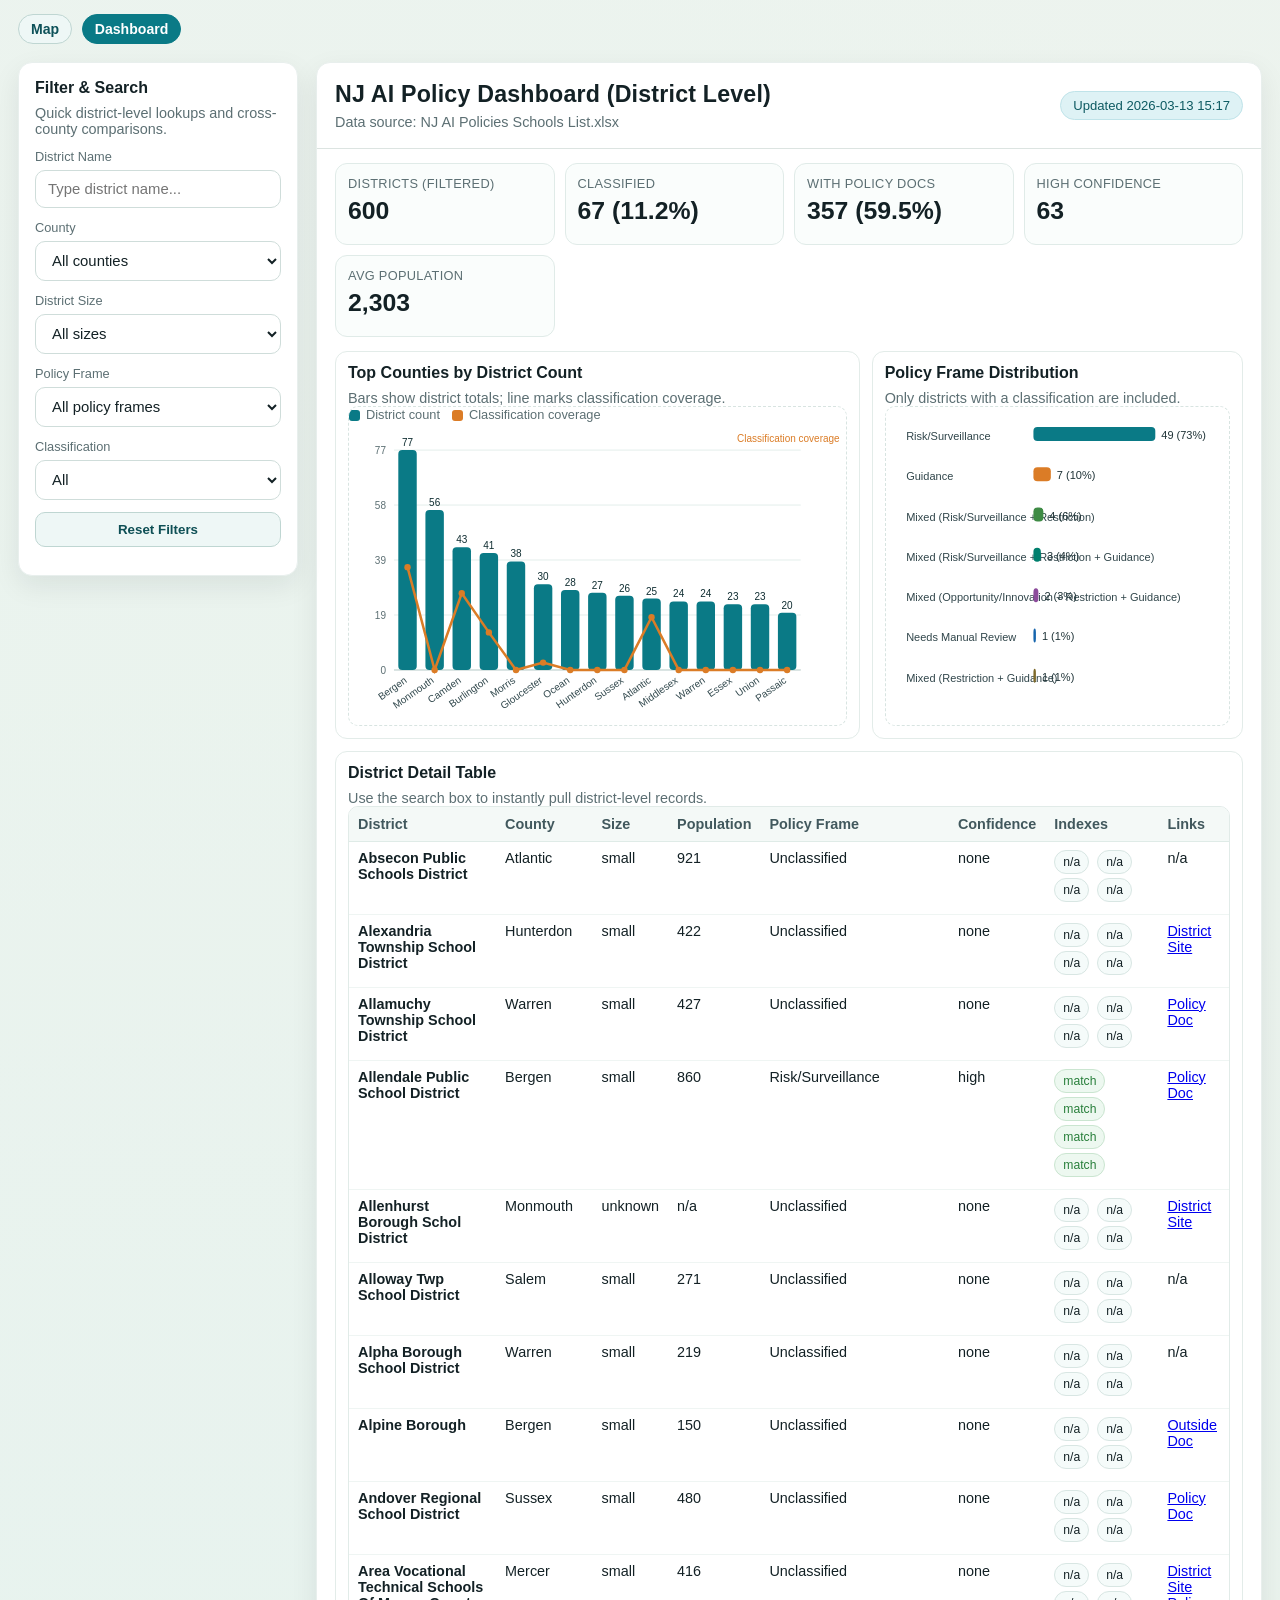
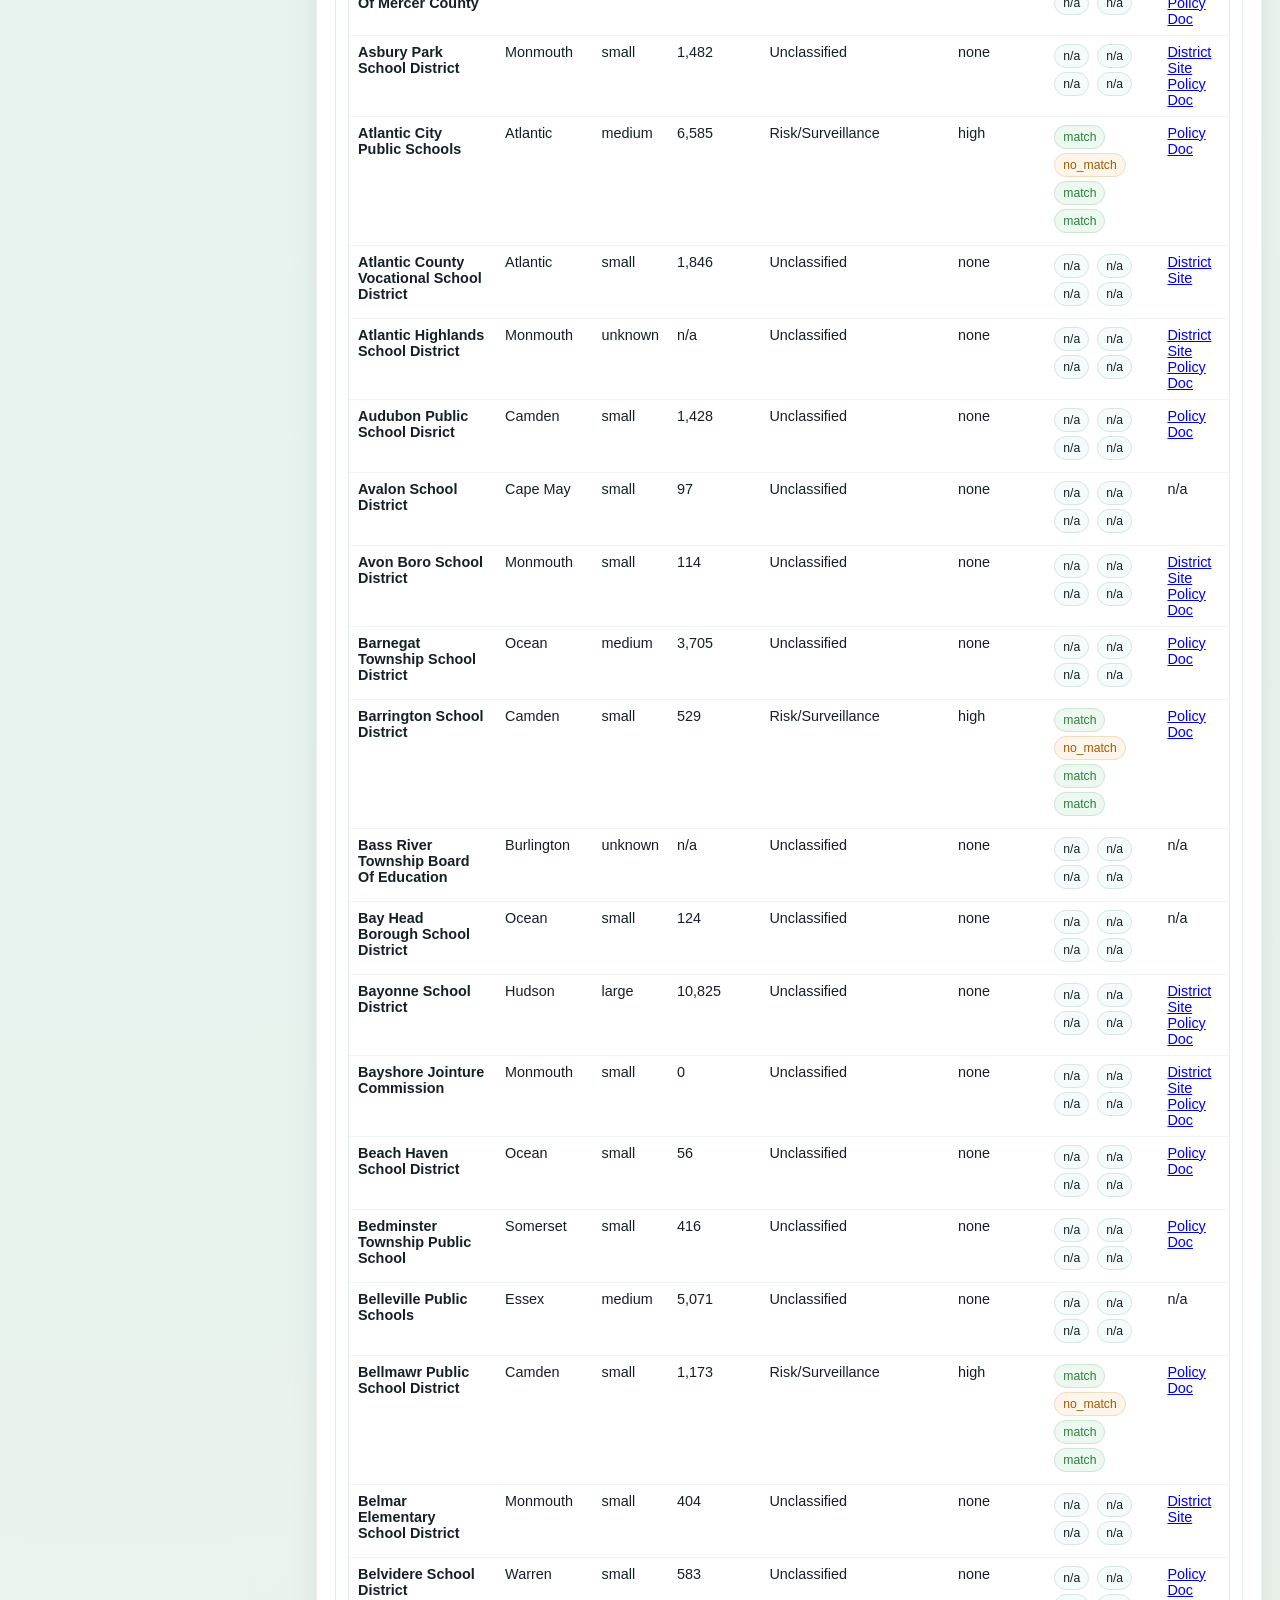
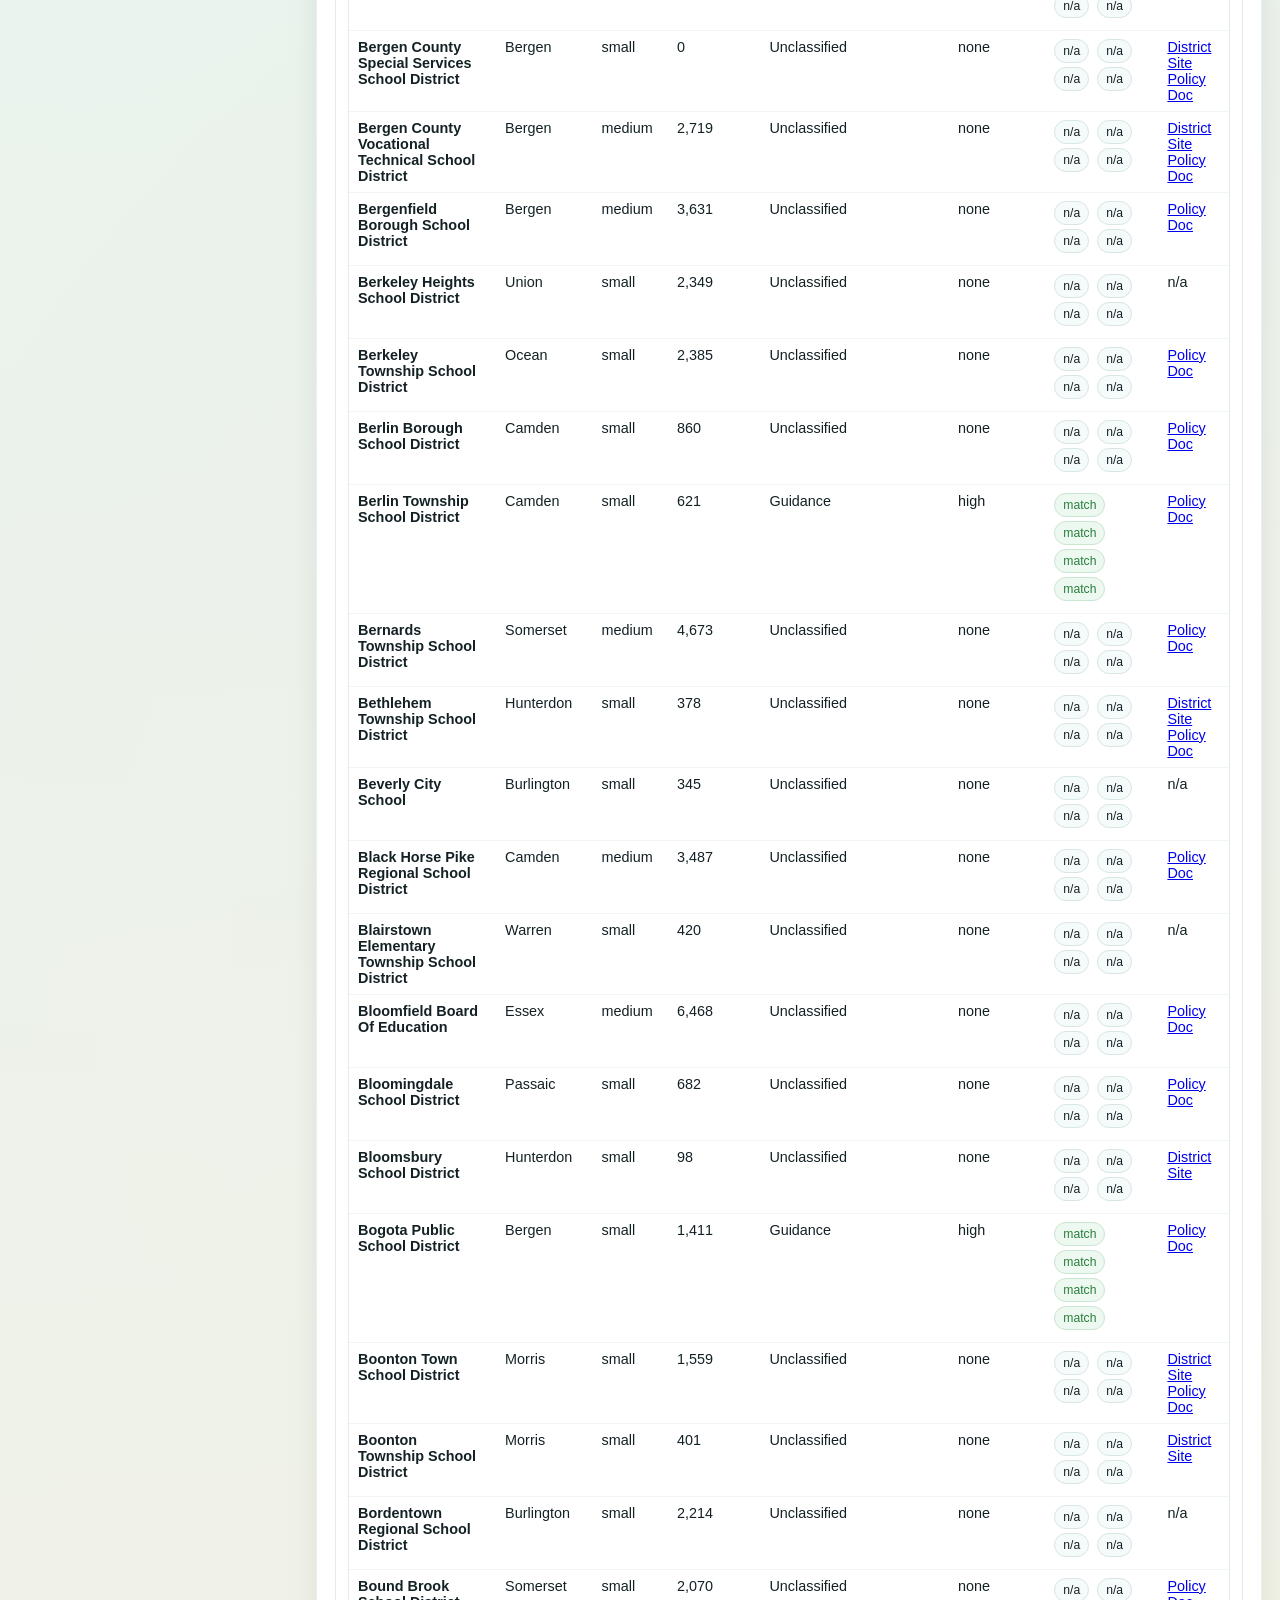
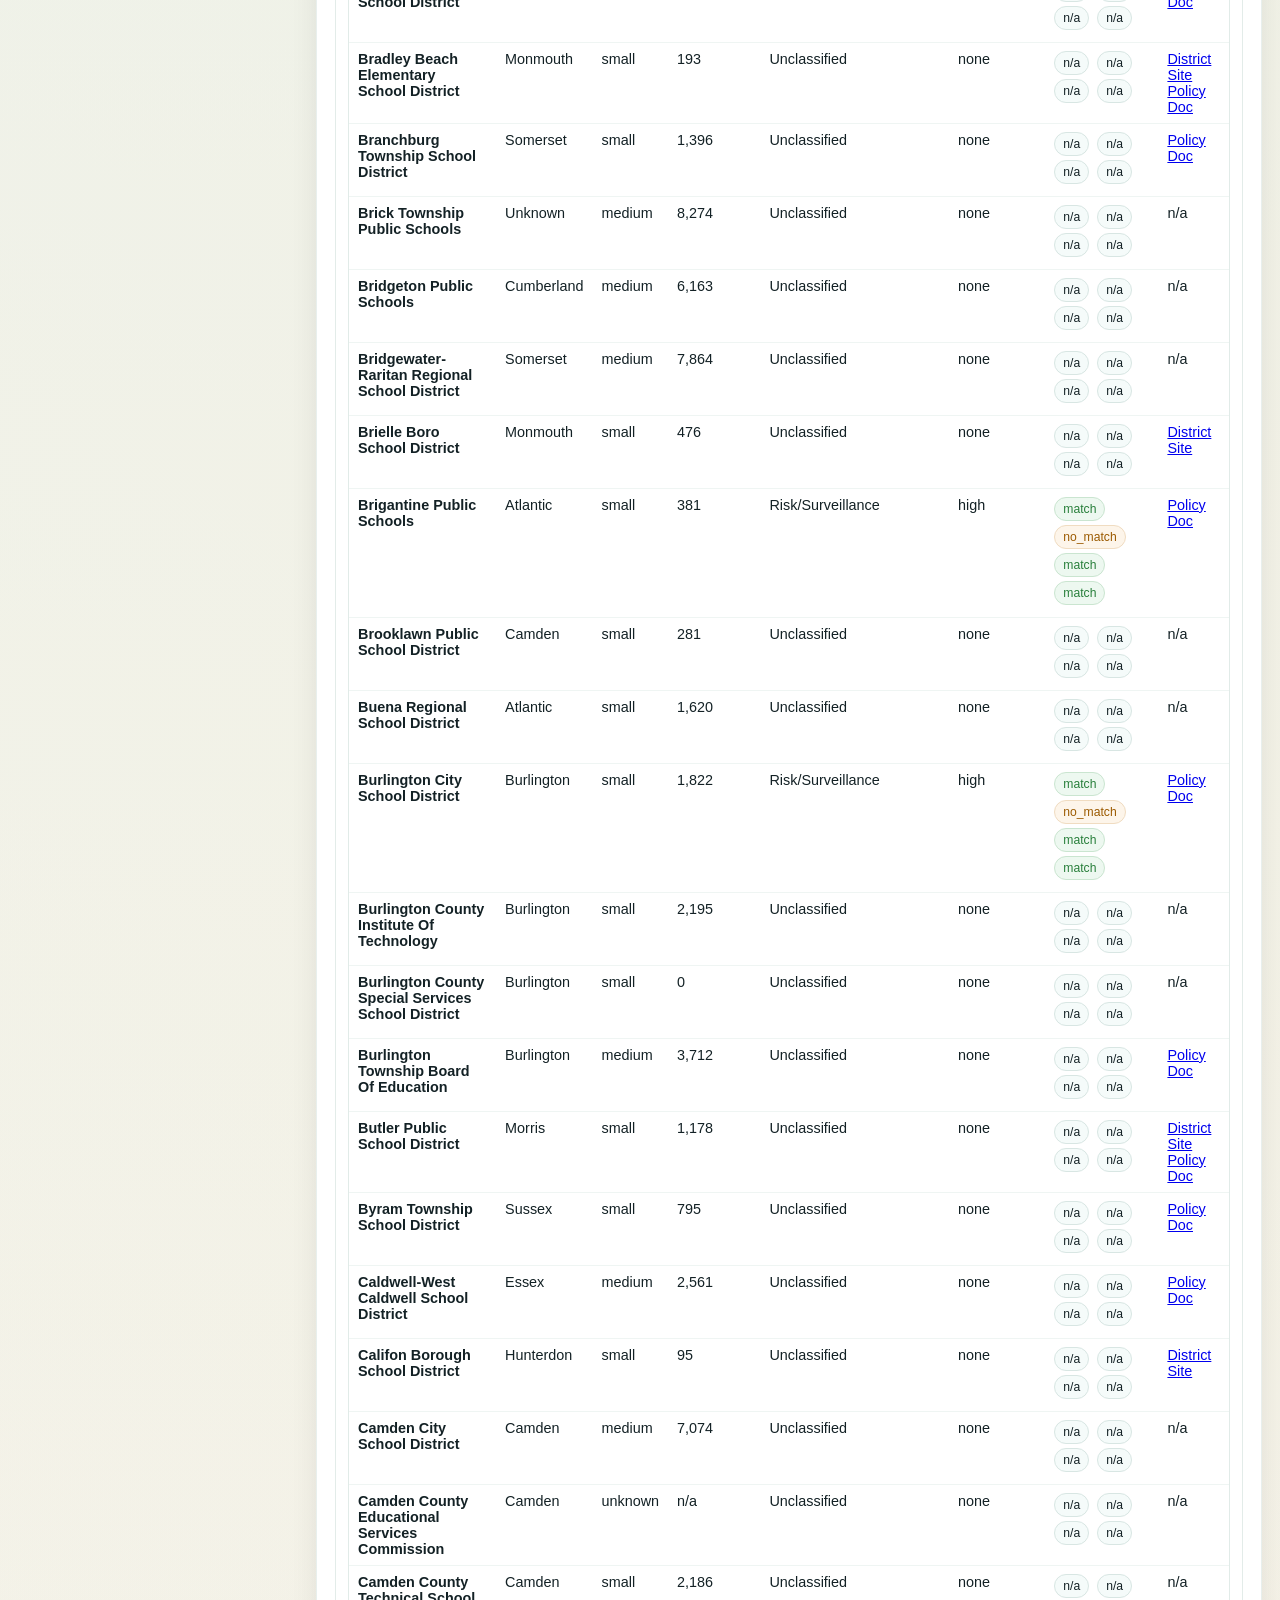
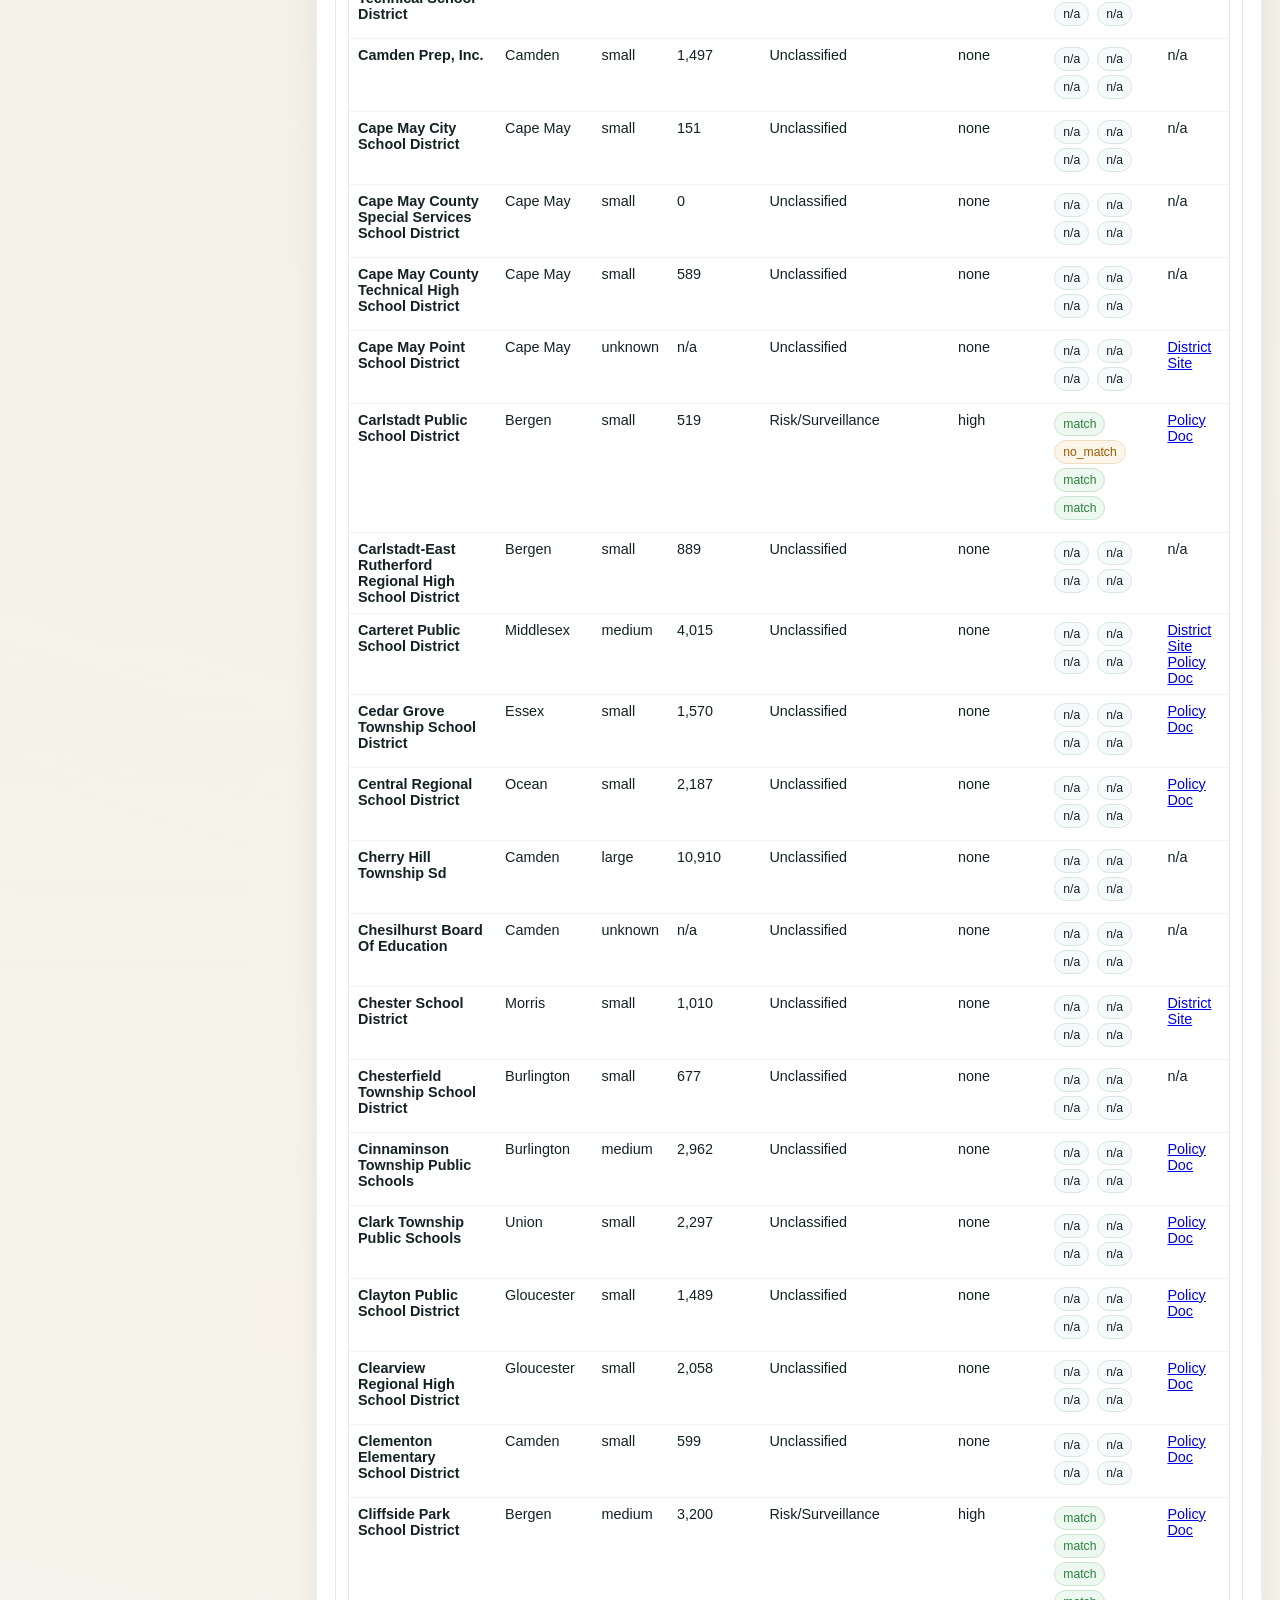
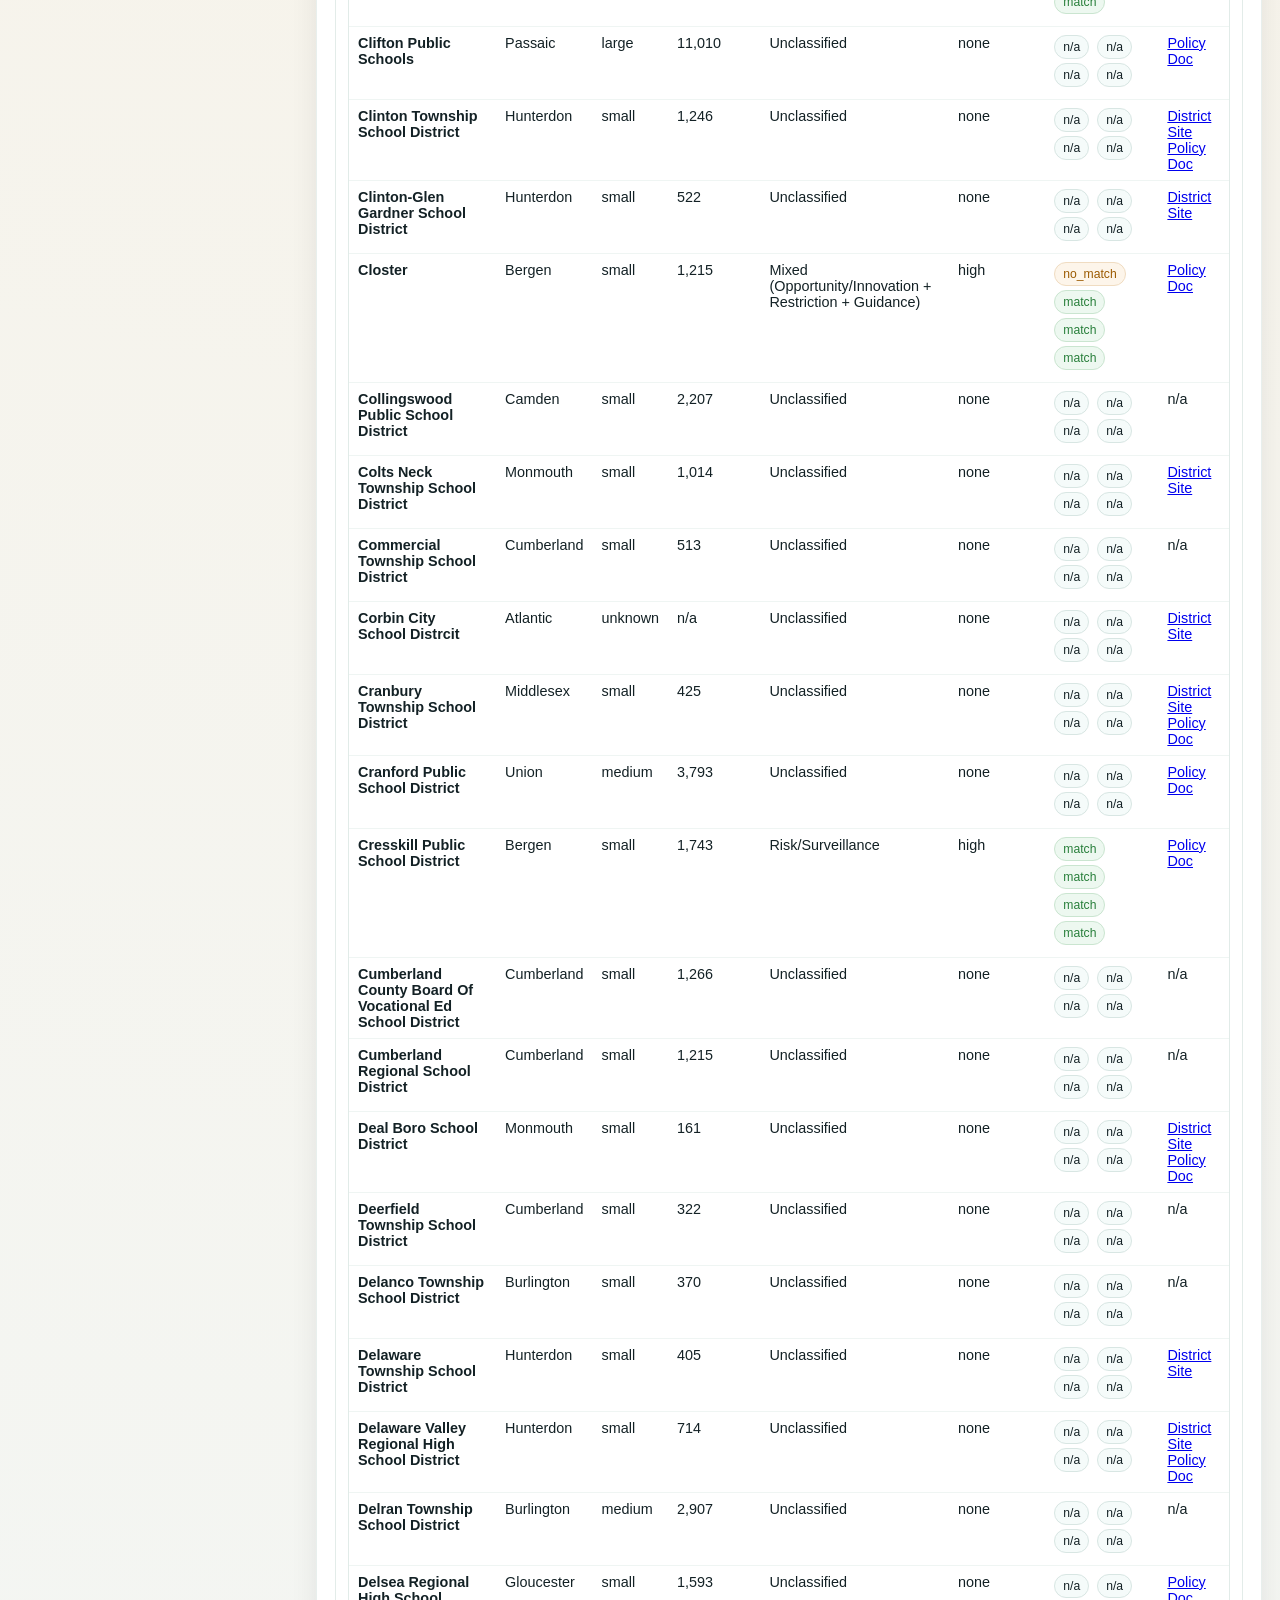
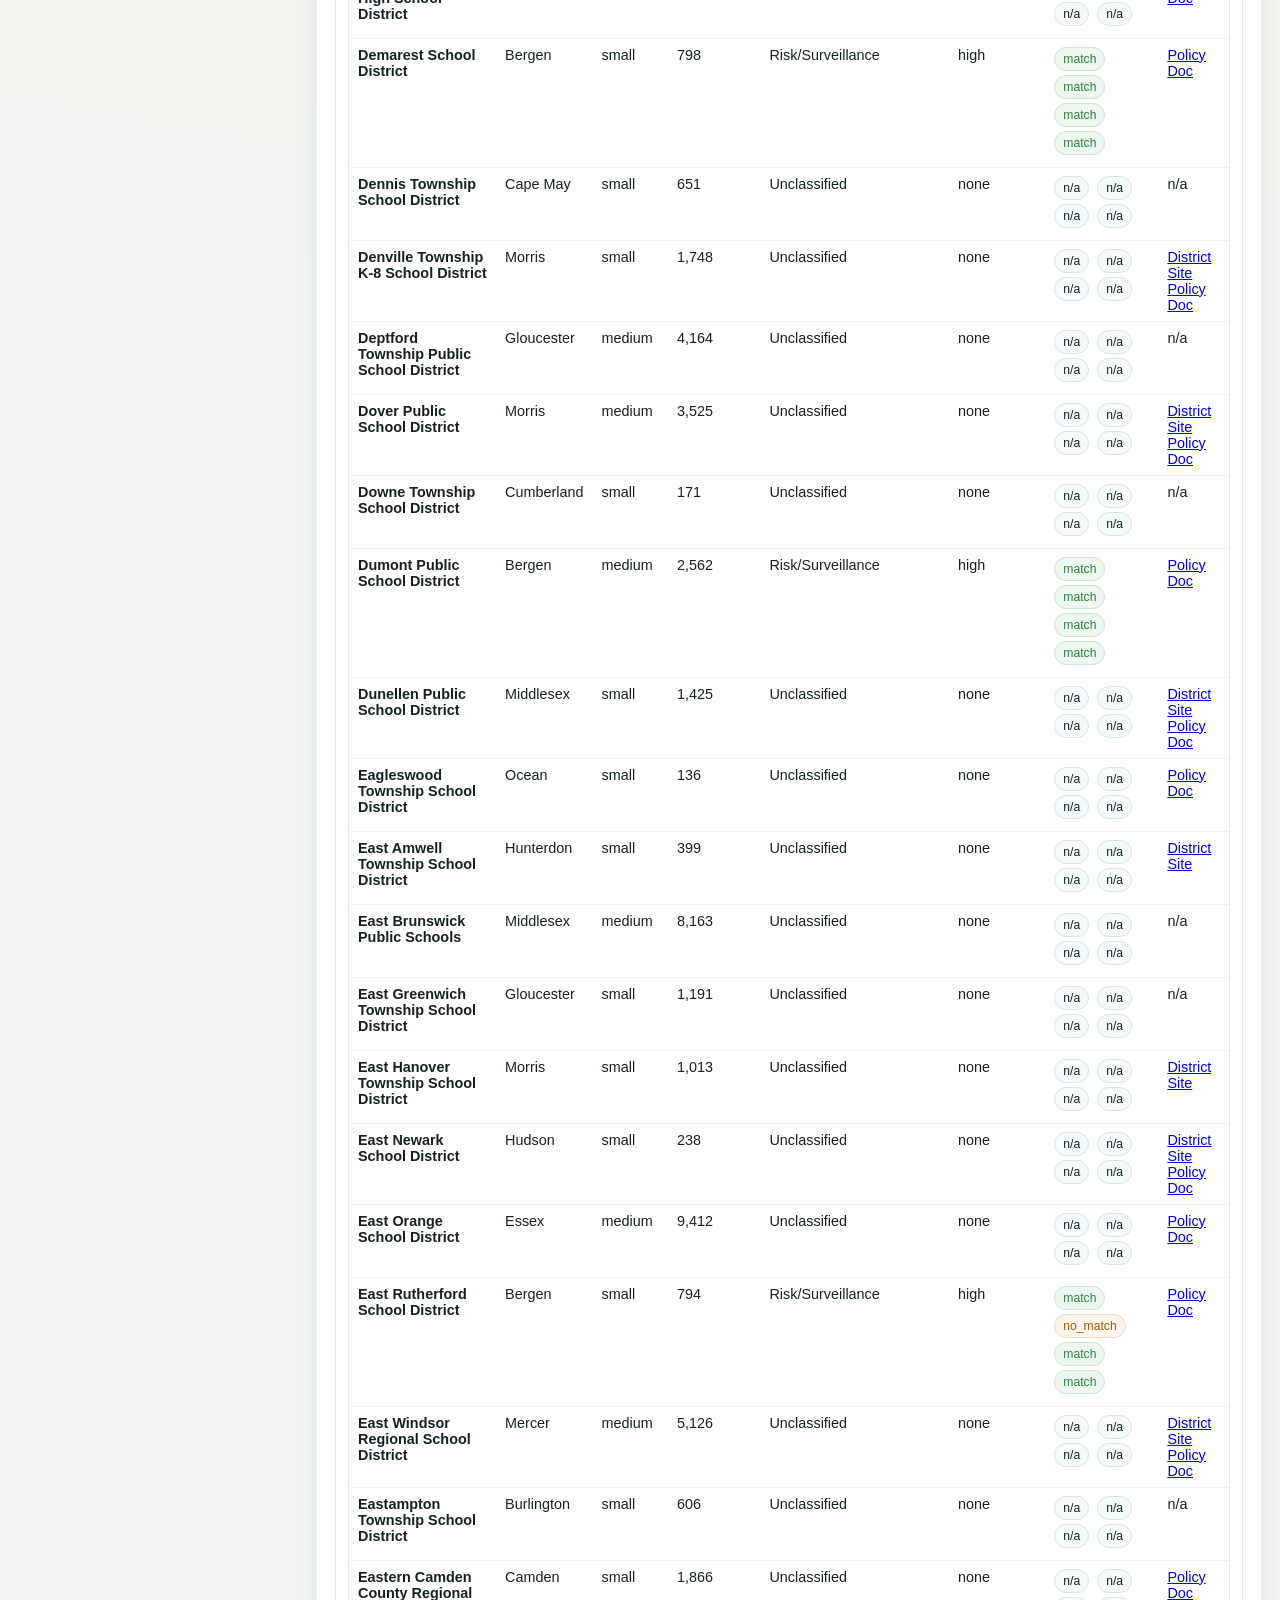
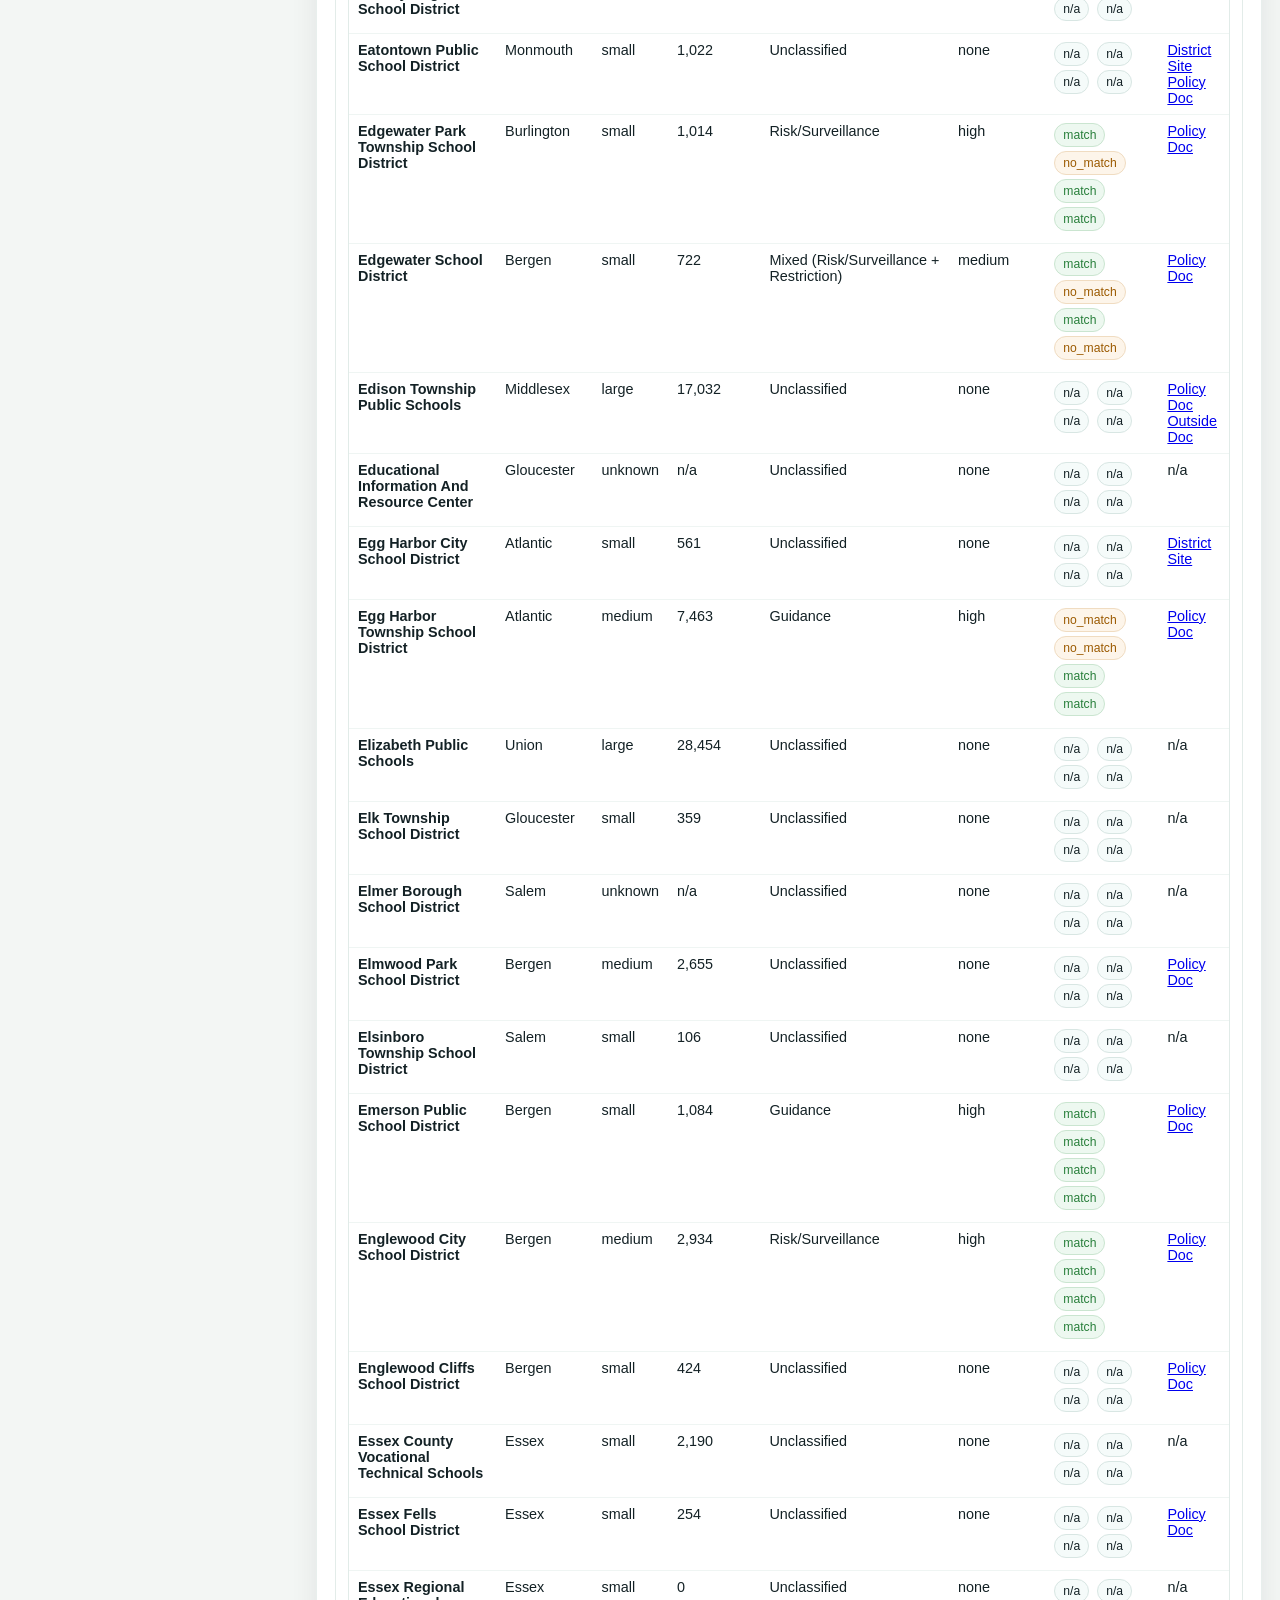
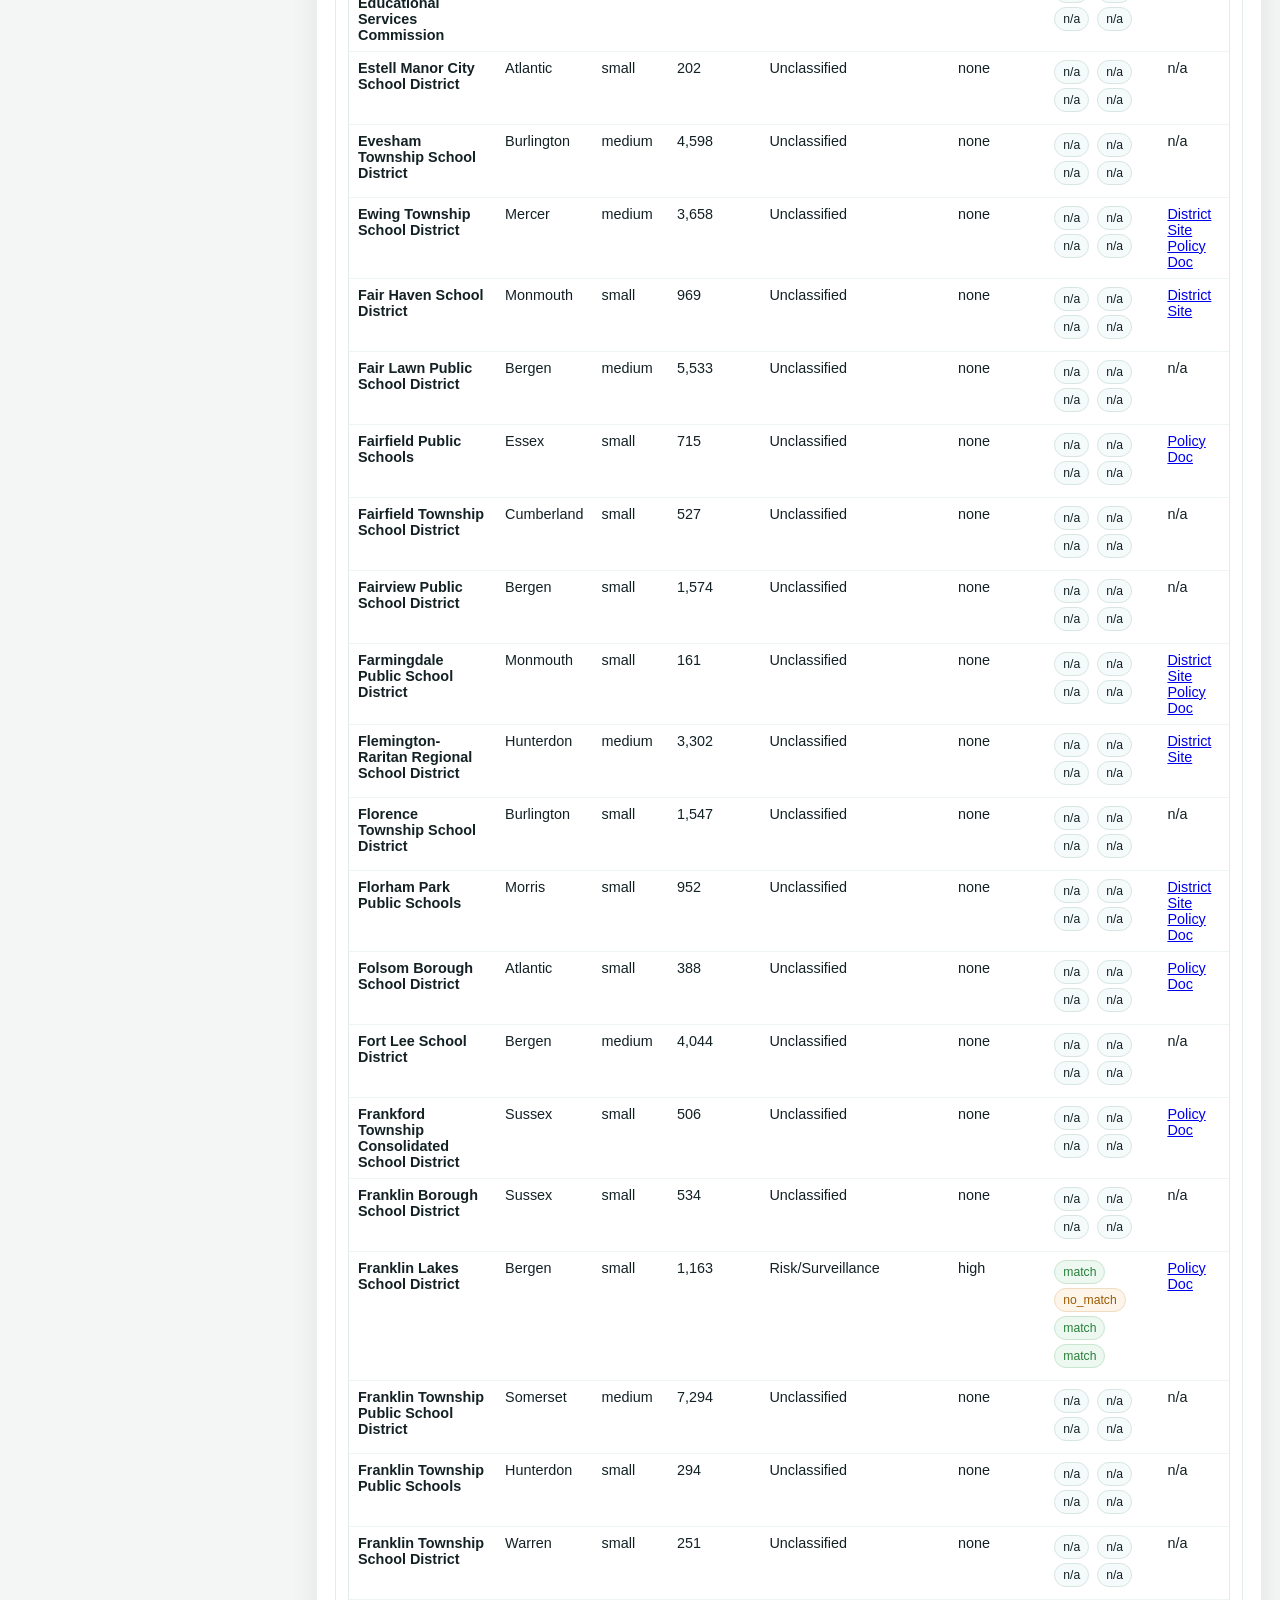
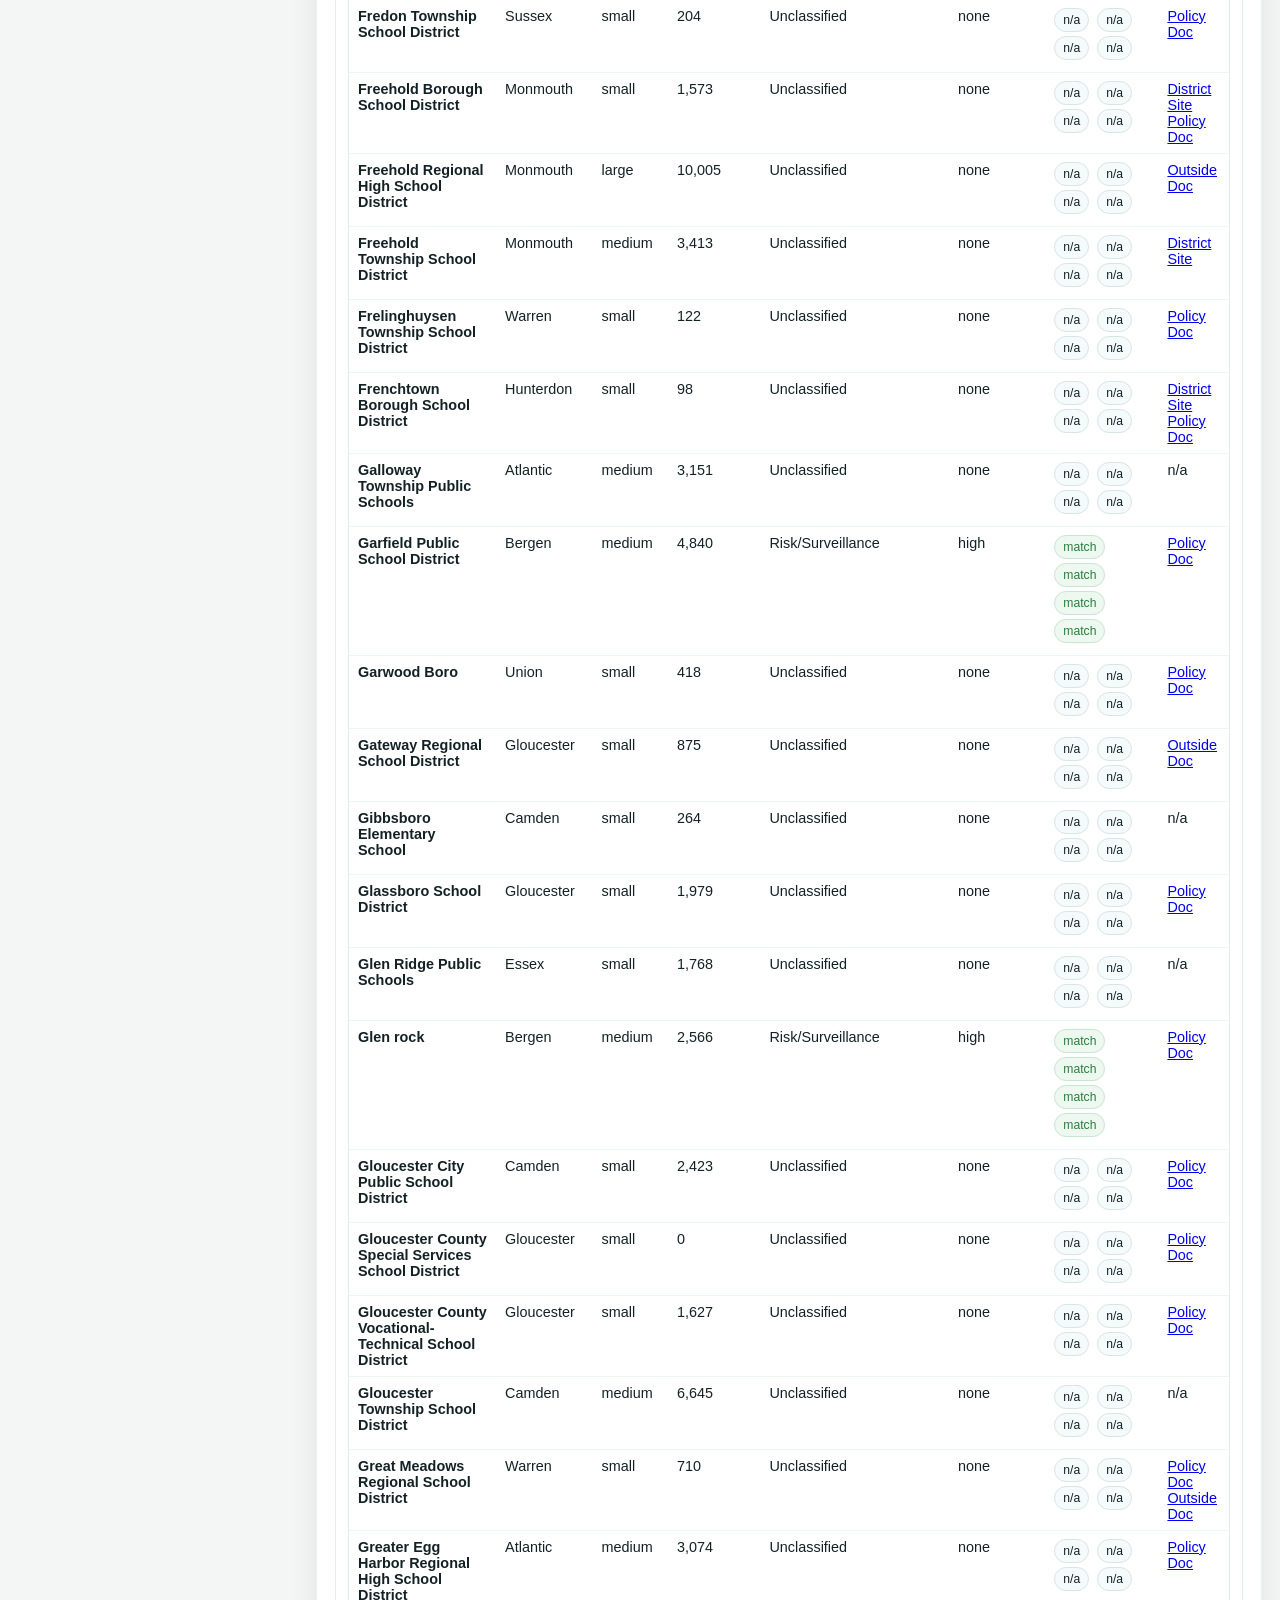
==== commit d4322606: "Fix map/dashboard navigation and refresh policy data" ====
--- a/dashboard/index.html
+++ b/dashboard/index.html
@@ -31,6 +31,35 @@
         var(--bg);
     }
 
+    .site-nav {
+      display: flex;
+      gap: 0.6rem;
+      align-items: center;
+      padding: 14px 18px 0;
+    }
+
+    .site-nav a {
+      display: inline-block;
+      text-decoration: none;
+      color: #0d5159;
+      border: 1px solid #bfd6d2;
+      border-radius: 999px;
+      padding: 6px 12px;
+      background: #eef7f6;
+      font-weight: 600;
+      font-size: 0.88rem;
+    }
+
+    .site-nav a:hover {
+      background: #e4f2f1;
+    }
+
+    .site-nav a.is-active {
+      background: var(--accent);
+      border-color: var(--accent);
+      color: #fff;
+    }
+
     .layout {
       display: grid;
       grid-template-columns: 280px 1fr;
@@ -168,6 +197,10 @@
   </style>
 </head>
 <body>
+  <nav class="site-nav" aria-label="Primary">
+    <a href="../">Map</a>
+    <a href="./" class="is-active" aria-current="page">Dashboard</a>
+  </nav>
   <div class="layout">
     <aside class="panel filters">
       <h2>Filter & Search</h2>
@@ -263,7 +296,7 @@
   </div>
 
   <script>
-    const DASHBOARD_DATA = {"generatedAt": "2026-03-13 15:02", "summary": {"totalDistricts": 600, "classifiedDistricts": 67, "classificationCoverage": 11.2, "districtsWithPolicyDocs": 357, "policyDocCoverage": 59.5, "highConfidenceClassifications": 63, "averagePopulation": 2303.3}, "topCounties": [{"county": "Bergen", "totalDistricts": 77, "classifiedDistricts": 36, "policyDocDistricts": 47, "classificationCoverage": 46.8}, {"county": "Monmouth", "totalDistricts": 56, "classifiedDistricts": 0, "policyDocDistricts": 39, "classificationCoverage": 0.0}, {"county": "Camden", "totalDistricts": 43, "classifiedDistricts": 15, "policyDocDistricts": 33, "classificationCoverage": 34.9}, {"county": "Burlington", "totalDistricts": 41, "classifiedDistricts": 7, "policyDocDistricts": 21, "classificationCoverage": 17.1}, {"county": "Morris", "totalDistricts": 38, "classifiedDistricts": 0, "policyDocDistricts": 28, "classificationCoverage": 0.0}, {"county": "Gloucester", "totalDistricts": 30, "classifiedDistricts": 1, "policyDocDistricts": 15, "classificationCoverage": 3.3}, {"county": "Ocean", "totalDistricts": 28, "classifiedDistricts": 0, "policyDocDistricts": 21, "classificationCoverage": 0.0}, {"county": "Hunterdon", "totalDistricts": 27, "classifiedDistricts": 0, "policyDocDistricts": 12, "classificationCoverage": 0.0}, {"county": "Sussex", "totalDistricts": 26, "classifiedDistricts": 0, "policyDocDistricts": 14, "classificationCoverage": 0.0}, {"county": "Atlantic", "totalDistricts": 25, "classifiedDistricts": 6, "policyDocDistricts": 10, "classificationCoverage": 24.0}, {"county": "Middlesex", "totalDistricts": 24, "classifiedDistricts": 0, "policyDocDistricts": 21, "classificationCoverage": 0.0}, {"county": "Warren", "totalDistricts": 24, "classifiedDistricts": 0, "policyDocDistricts": 11, "classificationCoverage": 0.0}, {"county": "Essex", "totalDistricts": 23, "classifiedDistricts": 0, "policyDocDistricts": 15, "classificationCoverage": 0.0}, {"county": "Union", "totalDistricts": 23, "classifiedDistricts": 0, "policyDocDistricts": 15, "classificationCoverage": 0.0}, {"county": "Passaic", "totalDistricts": 20, "classifiedDistricts": 0, "policyDocDistricts": 15, "classificationCoverage": 0.0}], "frameDistribution": [{"frame": "Risk/Surveillance", "count": 49}, {"frame": "Guidance", "count": 7}, {"frame": "Mixed (Risk/Surveillance + Restriction)", "count": 4}, {"frame": "Mixed (Risk/Surveillance + Restriction + Guidance)", "count": 3}, {"frame": "Mixed (Opportunity/Innovation + Restriction + Guidance)", "count": 2}, {"frame": "Needs Manual Review", "count": 1}, {"frame": "Mixed (Restriction + Guidance)", "count": 1}], "records": [{"id": "10", "district": "Absecon Public Schools District", "county": "Atlantic", "minorityEnrollment": 0.31, "belowPoverty": 0.053, "snap": 0.215, "districtWebsite": null, "policyDoc": "n/a", "outsideDoc": null, "riskIndex": null, "innovationIndex": null, "restrictionIndex": null, "guidanceIndex": null, "policyFrame": "Unclassified", "confidence": "none", "indexEvidence": null, "population": 921.0, "sizeClass": "small", "hasPolicyDoc": false, "hasDistrictWebsite": false, "hasClassification": false}, {"id": "110", "district": "Atlantic City Public Schools", "county": "Atlantic", "minorityEnrollment": 0.84, "belowPoverty": 0.47200000000000003, "snap": 0.356, "districtWebsite": "District Website", "policyDoc": "https://www.straussesmay.com/seportal/Public/DistrictPolicy.aspx?policyid=5701&id=7401ed068aea4a13b65b4618540e9852", "outsideDoc": null, "riskIndex": "match", "innovationIndex": "no_match", "restrictionIndex": "match", "guidanceIndex": "match", "policyFrame": "Risk/Surveillance", "confidence": "high", "indexEvidence": "risk=4, opp=0, rest=3, guid=1, words=523, method=lexical+source_boost", "population": 6585.0, "sizeClass": "medium", "hasPolicyDoc": true, "hasDistrictWebsite": false, "hasClassification": true}, {"id": "120", "district": "Atlantic County Vocational School District", "county": "Atlantic", "minorityEnrollment": null, "belowPoverty": null, "snap": null, "districtWebsite": "http://www.acitech.org", "policyDoc": null, "outsideDoc": null, "riskIndex": null, "innovationIndex": null, "restrictionIndex": null, "guidanceIndex": null, "policyFrame": "Unclassified", "confidence": "none", "indexEvidence": null, "population": 1846.0, "sizeClass": "small", "hasPolicyDoc": false, "hasDistrictWebsite": true, "hasClassification": false}, {"id": "570", "district": "Brigantine Public Schools", "county": "Atlantic", "minorityEnrollment": 0.18, "belowPoverty": 0.113, "snap": 0.261, "districtWebsite": null, "policyDoc": "https://www.straussesmay.com/seportal/Public/DistrictPolicy.aspx?policyid=5701&id=f826311f955c4bf881cb6673554f5c40", "outsideDoc": null, "riskIndex": "match", "innovationIndex": "no_match", "restrictionIndex": "match", "guidanceIndex": "match", "policyFrame": "Risk/Surveillance", "confidence": "high", "indexEvidence": "risk=4, opp=0, rest=3, guid=1, words=526, method=lexical+source_boost", "population": 381.0, "sizeClass": "small", "hasPolicyDoc": true, "hasDistrictWebsite": false, "hasClassification": true}, {"id": "590", "district": "Buena Regional School District", "county": "Atlantic", "minorityEnrollment": 0.35, "belowPoverty": 0.055, "snap": 0.094, "districtWebsite": "buenaschools.org", "policyDoc": "n/a", "outsideDoc": null, "riskIndex": null, "innovationIndex": null, "restrictionIndex": null, "guidanceIndex": null, "policyFrame": "Unclassified", "confidence": "none", "indexEvidence": null, "population": 1620.0, "sizeClass": "small", "hasPolicyDoc": false, "hasDistrictWebsite": false, "hasClassification": false}, {"id": "960", "district": "Corbin City School Distrcit", "county": "Atlantic", "minorityEnrollment": 0.04, "belowPoverty": null, "snap": null, "districtWebsite": "https://sites.google.com/view/corbincitynj/municipal-services/school-board", "policyDoc": "n/a", "outsideDoc": "non-operating school district", "riskIndex": null, "innovationIndex": null, "restrictionIndex": null, "guidanceIndex": null, "policyFrame": "Unclassified", "confidence": "none", "indexEvidence": null, "population": null, "sizeClass": "unknown", "hasPolicyDoc": false, "hasDistrictWebsite": true, "hasClassification": false}, {"id": "1300", "district": "Egg Harbor City School District", "county": "Atlantic", "minorityEnrollment": 0.56, "belowPoverty": 0.236, "snap": 0.548, "districtWebsite": "https://www.ehcs.k12.nj.us/", "policyDoc": "n/a", "outsideDoc": null, "riskIndex": null, "innovationIndex": null, "restrictionIndex": null, "guidanceIndex": null, "policyFrame": "Unclassified", "confidence": "none", "indexEvidence": null, "population": 561.0, "sizeClass": "small", "hasPolicyDoc": false, "hasDistrictWebsite": true, "hasClassification": false}, {"id": "1310", "district": "Egg Harbor Township School District", "county": "Atlantic", "minorityEnrollment": 0.11, "belowPoverty": 0.071, "snap": 0.144, "districtWebsite": null, "policyDoc": "https://www.eht.k12.nj.us/board_of_education/board_policies___regulations", "outsideDoc": null, "riskIndex": "no_match", "innovationIndex": "no_match", "restrictionIndex": "match", "guidanceIndex": "match", "policyFrame": "Guidance", "confidence": "high", "indexEvidence": "risk=0, opp=0, rest=1, guid=2, words=569, method=lexical+source_boost", "population": 7463.0, "sizeClass": "medium", "hasPolicyDoc": true, "hasDistrictWebsite": false, "hasClassification": true}, {"id": "1410", "district": "Estell Manor City School District", "county": "Atlantic", "minorityEnrollment": 0.1, "belowPoverty": 0.0, "snap": 0.027, "districtWebsite": null, "policyDoc": "n/a", "outsideDoc": null, "riskIndex": null, "innovationIndex": null, "restrictionIndex": null, "guidanceIndex": null, "policyFrame": "Unclassified", "confidence": "none", "indexEvidence": null, "population": 202.0, "sizeClass": "small", "hasPolicyDoc": false, "hasDistrictWebsite": false, "hasClassification": false}, {"id": "1540", "district": "Folsom Borough School District", "county": "Atlantic", "minorityEnrollment": 0.14, "belowPoverty": 0.086, "snap": 0.125, "districtWebsite": null, "policyDoc": "https://docs.google.com/file/d/1HKudBXA2uNLoUp8FyYrj3AkLeUxIYOeS/view", "outsideDoc": null, "riskIndex": null, "innovationIndex": null, "restrictionIndex": null, "guidanceIndex": null, "policyFrame": "Unclassified", "confidence": "none", "indexEvidence": null, "population": 388.0, "sizeClass": "small", "hasPolicyDoc": true, "hasDistrictWebsite": false, "hasClassification": false}, {"id": "1690", "district": "Galloway Township Public Schools", "county": "Atlantic", "minorityEnrollment": 0.38, "belowPoverty": 0.086, "snap": 0.245, "districtWebsite": null, "policyDoc": "n/a", "outsideDoc": null, "riskIndex": null, "innovationIndex": null, "restrictionIndex": null, "guidanceIndex": null, "policyFrame": "Unclassified", "confidence": "none", "indexEvidence": null, "population": 3151.0, "sizeClass": "medium", "hasPolicyDoc": false, "hasDistrictWebsite": false, "hasClassification": false}, {"id": "1790", "district": "Greater Egg Harbor Regional High School District", "county": "Atlantic", "minorityEnrollment": 0.37, "belowPoverty": 0.118, "snap": 0.228, "districtWebsite": null, "policyDoc": "https://www.straussesmay.com/seportal/Public/DistrictPolicy.aspx?policyid=2365&id=ad5f471039f745138fa4487d3cb9487e", "outsideDoc": null, "riskIndex": null, "innovationIndex": null, "restrictionIndex": null, "guidanceIndex": null, "policyFrame": "Unclassified", "confidence": "none", "indexEvidence": null, "population": 3074.0, "sizeClass": "medium", "hasPolicyDoc": true, "hasDistrictWebsite": false, "hasClassification": false}, {"id": "1940", "district": "Hamilton Township School District", "county": "Atlantic", "minorityEnrollment": 0.37, "belowPoverty": 0.068, "snap": 0.18, "districtWebsite": null, "policyDoc": "n/a", "outsideDoc": null, "riskIndex": null, "innovationIndex": null, "restrictionIndex": null, "guidanceIndex": null, "policyFrame": "Unclassified", "confidence": "none", "indexEvidence": null, "population": 2892.0, "sizeClass": "medium", "hasPolicyDoc": false, "hasDistrictWebsite": false, "hasClassification": false}, {"id": "1960", "district": "Hammonton School District", "county": "Atlantic", "minorityEnrollment": 0.28, "belowPoverty": 0.123, "snap": 0.215, "districtWebsite": null, "policyDoc": "https://www.straussesmay.com/seportal/Public/DistrictPolicy.aspx?policyid=2365&id=d36a073293bf4912a33cea552fe05421", "outsideDoc": null, "riskIndex": "no_match", "innovationIndex": "match", "restrictionIndex": "match", "guidanceIndex": "match", "policyFrame": "Mixed (Opportunity/Innovation + Restriction + Guidance)", "confidence": "high", "indexEvidence": "risk=0, opp=1, rest=1, guid=1, words=361, method=lexical+source_boost", "population": 3357.0, "sizeClass": "medium", "hasPolicyDoc": true, "hasDistrictWebsite": false, "hasClassification": true}, {"id": "2680", "district": "Linwood City School District", "county": "Atlantic", "minorityEnrollment": 0.17, "belowPoverty": 0.035, "snap": 0.0, "districtWebsite": null, "policyDoc": "https://www.straussesmay.com/seportal/Public/DistrictPolicy.aspx?policyid=2365&id=233d0ce021e04ad5b18073d6bfc33516", "outsideDoc": null, "riskIndex": null, "innovationIndex": null, "restrictionIndex": null, "guidanceIndex": null, "policyFrame": "Unclassified", "confidence": "none", "indexEvidence": null, "population": 838.0, "sizeClass": "small", "hasPolicyDoc": true, "hasDistrictWebsite": false, "hasClassification": false}, {"id": "2780", "district": "Longport Board Of Education", "county": "Atlantic", "minorityEnrollment": 0.02, "belowPoverty": null, "snap": null, "districtWebsite": "http://none", "policyDoc": null, "outsideDoc": null, "riskIndex": null, "innovationIndex": null, "restrictionIndex": null, "guidanceIndex": null, "policyFrame": "Unclassified", "confidence": "none", "indexEvidence": null, "population": null, "sizeClass": "unknown", "hasPolicyDoc": false, "hasDistrictWebsite": true, "hasClassification": false}, {"id": "2910", "district": "Mainland Regional High School District", "county": "Atlantic", "minorityEnrollment": 0.24, "belowPoverty": 0.048, "snap": 0.117, "districtWebsite": null, "policyDoc": "https://www.mainlandregional.net/apps/pages/index.jsp?uREC_ID=1345701&type=d&pREC_ID=1558877", "outsideDoc": null, "riskIndex": null, "innovationIndex": null, "restrictionIndex": null, "guidanceIndex": null, "policyFrame": "Unclassified", "confidence": "none", "indexEvidence": null, "population": 1177.0, "sizeClass": "small", "hasPolicyDoc": true, "hasDistrictWebsite": false, "hasClassification": false}, {"id": "3020", "district": "Margate City School District", "county": "Atlantic", "minorityEnrollment": 0.05, "belowPoverty": 0.076, "snap": 0.0, "districtWebsite": null, "policyDoc": "https://www.straussesmay.com/seportal/Public/DistrictPolicy.aspx?policyid=5701&id=07b8e12d6b544026a56ecee47aabfb42", "outsideDoc": null, "riskIndex": "match", "innovationIndex": "no_match", "restrictionIndex": "match", "guidanceIndex": "match", "policyFrame": "Risk/Surveillance", "confidence": "high", "indexEvidence": "risk=4, opp=0, rest=3, guid=1, words=523, method=lexical+source_boost", "population": 328.0, "sizeClass": "small", "hasPolicyDoc": true, "hasDistrictWebsite": false, "hasClassification": true}, {"id": "3480", "district": "Mullica Township School District", "county": "Atlantic", "minorityEnrollment": 0.15, "belowPoverty": null, "snap": null, "districtWebsite": null, "policyDoc": "n/a", "outsideDoc": null, "riskIndex": null, "innovationIndex": null, "restrictionIndex": null, "guidanceIndex": null, "policyFrame": "Unclassified", "confidence": "none", "indexEvidence": null, "population": 618.0, "sizeClass": "small", "hasPolicyDoc": false, "hasDistrictWebsite": false, "hasClassification": false}, {"id": "3720", "district": "Northfield City School District", "county": "Atlantic", "minorityEnrollment": 0.25, "belowPoverty": 0.048, "snap": 0.017, "districtWebsite": null, "policyDoc": "http://policies.ncs-nj.org/docs/6000s/6142-11-p-artificial-intelligence/", "outsideDoc": null, "riskIndex": "match", "innovationIndex": "match", "restrictionIndex": "match", "guidanceIndex": "match", "policyFrame": "Risk/Surveillance", "confidence": "high", "indexEvidence": "risk=4, opp=2, rest=1, guid=3, words=3279, method=lexical", "population": 961.0, "sizeClass": "small", "hasPolicyDoc": true, "hasDistrictWebsite": false, "hasClassification": true}, {"id": "4180", "district": "Pleasantville Public School District", "county": "Atlantic", "minorityEnrollment": 0.91, "belowPoverty": 0.288, "snap": 0.388, "districtWebsite": null, "policyDoc": "n/a", "outsideDoc": null, "riskIndex": null, "innovationIndex": null, "restrictionIndex": null, "guidanceIndex": null, "policyFrame": "Unclassified", "confidence": "none", "indexEvidence": null, "population": 3852.0, "sizeClass": "medium", "hasPolicyDoc": false, "hasDistrictWebsite": false, "hasClassification": false}, {"id": "4240", "district": "Port Republic School District", "county": "Atlantic", "minorityEnrollment": 0.05, "belowPoverty": null, "snap": null, "districtWebsite": null, "policyDoc": "n/a", "outsideDoc": null, "riskIndex": null, "innovationIndex": null, "restrictionIndex": null, "guidanceIndex": null, "policyFrame": "Unclassified", "confidence": "none", "indexEvidence": null, "population": 115.0, "sizeClass": "small", "hasPolicyDoc": false, "hasDistrictWebsite": false, "hasClassification": false}, {"id": "4800", "district": "Somers Point School District", "county": "Atlantic", "minorityEnrollment": 0.29, "belowPoverty": 0.236, "snap": 0.231, "districtWebsite": null, "policyDoc": "n/a", "outsideDoc": null, "riskIndex": null, "innovationIndex": null, "restrictionIndex": null, "guidanceIndex": null, "policyFrame": "Unclassified", "confidence": "none", "indexEvidence": null, "population": 698.0, "sizeClass": "small", "hasPolicyDoc": false, "hasDistrictWebsite": false, "hasClassification": false}, {"id": "5350", "district": "Ventnor City School District", "county": "Atlantic", "minorityEnrollment": 0.31, "belowPoverty": 0.04, "snap": 0.131, "districtWebsite": null, "policyDoc": "n/a", "outsideDoc": null, "riskIndex": null, "innovationIndex": null, "restrictionIndex": null, "guidanceIndex": null, "policyFrame": "Unclassified", "confidence": "none", "indexEvidence": null, "population": 504.0, "sizeClass": "small", "hasPolicyDoc": false, "hasDistrictWebsite": false, "hasClassification": false}, {"id": "5760", "district": "Weymouth Township School District", "county": "Atlantic", "minorityEnrollment": 0.27, "belowPoverty": null, "snap": null, "districtWebsite": null, "policyDoc": "n/a", "outsideDoc": null, "riskIndex": null, "innovationIndex": null, "restrictionIndex": null, "guidanceIndex": null, "policyFrame": "Unclassified", "confidence": "none", "indexEvidence": null, "population": 183.0, "sizeClass": "small", "hasPolicyDoc": false, "hasDistrictWebsite": false, "hasClassification": false}, {"id": "0040", "district": "Allendale Public School District", "county": "Bergen", "minorityEnrollment": 0.24, "belowPoverty": 0.0, "snap": 0.0, "districtWebsite": null, "policyDoc": "https://www.straussesmay.com/seportal/Public/DistrictPolicy.aspx?policyid=2365&id=96966492b9c440708342fab45bea3a45", "outsideDoc": null, "riskIndex": "match", "innovationIndex": "match", "restrictionIndex": "match", "guidanceIndex": "match", "policyFrame": "Risk/Surveillance", "confidence": "high", "indexEvidence": "risk=6, opp=1, rest=2, guid=2, words=950, method=lexical+source_boost", "population": 860.0, "sizeClass": "small", "hasPolicyDoc": true, "hasDistrictWebsite": false, "hasClassification": true}, {"id": "0080", "district": "Alpine Borough", "county": "Bergen", "minorityEnrollment": 0.39, "belowPoverty": null, "snap": null, "districtWebsite": null, "policyDoc": "n/a", "outsideDoc": "https://docs.google.com/document/d/1twLPcnyALW0AAaqT8U1XB4yDuvUOihNah2k7zviRJlU/edit?tab=t.0", "riskIndex": null, "innovationIndex": null, "restrictionIndex": null, "guidanceIndex": null, "policyFrame": "Unclassified", "confidence": "none", "indexEvidence": null, "population": 150.0, "sizeClass": "small", "hasPolicyDoc": false, "hasDistrictWebsite": false, "hasClassification": false}, {"id": "0285", "district": "Bergen County Special Services School District", "county": "Bergen", "minorityEnrollment": null, "belowPoverty": null, "snap": null, "districtWebsite": "http://bcss.bergen.org", "policyDoc": "https://www.straussesmay.com/seportal/Public/DistrictPolicy.aspx?policyid=5701&id=c3d786587a2d4210afa45ab6ca7fce7e", "outsideDoc": null, "riskIndex": null, "innovationIndex": null, "restrictionIndex": null, "guidanceIndex": null, "policyFrame": "Unclassified", "confidence": "none", "indexEvidence": null, "population": 0.0, "sizeClass": "small", "hasPolicyDoc": true, "hasDistrictWebsite": true, "hasClassification": false}, {"id": "0290", "district": "Bergen County Vocational Technical School District", "county": "Bergen", "minorityEnrollment": null, "belowPoverty": null, "snap": null, "districtWebsite": "http://bcts.bergen.org", "policyDoc": "https://www.straussesmay.com/seportal/Public/DistrictPolicy.aspx?policyid=5701&id=54cbd10ea7ad4e20b3f49089d28d1232", "outsideDoc": null, "riskIndex": null, "innovationIndex": null, "restrictionIndex": null, "guidanceIndex": null, "policyFrame": "Unclassified", "confidence": "none", "indexEvidence": null, "population": 2719.0, "sizeClass": "medium", "hasPolicyDoc": true, "hasDistrictWebsite": true, "hasClassification": false}, {"id": "0300", "district": "Bergenfield Borough School District", "county": "Bergen", "minorityEnrollment": 0.67, "belowPoverty": 0.104, "snap": 0.07, "districtWebsite": null, "policyDoc": "https://www.straussesmay.com/seportal/Public/DistrictPolicy.aspx?policyid=2365&id=aedc70d816fc4710bf7ed687fd56a0ce", "outsideDoc": null, "riskIndex": null, "innovationIndex": null, "restrictionIndex": null, "guidanceIndex": null, "policyFrame": "Unclassified", "confidence": "none", "indexEvidence": null, "population": 3631.0, "sizeClass": "medium", "hasPolicyDoc": true, "hasDistrictWebsite": false, "hasClassification": false}, {"id": "0440", "district": "Bogota Public School District", "county": "Bergen", "minorityEnrollment": 0.69, "belowPoverty": 0.0, "snap": 0.041, "districtWebsite": null, "policyDoc": "https://www.straussesmay.com/seportal/Public/DistrictPolicy.aspx?policyid=2365&id=449f3bfda433413eb4a1f0e10cefb61b", "outsideDoc": null, "riskIndex": "match", "innovationIndex": "match", "restrictionIndex": "match", "guidanceIndex": "match", "policyFrame": "Guidance", "confidence": "high", "indexEvidence": "risk=1, opp=1, rest=1, guid=2, words=529, method=lexical+source_boost", "population": 1411.0, "sizeClass": "small", "hasPolicyDoc": true, "hasDistrictWebsite": false, "hasClassification": true}, {"id": "0740", "district": "Carlstadt Public School District", "county": "Bergen", "minorityEnrollment": 0.33, "belowPoverty": null, "snap": null, "districtWebsite": null, "policyDoc": "https://www.straussesmay.com/seportal/Public/DistrictPolicy.aspx?policyid=5701&id=d5ea2cd424c34a2e93cdf65d0f6c15e9", "outsideDoc": null, "riskIndex": "match", "innovationIndex": "no_match", "restrictionIndex": "match", "guidanceIndex": "match", "policyFrame": "Risk/Surveillance", "confidence": "high", "indexEvidence": "risk=4, opp=0, rest=3, guid=1, words=531, method=lexical+source_boost", "population": 519.0, "sizeClass": "small", "hasPolicyDoc": true, "hasDistrictWebsite": false, "hasClassification": true}, {"id": "0745", "district": "Carlstadt-East Rutherford Regional High School District", "county": "Bergen", "minorityEnrollment": 0.43, "belowPoverty": 0.256, "snap": 0.397, "districtWebsite": null, "policyDoc": "n/a", "outsideDoc": null, "riskIndex": null, "innovationIndex": null, "restrictionIndex": null, "guidanceIndex": null, "policyFrame": "Unclassified", "confidence": "none", "indexEvidence": null, "population": 889.0, "sizeClass": "small", "hasPolicyDoc": false, "hasDistrictWebsite": false, "hasClassification": false}, {"id": "0890", "district": "Cliffside Park School District", "county": "Bergen", "minorityEnrollment": 0.58, "belowPoverty": 0.182, "snap": 0.133, "districtWebsite": null, "policyDoc": "https://www.straussesmay.com/seportal/Public/DistrictPolicy.aspx?policyid=2365&id=04af9d2bb35b4bca9dee873ac8174dc4", "outsideDoc": null, "riskIndex": "match", "innovationIndex": "match", "restrictionIndex": "match", "guidanceIndex": "match", "policyFrame": "Risk/Surveillance", "confidence": "high", "indexEvidence": "risk=7, opp=1, rest=2, guid=4, words=1002, method=lexical+source_boost", "population": 3200.0, "sizeClass": "medium", "hasPolicyDoc": true, "hasDistrictWebsite": false, "hasClassification": true}, {"id": "0930", "district": "Closter", "county": "Bergen", "minorityEnrollment": 0.55, "belowPoverty": 0.131, "snap": 0.106, "districtWebsite": null, "policyDoc": "https://www.closterschools.org/accnt_390190/site_390191/Documents/October-8-2024-Appendix-B-Policy-Guide-2365.pdf", "outsideDoc": null, "riskIndex": "no_match", "innovationIndex": "match", "restrictionIndex": "match", "guidanceIndex": "match", "policyFrame": "Mixed (Opportunity/Innovation + Restriction + Guidance)", "confidence": "high", "indexEvidence": "risk=0, opp=1, rest=1, guid=1, words=1949, method=lexical+source_boost", "population": 1215.0, "sizeClass": "small", "hasPolicyDoc": true, "hasDistrictWebsite": false, "hasClassification": true}, {"id": "0990", "district": "Cresskill Public School District", "county": "Bergen", "minorityEnrollment": 0.42, "belowPoverty": 0.011, "snap": 0.013, "districtWebsite": null, "policyDoc": "https://www.straussesmay.com/seportal/Public/DistrictPolicy.aspx?policyid=2365&id=8ac9a727ea4c4b28a746cd9d51e5c25e", "outsideDoc": null, "riskIndex": "match", "innovationIndex": "match", "restrictionIndex": "match", "guidanceIndex": "match", "policyFrame": "Risk/Surveillance", "confidence": "high", "indexEvidence": "risk=12, opp=4, rest=2, guid=2, words=1316, method=lexical+source_boost", "population": 1743.0, "sizeClass": "small", "hasPolicyDoc": true, "hasDistrictWebsite": false, "hasClassification": true}, {"id": "1070", "district": "Demarest School District", "county": "Bergen", "minorityEnrollment": 0.33, "belowPoverty": 0.0, "snap": 0.0, "districtWebsite": null, "policyDoc": "https://www.straussesmay.com/seportal/Public/DistrictPolicy.aspx?policyid=2365&id=7bb5308be8e34a51ba72f01ae40696d1", "outsideDoc": null, "riskIndex": "match", "innovationIndex": "match", "restrictionIndex": "match", "guidanceIndex": "match", "policyFrame": "Risk/Surveillance", "confidence": "high", "indexEvidence": "risk=6, opp=1, rest=2, guid=3, words=973, method=lexical+source_boost", "population": 798.0, "sizeClass": "small", "hasPolicyDoc": true, "hasDistrictWebsite": false, "hasClassification": true}, {"id": "1130", "district": "Dumont Public School District", "county": "Bergen", "minorityEnrollment": 0.48, "belowPoverty": 0.061, "snap": 0.048, "districtWebsite": null, "policyDoc": "https://www.straussesmay.com/seportal/Public/DistrictPolicy.aspx?policyid=2365&id=77ca0b4c3910438786486e552438cb1f", "outsideDoc": null, "riskIndex": "match", "innovationIndex": "match", "restrictionIndex": "match", "guidanceIndex": "match", "policyFrame": "Risk/Surveillance", "confidence": "high", "indexEvidence": "risk=5, opp=1, rest=2, guid=3, words=853, method=lexical+source_boost", "population": 2562.0, "sizeClass": "medium", "hasPolicyDoc": true, "hasDistrictWebsite": false, "hasClassification": true}, {"id": "1230", "district": "East Rutherford School District", "county": "Bergen", "minorityEnrollment": 0.5, "belowPoverty": 0.0, "snap": 0.068, "districtWebsite": null, "policyDoc": "https://www.straussesmay.com/seportal/Public/DistrictPolicy.aspx?policyid=5701&id=8123269e120b4bd38bfd33f99750a769", "outsideDoc": null, "riskIndex": "match", "innovationIndex": "no_match", "restrictionIndex": "match", "guidanceIndex": "match", "policyFrame": "Risk/Surveillance", "confidence": "high", "indexEvidence": "risk=4, opp=0, rest=3, guid=1, words=530, method=lexical+source_boost", "population": 794.0, "sizeClass": "small", "hasPolicyDoc": true, "hasDistrictWebsite": false, "hasClassification": true}, {"id": "1270", "district": "Edgewater School District", "county": "Bergen", "minorityEnrollment": 0.67, "belowPoverty": 0.037, "snap": 0.0, "districtWebsite": null, "policyDoc": "https://drive.google.com/file/d/17ysObMdlNn_v9hiDptkLlkM7odBsf_RY/view", "outsideDoc": null, "riskIndex": "match", "innovationIndex": "no_match", "restrictionIndex": "match", "guidanceIndex": "no_match", "policyFrame": "Mixed (Risk/Surveillance + Restriction)", "confidence": "medium", "indexEvidence": "risk=1, opp=0, rest=1, guid=0, words=1127, method=heuristic_5701", "population": 722.0, "sizeClass": "small", "hasPolicyDoc": true, "hasDistrictWebsite": false, "hasClassification": true}, {"id": "1345", "district": "Elmwood Park School District", "county": "Bergen", "minorityEnrollment": 0.5, "belowPoverty": 0.086, "snap": 0.109, "districtWebsite": null, "policyDoc": "https://www.straussesmay.com/seportal/Public/DistrictPolicy.aspx?policyid=2365&id=32b39a43d10143cc9b9a54a5e2dd638c", "outsideDoc": null, "riskIndex": null, "innovationIndex": null, "restrictionIndex": null, "guidanceIndex": null, "policyFrame": "Unclassified", "confidence": "none", "indexEvidence": null, "population": 2655.0, "sizeClass": "medium", "hasPolicyDoc": true, "hasDistrictWebsite": false, "hasClassification": false}, {"id": "1360", "district": "Emerson Public School District", "county": "Bergen", "minorityEnrollment": 0.22, "belowPoverty": 0.07, "snap": 0.0, "districtWebsite": null, "policyDoc": "https://www.straussesmay.com/seportal/Public/DistrictPolicy.aspx?policyid=2365&id=e3ebe9c286f348cf97c0ef330cd626cd", "outsideDoc": null, "riskIndex": "match", "innovationIndex": "match", "restrictionIndex": "match", "guidanceIndex": "match", "policyFrame": "Guidance", "confidence": "high", "indexEvidence": "risk=1, opp=1, rest=1, guid=2, words=433, method=lexical+source_boost", "population": 1084.0, "sizeClass": "small", "hasPolicyDoc": true, "hasDistrictWebsite": false, "hasClassification": true}, {"id": "1380", "district": "Englewood Cliffs School District", "county": "Bergen", "minorityEnrollment": 0.59, "belowPoverty": 0.0, "snap": 0.0, "districtWebsite": null, "policyDoc": "https://www.straussesmay.com/seportal/Public/DistrictPolicy.aspx?policyid=2365&id=1ff00acbe1d24fbb83f1b21f48bd1384", "outsideDoc": null, "riskIndex": null, "innovationIndex": null, "restrictionIndex": null, "guidanceIndex": null, "policyFrame": "Unclassified", "confidence": "none", "indexEvidence": null, "population": 424.0, "sizeClass": "small", "hasPolicyDoc": true, "hasDistrictWebsite": false, "hasClassification": false}, {"id": "1370", "district": "Englewood City School District", "county": "Bergen", "minorityEnrollment": 0.7, "belowPoverty": 0.233, "snap": 0.316, "districtWebsite": "District Website", "policyDoc": "https://www.straussesmay.com/seportal/Public/DistrictPolicy.aspx?policyid=2365&id=1ff00acbe1d24fbb83f1b21f48bd1384", "outsideDoc": null, "riskIndex": "match", "innovationIndex": "match", "restrictionIndex": "match", "guidanceIndex": "match", "policyFrame": "Risk/Surveillance", "confidence": "high", "indexEvidence": "risk=7, opp=1, rest=2, guid=3, words=970, method=lexical+source_boost", "population": 2934.0, "sizeClass": "medium", "hasPolicyDoc": true, "hasDistrictWebsite": false, "hasClassification": true}, {"id": "1450", "district": "Fair Lawn Public School District", "county": "Bergen", "minorityEnrollment": 0.32, "belowPoverty": 0.063, "snap": 0.057, "districtWebsite": null, "policyDoc": "n/a", "outsideDoc": null, "riskIndex": null, "innovationIndex": null, "restrictionIndex": null, "guidanceIndex": null, "policyFrame": "Unclassified", "confidence": "none", "indexEvidence": null, "population": 5533.0, "sizeClass": "medium", "hasPolicyDoc": false, "hasDistrictWebsite": false, "hasClassification": false}, {"id": "1470", "district": "Fairview Public School District", "county": "Bergen", "minorityEnrollment": 0.67, "belowPoverty": 0.473, "snap": 0.15, "districtWebsite": null, "policyDoc": "n/a", "outsideDoc": null, "riskIndex": null, "innovationIndex": null, "restrictionIndex": null, "guidanceIndex": null, "policyFrame": "Unclassified", "confidence": "none", "indexEvidence": null, "population": 1574.0, "sizeClass": "small", "hasPolicyDoc": false, "hasDistrictWebsite": false, "hasClassification": false}, {"id": "1550", "district": "Fort Lee School District", "county": "Bergen", "minorityEnrollment": 0.62, "belowPoverty": 0.091, "snap": 0.017, "districtWebsite": null, "policyDoc": "n/a", "outsideDoc": null, "riskIndex": null, "innovationIndex": null, "restrictionIndex": null, "guidanceIndex": null, "policyFrame": "Unclassified", "confidence": "none", "indexEvidence": null, "population": 4044.0, "sizeClass": "medium", "hasPolicyDoc": false, "hasDistrictWebsite": false, "hasClassification": false}, {"id": "1580", "district": "Franklin Lakes School District", "county": "Bergen", "minorityEnrollment": 0.22, "belowPoverty": 0.011, "snap": 0.049, "districtWebsite": null, "policyDoc": "https://www.straussesmay.com/seportal/Public/DistrictPolicy.aspx?policyid=5701&id=4362b74cff024250b10b70249c9d34f9", "outsideDoc": null, "riskIndex": "match", "innovationIndex": "no_match", "restrictionIndex": "match", "guidanceIndex": "match", "policyFrame": "Risk/Surveillance", "confidence": "high", "indexEvidence": "risk=5, opp=0, rest=3, guid=1, words=523, method=lexical+source_boost", "population": 1163.0, "sizeClass": "small", "hasPolicyDoc": true, "hasDistrictWebsite": false, "hasClassification": true}, {"id": "1700", "district": "Garfield Public School District", "county": "Bergen", "minorityEnrollment": 0.49, "belowPoverty": 0.236, "snap": 0.189, "districtWebsite": null, "policyDoc": "https://www.straussesmay.com/seportal/Public/DistrictPolicy.aspx?policyid=2365&id=4e3779a5718e46068e2280621741d99d", "outsideDoc": null, "riskIndex": "match", "innovationIndex": "match", "restrictionIndex": "match", "guidanceIndex": "match", "policyFrame": "Risk/Surveillance", "confidence": "high", "indexEvidence": "risk=7, opp=1, rest=2, guid=3, words=961, method=lexical+source_boost", "population": 4840.0, "sizeClass": "medium", "hasPolicyDoc": true, "hasDistrictWebsite": false, "hasClassification": true}, {"id": "1760", "district": "Glen rock", "county": "Bergen", "minorityEnrollment": 0.24, "belowPoverty": 0.008, "snap": 0.006, "districtWebsite": null, "policyDoc": "https://www.straussesmay.com/seportal/Public/DistrictPolicy.aspx?policyid=2365&id=02bc91df7e2b440a90c444f013a0ab9d", "outsideDoc": null, "riskIndex": "match", "innovationIndex": "match", "restrictionIndex": "match", "guidanceIndex": "match", "policyFrame": "Risk/Surveillance", "confidence": "high", "indexEvidence": "risk=10, opp=1, rest=3, guid=6, words=931, method=lexical+source_boost", "population": 2566.0, "sizeClass": "medium", "hasPolicyDoc": true, "hasDistrictWebsite": false, "hasClassification": true}, {"id": "1860", "district": "Hackensack Public Schools", "county": "Bergen", "minorityEnrollment": 0.73, "belowPoverty": 0.219, "snap": 0.185, "districtWebsite": "District Website", "policyDoc": "https://www.straussesmay.com/seportal/Public/DistrictPolicy.aspx?policyid=5705&id=ea07fff11e43450fa62a93d74e9e231f", "outsideDoc": "https://www.straussesmay.com/seportal/Public/DistrictPolicy.aspx?policyid=5701&id=ea07fff11e43450fa62a93d74e9e231f", "riskIndex": "match", "innovationIndex": "match", "restrictionIndex": "match", "guidanceIndex": "match", "policyFrame": "Risk/Surveillance", "confidence": "high", "indexEvidence": "risk=14, opp=4, rest=2, guid=2, words=1623, method=lexical+source_boost", "population": 5513.0, "sizeClass": "medium", "hasPolicyDoc": true, "hasDistrictWebsite": false, "hasClassification": true}, {"id": "2050", "district": "Harrington Park School District", "county": "Bergen", "minorityEnrollment": 0.29, "belowPoverty": 0.061, "snap": 0.0, "districtWebsite": null, "policyDoc": "n/a", "outsideDoc": null, "riskIndex": null, "innovationIndex": null, "restrictionIndex": null, "guidanceIndex": null, "policyFrame": "Unclassified", "confidence": "none", "indexEvidence": null, "population": 653.0, "sizeClass": "small", "hasPolicyDoc": false, "hasDistrictWebsite": false, "hasClassification": false}, {"id": "2080", "district": "Hasbrouck Heights School District", "county": "Bergen", "minorityEnrollment": 0.43, "belowPoverty": 0.126, "snap": 0.056, "districtWebsite": null, "policyDoc": "https://www.straussesmay.com/seportal/Public/DistrictPolicy.aspx?policyid=5701&id=09ad56643d4f4415a1dbfac7f063f0d6", "outsideDoc": null, "riskIndex": null, "innovationIndex": null, "restrictionIndex": null, "guidanceIndex": null, "policyFrame": "Unclassified", "confidence": "none", "indexEvidence": null, "population": 1669.0, "sizeClass": "small", "hasPolicyDoc": true, "hasDistrictWebsite": false, "hasClassification": false}, {"id": "2090", "district": "Haworth Public School District", "county": "Bergen", "minorityEnrollment": 0.33, "belowPoverty": 0.063, "snap": 0.013, "districtWebsite": null, "policyDoc": "https://www.straussesmay.com/seportal/public/DistrictPolicy.aspx?policyid=2365&id=8559725d704e4730a49fc81a471d7589", "outsideDoc": null, "riskIndex": "match", "innovationIndex": "match", "restrictionIndex": "match", "guidanceIndex": "match", "policyFrame": "Risk/Surveillance", "confidence": "high", "indexEvidence": "risk=7, opp=1, rest=2, guid=3, words=969, method=lexical+source_boost", "population": 507.0, "sizeClass": "small", "hasPolicyDoc": true, "hasDistrictWebsite": false, "hasClassification": true}, {"id": "2180", "district": "Hillsdale School District", "county": "Bergen", "minorityEnrollment": 0.21, "belowPoverty": 0.0, "snap": 0.0, "districtWebsite": null, "policyDoc": "n/a", "outsideDoc": null, "riskIndex": null, "innovationIndex": null, "restrictionIndex": null, "guidanceIndex": null, "policyFrame": "Unclassified", "confidence": "none", "indexEvidence": null, "population": 1143.0, "sizeClass": "small", "hasPolicyDoc": false, "hasDistrictWebsite": false, "hasClassification": false}, {"id": "2200", "district": "Ho-Ho-Kus School District", "county": "Bergen", "minorityEnrollment": 0.28, "belowPoverty": 0.0, "snap": 0.0, "districtWebsite": null, "policyDoc": "n/a", "outsideDoc": null, "riskIndex": null, "innovationIndex": null, "restrictionIndex": null, "guidanceIndex": null, "policyFrame": "Unclassified", "confidence": "none", "indexEvidence": null, "population": 584.0, "sizeClass": "small", "hasPolicyDoc": false, "hasDistrictWebsite": false, "hasClassification": false}, {"id": "2620", "district": "Leonia Public School District", "county": "Bergen", "minorityEnrollment": 0.66, "belowPoverty": 0.05, "snap": 0.026, "districtWebsite": null, "policyDoc": "https://www.straussesmay.com/seportal/Public/DistrictPolicy.aspx?policyid=2365&id=3eb0f946ced540888b4ada7568f7d038", "outsideDoc": null, "riskIndex": "match", "innovationIndex": "match", "restrictionIndex": "match", "guidanceIndex": "match", "policyFrame": "Risk/Surveillance", "confidence": "high", "indexEvidence": "risk=4, opp=1, rest=1, guid=3, words=576, method=lexical+source_boost", "population": 2015.0, "sizeClass": "small", "hasPolicyDoc": true, "hasDistrictWebsite": false, "hasClassification": true}, {"id": "2710", "district": "Little Ferry Public School District", "county": "Bergen", "minorityEnrollment": 0.62, "belowPoverty": 0.109, "snap": 0.12, "districtWebsite": null, "policyDoc": "https://www.straussesmay.com/seportal/Public/DistrictPolicy.aspx?policyid=5701&id=ac0ba57c153d4ecab3457b3f471fe54d", "outsideDoc": null, "riskIndex": "match", "innovationIndex": "no_match", "restrictionIndex": "match", "guidanceIndex": "match", "policyFrame": "Risk/Surveillance", "confidence": "high", "indexEvidence": "risk=4, opp=0, rest=3, guid=1, words=531, method=lexical+source_boost", "population": 909.0, "sizeClass": "small", "hasPolicyDoc": true, "hasDistrictWebsite": false, "hasClassification": true}, {"id": "2740", "district": "Lodi School District", "county": "Bergen", "minorityEnrollment": 0.4, "belowPoverty": 0.172, "snap": 0.253, "districtWebsite": null, "policyDoc": "https://www.straussesmay.com/seportal/Public/DistrictPolicy.aspx?policyid=5701&id=a90081736c3349c0a1550d41aa086ce6", "outsideDoc": null, "riskIndex": "match", "innovationIndex": "no_match", "restrictionIndex": "match", "guidanceIndex": "match", "policyFrame": "Risk/Surveillance", "confidence": "high", "indexEvidence": "risk=5, opp=0, rest=3, guid=1, words=563, method=lexical+source_boost", "population": 3282.0, "sizeClass": "medium", "hasPolicyDoc": true, "hasDistrictWebsite": false, "hasClassification": true}, {"id": "2860", "district": "Lyndhurst School District", "county": "Bergen", "minorityEnrollment": 0.41, "belowPoverty": 0.042, "snap": 0.077, "districtWebsite": null, "policyDoc": "https://www.straussesmay.com/seportal/Public/DistrictPolicy.aspx?policyid=5710&id=8887028e089945b6b90bcdeb842ef24d", "outsideDoc": null, "riskIndex": "match", "innovationIndex": "no_match", "restrictionIndex": "match", "guidanceIndex": "match", "policyFrame": "Risk/Surveillance", "confidence": "high", "indexEvidence": "risk=4, opp=0, rest=3, guid=1, words=525, method=lexical+source_boost", "population": 2644.0, "sizeClass": "medium", "hasPolicyDoc": true, "hasDistrictWebsite": false, "hasClassification": true}, {"id": "2900", "district": "Mahwah Township Public School District", "county": "Bergen", "minorityEnrollment": 0.28, "belowPoverty": 0.05, "snap": 0.005, "districtWebsite": null, "policyDoc": "https://www.straussesmay.com/seportal/Public/DistrictPolicy.aspx?policyid=5701&id=cc5d812c5fc9494c86dd638d4568ce5e", "outsideDoc": null, "riskIndex": null, "innovationIndex": null, "restrictionIndex": null, "guidanceIndex": null, "policyFrame": "Unclassified", "confidence": "none", "indexEvidence": null, "population": 2761.0, "sizeClass": "medium", "hasPolicyDoc": true, "hasDistrictWebsite": false, "hasClassification": false}, {"id": "3060", "district": "Maywood School District", "county": "Bergen", "minorityEnrollment": 0.49, "belowPoverty": 0.011, "snap": 0.014, "districtWebsite": null, "policyDoc": "https://www.straussesmay.com/seportal/Public/DistrictPolicy.aspx?policyid=2365&id=2b9c34d76695454982a665490aaf0fe4", "outsideDoc": null, "riskIndex": "match", "innovationIndex": "match", "restrictionIndex": "match", "guidanceIndex": "match", "policyFrame": "Risk/Surveillance", "confidence": "high", "indexEvidence": "risk=7, opp=1, rest=2, guid=3, words=938, method=lexical+source_boost", "population": 993.0, "sizeClass": "small", "hasPolicyDoc": true, "hasDistrictWebsite": false, "hasClassification": true}, {"id": "3170", "district": "Midland Park School District", "county": "Bergen", "minorityEnrollment": 0.18, "belowPoverty": 0.0, "snap": 0.0, "districtWebsite": null, "policyDoc": "n/a", "outsideDoc": null, "riskIndex": null, "innovationIndex": null, "restrictionIndex": null, "guidanceIndex": null, "policyFrame": "Unclassified", "confidence": "none", "indexEvidence": null, "population": 934.0, "sizeClass": "small", "hasPolicyDoc": false, "hasDistrictWebsite": false, "hasClassification": false}, {"id": "3330", "district": "Montvale Board Of Education School District", "county": "Bergen", "minorityEnrollment": 0.28, "belowPoverty": 0.0, "snap": 0.0, "districtWebsite": null, "policyDoc": "n/a", "outsideDoc": null, "riskIndex": null, "innovationIndex": null, "restrictionIndex": null, "guidanceIndex": null, "policyFrame": "Unclassified", "confidence": "none", "indexEvidence": null, "population": 991.0, "sizeClass": "small", "hasPolicyDoc": false, "hasDistrictWebsite": false, "hasClassification": false}, {"id": "3350", "district": "Moonachie School District", "county": "Bergen", "minorityEnrollment": 0.72, "belowPoverty": 0.0, "snap": 0.013, "districtWebsite": null, "policyDoc": "n/a", "outsideDoc": null, "riskIndex": null, "innovationIndex": null, "restrictionIndex": null, "guidanceIndex": null, "policyFrame": "Unclassified", "confidence": "none", "indexEvidence": null, "population": 364.0, "sizeClass": "small", "hasPolicyDoc": false, "hasDistrictWebsite": false, "hasClassification": false}, {"id": "3550", "district": "New Milford Public School District", "county": "Bergen", "minorityEnrollment": 0.49, "belowPoverty": 0.047, "snap": 0.039, "districtWebsite": null, "policyDoc": "https://www.straussesmay.com/seportal/public/DistrictPolicy.aspx?policyid=5701&id=80040426f5d04a4ab331bb03a865a828", "outsideDoc": null, "riskIndex": "match", "innovationIndex": "no_match", "restrictionIndex": "match", "guidanceIndex": "match", "policyFrame": "Risk/Surveillance", "confidence": "high", "indexEvidence": "risk=4, opp=0, rest=3, guid=1, words=526, method=lexical+source_boost", "population": 2010.0, "sizeClass": "small", "hasPolicyDoc": true, "hasDistrictWebsite": false, "hasClassification": true}, {"id": "3600", "district": "North Arlington School District", "county": "Bergen", "minorityEnrollment": 0.43, "belowPoverty": 0.142, "snap": 0.016, "districtWebsite": null, "policyDoc": "https://www.straussesmay.com/seportal/Public/DistrictPolicy.aspx?policyid=5701&id=85f1898d82e842feb4e4a2276daffd73", "outsideDoc": null, "riskIndex": "match", "innovationIndex": "no_match", "restrictionIndex": "match", "guidanceIndex": "no_match", "policyFrame": "Mixed (Risk/Surveillance + Restriction)", "confidence": "high", "indexEvidence": "risk=3, opp=0, rest=3, guid=0, words=521, method=lexical+source_boost", "population": 2079.0, "sizeClass": "small", "hasPolicyDoc": true, "hasDistrictWebsite": false, "hasClassification": true}, {"id": "3700", "district": "Northern Highlands Regional High School District", "county": "Bergen", "minorityEnrollment": 0.26, "belowPoverty": 0.01, "snap": 0.0, "districtWebsite": null, "policyDoc": "n/a", "outsideDoc": null, "riskIndex": null, "innovationIndex": null, "restrictionIndex": null, "guidanceIndex": null, "policyFrame": "Unclassified", "confidence": "none", "indexEvidence": null, "population": 1298.0, "sizeClass": "small", "hasPolicyDoc": false, "hasDistrictWebsite": false, "hasClassification": false}, {"id": "3710", "district": "Northern Valley Regional High School District", "county": "Bergen", "minorityEnrollment": 0.42, "belowPoverty": 0.023, "snap": 0.0, "districtWebsite": null, "policyDoc": "n/a", "outsideDoc": null, "riskIndex": null, "innovationIndex": null, "restrictionIndex": null, "guidanceIndex": null, "policyFrame": "Unclassified", "confidence": "none", "indexEvidence": null, "population": 2181.0, "sizeClass": "small", "hasPolicyDoc": false, "hasDistrictWebsite": false, "hasClassification": false}, {"id": "3730", "district": "Northvale Public School District", "county": "Bergen", "minorityEnrollment": 0.49, "belowPoverty": 0.02, "snap": 0.0, "districtWebsite": null, "policyDoc": "n/a", "outsideDoc": null, "riskIndex": null, "innovationIndex": null, "restrictionIndex": null, "guidanceIndex": null, "policyFrame": "Unclassified", "confidence": "none", "indexEvidence": null, "population": 558.0, "sizeClass": "small", "hasPolicyDoc": false, "hasDistrictWebsite": false, "hasClassification": false}, {"id": "3740", "district": "Norwood Public School District", "county": "Bergen", "minorityEnrollment": 0.4, "belowPoverty": 0.0, "snap": 0.0, "districtWebsite": null, "policyDoc": "https://www.straussesmay.com/seportal/Public/DistrictPolicy.aspx?policyid=2365&id=54555c02134b47efb9067999f78cf7ac", "outsideDoc": null, "riskIndex": "match", "innovationIndex": "match", "restrictionIndex": "match", "guidanceIndex": "match", "policyFrame": "Risk/Surveillance", "confidence": "high", "indexEvidence": "risk=7, opp=1, rest=2, guid=3, words=871, method=lexical+source_boost", "population": 611.0, "sizeClass": "small", "hasPolicyDoc": true, "hasDistrictWebsite": false, "hasClassification": true}, {"id": "3760", "district": "Oakland Public School District", "county": "Bergen", "minorityEnrollment": 0.19, "belowPoverty": 0.027, "snap": 0.026, "districtWebsite": null, "policyDoc": "n/a", "outsideDoc": null, "riskIndex": null, "innovationIndex": null, "restrictionIndex": null, "guidanceIndex": null, "policyFrame": "Unclassified", "confidence": "none", "indexEvidence": null, "population": 1326.0, "sizeClass": "small", "hasPolicyDoc": false, "hasDistrictWebsite": false, "hasClassification": false}, {"id": "3850", "district": "Old Tappan Public School District", "county": "Bergen", "minorityEnrollment": 0.45, "belowPoverty": 0.01, "snap": 0.0, "districtWebsite": null, "policyDoc": "https://www.straussesmay.com/seportal/Public/DistrictPolicy.aspx?policyid=2365&id=98abdb57192f47a18c7ac3665b283c98", "outsideDoc": null, "riskIndex": "match", "innovationIndex": "match", "restrictionIndex": "match", "guidanceIndex": "match", "policyFrame": "Risk/Surveillance", "confidence": "high", "indexEvidence": "risk=12, opp=5, rest=2, guid=3, words=1472, method=lexical+source_boost", "population": 755.0, "sizeClass": "small", "hasPolicyDoc": true, "hasDistrictWebsite": false, "hasClassification": true}, {"id": "3870", "district": "Oradell School District", "county": "Bergen", "minorityEnrollment": 0.25, "belowPoverty": 0.0, "snap": 0.0, "districtWebsite": null, "policyDoc": "n/a", "outsideDoc": null, "riskIndex": null, "innovationIndex": null, "restrictionIndex": null, "guidanceIndex": null, "policyFrame": "Unclassified", "confidence": "none", "indexEvidence": null, "population": 823.0, "sizeClass": "small", "hasPolicyDoc": false, "hasDistrictWebsite": false, "hasClassification": false}, {"id": "3910", "district": "Palisades Park School District", "county": "Bergen", "minorityEnrollment": 0.84, "belowPoverty": 0.263, "snap": 0.039, "districtWebsite": null, "policyDoc": "n/a", "outsideDoc": null, "riskIndex": null, "innovationIndex": null, "restrictionIndex": null, "guidanceIndex": null, "policyFrame": "Unclassified", "confidence": "none", "indexEvidence": null, "population": 1861.0, "sizeClass": "small", "hasPolicyDoc": false, "hasDistrictWebsite": false, "hasClassification": false}, {"id": "3930", "district": "Paramus Public School District", "county": "Bergen", "minorityEnrollment": 0.44, "belowPoverty": 0.031, "snap": 0.025, "districtWebsite": null, "policyDoc": "https://go.boarddocs.com/nj/paramus/Board.nsf/Public#", "outsideDoc": null, "riskIndex": "match", "innovationIndex": "no_match", "restrictionIndex": "match", "guidanceIndex": "match", "policyFrame": "Guidance", "confidence": "high", "indexEvidence": "risk=7, opp=0, rest=4, guid=12, words=1692, method=lexical", "population": 3595.0, "sizeClass": "medium", "hasPolicyDoc": true, "hasDistrictWebsite": false, "hasClassification": true}, {"id": "3940", "district": "Park Ridge School District", "county": "Bergen", "minorityEnrollment": 0.2, "belowPoverty": 0.014, "snap": 0.032, "districtWebsite": null, "policyDoc": "n/a", "outsideDoc": null, "riskIndex": null, "innovationIndex": null, "restrictionIndex": null, "guidanceIndex": null, "policyFrame": "Unclassified", "confidence": "none", "indexEvidence": null, "population": 1179.0, "sizeClass": "small", "hasPolicyDoc": false, "hasDistrictWebsite": false, "hasClassification": false}, {"id": "3960", "district": "Pascack Valley Regional High School District", "county": "Bergen", "minorityEnrollment": 0.25, "belowPoverty": 0.04, "snap": 0.022, "districtWebsite": null, "policyDoc": "https://www.straussesmay.com/seportal/Public/DistrictPolicy.aspx?policyid=2365&id=a09ff6423f494ec2aeb8c2f2cfb758c6", "outsideDoc": null, "riskIndex": null, "innovationIndex": null, "restrictionIndex": null, "guidanceIndex": null, "policyFrame": "Unclassified", "confidence": "none", "indexEvidence": null, "population": 1714.0, "sizeClass": "small", "hasPolicyDoc": true, "hasDistrictWebsite": false, "hasClassification": false}, {"id": "4300", "district": "Ramapo Indian Hills Regional High School District", "county": "Bergen", "minorityEnrollment": 0.17, "belowPoverty": 0.015, "snap": 0.011, "districtWebsite": null, "policyDoc": "n/a", "outsideDoc": null, "riskIndex": null, "innovationIndex": null, "restrictionIndex": null, "guidanceIndex": null, "policyFrame": "Unclassified", "confidence": "none", "indexEvidence": null, "population": 1856.0, "sizeClass": "small", "hasPolicyDoc": false, "hasDistrictWebsite": false, "hasClassification": false}, {"id": "4310", "district": "Ramsey School District", "county": "Bergen", "minorityEnrollment": 0.24, "belowPoverty": 0.016, "snap": 0.028, "districtWebsite": null, "policyDoc": "https://www.straussesmay.com/seportal/Public/DistrictPolicy.aspx?policyid=2365&id=63f5e8289bfe4083b62ddd21a70f969f", "outsideDoc": null, "riskIndex": "match", "innovationIndex": "match", "restrictionIndex": "match", "guidanceIndex": "match", "policyFrame": "Risk/Surveillance", "confidence": "high", "indexEvidence": "risk=6, opp=1, rest=2, guid=3, words=932, method=lexical+source_boost", "population": 2340.0, "sizeClass": "small", "hasPolicyDoc": true, "hasDistrictWebsite": false, "hasClassification": true}, {"id": "4380", "district": "Ridgefield Park School District", "county": "Bergen", "minorityEnrollment": 0.66, "belowPoverty": 0.209, "snap": 0.233, "districtWebsite": null, "policyDoc": "n/a", "outsideDoc": null, "riskIndex": null, "innovationIndex": null, "restrictionIndex": null, "guidanceIndex": null, "policyFrame": "Unclassified", "confidence": "none", "indexEvidence": null, "population": 2174.0, "sizeClass": "small", "hasPolicyDoc": false, "hasDistrictWebsite": false, "hasClassification": false}, {"id": "4370", "district": "Ridgefield School District", "county": "Bergen", "minorityEnrollment": 0.68, "belowPoverty": 0.0, "snap": 0.0, "districtWebsite": null, "policyDoc": "https://4.files.edl.io/ff8a/10/22/25/181120-107289c0-7d13-43ca-af0e-650f3667df82.pdf", "outsideDoc": null, "riskIndex": "no_match", "innovationIndex": "no_match", "restrictionIndex": "no_match", "guidanceIndex": "no_match", "policyFrame": "Needs Manual Review", "confidence": "low", "indexEvidence": "risk=0, opp=0, rest=0, guid=0, words=0, method=needs_review", "population": 1395.0, "sizeClass": "small", "hasPolicyDoc": true, "hasDistrictWebsite": false, "hasClassification": true}, {"id": "4390", "district": "Ridgewood Public School District", "county": "Bergen", "minorityEnrollment": 0.29, "belowPoverty": 0.024, "snap": 0.006, "districtWebsite": null, "policyDoc": "https://core-docs.s3.us-east-1.amazonaws.com/documents/asset/uploaded_file/4358/RPS/3667063/Policy_5701_Academic_Integrity.pdf", "outsideDoc": null, "riskIndex": "match", "innovationIndex": "no_match", "restrictionIndex": "match", "guidanceIndex": "no_match", "policyFrame": "Risk/Surveillance", "confidence": "high", "indexEvidence": "risk=4, opp=0, rest=2, guid=0, words=596, method=lexical", "population": 5480.0, "sizeClass": "medium", "hasPolicyDoc": true, "hasDistrictWebsite": false, "hasClassification": true}, {"id": "4405", "district": "River Dell Regional School District", "county": "Bergen", "minorityEnrollment": 0.37, "belowPoverty": 0.017, "snap": 0.0, "districtWebsite": null, "policyDoc": "https://www.straussesmay.com/seportal/Public/DistrictPolicy.aspx?policyid=2365&id=6f4381d1060747cc8ee8ab43be52dffb", "outsideDoc": null, "riskIndex": null, "innovationIndex": null, "restrictionIndex": null, "guidanceIndex": null, "policyFrame": "Unclassified", "confidence": "none", "indexEvidence": null, "population": 1643.0, "sizeClass": "small", "hasPolicyDoc": true, "hasDistrictWebsite": false, "hasClassification": false}, {"id": "4410", "district": "River Edge School District", "county": "Bergen", "minorityEnrollment": 0.45, "belowPoverty": 0.007, "snap": 0.0, "districtWebsite": null, "policyDoc": "n/a", "outsideDoc": null, "riskIndex": null, "innovationIndex": null, "restrictionIndex": null, "guidanceIndex": null, "policyFrame": "Unclassified", "confidence": "none", "indexEvidence": null, "population": 1158.0, "sizeClass": "small", "hasPolicyDoc": false, "hasDistrictWebsite": false, "hasClassification": false}, {"id": "4430", "district": "River Vale Public School District", "county": "Bergen", "minorityEnrollment": 0.27, "belowPoverty": 0.019, "snap": 0.0, "districtWebsite": null, "policyDoc": "https://www.straussesmay.com/seportal/Public/DistrictPolicy.aspx?policyid=5701&id=1e0e9e2045e2484c879090ddf1b2e772", "outsideDoc": null, "riskIndex": "match", "innovationIndex": "no_match", "restrictionIndex": "match", "guidanceIndex": "match", "policyFrame": "Risk/Surveillance", "confidence": "high", "indexEvidence": "risk=4, opp=0, rest=3, guid=1, words=528, method=lexical+source_boost", "population": 1038.0, "sizeClass": "small", "hasPolicyDoc": true, "hasDistrictWebsite": false, "hasClassification": true}, {"id": "4470", "district": "Rochelle Park School District", "county": "Bergen", "minorityEnrollment": 0.43, "belowPoverty": null, "snap": null, "districtWebsite": null, "policyDoc": "https://www.straussesmay.com/seportal/Public/DistrictPolicy.aspx?policyid=5701&id=3ab1bee9c59449658549f224ba756565", "outsideDoc": null, "riskIndex": null, "innovationIndex": null, "restrictionIndex": null, "guidanceIndex": null, "policyFrame": "Unclassified", "confidence": "none", "indexEvidence": null, "population": 467.0, "sizeClass": "small", "hasPolicyDoc": true, "hasDistrictWebsite": false, "hasClassification": false}, {"id": "4500", "district": "Rockleigh School District", "county": "Bergen", "minorityEnrollment": 0.22, "belowPoverty": null, "snap": null, "districtWebsite": null, "policyDoc": "n/a", "outsideDoc": null, "riskIndex": null, "innovationIndex": null, "restrictionIndex": null, "guidanceIndex": null, "policyFrame": "Unclassified", "confidence": "none", "indexEvidence": null, "population": null, "sizeClass": "unknown", "hasPolicyDoc": false, "hasDistrictWebsite": false, "hasClassification": false}, {"id": "4600", "district": "Rutherford School District", "county": "Bergen", "minorityEnrollment": null, "belowPoverty": null, "snap": null, "districtWebsite": null, "policyDoc": "n/a", "outsideDoc": null, "riskIndex": null, "innovationIndex": null, "restrictionIndex": null, "guidanceIndex": null, "policyFrame": "Unclassified", "confidence": "none", "indexEvidence": null, "population": 2601.0, "sizeClass": "medium", "hasPolicyDoc": false, "hasDistrictWebsite": false, "hasClassification": false}, {"id": "4610", "district": "Saddle Brook School District", "county": "Bergen", "minorityEnrollment": 0.36, "belowPoverty": 0.018, "snap": 0.029, "districtWebsite": null, "policyDoc": "https://www.straussesmay.com/seportal/Public/DistrictPolicy.aspx?policyid=5701&id=2690471b0da34a46818e1c7d5e1d75d2", "outsideDoc": null, "riskIndex": "match", "innovationIndex": "no_match", "restrictionIndex": "match", "guidanceIndex": "match", "policyFrame": "Risk/Surveillance", "confidence": "high", "indexEvidence": "risk=4, opp=0, rest=3, guid=1, words=528, method=lexical+source_boost", "population": 1875.0, "sizeClass": "small", "hasPolicyDoc": true, "hasDistrictWebsite": false, "hasClassification": true}, {"id": "4620", "district": "Saddle River School District", "county": "Bergen", "minorityEnrollment": 0.3, "belowPoverty": null, "snap": null, "districtWebsite": null, "policyDoc": "n/a", "outsideDoc": null, "riskIndex": null, "innovationIndex": null, "restrictionIndex": null, "guidanceIndex": null, "policyFrame": "Unclassified", "confidence": "none", "indexEvidence": null, "population": 125.0, "sizeClass": "small", "hasPolicyDoc": false, "hasDistrictWebsite": false, "hasClassification": false}, {"id": "4845", "district": "South Bergen Jointure Commission School District", "county": "Bergen", "minorityEnrollment": null, "belowPoverty": null, "snap": null, "districtWebsite": null, "policyDoc": "n/a", "outsideDoc": null, "riskIndex": null, "innovationIndex": null, "restrictionIndex": null, "guidanceIndex": null, "policyFrame": "Unclassified", "confidence": "none", "indexEvidence": null, "population": 0.0, "sizeClass": "small", "hasPolicyDoc": false, "hasDistrictWebsite": false, "hasClassification": false}, {"id": "4870", "district": "South Hackensack School District", "county": "Bergen", "minorityEnrollment": 0.62, "belowPoverty": 0.209, "snap": 0.182, "districtWebsite": null, "policyDoc": "https://www.straussesmay.com/seportal/Public/DistrictPolicy.aspx?policyid=2365&id=80b22fc66be74892a226c2432a6b9742", "outsideDoc": null, "riskIndex": "match", "innovationIndex": "match", "restrictionIndex": "match", "guidanceIndex": "match", "policyFrame": "Risk/Surveillance", "confidence": "high", "indexEvidence": "risk=7, opp=1, rest=2, guid=4, words=983, method=lexical+source_boost", "population": 239.0, "sizeClass": "small", "hasPolicyDoc": true, "hasDistrictWebsite": false, "hasClassification": true}, {"id": "5150", "district": "Teaneck Township School District", "county": "Bergen", "minorityEnrollment": 0.59, "belowPoverty": 0.026, "snap": 0.037, "districtWebsite": "District Website", "policyDoc": "n/a", "outsideDoc": null, "riskIndex": null, "innovationIndex": null, "restrictionIndex": null, "guidanceIndex": null, "policyFrame": "Unclassified", "confidence": "none", "indexEvidence": null, "population": 3752.0, "sizeClass": "medium", "hasPolicyDoc": false, "hasDistrictWebsite": false, "hasClassification": false}, {"id": "5160", "district": "Tenafly Public School District", "county": "Bergen", "minorityEnrollment": 0.41, "belowPoverty": 0.033, "snap": 0.0, "districtWebsite": null, "policyDoc": "https://www.straussesmay.com/seportal/Public/DistrictPolicy.aspx?policyid=2365&id=e03fca2e18044ca18df9e606635638f0", "outsideDoc": null, "riskIndex": "match", "innovationIndex": "match", "restrictionIndex": "match", "guidanceIndex": "match", "policyFrame": "Guidance", "confidence": "high", "indexEvidence": "risk=1, opp=1, rest=1, guid=2, words=387, method=lexical+source_boost", "population": 3465.0, "sizeClass": "medium", "hasPolicyDoc": true, "hasDistrictWebsite": false, "hasClassification": true}, {"id": "5330", "district": "Upper Saddle River School District", "county": "Bergen", "minorityEnrollment": 0.28, "belowPoverty": 0.067, "snap": 0.0, "districtWebsite": null, "policyDoc": "n/a", "outsideDoc": null, "riskIndex": null, "innovationIndex": null, "restrictionIndex": null, "guidanceIndex": null, "policyFrame": "Unclassified", "confidence": "none", "indexEvidence": null, "population": 1116.0, "sizeClass": "small", "hasPolicyDoc": false, "hasDistrictWebsite": false, "hasClassification": false}, {"id": "5410", "district": "Waldwick School District", "county": "Bergen", "minorityEnrollment": 0.24, "belowPoverty": 0.015, "snap": 0.0, "districtWebsite": null, "policyDoc": "n/a", "outsideDoc": null, "riskIndex": null, "innovationIndex": null, "restrictionIndex": null, "guidanceIndex": null, "policyFrame": "Unclassified", "confidence": "none", "indexEvidence": null, "population": 1592.0, "sizeClass": "small", "hasPolicyDoc": false, "hasDistrictWebsite": false, "hasClassification": false}, {"id": "5430", "district": "Wallington Boro School District", "county": "Bergen", "minorityEnrollment": 0.33, "belowPoverty": 0.121, "snap": 0.084, "districtWebsite": null, "policyDoc": "https://www.straussesmay.com/seportal/Public/DistrictPolicy.aspx?policyid=2365&id=d3763139d4e946c983f46306cdeee068", "outsideDoc": null, "riskIndex": null, "innovationIndex": null, "restrictionIndex": null, "guidanceIndex": null, "policyFrame": "Unclassified", "confidence": "none", "indexEvidence": null, "population": 1232.0, "sizeClass": "small", "hasPolicyDoc": true, "hasDistrictWebsite": false, "hasClassification": false}, {"id": "5755", "district": "Westwood Regional School District", "county": "Bergen", "minorityEnrollment": 0.27, "belowPoverty": 0.028, "snap": 0.0, "districtWebsite": null, "policyDoc": "https://www.straussesmay.com/seportal/Public/DistrictPolicy.aspx?policyid=2365&id=1adf602a0a60413eae9bf1723bc107b9", "outsideDoc": null, "riskIndex": "match", "innovationIndex": "match", "restrictionIndex": "match", "guidanceIndex": "match", "policyFrame": "Risk/Surveillance", "confidence": "high", "indexEvidence": "risk=7, opp=1, rest=3, guid=3, words=1042, method=lexical+source_boost", "population": 2805.0, "sizeClass": "medium", "hasPolicyDoc": true, "hasDistrictWebsite": false, "hasClassification": true}, {"id": "5880", "district": "Woodcliff Lake School District", "county": "Bergen", "minorityEnrollment": 0.21, "belowPoverty": 0.028, "snap": 0.0, "districtWebsite": null, "policyDoc": "n/a", "outsideDoc": null, "riskIndex": null, "innovationIndex": null, "restrictionIndex": null, "guidanceIndex": null, "policyFrame": "Unclassified", "confidence": "none", "indexEvidence": null, "population": 738.0, "sizeClass": "small", "hasPolicyDoc": false, "hasDistrictWebsite": false, "hasClassification": false}, {"id": "5830", "district": "Wood-Ridge School District", "county": "Bergen", "minorityEnrollment": 0.4, "belowPoverty": 0.076, "snap": 0.0, "districtWebsite": null, "policyDoc": "https://www.straussesmay.com/seportal/Public/DistrictPolicy.aspx?policyid=5701&id=0ac6f5fc67d24f2a95d266e402b48d6b", "outsideDoc": null, "riskIndex": "match", "innovationIndex": "no_match", "restrictionIndex": "match", "guidanceIndex": "match", "policyFrame": "Risk/Surveillance", "confidence": "high", "indexEvidence": "risk=4, opp=0, rest=3, guid=1, words=533, method=lexical+source_boost", "population": 1341.0, "sizeClass": "small", "hasPolicyDoc": true, "hasDistrictWebsite": false, "hasClassification": true}, {"id": "5920", "district": "Wyckoff Township Public School District", "county": "Bergen", "minorityEnrollment": 0.13, "belowPoverty": 0.015, "snap": 0.0, "districtWebsite": null, "policyDoc": "n/a", "outsideDoc": null, "riskIndex": null, "innovationIndex": null, "restrictionIndex": null, "guidanceIndex": null, "policyFrame": "Unclassified", "confidence": "none", "indexEvidence": null, "population": 2050.0, "sizeClass": "small", "hasPolicyDoc": false, "hasDistrictWebsite": false, "hasClassification": false}, {"id": "200", "district": "Bass River Township Board Of Education", "county": "Burlington", "minorityEnrollment": 0.12, "belowPoverty": null, "snap": null, "districtWebsite": null, "policyDoc": "n.a", "outsideDoc": null, "riskIndex": null, "innovationIndex": null, "restrictionIndex": null, "guidanceIndex": null, "policyFrame": "Unclassified", "confidence": "none", "indexEvidence": null, "population": null, "sizeClass": "unknown", "hasPolicyDoc": true, "hasDistrictWebsite": false, "hasClassification": false}, {"id": "380", "district": "Beverly City School", "county": "Burlington", "minorityEnrollment": 0.46, "belowPoverty": null, "snap": null, "districtWebsite": null, "policyDoc": "n/a", "outsideDoc": null, "riskIndex": null, "innovationIndex": null, "restrictionIndex": null, "guidanceIndex": null, "policyFrame": "Unclassified", "confidence": "none", "indexEvidence": null, "population": 345.0, "sizeClass": "small", "hasPolicyDoc": false, "hasDistrictWebsite": false, "hasClassification": false}, {"id": "475", "district": "Bordentown Regional School District", "county": "Burlington", "minorityEnrollment": 0.29, "belowPoverty": 0.034, "snap": 0.003, "districtWebsite": null, "policyDoc": "n/a", "outsideDoc": null, "riskIndex": null, "innovationIndex": null, "restrictionIndex": null, "guidanceIndex": null, "policyFrame": "Unclassified", "confidence": "none", "indexEvidence": null, "population": 2214.0, "sizeClass": "small", "hasPolicyDoc": false, "hasDistrictWebsite": false, "hasClassification": false}, {"id": "600", "district": "Burlington City School District", "county": "Burlington", "minorityEnrollment": 0.56, "belowPoverty": 0.187, "snap": 0.197, "districtWebsite": "District Website", "policyDoc": "https://www.straussesmay.com/seportal/Public/DistrictPolicy.aspx?policyid=2365&id=4c91666d0420441b887b4630a5511bd1", "outsideDoc": null, "riskIndex": "match", "innovationIndex": "no_match", "restrictionIndex": "match", "guidanceIndex": "match", "policyFrame": "Risk/Surveillance", "confidence": "high", "indexEvidence": "risk=4, opp=0, rest=1, guid=3, words=1106, method=lexical+source_boost", "population": 1822.0, "sizeClass": "small", "hasPolicyDoc": true, "hasDistrictWebsite": false, "hasClassification": true}, {"id": "610", "district": "Burlington County Institute Of Technology", "county": "Burlington", "minorityEnrollment": null, "belowPoverty": null, "snap": null, "districtWebsite": null, "policyDoc": "*", "outsideDoc": null, "riskIndex": null, "innovationIndex": null, "restrictionIndex": null, "guidanceIndex": null, "policyFrame": "Unclassified", "confidence": "none", "indexEvidence": null, "population": 2195.0, "sizeClass": "small", "hasPolicyDoc": true, "hasDistrictWebsite": false, "hasClassification": false}, {"id": "605", "district": "Burlington County Special Services School District", "county": "Burlington", "minorityEnrollment": null, "belowPoverty": null, "snap": null, "districtWebsite": null, "policyDoc": "*", "outsideDoc": null, "riskIndex": null, "innovationIndex": null, "restrictionIndex": null, "guidanceIndex": null, "policyFrame": "Unclassified", "confidence": "none", "indexEvidence": null, "population": 0.0, "sizeClass": "small", "hasPolicyDoc": true, "hasDistrictWebsite": false, "hasClassification": false}, {"id": "620", "district": "Burlington Township Board Of Education", "county": "Burlington", "minorityEnrollment": 0.58, "belowPoverty": 0.11, "snap": 0.115, "districtWebsite": null, "policyDoc": "https://go.boarddocs.com/nj/burlingtontwp/Board.nsf/Private#", "outsideDoc": null, "riskIndex": null, "innovationIndex": null, "restrictionIndex": null, "guidanceIndex": null, "policyFrame": "Unclassified", "confidence": "none", "indexEvidence": null, "population": 3712.0, "sizeClass": "medium", "hasPolicyDoc": true, "hasDistrictWebsite": false, "hasClassification": false}, {"id": "830", "district": "Chesterfield Township School District", "county": "Burlington", "minorityEnrollment": 0.48, "belowPoverty": 0.0, "snap": 0.0, "districtWebsite": null, "policyDoc": "n/a", "outsideDoc": null, "riskIndex": null, "innovationIndex": null, "restrictionIndex": null, "guidanceIndex": null, "policyFrame": "Unclassified", "confidence": "none", "indexEvidence": null, "population": 677.0, "sizeClass": "small", "hasPolicyDoc": false, "hasDistrictWebsite": false, "hasClassification": false}, {"id": "840", "district": "Cinnaminson Township Public Schools", "county": "Burlington", "minorityEnrollment": 0.17, "belowPoverty": 0.039, "snap": 0.093, "districtWebsite": null, "policyDoc": "https://www.straussesmay.com/seportal/Public/DistrictPolicy.aspx?policyid=2365&id=8e43c2b38b624804b45ad3339348a106", "outsideDoc": null, "riskIndex": null, "innovationIndex": null, "restrictionIndex": null, "guidanceIndex": null, "policyFrame": "Unclassified", "confidence": "none", "indexEvidence": null, "population": 2962.0, "sizeClass": "medium", "hasPolicyDoc": true, "hasDistrictWebsite": false, "hasClassification": false}, {"id": "1030", "district": "Delanco Township School District", "county": "Burlington", "minorityEnrollment": 0.34, "belowPoverty": 0.048, "snap": 0.0, "districtWebsite": null, "policyDoc": "n/a", "outsideDoc": null, "riskIndex": null, "innovationIndex": null, "restrictionIndex": null, "guidanceIndex": null, "policyFrame": "Unclassified", "confidence": "none", "indexEvidence": null, "population": 370.0, "sizeClass": "small", "hasPolicyDoc": false, "hasDistrictWebsite": false, "hasClassification": false}, {"id": "1060", "district": "Delran Township School District", "county": "Burlington", "minorityEnrollment": 0.22, "belowPoverty": 0.07, "snap": 0.036, "districtWebsite": null, "policyDoc": "n/a", "outsideDoc": null, "riskIndex": null, "innovationIndex": null, "restrictionIndex": null, "guidanceIndex": null, "policyFrame": "Unclassified", "confidence": "none", "indexEvidence": null, "population": 2907.0, "sizeClass": "medium", "hasPolicyDoc": false, "hasDistrictWebsite": false, "hasClassification": false}, {"id": "1250", "district": "Eastampton Township School District", "county": "Burlington", "minorityEnrollment": 0.43, "belowPoverty": null, "snap": null, "districtWebsite": null, "policyDoc": "n/a", "outsideDoc": null, "riskIndex": null, "innovationIndex": null, "restrictionIndex": null, "guidanceIndex": null, "policyFrame": "Unclassified", "confidence": "none", "indexEvidence": null, "population": 606.0, "sizeClass": "small", "hasPolicyDoc": false, "hasDistrictWebsite": false, "hasClassification": false}, {"id": "1280", "district": "Edgewater Park Township School District", "county": "Burlington", "minorityEnrollment": 0.41, "belowPoverty": null, "snap": null, "districtWebsite": null, "policyDoc": "https://www.straussesmay.com/seportal/Public/DistrictPolicy.aspx?policyid=2365&id=8132fa716a184b53a9ac274efa9b15d3", "outsideDoc": null, "riskIndex": "match", "innovationIndex": "no_match", "restrictionIndex": "match", "guidanceIndex": "match", "policyFrame": "Risk/Surveillance", "confidence": "high", "indexEvidence": "risk=4, opp=0, rest=1, guid=3, words=1123, method=lexical+source_boost", "population": 1014.0, "sizeClass": "small", "hasPolicyDoc": true, "hasDistrictWebsite": false, "hasClassification": true}, {"id": "1420", "district": "Evesham Township School District", "county": "Burlington", "minorityEnrollment": 0.2, "belowPoverty": 0.047, "snap": 0.042, "districtWebsite": null, "policyDoc": "n/a", "outsideDoc": null, "riskIndex": null, "innovationIndex": null, "restrictionIndex": null, "guidanceIndex": null, "policyFrame": "Unclassified", "confidence": "none", "indexEvidence": null, "population": 4598.0, "sizeClass": "medium", "hasPolicyDoc": false, "hasDistrictWebsite": false, "hasClassification": false}, {"id": "1520", "district": "Florence Township School District", "county": "Burlington", "minorityEnrollment": 0.34, "belowPoverty": 0.112, "snap": 0.17, "districtWebsite": null, "policyDoc": "n/a", "outsideDoc": null, "riskIndex": null, "innovationIndex": null, "restrictionIndex": null, "guidanceIndex": null, "policyFrame": "Unclassified", "confidence": "none", "indexEvidence": null, "population": 1547.0, "sizeClass": "small", "hasPolicyDoc": false, "hasDistrictWebsite": false, "hasClassification": false}, {"id": "1910", "district": "Hainesport Township School District", "county": "Burlington", "minorityEnrollment": 0.3, "belowPoverty": 0.0, "snap": 0.167, "districtWebsite": null, "policyDoc": "https://www.straussesmay.com/seportal/Public/DistrictPolicy.aspx?policyid=5701&id=429e8f31bf044e3580da555032446759", "outsideDoc": null, "riskIndex": null, "innovationIndex": null, "restrictionIndex": null, "guidanceIndex": null, "policyFrame": "Unclassified", "confidence": "none", "indexEvidence": null, "population": 516.0, "sizeClass": "small", "hasPolicyDoc": true, "hasDistrictWebsite": false, "hasClassification": false}, {"id": "2610", "district": "Lenape Regional High School District", "county": "Burlington", "minorityEnrollment": 0.21, "belowPoverty": 0.014, "snap": 0.027, "districtWebsite": null, "policyDoc": "n/a", "outsideDoc": null, "riskIndex": null, "innovationIndex": null, "restrictionIndex": null, "guidanceIndex": null, "policyFrame": "Unclassified", "confidence": "none", "indexEvidence": null, "population": 6535.0, "sizeClass": "medium", "hasPolicyDoc": false, "hasDistrictWebsite": false, "hasClassification": false}, {"id": "2850", "district": "Lumberton Township Board Of Education", "county": "Burlington", "minorityEnrollment": 0.32, "belowPoverty": 0.057, "snap": 0.0, "districtWebsite": null, "policyDoc": "https://go.boarddocs.com/nj/lts/board.nsf/public#t", "outsideDoc": null, "riskIndex": null, "innovationIndex": null, "restrictionIndex": null, "guidanceIndex": null, "policyFrame": "Unclassified", "confidence": "none", "indexEvidence": null, "population": 1223.0, "sizeClass": "small", "hasPolicyDoc": true, "hasDistrictWebsite": false, "hasClassification": false}, {"id": "2960", "district": "Mansfield Township School District", "county": "Burlington", "minorityEnrollment": 0.25, "belowPoverty": 0.0, "snap": 0.0, "districtWebsite": null, "policyDoc": "https://www.straussesmay.com/seportal/Public/DistrictPolicy.aspx?policyid=5701&id=8fbefe1594b74dd1bdf03b6dbf3ca1c7", "outsideDoc": null, "riskIndex": "match", "innovationIndex": "no_match", "restrictionIndex": "match", "guidanceIndex": "match", "policyFrame": "Risk/Surveillance", "confidence": "high", "indexEvidence": "risk=4, opp=0, rest=3, guid=1, words=548, method=lexical+source_boost", "population": 552.0, "sizeClass": "small", "hasPolicyDoc": true, "hasDistrictWebsite": false, "hasClassification": true}, {"id": "3010", "district": "Maple Shade School District", "county": "Burlington", "minorityEnrollment": 0.36, "belowPoverty": 0.111, "snap": 0.298, "districtWebsite": null, "policyDoc": "https://www.straussesmay.com/seportal/Public/DistrictPolicy.aspx?policyid=2365&id=e9c13f79467b4239a4c7e58a7873c123", "outsideDoc": null, "riskIndex": "match", "innovationIndex": "match", "restrictionIndex": "match", "guidanceIndex": "match", "policyFrame": "Guidance", "confidence": "high", "indexEvidence": "risk=1, opp=2, rest=3, guid=9, words=999, method=lexical+source_boost", "population": 2388.0, "sizeClass": "small", "hasPolicyDoc": true, "hasDistrictWebsite": false, "hasClassification": true}, {"id": "3070", "district": "Medford Lakes School District", "county": "Burlington", "minorityEnrollment": 0.09, "belowPoverty": 0.0, "snap": 0.0, "districtWebsite": null, "policyDoc": "n/a", "outsideDoc": null, "riskIndex": null, "innovationIndex": null, "restrictionIndex": null, "guidanceIndex": null, "policyFrame": "Unclassified", "confidence": "none", "indexEvidence": null, "population": 438.0, "sizeClass": "small", "hasPolicyDoc": false, "hasDistrictWebsite": false, "hasClassification": false}, {"id": "3080", "district": "Medford Township School District", "county": "Burlington", "minorityEnrollment": 0.11, "belowPoverty": 0.0, "snap": 0.0, "districtWebsite": null, "policyDoc": "n/a", "outsideDoc": null, "riskIndex": null, "innovationIndex": null, "restrictionIndex": null, "guidanceIndex": null, "policyFrame": "Unclassified", "confidence": "none", "indexEvidence": null, "population": 2982.0, "sizeClass": "medium", "hasPolicyDoc": false, "hasDistrictWebsite": false, "hasClassification": false}, {"id": "3360", "district": "Moorestown Township Public School District", "county": "Burlington", "minorityEnrollment": 0.21, "belowPoverty": 0.058, "snap": 0.044, "districtWebsite": null, "policyDoc": "n/a", "outsideDoc": null, "riskIndex": null, "innovationIndex": null, "restrictionIndex": null, "guidanceIndex": null, "policyFrame": "Unclassified", "confidence": "none", "indexEvidence": null, "population": 3919.0, "sizeClass": "medium", "hasPolicyDoc": false, "hasDistrictWebsite": false, "hasClassification": false}, {"id": "3430", "district": "Mount Holly Township Public School District", "county": "Burlington", "minorityEnrollment": 0.48, "belowPoverty": 0.164, "snap": 0.237, "districtWebsite": null, "policyDoc": "https://www.straussesmay.com/seportal/Public/DistrictPolicy.aspx?policyid=5701&id=e21a566f2e2a49d9b0c75eeb08649c92", "outsideDoc": null, "riskIndex": null, "innovationIndex": null, "restrictionIndex": null, "guidanceIndex": null, "policyFrame": "Unclassified", "confidence": "none", "indexEvidence": null, "population": 1163.0, "sizeClass": "small", "hasPolicyDoc": true, "hasDistrictWebsite": false, "hasClassification": false}, {"id": "3440", "district": "Mount Laurel Township School District", "county": "Burlington", "minorityEnrollment": 0.34, "belowPoverty": 0.041, "snap": 0.049, "districtWebsite": null, "policyDoc": "n/a", "outsideDoc": null, "riskIndex": null, "innovationIndex": null, "restrictionIndex": null, "guidanceIndex": null, "policyFrame": "Unclassified", "confidence": "none", "indexEvidence": null, "population": 4592.0, "sizeClass": "medium", "hasPolicyDoc": false, "hasDistrictWebsite": false, "hasClassification": false}, {"id": "3540", "district": "New Hanover Township", "county": "Burlington", "minorityEnrollment": 0.41, "belowPoverty": 0.176, "snap": 0.2, "districtWebsite": null, "policyDoc": "n/a", "outsideDoc": null, "riskIndex": null, "innovationIndex": null, "restrictionIndex": null, "guidanceIndex": null, "policyFrame": "Unclassified", "confidence": "none", "indexEvidence": null, "population": 199.0, "sizeClass": "small", "hasPolicyDoc": false, "hasDistrictWebsite": false, "hasClassification": false}, {"id": "3650", "district": "North Hanover Township School District", "county": "Burlington", "minorityEnrollment": 0.29, "belowPoverty": null, "snap": null, "districtWebsite": null, "policyDoc": "n/a", "outsideDoc": null, "riskIndex": null, "innovationIndex": null, "restrictionIndex": null, "guidanceIndex": null, "policyFrame": "Unclassified", "confidence": "none", "indexEvidence": null, "population": 1452.0, "sizeClass": "small", "hasPolicyDoc": false, "hasDistrictWebsite": false, "hasClassification": false}, {"id": "3690", "district": "Northern Burlington County Regional School District", "county": "Burlington", "minorityEnrollment": 0.32, "belowPoverty": 0.076, "snap": 0.018, "districtWebsite": null, "policyDoc": "https://go.boarddocs.com/nj/nbcrsd/Board.nsf/Public#", "outsideDoc": null, "riskIndex": null, "innovationIndex": null, "restrictionIndex": null, "guidanceIndex": null, "policyFrame": "Unclassified", "confidence": "none", "indexEvidence": null, "population": 2099.0, "sizeClass": "small", "hasPolicyDoc": true, "hasDistrictWebsite": false, "hasClassification": false}, {"id": "3920", "district": "Palmyra Public School District", "county": "Burlington", "minorityEnrollment": 0.34, "belowPoverty": 0.102, "snap": 0.058, "districtWebsite": null, "policyDoc": "https://www.straussesmay.com/seportal/Public/DistrictPolicy.aspx?policyid=2365&id=18d613066fea4a4eb308b6196b590400", "outsideDoc": null, "riskIndex": "match", "innovationIndex": "match", "restrictionIndex": "match", "guidanceIndex": "match", "policyFrame": "Risk/Surveillance", "confidence": "high", "indexEvidence": "risk=7, opp=1, rest=2, guid=3, words=874, method=lexical+source_boost", "population": 1068.0, "sizeClass": "small", "hasPolicyDoc": true, "hasDistrictWebsite": false, "hasClassification": true}, {"id": "4050", "district": "Pemberton Township Schools", "county": "Burlington", "minorityEnrollment": 0.41, "belowPoverty": 0.144, "snap": 0.154, "districtWebsite": null, "policyDoc": "https://www.straussesmay.com/seportal/Public/DistrictPolicy.aspx?policyid=2365&id=dbcfea39423746028f70325837bfa033", "outsideDoc": null, "riskIndex": null, "innovationIndex": null, "restrictionIndex": null, "guidanceIndex": null, "policyFrame": "Unclassified", "confidence": "none", "indexEvidence": null, "population": 4351.0, "sizeClass": "medium", "hasPolicyDoc": true, "hasDistrictWebsite": false, "hasClassification": false}, {"id": "4320", "district": "Rancocas Valley Regional High School District", "county": "Burlington", "minorityEnrollment": 0.42, "belowPoverty": 0.047, "snap": 0.033, "districtWebsite": null, "policyDoc": "https://www.straussesmay.com/seportal/Public/DistrictPolicy.aspx?policyid=2365&id=6f129021ba6f4673886c22bd36aa14a1", "outsideDoc": null, "riskIndex": null, "innovationIndex": null, "restrictionIndex": null, "guidanceIndex": null, "policyFrame": "Unclassified", "confidence": "none", "indexEvidence": null, "population": 2002.0, "sizeClass": "small", "hasPolicyDoc": true, "hasDistrictWebsite": false, "hasClassification": false}, {"id": "4450", "district": "Riverside Township School District", "county": "Burlington", "minorityEnrollment": 0.41, "belowPoverty": 0.427, "snap": 0.167, "districtWebsite": null, "policyDoc": "n/a", "outsideDoc": null, "riskIndex": null, "innovationIndex": null, "restrictionIndex": null, "guidanceIndex": null, "policyFrame": "Unclassified", "confidence": "none", "indexEvidence": null, "population": 1582.0, "sizeClass": "small", "hasPolicyDoc": false, "hasDistrictWebsite": false, "hasClassification": false}, {"id": "4460", "district": "Riverton School District", "county": "Burlington", "minorityEnrollment": 0.18, "belowPoverty": 0.0, "snap": 0.0, "districtWebsite": null, "policyDoc": "https://www.straussesmay.com/seportal/Public/DistrictPolicy.aspx?policyid=5701&id=a362c6699f3f486c80d379109fe105fb", "outsideDoc": null, "riskIndex": "match", "innovationIndex": "no_match", "restrictionIndex": "match", "guidanceIndex": "match", "policyFrame": "Risk/Surveillance", "confidence": "high", "indexEvidence": "risk=4, opp=0, rest=3, guid=1, words=535, method=lexical+source_boost", "population": 253.0, "sizeClass": "small", "hasPolicyDoc": true, "hasDistrictWebsite": false, "hasClassification": true}, {"id": "4740", "district": "Shamong Township School District", "county": "Burlington", "minorityEnrollment": 0.08, "belowPoverty": 0.034, "snap": 0.035, "districtWebsite": null, "policyDoc": "n/a", "outsideDoc": null, "riskIndex": null, "innovationIndex": null, "restrictionIndex": null, "guidanceIndex": null, "policyFrame": "Unclassified", "confidence": "none", "indexEvidence": null, "population": 644.0, "sizeClass": "small", "hasPolicyDoc": false, "hasDistrictWebsite": false, "hasClassification": false}, {"id": "4930", "district": "Southampton Township School District", "county": "Burlington", "minorityEnrollment": 0.09, "belowPoverty": 0.0, "snap": 0.098, "districtWebsite": null, "policyDoc": "https://www.straussesmay.com/seportal/Public/DistrictPolicy.aspx?policyid=2365&id=fa6d38dc307d4162b2b2056fe3a9f13a", "outsideDoc": null, "riskIndex": null, "innovationIndex": null, "restrictionIndex": null, "guidanceIndex": null, "policyFrame": "Unclassified", "confidence": "none", "indexEvidence": null, "population": 714.0, "sizeClass": "small", "hasPolicyDoc": true, "hasDistrictWebsite": false, "hasClassification": false}, {"id": "5010", "district": "Springfield Township School District", "county": "Burlington", "minorityEnrollment": 0.1, "belowPoverty": 0.083, "snap": 0.02, "districtWebsite": null, "policyDoc": "n/a", "outsideDoc": null, "riskIndex": null, "innovationIndex": null, "restrictionIndex": null, "guidanceIndex": null, "policyFrame": "Unclassified", "confidence": "none", "indexEvidence": null, "population": 298.0, "sizeClass": "small", "hasPolicyDoc": false, "hasDistrictWebsite": false, "hasClassification": false}, {"id": "5130", "district": "Tabernacle Township School District", "county": "Burlington", "minorityEnrollment": 0.04, "belowPoverty": 0.0, "snap": 0.0, "districtWebsite": null, "policyDoc": "n/a", "outsideDoc": null, "riskIndex": null, "innovationIndex": null, "restrictionIndex": null, "guidanceIndex": null, "policyFrame": "Unclassified", "confidence": "none", "indexEvidence": null, "population": 720.0, "sizeClass": "small", "hasPolicyDoc": false, "hasDistrictWebsite": false, "hasClassification": false}, {"id": "5490", "district": "Washington Township School District", "county": "Burlington", "minorityEnrollment": 0.13, "belowPoverty": null, "snap": null, "districtWebsite": null, "policyDoc": "https://core-docs.s3.us-east-1.amazonaws.com/documents/asset/uploaded_file/2863/WTS/6127332/Policy_2365_11.4.25.pdf", "outsideDoc": null, "riskIndex": "match", "innovationIndex": "no_match", "restrictionIndex": "match", "guidanceIndex": "match", "policyFrame": "Mixed (Risk/Surveillance + Restriction + Guidance)", "confidence": "high", "indexEvidence": "risk=1, opp=0, rest=1, guid=1, words=833, method=lexical+source_boost", "population": null, "sizeClass": "unknown", "hasPolicyDoc": true, "hasDistrictWebsite": false, "hasClassification": true}, {"id": "5720", "district": "Westampton Township Public School District", "county": "Burlington", "minorityEnrollment": 0.54, "belowPoverty": 0.0, "snap": 0.0, "districtWebsite": null, "policyDoc": "https://www.straussesmay.com/seportal/Public/DistrictPolicy.aspx?policyid=5701&id=7e0fa01883024c27a0dc0fb3fbce4939", "outsideDoc": null, "riskIndex": null, "innovationIndex": null, "restrictionIndex": null, "guidanceIndex": null, "policyFrame": "Unclassified", "confidence": "none", "indexEvidence": null, "population": 1004.0, "sizeClass": "small", "hasPolicyDoc": true, "hasDistrictWebsite": false, "hasClassification": false}, {"id": "5805", "district": "Willingboro Public School District", "county": "Burlington", "minorityEnrollment": 0.88, "belowPoverty": 0.164, "snap": 0.296, "districtWebsite": null, "policyDoc": "n/a", "outsideDoc": null, "riskIndex": null, "innovationIndex": null, "restrictionIndex": null, "guidanceIndex": null, "policyFrame": "Unclassified", "confidence": "none", "indexEvidence": null, "population": 3806.0, "sizeClass": "medium", "hasPolicyDoc": false, "hasDistrictWebsite": false, "hasClassification": false}, {"id": "5890", "district": "Woodland Township Board Of Education", "county": "Burlington", "minorityEnrollment": 0.18, "belowPoverty": null, "snap": null, "districtWebsite": null, "policyDoc": "http://straussesmay.com/seportal/Public/DistrictPolicy.aspx?policyid=2367&id=771d704e43934742b0c3c250ff3dd377", "outsideDoc": null, "riskIndex": null, "innovationIndex": null, "restrictionIndex": null, "guidanceIndex": null, "policyFrame": "Unclassified", "confidence": "none", "indexEvidence": null, "population": 93.0, "sizeClass": "small", "hasPolicyDoc": true, "hasDistrictWebsite": false, "hasClassification": false}, {"id": "150", "district": "Audubon Public School Disrict", "county": "Camden", "minorityEnrollment": 0.08, "belowPoverty": 0.037, "snap": 0.101, "districtWebsite": null, "policyDoc": "https://www.straussesmay.com/seportal/Public/DistrictPolicy.aspx?policyid=5701&id=4c30d90ce4724b5d9d9b1376493bf4d5", "outsideDoc": null, "riskIndex": null, "innovationIndex": null, "restrictionIndex": null, "guidanceIndex": null, "policyFrame": "Unclassified", "confidence": "none", "indexEvidence": null, "population": 1428.0, "sizeClass": "small", "hasPolicyDoc": true, "hasDistrictWebsite": false, "hasClassification": false}, {"id": "190", "district": "Barrington School District", "county": "Camden", "minorityEnrollment": 0.13, "belowPoverty": 0.082, "snap": 0.103, "districtWebsite": null, "policyDoc": "https://www.straussesmay.com/seportal/Public/DistrictPolicy.aspx?policyid=5710&id=ba9fed582f6e4dd193efb6a7a49b4cbb", "outsideDoc": null, "riskIndex": "match", "innovationIndex": "no_match", "restrictionIndex": "match", "guidanceIndex": "match", "policyFrame": "Risk/Surveillance", "confidence": "high", "indexEvidence": "risk=4, opp=0, rest=3, guid=1, words=531, method=lexical+source_boost", "population": 529.0, "sizeClass": "small", "hasPolicyDoc": true, "hasDistrictWebsite": false, "hasClassification": true}, {"id": "260", "district": "Bellmawr Public School District", "county": "Camden", "minorityEnrollment": 0.28, "belowPoverty": 0.131, "snap": 0.145, "districtWebsite": null, "policyDoc": "https://www.straussesmay.com/seportal/Public/DistrictPolicy.aspx?policyid=5701&id=187c89d102334d12bd1752acc97aaf3b", "outsideDoc": null, "riskIndex": "match", "innovationIndex": "no_match", "restrictionIndex": "match", "guidanceIndex": "match", "policyFrame": "Risk/Surveillance", "confidence": "high", "indexEvidence": "risk=4, opp=0, rest=3, guid=1, words=548, method=lexical+source_boost", "population": 1173.0, "sizeClass": "small", "hasPolicyDoc": true, "hasDistrictWebsite": false, "hasClassification": true}, {"id": "330", "district": "Berlin Borough School District", "county": "Camden", "minorityEnrollment": 0.24, "belowPoverty": 0.0, "snap": 0.0, "districtWebsite": null, "policyDoc": "https://www.straussesmay.com/seportal/public/DistrictPolicy.aspx?policyid=5701&id=782049bbd918453b83db915530e851a2", "outsideDoc": null, "riskIndex": null, "innovationIndex": null, "restrictionIndex": null, "guidanceIndex": null, "policyFrame": "Unclassified", "confidence": "none", "indexEvidence": null, "population": 860.0, "sizeClass": "small", "hasPolicyDoc": true, "hasDistrictWebsite": false, "hasClassification": false}, {"id": "340", "district": "Berlin Township School District", "county": "Camden", "minorityEnrollment": 0.32, "belowPoverty": null, "snap": null, "districtWebsite": null, "policyDoc": "https://boardpolicyonline.com/?b=berlin_township", "outsideDoc": null, "riskIndex": "match", "innovationIndex": "match", "restrictionIndex": "match", "guidanceIndex": "match", "policyFrame": "Guidance", "confidence": "high", "indexEvidence": "risk=6, opp=1, rest=5, guid=12, words=1631, method=lexical", "population": 621.0, "sizeClass": "small", "hasPolicyDoc": true, "hasDistrictWebsite": false, "hasClassification": true}, {"id": "390", "district": "Black Horse Pike Regional School District", "county": "Camden", "minorityEnrollment": 0.32, "belowPoverty": 0.131, "snap": 0.148, "districtWebsite": null, "policyDoc": "https://www.straussesmay.com/seportal/public/DistrictPolicy.aspx?policyid=2365&id=b3aaded50fc34fb78dd9a1156158e7c2", "outsideDoc": null, "riskIndex": null, "innovationIndex": null, "restrictionIndex": null, "guidanceIndex": null, "policyFrame": "Unclassified", "confidence": "none", "indexEvidence": null, "population": 3487.0, "sizeClass": "medium", "hasPolicyDoc": true, "hasDistrictWebsite": false, "hasClassification": false}, {"id": "580", "district": "Brooklawn Public School District", "county": "Camden", "minorityEnrollment": 0.29, "belowPoverty": 0.168, "snap": 0.3, "districtWebsite": null, "policyDoc": "n/a", "outsideDoc": null, "riskIndex": null, "innovationIndex": null, "restrictionIndex": null, "guidanceIndex": null, "policyFrame": "Unclassified", "confidence": "none", "indexEvidence": null, "population": 281.0, "sizeClass": "small", "hasPolicyDoc": false, "hasDistrictWebsite": false, "hasClassification": false}, {"id": "680", "district": "Camden City School District", "county": "Camden", "minorityEnrollment": 0.96, "belowPoverty": 0.381, "snap": 0.58, "districtWebsite": "District Website", "policyDoc": "n/a", "outsideDoc": null, "riskIndex": null, "innovationIndex": null, "restrictionIndex": null, "guidanceIndex": null, "policyFrame": "Unclassified", "confidence": "none", "indexEvidence": null, "population": 7074.0, "sizeClass": "medium", "hasPolicyDoc": false, "hasDistrictWebsite": false, "hasClassification": false}, {"id": "695", "district": "Camden County Educational Services Commission", "county": "Camden", "minorityEnrollment": null, "belowPoverty": null, "snap": null, "districtWebsite": null, "policyDoc": "*", "outsideDoc": null, "riskIndex": null, "innovationIndex": null, "restrictionIndex": null, "guidanceIndex": null, "policyFrame": "Unclassified", "confidence": "none", "indexEvidence": null, "population": null, "sizeClass": "unknown", "hasPolicyDoc": true, "hasDistrictWebsite": false, "hasClassification": false}, {"id": "700", "district": "Camden County Technical School District", "county": "Camden", "minorityEnrollment": null, "belowPoverty": null, "snap": null, "districtWebsite": null, "policyDoc": "*", "outsideDoc": null, "riskIndex": null, "innovationIndex": null, "restrictionIndex": null, "guidanceIndex": null, "policyFrame": "Unclassified", "confidence": "none", "indexEvidence": null, "population": 2186.0, "sizeClass": "small", "hasPolicyDoc": true, "hasDistrictWebsite": false, "hasClassification": false}, {"id": "1801", "district": "Camden Prep, Inc.", "county": "Camden", "minorityEnrollment": null, "belowPoverty": null, "snap": null, "districtWebsite": null, "policyDoc": "*", "outsideDoc": null, "riskIndex": null, "innovationIndex": null, "restrictionIndex": null, "guidanceIndex": null, "policyFrame": "Unclassified", "confidence": "none", "indexEvidence": null, "population": 1497.0, "sizeClass": "small", "hasPolicyDoc": true, "hasDistrictWebsite": false, "hasClassification": false}, {"id": "800", "district": "Cherry Hill Township Sd", "county": "Camden", "minorityEnrollment": 0.32, "belowPoverty": 0.05, "snap": 0.034, "districtWebsite": "District Website", "policyDoc": "** https://www.straussesmay.com/seportal/public/DistrictPolicy.aspx?policyid=5701&id=156a7a52f82541a39b6bf662747b92f1", "outsideDoc": null, "riskIndex": null, "innovationIndex": null, "restrictionIndex": null, "guidanceIndex": null, "policyFrame": "Unclassified", "confidence": "none", "indexEvidence": null, "population": 10910.0, "sizeClass": "large", "hasPolicyDoc": true, "hasDistrictWebsite": false, "hasClassification": false}, {"id": "810", "district": "Chesilhurst Board Of Education", "county": "Camden", "minorityEnrollment": 0.61, "belowPoverty": null, "snap": null, "districtWebsite": null, "policyDoc": "*", "outsideDoc": null, "riskIndex": null, "innovationIndex": null, "restrictionIndex": null, "guidanceIndex": null, "policyFrame": "Unclassified", "confidence": "none", "indexEvidence": null, "population": null, "sizeClass": "unknown", "hasPolicyDoc": true, "hasDistrictWebsite": false, "hasClassification": false}, {"id": "880", "district": "Clementon Elementary School District", "county": "Camden", "minorityEnrollment": 0.41, "belowPoverty": null, "snap": null, "districtWebsite": null, "policyDoc": "https://www.straussesmay.com/seportal/Public/DistrictPolicy.aspx?policyid=5701&id=55ed42b869b9474d91753224c9acdca7", "outsideDoc": null, "riskIndex": null, "innovationIndex": null, "restrictionIndex": null, "guidanceIndex": null, "policyFrame": "Unclassified", "confidence": "none", "indexEvidence": null, "population": 599.0, "sizeClass": "small", "hasPolicyDoc": true, "hasDistrictWebsite": false, "hasClassification": false}, {"id": "940", "district": "Collingswood Public School District", "county": "Camden", "minorityEnrollment": 0.22, "belowPoverty": 0.148, "snap": 0.142, "districtWebsite": null, "policyDoc": "n/a", "outsideDoc": null, "riskIndex": null, "innovationIndex": null, "restrictionIndex": null, "guidanceIndex": null, "policyFrame": "Unclassified", "confidence": "none", "indexEvidence": null, "population": 2207.0, "sizeClass": "small", "hasPolicyDoc": false, "hasDistrictWebsite": false, "hasClassification": false}, {"id": "1255", "district": "Eastern Camden County Regional School District", "county": "Camden", "minorityEnrollment": 0.34, "belowPoverty": 0.022, "snap": 0.053, "districtWebsite": null, "policyDoc": "https://www.straussesmay.com/seportal/Public/DistrictPolicy.aspx?policyid=5701&id=263174d884f941ff8a17828b0ea86790", "outsideDoc": null, "riskIndex": null, "innovationIndex": null, "restrictionIndex": null, "guidanceIndex": null, "policyFrame": "Unclassified", "confidence": "none", "indexEvidence": null, "population": 1866.0, "sizeClass": "small", "hasPolicyDoc": true, "hasDistrictWebsite": false, "hasClassification": false}, {"id": "1720", "district": "Gibbsboro Elementary School", "county": "Camden", "minorityEnrollment": 0.21, "belowPoverty": 0.0, "snap": 0.233, "districtWebsite": null, "policyDoc": "n/a", "outsideDoc": null, "riskIndex": null, "innovationIndex": null, "restrictionIndex": null, "guidanceIndex": null, "policyFrame": "Unclassified", "confidence": "none", "indexEvidence": null, "population": 264.0, "sizeClass": "small", "hasPolicyDoc": false, "hasDistrictWebsite": false, "hasClassification": false}, {"id": "1770", "district": "Gloucester City Public School District", "county": "Camden", "minorityEnrollment": 0.32, "belowPoverty": 0.08, "snap": 0.244, "districtWebsite": null, "policyDoc": "https://www.straussesmay.com/seportal/Public/DistrictPolicy.aspx?policyid=5701&id=fea2daadfd8442b284911bf146caaed5", "outsideDoc": null, "riskIndex": null, "innovationIndex": null, "restrictionIndex": null, "guidanceIndex": null, "policyFrame": "Unclassified", "confidence": "none", "indexEvidence": null, "population": 2423.0, "sizeClass": "small", "hasPolicyDoc": true, "hasDistrictWebsite": false, "hasClassification": false}, {"id": "1780", "district": "Gloucester Township School District", "county": "Camden", "minorityEnrollment": 0.34, "belowPoverty": 0.094, "snap": 0.098, "districtWebsite": null, "policyDoc": "n/a", "outsideDoc": null, "riskIndex": null, "innovationIndex": null, "restrictionIndex": null, "guidanceIndex": null, "policyFrame": "Unclassified", "confidence": "none", "indexEvidence": null, "population": 6645.0, "sizeClass": "medium", "hasPolicyDoc": false, "hasDistrictWebsite": false, "hasClassification": false}, {"id": "1880", "district": "Haddon Heights School District", "county": "Camden", "minorityEnrollment": 0.08, "belowPoverty": 0.049, "snap": 0.0, "districtWebsite": null, "policyDoc": "https://www.straussesmay.com/seportal/Public/DistrictPolicy.aspx?policyid=5701&id=79d45d4a18924e6981f5968318d7d103", "outsideDoc": null, "riskIndex": "match", "innovationIndex": "no_match", "restrictionIndex": "match", "guidanceIndex": "match", "policyFrame": "Risk/Surveillance", "confidence": "high", "indexEvidence": "risk=4, opp=0, rest=3, guid=1, words=542, method=lexical+source_boost", "population": 1556.0, "sizeClass": "small", "hasPolicyDoc": true, "hasDistrictWebsite": false, "hasClassification": true}, {"id": "1890", "district": "Haddon Township School District", "county": "Camden", "minorityEnrollment": 0.11, "belowPoverty": 0.069, "snap": 0.019, "districtWebsite": null, "policyDoc": "https://resources.finalsite.net/images/v1742928476/haddontwpschoolscom/hyldxfgdixcty5v3tfhe/5701.pdf", "outsideDoc": null, "riskIndex": "match", "innovationIndex": "no_match", "restrictionIndex": "match", "guidanceIndex": "no_match", "policyFrame": "Mixed (Risk/Surveillance + Restriction)", "confidence": "medium", "indexEvidence": "risk=1, opp=0, rest=1, guid=0, words=309, method=heuristic_5701", "population": 2100.0, "sizeClass": "small", "hasPolicyDoc": true, "hasDistrictWebsite": false, "hasClassification": true}, {"id": "1900", "district": "Haddonfield School District", "county": "Camden", "minorityEnrollment": 0.11, "belowPoverty": 0.011, "snap": 0.012, "districtWebsite": null, "policyDoc": "https://boe.haddonfieldschools.org/wp-content/uploads/2025/07/Policy-5701-Academic-Integrity.pdf", "outsideDoc": null, "riskIndex": "match", "innovationIndex": "no_match", "restrictionIndex": "match", "guidanceIndex": "no_match", "policyFrame": "Mixed (Risk/Surveillance + Restriction)", "confidence": "medium", "indexEvidence": "risk=1, opp=0, rest=1, guid=0, words=1101, method=heuristic_5701", "population": 2753.0, "sizeClass": "medium", "hasPolicyDoc": true, "hasDistrictWebsite": false, "hasClassification": true}, {"id": "2130", "district": "Hinella", "county": "Camden", "minorityEnrollment": null, "belowPoverty": null, "snap": null, "districtWebsite": null, "policyDoc": "*", "outsideDoc": null, "riskIndex": null, "innovationIndex": null, "restrictionIndex": null, "guidanceIndex": null, "policyFrame": "Unclassified", "confidence": "none", "indexEvidence": null, "population": null, "sizeClass": "unknown", "hasPolicyDoc": true, "hasDistrictWebsite": false, "hasClassification": false}, {"id": "1799", "district": "Kipp: Cooper Norcross, A New Jersey Nonprofit Corporation", "county": "Camden", "minorityEnrollment": null, "belowPoverty": null, "snap": null, "districtWebsite": null, "policyDoc": "*", "outsideDoc": null, "riskIndex": null, "innovationIndex": null, "restrictionIndex": null, "guidanceIndex": null, "policyFrame": "Unclassified", "confidence": "none", "indexEvidence": null, "population": 2278.0, "sizeClass": "small", "hasPolicyDoc": true, "hasDistrictWebsite": false, "hasClassification": false}, {"id": "2540", "district": "Laurel Springs School District", "county": "Camden", "minorityEnrollment": 0.13, "belowPoverty": 0.066, "snap": 0.083, "districtWebsite": null, "policyDoc": "https://www.straussesmay.com/seportal/Public/DistrictPolicy.aspx?policyid=2365&id=2b8e806e0c5a466e81b843132c210a97", "outsideDoc": null, "riskIndex": "match", "innovationIndex": "match", "restrictionIndex": "match", "guidanceIndex": "match", "policyFrame": "Risk/Surveillance", "confidence": "high", "indexEvidence": "risk=7, opp=1, rest=2, guid=3, words=999, method=lexical+source_boost", "population": 183.0, "sizeClass": "small", "hasPolicyDoc": true, "hasDistrictWebsite": false, "hasClassification": true}, {"id": "2560", "district": "Lawnside School Distric", "county": "Camden", "minorityEnrollment": 0.95, "belowPoverty": null, "snap": null, "districtWebsite": null, "policyDoc": "n/a", "outsideDoc": null, "riskIndex": null, "innovationIndex": null, "restrictionIndex": null, "guidanceIndex": null, "policyFrame": "Unclassified", "confidence": "none", "indexEvidence": null, "population": 336.0, "sizeClass": "small", "hasPolicyDoc": false, "hasDistrictWebsite": false, "hasClassification": false}, {"id": "2670", "district": "Lindenwold Public School District", "county": "Camden", "minorityEnrollment": 0.7, "belowPoverty": 0.313, "snap": 0.339, "districtWebsite": null, "policyDoc": "https://www.straussesmay.com/seportal/Public/DistrictPolicy.aspx?policyid=2365&id=23cadb3425e2440b805faf169787d672", "outsideDoc": null, "riskIndex": "match", "innovationIndex": "match", "restrictionIndex": "match", "guidanceIndex": "match", "policyFrame": "Risk/Surveillance", "confidence": "high", "indexEvidence": "risk=4, opp=1, rest=1, guid=3, words=600, method=lexical+source_boost", "population": 3191.0, "sizeClass": "medium", "hasPolicyDoc": true, "hasDistrictWebsite": false, "hasClassification": true}, {"id": "2890", "district": "Magnolia School District", "county": "Camden", "minorityEnrollment": 0.42, "belowPoverty": 0.0, "snap": 0.182, "districtWebsite": null, "policyDoc": "https://www.straussesmay.com/seportal/Public/DistrictPolicy.aspx?policyid=5701&id=713586c22f024648963adacf90d968d7", "outsideDoc": null, "riskIndex": "match", "innovationIndex": "no_match", "restrictionIndex": "match", "guidanceIndex": "match", "policyFrame": "Risk/Surveillance", "confidence": "high", "indexEvidence": "risk=4, opp=0, rest=3, guid=1, words=522, method=lexical+source_boost", "population": 404.0, "sizeClass": "small", "hasPolicyDoc": true, "hasDistrictWebsite": false, "hasClassification": true}, {"id": "1802", "district": "Mastery Schools Of Camden, Inc.", "county": "Camden", "minorityEnrollment": null, "belowPoverty": null, "snap": null, "districtWebsite": null, "policyDoc": "*", "outsideDoc": null, "riskIndex": null, "innovationIndex": null, "restrictionIndex": null, "guidanceIndex": null, "policyFrame": "Unclassified", "confidence": "none", "indexEvidence": null, "population": 2873.0, "sizeClass": "medium", "hasPolicyDoc": true, "hasDistrictWebsite": false, "hasClassification": false}, {"id": "3110", "district": "Merchantville School District", "county": "Camden", "minorityEnrollment": 0.41, "belowPoverty": 0.336, "snap": 0.125, "districtWebsite": null, "policyDoc": "n/a", "outsideDoc": null, "riskIndex": null, "innovationIndex": null, "restrictionIndex": null, "guidanceIndex": null, "policyFrame": "Unclassified", "confidence": "none", "indexEvidence": null, "population": 402.0, "sizeClass": "small", "hasPolicyDoc": false, "hasDistrictWebsite": false, "hasClassification": false}, {"id": "3420", "district": "Mt. Ephraim School District", "county": "Camden", "minorityEnrollment": 0.16, "belowPoverty": 0.058, "snap": 0.118, "districtWebsite": null, "policyDoc": "n/a", "outsideDoc": null, "riskIndex": null, "innovationIndex": null, "restrictionIndex": null, "guidanceIndex": null, "policyFrame": "Unclassified", "confidence": "none", "indexEvidence": null, "population": 429.0, "sizeClass": "small", "hasPolicyDoc": false, "hasDistrictWebsite": false, "hasClassification": false}, {"id": "3770", "district": "Oaklyn Public School District", "county": "Camden", "minorityEnrollment": 0.17, "belowPoverty": 0.06, "snap": 0.143, "districtWebsite": null, "policyDoc": "https://files-backend.assets.thrillshare.com/documents/asset/uploaded_file/1530/Oaklyn/95bf0e96-111e-41ee-9b01-db5805f1e3cd/5701_Academic_Integrity.cleaned.pdf?disposition=inline", "outsideDoc": null, "riskIndex": "match", "innovationIndex": "no_match", "restrictionIndex": "match", "guidanceIndex": "match", "policyFrame": "Mixed (Risk/Surveillance + Restriction + Guidance)", "confidence": "high", "indexEvidence": "risk=1, opp=0, rest=1, guid=1, words=1809, method=lexical+source_boost", "population": 278.0, "sizeClass": "small", "hasPolicyDoc": true, "hasDistrictWebsite": false, "hasClassification": true}, {"id": "4060", "district": "Pennsauken Township Board Of Education School District", "county": "Camden", "minorityEnrollment": 0.74, "belowPoverty": 0.241, "snap": 0.197, "districtWebsite": null, "policyDoc": "https://www.straussesmay.com/seportal/Public/DistrictPolicy.aspx?policyid=2365&id=93e71e8e5c584a6da8ca4b965053759e", "outsideDoc": null, "riskIndex": null, "innovationIndex": null, "restrictionIndex": null, "guidanceIndex": null, "policyFrame": "Unclassified", "confidence": "none", "indexEvidence": null, "population": 4951.0, "sizeClass": "medium", "hasPolicyDoc": true, "hasDistrictWebsite": false, "hasClassification": false}, {"id": "4110", "district": "Pine Hill School District", "county": "Camden", "minorityEnrollment": 0.47, "belowPoverty": 0.225, "snap": 0.337, "districtWebsite": null, "policyDoc": "https://www.straussesmay.com/seportal/Public/DistrictPolicy.aspx?policyid=2365&id=4b1559aa562f40ef9faee0f470fe744e", "outsideDoc": null, "riskIndex": "match", "innovationIndex": "match", "restrictionIndex": "match", "guidanceIndex": "match", "policyFrame": "Risk/Surveillance", "confidence": "high", "indexEvidence": "risk=7, opp=1, rest=2, guid=3, words=978, method=lexical+source_boost", "population": 2060.0, "sizeClass": "small", "hasPolicyDoc": true, "hasDistrictWebsite": false, "hasClassification": true}, {"id": "4120", "district": "Pine Valley", "county": "Camden", "minorityEnrollment": null, "belowPoverty": null, "snap": null, "districtWebsite": null, "policyDoc": "*", "outsideDoc": null, "riskIndex": null, "innovationIndex": null, "restrictionIndex": null, "guidanceIndex": null, "policyFrame": "Unclassified", "confidence": "none", "indexEvidence": null, "population": null, "sizeClass": "unknown", "hasPolicyDoc": true, "hasDistrictWebsite": false, "hasClassification": false}, {"id": "4590", "district": "Runnemede Public School District", "county": "Camden", "minorityEnrollment": 0.24, "belowPoverty": 0.038, "snap": 0.239, "districtWebsite": null, "policyDoc": "n/a", "outsideDoc": null, "riskIndex": null, "innovationIndex": null, "restrictionIndex": null, "guidanceIndex": null, "policyFrame": "Unclassified", "confidence": "none", "indexEvidence": null, "population": 849.0, "sizeClass": "small", "hasPolicyDoc": false, "hasDistrictWebsite": false, "hasClassification": false}, {"id": "4790", "district": "Somerdale School District", "county": "Camden", "minorityEnrollment": 0.43, "belowPoverty": 0.303, "snap": 0.141, "districtWebsite": null, "policyDoc": "https://www.straussesmay.com/seportal/Public/DistrictPolicy.aspx?policyid=2365&id=952650e6b9ae40aabadc328a21f9e2f5", "outsideDoc": null, "riskIndex": "match", "innovationIndex": "match", "restrictionIndex": "match", "guidanceIndex": "match", "policyFrame": "Risk/Surveillance", "confidence": "high", "indexEvidence": "risk=6, opp=1, rest=2, guid=3, words=776, method=lexical+source_boost", "population": 453.0, "sizeClass": "small", "hasPolicyDoc": true, "hasDistrictWebsite": false, "hasClassification": true}, {"id": "5035", "district": "Sterling Regional School District", "county": "Camden", "minorityEnrollment": 0.36, "belowPoverty": 0.0, "snap": 0.075, "districtWebsite": null, "policyDoc": "n/a", "outsideDoc": null, "riskIndex": null, "innovationIndex": null, "restrictionIndex": null, "guidanceIndex": null, "policyFrame": "Unclassified", "confidence": "none", "indexEvidence": null, "population": 854.0, "sizeClass": "small", "hasPolicyDoc": false, "hasDistrictWebsite": false, "hasClassification": false}, {"id": "5080", "district": "Stratford School District", "county": "Camden", "minorityEnrollment": 0.27, "belowPoverty": 0.065, "snap": 0.202, "districtWebsite": null, "policyDoc": "http://straussesmay.com/seportal/Public/DistrictPolicy.aspx?policyid=5701&id=4f4be2397d014316909ef07610277ca6", "outsideDoc": null, "riskIndex": "match", "innovationIndex": "no_match", "restrictionIndex": "match", "guidanceIndex": "match", "policyFrame": "Risk/Surveillance", "confidence": "high", "indexEvidence": "risk=4, opp=0, rest=3, guid=1, words=547, method=lexical+source_boost", "population": 889.0, "sizeClass": "small", "hasPolicyDoc": true, "hasDistrictWebsite": false, "hasClassification": true}, {"id": "5400", "district": "Voorhees Township School District", "county": "Camden", "minorityEnrollment": 0.38, "belowPoverty": 0.006, "snap": 0.029, "districtWebsite": null, "policyDoc": "https://www.straussesmay.com/seportal/Public/DistrictPolicy.aspx?policyid=2365&id=61b990650928490592c6d16b009edc3f", "outsideDoc": null, "riskIndex": null, "innovationIndex": null, "restrictionIndex": null, "guidanceIndex": null, "policyFrame": "Unclassified", "confidence": "none", "indexEvidence": null, "population": 3083.0, "sizeClass": "medium", "hasPolicyDoc": true, "hasDistrictWebsite": false, "hasClassification": false}, {"id": "5560", "district": "Waterford Township School District", "county": "Camden", "minorityEnrollment": 0.16, "belowPoverty": 0.122, "snap": 0.127, "districtWebsite": null, "policyDoc": "https://www.straussesmay.com/seportal/Public/DistrictPolicy.aspx?policyid=2365&id=1844bfa223e7438eb29819f74aec7621", "outsideDoc": null, "riskIndex": "match", "innovationIndex": "match", "restrictionIndex": "match", "guidanceIndex": "match", "policyFrame": "Risk/Surveillance", "confidence": "high", "indexEvidence": "risk=7, opp=1, rest=2, guid=3, words=964, method=lexical+source_boost", "population": 921.0, "sizeClass": "small", "hasPolicyDoc": true, "hasDistrictWebsite": false, "hasClassification": true}, {"id": "5820", "district": "Winslow Township School District", "county": "Camden", "minorityEnrollment": 0.54, "belowPoverty": 0.111, "snap": 0.153, "districtWebsite": null, "policyDoc": "https://www.winslow-schools.com/ourpages/auto/2015/3/1/58669388/Policy%205701%20Academic%20Integrity%20April%202025.pdf?rnd=1744728799818", "outsideDoc": null, "riskIndex": null, "innovationIndex": null, "restrictionIndex": null, "guidanceIndex": null, "policyFrame": "Unclassified", "confidence": "none", "indexEvidence": null, "population": 5132.0, "sizeClass": "medium", "hasPolicyDoc": true, "hasDistrictWebsite": false, "hasClassification": false}, {"id": "5900", "district": "Woodlynne School District", "county": "Camden", "minorityEnrollment": 0.85, "belowPoverty": 0.2, "snap": 0.352, "districtWebsite": null, "policyDoc": "https://www.straussesmay.com/seportal/Public/DistrictPolicy.aspx?policyid=5701&id=037f8f7d056b430da01971189d2fb897", "outsideDoc": null, "riskIndex": "match", "innovationIndex": "no_match", "restrictionIndex": "match", "guidanceIndex": "match", "policyFrame": "Risk/Surveillance", "confidence": "high", "indexEvidence": "risk=4, opp=0, rest=3, guid=1, words=526, method=lexical+source_boost", "population": 408.0, "sizeClass": "small", "hasPolicyDoc": true, "hasDistrictWebsite": false, "hasClassification": true}, {"id": "170", "district": "Avalon School District", "county": "Cape May", "minorityEnrollment": 0.06, "belowPoverty": null, "snap": null, "districtWebsite": null, "policyDoc": "n/a", "outsideDoc": null, "riskIndex": null, "innovationIndex": null, "restrictionIndex": null, "guidanceIndex": null, "policyFrame": "Unclassified", "confidence": "none", "indexEvidence": null, "population": 97.0, "sizeClass": "small", "hasPolicyDoc": false, "hasDistrictWebsite": false, "hasClassification": false}, {"id": "710", "district": "Cape May City School District", "county": "Cape May", "minorityEnrollment": 0.26, "belowPoverty": null, "snap": null, "districtWebsite": null, "policyDoc": "n/a", "outsideDoc": null, "riskIndex": null, "innovationIndex": null, "restrictionIndex": null, "guidanceIndex": null, "policyFrame": "Unclassified", "confidence": "none", "indexEvidence": null, "population": 151.0, "sizeClass": "small", "hasPolicyDoc": false, "hasDistrictWebsite": false, "hasClassification": false}, {"id": "715", "district": "Cape May County Special Services School District", "county": "Cape May", "minorityEnrollment": null, "belowPoverty": null, "snap": null, "districtWebsite": null, "policyDoc": "n/a", "outsideDoc": null, "riskIndex": null, "innovationIndex": null, "restrictionIndex": null, "guidanceIndex": null, "policyFrame": "Unclassified", "confidence": "none", "indexEvidence": null, "population": 0.0, "sizeClass": "small", "hasPolicyDoc": false, "hasDistrictWebsite": false, "hasClassification": false}, {"id": "720", "district": "Cape May County Technical High School District", "county": "Cape May", "minorityEnrollment": null, "belowPoverty": null, "snap": null, "districtWebsite": null, "policyDoc": "n/a", "outsideDoc": null, "riskIndex": null, "innovationIndex": null, "restrictionIndex": null, "guidanceIndex": null, "policyFrame": "Unclassified", "confidence": "none", "indexEvidence": null, "population": 589.0, "sizeClass": "small", "hasPolicyDoc": false, "hasDistrictWebsite": false, "hasClassification": false}, {"id": "730", "district": "Cape May Point School District", "county": "Cape May", "minorityEnrollment": 0.06, "belowPoverty": null, "snap": null, "districtWebsite": "http://www.capemaycityschool.org", "policyDoc": null, "outsideDoc": null, "riskIndex": null, "innovationIndex": null, "restrictionIndex": null, "guidanceIndex": null, "policyFrame": "Unclassified", "confidence": "none", "indexEvidence": null, "population": null, "sizeClass": "unknown", "hasPolicyDoc": false, "hasDistrictWebsite": true, "hasClassification": false}, {"id": "1080", "district": "Dennis Township School District", "county": "Cape May", "minorityEnrollment": 0.09, "belowPoverty": 0.042, "snap": 0.053, "districtWebsite": null, "policyDoc": "n/a", "outsideDoc": null, "riskIndex": null, "innovationIndex": null, "restrictionIndex": null, "guidanceIndex": null, "policyFrame": "Unclassified", "confidence": "none", "indexEvidence": null, "population": 651.0, "sizeClass": "small", "hasPolicyDoc": false, "hasDistrictWebsite": false, "hasClassification": false}, {"id": "2820", "district": "Lower Cape May Regional School District", "county": "Cape May", "minorityEnrollment": 0.12, "belowPoverty": 0.107, "snap": 0.128, "districtWebsite": null, "policyDoc": "https://www.straussesmay.com/seportal/Public/DistrictPolicy.aspx?policyid=5701&id=a1180cab567947029fbbe63e8248e1e8", "outsideDoc": null, "riskIndex": "match", "innovationIndex": "no_match", "restrictionIndex": "match", "guidanceIndex": "match", "policyFrame": "Risk/Surveillance", "confidence": "high", "indexEvidence": "risk=4, opp=0, rest=3, guid=1, words=529, method=lexical+source_boost", "population": 1145.0, "sizeClass": "small", "hasPolicyDoc": true, "hasDistrictWebsite": false, "hasClassification": true}, {"id": "2840", "district": "Lower Township Elementary School District", "county": "Cape May", "minorityEnrollment": 0.1, "belowPoverty": 0.202, "snap": 0.212, "districtWebsite": null, "policyDoc": "n/a", "outsideDoc": null, "riskIndex": null, "innovationIndex": null, "restrictionIndex": null, "guidanceIndex": null, "policyFrame": "Unclassified", "confidence": "none", "indexEvidence": null, "population": 1401.0, "sizeClass": "small", "hasPolicyDoc": false, "hasDistrictWebsite": false, "hasClassification": false}, {"id": "3130", "district": "Middle Township Public School District", "county": "Cape May", "minorityEnrollment": 0.25, "belowPoverty": 0.202, "snap": 0.309, "districtWebsite": null, "policyDoc": "n/a", "outsideDoc": null, "riskIndex": null, "innovationIndex": null, "restrictionIndex": null, "guidanceIndex": null, "policyFrame": "Unclassified", "confidence": "none", "indexEvidence": null, "population": 2658.0, "sizeClass": "medium", "hasPolicyDoc": false, "hasDistrictWebsite": false, "hasClassification": false}, {"id": "3680", "district": "North Wildwood School District", "county": "Cape May", "minorityEnrollment": 0.13, "belowPoverty": null, "snap": null, "districtWebsite": null, "policyDoc": "https://www.straussesmay.com/seportal/Public/DistrictPolicy.aspx?policyid=2365&id=c7b023f0eda74765b72296db3a2d52b4", "outsideDoc": null, "riskIndex": "match", "innovationIndex": "match", "restrictionIndex": "match", "guidanceIndex": "match", "policyFrame": "Mixed (Restriction + Guidance)", "confidence": "high", "indexEvidence": "risk=1, opp=1, rest=2, guid=2, words=549, method=lexical+source_boost", "population": 164.0, "sizeClass": "small", "hasPolicyDoc": true, "hasDistrictWebsite": false, "hasClassification": true}, {"id": "3780", "district": "Ocean City School District", "county": "Cape May", "minorityEnrollment": 0.15, "belowPoverty": 0.14, "snap": 0.07, "districtWebsite": "District Website", "policyDoc": "https://www.straussesmay.com/seportal/Public/DistrictPolicy.aspx?policyid=5701&id=a3b424ea98384a5d944c09fad0660c58", "outsideDoc": "https://www.straussesmay.com/seportal/Public/DistrictPolicy.aspx?policyid=5701&id=a3b424ea98384a5d944c09fad0660c58", "riskIndex": null, "innovationIndex": null, "restrictionIndex": null, "guidanceIndex": null, "policyFrame": "Unclassified", "confidence": "none", "indexEvidence": null, "population": 1713.0, "sizeClass": "small", "hasPolicyDoc": true, "hasDistrictWebsite": false, "hasClassification": false}, {"id": "4700", "district": "Sea Isle City Board Of Education", "county": "Cape May", "minorityEnrollment": 0.04, "belowPoverty": null, "snap": null, "districtWebsite": null, "policyDoc": "n/a", "outsideDoc": null, "riskIndex": null, "innovationIndex": null, "restrictionIndex": null, "guidanceIndex": null, "policyFrame": "Unclassified", "confidence": "none", "indexEvidence": null, "population": null, "sizeClass": "unknown", "hasPolicyDoc": false, "hasDistrictWebsite": false, "hasClassification": false}, {"id": "5060", "district": "Stone Harbor School District", "county": "Cape May", "minorityEnrollment": 0.01, "belowPoverty": null, "snap": null, "districtWebsite": null, "policyDoc": "n/a", "outsideDoc": null, "riskIndex": null, "innovationIndex": null, "restrictionIndex": null, "guidanceIndex": null, "policyFrame": "Unclassified", "confidence": "none", "indexEvidence": null, "population": 88.0, "sizeClass": "small", "hasPolicyDoc": false, "hasDistrictWebsite": false, "hasClassification": false}, {"id": "5340", "district": "Upper Township School District", "county": "Cape May", "minorityEnrollment": 0.07, "belowPoverty": 0.014, "snap": 0.037, "districtWebsite": null, "policyDoc": "https://www.straussesmay.com/seportal/public/DistrictPolicy.aspx?policyid=2365&id=c587f5197d86451abc2d1f82282954c7", "outsideDoc": null, "riskIndex": null, "innovationIndex": null, "restrictionIndex": null, "guidanceIndex": null, "policyFrame": "Unclassified", "confidence": "none", "indexEvidence": null, "population": 1368.0, "sizeClass": "small", "hasPolicyDoc": true, "hasDistrictWebsite": false, "hasClassification": false}, {"id": "5610", "district": "West Cape May Elementary School District", "county": "Cape May", "minorityEnrollment": 0.13, "belowPoverty": null, "snap": null, "districtWebsite": null, "policyDoc": "n/a", "outsideDoc": null, "riskIndex": null, "innovationIndex": null, "restrictionIndex": null, "guidanceIndex": null, "policyFrame": "Unclassified", "confidence": "none", "indexEvidence": null, "population": 86.0, "sizeClass": "small", "hasPolicyDoc": false, "hasDistrictWebsite": false, "hasClassification": false}, {"id": "5700", "district": "West Wildwood School District", "county": "Cape May", "minorityEnrollment": 0.2, "belowPoverty": null, "snap": null, "districtWebsite": null, "policyDoc": "n/a", "outsideDoc": null, "riskIndex": null, "innovationIndex": null, "restrictionIndex": null, "guidanceIndex": null, "policyFrame": "Unclassified", "confidence": "none", "indexEvidence": null, "population": null, "sizeClass": "unknown", "hasPolicyDoc": false, "hasDistrictWebsite": false, "hasClassification": false}, {"id": "5790", "district": "Wildwood City School District", "county": "Cape May", "minorityEnrollment": 0.35, "belowPoverty": null, "snap": null, "districtWebsite": null, "policyDoc": null, "outsideDoc": null, "riskIndex": null, "innovationIndex": null, "restrictionIndex": null, "guidanceIndex": null, "policyFrame": "Unclassified", "confidence": "none", "indexEvidence": null, "population": 811.0, "sizeClass": "small", "hasPolicyDoc": false, "hasDistrictWebsite": false, "hasClassification": false}, {"id": "5800", "district": "Wildwood Crest Borough School District", "county": "Cape May", "minorityEnrollment": 0.04, "belowPoverty": null, "snap": null, "districtWebsite": null, "policyDoc": "n/a", "outsideDoc": null, "riskIndex": null, "innovationIndex": null, "restrictionIndex": null, "guidanceIndex": null, "policyFrame": "Unclassified", "confidence": "none", "indexEvidence": null, "population": 205.0, "sizeClass": "small", "hasPolicyDoc": false, "hasDistrictWebsite": false, "hasClassification": false}, {"id": "5840", "district": "Woodbine School District", "county": "Cape May", "minorityEnrollment": 0.53, "belowPoverty": 0.442, "snap": 0.419, "districtWebsite": null, "policyDoc": null, "outsideDoc": null, "riskIndex": null, "innovationIndex": null, "restrictionIndex": null, "guidanceIndex": null, "policyFrame": "Unclassified", "confidence": "none", "indexEvidence": null, "population": 257.0, "sizeClass": "small", "hasPolicyDoc": false, "hasDistrictWebsite": false, "hasClassification": false}, {"id": "540", "district": "Bridgeton Public Schools", "county": "Cumberland", "minorityEnrollment": 0.88, "belowPoverty": 0.349, "snap": 0.367, "districtWebsite": "District Website", "policyDoc": "na", "outsideDoc": null, "riskIndex": null, "innovationIndex": null, "restrictionIndex": null, "guidanceIndex": null, "policyFrame": "Unclassified", "confidence": "none", "indexEvidence": null, "population": 6163.0, "sizeClass": "medium", "hasPolicyDoc": true, "hasDistrictWebsite": false, "hasClassification": false}, {"id": "950", "district": "Commercial Township School District", "county": "Cumberland", "minorityEnrollment": 0.25, "belowPoverty": 0.248, "snap": 0.423, "districtWebsite": null, "policyDoc": "n/a", "outsideDoc": null, "riskIndex": null, "innovationIndex": null, "restrictionIndex": null, "guidanceIndex": null, "policyFrame": "Unclassified", "confidence": "none", "indexEvidence": null, "population": 513.0, "sizeClass": "small", "hasPolicyDoc": false, "hasDistrictWebsite": false, "hasClassification": false}, {"id": "995", "district": "Cumberland County Board Of Vocational Ed School District", "county": "Cumberland", "minorityEnrollment": null, "belowPoverty": null, "snap": null, "districtWebsite": null, "policyDoc": "n/a", "outsideDoc": null, "riskIndex": null, "innovationIndex": null, "restrictionIndex": null, "guidanceIndex": null, "policyFrame": "Unclassified", "confidence": "none", "indexEvidence": null, "population": 1266.0, "sizeClass": "small", "hasPolicyDoc": false, "hasDistrictWebsite": false, "hasClassification": false}, {"id": "997", "district": "Cumberland Regional School District", "county": "Cumberland", "minorityEnrollment": 0.43, "belowPoverty": 0.06, "snap": 0.114, "districtWebsite": null, "policyDoc": "n/a", "outsideDoc": null, "riskIndex": null, "innovationIndex": null, "restrictionIndex": null, "guidanceIndex": null, "policyFrame": "Unclassified", "confidence": "none", "indexEvidence": null, "population": 1215.0, "sizeClass": "small", "hasPolicyDoc": false, "hasDistrictWebsite": false, "hasClassification": false}, {"id": "1020", "district": "Deerfield Township School District", "county": "Cumberland", "minorityEnrollment": 0.33, "belowPoverty": 0.0, "snap": 0.017, "districtWebsite": null, "policyDoc": "n/a", "outsideDoc": null, "riskIndex": null, "innovationIndex": null, "restrictionIndex": null, "guidanceIndex": null, "policyFrame": "Unclassified", "confidence": "none", "indexEvidence": null, "population": 322.0, "sizeClass": "small", "hasPolicyDoc": false, "hasDistrictWebsite": false, "hasClassification": false}, {"id": "1120", "district": "Downe Township School District", "county": "Cumberland", "minorityEnrollment": 0.16, "belowPoverty": null, "snap": null, "districtWebsite": null, "policyDoc": "n/a", "outsideDoc": null, "riskIndex": null, "innovationIndex": null, "restrictionIndex": null, "guidanceIndex": null, "policyFrame": "Unclassified", "confidence": "none", "indexEvidence": null, "population": 171.0, "sizeClass": "small", "hasPolicyDoc": false, "hasDistrictWebsite": false, "hasClassification": false}, {"id": "1460", "district": "Fairfield Township School District", "county": "Cumberland", "minorityEnrollment": 0.76, "belowPoverty": 0.144, "snap": 0.393, "districtWebsite": null, "policyDoc": "n/a", "outsideDoc": null, "riskIndex": null, "innovationIndex": null, "restrictionIndex": null, "guidanceIndex": null, "policyFrame": "Unclassified", "confidence": "none", "indexEvidence": null, "population": 527.0, "sizeClass": "small", "hasPolicyDoc": false, "hasDistrictWebsite": false, "hasClassification": false}, {"id": "1820", "district": "Greenwich Township School District", "county": "Cumberland", "minorityEnrollment": 0.12, "belowPoverty": null, "snap": null, "districtWebsite": null, "policyDoc": "https://go.boarddocs.com/nj/stew/Board.nsf/Public?open&id=policies#", "outsideDoc": null, "riskIndex": null, "innovationIndex": null, "restrictionIndex": null, "guidanceIndex": null, "policyFrame": "Unclassified", "confidence": "none", "indexEvidence": null, "population": 85.0, "sizeClass": "small", "hasPolicyDoc": true, "hasDistrictWebsite": false, "hasClassification": false}, {"id": "2270", "district": "Hopewell Township School District", "county": "Cumberland", "minorityEnrollment": 0.26, "belowPoverty": 0.036, "snap": 0.045, "districtWebsite": null, "policyDoc": "https://go.boarddocs.com/nj/hvrsd/Board.nsf/Public?open&id=policies#", "outsideDoc": null, "riskIndex": null, "innovationIndex": null, "restrictionIndex": null, "guidanceIndex": null, "policyFrame": "Unclassified", "confidence": "none", "indexEvidence": null, "population": 526.0, "sizeClass": "small", "hasPolicyDoc": true, "hasDistrictWebsite": false, "hasClassification": false}, {"id": "2570", "district": "Lawrence Township School District", "county": "Cumberland", "minorityEnrollment": 0.23, "belowPoverty": 0.099, "snap": 0.302, "districtWebsite": null, "policyDoc": "n/a", "outsideDoc": null, "riskIndex": null, "innovationIndex": null, "restrictionIndex": null, "guidanceIndex": null, "policyFrame": "Unclassified", "confidence": "none", "indexEvidence": null, "population": 480.0, "sizeClass": "small", "hasPolicyDoc": false, "hasDistrictWebsite": false, "hasClassification": false}, {"id": "3050", "district": "Maurice River Township School District", "county": "Cumberland", "minorityEnrollment": 0.5, "belowPoverty": null, "snap": null, "districtWebsite": null, "policyDoc": "n/a", "outsideDoc": null, "riskIndex": null, "innovationIndex": null, "restrictionIndex": null, "guidanceIndex": null, "policyFrame": "Unclassified", "confidence": "none", "indexEvidence": null, "population": 373.0, "sizeClass": "small", "hasPolicyDoc": false, "hasDistrictWebsite": false, "hasClassification": false}, {"id": "3230", "district": "Millville School District", "county": "Cumberland", "minorityEnrollment": 0.38, "belowPoverty": 0.119, "snap": 0.243, "districtWebsite": null, "policyDoc": "https://go.boarddocs.com/pa/mlvlsd/Board.nsf/Public#", "outsideDoc": null, "riskIndex": null, "innovationIndex": null, "restrictionIndex": null, "guidanceIndex": null, "policyFrame": "Unclassified", "confidence": "none", "indexEvidence": null, "population": 5137.0, "sizeClass": "medium", "hasPolicyDoc": true, "hasDistrictWebsite": false, "hasClassification": false}, {"id": "5070", "district": "Stow Creek Township School District", "county": "Cumberland", "minorityEnrollment": 0.17, "belowPoverty": null, "snap": null, "districtWebsite": null, "policyDoc": "n/a", "outsideDoc": null, "riskIndex": null, "innovationIndex": null, "restrictionIndex": null, "guidanceIndex": null, "policyFrame": "Unclassified", "confidence": "none", "indexEvidence": null, "population": 130.0, "sizeClass": "small", "hasPolicyDoc": false, "hasDistrictWebsite": false, "hasClassification": false}, {"id": "5300", "district": "Upper Deerfield Township School District", "county": "Cumberland", "minorityEnrollment": 0.41, "belowPoverty": 0.106, "snap": 0.229, "districtWebsite": null, "policyDoc": "n/a", "outsideDoc": null, "riskIndex": null, "innovationIndex": null, "restrictionIndex": null, "guidanceIndex": null, "policyFrame": "Unclassified", "confidence": "none", "indexEvidence": null, "population": 970.0, "sizeClass": "small", "hasPolicyDoc": false, "hasDistrictWebsite": false, "hasClassification": false}, {"id": "5390", "district": "Vineland Public Schools", "county": "Cumberland", "minorityEnrollment": 0.6, "belowPoverty": 0.14, "snap": 0.274, "districtWebsite": "District Website", "policyDoc": "na", "outsideDoc": null, "riskIndex": null, "innovationIndex": null, "restrictionIndex": null, "guidanceIndex": null, "policyFrame": "Unclassified", "confidence": "none", "indexEvidence": null, "population": 10154.0, "sizeClass": "large", "hasPolicyDoc": true, "hasDistrictWebsite": false, "hasClassification": false}, {"id": "250", "district": "Belleville Public Schools", "county": "Essex", "minorityEnrollment": 0.6, "belowPoverty": 0.148, "snap": 0.198, "districtWebsite": null, "policyDoc": "n/a", "outsideDoc": null, "riskIndex": null, "innovationIndex": null, "restrictionIndex": null, "guidanceIndex": null, "policyFrame": "Unclassified", "confidence": "none", "indexEvidence": null, "population": 5071.0, "sizeClass": "medium", "hasPolicyDoc": false, "hasDistrictWebsite": false, "hasClassification": false}, {"id": "410", "district": "Bloomfield Board Of Education", "county": "Essex", "minorityEnrollment": 0.56, "belowPoverty": 0.091, "snap": 0.149, "districtWebsite": null, "policyDoc": "https://www.straussesmay.com/seportal/Public/DistrictPolicy.aspx?policyid=2365&id=4182c62e53504f62a06a98a8504adc56", "outsideDoc": null, "riskIndex": null, "innovationIndex": null, "restrictionIndex": null, "guidanceIndex": null, "policyFrame": "Unclassified", "confidence": "none", "indexEvidence": null, "population": 6468.0, "sizeClass": "medium", "hasPolicyDoc": true, "hasDistrictWebsite": false, "hasClassification": false}, {"id": "660", "district": "Caldwell-West Caldwell School District", "county": "Essex", "minorityEnrollment": 0.2, "belowPoverty": 0.043, "snap": 0.01, "districtWebsite": null, "policyDoc": "https://www.straussesmay.com/seportal/Public/DistrictPolicy.aspx?policyid=5701&id=f8be937b93c84a13aa7b09ba18cfef6e", "outsideDoc": null, "riskIndex": null, "innovationIndex": null, "restrictionIndex": null, "guidanceIndex": null, "policyFrame": "Unclassified", "confidence": "none", "indexEvidence": null, "population": 2561.0, "sizeClass": "medium", "hasPolicyDoc": true, "hasDistrictWebsite": false, "hasClassification": false}, {"id": "760", "district": "Cedar Grove Township School District", "county": "Essex", "minorityEnrollment": 0.2, "belowPoverty": 0.026, "snap": 0.106, "districtWebsite": null, "policyDoc": "https://www.straussesmay.com/seportal/Public/DistrictPolicy.aspx?policyid=2365&id=c4d52559846f430a8fba033e7b28311a", "outsideDoc": null, "riskIndex": null, "innovationIndex": null, "restrictionIndex": null, "guidanceIndex": null, "policyFrame": "Unclassified", "confidence": "none", "indexEvidence": null, "population": 1570.0, "sizeClass": "small", "hasPolicyDoc": true, "hasDistrictWebsite": false, "hasClassification": false}, {"id": "1210", "district": "East Orange School District", "county": "Essex", "minorityEnrollment": 0.95, "belowPoverty": 0.247, "snap": 0.351, "districtWebsite": null, "policyDoc": "https://4.files.edl.io/0e73/10/22/25/191641-51fbce8c-9a91-4466-9447-6c0e51c2af4f.pdf", "outsideDoc": null, "riskIndex": null, "innovationIndex": null, "restrictionIndex": null, "guidanceIndex": null, "policyFrame": "Unclassified", "confidence": "none", "indexEvidence": null, "population": 9412.0, "sizeClass": "medium", "hasPolicyDoc": true, "hasDistrictWebsite": false, "hasClassification": false}, {"id": "1390", "district": "Essex County Vocational Technical Schools", "county": "Essex", "minorityEnrollment": null, "belowPoverty": null, "snap": null, "districtWebsite": null, "policyDoc": "n/a", "outsideDoc": null, "riskIndex": null, "innovationIndex": null, "restrictionIndex": null, "guidanceIndex": null, "policyFrame": "Unclassified", "confidence": "none", "indexEvidence": null, "population": 2190.0, "sizeClass": "small", "hasPolicyDoc": false, "hasDistrictWebsite": false, "hasClassification": false}, {"id": "1400", "district": "Essex Fells School District", "county": "Essex", "minorityEnrollment": 0.2, "belowPoverty": 0.0, "snap": 0.0, "districtWebsite": null, "policyDoc": "https://resources.finalsite.net/images/v1772210282/efsk6org/s1dc3l1efnkr1r1j3ayi/EssexFellsPoliciesUpdated22526.pdf", "outsideDoc": null, "riskIndex": null, "innovationIndex": null, "restrictionIndex": null, "guidanceIndex": null, "policyFrame": "Unclassified", "confidence": "none", "indexEvidence": null, "population": 254.0, "sizeClass": "small", "hasPolicyDoc": true, "hasDistrictWebsite": false, "hasClassification": false}, {"id": "1387", "district": "Essex Regional Educational Services Commission", "county": "Essex", "minorityEnrollment": null, "belowPoverty": null, "snap": null, "districtWebsite": null, "policyDoc": "n/a", "outsideDoc": null, "riskIndex": null, "innovationIndex": null, "restrictionIndex": null, "guidanceIndex": null, "policyFrame": "Unclassified", "confidence": "none", "indexEvidence": null, "population": 0.0, "sizeClass": "small", "hasPolicyDoc": false, "hasDistrictWebsite": false, "hasClassification": false}, {"id": "1465", "district": "Fairfield Public Schools", "county": "Essex", "minorityEnrollment": null, "belowPoverty": null, "snap": null, "districtWebsite": null, "policyDoc": "https://boe.fairfieldschools.org/uploads/policies/5114_1769693136.pdf", "outsideDoc": null, "riskIndex": null, "innovationIndex": null, "restrictionIndex": null, "guidanceIndex": null, "policyFrame": "Unclassified", "confidence": "none", "indexEvidence": null, "population": 715.0, "sizeClass": "small", "hasPolicyDoc": true, "hasDistrictWebsite": false, "hasClassification": false}, {"id": "1750", "district": "Glen Ridge Public Schools", "county": "Essex", "minorityEnrollment": 0.2, "belowPoverty": 0.0, "snap": 0.0, "districtWebsite": null, "policyDoc": "n/a", "outsideDoc": null, "riskIndex": null, "innovationIndex": null, "restrictionIndex": null, "guidanceIndex": null, "policyFrame": "Unclassified", "confidence": "none", "indexEvidence": null, "population": 1768.0, "sizeClass": "small", "hasPolicyDoc": false, "hasDistrictWebsite": false, "hasClassification": false}, {"id": "2330", "district": "Irvngton Township SD", "county": "Essex", "minorityEnrollment": 0.97, "belowPoverty": 0.247, "snap": 0.24, "districtWebsite": "Board Minutes", "policyDoc": "https://www.straussesmay.com/seportal/Public/DistrictPolicy.aspx?policyid=2365&id=2671184ff4524045835478269f891b62", "outsideDoc": null, "riskIndex": null, "innovationIndex": null, "restrictionIndex": null, "guidanceIndex": null, "policyFrame": "Unclassified", "confidence": "none", "indexEvidence": null, "population": 8265.0, "sizeClass": "medium", "hasPolicyDoc": true, "hasDistrictWebsite": false, "hasClassification": false}, {"id": "2730", "district": "Livingston Township School District", "county": "Essex", "minorityEnrollment": 0.41, "belowPoverty": 0.02, "snap": 0.007, "districtWebsite": "District AI statement", "policyDoc": "https://www.straussesmay.com/seportal/Public/DistrictPolicy.aspx?policyid=2365&id=aefcefa205e64f8aaf513b6e1e338454", "outsideDoc": null, "riskIndex": null, "innovationIndex": null, "restrictionIndex": null, "guidanceIndex": null, "policyFrame": "Unclassified", "confidence": "none", "indexEvidence": null, "population": 6410.0, "sizeClass": "medium", "hasPolicyDoc": true, "hasDistrictWebsite": false, "hasClassification": false}, {"id": "3190", "district": "Millburn Township Public Schools", "county": "Essex", "minorityEnrollment": 0.49, "belowPoverty": 0.049, "snap": 0.014, "districtWebsite": "District Website", "policyDoc": "na", "outsideDoc": null, "riskIndex": null, "innovationIndex": null, "restrictionIndex": null, "guidanceIndex": null, "policyFrame": "Unclassified", "confidence": "none", "indexEvidence": null, "population": 4577.0, "sizeClass": "medium", "hasPolicyDoc": true, "hasDistrictWebsite": false, "hasClassification": false}, {"id": "3310", "district": "Montclair Town School District", "county": "Essex", "minorityEnrollment": 0.42, "belowPoverty": 0.04, "snap": 0.025, "districtWebsite": "District Website", "policyDoc": "n/a", "outsideDoc": null, "riskIndex": null, "innovationIndex": null, "restrictionIndex": null, "guidanceIndex": null, "policyFrame": "Unclassified", "confidence": "none", "indexEvidence": null, "population": 6278.0, "sizeClass": "medium", "hasPolicyDoc": false, "hasDistrictWebsite": false, "hasClassification": false}, {"id": "3570", "district": "Newark Public Schools", "county": "Essex", "minorityEnrollment": 0.91, "belowPoverty": 0.309, "snap": 0.345, "districtWebsite": "AI Initiative News", "policyDoc": "https://go.boarddocs.com/oh/newark/Board.nsf/Public?open&id=policies#", "outsideDoc": null, "riskIndex": null, "innovationIndex": null, "restrictionIndex": null, "guidanceIndex": null, "policyFrame": "Unclassified", "confidence": "none", "indexEvidence": null, "population": 44199.0, "sizeClass": "large", "hasPolicyDoc": true, "hasDistrictWebsite": false, "hasClassification": false}, {"id": "3630", "district": "North Caldwell School District", "county": "Essex", "minorityEnrollment": 0.15, "belowPoverty": 0.0, "snap": 0.0, "districtWebsite": null, "policyDoc": "n/a", "outsideDoc": null, "riskIndex": null, "innovationIndex": null, "restrictionIndex": null, "guidanceIndex": null, "policyFrame": "Unclassified", "confidence": "none", "indexEvidence": null, "population": 707.0, "sizeClass": "small", "hasPolicyDoc": false, "hasDistrictWebsite": false, "hasClassification": false}, {"id": "3750", "district": "Nutley Public School District", "county": "Essex", "minorityEnrollment": 0.34, "belowPoverty": 0.033, "snap": 0.063, "districtWebsite": null, "policyDoc": "https://www.straussesmay.com/seportal/Public/DistrictPolicy.aspx?policyid=2365&id=9aba5513b6904817924ec6fabb92a479", "outsideDoc": null, "riskIndex": null, "innovationIndex": null, "restrictionIndex": null, "guidanceIndex": null, "policyFrame": "Unclassified", "confidence": "none", "indexEvidence": null, "population": 4356.0, "sizeClass": "medium", "hasPolicyDoc": true, "hasDistrictWebsite": false, "hasClassification": false}, {"id": "3880", "district": "Orange Board Of Education", "county": "Essex", "minorityEnrollment": 0.91, "belowPoverty": 0.308, "snap": 0.311, "districtWebsite": null, "policyDoc": "n/a", "outsideDoc": null, "riskIndex": null, "innovationIndex": null, "restrictionIndex": null, "guidanceIndex": null, "policyFrame": "Unclassified", "confidence": "none", "indexEvidence": null, "population": 5967.0, "sizeClass": "medium", "hasPolicyDoc": false, "hasDistrictWebsite": false, "hasClassification": false}, {"id": "4530", "district": "Roseland School District", "county": "Essex", "minorityEnrollment": 0.19, "belowPoverty": 0.0, "snap": 0.0, "districtWebsite": null, "policyDoc": "https://www.roselandnjboe.org/rose/Board%20of%20Education/Policies%20%26%20Procedures/Policies/5000%20Pupils/Policy%20No.%205701%20Academic%20Integrity.pdf?1772221487", "outsideDoc": null, "riskIndex": null, "innovationIndex": null, "restrictionIndex": null, "guidanceIndex": null, "policyFrame": "Unclassified", "confidence": "none", "indexEvidence": null, "population": 453.0, "sizeClass": "small", "hasPolicyDoc": true, "hasDistrictWebsite": false, "hasClassification": false}, {"id": "4900", "district": "South Orange-Maplewood School District", "county": "Essex", "minorityEnrollment": 0.45, "belowPoverty": 0.002, "snap": 0.026, "districtWebsite": "Plagiarism Policy", "policyDoc": "https://www.straussesmay.com/seportal/Public/DistrictPolicy.aspx?policyid=2365&id=ec383bd3811249869634a09869e432ef", "outsideDoc": "https://www.straussesmay.com/seportal/Public/DistrictPolicy.aspx?policyid=5701&id=ec383bd3811249869634a09869e432ef", "riskIndex": null, "innovationIndex": null, "restrictionIndex": null, "guidanceIndex": null, "policyFrame": "Unclassified", "confidence": "none", "indexEvidence": null, "population": 7142.0, "sizeClass": "medium", "hasPolicyDoc": true, "hasDistrictWebsite": false, "hasClassification": false}, {"id": "5370", "district": "Verona Public School District", "county": "Essex", "minorityEnrollment": 0.12, "belowPoverty": 0.022, "snap": 0.022, "districtWebsite": null, "policyDoc": "https://www.straussesmay.com/seportal/Public/DistrictPolicy.aspx?policyid=5702&id=4670345f2a6d4820b8155a1bbf54948b", "outsideDoc": null, "riskIndex": null, "innovationIndex": null, "restrictionIndex": null, "guidanceIndex": null, "policyFrame": "Unclassified", "confidence": "none", "indexEvidence": null, "population": 2195.0, "sizeClass": "small", "hasPolicyDoc": true, "hasDistrictWebsite": false, "hasClassification": false}, {"id": "5630", "district": "West Essex Regional School District", "county": "Essex", "minorityEnrollment": 0.15, "belowPoverty": 0.018, "snap": 0.0, "districtWebsite": null, "policyDoc": "n/a", "outsideDoc": null, "riskIndex": null, "innovationIndex": null, "restrictionIndex": null, "guidanceIndex": null, "policyFrame": "Unclassified", "confidence": "none", "indexEvidence": null, "population": 1648.0, "sizeClass": "small", "hasPolicyDoc": false, "hasDistrictWebsite": false, "hasClassification": false}, {"id": "5680", "district": "West Orange Public Schools", "county": "Essex", "minorityEnrollment": 0.52, "belowPoverty": 0.094, "snap": 0.118, "districtWebsite": null, "policyDoc": "https://www.straussesmay.com/seportal/Public/DistrictPolicy.aspx?policyid=2365&id=a7a97fcf66544e448096629d390f899a", "outsideDoc": null, "riskIndex": null, "innovationIndex": null, "restrictionIndex": null, "guidanceIndex": null, "policyFrame": "Unclassified", "confidence": "none", "indexEvidence": null, "population": 7119.0, "sizeClass": "medium", "hasPolicyDoc": true, "hasDistrictWebsite": false, "hasClassification": false}, {"id": "860", "district": "Clayton Public School District", "county": "Gloucester", "minorityEnrollment": null, "belowPoverty": null, "snap": null, "districtWebsite": null, "policyDoc": "https://www.straussesmay.com/seportal/public/DistrictPolicy.aspx?policyid=5701&id=0af5065b7cf14e56baa01b56d2269805", "outsideDoc": null, "riskIndex": null, "innovationIndex": null, "restrictionIndex": null, "guidanceIndex": null, "policyFrame": "Unclassified", "confidence": "none", "indexEvidence": null, "population": 1489.0, "sizeClass": "small", "hasPolicyDoc": true, "hasDistrictWebsite": false, "hasClassification": false}, {"id": "870", "district": "Clearview Regional High School District", "county": "Gloucester", "minorityEnrollment": null, "belowPoverty": null, "snap": null, "districtWebsite": null, "policyDoc": "https://www.straussesmay.com/seportal/Public/DistrictPolicy.aspx?policyid=2365&id=ac0a424b47ee45e097c091cd31502144", "outsideDoc": null, "riskIndex": null, "innovationIndex": null, "restrictionIndex": null, "guidanceIndex": null, "policyFrame": "Unclassified", "confidence": "none", "indexEvidence": null, "population": 2058.0, "sizeClass": "small", "hasPolicyDoc": true, "hasDistrictWebsite": false, "hasClassification": false}, {"id": "4940", "district": "Delsea Regional High School District", "county": "Gloucester", "minorityEnrollment": null, "belowPoverty": null, "snap": null, "districtWebsite": null, "policyDoc": "https://www.straussesmay.com/seportal/Public/DistrictPolicy.aspx?policyid=5701&id=eb3fd7fee82948ee9c46f454eab6fb26", "outsideDoc": null, "riskIndex": null, "innovationIndex": null, "restrictionIndex": null, "guidanceIndex": null, "policyFrame": "Unclassified", "confidence": "none", "indexEvidence": null, "population": 1593.0, "sizeClass": "small", "hasPolicyDoc": true, "hasDistrictWebsite": false, "hasClassification": false}, {"id": "1100", "district": "Deptford Township Public School District", "county": "Gloucester", "minorityEnrollment": null, "belowPoverty": null, "snap": null, "districtWebsite": null, "policyDoc": "n/a", "outsideDoc": null, "riskIndex": null, "innovationIndex": null, "restrictionIndex": null, "guidanceIndex": null, "policyFrame": "Unclassified", "confidence": "none", "indexEvidence": null, "population": 4164.0, "sizeClass": "medium", "hasPolicyDoc": false, "hasDistrictWebsite": false, "hasClassification": false}, {"id": "1180", "district": "East Greenwich Township School District", "county": "Gloucester", "minorityEnrollment": null, "belowPoverty": null, "snap": null, "districtWebsite": null, "policyDoc": "n/a", "outsideDoc": null, "riskIndex": null, "innovationIndex": null, "restrictionIndex": null, "guidanceIndex": null, "policyFrame": "Unclassified", "confidence": "none", "indexEvidence": null, "population": 1191.0, "sizeClass": "small", "hasPolicyDoc": false, "hasDistrictWebsite": false, "hasClassification": false}, {"id": "1295", "district": "Educational Information And Resource Center", "county": "Gloucester", "minorityEnrollment": null, "belowPoverty": null, "snap": null, "districtWebsite": null, "policyDoc": null, "outsideDoc": null, "riskIndex": null, "innovationIndex": null, "restrictionIndex": null, "guidanceIndex": null, "policyFrame": "Unclassified", "confidence": "none", "indexEvidence": null, "population": null, "sizeClass": "unknown", "hasPolicyDoc": false, "hasDistrictWebsite": false, "hasClassification": false}, {"id": "1330", "district": "Elk Township School District", "county": "Gloucester", "minorityEnrollment": null, "belowPoverty": null, "snap": null, "districtWebsite": null, "policyDoc": "n/a", "outsideDoc": null, "riskIndex": null, "innovationIndex": null, "restrictionIndex": null, "guidanceIndex": null, "policyFrame": "Unclassified", "confidence": "none", "indexEvidence": null, "population": 359.0, "sizeClass": "small", "hasPolicyDoc": false, "hasDistrictWebsite": false, "hasClassification": false}, {"id": "1715", "district": "Gateway Regional School District", "county": "Gloucester", "minorityEnrollment": null, "belowPoverty": null, "snap": null, "districtWebsite": null, "policyDoc": "n/a", "outsideDoc": "https://whyy.org/articles/new-jersey-schools-ai-classroom-generative/", "riskIndex": null, "innovationIndex": null, "restrictionIndex": null, "guidanceIndex": null, "policyFrame": "Unclassified", "confidence": "none", "indexEvidence": null, "population": 875.0, "sizeClass": "small", "hasPolicyDoc": false, "hasDistrictWebsite": false, "hasClassification": false}, {"id": "1730", "district": "Glassboro School District", "county": "Gloucester", "minorityEnrollment": null, "belowPoverty": null, "snap": null, "districtWebsite": null, "policyDoc": "https://www.straussesmay.com/seportal/Public/DistrictPolicy.aspx?policyid=2365&id=c53fa2e000da48569866dcf904b45671", "outsideDoc": null, "riskIndex": null, "innovationIndex": null, "restrictionIndex": null, "guidanceIndex": null, "policyFrame": "Unclassified", "confidence": "none", "indexEvidence": null, "population": 1979.0, "sizeClass": "small", "hasPolicyDoc": true, "hasDistrictWebsite": false, "hasClassification": false}, {"id": "1774", "district": "Gloucester County Special Services School District", "county": "Gloucester", "minorityEnrollment": null, "belowPoverty": null, "snap": null, "districtWebsite": null, "policyDoc": "https://www.straussesmay.com/seportal/Public/DistrictPolicy.aspx?policyid=2365&id=b325ced167ec477c880afc7d90ab2fa6", "outsideDoc": null, "riskIndex": null, "innovationIndex": null, "restrictionIndex": null, "guidanceIndex": null, "policyFrame": "Unclassified", "confidence": "none", "indexEvidence": null, "population": 0.0, "sizeClass": "small", "hasPolicyDoc": true, "hasDistrictWebsite": false, "hasClassification": false}, {"id": "1775", "district": "Gloucester County Vocational-Technical School District", "county": "Gloucester", "minorityEnrollment": null, "belowPoverty": null, "snap": null, "districtWebsite": null, "policyDoc": "https://www.straussesmay.com/seportal/Public/DistrictPolicy.aspx?policyid=2365&id=b325ced167ec477c880afc7d90ab2fa6", "outsideDoc": null, "riskIndex": null, "innovationIndex": null, "restrictionIndex": null, "guidanceIndex": null, "policyFrame": "Unclassified", "confidence": "none", "indexEvidence": null, "population": 1627.0, "sizeClass": "small", "hasPolicyDoc": true, "hasDistrictWebsite": false, "hasClassification": false}, {"id": "1830", "district": "Greenwich Township School District", "county": "Gloucester", "minorityEnrollment": null, "belowPoverty": null, "snap": null, "districtWebsite": null, "policyDoc": "https://go.boarddocs.com/nj/stew/Board.nsf/Public?open&id=policies#", "outsideDoc": null, "riskIndex": null, "innovationIndex": null, "restrictionIndex": null, "guidanceIndex": null, "policyFrame": "Unclassified", "confidence": "none", "indexEvidence": null, "population": 440.0, "sizeClass": "small", "hasPolicyDoc": true, "hasDistrictWebsite": false, "hasClassification": false}, {"id": "2070", "district": "Harrison Township School District", "county": "Gloucester", "minorityEnrollment": null, "belowPoverty": null, "snap": null, "districtWebsite": "http://www.harrisontwp.k12.nj.us", "policyDoc": null, "outsideDoc": null, "riskIndex": null, "innovationIndex": null, "restrictionIndex": null, "guidanceIndex": null, "policyFrame": "Unclassified", "confidence": "none", "indexEvidence": null, "population": 1348.0, "sizeClass": "small", "hasPolicyDoc": false, "hasDistrictWebsite": true, "hasClassification": false}, {"id": "2440", "district": "Kingsway Regional School District", "county": "Gloucester", "minorityEnrollment": null, "belowPoverty": null, "snap": null, "districtWebsite": "http://www.krsd.org", "policyDoc": "https://www.straussesmay.com/seportal/Public/DistrictPolicy.aspx?policyid=2365&id=f0cc945ef3894b8d9ad5f87d948ca425", "outsideDoc": null, "riskIndex": null, "innovationIndex": null, "restrictionIndex": null, "guidanceIndex": null, "policyFrame": "Unclassified", "confidence": "none", "indexEvidence": null, "population": 2980.0, "sizeClass": "medium", "hasPolicyDoc": true, "hasDistrictWebsite": true, "hasClassification": false}, {"id": "2750", "district": "Logan Township School District", "county": "Gloucester", "minorityEnrollment": null, "belowPoverty": null, "snap": null, "districtWebsite": "http://www.logantownshipschools.org", "policyDoc": null, "outsideDoc": null, "riskIndex": null, "innovationIndex": null, "restrictionIndex": null, "guidanceIndex": null, "policyFrame": "Unclassified", "confidence": "none", "indexEvidence": null, "population": 824.0, "sizeClass": "small", "hasPolicyDoc": false, "hasDistrictWebsite": true, "hasClassification": false}, {"id": "2990", "district": "Mantua Township School District", "county": "Gloucester", "minorityEnrollment": null, "belowPoverty": null, "snap": null, "districtWebsite": "http://www.mantuaschools.com", "policyDoc": "https://www.straussesmay.com/seportal/Public/DistrictPolicy.aspx?policyid=2365&id=e9b211dd4a3a49d49cd0a46433aef6f1", "outsideDoc": null, "riskIndex": null, "innovationIndex": null, "restrictionIndex": null, "guidanceIndex": null, "policyFrame": "Unclassified", "confidence": "none", "indexEvidence": null, "population": 1302.0, "sizeClass": "small", "hasPolicyDoc": true, "hasDistrictWebsite": true, "hasClassification": false}, {"id": "3280", "district": "Monroe Township School District", "county": "Gloucester", "minorityEnrollment": 0.34, "belowPoverty": 0.007, "snap": 0.014, "districtWebsite": "District Website", "policyDoc": "https://www.straussesmay.com/seportal/Public/DistrictPolicy.aspx?policyid=2365&id=fb5c7eaee1ab49e8b11a5a62eb50484b", "outsideDoc": null, "riskIndex": null, "innovationIndex": null, "restrictionIndex": null, "guidanceIndex": null, "policyFrame": "Unclassified", "confidence": "none", "indexEvidence": null, "population": 5824.0, "sizeClass": "medium", "hasPolicyDoc": true, "hasDistrictWebsite": false, "hasClassification": false}, {"id": "3490", "district": "National Park Boro School District", "county": "Gloucester", "minorityEnrollment": null, "belowPoverty": null, "snap": null, "districtWebsite": "http://www.npelem.com", "policyDoc": "https://drive.google.com/drive/folders/18gZSYWft_EtZBLHULsRD97UZZ3iV7T6K", "outsideDoc": null, "riskIndex": null, "innovationIndex": null, "restrictionIndex": null, "guidanceIndex": null, "policyFrame": "Unclassified", "confidence": "none", "indexEvidence": null, "population": 294.0, "sizeClass": "small", "hasPolicyDoc": true, "hasDistrictWebsite": true, "hasClassification": false}, {"id": "3580", "district": "Newfield Boro School District", "county": "Gloucester", "minorityEnrollment": null, "belowPoverty": null, "snap": null, "districtWebsite": null, "policyDoc": null, "outsideDoc": null, "riskIndex": null, "innovationIndex": null, "restrictionIndex": null, "guidanceIndex": null, "policyFrame": "Unclassified", "confidence": "none", "indexEvidence": null, "population": null, "sizeClass": "unknown", "hasPolicyDoc": false, "hasDistrictWebsite": false, "hasClassification": false}, {"id": "4020", "district": "Paulsboro School District", "county": "Gloucester", "minorityEnrollment": null, "belowPoverty": null, "snap": null, "districtWebsite": "http://WWW.PAULSBORO.K12.NJ.US", "policyDoc": "n/a", "outsideDoc": null, "riskIndex": null, "innovationIndex": null, "restrictionIndex": null, "guidanceIndex": null, "policyFrame": "Unclassified", "confidence": "none", "indexEvidence": null, "population": 1228.0, "sizeClass": "small", "hasPolicyDoc": false, "hasDistrictWebsite": true, "hasClassification": false}, {"id": "4140", "district": "Pitman Boro School District", "county": "Gloucester", "minorityEnrollment": null, "belowPoverty": null, "snap": null, "districtWebsite": "http://pitman.k12.nj.us", "policyDoc": "https://www.straussesmay.com/seportal/public/DistrictPolicy.aspx?policyid=2365&id=020dfc2ff84246f8b58903b6dfa0c3f4", "outsideDoc": null, "riskIndex": null, "innovationIndex": null, "restrictionIndex": null, "guidanceIndex": null, "policyFrame": "Unclassified", "confidence": "none", "indexEvidence": null, "population": 1193.0, "sizeClass": "small", "hasPolicyDoc": true, "hasDistrictWebsite": true, "hasClassification": false}, {"id": "4880", "district": "South Harrison Township School District", "county": "Gloucester", "minorityEnrollment": null, "belowPoverty": null, "snap": null, "districtWebsite": "http://www.southharrison.k12.nj.us", "policyDoc": "n/a", "outsideDoc": null, "riskIndex": null, "innovationIndex": null, "restrictionIndex": null, "guidanceIndex": null, "policyFrame": "Unclassified", "confidence": "none", "indexEvidence": null, "population": 345.0, "sizeClass": "small", "hasPolicyDoc": false, "hasDistrictWebsite": true, "hasClassification": false}, {"id": "5120", "district": "Swedesboro-Woolwich School District", "county": "Gloucester", "minorityEnrollment": null, "belowPoverty": null, "snap": null, "districtWebsite": "http://www.swedesboro-woolwich.com", "policyDoc": "n/a", "outsideDoc": null, "riskIndex": null, "innovationIndex": null, "restrictionIndex": null, "guidanceIndex": null, "policyFrame": "Unclassified", "confidence": "none", "indexEvidence": null, "population": 1621.0, "sizeClass": "small", "hasPolicyDoc": false, "hasDistrictWebsite": true, "hasClassification": false}, {"id": "1590", "district": "Township Of Franklin School District", "county": "Gloucester", "minorityEnrollment": null, "belowPoverty": null, "snap": null, "districtWebsite": "http://www.franklintwpschools.org", "policyDoc": "n/a", "outsideDoc": null, "riskIndex": null, "innovationIndex": null, "restrictionIndex": null, "guidanceIndex": null, "policyFrame": "Unclassified", "confidence": "none", "indexEvidence": null, "population": 1332.0, "sizeClass": "small", "hasPolicyDoc": false, "hasDistrictWebsite": true, "hasClassification": false}, {"id": "5500", "district": "Washington Township School District", "county": "Gloucester", "minorityEnrollment": null, "belowPoverty": null, "snap": null, "districtWebsite": "http://www.wtps.org", "policyDoc": "https://www.straussesmay.com/seportal/Public/DistrictPolicy.aspx?policyid=2626&id=cce1f21185f549228c085a388e4f428f", "outsideDoc": null, "riskIndex": "match", "innovationIndex": "no_match", "restrictionIndex": "match", "guidanceIndex": "match", "policyFrame": "Mixed (Risk/Surveillance + Restriction + Guidance)", "confidence": "high", "indexEvidence": "risk=1, opp=0, rest=1, guid=1, words=833, method=lexical+source_boost", "population": 7549.0, "sizeClass": "medium", "hasPolicyDoc": true, "hasDistrictWebsite": true, "hasClassification": true}, {"id": "5590", "district": "Wenonah Boro School District", "county": "Gloucester", "minorityEnrollment": null, "belowPoverty": null, "snap": null, "districtWebsite": "http://www.wenonahsd.org", "policyDoc": "https://www.straussesmay.com/seportal/Public/DistrictPolicy.aspx?policyid=5701&id=617c6573d4c94b9e98d12b9b01923a4f", "outsideDoc": null, "riskIndex": null, "innovationIndex": null, "restrictionIndex": null, "guidanceIndex": null, "policyFrame": "Unclassified", "confidence": "none", "indexEvidence": null, "population": 158.0, "sizeClass": "small", "hasPolicyDoc": true, "hasDistrictWebsite": true, "hasClassification": false}, {"id": "5620", "district": "West Deptford Township School District", "county": "Gloucester", "minorityEnrollment": null, "belowPoverty": null, "snap": null, "districtWebsite": "http://www.wdeptford.k12.nj.us", "policyDoc": "https://www.straussesmay.com/seportal/Public/DistrictPolicy.aspx?policyid=2365&id=bd9df2c3f14642868030db8473afad86", "outsideDoc": null, "riskIndex": null, "innovationIndex": null, "restrictionIndex": null, "guidanceIndex": null, "policyFrame": "Unclassified", "confidence": "none", "indexEvidence": null, "population": 2864.0, "sizeClass": "medium", "hasPolicyDoc": true, "hasDistrictWebsite": true, "hasClassification": false}, {"id": "5740", "district": "Westville Boro Public School District", "county": "Gloucester", "minorityEnrollment": null, "belowPoverty": null, "snap": null, "districtWebsite": "http://www.westvillesd.com", "policyDoc": "n/a", "outsideDoc": null, "riskIndex": null, "innovationIndex": null, "restrictionIndex": null, "guidanceIndex": null, "policyFrame": "Unclassified", "confidence": "none", "indexEvidence": null, "population": 357.0, "sizeClass": "small", "hasPolicyDoc": false, "hasDistrictWebsite": true, "hasClassification": false}, {"id": "5860", "district": "Woodbury City Public Schools", "county": "Gloucester", "minorityEnrollment": 0.1, "belowPoverty": 0.117, "snap": 0.053, "districtWebsite": "District Website", "policyDoc": "n/a", "outsideDoc": null, "riskIndex": null, "innovationIndex": null, "restrictionIndex": null, "guidanceIndex": null, "policyFrame": "Unclassified", "confidence": "none", "indexEvidence": null, "population": 1748.0, "sizeClass": "small", "hasPolicyDoc": false, "hasDistrictWebsite": false, "hasClassification": false}, {"id": "5870", "district": "Woodbury Heights Public School District", "county": "Gloucester", "minorityEnrollment": null, "belowPoverty": null, "snap": null, "districtWebsite": "http://www.woodburyhtselem.com", "policyDoc": "n/a", "outsideDoc": null, "riskIndex": null, "innovationIndex": null, "restrictionIndex": null, "guidanceIndex": null, "policyFrame": "Unclassified", "confidence": "none", "indexEvidence": null, "population": 249.0, "sizeClass": "small", "hasPolicyDoc": false, "hasDistrictWebsite": true, "hasClassification": false}, {"id": "220", "district": "Bayonne School District", "county": "Hudson", "minorityEnrollment": 0.59, "belowPoverty": 0.15, "snap": 0.261, "districtWebsite": "http://www.bboed.org", "policyDoc": "https://www.straussesmay.com/seportal/Public/DistrictPolicy.aspx?policyid=2365&id=6d33382a30df4553ad2deaaea3d32e4e", "outsideDoc": null, "riskIndex": null, "innovationIndex": null, "restrictionIndex": null, "guidanceIndex": null, "policyFrame": "Unclassified", "confidence": "none", "indexEvidence": null, "population": 10825.0, "sizeClass": "large", "hasPolicyDoc": true, "hasDistrictWebsite": true, "hasClassification": false}, {"id": "1200", "district": "East Newark School District", "county": "Hudson", "minorityEnrollment": 0.79, "belowPoverty": null, "snap": null, "districtWebsite": "http://www.eastnewarkschool.org", "policyDoc": "https://www.straussesmay.com/seportal/Public/DistrictPolicy.aspx?policyid=2365&id=b184b04574794a70bf3ce7848e5e803f", "outsideDoc": null, "riskIndex": null, "innovationIndex": null, "restrictionIndex": null, "guidanceIndex": null, "policyFrame": "Unclassified", "confidence": "none", "indexEvidence": null, "population": 238.0, "sizeClass": "small", "hasPolicyDoc": true, "hasDistrictWebsite": true, "hasClassification": false}, {"id": "1850", "district": "Guttenberg School District", "county": "Hudson", "minorityEnrollment": 0.8, "belowPoverty": 0.227, "snap": 0.5, "districtWebsite": "http://www.alkschool.org", "policyDoc": "n/a", "outsideDoc": null, "riskIndex": null, "innovationIndex": null, "restrictionIndex": null, "guidanceIndex": null, "policyFrame": "Unclassified", "confidence": "none", "indexEvidence": null, "population": 983.0, "sizeClass": "small", "hasPolicyDoc": false, "hasDistrictWebsite": true, "hasClassification": false}, {"id": "2060", "district": "Harrison Public Schools", "county": "Hudson", "minorityEnrollment": null, "belowPoverty": null, "snap": null, "districtWebsite": "http://www.harrisonschools.org", "policyDoc": "n/a", "outsideDoc": null, "riskIndex": null, "innovationIndex": null, "restrictionIndex": null, "guidanceIndex": null, "policyFrame": "Unclassified", "confidence": "none", "indexEvidence": null, "population": 2466.0, "sizeClass": "small", "hasPolicyDoc": false, "hasDistrictWebsite": true, "hasClassification": false}, {"id": "2210", "district": "Hoboken Public School District", "county": "Hudson", "minorityEnrollment": 0.36, "belowPoverty": 0.074, "snap": 0.119, "districtWebsite": "http://www.hoboken.k12.nj.us", "policyDoc": "n/a", "outsideDoc": null, "riskIndex": null, "innovationIndex": null, "restrictionIndex": null, "guidanceIndex": null, "policyFrame": "Unclassified", "confidence": "none", "indexEvidence": null, "population": 3702.0, "sizeClass": "medium", "hasPolicyDoc": false, "hasDistrictWebsite": true, "hasClassification": false}, {"id": "2295", "district": "Hudson County Schools Of Technology School District", "county": "Hudson", "minorityEnrollment": null, "belowPoverty": null, "snap": null, "districtWebsite": "http://www.hcstonline.org", "policyDoc": "https://www.straussesmay.com/seportal/Public/DistrictPolicy.aspx?policyid=2365&id=0b0cd631281741b6bbe7328721d85ad0", "outsideDoc": null, "riskIndex": null, "innovationIndex": null, "restrictionIndex": null, "guidanceIndex": null, "policyFrame": "Unclassified", "confidence": "none", "indexEvidence": null, "population": 2332.0, "sizeClass": "small", "hasPolicyDoc": true, "hasDistrictWebsite": true, "hasClassification": false}, {"id": "2390", "district": "Jersey City Public Schools", "county": "Hudson", "minorityEnrollment": 0.77, "belowPoverty": 0.22, "snap": 0.301, "districtWebsite": "District Website", "policyDoc": "https://www.straussesmay.com/seportal/Public/DistrictPolicy.aspx?policyid=2365&id=9ff68126f23d4124834a3d7a65e7c556", "outsideDoc": null, "riskIndex": null, "innovationIndex": null, "restrictionIndex": null, "guidanceIndex": null, "policyFrame": "Unclassified", "confidence": "none", "indexEvidence": null, "population": 25951.0, "sizeClass": "large", "hasPolicyDoc": true, "hasDistrictWebsite": false, "hasClassification": false}, {"id": "2410", "district": "Kearny School District", "county": "Unknown", "minorityEnrollment": 0.67, "belowPoverty": 0.137, "snap": 0.154, "districtWebsite": "District Website", "policyDoc": "https://www.straussesmay.com/seportal/Public/DistrictPolicy.aspx?policyid=2365&id=cf4a4a8a0cc3451199cdfc70f087d4a2", "outsideDoc": "https://www.straussesmay.com/seportal/Public/DistrictPolicy.aspx?policyid=2365&id=fb5c7eaee1ab49e8b11a5a62eb50484b", "riskIndex": null, "innovationIndex": null, "restrictionIndex": null, "guidanceIndex": null, "policyFrame": "Unclassified", "confidence": "none", "indexEvidence": null, "population": 5484.0, "sizeClass": "medium", "hasPolicyDoc": true, "hasDistrictWebsite": false, "hasClassification": false}, {"id": "3610", "district": "North Bergen School District", "county": "Hudson", "minorityEnrollment": 0.8, "belowPoverty": 0.128, "snap": 0.292, "districtWebsite": "http://www.northbergen.k12.nj.us", "policyDoc": "n/a", "outsideDoc": null, "riskIndex": null, "innovationIndex": null, "restrictionIndex": null, "guidanceIndex": null, "policyFrame": "Unclassified", "confidence": "none", "indexEvidence": null, "population": 7082.0, "sizeClass": "medium", "hasPolicyDoc": false, "hasDistrictWebsite": true, "hasClassification": false}, {"id": "4730", "district": "Secaucus Board Of Education", "county": "Hudson", "minorityEnrollment": 0.61, "belowPoverty": 0.006, "snap": 0.033, "districtWebsite": "http://www.sboe.org", "policyDoc": "https://www.straussesmay.com/seportal/Public/DistrictPolicy.aspx?policyid=5701&id=70c74ebd1e804030b5dc2e91d82c7c3e", "outsideDoc": null, "riskIndex": null, "innovationIndex": null, "restrictionIndex": null, "guidanceIndex": null, "policyFrame": "Unclassified", "confidence": "none", "indexEvidence": null, "population": 2144.0, "sizeClass": "small", "hasPolicyDoc": true, "hasDistrictWebsite": true, "hasClassification": false}, {"id": "5240", "district": "Union City School District", "county": "Hudson", "minorityEnrollment": 0.88, "belowPoverty": 0.241, "snap": 0.32, "districtWebsite": "http://www.ucboe.us", "policyDoc": "n/a", "outsideDoc": null, "riskIndex": null, "innovationIndex": null, "restrictionIndex": null, "guidanceIndex": null, "policyFrame": "Unclassified", "confidence": "none", "indexEvidence": null, "population": 12764.0, "sizeClass": "large", "hasPolicyDoc": false, "hasDistrictWebsite": true, "hasClassification": false}, {"id": "5580", "district": "Weehawken Public School District", "county": "Hudson", "minorityEnrollment": 0.56, "belowPoverty": 0.099, "snap": 0.142, "districtWebsite": "http://www.weehawken.k12.nj.us", "policyDoc": "https://www.straussesmay.com/seportal/Public/DistrictRegulation.aspx?RegulationID=5701&id=a955fccb8ec1413286a09840e18d4e8b", "outsideDoc": null, "riskIndex": null, "innovationIndex": null, "restrictionIndex": null, "guidanceIndex": null, "policyFrame": "Unclassified", "confidence": "none", "indexEvidence": null, "population": 1359.0, "sizeClass": "small", "hasPolicyDoc": true, "hasDistrictWebsite": true, "hasClassification": false}, {"id": "5670", "district": "West New York Board Of Education", "county": "Hudson", "minorityEnrollment": 0.86, "belowPoverty": 0.283, "snap": 0.277, "districtWebsite": "http://www.wnyschools.net", "policyDoc": "n/a", "outsideDoc": null, "riskIndex": null, "innovationIndex": null, "restrictionIndex": null, "guidanceIndex": null, "policyFrame": "Unclassified", "confidence": "none", "indexEvidence": null, "population": 8008.0, "sizeClass": "medium", "hasPolicyDoc": false, "hasDistrictWebsite": true, "hasClassification": false}, {"id": "20", "district": "Alexandria Township School District", "county": "Hunterdon", "minorityEnrollment": 0.12, "belowPoverty": null, "snap": null, "districtWebsite": "http://www.alexandriaschools.org", "policyDoc": "n/a", "outsideDoc": null, "riskIndex": null, "innovationIndex": null, "restrictionIndex": null, "guidanceIndex": null, "policyFrame": "Unclassified", "confidence": "none", "indexEvidence": null, "population": 422.0, "sizeClass": "small", "hasPolicyDoc": false, "hasDistrictWebsite": true, "hasClassification": false}, {"id": "370", "district": "Bethlehem Township School District", "county": "Hunterdon", "minorityEnrollment": 0.13, "belowPoverty": 0.0, "snap": 0.021, "districtWebsite": "http://www.btschools.org", "policyDoc": "https://www.straussesmay.com/seportal/Public/DistrictPolicy.aspx?policyid=5701&id=07e9906a88ab474789a2352b84ca40c3", "outsideDoc": null, "riskIndex": null, "innovationIndex": null, "restrictionIndex": null, "guidanceIndex": null, "policyFrame": "Unclassified", "confidence": "none", "indexEvidence": null, "population": 378.0, "sizeClass": "small", "hasPolicyDoc": true, "hasDistrictWebsite": true, "hasClassification": false}, {"id": "430", "district": "Bloomsbury School District", "county": "Hunterdon", "minorityEnrollment": 0.09, "belowPoverty": null, "snap": null, "districtWebsite": "http://www.bburyes.org", "policyDoc": "n/a", "outsideDoc": null, "riskIndex": null, "innovationIndex": null, "restrictionIndex": null, "guidanceIndex": null, "policyFrame": "Unclassified", "confidence": "none", "indexEvidence": null, "population": 98.0, "sizeClass": "small", "hasPolicyDoc": false, "hasDistrictWebsite": true, "hasClassification": false}, {"id": "670", "district": "Califon Borough School District", "county": "Hunterdon", "minorityEnrollment": 0.07, "belowPoverty": 0.159, "snap": 0.0, "districtWebsite": "http://www.califonschool.org", "policyDoc": "n/a", "outsideDoc": null, "riskIndex": null, "innovationIndex": null, "restrictionIndex": null, "guidanceIndex": null, "policyFrame": "Unclassified", "confidence": "none", "indexEvidence": null, "population": 95.0, "sizeClass": "small", "hasPolicyDoc": false, "hasDistrictWebsite": true, "hasClassification": false}, {"id": "920", "district": "Clinton Township School District", "county": "Hunterdon", "minorityEnrollment": null, "belowPoverty": null, "snap": null, "districtWebsite": "http://www.ctsdnj.org", "policyDoc": "https://www.straussesmay.com/seportal/Public/DistrictPolicy.aspx?policyid=2365&id=7c172b705bb64851a1c23829c530a73a", "outsideDoc": null, "riskIndex": null, "innovationIndex": null, "restrictionIndex": null, "guidanceIndex": null, "policyFrame": "Unclassified", "confidence": "none", "indexEvidence": null, "population": 1246.0, "sizeClass": "small", "hasPolicyDoc": true, "hasDistrictWebsite": true, "hasClassification": false}, {"id": "910", "district": "Clinton-Glen Gardner School District", "county": "Hunterdon", "minorityEnrollment": null, "belowPoverty": null, "snap": null, "districtWebsite": "http://cpsnj.org", "policyDoc": "n/a", "outsideDoc": null, "riskIndex": null, "innovationIndex": null, "restrictionIndex": null, "guidanceIndex": null, "policyFrame": "Unclassified", "confidence": "none", "indexEvidence": null, "population": 522.0, "sizeClass": "small", "hasPolicyDoc": false, "hasDistrictWebsite": true, "hasClassification": false}, {"id": "1040", "district": "Delaware Township School District", "county": "Hunterdon", "minorityEnrollment": null, "belowPoverty": null, "snap": null, "districtWebsite": "http://www.dtsk8.org", "policyDoc": "n/a", "outsideDoc": null, "riskIndex": null, "innovationIndex": null, "restrictionIndex": null, "guidanceIndex": null, "policyFrame": "Unclassified", "confidence": "none", "indexEvidence": null, "population": 405.0, "sizeClass": "small", "hasPolicyDoc": false, "hasDistrictWebsite": true, "hasClassification": false}, {"id": "1050", "district": "Delaware Valley Regional High School District", "county": "Hunterdon", "minorityEnrollment": null, "belowPoverty": null, "snap": null, "districtWebsite": "http://www.dvrhs.org", "policyDoc": "https://www.straussesmay.com/seportal/Public/DistrictPolicy.aspx?policyid=5701&id=f6c09ab4e35d4f5582368558e635a06a", "outsideDoc": null, "riskIndex": null, "innovationIndex": null, "restrictionIndex": null, "guidanceIndex": null, "policyFrame": "Unclassified", "confidence": "none", "indexEvidence": null, "population": 714.0, "sizeClass": "small", "hasPolicyDoc": true, "hasDistrictWebsite": true, "hasClassification": false}, {"id": "1160", "district": "East Amwell Township School District", "county": "Hunterdon", "minorityEnrollment": null, "belowPoverty": null, "snap": null, "districtWebsite": "http://www.eastamwell.org", "policyDoc": "n/a", "outsideDoc": null, "riskIndex": null, "innovationIndex": null, "restrictionIndex": null, "guidanceIndex": null, "policyFrame": "Unclassified", "confidence": "none", "indexEvidence": null, "population": 399.0, "sizeClass": "small", "hasPolicyDoc": false, "hasDistrictWebsite": true, "hasClassification": false}, {"id": "1510", "district": "Flemington-Raritan Regional School District", "county": "Hunterdon", "minorityEnrollment": null, "belowPoverty": null, "snap": null, "districtWebsite": "http://www.frsd.k12.nj.us", "policyDoc": null, "outsideDoc": null, "riskIndex": null, "innovationIndex": null, "restrictionIndex": null, "guidanceIndex": null, "policyFrame": "Unclassified", "confidence": "none", "indexEvidence": null, "population": 3302.0, "sizeClass": "medium", "hasPolicyDoc": false, "hasDistrictWebsite": true, "hasClassification": false}, {"id": "1600", "district": "Franklin Township Public Schools", "county": "Hunterdon", "minorityEnrollment": 0.23, "belowPoverty": 0.168, "snap": 0.184, "districtWebsite": "District Website", "policyDoc": "na", "outsideDoc": null, "riskIndex": null, "innovationIndex": null, "restrictionIndex": null, "guidanceIndex": null, "policyFrame": "Unclassified", "confidence": "none", "indexEvidence": null, "population": 294.0, "sizeClass": "small", "hasPolicyDoc": true, "hasDistrictWebsite": false, "hasClassification": false}, {"id": "1680", "district": "Frenchtown Borough School District", "county": "Hunterdon", "minorityEnrollment": null, "belowPoverty": null, "snap": null, "districtWebsite": "http://www.dvrhs.org/FTSD", "policyDoc": "https://www.straussesmay.com/seportal/Public/DistrictPolicy.aspx?policyid=5701&id=f6c09ab4e35d4f5582368558e635a06a", "outsideDoc": null, "riskIndex": null, "innovationIndex": null, "restrictionIndex": null, "guidanceIndex": null, "policyFrame": "Unclassified", "confidence": "none", "indexEvidence": null, "population": 98.0, "sizeClass": "small", "hasPolicyDoc": true, "hasDistrictWebsite": true, "hasClassification": false}, {"id": "1970", "district": "Hampton Borough School District", "county": "Hunterdon", "minorityEnrollment": null, "belowPoverty": null, "snap": null, "districtWebsite": "http://www.hamptonpublicschool.ORG", "policyDoc": "n/a", "outsideDoc": null, "riskIndex": null, "innovationIndex": null, "restrictionIndex": null, "guidanceIndex": null, "policyFrame": "Unclassified", "confidence": "none", "indexEvidence": null, "population": 115.0, "sizeClass": "small", "hasPolicyDoc": false, "hasDistrictWebsite": true, "hasClassification": false}, {"id": "2140", "district": "High Bridge Borough School District", "county": "Hunterdon", "minorityEnrollment": null, "belowPoverty": null, "snap": null, "districtWebsite": "http://www.hbschools.org", "policyDoc": "https://www.straussesmay.com/seportal/Public/DistrictPolicy.aspx?policyid=5701&id=de1d7f9b7624495c8833fde672f70ac1", "outsideDoc": null, "riskIndex": null, "innovationIndex": null, "restrictionIndex": null, "guidanceIndex": null, "policyFrame": "Unclassified", "confidence": "none", "indexEvidence": null, "population": 350.0, "sizeClass": "small", "hasPolicyDoc": true, "hasDistrictWebsite": true, "hasClassification": false}, {"id": "2220", "district": "Holland Township School District", "county": "Hunterdon", "minorityEnrollment": null, "belowPoverty": null, "snap": null, "districtWebsite": "http://www.hollandschool.org", "policyDoc": "https://www.straussesmay.com/seportal/Public/DistrictPolicy.aspx?policyid=2365&id=076c46456c8d4dbd9769c6d7cd99dce3", "outsideDoc": null, "riskIndex": null, "innovationIndex": null, "restrictionIndex": null, "guidanceIndex": null, "policyFrame": "Unclassified", "confidence": "none", "indexEvidence": null, "population": 522.0, "sizeClass": "small", "hasPolicyDoc": true, "hasDistrictWebsite": true, "hasClassification": false}, {"id": "2300", "district": "Hunterdon Central Regional High School District", "county": "Hunterdon", "minorityEnrollment": null, "belowPoverty": null, "snap": null, "districtWebsite": "http://www.hcrhs.org", "policyDoc": "https://www.straussesmay.com/seportal/Public/DistrictPolicy.aspx?policyid=5701&id=dc2d9c31444d4080ad60331eb6ce8fcc", "outsideDoc": null, "riskIndex": null, "innovationIndex": null, "restrictionIndex": null, "guidanceIndex": null, "policyFrame": "Unclassified", "confidence": "none", "indexEvidence": null, "population": 2246.0, "sizeClass": "small", "hasPolicyDoc": true, "hasDistrictWebsite": true, "hasClassification": false}, {"id": "2305", "district": "Hunterdon County Educational Services Commission", "county": "Hunterdon", "minorityEnrollment": null, "belowPoverty": null, "snap": null, "districtWebsite": "http://www.hunterdonesc.org", "policyDoc": "n/a", "outsideDoc": null, "riskIndex": null, "innovationIndex": null, "restrictionIndex": null, "guidanceIndex": null, "policyFrame": "Unclassified", "confidence": "none", "indexEvidence": null, "population": 0.0, "sizeClass": "small", "hasPolicyDoc": false, "hasDistrictWebsite": true, "hasClassification": false}, {"id": "2308", "district": "Hunterdon County Vocational School District", "county": "Hunterdon", "minorityEnrollment": null, "belowPoverty": null, "snap": null, "districtWebsite": "http://www.hcpolytech.org", "policyDoc": "n/a", "outsideDoc": null, "riskIndex": null, "innovationIndex": null, "restrictionIndex": null, "guidanceIndex": null, "policyFrame": "Unclassified", "confidence": "none", "indexEvidence": null, "population": 397.0, "sizeClass": "small", "hasPolicyDoc": false, "hasDistrictWebsite": true, "hasClassification": false}, {"id": "2450", "district": "Kingwood Township School District", "county": "Hunterdon", "minorityEnrollment": null, "belowPoverty": null, "snap": null, "districtWebsite": "http://WWW.KINGWOODSCHOOL.ORG", "policyDoc": "n/a", "outsideDoc": null, "riskIndex": null, "innovationIndex": null, "restrictionIndex": null, "guidanceIndex": null, "policyFrame": "Unclassified", "confidence": "none", "indexEvidence": null, "population": 344.0, "sizeClass": "small", "hasPolicyDoc": false, "hasDistrictWebsite": true, "hasClassification": false}, {"id": "2590", "district": "Lebanon Borough School District", "county": "Hunterdon", "minorityEnrollment": null, "belowPoverty": null, "snap": null, "districtWebsite": "http://www.lebanonschool.org", "policyDoc": "https://www.straussesmay.com/seportal/Public/DistrictPolicy.aspx?policyid=5701&id=ea220181b7ff480098a34497093b2a79", "outsideDoc": null, "riskIndex": null, "innovationIndex": null, "restrictionIndex": null, "guidanceIndex": null, "policyFrame": "Unclassified", "confidence": "none", "indexEvidence": null, "population": 90.0, "sizeClass": "small", "hasPolicyDoc": true, "hasDistrictWebsite": true, "hasClassification": false}, {"id": "2600", "district": "Lebanon Township School District", "county": "Hunterdon", "minorityEnrollment": null, "belowPoverty": null, "snap": null, "districtWebsite": "http://www.lebtwpk8.org", "policyDoc": "n/a", "outsideDoc": null, "riskIndex": null, "innovationIndex": null, "restrictionIndex": null, "guidanceIndex": null, "policyFrame": "Unclassified", "confidence": "none", "indexEvidence": null, "population": 532.0, "sizeClass": "small", "hasPolicyDoc": false, "hasDistrictWebsite": true, "hasClassification": false}, {"id": "3180", "district": "Milford Borough School District", "county": "Hunterdon", "minorityEnrollment": null, "belowPoverty": null, "snap": null, "districtWebsite": "http://www.milfordpublicschool.com", "policyDoc": "n/a", "outsideDoc": null, "riskIndex": null, "innovationIndex": null, "restrictionIndex": null, "guidanceIndex": null, "policyFrame": "Unclassified", "confidence": "none", "indexEvidence": null, "population": 65.0, "sizeClass": "small", "hasPolicyDoc": false, "hasDistrictWebsite": true, "hasClassification": false}, {"id": "3660", "district": "North Hunterdon-Voorhees Regional High School District", "county": "Hunterdon", "minorityEnrollment": null, "belowPoverty": null, "snap": null, "districtWebsite": "http://www.nhvweb.net", "policyDoc": "https://go.boarddocs.com/nj/nhvrhs/Board.nsf/goto?open&id=DJTHK844D34C", "outsideDoc": null, "riskIndex": null, "innovationIndex": null, "restrictionIndex": null, "guidanceIndex": null, "policyFrame": "Unclassified", "confidence": "none", "indexEvidence": null, "population": 2019.0, "sizeClass": "small", "hasPolicyDoc": true, "hasDistrictWebsite": true, "hasClassification": false}, {"id": "4350", "district": "Readington Township School District", "county": "Hunterdon", "minorityEnrollment": null, "belowPoverty": null, "snap": null, "districtWebsite": "http://www.readington.k12.nj.us", "policyDoc": "n/a", "outsideDoc": null, "riskIndex": null, "innovationIndex": null, "restrictionIndex": null, "guidanceIndex": null, "policyFrame": "Unclassified", "confidence": "none", "indexEvidence": null, "population": 1565.0, "sizeClass": "small", "hasPolicyDoc": false, "hasDistrictWebsite": true, "hasClassification": false}, {"id": "1376", "district": "South Hunterdon Regional School District", "county": "Hunterdon", "minorityEnrollment": null, "belowPoverty": null, "snap": null, "districtWebsite": "http://www.shrsd.org", "policyDoc": "n/a", "outsideDoc": null, "riskIndex": null, "innovationIndex": null, "restrictionIndex": null, "guidanceIndex": null, "policyFrame": "Unclassified", "confidence": "none", "indexEvidence": null, "population": 799.0, "sizeClass": "small", "hasPolicyDoc": false, "hasDistrictWebsite": true, "hasClassification": false}, {"id": "5180", "district": "Tewksbury Township School District", "county": "Hunterdon", "minorityEnrollment": null, "belowPoverty": null, "snap": null, "districtWebsite": "http://www.tewksburyschools.org", "policyDoc": "https://www.straussesmay.com/seportal/Public/DistrictPolicy.aspx?policyid=2365&id=6b1130436b44412280bf163360571c65", "outsideDoc": null, "riskIndex": null, "innovationIndex": null, "restrictionIndex": null, "guidanceIndex": null, "policyFrame": "Unclassified", "confidence": "none", "indexEvidence": null, "population": 472.0, "sizeClass": "small", "hasPolicyDoc": true, "hasDistrictWebsite": true, "hasClassification": false}, {"id": "5270", "district": "Union Township School District", "county": "Hunterdon", "minorityEnrollment": null, "belowPoverty": null, "snap": null, "districtWebsite": "http://www.uniontwpschool.org", "policyDoc": "https://www.straussesmay.com/seportal/Public/DistrictPolicy.aspx?policyid=5701&id=e12fa369c27443fda1727d25ac6453cd", "outsideDoc": null, "riskIndex": null, "innovationIndex": null, "restrictionIndex": null, "guidanceIndex": null, "policyFrame": "Unclassified", "confidence": "none", "indexEvidence": null, "population": 511.0, "sizeClass": "small", "hasPolicyDoc": true, "hasDistrictWebsite": true, "hasClassification": false}, {"id": "3105", "district": "Area Vocational Technical Schools Of Mercer County", "county": "Mercer", "minorityEnrollment": null, "belowPoverty": null, "snap": null, "districtWebsite": "http://www.mcts.edu", "policyDoc": "https://www.straussesmay.com/seportal/Public/DistrictPolicy.aspx?policyid=2365&id=7c27aac7e4f446e3a94550cf7cfe2024", "outsideDoc": null, "riskIndex": null, "innovationIndex": null, "restrictionIndex": null, "guidanceIndex": null, "policyFrame": "Unclassified", "confidence": "none", "indexEvidence": null, "population": 416.0, "sizeClass": "small", "hasPolicyDoc": true, "hasDistrictWebsite": true, "hasClassification": false}, {"id": "1245", "district": "East Windsor Regional School District", "county": "Mercer", "minorityEnrollment": 0.54, "belowPoverty": 0.033, "snap": 0.021, "districtWebsite": "http://www.ewrsd.org", "policyDoc": "https://www.straussesmay.com/seportal/Public/DistrictPolicy.aspx?policyid=2365&id=938b457d09c0433fab9aff1058e7e992", "outsideDoc": null, "riskIndex": null, "innovationIndex": null, "restrictionIndex": null, "guidanceIndex": null, "policyFrame": "Unclassified", "confidence": "none", "indexEvidence": null, "population": 5126.0, "sizeClass": "medium", "hasPolicyDoc": true, "hasDistrictWebsite": true, "hasClassification": false}, {"id": "1430", "district": "Ewing Township School District", "county": "Mercer", "minorityEnrollment": 0.48, "belowPoverty": 0.119, "snap": 0.108, "districtWebsite": "http://www.ewing.k12.nj.us", "policyDoc": "https://www.straussesmay.com/seportal/Public/DistrictPolicy.aspx?policyid=5701&id=463e7cd6c2714c62bde9f3d39dd18a71", "outsideDoc": null, "riskIndex": null, "innovationIndex": null, "restrictionIndex": null, "guidanceIndex": null, "policyFrame": "Unclassified", "confidence": "none", "indexEvidence": null, "population": 3658.0, "sizeClass": "medium", "hasPolicyDoc": true, "hasDistrictWebsite": true, "hasClassification": false}, {"id": "1950", "district": "Hamilton Township School District", "county": "Mercer", "minorityEnrollment": null, "belowPoverty": null, "snap": null, "districtWebsite": "District Website", "policyDoc": "n/a", "outsideDoc": null, "riskIndex": null, "innovationIndex": null, "restrictionIndex": null, "guidanceIndex": null, "policyFrame": "Unclassified", "confidence": "none", "indexEvidence": null, "population": 12476.0, "sizeClass": "large", "hasPolicyDoc": false, "hasDistrictWebsite": false, "hasClassification": false}, {"id": "2280", "district": "Hopewell Valley Regional School District", "county": "Mercer", "minorityEnrollment": 0.23, "belowPoverty": 0.014, "snap": 0.011, "districtWebsite": "http://www.hvrsd.org", "policyDoc": "https://go.boarddocs.com/nj/hvrsd/Board.nsf/Public?open&id=policies#", "outsideDoc": null, "riskIndex": null, "innovationIndex": null, "restrictionIndex": null, "guidanceIndex": null, "policyFrame": "Unclassified", "confidence": "none", "indexEvidence": null, "population": 3465.0, "sizeClass": "medium", "hasPolicyDoc": true, "hasDistrictWebsite": true, "hasClassification": false}, {"id": "2580", "district": "Lawrence Township Public School District", "county": "Mercer", "minorityEnrollment": 0.42, "belowPoverty": 0.018, "snap": 0.002, "districtWebsite": "http://www.ltps.org", "policyDoc": "n/a", "outsideDoc": null, "riskIndex": null, "innovationIndex": null, "restrictionIndex": null, "guidanceIndex": null, "policyFrame": "Unclassified", "confidence": "none", "indexEvidence": null, "population": 3735.0, "sizeClass": "medium", "hasPolicyDoc": false, "hasDistrictWebsite": true, "hasClassification": false}, {"id": "3103", "district": "Mercer County Special Services School District", "county": "Mercer", "minorityEnrollment": null, "belowPoverty": null, "snap": null, "districtWebsite": "http://www.mcsssd.info", "policyDoc": "https://www.straussesmay.com/seportal/Public/DistrictPolicy.aspx?policyid=2365&id=2e812d4046924436afe4c0f9c21b1dc1", "outsideDoc": null, "riskIndex": null, "innovationIndex": null, "restrictionIndex": null, "guidanceIndex": null, "policyFrame": "Unclassified", "confidence": "none", "indexEvidence": null, "population": 0.0, "sizeClass": "small", "hasPolicyDoc": true, "hasDistrictWebsite": true, "hasClassification": false}, {"id": "4255", "district": "Princeton Public Schools", "county": "Mercer", "minorityEnrollment": 0.38, "belowPoverty": 0.03, "snap": 0.008, "districtWebsite": "AI Policy Page", "policyDoc": "https://www.straussesmay.com/seportal/Public/DistrictPolicy.aspx?policyid=2365&id=709acb364e9449a5a79b5b64a77d552d", "outsideDoc": "https://www.princetonk12.org/resources-and-notices/ai-in-princeton-public-schools", "riskIndex": null, "innovationIndex": null, "restrictionIndex": null, "guidanceIndex": null, "policyFrame": "Unclassified", "confidence": "none", "indexEvidence": null, "population": 3843.0, "sizeClass": "medium", "hasPolicyDoc": true, "hasDistrictWebsite": false, "hasClassification": false}, {"id": "5510", "district": "Robbinsville Public Schools", "county": "Mercer", "minorityEnrollment": 0.61, "belowPoverty": 0.026, "snap": 0.037, "districtWebsite": "http://www.robbinsville.k12.nj.us/", "policyDoc": "https://www.straussesmay.com/seportal/Public/DistrictPolicy.aspx?policyid=2365&id=24fdaf89c76f4d8489796f9cf49fc66e", "outsideDoc": null, "riskIndex": null, "innovationIndex": null, "restrictionIndex": null, "guidanceIndex": null, "policyFrame": "Unclassified", "confidence": "none", "indexEvidence": null, "population": 3098.0, "sizeClass": "medium", "hasPolicyDoc": true, "hasDistrictWebsite": true, "hasClassification": false}, {"id": "5210", "district": "Trenton Public School District", "county": "Mercer", "minorityEnrollment": 0.87, "belowPoverty": 0.293, "snap": 0.348, "districtWebsite": "http://www.trenton.k12.nj.us", "policyDoc": "https://www.straussesmay.com/seportal/Public/DistrictPolicy.aspx?policyid=2365&id=d869aa2e299245a8b02ad50437478be8", "outsideDoc": null, "riskIndex": null, "innovationIndex": null, "restrictionIndex": null, "guidanceIndex": null, "policyFrame": "Unclassified", "confidence": "none", "indexEvidence": null, "population": 15964.0, "sizeClass": "large", "hasPolicyDoc": true, "hasDistrictWebsite": true, "hasClassification": false}, {"id": "5715", "district": "West Windsor-Plainsboro Regional School District", "county": "Mercer", "minorityEnrollment": 0.67, "belowPoverty": 0.044, "snap": 0.02, "districtWebsite": "http://www.ww-p.org/", "policyDoc": "n/a", "outsideDoc": null, "riskIndex": null, "innovationIndex": null, "restrictionIndex": null, "guidanceIndex": null, "policyFrame": "Unclassified", "confidence": "none", "indexEvidence": null, "population": 8900.0, "sizeClass": "medium", "hasPolicyDoc": false, "hasDistrictWebsite": true, "hasClassification": false}, {"id": "1431", "district": "Marie H. Katzenbach School For The Deaf", "county": "Mercer\n(Agency)", "minorityEnrollment": null, "belowPoverty": null, "snap": null, "districtWebsite": "http://www.mksd.org", "policyDoc": "https://www.nj.gov/education/mksd/about/pandp/docs/MKSD%20Student%20Handbook%20and%20Code%20of%20Conduct%202025-2026.docx.pdf", "outsideDoc": null, "riskIndex": null, "innovationIndex": null, "restrictionIndex": null, "guidanceIndex": null, "policyFrame": "Unclassified", "confidence": "none", "indexEvidence": null, "population": 0.0, "sizeClass": "small", "hasPolicyDoc": true, "hasDistrictWebsite": true, "hasClassification": false}, {"id": "750", "district": "Carteret Public School District", "county": "Middlesex", "minorityEnrollment": null, "belowPoverty": null, "snap": null, "districtWebsite": "http://www.carteretschools.org", "policyDoc": "https://www.straussesmay.com/seportal/Public/DistrictPolicy.aspx?policyid=5701&id=0d303a85f0c4478c99f820bd6fa08e41", "outsideDoc": null, "riskIndex": null, "innovationIndex": null, "restrictionIndex": null, "guidanceIndex": null, "policyFrame": "Unclassified", "confidence": "none", "indexEvidence": null, "population": 4015.0, "sizeClass": "medium", "hasPolicyDoc": true, "hasDistrictWebsite": true, "hasClassification": false}, {"id": "970", "district": "Cranbury Township School District", "county": "Middlesex", "minorityEnrollment": null, "belowPoverty": null, "snap": null, "districtWebsite": "http://www.cranburyschool.org", "policyDoc": "https://www.straussesmay.com/seportal/Public/DistrictPolicy.aspx?policyid=5701&id=716d3a724dc4476089309ba0cecf787a", "outsideDoc": null, "riskIndex": null, "innovationIndex": null, "restrictionIndex": null, "guidanceIndex": null, "policyFrame": "Unclassified", "confidence": "none", "indexEvidence": null, "population": 425.0, "sizeClass": "small", "hasPolicyDoc": true, "hasDistrictWebsite": true, "hasClassification": false}, {"id": "1140", "district": "Dunellen Public School District", "county": "Middlesex", "minorityEnrollment": null, "belowPoverty": null, "snap": null, "districtWebsite": "http://www.dunellenschools.org", "policyDoc": "https://www.straussesmay.com/seportal/Public/DistrictPolicy.aspx?policyid=5701&id=701567fadc794890a6ac2c40b9bd348b", "outsideDoc": null, "riskIndex": null, "innovationIndex": null, "restrictionIndex": null, "guidanceIndex": null, "policyFrame": "Unclassified", "confidence": "none", "indexEvidence": null, "population": 1425.0, "sizeClass": "small", "hasPolicyDoc": true, "hasDistrictWebsite": true, "hasClassification": false}, {"id": "1170", "district": "East Brunswick Public Schools", "county": "Middlesex", "minorityEnrollment": 0.48, "belowPoverty": 0.024, "snap": 0.059, "districtWebsite": "District Website", "policyDoc": "na", "outsideDoc": null, "riskIndex": null, "innovationIndex": null, "restrictionIndex": null, "guidanceIndex": null, "policyFrame": "Unclassified", "confidence": "none", "indexEvidence": null, "population": 8163.0, "sizeClass": "medium", "hasPolicyDoc": true, "hasDistrictWebsite": false, "hasClassification": false}, {"id": "1290", "district": "Edison Township Public Schools", "county": "Middlesex", "minorityEnrollment": 0.73, "belowPoverty": 0.054, "snap": 0.072, "districtWebsite": "District Website", "policyDoc": "https://www.straussesmay.com/seportal/Public/DistrictPolicy.aspx?policyid=2365&id=872d7fa6dac44a08ba4829100fa19af7", "outsideDoc": "https://www.edison.k12.nj.us/page/ai-resources-for-parents", "riskIndex": null, "innovationIndex": null, "restrictionIndex": null, "guidanceIndex": null, "policyFrame": "Unclassified", "confidence": "none", "indexEvidence": null, "population": 17032.0, "sizeClass": "large", "hasPolicyDoc": true, "hasDistrictWebsite": false, "hasClassification": false}, {"id": "2150", "district": "Highland Park Boro School District", "county": "Middlesex", "minorityEnrollment": null, "belowPoverty": null, "snap": null, "districtWebsite": "http://WWW.HPSCHOOLS.NET", "policyDoc": "https://www.straussesmay.com/seportal/Public/DistrictPolicy.aspx?policyid=2365&id=036100f752da4943b2ed0e3b0326564b", "outsideDoc": null, "riskIndex": null, "innovationIndex": null, "restrictionIndex": null, "guidanceIndex": null, "policyFrame": "Unclassified", "confidence": "none", "indexEvidence": null, "population": 1602.0, "sizeClass": "small", "hasPolicyDoc": true, "hasDistrictWebsite": true, "hasClassification": false}, {"id": "2370", "district": "Jamesburg Public School District", "county": "Middlesex", "minorityEnrollment": null, "belowPoverty": null, "snap": null, "districtWebsite": "http://www.jamesburg.org", "policyDoc": "https://www.straussesmay.com/seportal/Public/DistrictPolicy.aspx?policyid=5701&id=9971e497a96b41b7944013b50d207977", "outsideDoc": null, "riskIndex": null, "innovationIndex": null, "restrictionIndex": null, "guidanceIndex": null, "policyFrame": "Unclassified", "confidence": "none", "indexEvidence": null, "population": 703.0, "sizeClass": "small", "hasPolicyDoc": true, "hasDistrictWebsite": true, "hasClassification": false}, {"id": "3120", "district": "Metuchen Public School District", "county": "Middlesex", "minorityEnrollment": null, "belowPoverty": null, "snap": null, "districtWebsite": "http://www.metuchenschools.org", "policyDoc": "https://www.straussesmay.com/seportal/Public/DistrictPolicy.aspx?policyid=2365&id=6a8a1efd7df0417c8d1421fbb1dab640", "outsideDoc": null, "riskIndex": null, "innovationIndex": null, "restrictionIndex": null, "guidanceIndex": null, "policyFrame": "Unclassified", "confidence": "none", "indexEvidence": null, "population": 2349.0, "sizeClass": "small", "hasPolicyDoc": true, "hasDistrictWebsite": true, "hasClassification": false}, {"id": "3140", "district": "Middlesex Borough School District", "county": "Middlesex", "minorityEnrollment": null, "belowPoverty": null, "snap": null, "districtWebsite": "http://www.middlesex.k12.nj.us", "policyDoc": "https://www.straussesmay.com/seportal/Public/DistrictPolicy.aspx?policyid=5701&id=f551b276ac0941f98217190718e62bcc", "outsideDoc": null, "riskIndex": null, "innovationIndex": null, "restrictionIndex": null, "guidanceIndex": null, "policyFrame": "Unclassified", "confidence": "none", "indexEvidence": null, "population": 2054.0, "sizeClass": "small", "hasPolicyDoc": true, "hasDistrictWebsite": true, "hasClassification": false}, {"id": "3150", "district": "Middlesex County Vocational And Technical School District", "county": "Middlesex", "minorityEnrollment": null, "belowPoverty": null, "snap": null, "districtWebsite": "http://www.mcmsnj.net", "policyDoc": "https://www.straussesmay.com/seportal/Public/DistrictPolicy.aspx?policyid=2365&id=49d1970504e546c6a39f1a9af80b9156", "outsideDoc": null, "riskIndex": null, "innovationIndex": null, "restrictionIndex": null, "guidanceIndex": null, "policyFrame": "Unclassified", "confidence": "none", "indexEvidence": null, "population": 2121.0, "sizeClass": "small", "hasPolicyDoc": true, "hasDistrictWebsite": true, "hasClassification": false}, {"id": "3145", "district": "Middlesex Regional Educational Services Commission", "county": "Middlesex", "minorityEnrollment": null, "belowPoverty": null, "snap": null, "districtWebsite": "http://www.escnj.us", "policyDoc": "https://www.straussesmay.com/seportal/Public/DistrictPolicy.aspx?policyid=5701&id=b0ce8481cdbb4a0983335c14bf89148e", "outsideDoc": null, "riskIndex": null, "innovationIndex": null, "restrictionIndex": null, "guidanceIndex": null, "policyFrame": "Unclassified", "confidence": "none", "indexEvidence": null, "population": 0.0, "sizeClass": "small", "hasPolicyDoc": true, "hasDistrictWebsite": true, "hasClassification": false}, {"id": "3220", "district": "Milltown School District", "county": "Middlesex", "minorityEnrollment": null, "belowPoverty": null, "snap": null, "districtWebsite": "http://www.milltownps.org", "policyDoc": "n/a", "outsideDoc": null, "riskIndex": null, "innovationIndex": null, "restrictionIndex": null, "guidanceIndex": null, "policyFrame": "Unclassified", "confidence": "none", "indexEvidence": null, "population": 795.0, "sizeClass": "small", "hasPolicyDoc": false, "hasDistrictWebsite": true, "hasClassification": false}, {"id": "3290", "district": "Monroe Township School District", "county": "Middlesex", "minorityEnrollment": null, "belowPoverty": null, "snap": null, "districtWebsite": "http://WWW.MONROE.K12.NJ.US", "policyDoc": "https://www.straussesmay.com/seportal/Public/DistrictPolicy.aspx?policyid=2365&id=fb5c7eaee1ab49e8b11a5a62eb50484b", "outsideDoc": null, "riskIndex": null, "innovationIndex": null, "restrictionIndex": null, "guidanceIndex": null, "policyFrame": "Unclassified", "confidence": "none", "indexEvidence": null, "population": 6750.0, "sizeClass": "medium", "hasPolicyDoc": true, "hasDistrictWebsite": true, "hasClassification": false}, {"id": "3530", "district": "New Brunswick School District", "county": "Middlesex", "minorityEnrollment": null, "belowPoverty": null, "snap": null, "districtWebsite": "http://www.nbpschools.net/", "policyDoc": "https://www.straussesmay.com/seportal/Public/DistrictPolicy.aspx?policyid=5701&id=7286f1c73007451c9e06cc5042ad218f", "outsideDoc": null, "riskIndex": null, "innovationIndex": null, "restrictionIndex": null, "guidanceIndex": null, "policyFrame": "Unclassified", "confidence": "none", "indexEvidence": null, "population": 8972.0, "sizeClass": "medium", "hasPolicyDoc": true, "hasDistrictWebsite": true, "hasClassification": false}, {"id": "3620", "district": "North Brunswick Township School District", "county": "Middlesex", "minorityEnrollment": null, "belowPoverty": null, "snap": null, "districtWebsite": "http://www.nbtschools.org", "policyDoc": "https://www.straussesmay.com/seportal/Public/DistrictPolicy.aspx?policyid=2365&id=c509cd4ae62f4a41b74e54520baba5a4", "outsideDoc": null, "riskIndex": null, "innovationIndex": null, "restrictionIndex": null, "guidanceIndex": null, "policyFrame": "Unclassified", "confidence": "none", "indexEvidence": null, "population": 5926.0, "sizeClass": "medium", "hasPolicyDoc": true, "hasDistrictWebsite": true, "hasClassification": false}, {"id": "3845", "district": "Old Bridge Township School District", "county": "Middleswx", "minorityEnrollment": 0.42, "belowPoverty": 0.079, "snap": 0.132, "districtWebsite": "AI policy discussion", "policyDoc": "n/a", "outsideDoc": null, "riskIndex": null, "innovationIndex": null, "restrictionIndex": null, "guidanceIndex": null, "policyFrame": "Unclassified", "confidence": "none", "indexEvidence": null, "population": 8092.0, "sizeClass": "medium", "hasPolicyDoc": false, "hasDistrictWebsite": false, "hasClassification": false}, {"id": "4090", "district": "Perth Amboy Public School District", "county": "Middlesex", "minorityEnrollment": null, "belowPoverty": null, "snap": null, "districtWebsite": "http://www.paps.net", "policyDoc": "https://www.straussesmay.com/seportal/Public/DistrictPolicy.aspx?policyid=2365&id=350315a8bc724468890cdb7e6cc07c6f", "outsideDoc": null, "riskIndex": null, "innovationIndex": null, "restrictionIndex": null, "guidanceIndex": null, "policyFrame": "Unclassified", "confidence": "none", "indexEvidence": null, "population": 10220.0, "sizeClass": "large", "hasPolicyDoc": true, "hasDistrictWebsite": true, "hasClassification": false}, {"id": "4130", "district": "Piscataway Township Schools", "county": "Middlesex", "minorityEnrollment": 0.71, "belowPoverty": 0.046, "snap": 0.068, "districtWebsite": "Employee Handbook AI policy", "policyDoc": "na", "outsideDoc": null, "riskIndex": null, "innovationIndex": null, "restrictionIndex": null, "guidanceIndex": null, "policyFrame": "Unclassified", "confidence": "none", "indexEvidence": null, "population": 7331.0, "sizeClass": "medium", "hasPolicyDoc": true, "hasDistrictWebsite": false, "hasClassification": false}, {"id": "4660", "district": "Sayreville School District", "county": "Middlesex", "minorityEnrollment": null, "belowPoverty": null, "snap": null, "districtWebsite": "http://www.sayrevillek12.net", "policyDoc": "https://www.straussesmay.com/seportal/Public/DistrictPolicy.aspx?policyid=5701&id=630bb98a708d47a2a17485469269193d", "outsideDoc": null, "riskIndex": null, "innovationIndex": null, "restrictionIndex": null, "guidanceIndex": null, "policyFrame": "Unclassified", "confidence": "none", "indexEvidence": null, "population": 6415.0, "sizeClass": "medium", "hasPolicyDoc": true, "hasDistrictWebsite": true, "hasClassification": false}, {"id": "4830", "district": "South Amboy School District", "county": "Middlesex", "minorityEnrollment": null, "belowPoverty": null, "snap": null, "districtWebsite": "http://www.sapublicschools.com", "policyDoc": "https://www.straussesmay.com/seportal/Public/DistrictPolicy.aspx?policyid=5701&id=6e5339eecaee4cb49f0be30cdf411f21", "outsideDoc": null, "riskIndex": null, "innovationIndex": null, "restrictionIndex": null, "guidanceIndex": null, "policyFrame": "Unclassified", "confidence": "none", "indexEvidence": null, "population": 1227.0, "sizeClass": "small", "hasPolicyDoc": true, "hasDistrictWebsite": true, "hasClassification": false}, {"id": "4860", "district": "South Brunswick School District", "county": "Middlesex", "minorityEnrollment": null, "belowPoverty": null, "snap": null, "districtWebsite": "http://www.sbschools.org", "policyDoc": "https://www.straussesmay.com/seportal/Public/DistrictPolicy.aspx?policyid=2365&id=ad36498f24b04629b6f66ed0254166e0", "outsideDoc": null, "riskIndex": null, "innovationIndex": null, "restrictionIndex": null, "guidanceIndex": null, "policyFrame": "Unclassified", "confidence": "none", "indexEvidence": null, "population": 7693.0, "sizeClass": "medium", "hasPolicyDoc": true, "hasDistrictWebsite": true, "hasClassification": false}, {"id": "4910", "district": "South Plainfield School District", "county": "Middlesex", "minorityEnrollment": null, "belowPoverty": null, "snap": null, "districtWebsite": "http://www.spboe.org", "policyDoc": "https://www.straussesmay.com/seportal/Public/DistrictPolicy.aspx?policyid=2365&id=6ee753316f7540a7930a238a3dcaee91", "outsideDoc": null, "riskIndex": null, "innovationIndex": null, "restrictionIndex": null, "guidanceIndex": null, "policyFrame": "Unclassified", "confidence": "none", "indexEvidence": null, "population": 3813.0, "sizeClass": "medium", "hasPolicyDoc": true, "hasDistrictWebsite": true, "hasClassification": false}, {"id": "4920", "district": "South River Public School District", "county": "Middlesex", "minorityEnrollment": null, "belowPoverty": null, "snap": null, "districtWebsite": "http://www.srivernj.org", "policyDoc": "https://go.boarddocs.com/nj/sriver/Board.nsf/Public#", "outsideDoc": "6142.0", "riskIndex": null, "innovationIndex": null, "restrictionIndex": null, "guidanceIndex": null, "policyFrame": "Unclassified", "confidence": "none", "indexEvidence": null, "population": 2435.0, "sizeClass": "small", "hasPolicyDoc": true, "hasDistrictWebsite": true, "hasClassification": false}, {"id": "4970", "district": "Spotswood Public School District", "county": "Middlesex", "minorityEnrollment": null, "belowPoverty": null, "snap": null, "districtWebsite": "http://www.spsd.us", "policyDoc": "n/a", "outsideDoc": null, "riskIndex": null, "innovationIndex": null, "restrictionIndex": null, "guidanceIndex": null, "policyFrame": "Unclassified", "confidence": "none", "indexEvidence": null, "population": 1655.0, "sizeClass": "small", "hasPolicyDoc": false, "hasDistrictWebsite": true, "hasClassification": false}, {"id": "5850", "district": "Woodbridge Township School District", "county": "Middlesex", "minorityEnrollment": null, "belowPoverty": null, "snap": null, "districtWebsite": "http://www.woodbridge.k12.nj.us/", "policyDoc": "n/a", "outsideDoc": null, "riskIndex": null, "innovationIndex": null, "restrictionIndex": null, "guidanceIndex": null, "policyFrame": "Unclassified", "confidence": "none", "indexEvidence": null, "population": 14042.0, "sizeClass": "large", "hasPolicyDoc": false, "hasDistrictWebsite": true, "hasClassification": false}, {"id": "50", "district": "Allenhurst Borough Schol District", "county": "Monmouth", "minorityEnrollment": 0.18, "belowPoverty": null, "snap": null, "districtWebsite": "http://www.allenhurstnj.org", "policyDoc": "n/a", "outsideDoc": null, "riskIndex": null, "innovationIndex": null, "restrictionIndex": null, "guidanceIndex": null, "policyFrame": "Unclassified", "confidence": "none", "indexEvidence": null, "population": null, "sizeClass": "unknown", "hasPolicyDoc": false, "hasDistrictWebsite": true, "hasClassification": false}, {"id": "100", "district": "Asbury Park School District", "county": "Monmouth", "minorityEnrollment": 0.62, "belowPoverty": 0.309, "snap": 0.505, "districtWebsite": "http://www.asburypark.k12.nj.us", "policyDoc": "https://www.straussesmay.com/seportal/Public/DistrictPolicy.aspx?policyid=5701&id=446eedcd0fa94e6198d7707eb31fd43d", "outsideDoc": null, "riskIndex": null, "innovationIndex": null, "restrictionIndex": null, "guidanceIndex": null, "policyFrame": "Unclassified", "confidence": "none", "indexEvidence": null, "population": 1482.0, "sizeClass": "small", "hasPolicyDoc": true, "hasDistrictWebsite": true, "hasClassification": false}, {"id": "130", "district": "Atlantic Highlands School District", "county": "Monmouth", "minorityEnrollment": 0.09, "belowPoverty": 0.052, "snap": 0.021, "districtWebsite": "http://ahes.tridistrict.org/", "policyDoc": "https://www.straussesmay.com/seportal/Public/DistrictPolicy.aspx?policyid=2365&id=cfdbafaac5144d70b988e0699e59e7c4", "outsideDoc": null, "riskIndex": null, "innovationIndex": null, "restrictionIndex": null, "guidanceIndex": null, "policyFrame": "Unclassified", "confidence": "none", "indexEvidence": null, "population": null, "sizeClass": "unknown", "hasPolicyDoc": true, "hasDistrictWebsite": true, "hasClassification": false}, {"id": "180", "district": "Avon Boro School District", "county": "Monmouth", "minorityEnrollment": null, "belowPoverty": null, "snap": null, "districtWebsite": "http://WWW.AVONSCHOOL.COM", "policyDoc": "https://www.straussesmay.com/seportal/public/DistrictPolicy.aspx?policyid=2365&id=94d5781d90e14a75a50af665b7895cec", "outsideDoc": null, "riskIndex": null, "innovationIndex": null, "restrictionIndex": null, "guidanceIndex": null, "policyFrame": "Unclassified", "confidence": "none", "indexEvidence": null, "population": 114.0, "sizeClass": "small", "hasPolicyDoc": true, "hasDistrictWebsite": true, "hasClassification": false}, {"id": "225", "district": "Bayshore Jointure Commission", "county": "Monmouth", "minorityEnrollment": null, "belowPoverty": null, "snap": null, "districtWebsite": "http://www.theshorecenter.org", "policyDoc": "https://www.straussesmay.com/seportal/Public/DistrictPolicy.aspx?policyid=5701&id=5161cc51fc7a4bf1b967fcbfc7f19c2a", "outsideDoc": null, "riskIndex": null, "innovationIndex": null, "restrictionIndex": null, "guidanceIndex": null, "policyFrame": "Unclassified", "confidence": "none", "indexEvidence": null, "population": 0.0, "sizeClass": "small", "hasPolicyDoc": true, "hasDistrictWebsite": true, "hasClassification": false}, {"id": "270", "district": "Belmar Elementary School District", "county": "Monmouth", "minorityEnrollment": 0.2, "belowPoverty": null, "snap": null, "districtWebsite": "http://www.belmar.k12.nj.us", "policyDoc": "n/a", "outsideDoc": null, "riskIndex": null, "innovationIndex": null, "restrictionIndex": null, "guidanceIndex": null, "policyFrame": "Unclassified", "confidence": "none", "indexEvidence": null, "population": 404.0, "sizeClass": "small", "hasPolicyDoc": false, "hasDistrictWebsite": true, "hasClassification": false}, {"id": "500", "district": "Bradley Beach Elementary School District", "county": "Monmouth", "minorityEnrollment": 0.3, "belowPoverty": null, "snap": null, "districtWebsite": "http://www.bbesnj.org", "policyDoc": "https://www.straussesmay.com/seportal/Public/DistrictPolicy.aspx?policyid=5701&id=1cbe8cefbbef47db860e5009f26ec728", "outsideDoc": null, "riskIndex": null, "innovationIndex": null, "restrictionIndex": null, "guidanceIndex": null, "policyFrame": "Unclassified", "confidence": "none", "indexEvidence": null, "population": 193.0, "sizeClass": "small", "hasPolicyDoc": true, "hasDistrictWebsite": true, "hasClassification": false}, {"id": "560", "district": "Brielle Boro School District", "county": "Monmouth", "minorityEnrollment": 0.07, "belowPoverty": 0.0, "snap": 0.0, "districtWebsite": "http://www.brielleschool.org", "policyDoc": "n/a", "outsideDoc": null, "riskIndex": null, "innovationIndex": null, "restrictionIndex": null, "guidanceIndex": null, "policyFrame": "Unclassified", "confidence": "none", "indexEvidence": null, "population": 476.0, "sizeClass": "small", "hasPolicyDoc": false, "hasDistrictWebsite": true, "hasClassification": false}, {"id": "945", "district": "Colts Neck Township School District", "county": "Monmouth", "minorityEnrollment": 0.15, "belowPoverty": 0.023, "snap": 0.0, "districtWebsite": "http://www.coltsneckschools.org", "policyDoc": "n/a", "outsideDoc": null, "riskIndex": null, "innovationIndex": null, "restrictionIndex": null, "guidanceIndex": null, "policyFrame": "Unclassified", "confidence": "none", "indexEvidence": null, "population": 1014.0, "sizeClass": "small", "hasPolicyDoc": false, "hasDistrictWebsite": true, "hasClassification": false}, {"id": "1000", "district": "Deal Boro School District", "county": "Monmouth", "minorityEnrollment": 0.71, "belowPoverty": null, "snap": null, "districtWebsite": "http://www.dealschool.org", "policyDoc": "https://resources.finalsite.net/images/v1759341844/dealschoolorg/ujocesjl9v6jpzmybvii/Deal1000-9000PolicyUpdatedAugustSeptember20251.pdf", "outsideDoc": "pg 230", "riskIndex": null, "innovationIndex": null, "restrictionIndex": null, "guidanceIndex": null, "policyFrame": "Unclassified", "confidence": "none", "indexEvidence": null, "population": 161.0, "sizeClass": "small", "hasPolicyDoc": true, "hasDistrictWebsite": true, "hasClassification": false}, {"id": "1260", "district": "Eatontown Public School District", "county": "Monmouth", "minorityEnrollment": 0.35, "belowPoverty": 0.025, "snap": 0.263, "districtWebsite": "http://www.eatontown.org", "policyDoc": "https://www.straussesmay.com/seportal/Public/DistrictPolicy.aspx?policyid=5701&id=fa2be42f3350497ba01d81cf96fe0934", "outsideDoc": null, "riskIndex": null, "innovationIndex": null, "restrictionIndex": null, "guidanceIndex": null, "policyFrame": "Unclassified", "confidence": "none", "indexEvidence": null, "population": 1022.0, "sizeClass": "small", "hasPolicyDoc": true, "hasDistrictWebsite": true, "hasClassification": false}, {"id": "1440", "district": "Fair Haven School District", "county": "Monmouth", "minorityEnrollment": 0.09, "belowPoverty": 0.0, "snap": 0.0, "districtWebsite": "http://www.fairhaven.edu", "policyDoc": "Final Approved FH AI Plan 25-26.pdf", "outsideDoc": null, "riskIndex": null, "innovationIndex": null, "restrictionIndex": null, "guidanceIndex": null, "policyFrame": "Unclassified", "confidence": "none", "indexEvidence": null, "population": 969.0, "sizeClass": "small", "hasPolicyDoc": true, "hasDistrictWebsite": true, "hasClassification": false}, {"id": "1490", "district": "Farmingdale Public School District", "county": "Monmouth", "minorityEnrollment": 0.11, "belowPoverty": null, "snap": null, "districtWebsite": "http://www.farmingdaleschool.com", "policyDoc": "https://www.straussesmay.com/seportal/Public/DistrictPolicy.aspx?policyid=2365&id=99cced1b6c3d42cf98f7dc16673273dc", "outsideDoc": null, "riskIndex": null, "innovationIndex": null, "restrictionIndex": null, "guidanceIndex": null, "policyFrame": "Unclassified", "confidence": "none", "indexEvidence": null, "population": 161.0, "sizeClass": "small", "hasPolicyDoc": true, "hasDistrictWebsite": true, "hasClassification": false}, {"id": "1640", "district": "Freehold Borough School District", "county": "Monmouth", "minorityEnrollment": 0.61, "belowPoverty": 0.252, "snap": 0.202, "districtWebsite": "http://www.freeholdboro.k12.nj.us", "policyDoc": "https://www.straussesmay.com/seportal/Public/DistrictPolicy.aspx?policyid=2365&id=51701a82ee4d449f847bd35cdd010203", "outsideDoc": null, "riskIndex": null, "innovationIndex": null, "restrictionIndex": null, "guidanceIndex": null, "policyFrame": "Unclassified", "confidence": "none", "indexEvidence": null, "population": 1573.0, "sizeClass": "small", "hasPolicyDoc": true, "hasDistrictWebsite": true, "hasClassification": false}, {"id": "1650", "district": "Freehold Regional High School District", "county": "Monmouth", "minorityEnrollment": 0.27, "belowPoverty": 0.05, "snap": 0.036, "districtWebsite": "District Website", "policyDoc": "na", "outsideDoc": "https://www.straussesmay.com/seportal/Public/DistrictPolicy.aspx?policyid=5701&id=7858262563e847ff8c696a5498430f85", "riskIndex": null, "innovationIndex": null, "restrictionIndex": null, "guidanceIndex": null, "policyFrame": "Unclassified", "confidence": "none", "indexEvidence": null, "population": 10005.0, "sizeClass": "large", "hasPolicyDoc": true, "hasDistrictWebsite": false, "hasClassification": false}, {"id": "1660", "district": "Freehold Township School District", "county": "Monmouth", "minorityEnrollment": 0.25, "belowPoverty": 0.036, "snap": 0.046, "districtWebsite": "http://www.freeholdtwp.k12.nj.us", "policyDoc": "n/a", "outsideDoc": null, "riskIndex": null, "innovationIndex": null, "restrictionIndex": null, "guidanceIndex": null, "policyFrame": "Unclassified", "confidence": "none", "indexEvidence": null, "population": 3413.0, "sizeClass": "medium", "hasPolicyDoc": false, "hasDistrictWebsite": true, "hasClassification": false}, {"id": "2105", "district": "Hazlet Township Public School District", "county": "Monmouth", "minorityEnrollment": 0.21, "belowPoverty": 0.057, "snap": 0.095, "districtWebsite": "http://www.hazlet.org", "policyDoc": "https://www.straussesmay.com/seportal/Public/DistrictPolicy.aspx?policyid=2365&id=9fa79ab15ab14749a8a211e0cf51192a", "outsideDoc": null, "riskIndex": null, "innovationIndex": null, "restrictionIndex": null, "guidanceIndex": null, "policyFrame": "Unclassified", "confidence": "none", "indexEvidence": null, "population": 2691.0, "sizeClass": "medium", "hasPolicyDoc": true, "hasDistrictWebsite": true, "hasClassification": false}, {"id": "2120", "district": "Henry Hudson Regional School District", "county": "Monmouth", "minorityEnrollment": 0.12, "belowPoverty": 0.029, "snap": 0.0, "districtWebsite": "http://www.henryhudsonreg.k12.nj.us", "policyDoc": "https://www.straussesmay.com/seportal/Public/DistrictPolicy.aspx?policyid=2365&id=cfdbafaac5144d70b988e0699e59e7c4", "outsideDoc": null, "riskIndex": null, "innovationIndex": null, "restrictionIndex": null, "guidanceIndex": null, "policyFrame": "Unclassified", "confidence": "none", "indexEvidence": null, "population": null, "sizeClass": "unknown", "hasPolicyDoc": true, "hasDistrictWebsite": true, "hasClassification": false}, {"id": "2160", "district": "Highlands Borough School District", "county": "Monmouth", "minorityEnrollment": 0.16, "belowPoverty": null, "snap": null, "districtWebsite": "http://www.HighlandsElementary.org", "policyDoc": "https://www.straussesmay.com/seportal/Public/DistrictPolicy.aspx?policyid=2365&id=cfdbafaac5144d70b988e0699e59e7c4", "outsideDoc": null, "riskIndex": null, "innovationIndex": null, "restrictionIndex": null, "guidanceIndex": null, "policyFrame": "Unclassified", "confidence": "none", "indexEvidence": null, "population": null, "sizeClass": "unknown", "hasPolicyDoc": true, "hasDistrictWebsite": true, "hasClassification": false}, {"id": "2230", "district": "Holmdel Township School District", "county": "Monmouth", "minorityEnrollment": 0.26, "belowPoverty": 0.061, "snap": 0.029, "districtWebsite": "Policy 2365 AI", "policyDoc": "https://go.boarddocs.com/nj/holmdel/Board.nsf/Public?open&id=policies#", "outsideDoc": null, "riskIndex": null, "innovationIndex": null, "restrictionIndex": null, "guidanceIndex": null, "policyFrame": "Unclassified", "confidence": "none", "indexEvidence": null, "population": 2833.0, "sizeClass": "medium", "hasPolicyDoc": true, "hasDistrictWebsite": false, "hasClassification": false}, {"id": "2290", "district": "Howell Township Public School District", "county": "Monmouth", "minorityEnrollment": 0.24, "belowPoverty": 0.054, "snap": 0.036, "districtWebsite": "http://www.howell.k12.nj.us/", "policyDoc": "n/a", "outsideDoc": null, "riskIndex": null, "innovationIndex": null, "restrictionIndex": null, "guidanceIndex": null, "policyFrame": "Unclassified", "confidence": "none", "indexEvidence": null, "population": 6045.0, "sizeClass": "medium", "hasPolicyDoc": false, "hasDistrictWebsite": true, "hasClassification": false}, {"id": "2320", "district": "Interlaken School District", "county": "Monmouth", "minorityEnrollment": 0.03, "belowPoverty": null, "snap": null, "districtWebsite": "http://www.interlakenboro.com", "policyDoc": "n/a", "outsideDoc": null, "riskIndex": null, "innovationIndex": null, "restrictionIndex": null, "guidanceIndex": null, "policyFrame": "Unclassified", "confidence": "none", "indexEvidence": null, "population": null, "sizeClass": "unknown", "hasPolicyDoc": false, "hasDistrictWebsite": true, "hasClassification": false}, {"id": "2400", "district": "Keansburg School District", "county": "Monmouth", "minorityEnrollment": 0.31, "belowPoverty": 0.371, "snap": 0.513, "districtWebsite": "http://www.keansburg.k12.nj.us", "policyDoc": "n/a", "outsideDoc": null, "riskIndex": null, "innovationIndex": null, "restrictionIndex": null, "guidanceIndex": null, "policyFrame": "Unclassified", "confidence": "none", "indexEvidence": null, "population": 1492.0, "sizeClass": "small", "hasPolicyDoc": false, "hasDistrictWebsite": true, "hasClassification": false}, {"id": "2430", "district": "Keyport School District", "county": "Monmouth", "minorityEnrollment": 0.3, "belowPoverty": 0.0, "snap": 0.133, "districtWebsite": "http://www.kpsdschools.org", "policyDoc": "https://www.straussesmay.com/seportal/Public/DistrictPolicy.aspx?policyid=2365&id=dd356730e95f4f51a90ef8ad048c8758", "outsideDoc": null, "riskIndex": null, "innovationIndex": null, "restrictionIndex": null, "guidanceIndex": null, "policyFrame": "Unclassified", "confidence": "none", "indexEvidence": null, "population": 990.0, "sizeClass": "small", "hasPolicyDoc": true, "hasDistrictWebsite": true, "hasClassification": false}, {"id": "4840", "district": "Lake Como School District", "county": "Monmouth", "minorityEnrollment": 0.22, "belowPoverty": 0.133, "snap": 0.333, "districtWebsite": "http://www.belmar.k12.nj.us/domain/113", "policyDoc": "n/a", "outsideDoc": null, "riskIndex": null, "innovationIndex": null, "restrictionIndex": null, "guidanceIndex": null, "policyFrame": "Unclassified", "confidence": "none", "indexEvidence": null, "population": null, "sizeClass": "unknown", "hasPolicyDoc": false, "hasDistrictWebsite": true, "hasClassification": false}, {"id": "2720", "district": "Little Silver Boro School District", "county": "Monmouth", "minorityEnrollment": 0.01, "belowPoverty": 0.0, "snap": 0.0, "districtWebsite": "http://WWW.LITTLESILVERSCHOOLS.ORG", "policyDoc": "n/a", "outsideDoc": null, "riskIndex": null, "innovationIndex": null, "restrictionIndex": null, "guidanceIndex": null, "policyFrame": "Unclassified", "confidence": "none", "indexEvidence": null, "population": 707.0, "sizeClass": "small", "hasPolicyDoc": false, "hasDistrictWebsite": true, "hasClassification": false}, {"id": "2770", "district": "Long Branch Public School District", "county": "Monmouth", "minorityEnrollment": null, "belowPoverty": null, "snap": null, "districtWebsite": "http://www.longbranch.k12.nj.us", "policyDoc": "https://www.straussesmay.com/seportal/Public/DistrictPolicy.aspx?policyid=5701&id=b50ce4ebbb5f451db593dc1acdca7f47", "outsideDoc": null, "riskIndex": null, "innovationIndex": null, "restrictionIndex": null, "guidanceIndex": null, "policyFrame": "Unclassified", "confidence": "none", "indexEvidence": null, "population": 5415.0, "sizeClass": "medium", "hasPolicyDoc": true, "hasDistrictWebsite": true, "hasClassification": false}, {"id": "2920", "district": "Manalapan-Englishtown Regional Schools School District", "county": "Monmouth", "minorityEnrollment": 0.22, "belowPoverty": 0.026, "snap": 0.013, "districtWebsite": "http://www.mersnj.us/", "policyDoc": "https://www.straussesmay.com/seportal/Public/DistrictPolicy.aspx?policyid=2365&id=b7fb9224d11a4a049241102af3e02dfe", "outsideDoc": null, "riskIndex": null, "innovationIndex": null, "restrictionIndex": null, "guidanceIndex": null, "policyFrame": "Unclassified", "confidence": "none", "indexEvidence": null, "population": 4533.0, "sizeClass": "medium", "hasPolicyDoc": true, "hasDistrictWebsite": true, "hasClassification": false}, {"id": "2930", "district": "Manasquan School District", "county": "Monmouth", "minorityEnrollment": 0.09, "belowPoverty": 0.0, "snap": 0.0, "districtWebsite": "http://www.manasquanschools.org", "policyDoc": "https://www.straussesmay.com/seportal/Public/DistrictPolicy.aspx?policyid=2365&id=c9c35a2b80be46f0a41fdb34e92454a3", "outsideDoc": null, "riskIndex": null, "innovationIndex": null, "restrictionIndex": null, "guidanceIndex": null, "policyFrame": "Unclassified", "confidence": "none", "indexEvidence": null, "population": 1407.0, "sizeClass": "small", "hasPolicyDoc": true, "hasDistrictWebsite": true, "hasClassification": false}, {"id": "3030", "district": "Marlboro Township School District", "county": "Monmouth", "minorityEnrollment": 0.32, "belowPoverty": 0.014, "snap": 0.015, "districtWebsite": "http://www.mtps.org", "policyDoc": "https://www.straussesmay.com/seportal/Public/DistrictPolicy.aspx?policyid=2361&id=381521499991483693f72c2c1580dae6", "outsideDoc": null, "riskIndex": null, "innovationIndex": null, "restrictionIndex": null, "guidanceIndex": null, "policyFrame": "Unclassified", "confidence": "none", "indexEvidence": null, "population": 4502.0, "sizeClass": "medium", "hasPolicyDoc": true, "hasDistrictWebsite": true, "hasClassification": false}, {"id": "3040", "district": "Matawan-Aberdeen Regional School District", "county": "Monmouth", "minorityEnrollment": 0.34, "belowPoverty": 0.098, "snap": 0.045, "districtWebsite": "http://www.marsd.org", "policyDoc": "https://www.straussesmay.com/seportal/Public/DistrictPolicy.aspx?policyid=P%202365&id=78c1959a04d748eaa04445dc80646188", "outsideDoc": null, "riskIndex": null, "innovationIndex": null, "restrictionIndex": null, "guidanceIndex": null, "policyFrame": "Unclassified", "confidence": "none", "indexEvidence": null, "population": 3961.0, "sizeClass": "medium", "hasPolicyDoc": true, "hasDistrictWebsite": true, "hasClassification": false}, {"id": "3160", "district": "Middletown Township Public School District", "county": "Monmouth", "minorityEnrollment": 0.15, "belowPoverty": 0.055, "snap": 0.023, "districtWebsite": "http://www.middletownk12.org", "policyDoc": "n/a", "outsideDoc": null, "riskIndex": null, "innovationIndex": null, "restrictionIndex": null, "guidanceIndex": null, "policyFrame": "Unclassified", "confidence": "none", "indexEvidence": null, "population": 8791.0, "sizeClass": "medium", "hasPolicyDoc": false, "hasDistrictWebsite": true, "hasClassification": false}, {"id": "3200", "district": "Millstone Township School District", "county": "Monmouth", "minorityEnrollment": 0.28, "belowPoverty": 0.004, "snap": 0.015, "districtWebsite": "http://www.millstone.k12.nj.us", "policyDoc": "https://www.straussesmay.com/seportal/Public/DistrictPolicy.aspx?policyid=2365&id=381b842d037046549a884e09507a6822", "outsideDoc": null, "riskIndex": null, "innovationIndex": null, "restrictionIndex": null, "guidanceIndex": null, "policyFrame": "Unclassified", "confidence": "none", "indexEvidence": null, "population": 1147.0, "sizeClass": "small", "hasPolicyDoc": true, "hasDistrictWebsite": true, "hasClassification": false}, {"id": "3250", "district": "Monmouth Beach Elementary School District", "county": "Monmouth", "minorityEnrollment": 0.16, "belowPoverty": null, "snap": null, "districtWebsite": "http://WWW.MBSCHOOL.ORG", "policyDoc": "https://www.straussesmay.com/seportal/Public/DistrictPolicy.aspx?policyid=5701&id=e1405bbd9fd44b319f29768364131a32", "outsideDoc": null, "riskIndex": null, "innovationIndex": null, "restrictionIndex": null, "guidanceIndex": null, "policyFrame": "Unclassified", "confidence": "none", "indexEvidence": null, "population": 230.0, "sizeClass": "small", "hasPolicyDoc": true, "hasDistrictWebsite": true, "hasClassification": false}, {"id": "3260", "district": "Monmouth County Vocational School District", "county": "Monmouth", "minorityEnrollment": null, "belowPoverty": null, "snap": null, "districtWebsite": "http://www.mcvsd.org", "policyDoc": "https://www.straussesmay.com/seportal/Public/DistrictPolicy.aspx?policyid=2365&id=be5f2859df2147918149969f1f5a5ca5", "outsideDoc": null, "riskIndex": null, "innovationIndex": null, "restrictionIndex": null, "guidanceIndex": null, "policyFrame": "Unclassified", "confidence": "none", "indexEvidence": null, "population": 1551.0, "sizeClass": "small", "hasPolicyDoc": true, "hasDistrictWebsite": true, "hasClassification": false}, {"id": "3270", "district": "Monmouth Regional High School District", "county": "Monmouth", "minorityEnrollment": 0.29, "belowPoverty": 0.134, "snap": 0.226, "districtWebsite": "http://www.monmouthregional.net", "policyDoc": "n/a", "outsideDoc": null, "riskIndex": null, "innovationIndex": null, "restrictionIndex": null, "guidanceIndex": null, "policyFrame": "Unclassified", "confidence": "none", "indexEvidence": null, "population": 917.0, "sizeClass": "small", "hasPolicyDoc": false, "hasDistrictWebsite": true, "hasClassification": false}, {"id": "3255", "district": "Monmouth-Ocean Educational Services Commission", "county": "Monmouth", "minorityEnrollment": 0.3, "belowPoverty": 0.056, "snap": 0.052, "districtWebsite": "http://www.moesc.org", "policyDoc": "https://www.straussesmay.com/seportal/Public/DistrictPolicy.aspx?policyid=5701&id=9eefc7a7df564424b7d5b26d435c5f19", "outsideDoc": null, "riskIndex": null, "innovationIndex": null, "restrictionIndex": null, "guidanceIndex": null, "policyFrame": "Unclassified", "confidence": "none", "indexEvidence": null, "population": 0.0, "sizeClass": "small", "hasPolicyDoc": true, "hasDistrictWebsite": true, "hasClassification": false}, {"id": "3500", "district": "Neptune City School District", "county": "Monmouth", "minorityEnrollment": 0.36, "belowPoverty": null, "snap": null, "districtWebsite": "http://www.neptunecityschool.org", "policyDoc": "n/a", "outsideDoc": null, "riskIndex": null, "innovationIndex": null, "restrictionIndex": null, "guidanceIndex": null, "policyFrame": "Unclassified", "confidence": "none", "indexEvidence": null, "population": 271.0, "sizeClass": "small", "hasPolicyDoc": false, "hasDistrictWebsite": true, "hasClassification": false}, {"id": "3510", "district": "Neptune Township Schools", "county": "Monmouth", "minorityEnrollment": 0.52, "belowPoverty": 0.139, "snap": 0.182, "districtWebsite": "District Website", "policyDoc": "n/a", "outsideDoc": null, "riskIndex": null, "innovationIndex": null, "restrictionIndex": null, "guidanceIndex": null, "policyFrame": "Unclassified", "confidence": "none", "indexEvidence": null, "population": 3434.0, "sizeClass": "medium", "hasPolicyDoc": false, "hasDistrictWebsite": false, "hasClassification": false}, {"id": "3830", "district": "Oceanport School District", "county": "Monmouth", "minorityEnrollment": 0.11, "belowPoverty": 0.034, "snap": 0.0, "districtWebsite": "http://oceanportschools.org", "policyDoc": "https://www.straussesmay.com/seportal/Public/DistrictPolicy.aspx?policyid=2365&id=626ee27c806a4c9db6695b33d7b024bc", "outsideDoc": null, "riskIndex": null, "innovationIndex": null, "restrictionIndex": null, "guidanceIndex": null, "policyFrame": "Unclassified", "confidence": "none", "indexEvidence": null, "population": 612.0, "sizeClass": "small", "hasPolicyDoc": true, "hasDistrictWebsite": true, "hasClassification": false}, {"id": "4360", "district": "Red Bank Borough Public School District", "county": "Monmouth", "minorityEnrollment": 0.38, "belowPoverty": 0.169, "snap": 0.14, "districtWebsite": "http://www.rbb.k12.nj.us", "policyDoc": "https://www.straussesmay.com/seportal/Public/DistrictPolicy.aspx?policyid=5701&id=1ac8a5780e5d47c4b51beae8dfb8d423", "outsideDoc": null, "riskIndex": null, "innovationIndex": null, "restrictionIndex": null, "guidanceIndex": null, "policyFrame": "Unclassified", "confidence": "none", "indexEvidence": null, "population": 1189.0, "sizeClass": "small", "hasPolicyDoc": true, "hasDistrictWebsite": true, "hasClassification": false}, {"id": "4365", "district": "Red Bank Regional School District", "county": "Monmouth", "minorityEnrollment": 0.23, "belowPoverty": 0.086, "snap": 0.0, "districtWebsite": "http://www.rbrhs.org", "policyDoc": "https://www.straussesmay.com/seportal/Public/DistrictPolicy.aspx?policyid=5701&id=e86190b7a1a04239b30d589d73237a45", "outsideDoc": null, "riskIndex": null, "innovationIndex": null, "restrictionIndex": null, "guidanceIndex": null, "policyFrame": "Unclassified", "confidence": "none", "indexEvidence": null, "population": 1283.0, "sizeClass": "small", "hasPolicyDoc": true, "hasDistrictWebsite": true, "hasClassification": false}, {"id": "4520", "district": "Roosevelt Public School District", "county": "Monmouth", "minorityEnrollment": 0.32, "belowPoverty": null, "snap": null, "districtWebsite": "http://www.rps1.org", "policyDoc": "n/a", "outsideDoc": null, "riskIndex": null, "innovationIndex": null, "restrictionIndex": null, "guidanceIndex": null, "policyFrame": "Unclassified", "confidence": "none", "indexEvidence": null, "population": 75.0, "sizeClass": "small", "hasPolicyDoc": false, "hasDistrictWebsite": true, "hasClassification": false}, {"id": "4570", "district": "Rumson Borough School District", "county": "Monmouth", "minorityEnrollment": 0.07, "belowPoverty": 0.0, "snap": 0.0, "districtWebsite": "http://www.rumsonschool.org", "policyDoc": "https://www.rumsonschool.org/rumson/Board%20of%20Education/Board%20Policies-Regulations/Board%20Policies%20%26%20Regulations/P2000%20Bd%20Policies%20-%20Program%20Rumson%20Borough/2365%20-%20Use%20of%20Artificial%20Intelligence%20Systems%20and%20Tools.pdf?1760272514", "outsideDoc": null, "riskIndex": null, "innovationIndex": null, "restrictionIndex": null, "guidanceIndex": null, "policyFrame": "Unclassified", "confidence": "none", "indexEvidence": null, "population": 912.0, "sizeClass": "small", "hasPolicyDoc": true, "hasDistrictWebsite": true, "hasClassification": false}, {"id": "4580", "district": "Rumson-Fair Haven Regional High School School District", "county": "Monmouth", "minorityEnrollment": 0.08, "belowPoverty": 0.011, "snap": 0.0, "districtWebsite": "http://www.rumsonfairhaven.org", "policyDoc": "https://www.rumsonfairhaven.org/district/board-of-education/board-of-education-policy-information", "outsideDoc": null, "riskIndex": null, "innovationIndex": null, "restrictionIndex": null, "guidanceIndex": null, "policyFrame": "Unclassified", "confidence": "none", "indexEvidence": null, "population": 820.0, "sizeClass": "small", "hasPolicyDoc": true, "hasDistrictWebsite": true, "hasClassification": false}, {"id": "4690", "district": "Sea Girt Borough School District", "county": "Monmouth", "minorityEnrollment": 0.02, "belowPoverty": null, "snap": null, "districtWebsite": "http://www.seagirt.k12.nj.us", "policyDoc": "n/a", "outsideDoc": null, "riskIndex": null, "innovationIndex": null, "restrictionIndex": null, "guidanceIndex": null, "policyFrame": "Unclassified", "confidence": "none", "indexEvidence": null, "population": 148.0, "sizeClass": "small", "hasPolicyDoc": false, "hasDistrictWebsite": true, "hasClassification": false}, {"id": "4760", "district": "Shore Regional High School District", "county": "Monmouth", "minorityEnrollment": 0.14, "belowPoverty": 0.016, "snap": 0.06, "districtWebsite": "http://www.shoreregional.org", "policyDoc": "https://www.straussesmay.com/seportal/Public/DistrictPolicy.aspx?policyid=2365&id=e9968b8cfcea41448fcebdc06e5abdb7", "outsideDoc": null, "riskIndex": null, "innovationIndex": null, "restrictionIndex": null, "guidanceIndex": null, "policyFrame": "Unclassified", "confidence": "none", "indexEvidence": null, "population": 573.0, "sizeClass": "small", "hasPolicyDoc": true, "hasDistrictWebsite": true, "hasClassification": false}, {"id": "4770", "district": "Shrewsbury", "county": "Monmouth", "minorityEnrollment": 0.11, "belowPoverty": 0.039, "snap": 0.0, "districtWebsite": null, "policyDoc": "https://resources.finalsite.net/images/v1746710552/sbsk12njus/by1uwzi9lp8ht7hj0pea/AcceptableUseofGenerativeArtificialIntelligenceAIPlan.pdf", "outsideDoc": null, "riskIndex": null, "innovationIndex": null, "restrictionIndex": null, "guidanceIndex": null, "policyFrame": "Unclassified", "confidence": "none", "indexEvidence": null, "population": 443.0, "sizeClass": "small", "hasPolicyDoc": true, "hasDistrictWebsite": false, "hasClassification": false}, {"id": "4980", "district": "Spring Lake Borough", "county": "Monmouth", "minorityEnrollment": 0.08, "belowPoverty": null, "snap": null, "districtWebsite": "http://www.hwmountz.k12.nj.us", "policyDoc": "n/a", "outsideDoc": null, "riskIndex": null, "innovationIndex": null, "restrictionIndex": null, "guidanceIndex": null, "policyFrame": "Unclassified", "confidence": "none", "indexEvidence": null, "population": 134.0, "sizeClass": "small", "hasPolicyDoc": false, "hasDistrictWebsite": true, "hasClassification": false}, {"id": "4990", "district": "Spring Lake Heights School District", "county": "Monmouth", "minorityEnrollment": 0.08, "belowPoverty": null, "snap": null, "districtWebsite": "http://www.slheights.org", "policyDoc": "https://drive.google.com/drive/folders/1dgduS0pq6-U6uhtRx6iOeqnvmyzp_NwU", "outsideDoc": null, "riskIndex": null, "innovationIndex": null, "restrictionIndex": null, "guidanceIndex": null, "policyFrame": "Unclassified", "confidence": "none", "indexEvidence": null, "population": 300.0, "sizeClass": "small", "hasPolicyDoc": true, "hasDistrictWebsite": true, "hasClassification": false}, {"id": "5185", "district": "Tinton Falls School District", "county": "Monmouth", "minorityEnrollment": 0.25, "belowPoverty": 0.131, "snap": 0.176, "districtWebsite": "http://www.tfschools.org", "policyDoc": "https://www.straussesmay.com/seportal/Public/DistrictPolicy.aspx?policyid=2365&id=bcc435bfaaad403282126eab59999473", "outsideDoc": null, "riskIndex": null, "innovationIndex": null, "restrictionIndex": null, "guidanceIndex": null, "policyFrame": "Unclassified", "confidence": "none", "indexEvidence": null, "population": 1368.0, "sizeClass": "small", "hasPolicyDoc": true, "hasDistrictWebsite": true, "hasClassification": false}, {"id": "3810", "district": "Township Of Ocean School District", "county": "Monmouth", "minorityEnrollment": 0.09, "belowPoverty": null, "snap": null, "districtWebsite": "http://www.oceanschools.org", "policyDoc": "https://www.straussesmay.com/seportal/Public/DistrictPolicy.aspx?policyid=5701&id=2814ad084001471ca5f209f1e3e81e14", "outsideDoc": null, "riskIndex": null, "innovationIndex": null, "restrictionIndex": null, "guidanceIndex": null, "policyFrame": "Unclassified", "confidence": "none", "indexEvidence": null, "population": 3225.0, "sizeClass": "medium", "hasPolicyDoc": true, "hasDistrictWebsite": true, "hasClassification": false}, {"id": "5230", "district": "Union Beach Public School District", "county": "Monmouth", "minorityEnrollment": 0.17, "belowPoverty": null, "snap": null, "districtWebsite": "http://www.unionbeachschools.org", "policyDoc": "https://www.unionbeachschools.org/apps/pages/index.jsp?uREC_ID=1585727&type=d&pREC_ID=1712087", "outsideDoc": null, "riskIndex": null, "innovationIndex": null, "restrictionIndex": null, "guidanceIndex": null, "policyFrame": "Unclassified", "confidence": "none", "indexEvidence": null, "population": 638.0, "sizeClass": "small", "hasPolicyDoc": true, "hasDistrictWebsite": true, "hasClassification": false}, {"id": "5310", "district": "Upper Freehold Regional School District", "county": "Monmouth", "minorityEnrollment": 0.18, "belowPoverty": 0.041, "snap": 0.0, "districtWebsite": "http://www.ufrsd.net", "policyDoc": "https://www.straussesmay.com/seportal/Public/DistrictPolicy.aspx?policyid=2365&id=a06e218e158c42a8b77db953099409cd", "outsideDoc": null, "riskIndex": null, "innovationIndex": null, "restrictionIndex": null, "guidanceIndex": null, "policyFrame": "Unclassified", "confidence": "none", "indexEvidence": null, "population": 2039.0, "sizeClass": "small", "hasPolicyDoc": true, "hasDistrictWebsite": true, "hasClassification": false}, {"id": "5420", "district": "Wall Township Public School District", "county": "Monmouth", "minorityEnrollment": 0.1, "belowPoverty": 0.015, "snap": 0.023, "districtWebsite": "http://www.wallpublicschools.org", "policyDoc": "https://www.straussesmay.com/seportal/Public/DistrictRegulation.aspx?RegulationID=2365&id=c225768111b1489aa024ba0abfc4a200", "outsideDoc": null, "riskIndex": null, "innovationIndex": null, "restrictionIndex": null, "guidanceIndex": null, "policyFrame": "Unclassified", "confidence": "none", "indexEvidence": null, "population": 3215.0, "sizeClass": "medium", "hasPolicyDoc": true, "hasDistrictWebsite": true, "hasClassification": false}, {"id": "5640", "district": "West Long Branch School District", "county": "Monmouth", "minorityEnrollment": 0.16, "belowPoverty": 0.054, "snap": 0.145, "districtWebsite": "http://www.wlbschools.com", "policyDoc": "https://www.straussesmay.com/seportal/Public/DistrictPolicy.aspx?policyid=5701&id=c0ca7e9c971a4830920ca21592517b0a", "outsideDoc": null, "riskIndex": null, "innovationIndex": null, "restrictionIndex": null, "guidanceIndex": null, "policyFrame": "Unclassified", "confidence": "none", "indexEvidence": null, "population": 565.0, "sizeClass": "small", "hasPolicyDoc": true, "hasDistrictWebsite": true, "hasClassification": false}, {"id": "450", "district": "Boonton Town School District", "county": "Morris", "minorityEnrollment": 0.34, "belowPoverty": 0.019, "snap": 0.146, "districtWebsite": "http://www.boontonschools.org", "policyDoc": "https://www.straussesmay.com/seportal/Public/DistrictPolicy.aspx?policyid=2365&id=f0e70506e17b4c6c8ac42615e382d8df", "outsideDoc": null, "riskIndex": null, "innovationIndex": null, "restrictionIndex": null, "guidanceIndex": null, "policyFrame": "Unclassified", "confidence": "none", "indexEvidence": null, "population": 1559.0, "sizeClass": "small", "hasPolicyDoc": true, "hasDistrictWebsite": true, "hasClassification": false}, {"id": "460", "district": "Boonton Township School District", "county": "Morris", "minorityEnrollment": 0.11, "belowPoverty": 0.046, "snap": 0.0, "districtWebsite": "http://www.btrvs.org", "policyDoc": "n/a", "outsideDoc": null, "riskIndex": null, "innovationIndex": null, "restrictionIndex": null, "guidanceIndex": null, "policyFrame": "Unclassified", "confidence": "none", "indexEvidence": null, "population": 401.0, "sizeClass": "small", "hasPolicyDoc": false, "hasDistrictWebsite": true, "hasClassification": false}, {"id": "630", "district": "Butler Public School District", "county": "Morris", "minorityEnrollment": 0.29, "belowPoverty": 0.085, "snap": 0.056, "districtWebsite": "http://www.butlerboe.org", "policyDoc": "https://www.straussesmay.com/seportal/Public/DistrictPolicy.aspx?policyid=2365&id=999ca86c61de4399ab85fd0493cddd6b", "outsideDoc": null, "riskIndex": null, "innovationIndex": null, "restrictionIndex": null, "guidanceIndex": null, "policyFrame": "Unclassified", "confidence": "none", "indexEvidence": null, "population": 1178.0, "sizeClass": "small", "hasPolicyDoc": true, "hasDistrictWebsite": true, "hasClassification": false}, {"id": "820", "district": "Chester School District", "county": "Morris", "minorityEnrollment": 0.11, "belowPoverty": 0.007, "snap": 0.0, "districtWebsite": "http://www.chester-nj.org", "policyDoc": "n/a", "outsideDoc": null, "riskIndex": null, "innovationIndex": null, "restrictionIndex": null, "guidanceIndex": null, "policyFrame": "Unclassified", "confidence": "none", "indexEvidence": null, "population": 1010.0, "sizeClass": "small", "hasPolicyDoc": false, "hasDistrictWebsite": true, "hasClassification": false}, {"id": "1090", "district": "Denville Township K-8 School District", "county": "Morris", "minorityEnrollment": 0.19, "belowPoverty": 0.088, "snap": 0.017, "districtWebsite": "http://www.denville.org", "policyDoc": "https://cdnsm5-ss16.sharpschool.com/UserFiles/Servers/Server_81878/File/Denville%20AI%20Plan.pdf", "outsideDoc": null, "riskIndex": null, "innovationIndex": null, "restrictionIndex": null, "guidanceIndex": null, "policyFrame": "Unclassified", "confidence": "none", "indexEvidence": null, "population": 1748.0, "sizeClass": "small", "hasPolicyDoc": true, "hasDistrictWebsite": true, "hasClassification": false}, {"id": "1110", "district": "Dover Public School District", "county": "Morris", "minorityEnrollment": 0.86, "belowPoverty": 0.191, "snap": 0.13, "districtWebsite": "http://dover-nj.org", "policyDoc": "https://www.straussesmay.com/seportal/Public/DistrictPolicy.aspx?policyid=P2365&id=5f05919009164f078e189fd1bcfd24a8", "outsideDoc": null, "riskIndex": null, "innovationIndex": null, "restrictionIndex": null, "guidanceIndex": null, "policyFrame": "Unclassified", "confidence": "none", "indexEvidence": null, "population": 3525.0, "sizeClass": "medium", "hasPolicyDoc": true, "hasDistrictWebsite": true, "hasClassification": false}, {"id": "1190", "district": "East Hanover Township School District", "county": "Morris", "minorityEnrollment": 0.26, "belowPoverty": 0.019, "snap": 0.0, "districtWebsite": "http://www.easthanoverschools.org", "policyDoc": "n/a", "outsideDoc": null, "riskIndex": null, "innovationIndex": null, "restrictionIndex": null, "guidanceIndex": null, "policyFrame": "Unclassified", "confidence": "none", "indexEvidence": null, "population": 1013.0, "sizeClass": "small", "hasPolicyDoc": false, "hasDistrictWebsite": true, "hasClassification": false}, {"id": "1530", "district": "Florham Park Public Schools", "county": "Morris", "minorityEnrollment": 0.3, "belowPoverty": 0.037, "snap": 0.077, "districtWebsite": "http://www.fpks.org", "policyDoc": "https://cdnsm5-ss19.sharpschool.com/UserFiles/Servers/Server_213718/File/School%20Info/Code%20of%20Conduct/25-26%20BWD%20Code%20of%20Conduct.pdf", "outsideDoc": null, "riskIndex": null, "innovationIndex": null, "restrictionIndex": null, "guidanceIndex": null, "policyFrame": "Unclassified", "confidence": "none", "indexEvidence": null, "population": 952.0, "sizeClass": "small", "hasPolicyDoc": true, "hasDistrictWebsite": true, "hasClassification": false}, {"id": "1990", "district": "Hanover Park Regional High School District", "county": "Morris", "minorityEnrollment": 0.28, "belowPoverty": 0.032, "snap": 0.05, "districtWebsite": "http://www.hpreg.org", "policyDoc": "https://files-backend.assets.thrillshare.com/documents/asset/uploaded_file/2050/Hprhsd/d721d1e1-3ef3-43d6-9812-8c7493c1c302/2000_Program_Policy.pdf?disposition=inline#page=25.23", "outsideDoc": "2365.0", "riskIndex": null, "innovationIndex": null, "restrictionIndex": null, "guidanceIndex": null, "policyFrame": "Unclassified", "confidence": "none", "indexEvidence": null, "population": 1317.0, "sizeClass": "small", "hasPolicyDoc": true, "hasDistrictWebsite": true, "hasClassification": false}, {"id": "2000", "district": "Hanover Township School District", "county": "Morris", "minorityEnrollment": 0.28, "belowPoverty": 0.017, "snap": 0.023, "districtWebsite": "http://www.hanovertwpschools.com", "policyDoc": "https://www.straussesmay.com/seportal/Public/DistrictPolicy.aspx?policyid=5701&id=310ce6b7ddfe43338f7b16dada41d682", "outsideDoc": null, "riskIndex": null, "innovationIndex": null, "restrictionIndex": null, "guidanceIndex": null, "policyFrame": "Unclassified", "confidence": "none", "indexEvidence": null, "population": 1240.0, "sizeClass": "small", "hasPolicyDoc": true, "hasDistrictWebsite": true, "hasClassification": false}, {"id": "2010", "district": "Harding Township School District", "county": "Morris", "minorityEnrollment": 0.1, "belowPoverty": 0.0, "snap": 0.0, "districtWebsite": "http://www.hardingtwp.org", "policyDoc": "https://www.straussesmay.com/seportal/Public/DistrictPolicy.aspx?policyid=5701&id=1b77730e0d574d26aaab3e1d59240e13", "outsideDoc": null, "riskIndex": null, "innovationIndex": null, "restrictionIndex": null, "guidanceIndex": null, "policyFrame": "Unclassified", "confidence": "none", "indexEvidence": null, "population": 295.0, "sizeClass": "small", "hasPolicyDoc": true, "hasDistrictWebsite": true, "hasClassification": false}, {"id": "2380", "district": "Jefferson Township Public School District", "county": "Morris", "minorityEnrollment": 0.2, "belowPoverty": 0.043, "snap": 0.072, "districtWebsite": "http://www.jefftwp.org", "policyDoc": "https://www.straussesmay.com/seportal/Public/DistrictPolicy.aspx?policyid=5701&id=55e3ccab64024ba7bd17865ea135505c", "outsideDoc": null, "riskIndex": null, "innovationIndex": null, "restrictionIndex": null, "guidanceIndex": null, "policyFrame": "Unclassified", "confidence": "none", "indexEvidence": null, "population": 2663.0, "sizeClass": "medium", "hasPolicyDoc": true, "hasDistrictWebsite": true, "hasClassification": false}, {"id": "2460", "district": "Kinnelon School District", "county": "Morris", "minorityEnrollment": 0.14, "belowPoverty": 0.046, "snap": 0.011, "districtWebsite": "http://www.kinnelonpublicschools.org", "policyDoc": "https://www.straussesmay.com/seportal/Public/DistrictPolicy.aspx?policyid=5701&id=031bafa8d90a4e559df922813202e112", "outsideDoc": null, "riskIndex": null, "innovationIndex": null, "restrictionIndex": null, "guidanceIndex": null, "policyFrame": "Unclassified", "confidence": "none", "indexEvidence": null, "population": 1636.0, "sizeClass": "small", "hasPolicyDoc": true, "hasDistrictWebsite": true, "hasClassification": false}, {"id": "2650", "district": "Lincoln Park School District", "county": "Morris", "minorityEnrollment": 0.25, "belowPoverty": 0.023, "snap": 0.007, "districtWebsite": "http://www.lincolnparkboe.org", "policyDoc": "https://www.straussesmay.com/seportal/Public/DistrictPolicy.aspx?policyid=5701&id=119775a2f85d474cafc811c9592e2c6a", "outsideDoc": null, "riskIndex": null, "innovationIndex": null, "restrictionIndex": null, "guidanceIndex": null, "policyFrame": "Unclassified", "confidence": "none", "indexEvidence": null, "population": 880.0, "sizeClass": "small", "hasPolicyDoc": true, "hasDistrictWebsite": true, "hasClassification": false}, {"id": "4000", "district": "Long Hill Township School District", "county": "Morris", "minorityEnrollment": 0.23, "belowPoverty": 0.115, "snap": 0.0, "districtWebsite": "http://www.longhill.org", "policyDoc": "https://drive.google.com/file/d/1FFS1WpZrP_fkoA8tmbhuEuS73XgaAZoO/view", "outsideDoc": null, "riskIndex": null, "innovationIndex": null, "restrictionIndex": null, "guidanceIndex": null, "policyFrame": "Unclassified", "confidence": "none", "indexEvidence": null, "population": 870.0, "sizeClass": "small", "hasPolicyDoc": true, "hasDistrictWebsite": true, "hasClassification": false}, {"id": "2870", "district": "Madison Public School District", "county": "Morris", "minorityEnrollment": 0.24, "belowPoverty": 0.036, "snap": 0.0, "districtWebsite": "http://www.madisonpublicschools.org", "policyDoc": "https://www.straussesmay.com/seportal/Public/DistrictPolicy.aspx?policyid=2365&id=39d37009100d45af9f800b5d5e000bee", "outsideDoc": null, "riskIndex": null, "innovationIndex": null, "restrictionIndex": null, "guidanceIndex": null, "policyFrame": "Unclassified", "confidence": "none", "indexEvidence": null, "population": 2392.0, "sizeClass": "small", "hasPolicyDoc": true, "hasDistrictWebsite": true, "hasClassification": false}, {"id": "3090", "district": "Mendham Borough School District", "county": "Morris", "minorityEnrollment": 0.16, "belowPoverty": 0.0, "snap": 0.0, "districtWebsite": "http://www.mendhamboro.org", "policyDoc": "https://www.mendhamtwp.org/uploaded/Board_Policies/2000_Series_PROGRAM/2365_Acceptable_Use_of_Generative_Artificial_Intelligence_(AI).pdf", "outsideDoc": null, "riskIndex": null, "innovationIndex": null, "restrictionIndex": null, "guidanceIndex": null, "policyFrame": "Unclassified", "confidence": "none", "indexEvidence": null, "population": 501.0, "sizeClass": "small", "hasPolicyDoc": true, "hasDistrictWebsite": true, "hasClassification": false}, {"id": "3240", "district": "Mine Hill Township School District", "county": "Morris", "minorityEnrollment": 0.41, "belowPoverty": 0.0, "snap": 0.0, "districtWebsite": "http://www.minehillcas.org", "policyDoc": "n/a", "outsideDoc": null, "riskIndex": null, "innovationIndex": null, "restrictionIndex": null, "guidanceIndex": null, "policyFrame": "Unclassified", "confidence": "none", "indexEvidence": null, "population": 411.0, "sizeClass": "small", "hasPolicyDoc": false, "hasDistrictWebsite": true, "hasClassification": false}, {"id": "3340", "district": "Montville Township School District", "county": "Morris", "minorityEnrollment": 0.32, "belowPoverty": 0.0, "snap": 0.0, "districtWebsite": "http://www.montville.net/", "policyDoc": "https://www.straussesmay.com/seportal/Public/DistrictPolicy.aspx?policyid=5701&id=f34af56915e34a96a2ae776e8b6b105a", "outsideDoc": null, "riskIndex": null, "innovationIndex": null, "restrictionIndex": null, "guidanceIndex": null, "policyFrame": "Unclassified", "confidence": "none", "indexEvidence": null, "population": 3545.0, "sizeClass": "medium", "hasPolicyDoc": true, "hasDistrictWebsite": true, "hasClassification": false}, {"id": "3365", "district": "Morris County Vocational School District", "county": "Morris", "minorityEnrollment": 0.32, "belowPoverty": 0.139, "snap": 0.013, "districtWebsite": "http://www.mcvts.org", "policyDoc": "https://resources.finalsite.net/images/v1720707751/mcvtsorg/tmzzpqarjra6i7hj2eak/51311_Academic_Integrity.pdf", "outsideDoc": null, "riskIndex": null, "innovationIndex": null, "restrictionIndex": null, "guidanceIndex": null, "policyFrame": "Unclassified", "confidence": "none", "indexEvidence": null, "population": 1312.0, "sizeClass": "small", "hasPolicyDoc": true, "hasDistrictWebsite": true, "hasClassification": false}, {"id": "3370", "district": "Morris Hills Regional School District", "county": "Morris", "minorityEnrollment": 0.28, "belowPoverty": 0.053, "snap": 0.044, "districtWebsite": "http://www.mhrd.org", "policyDoc": "n/a", "outsideDoc": null, "riskIndex": null, "innovationIndex": null, "restrictionIndex": null, "guidanceIndex": null, "policyFrame": "Unclassified", "confidence": "none", "indexEvidence": null, "population": 2626.0, "sizeClass": "medium", "hasPolicyDoc": false, "hasDistrictWebsite": true, "hasClassification": false}, {"id": "3380", "district": "Morris Plains School District", "county": "Morris", "minorityEnrollment": 0.22, "belowPoverty": 0.089, "snap": 0.023, "districtWebsite": "http://sites.google.com/mpsdk8.org/mpsdk8/home", "policyDoc": "n/a", "outsideDoc": null, "riskIndex": null, "innovationIndex": null, "restrictionIndex": null, "guidanceIndex": null, "policyFrame": "Unclassified", "confidence": "none", "indexEvidence": null, "population": 602.0, "sizeClass": "small", "hasPolicyDoc": false, "hasDistrictWebsite": true, "hasClassification": false}, {"id": "3385", "district": "Morris School District", "county": "Morris", "minorityEnrollment": null, "belowPoverty": null, "snap": null, "districtWebsite": "http://www.morrisschooldistrict.org", "policyDoc": "https://www.straussesmay.com/seportal/Public/DistrictPolicy.aspx?policyid=2365&id=0f69f40ae9424118b3559d12f64150b8", "outsideDoc": null, "riskIndex": null, "innovationIndex": null, "restrictionIndex": null, "guidanceIndex": null, "policyFrame": "Unclassified", "confidence": "none", "indexEvidence": null, "population": 5729.0, "sizeClass": "medium", "hasPolicyDoc": true, "hasDistrictWebsite": true, "hasClassification": false}, {"id": "3410", "district": "Mount Arlington Public School District", "county": "Morris", "minorityEnrollment": 0.24, "belowPoverty": 0.0, "snap": 0.0, "districtWebsite": null, "policyDoc": "https://www.straussesmay.com/seportal/Public/DistrictPolicy.aspx?policyid=5701&id=b650f020533c4be6bf43b9585ca49192", "outsideDoc": null, "riskIndex": null, "innovationIndex": null, "restrictionIndex": null, "guidanceIndex": null, "policyFrame": "Unclassified", "confidence": "none", "indexEvidence": null, "population": 385.0, "sizeClass": "small", "hasPolicyDoc": true, "hasDistrictWebsite": false, "hasClassification": false}, {"id": "3450", "district": "Mount Olive Township School District", "county": "Morris", "minorityEnrollment": 0.35, "belowPoverty": 0.054, "snap": 0.019, "districtWebsite": "District Website", "policyDoc": "https://go.boarddocs.com/nj/mosd/Board.nsf/files/DDTLT7580E51/$file/P2365%20Acceptable%20Use%20of%20Generative%20Artificial%20Intelligence%20(AI).pdf", "outsideDoc": null, "riskIndex": null, "innovationIndex": null, "restrictionIndex": null, "guidanceIndex": null, "policyFrame": "Unclassified", "confidence": "none", "indexEvidence": null, "population": 4786.0, "sizeClass": "medium", "hasPolicyDoc": true, "hasDistrictWebsite": false, "hasClassification": false}, {"id": "3460", "district": "Mountain Lakes Public School District", "county": "Morris", "minorityEnrollment": 0.21, "belowPoverty": 0.0, "snap": 0.0, "districtWebsite": null, "policyDoc": "n/a", "outsideDoc": null, "riskIndex": null, "innovationIndex": null, "restrictionIndex": null, "guidanceIndex": null, "policyFrame": "Unclassified", "confidence": "none", "indexEvidence": null, "population": 1230.0, "sizeClass": "small", "hasPolicyDoc": false, "hasDistrictWebsite": false, "hasClassification": false}, {"id": "3520", "district": "Netcong School District", "county": "Morris", "minorityEnrollment": 0.31, "belowPoverty": 0.0, "snap": 0.0, "districtWebsite": null, "policyDoc": "https://www.straussesmay.com/seportal/Public/DistrictPolicy.aspx?policyid=5701&id=0077dab9a8244d60af5ff5271afb9d62", "outsideDoc": null, "riskIndex": null, "innovationIndex": null, "restrictionIndex": null, "guidanceIndex": null, "policyFrame": "Unclassified", "confidence": "none", "indexEvidence": null, "population": 303.0, "sizeClass": "small", "hasPolicyDoc": true, "hasDistrictWebsite": false, "hasClassification": false}, {"id": "3950", "district": "Parsippany-Troy Hills Township School District", "county": "Morris", "minorityEnrollment": 0.52, "belowPoverty": 0.025, "snap": 0.042, "districtWebsite": null, "policyDoc": "https://files-backend.assets.thrillshare.com/documents/asset/uploaded_file/3410/Pthsd/ce28aa09-2b57-4edc-9d02-97cd2a2667ad/Policy-2000-Program.pdf?disposition=inline", "outsideDoc": null, "riskIndex": null, "innovationIndex": null, "restrictionIndex": null, "guidanceIndex": null, "policyFrame": "Unclassified", "confidence": "none", "indexEvidence": null, "population": 7082.0, "sizeClass": "medium", "hasPolicyDoc": true, "hasDistrictWebsite": false, "hasClassification": false}, {"id": "4080", "district": "Pequannock Township School District", "county": "Morris", "minorityEnrollment": 0.14, "belowPoverty": 0.077, "snap": 0.0, "districtWebsite": null, "policyDoc": "https://resources.finalsite.net/images/v1756309471/pequannockorg/rovfzuaz0fuwarjp4xdf/2365AcceptableUseofGenerativeArtificialIntelligence.pdf", "outsideDoc": null, "riskIndex": null, "innovationIndex": null, "restrictionIndex": null, "guidanceIndex": null, "policyFrame": "Unclassified", "confidence": "none", "indexEvidence": null, "population": 2118.0, "sizeClass": "small", "hasPolicyDoc": true, "hasDistrictWebsite": false, "hasClassification": false}, {"id": "4330", "district": "Randolph Township Schools", "county": "Morris", "minorityEnrollment": 0.33, "belowPoverty": 0.05, "snap": 0.032, "districtWebsite": "District Website", "policyDoc": "https://www.straussesmay.com/seportal/Public/DistrictPolicy.aspx?policyid=5701&id=f294aed3e8804bec9f8dbd693dbd6eeb", "outsideDoc": "https://www.straussesmay.com/seportal/Public/DistrictPolicy.aspx?policyid=5701&id=f294aed3e8804bec9f8dbd693dbd6eeb", "riskIndex": null, "innovationIndex": null, "restrictionIndex": null, "guidanceIndex": null, "policyFrame": "Unclassified", "confidence": "none", "indexEvidence": null, "population": 4219.0, "sizeClass": "medium", "hasPolicyDoc": true, "hasDistrictWebsite": false, "hasClassification": false}, {"id": "4440", "district": "Riverdale School District", "county": "Morris", "minorityEnrollment": 0.24, "belowPoverty": 0.0, "snap": 0.0, "districtWebsite": null, "policyDoc": "https://www.straussesmay.com/seportal/Public/DistrictPolicy.aspx?policyid=2365&id=82f1b9622cd247ec9f454f7cd8d7bb2b", "outsideDoc": null, "riskIndex": null, "innovationIndex": null, "restrictionIndex": null, "guidanceIndex": null, "policyFrame": "Unclassified", "confidence": "none", "indexEvidence": null, "population": 274.0, "sizeClass": "small", "hasPolicyDoc": true, "hasDistrictWebsite": false, "hasClassification": false}, {"id": "4480", "district": "Rockaway Borough School District", "county": "Morris", "minorityEnrollment": 0.31, "belowPoverty": 0.048, "snap": 0.038, "districtWebsite": null, "policyDoc": "n/a", "outsideDoc": null, "riskIndex": null, "innovationIndex": null, "restrictionIndex": null, "guidanceIndex": null, "policyFrame": "Unclassified", "confidence": "none", "indexEvidence": null, "population": 574.0, "sizeClass": "small", "hasPolicyDoc": false, "hasDistrictWebsite": false, "hasClassification": false}, {"id": "4490", "district": "Rockaway Township School District", "county": "Morris", "minorityEnrollment": 0.25, "belowPoverty": 0.062, "snap": 0.021, "districtWebsite": null, "policyDoc": "https://www.straussesmay.com/seportal/Public/DistrictPolicy.aspx?policyid=5701&id=f19fdb4722d748d08be21dd1dd7af1a6", "outsideDoc": null, "riskIndex": null, "innovationIndex": null, "restrictionIndex": null, "guidanceIndex": null, "policyFrame": "Unclassified", "confidence": "none", "indexEvidence": null, "population": 2436.0, "sizeClass": "small", "hasPolicyDoc": true, "hasDistrictWebsite": false, "hasClassification": false}, {"id": "4560", "district": "Roxbury Township School District", "county": "Morris", "minorityEnrollment": 0.26, "belowPoverty": 0.032, "snap": 0.034, "districtWebsite": null, "policyDoc": "n/a", "outsideDoc": null, "riskIndex": null, "innovationIndex": null, "restrictionIndex": null, "guidanceIndex": null, "policyFrame": "Unclassified", "confidence": "none", "indexEvidence": null, "population": 3409.0, "sizeClass": "medium", "hasPolicyDoc": false, "hasDistrictWebsite": false, "hasClassification": false}, {"id": "785", "district": "The School District Of The Chathams", "county": "Morris", "minorityEnrollment": 0.22, "belowPoverty": 0.006, "snap": 0.018, "districtWebsite": null, "policyDoc": "n/a", "outsideDoc": null, "riskIndex": null, "innovationIndex": null, "restrictionIndex": null, "guidanceIndex": null, "policyFrame": "Unclassified", "confidence": "none", "indexEvidence": null, "population": 3594.0, "sizeClass": "medium", "hasPolicyDoc": false, "hasDistrictWebsite": false, "hasClassification": false}, {"id": "5520", "district": "Washington Township School District", "county": "Morris", "minorityEnrollment": 0.17, "belowPoverty": 0.036, "snap": 0.009, "districtWebsite": null, "policyDoc": "https://www.straussesmay.com/seportal/Public/DistrictPolicy.aspx?policyid=2626&id=cce1f21185f549228c085a388e4f428f", "outsideDoc": null, "riskIndex": null, "innovationIndex": null, "restrictionIndex": null, "guidanceIndex": null, "policyFrame": "Unclassified", "confidence": "none", "indexEvidence": null, "population": 2008.0, "sizeClass": "small", "hasPolicyDoc": true, "hasDistrictWebsite": false, "hasClassification": false}, {"id": "5660", "district": "West Morris Regional High School District", "county": "Morris", "minorityEnrollment": 0.15, "belowPoverty": 0.027, "snap": 0.008, "districtWebsite": null, "policyDoc": "https://www.straussesmay.com/seportal/Public/DistrictPolicy.aspx?policyid=5701&id=eab6fe9f73a74abab0c7f85470f32c77", "outsideDoc": null, "riskIndex": null, "innovationIndex": null, "restrictionIndex": null, "guidanceIndex": null, "policyFrame": "Unclassified", "confidence": "none", "indexEvidence": null, "population": 2058.0, "sizeClass": "small", "hasPolicyDoc": true, "hasDistrictWebsite": false, "hasClassification": false}, {"id": "5770", "district": "Wharton Borough School District", "county": "Morris", "minorityEnrollment": 0.6, "belowPoverty": 0.0, "snap": 0.0, "districtWebsite": null, "policyDoc": "https://www.straussesmay.com/seportal/public/DistrictPolicy.aspx?policyid=2365&id=e1d6d5f7a9c142a89300b03956765c33", "outsideDoc": null, "riskIndex": null, "innovationIndex": null, "restrictionIndex": null, "guidanceIndex": null, "policyFrame": "Unclassified", "confidence": "none", "indexEvidence": null, "population": 775.0, "sizeClass": "small", "hasPolicyDoc": true, "hasDistrictWebsite": false, "hasClassification": false}, {"id": "185", "district": "Barnegat Township School District", "county": "Ocean", "minorityEnrollment": null, "belowPoverty": null, "snap": null, "districtWebsite": null, "policyDoc": "https://www.straussesmay.com/seportal/public/DistrictPolicy.aspx?policyid=2365&id=9ceb297c28bf45c9a63d060e20d78e07", "outsideDoc": null, "riskIndex": null, "innovationIndex": null, "restrictionIndex": null, "guidanceIndex": null, "policyFrame": "Unclassified", "confidence": "none", "indexEvidence": null, "population": 3705.0, "sizeClass": "medium", "hasPolicyDoc": true, "hasDistrictWebsite": false, "hasClassification": false}, {"id": "210", "district": "Bay Head Borough School District", "county": "Ocean", "minorityEnrollment": null, "belowPoverty": null, "snap": null, "districtWebsite": null, "policyDoc": "n/a", "outsideDoc": null, "riskIndex": null, "innovationIndex": null, "restrictionIndex": null, "guidanceIndex": null, "policyFrame": "Unclassified", "confidence": "none", "indexEvidence": null, "population": 124.0, "sizeClass": "small", "hasPolicyDoc": false, "hasDistrictWebsite": false, "hasClassification": false}, {"id": "230", "district": "Beach Haven School District", "county": "Ocean", "minorityEnrollment": null, "belowPoverty": null, "snap": null, "districtWebsite": null, "policyDoc": "https://www.straussesmay.com/seportal/Public/DistrictPolicy.aspx?policyid=5701&id=c59ff80a7cc7441cac572599af87ca40", "outsideDoc": null, "riskIndex": null, "innovationIndex": null, "restrictionIndex": null, "guidanceIndex": null, "policyFrame": "Unclassified", "confidence": "none", "indexEvidence": null, "population": 56.0, "sizeClass": "small", "hasPolicyDoc": true, "hasDistrictWebsite": false, "hasClassification": false}, {"id": "320", "district": "Berkeley Township School District", "county": "Ocean", "minorityEnrollment": null, "belowPoverty": null, "snap": null, "districtWebsite": null, "policyDoc": "https://www.straussesmay.com/seportal/Public/DistrictPolicy.aspx?policyid=2365&id=10c68477bffb45b991885b8a6a814ff3", "outsideDoc": null, "riskIndex": null, "innovationIndex": null, "restrictionIndex": null, "guidanceIndex": null, "policyFrame": "Unclassified", "confidence": "none", "indexEvidence": null, "population": 2385.0, "sizeClass": "small", "hasPolicyDoc": true, "hasDistrictWebsite": false, "hasClassification": false}, {"id": "530", "district": "Brick Township Public Schools", "county": "Unknown", "minorityEnrollment": 0.19, "belowPoverty": 0.056, "snap": 0.072, "districtWebsite": "District Website", "policyDoc": "na", "outsideDoc": null, "riskIndex": null, "innovationIndex": null, "restrictionIndex": null, "guidanceIndex": null, "policyFrame": "Unclassified", "confidence": "none", "indexEvidence": null, "population": 8274.0, "sizeClass": "medium", "hasPolicyDoc": true, "hasDistrictWebsite": false, "hasClassification": false}, {"id": "770", "district": "Central Regional School District", "county": "Ocean", "minorityEnrollment": null, "belowPoverty": null, "snap": null, "districtWebsite": null, "policyDoc": "https://www.straussesmay.com/seportal/Public/DistrictPolicy.aspx?policyid=5701&id=1d83281cc62644ee87d88976c9147e84", "outsideDoc": null, "riskIndex": null, "innovationIndex": null, "restrictionIndex": null, "guidanceIndex": null, "policyFrame": "Unclassified", "confidence": "none", "indexEvidence": null, "population": 2187.0, "sizeClass": "small", "hasPolicyDoc": true, "hasDistrictWebsite": false, "hasClassification": false}, {"id": "1150", "district": "Eagleswood Township School District", "county": "Ocean", "minorityEnrollment": null, "belowPoverty": null, "snap": null, "districtWebsite": null, "policyDoc": "https://www.straussesmay.com/seportal/Public/DistrictPolicy.aspx?policyid=5701&id=339311fea43a4d6f8f7e87dbb7fedc10", "outsideDoc": null, "riskIndex": null, "innovationIndex": null, "restrictionIndex": null, "guidanceIndex": null, "policyFrame": "Unclassified", "confidence": "none", "indexEvidence": null, "population": 136.0, "sizeClass": "small", "hasPolicyDoc": true, "hasDistrictWebsite": false, "hasClassification": false}, {"id": "2350", "district": "Island Heights School District", "county": "Ocean", "minorityEnrollment": null, "belowPoverty": null, "snap": null, "districtWebsite": null, "policyDoc": "n/a", "outsideDoc": null, "riskIndex": null, "innovationIndex": null, "restrictionIndex": null, "guidanceIndex": null, "policyFrame": "Unclassified", "confidence": "none", "indexEvidence": null, "population": 143.0, "sizeClass": "small", "hasPolicyDoc": false, "hasDistrictWebsite": false, "hasClassification": false}, {"id": "2360", "district": "Jackson Township School District", "county": "Ocean", "minorityEnrollment": null, "belowPoverty": null, "snap": null, "districtWebsite": null, "policyDoc": "https://www.straussesmay.com/seportal/Public/DistrictPolicy.aspx?policyid=2365&id=f7add3f01fd749a6b14be519dea90199", "outsideDoc": null, "riskIndex": null, "innovationIndex": null, "restrictionIndex": null, "guidanceIndex": null, "policyFrame": "Unclassified", "confidence": "none", "indexEvidence": null, "population": 7409.0, "sizeClass": "medium", "hasPolicyDoc": true, "hasDistrictWebsite": false, "hasClassification": false}, {"id": "2480", "district": "Lacey Township School District", "county": "Ocean", "minorityEnrollment": null, "belowPoverty": null, "snap": null, "districtWebsite": null, "policyDoc": "n/a", "outsideDoc": null, "riskIndex": null, "innovationIndex": null, "restrictionIndex": null, "guidanceIndex": null, "policyFrame": "Unclassified", "confidence": "none", "indexEvidence": null, "population": 3939.0, "sizeClass": "medium", "hasPolicyDoc": false, "hasDistrictWebsite": false, "hasClassification": false}, {"id": "2500", "district": "Lakehurst School District", "county": "Ocean", "minorityEnrollment": null, "belowPoverty": null, "snap": null, "districtWebsite": null, "policyDoc": "https://www.straussesmay.com/seportal/Public/DistrictPolicy.aspx?policyid=2365&id=61238caa5b0c4033acface5a9cccb762", "outsideDoc": "https://www.straussesmay.com/seportal/Public/DistrictPolicy.aspx?policyid=2265&id=61238caa5b0c4033acface5a9cccb762", "riskIndex": null, "innovationIndex": null, "restrictionIndex": null, "guidanceIndex": null, "policyFrame": "Unclassified", "confidence": "none", "indexEvidence": null, "population": 411.0, "sizeClass": "small", "hasPolicyDoc": true, "hasDistrictWebsite": false, "hasClassification": false}, {"id": "2520", "district": "Lakewood Township School District", "county": "Ocean", "minorityEnrollment": null, "belowPoverty": null, "snap": null, "districtWebsite": null, "policyDoc": "https://www.straussesmay.com/seportal/Public/DistrictPolicy.aspx?policyid=5701&id=69d917eec73348b88ae66af620e165e5", "outsideDoc": null, "riskIndex": null, "innovationIndex": null, "restrictionIndex": null, "guidanceIndex": null, "policyFrame": "Unclassified", "confidence": "none", "indexEvidence": null, "population": 4643.0, "sizeClass": "medium", "hasPolicyDoc": true, "hasDistrictWebsite": false, "hasClassification": false}, {"id": "2550", "district": "Lavallette Borough School District", "county": "Ocean", "minorityEnrollment": null, "belowPoverty": null, "snap": null, "districtWebsite": null, "policyDoc": "n/a", "outsideDoc": null, "riskIndex": null, "innovationIndex": null, "restrictionIndex": null, "guidanceIndex": null, "policyFrame": "Unclassified", "confidence": "none", "indexEvidence": null, "population": 146.0, "sizeClass": "small", "hasPolicyDoc": false, "hasDistrictWebsite": false, "hasClassification": false}, {"id": "2690", "district": "Little Egg Harbor Township School District", "county": "Ocean", "minorityEnrollment": null, "belowPoverty": null, "snap": null, "districtWebsite": null, "policyDoc": "https://www.straussesmay.com/seportal/Public/DistrictPolicy.aspx?policyid=2365&id=aca34249443e4f57b5312b9962a8f8b2", "outsideDoc": null, "riskIndex": null, "innovationIndex": null, "restrictionIndex": null, "guidanceIndex": null, "policyFrame": "Unclassified", "confidence": "none", "indexEvidence": null, "population": 1680.0, "sizeClass": "small", "hasPolicyDoc": true, "hasDistrictWebsite": false, "hasClassification": false}, {"id": "2760", "district": "Long Beach Island Consolidated School District", "county": "Ocean", "minorityEnrollment": null, "belowPoverty": null, "snap": null, "districtWebsite": null, "policyDoc": "https://www.straussesmay.com/seportal/Public/DistrictPolicy.aspx?policyid=2365&id=32c838feaa2f45539975a6d37caaabfd", "outsideDoc": null, "riskIndex": null, "innovationIndex": null, "restrictionIndex": null, "guidanceIndex": null, "policyFrame": "Unclassified", "confidence": "none", "indexEvidence": null, "population": 197.0, "sizeClass": "small", "hasPolicyDoc": true, "hasDistrictWebsite": false, "hasClassification": false}, {"id": "2940", "district": "Manchester Township School District", "county": "Ocean", "minorityEnrollment": null, "belowPoverty": null, "snap": null, "districtWebsite": null, "policyDoc": "n/a", "outsideDoc": null, "riskIndex": null, "innovationIndex": null, "restrictionIndex": null, "guidanceIndex": null, "policyFrame": "Unclassified", "confidence": "none", "indexEvidence": null, "population": 2916.0, "sizeClass": "medium", "hasPolicyDoc": false, "hasDistrictWebsite": false, "hasClassification": false}, {"id": "3790", "district": "Ocean County Vocational Technical School School District", "county": "Ocean", "minorityEnrollment": null, "belowPoverty": null, "snap": null, "districtWebsite": null, "policyDoc": "https://www.straussesmay.com/seportal/Public/DistrictPolicy.aspx?policyid=2365&id=31d0d063d98645878ffeac2d9fa237fc", "outsideDoc": null, "riskIndex": null, "innovationIndex": null, "restrictionIndex": null, "guidanceIndex": null, "policyFrame": "Unclassified", "confidence": "none", "indexEvidence": null, "population": 635.0, "sizeClass": "small", "hasPolicyDoc": true, "hasDistrictWebsite": false, "hasClassification": false}, {"id": "3800", "district": "Ocean Gate School District", "county": "Ocean", "minorityEnrollment": null, "belowPoverty": null, "snap": null, "districtWebsite": null, "policyDoc": "n/a", "outsideDoc": null, "riskIndex": null, "innovationIndex": null, "restrictionIndex": null, "guidanceIndex": null, "policyFrame": "Unclassified", "confidence": "none", "indexEvidence": null, "population": 142.0, "sizeClass": "small", "hasPolicyDoc": false, "hasDistrictWebsite": false, "hasClassification": false}, {"id": "3820", "district": "Ocean Township School District", "county": "Ocean", "minorityEnrollment": null, "belowPoverty": null, "snap": null, "districtWebsite": null, "policyDoc": "https://www.straussesmay.com/seportal/Public/DistrictPolicy.aspx?policyid=5701&id=2814ad084001471ca5f209f1e3e81e14", "outsideDoc": null, "riskIndex": null, "innovationIndex": null, "restrictionIndex": null, "guidanceIndex": null, "policyFrame": "Unclassified", "confidence": "none", "indexEvidence": null, "population": 559.0, "sizeClass": "small", "hasPolicyDoc": true, "hasDistrictWebsite": false, "hasClassification": false}, {"id": "4105", "district": "Pinelands Regional School District", "county": "Ocean", "minorityEnrollment": null, "belowPoverty": null, "snap": null, "districtWebsite": null, "policyDoc": "https://straussesmay.com/seportal/Public/DistrictPolicy.aspx?policyid=5370&id=7fdeb483afbf4771bbbb9f05f3801322", "outsideDoc": "https://straussesmay.com/seportal/Public/DistrictPolicy.aspx?policyid=5730&id=7fdeb483afbf4771bbbb9f05f3801322", "riskIndex": null, "innovationIndex": null, "restrictionIndex": null, "guidanceIndex": null, "policyFrame": "Unclassified", "confidence": "none", "indexEvidence": null, "population": 1571.0, "sizeClass": "small", "hasPolicyDoc": true, "hasDistrictWebsite": false, "hasClassification": false}, {"id": "4190", "district": "Plumsted Township School District", "county": "Ocean", "minorityEnrollment": null, "belowPoverty": null, "snap": null, "districtWebsite": null, "policyDoc": "https://www.straussesmay.com/seportal/Public/DistrictPolicy.aspx?policyid=2365&id=fdc62aca82fe4a22ba7b85e27998b2d7", "outsideDoc": null, "riskIndex": null, "innovationIndex": null, "restrictionIndex": null, "guidanceIndex": null, "policyFrame": "Unclassified", "confidence": "none", "indexEvidence": null, "population": 1192.0, "sizeClass": "small", "hasPolicyDoc": true, "hasDistrictWebsite": false, "hasClassification": false}, {"id": "4220", "district": "Point Pleasant Beach School District", "county": "Ocean", "minorityEnrollment": null, "belowPoverty": null, "snap": null, "districtWebsite": null, "policyDoc": "n/a", "outsideDoc": null, "riskIndex": null, "innovationIndex": null, "restrictionIndex": null, "guidanceIndex": null, "policyFrame": "Unclassified", "confidence": "none", "indexEvidence": null, "population": 648.0, "sizeClass": "small", "hasPolicyDoc": false, "hasDistrictWebsite": false, "hasClassification": false}, {"id": "4210", "district": "Point Pleasant Borough School District", "county": "Ocean", "minorityEnrollment": null, "belowPoverty": null, "snap": null, "districtWebsite": null, "policyDoc": "https://www.straussesmay.com/seportal/Public/DistrictPolicy.aspx?policyid=2365&id=2ea6a076f1de46a696cd2d1faac23223", "outsideDoc": null, "riskIndex": null, "innovationIndex": null, "restrictionIndex": null, "guidanceIndex": null, "policyFrame": "Unclassified", "confidence": "none", "indexEvidence": null, "population": 2679.0, "sizeClass": "medium", "hasPolicyDoc": true, "hasDistrictWebsite": false, "hasClassification": false}, {"id": "4710", "district": "Seaside Heights School District", "county": "Ocean", "minorityEnrollment": null, "belowPoverty": null, "snap": null, "districtWebsite": null, "policyDoc": "https://www.straussesmay.com/seportal/Public/DistrictPolicy.aspx?policyid=2365&id=19a6d073d476482fa54ed36c8d8f74c6", "outsideDoc": null, "riskIndex": null, "innovationIndex": null, "restrictionIndex": null, "guidanceIndex": null, "policyFrame": "Unclassified", "confidence": "none", "indexEvidence": null, "population": 160.0, "sizeClass": "small", "hasPolicyDoc": true, "hasDistrictWebsite": false, "hasClassification": false}, {"id": "4720", "district": "Seaside Park Borough School District", "county": "Ocean", "minorityEnrollment": null, "belowPoverty": null, "snap": null, "districtWebsite": null, "policyDoc": "https://app2.boardontrack.com/attachment/publicDownload/362555?s=YX3C9F", "outsideDoc": null, "riskIndex": null, "innovationIndex": null, "restrictionIndex": null, "guidanceIndex": null, "policyFrame": "Unclassified", "confidence": "none", "indexEvidence": null, "population": null, "sizeClass": "unknown", "hasPolicyDoc": true, "hasDistrictWebsite": false, "hasClassification": false}, {"id": "4950", "district": "Southern Regional School District", "county": "Ocean", "minorityEnrollment": null, "belowPoverty": null, "snap": null, "districtWebsite": null, "policyDoc": "https://www.srsd.net/tech/Docs/2526/AI%20Plan.pdf", "outsideDoc": null, "riskIndex": null, "innovationIndex": null, "restrictionIndex": null, "guidanceIndex": null, "policyFrame": "Unclassified", "confidence": "none", "indexEvidence": null, "population": 2698.0, "sizeClass": "medium", "hasPolicyDoc": true, "hasDistrictWebsite": false, "hasClassification": false}, {"id": "5020", "district": "Stafford Township School District", "county": "Ocean", "minorityEnrollment": null, "belowPoverty": null, "snap": null, "districtWebsite": null, "policyDoc": "https://resources.finalsite.net/images/v1741965914/staffordschoolsorg/cfgfe22vbymuy4r3lkc6/2365-AcceptableUseofGenerativeArtificialIntelligenceAI.pdf", "outsideDoc": null, "riskIndex": null, "innovationIndex": null, "restrictionIndex": null, "guidanceIndex": null, "policyFrame": "Unclassified", "confidence": "none", "indexEvidence": null, "population": 2644.0, "sizeClass": "medium", "hasPolicyDoc": true, "hasDistrictWebsite": false, "hasClassification": false}, {"id": "5190", "district": "Toms River Regional School District", "county": "Ocean", "minorityEnrollment": 0.22, "belowPoverty": 0.069, "snap": 0.086, "districtWebsite": "Policy 2365 Document", "policyDoc": "https://www.trschools.com/administration/docs/2025/04/3UPLOAD.pdf", "outsideDoc": null, "riskIndex": null, "innovationIndex": null, "restrictionIndex": null, "guidanceIndex": null, "policyFrame": "Unclassified", "confidence": "none", "indexEvidence": null, "population": 14454.0, "sizeClass": "large", "hasPolicyDoc": true, "hasDistrictWebsite": false, "hasClassification": false}, {"id": "5220", "district": "Tuckerton Borough School District", "county": "Ocean", "minorityEnrollment": null, "belowPoverty": null, "snap": null, "districtWebsite": null, "policyDoc": "https://www.straussesmay.com/seportal/Public/DistrictPolicy.aspx?policyid=2365&id=fd678b85980d4d29840b4341d8eb5150", "outsideDoc": null, "riskIndex": null, "innovationIndex": null, "restrictionIndex": null, "guidanceIndex": null, "policyFrame": "Unclassified", "confidence": "none", "indexEvidence": null, "population": 308.0, "sizeClass": "small", "hasPolicyDoc": true, "hasDistrictWebsite": false, "hasClassification": false}, {"id": "420", "district": "Bloomingdale School District", "county": "Passaic", "minorityEnrollment": null, "belowPoverty": null, "snap": null, "districtWebsite": null, "policyDoc": "https://www.straussesmay.com/seportal/Public/DistrictPolicy.aspx?policyid=2365&id=58f2fb4f0f6a40168d82875bc9a238c1", "outsideDoc": null, "riskIndex": null, "innovationIndex": null, "restrictionIndex": null, "guidanceIndex": null, "policyFrame": "Unclassified", "confidence": "none", "indexEvidence": null, "population": 682.0, "sizeClass": "small", "hasPolicyDoc": true, "hasDistrictWebsite": false, "hasClassification": false}, {"id": "900", "district": "Clifton Public Schools", "county": "Passaic", "minorityEnrollment": 0.53, "belowPoverty": 0.078, "snap": 0.222, "districtWebsite": "District Website", "policyDoc": "https://www.straussesmay.com/seportal/Public/DistrictPolicy.aspx?policyid=2365&id=2b9d196f55974703a9977486cb1cc6ba", "outsideDoc": null, "riskIndex": null, "innovationIndex": null, "restrictionIndex": null, "guidanceIndex": null, "policyFrame": "Unclassified", "confidence": "none", "indexEvidence": null, "population": 11010.0, "sizeClass": "large", "hasPolicyDoc": true, "hasDistrictWebsite": false, "hasClassification": false}, {"id": "1920", "district": "Haledon Public School District", "county": "Passaic", "minorityEnrollment": null, "belowPoverty": null, "snap": null, "districtWebsite": null, "policyDoc": "n/a", "outsideDoc": null, "riskIndex": null, "innovationIndex": null, "restrictionIndex": null, "guidanceIndex": null, "policyFrame": "Unclassified", "confidence": "none", "indexEvidence": null, "population": 996.0, "sizeClass": "small", "hasPolicyDoc": false, "hasDistrictWebsite": false, "hasClassification": false}, {"id": "2100", "district": "Hawthorne Public School District", "county": "Passaic", "minorityEnrollment": null, "belowPoverty": null, "snap": null, "districtWebsite": null, "policyDoc": "https://www.straussesmay.com/seportal/Public/DistrictPolicy.aspx?policyid=5701&id=32d0b2f13c3e436fb3d53bdafeda3c8c", "outsideDoc": null, "riskIndex": null, "innovationIndex": null, "restrictionIndex": null, "guidanceIndex": null, "policyFrame": "Unclassified", "confidence": "none", "indexEvidence": null, "population": 2162.0, "sizeClass": "small", "hasPolicyDoc": true, "hasDistrictWebsite": false, "hasClassification": false}, {"id": "2510", "district": "Lakeland Regional High School District", "county": "Passaic", "minorityEnrollment": null, "belowPoverty": null, "snap": null, "districtWebsite": null, "policyDoc": "https://www.straussesmay.com/seportal/Public/DistrictPolicy.aspx?policyid=2364&id=a081fdf39ad94d3ca61241045301f247", "outsideDoc": null, "riskIndex": null, "innovationIndex": null, "restrictionIndex": null, "guidanceIndex": null, "policyFrame": "Unclassified", "confidence": "none", "indexEvidence": null, "population": 837.0, "sizeClass": "small", "hasPolicyDoc": true, "hasDistrictWebsite": false, "hasClassification": false}, {"id": "2700", "district": "Little Falls Township Public School District", "county": "Passaic", "minorityEnrollment": null, "belowPoverty": null, "snap": null, "districtWebsite": null, "policyDoc": "https://www.straussesmay.com/seportal/Public/DistrictPolicy.aspx?policyid=2365&id=b5289242cd4542aa9de355d6b0cabbb3", "outsideDoc": null, "riskIndex": null, "innovationIndex": null, "restrictionIndex": null, "guidanceIndex": null, "policyFrame": "Unclassified", "confidence": "none", "indexEvidence": null, "population": 959.0, "sizeClass": "small", "hasPolicyDoc": true, "hasDistrictWebsite": false, "hasClassification": false}, {"id": "3640", "district": "North Haledon School District", "county": "Passaic", "minorityEnrollment": null, "belowPoverty": null, "snap": null, "districtWebsite": null, "policyDoc": "n/a", "outsideDoc": null, "riskIndex": null, "innovationIndex": null, "restrictionIndex": null, "guidanceIndex": null, "policyFrame": "Unclassified", "confidence": "none", "indexEvidence": null, "population": 612.0, "sizeClass": "small", "hasPolicyDoc": false, "hasDistrictWebsite": false, "hasClassification": false}, {"id": "3970", "district": "Passaic City School District", "county": "Passaic", "minorityEnrollment": null, "belowPoverty": null, "snap": null, "districtWebsite": null, "policyDoc": "https://files.passaicschools.org/governancemanual/njsba/6000/6142.11%20-%20AI.pdf", "outsideDoc": null, "riskIndex": null, "innovationIndex": null, "restrictionIndex": null, "guidanceIndex": null, "policyFrame": "Unclassified", "confidence": "none", "indexEvidence": null, "population": 12012.0, "sizeClass": "large", "hasPolicyDoc": true, "hasDistrictWebsite": false, "hasClassification": false}, {"id": "3980", "district": "Passaic County Manchester Regional High School District", "county": "Passaic", "minorityEnrollment": null, "belowPoverty": null, "snap": null, "districtWebsite": null, "policyDoc": "n/a", "outsideDoc": null, "riskIndex": null, "innovationIndex": null, "restrictionIndex": null, "guidanceIndex": null, "policyFrame": "Unclassified", "confidence": "none", "indexEvidence": null, "population": 821.0, "sizeClass": "small", "hasPolicyDoc": false, "hasDistrictWebsite": false, "hasClassification": false}, {"id": "3990", "district": "Passaic Valley Regional High School District #1", "county": "Passaic", "minorityEnrollment": null, "belowPoverty": null, "snap": null, "districtWebsite": null, "policyDoc": "https://www.straussesmay.com/seportal/Public/DistrictPolicy.aspx?policyid=2365&id=39da4953aa984907a1d0cb837006d1d8", "outsideDoc": null, "riskIndex": null, "innovationIndex": null, "restrictionIndex": null, "guidanceIndex": null, "policyFrame": "Unclassified", "confidence": "none", "indexEvidence": null, "population": 1093.0, "sizeClass": "small", "hasPolicyDoc": true, "hasDistrictWebsite": false, "hasClassification": false}, {"id": "3995", "district": "Passsaic County Vocational School District", "county": "Passaic", "minorityEnrollment": null, "belowPoverty": null, "snap": null, "districtWebsite": null, "policyDoc": "https://www.straussesmay.com/seportal/Public/DistrictPolicy.aspx?policyid=2365&id=14bb3e30538045879c59a445f4506d7d", "outsideDoc": null, "riskIndex": null, "innovationIndex": null, "restrictionIndex": null, "guidanceIndex": null, "policyFrame": "Unclassified", "confidence": "none", "indexEvidence": null, "population": 4605.0, "sizeClass": "medium", "hasPolicyDoc": true, "hasDistrictWebsite": false, "hasClassification": false}, {"id": "4010", "district": "Paterson Public Schools", "county": "Passaic", "minorityEnrollment": 0.92, "belowPoverty": 0.278, "snap": 0.452, "districtWebsite": "District Website", "policyDoc": "https://www.paterson.k12.nj.us/site/handlers/filedownload.ashx?moduleinstanceid=759&dataid=3241&FileName=ConsentAgenda%20061125.pdf#page=12.60", "outsideDoc": null, "riskIndex": null, "innovationIndex": null, "restrictionIndex": null, "guidanceIndex": null, "policyFrame": "Unclassified", "confidence": "none", "indexEvidence": null, "population": 24291.0, "sizeClass": "large", "hasPolicyDoc": true, "hasDistrictWebsite": false, "hasClassification": false}, {"id": "4230", "district": "Pompton Lakes School District", "county": "Passaic", "minorityEnrollment": null, "belowPoverty": null, "snap": null, "districtWebsite": null, "policyDoc": "N/a", "outsideDoc": null, "riskIndex": null, "innovationIndex": null, "restrictionIndex": null, "guidanceIndex": null, "policyFrame": "Unclassified", "confidence": "none", "indexEvidence": null, "population": 1697.0, "sizeClass": "small", "hasPolicyDoc": false, "hasDistrictWebsite": false, "hasClassification": false}, {"id": "4270", "district": "Prospect Park Public School District", "county": "Passaic", "minorityEnrollment": null, "belowPoverty": null, "snap": null, "districtWebsite": null, "policyDoc": "n/a", "outsideDoc": null, "riskIndex": null, "innovationIndex": null, "restrictionIndex": null, "guidanceIndex": null, "policyFrame": "Unclassified", "confidence": "none", "indexEvidence": null, "population": 775.0, "sizeClass": "small", "hasPolicyDoc": false, "hasDistrictWebsite": false, "hasClassification": false}, {"id": "4400", "district": "Ringwood School District", "county": "Passaic", "minorityEnrollment": null, "belowPoverty": null, "snap": null, "districtWebsite": null, "policyDoc": "https://www.straussesmay.com/seportal/Public/DistrictPolicy.aspx?policyid=5701&id=826c5b8cb77040eb95e7770314455af2", "outsideDoc": null, "riskIndex": null, "innovationIndex": null, "restrictionIndex": null, "guidanceIndex": null, "policyFrame": "Unclassified", "confidence": "none", "indexEvidence": null, "population": 980.0, "sizeClass": "small", "hasPolicyDoc": true, "hasDistrictWebsite": false, "hasClassification": false}, {"id": "5200", "district": "Totowa Public School District", "county": "Passaic", "minorityEnrollment": null, "belowPoverty": null, "snap": null, "districtWebsite": null, "policyDoc": "file:///Users/anderson/Downloads/policy-5701-plagiarism.pdf", "outsideDoc": null, "riskIndex": null, "innovationIndex": null, "restrictionIndex": null, "guidanceIndex": null, "policyFrame": "Unclassified", "confidence": "none", "indexEvidence": null, "population": 902.0, "sizeClass": "small", "hasPolicyDoc": true, "hasDistrictWebsite": false, "hasClassification": false}, {"id": "5440", "district": "Wanaque School District", "county": "Passaic", "minorityEnrollment": null, "belowPoverty": null, "snap": null, "districtWebsite": null, "policyDoc": "https://www.straussesmay.com/seportal/Public/DistrictPolicy.aspx?policyid=5701&id=0aef9fe9284c461ea5a0610d3e853649", "outsideDoc": null, "riskIndex": null, "innovationIndex": null, "restrictionIndex": null, "guidanceIndex": null, "policyFrame": "Unclassified", "confidence": "none", "indexEvidence": null, "population": 894.0, "sizeClass": "small", "hasPolicyDoc": true, "hasDistrictWebsite": false, "hasClassification": false}, {"id": "5570", "district": "Wayne Township Public Schools", "county": "Passaic", "minorityEnrollment": 0.27, "belowPoverty": 0.016, "snap": 0.038, "districtWebsite": "District Website", "policyDoc": "https://core-docs.s3.us-east-1.amazonaws.com/documents/asset/uploaded_file/4186/Wayne_Township_PSD/5657230/Policy_2365_-_AI_Plan_5.15.25.pdf", "outsideDoc": null, "riskIndex": null, "innovationIndex": null, "restrictionIndex": null, "guidanceIndex": null, "policyFrame": "Unclassified", "confidence": "none", "indexEvidence": null, "population": 7653.0, "sizeClass": "medium", "hasPolicyDoc": true, "hasDistrictWebsite": false, "hasClassification": false}, {"id": "5650", "district": "West Milford Township Public School District", "county": "Passaic", "minorityEnrollment": null, "belowPoverty": null, "snap": null, "districtWebsite": null, "policyDoc": "https://www.straussesmay.com/seportal/Public/DistrictPolicy.aspx?policyid=2365&id=22dfa8ff3ef5457db31c22f97cf7dc4f", "outsideDoc": null, "riskIndex": null, "innovationIndex": null, "restrictionIndex": null, "guidanceIndex": null, "policyFrame": "Unclassified", "confidence": "none", "indexEvidence": null, "population": 2948.0, "sizeClass": "medium", "hasPolicyDoc": true, "hasDistrictWebsite": false, "hasClassification": false}, {"id": "5690", "district": "Woodland Park School District", "county": "Passaic", "minorityEnrollment": null, "belowPoverty": null, "snap": null, "districtWebsite": null, "policyDoc": "https://www.straussesmay.com/seportal/Public/DistrictPolicy.aspx?policyid=5701&id=a520c1ffd0344ee6a379bd48d5af73fa", "outsideDoc": null, "riskIndex": null, "innovationIndex": null, "restrictionIndex": null, "guidanceIndex": null, "policyFrame": "Unclassified", "confidence": "none", "indexEvidence": null, "population": 1269.0, "sizeClass": "small", "hasPolicyDoc": true, "hasDistrictWebsite": false, "hasClassification": false}, {"id": "60", "district": "Alloway Twp School District", "county": "Salem", "minorityEnrollment": null, "belowPoverty": null, "snap": null, "districtWebsite": null, "policyDoc": "n/a", "outsideDoc": null, "riskIndex": null, "innovationIndex": null, "restrictionIndex": null, "guidanceIndex": null, "policyFrame": "Unclassified", "confidence": "none", "indexEvidence": null, "population": 271.0, "sizeClass": "small", "hasPolicyDoc": false, "hasDistrictWebsite": false, "hasClassification": false}, {"id": "1340", "district": "Elmer Borough School District", "county": "Salem", "minorityEnrollment": null, "belowPoverty": null, "snap": null, "districtWebsite": null, "policyDoc": "n/a", "outsideDoc": null, "riskIndex": null, "innovationIndex": null, "restrictionIndex": null, "guidanceIndex": null, "policyFrame": "Unclassified", "confidence": "none", "indexEvidence": null, "population": null, "sizeClass": "unknown", "hasPolicyDoc": false, "hasDistrictWebsite": false, "hasClassification": false}, {"id": "1350", "district": "Elsinboro Township School District", "county": "Salem", "minorityEnrollment": null, "belowPoverty": null, "snap": null, "districtWebsite": null, "policyDoc": "n/a", "outsideDoc": null, "riskIndex": null, "innovationIndex": null, "restrictionIndex": null, "guidanceIndex": null, "policyFrame": "Unclassified", "confidence": "none", "indexEvidence": null, "population": 106.0, "sizeClass": "small", "hasPolicyDoc": false, "hasDistrictWebsite": false, "hasClassification": false}, {"id": "2950", "district": "Mannington Township School District", "county": "Salem", "minorityEnrollment": null, "belowPoverty": null, "snap": null, "districtWebsite": null, "policyDoc": "n/a", "outsideDoc": null, "riskIndex": null, "innovationIndex": null, "restrictionIndex": null, "guidanceIndex": null, "policyFrame": "Unclassified", "confidence": "none", "indexEvidence": null, "population": 173.0, "sizeClass": "small", "hasPolicyDoc": false, "hasDistrictWebsite": false, "hasClassification": false}, {"id": "3860", "district": "Oldmans Township School District", "county": "Salem", "minorityEnrollment": null, "belowPoverty": null, "snap": null, "districtWebsite": null, "policyDoc": "n/a", "outsideDoc": null, "riskIndex": null, "innovationIndex": null, "restrictionIndex": null, "guidanceIndex": null, "policyFrame": "Unclassified", "confidence": "none", "indexEvidence": null, "population": 311.0, "sizeClass": "small", "hasPolicyDoc": false, "hasDistrictWebsite": false, "hasClassification": false}, {"id": "4070", "district": "Penns Grove-Carneys Point Regional School District", "county": "Salem", "minorityEnrollment": null, "belowPoverty": null, "snap": null, "districtWebsite": null, "policyDoc": "https://www.straussesmay.com/seportal/Public/DistrictPolicy.aspx?policyid=2365&id=f61837b6209d4727b7c6e5e75202b1e2", "outsideDoc": null, "riskIndex": null, "innovationIndex": null, "restrictionIndex": null, "guidanceIndex": null, "policyFrame": "Unclassified", "confidence": "none", "indexEvidence": null, "population": 2223.0, "sizeClass": "small", "hasPolicyDoc": true, "hasDistrictWebsite": false, "hasClassification": false}, {"id": "4075", "district": "Pennsville Public School District", "county": "Salem", "minorityEnrollment": null, "belowPoverty": null, "snap": null, "districtWebsite": null, "policyDoc": "https://files-backend.assets.thrillshare.com/documents/asset/uploaded_file/2546/Psd/57f8713a-0a5f-4470-9c12-f2628aa136d0/6142.11__Artificial_Intelligence_Policy_and_Pr.pdf?disposition=inline", "outsideDoc": null, "riskIndex": null, "innovationIndex": null, "restrictionIndex": null, "guidanceIndex": null, "policyFrame": "Unclassified", "confidence": "none", "indexEvidence": null, "population": 1889.0, "sizeClass": "small", "hasPolicyDoc": true, "hasDistrictWebsite": false, "hasClassification": false}, {"id": "41